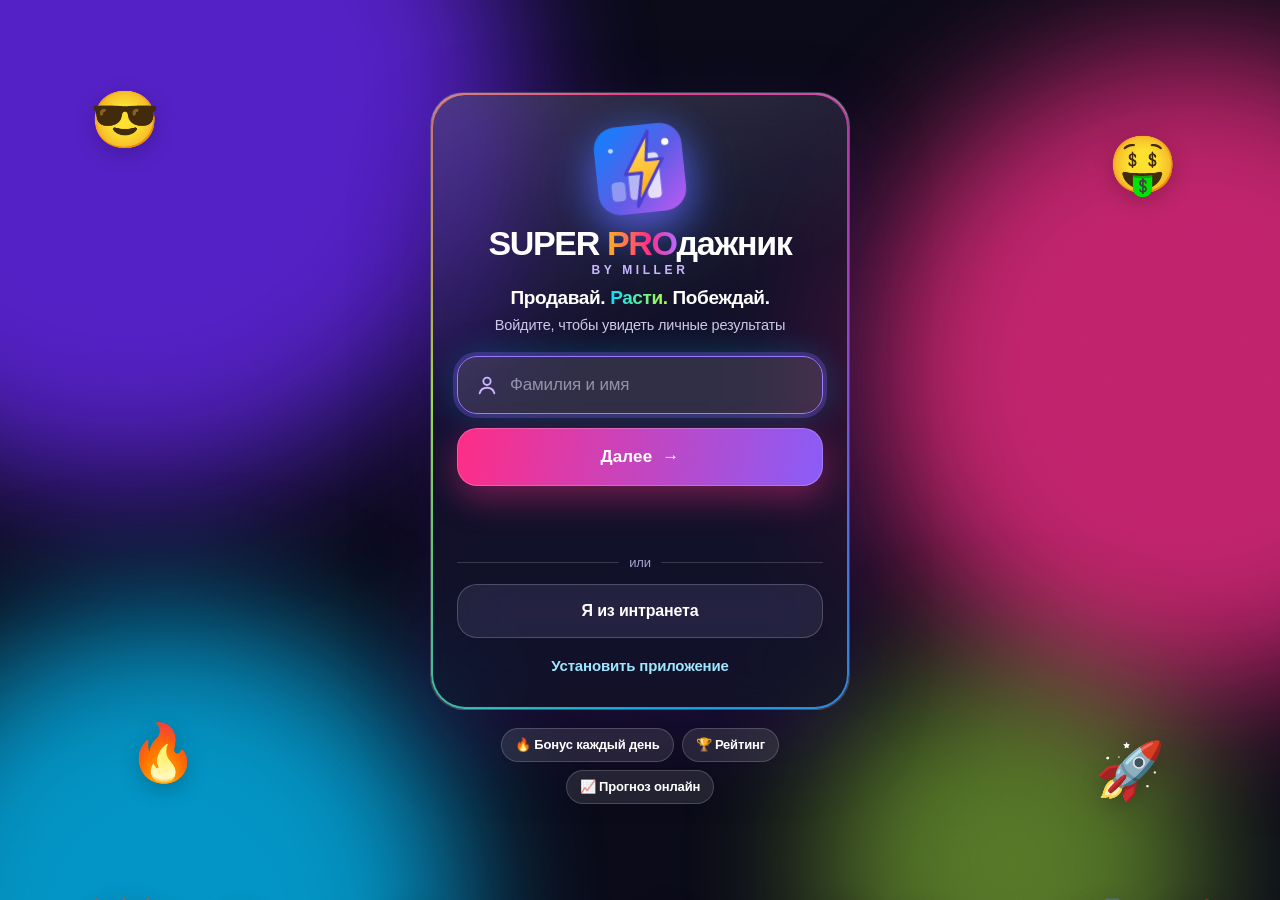
==== index.html @ 59bbe44d "Overall rating by turnover" ====
<!doctype html>
<html lang="ru">
<head>
<meta charset="utf-8">
<meta name="viewport" content="width=device-width, initial-scale=1, viewport-fit=cover">
<meta name="theme-color" content="#f5f5f7" media="(prefers-color-scheme: light)">
<meta name="theme-color" content="#000000" media="(prefers-color-scheme: dark)">
<link rel="manifest" href="manifest.webmanifest">
<link rel="preconnect" href="https://script.google.com" crossorigin>
<link rel="preconnect" href="https://script.googleusercontent.com" crossorigin>
<link rel="apple-touch-icon" href="icons/apple-touch-icon.png">
<meta name="apple-mobile-web-app-capable" content="yes">
<meta name="mobile-web-app-capable" content="yes">
<meta name="apple-mobile-web-app-title" content="PROдажник">
<meta name="apple-mobile-web-app-status-bar-style" content="default">
<link rel="icon" href="data:image/svg+xml,%3Csvg xmlns=%27http://www.w3.org/2000/svg%27 viewBox=%270 0 64 64%27%3E%3Cdefs%3E%3ClinearGradient id=%27a%27 x1=%270%27 y1=%270%27 x2=%271%27 y2=%271%27%3E%3Cstop offset=%270%27 stop-color=%27%230a84ff%27/%3E%3Cstop offset=%271%27 stop-color=%27%23bf5af2%27/%3E%3C/linearGradient%3E%3C/defs%3E%3Crect width=%2764%27 height=%2764%27 rx=%2716%27 fill=%27url(%23a)%27/%3E%3Cpath d=%27M40 5 21 35h12l-5 24 21-33H37z%27 fill=%27%23ffd60a%27/%3E%3C/svg%3E">
<title>SUPER PROдажник</title>
<script>(function(){try{var q=localStorage.getItem('ios16');if(q==='1')document.documentElement.setAttribute('data-ios','16');else if(q==='px')document.documentElement.setAttribute('data-ios','px');else if(q==='cm')document.documentElement.setAttribute('data-ios','cm');else if(q==='bk')document.documentElement.setAttribute('data-ios','bk');var pr=localStorage.getItem('prefx');if(pr)document.documentElement.setAttribute('data-pre',pr)}catch(e){}})();</script>
<style>

:root{
  --bg:#f5f5f7; --card:#fff; --text:#1d1d1f; --muted:#6c6c70; --line:rgba(0,0,0,.08);
  --track:rgba(120,120,128,.16); --blur:rgba(245,245,247,.78); --shadow:0 1px 2px rgba(0,0,0,.04),0 8px 30px rgba(0,0,0,.05);
  --blue:#0a84ff; --orange:#ff9f0a; --purple:#bf5ac2; --green:#30b855; --pink:#ff375f; --gold:#ffb800;
  --r:22px;
}
@media (prefers-color-scheme:dark){:root{
  --bg:#000; --card:#1c1c1e; --text:#f5f5f7; --muted:#98989d; --line:rgba(255,255,255,.1);
  --track:rgba(120,120,128,.32); --blur:rgba(0,0,0,.72); --shadow:none;
  --green:#32d74b; --purple:#bf5af2;
}}
*{box-sizing:border-box;-webkit-tap-highlight-color:transparent}
html{-webkit-text-size-adjust:100%}
body{margin:0;background:var(--bg);color:var(--text);
  font:400 17px/1.4 -apple-system,BlinkMacSystemFont,"SF Pro Display","SF Pro Text","Inter","Segoe UI",Roboto,"Helvetica Neue",Arial,sans-serif;
  -webkit-font-smoothing:antialiased;letter-spacing:-.01em}
button,input{font:inherit;color:inherit;letter-spacing:inherit}
.num{font-variant-numeric:tabular-nums}
[hidden]{display:none!important}

/* header */
.top{position:sticky;top:0;z-index:20;background:var(--blur);backdrop-filter:saturate(180%) blur(22px);-webkit-backdrop-filter:saturate(180%) blur(22px);border-bottom:1px solid var(--line)}
.top-in{max-width:1180px;margin:0 auto;padding:12px 20px;padding-top:max(12px,env(safe-area-inset-top));display:flex;align-items:center;gap:12px}
.brand{font-weight:600;font-size:17px;white-space:nowrap}
@media (max-width:520px){#upd{display:none}h1{font-size:30px}.hero-row b{font-size:17px}}
.sp{flex:1}
.pill{font-size:13px;color:var(--muted)}
.icon-btn{border:0;background:var(--track);width:34px;height:34px;border-radius:50%;display:grid;place-items:center;cursor:pointer;transition:.2s}
.icon-btn:active{transform:scale(.92)}
.icon-btn svg{width:17px;height:17px;stroke:currentColor;fill:none;stroke-width:2;stroke-linecap:round;stroke-linejoin:round}
.spin svg{animation:rot .9s linear infinite}
@keyframes rot{to{transform:rotate(360deg)}}

main{max-width:1180px;margin:0 auto;padding:24px 20px calc(110px + env(safe-area-inset-bottom))}
.grid{display:grid;grid-template-columns:minmax(0,1fr);gap:20px}
@media (min-width:1024px){
  .grid{grid-template-columns:minmax(0,1fr) 360px;align-items:start}
  .side{position:sticky;top:76px}
  #wrap.role-seller .tabbar{display:none!important}
  #wrap.role-seller main{padding-bottom:48px}
}
@media (max-width:1023px){
  #wrap[data-tab="main"] .side{display:none}
  #wrap[data-tab="rating"] .mainc{display:none}
  #wrap[data-tab="main"] .bonusc,#wrap[data-tab="rating"] .bonusc,#wrap[data-tab="point"] .bonusc{display:none}
  #wrap[data-tab="main"] .pointc,#wrap[data-tab="rating"] .pointc,#wrap[data-tab="bonus"] .pointc{display:none}
  #wrap[data-tab="bonus"] .mainc,#wrap[data-tab="bonus"] .side,#wrap[data-tab="point"] .mainc,#wrap[data-tab="point"] .side{display:none}
}
@media (min-width:1024px){
  #wrap.role-seller .bonusc,#wrap.role-seller .pointc{grid-column:1}
  #wrap.role-seller .side{grid-column:2;grid-row:1 / span 2}
}
.card{background:var(--card);border-radius:var(--r);box-shadow:var(--shadow);padding:22px}
.stack{display:grid;gap:20px}
h1{font-size:34px;line-height:1.1;font-weight:700;letter-spacing:-.025em;margin:0}
h2{font-size:21px;font-weight:700;letter-spacing:-.02em;margin:0 0 16px}
.sub{color:var(--muted);font-size:15px;margin-top:6px}
.eyebrow{font-size:13px;font-weight:600;color:var(--muted);text-transform:uppercase;letter-spacing:.04em}

/* hero */
.hero{display:grid;gap:22px;background:linear-gradient(135deg,#0a84ff 0%,#5e5ce6 55%,#bf5af2 100%);color:#fff;box-shadow:0 10px 40px rgba(94,92,230,.28)}
.hero .eyebrow{color:rgba(255,255,255,.75)}
.hero-big{font-size:clamp(44px,9vw,64px);font-weight:700;letter-spacing:-.04em;line-height:1}
.hero-big small{font-size:.45em;font-weight:600;opacity:.8;margin-left:4px}
.hero-row{display:grid;grid-template-columns:repeat(3,1fr);gap:12px}
.hero-row>div{background:rgba(255,255,255,.16);border-radius:16px;padding:12px 14px;backdrop-filter:blur(8px)}
.hero-row b{display:block;font-size:20px;font-weight:650;letter-spacing:-.02em}
.hero-row span{font-size:12.5px;opacity:.8}
.badge-place{display:inline-flex;align-items:baseline;gap:6px;background:rgba(255,255,255,.2);padding:6px 12px;border-radius:99px;font-size:14px;font-weight:600;margin-top:10px}

/* metrics */
.metrics{display:grid;grid-template-columns:repeat(auto-fill,minmax(230px,1fr));gap:14px}
.m{border-radius:20px;background:var(--bg);padding:16px;display:grid;gap:12px}
@media (prefers-color-scheme:dark){.m{background:#2c2c2e}}
.m-head{display:flex;align-items:center;gap:14px}
.ring{width:64px;height:64px;flex:none;position:relative}
.ring svg{width:100%;height:100%;transform:rotate(-90deg)}
.ring circle{fill:none;stroke-width:8;stroke-linecap:round}
.ring .t{stroke:var(--track)}
.ring .p{transition:stroke-dasharray 1s cubic-bezier(.2,.8,.2,1)}
.ring em{position:absolute;inset:0;display:grid;place-items:center;font-style:normal;font-size:14px;font-weight:700;letter-spacing:-.02em}
.m-name{font-weight:650;font-size:17px}
.m-fact{font-size:14px;color:var(--muted)}
.m-fact b{color:var(--text);font-size:20px;letter-spacing:-.02em}
.kv{display:grid;grid-template-columns:1fr auto;gap:6px 10px;font-size:14px;color:var(--muted);border-top:1px solid var(--line);padding-top:10px}
.kv b{color:var(--text);font-weight:600;text-align:right}
.tag-ok{color:var(--green)!important}.tag-mid{color:var(--orange)!important}.tag-bad{color:var(--pink)!important}

/* day plan */
.dp{display:grid;gap:2px}
.dp-row,.dp-head{display:grid;grid-template-columns:minmax(0,1.3fr) 1fr 1fr;gap:10px;align-items:center;padding:12px 10px;border-radius:14px}
.dp-head{font-size:12.5px;font-weight:600;color:var(--muted);text-transform:uppercase;letter-spacing:.04em;padding-bottom:4px}
.dp-row:nth-child(even){background:var(--bg)}
@media (prefers-color-scheme:dark){.dp-row:nth-child(even){background:#2c2c2e}}
.dp-row .n{display:flex;align-items:center;gap:10px;font-weight:600;min-width:0}
.dp-row .n i{width:10px;height:10px;border-radius:50%;flex:none}
.dp-row b{font-size:19px;letter-spacing:-.02em;text-align:right}
.dp-head span:not(:first-child){text-align:right}
.dp-note{font-size:13px;color:var(--muted);margin-top:12px}
/* chart */
.bars{display:flex;align-items:flex-end;gap:clamp(4px,1.2vw,12px);height:170px;padding-top:6px;position:relative}
.bar{flex:1;display:flex;flex-direction:column;justify-content:flex-end;align-items:center;gap:6px;height:100%;min-width:0}
.bar i{display:block;width:100%;max-width:44px;border-radius:9px 9px 5px 5px;background:linear-gradient(180deg,#64b5ff,#0a84ff);min-height:4px;transition:height .8s cubic-bezier(.2,.8,.2,1)}
.bar.zero i{background:var(--track)}
.bar.last i{background:linear-gradient(180deg,#ffd666,#ff9f0a)}
.bar span{font-size:11px;color:var(--muted)}
.bar b{font-size:11px;font-weight:600;position:absolute;transform:translateY(-18px)}
.avgline{position:absolute;left:0;right:0;border-top:1.5px dashed var(--muted);opacity:.55;pointer-events:none}
.avgline span{position:absolute;right:0;top:-18px;font-size:11px;color:var(--muted)}

/* quality */
.q{display:grid;grid-template-columns:repeat(auto-fit,minmax(140px,1fr));gap:12px}
.q>div{background:var(--bg);border-radius:16px;padding:14px}
@media (prefers-color-scheme:dark){.q>div{background:#2c2c2e}}
.q span{display:block;font-size:13px;color:var(--muted)}
.q b{font-size:22px;font-weight:700;letter-spacing:-.025em}
.hours{margin-top:16px}
.hbar{height:10px;border-radius:99px;background:var(--track);overflow:hidden;margin-top:8px}
.hbar i{display:block;height:100%;background:var(--blue);border-radius:99px;transition:width 1s}

/* rating */
.rlist{list-style:none;margin:0;padding:0;display:grid}
.rlist li{display:grid;grid-template-columns:34px 1fr;align-items:center;gap:10px;padding:11px 10px;border-radius:14px;font-size:16px}
.rlist li+li{margin-top:2px}
.rlist .pl{font-weight:700;color:var(--muted);text-align:center}
.rlist .nm{white-space:nowrap;overflow:hidden;text-overflow:ellipsis}
.rlist .sc{font-size:14px;color:var(--muted)}
.rlist li.me{background:rgba(10,132,255,.12);outline:1.5px solid var(--blue)}
.rlist li.me .nm{font-weight:650}
.medal{display:inline-grid;place-items:center;width:26px;height:26px;border-radius:50%;color:#fff;font-size:13px;font-weight:700}
.g1{background:linear-gradient(135deg,#ffd666,#ff9f0a)}.g2{background:linear-gradient(135deg,#d1d1d6,#8e8e93)}.g3{background:linear-gradient(135deg,#e0a370,#a8672f)}

/* tab bar */
/* ---------- меню: на ПК — вертикальная перетаскиваемая панель, сворачивается в кнопку; порядок кнопок — у каждого свой ---------- */
.mbar,.mfab{display:none}
.seg button.drag{opacity:.75;box-shadow:0 6px 18px rgba(0,0,0,.25);transform:scale(1.04);background:var(--card);z-index:2;position:relative}
.seg.reord{touch-action:pan-x pan-y;-webkit-touch-callout:none;-webkit-user-select:none;user-select:none}.seg.reord>button{touch-action:pan-x pan-y}
.tabbar.menu-float{left:auto;right:auto;bottom:auto;width:212px;padding:8px 8px 8px;flex-direction:column;justify-content:flex-start;gap:6px;border:1px solid var(--line);border-radius:20px;box-shadow:0 14px 40px rgba(0,0,0,.18)}
.tabbar.menu-float .mbar{display:flex;align-items:center;gap:6px;padding:2px 2px 0}
.tabbar.menu-float .mgrip{flex:1;display:flex;align-items:center;gap:8px;font-size:13px;font-weight:700;color:var(--muted);cursor:default;user-select:none;padding:6px 8px;border-radius:10px;touch-action:none}

.tabbar.menu-float .mcol{border:0;background:var(--track);color:var(--text);width:30px;height:30px;border-radius:10px;cursor:pointer;font-size:16px;line-height:1}
.tabbar.menu-float .seg{flex-direction:column;max-width:none;width:100%;overflow-x:hidden;overflow-y:auto;max-height:calc(100vh - 130px);gap:2px}
.tabbar.menu-float .seg button{flex:none;text-align:left;padding:10px 14px;font-size:14.5px;cursor:grab}
.tabbar.menu-float.collapsed{width:auto;padding:0;border-radius:50%;border:0;background:transparent;box-shadow:none;-webkit-backdrop-filter:none;backdrop-filter:none}
.tabbar.menu-float.collapsed .mbar,.tabbar.menu-float.collapsed .seg{display:none}
.tabbar.menu-float.collapsed .mfab{display:grid;place-items:center;width:54px;height:54px;border:0;border-radius:50%;background:var(--blue);color:#fff;font-size:24px;cursor:grab;box-shadow:0 10px 28px rgba(10,132,255,.45);touch-action:none}
body.menu-dock #app main,body.menu-dock #app .top-in{margin-left:auto}
body.menu-dock{padding-left:236px}
body.menu-dock:has(#login:not([hidden])){padding-left:0}
.tabbar{position:fixed;left:0;right:0;bottom:0;z-index:30;display:flex;justify-content:center;padding:10px 16px calc(10px + env(safe-area-inset-bottom));background:var(--blur);backdrop-filter:saturate(180%) blur(22px);-webkit-backdrop-filter:saturate(180%) blur(22px);border-top:1px solid var(--line)}
.seg{display:flex;gap:2px;background:var(--track);border-radius:12px;padding:3px;width:100%;max-width:520px}
.seg button{flex:1;border:0;background:none;padding:9px 6px;border-radius:10px;font-size:15px;font-weight:600;color:var(--text);cursor:pointer}
.seg button.on{background:var(--card);box-shadow:0 2px 8px rgba(0,0,0,.12)}

/* login */
.login{min-height:100vh;min-height:100dvh;display:grid;place-items:center;padding:24px}
.login-card{width:100%;max-width:400px;text-align:center}
.logo{width:84px;height:84px;border-radius:22px;margin:0 auto 18px;display:grid;place-items:center;box-shadow:0 10px 30px rgba(94,92,230,.35)}
.logo svg{width:84px;height:84px}
.login h1{font-size:30px}
.login p{color:var(--muted);margin:8px 0 26px;font-size:16px}
.field{width:100%;border:0;background:var(--card);border-radius:14px;padding:15px 16px;font-size:17px;margin-bottom:12px;box-shadow:var(--shadow);outline:2px solid transparent;transition:.15s}
.field:focus{outline-color:var(--blue)}
.btn{width:100%;border:0;border-radius:14px;padding:15px;font-size:17px;font-weight:600;background:var(--blue);color:#fff;cursor:pointer;transition:.15s}
.btn:active{transform:scale(.98);opacity:.9}.btn:disabled{opacity:.5}
.err{color:var(--pink);font-size:14px;min-height:20px;margin-top:12px}
.empty,.loading{text-align:center;color:var(--muted);padding:60px 20px}
.demo{display:inline-block;background:var(--orange);color:#000;font-size:11px;font-weight:700;padding:2px 8px;border-radius:99px;margin-left:8px;vertical-align:middle}
.fade{animation:fade .5s ease both}@keyframes fade{from{opacity:0;transform:translateY(8px)}to{opacity:1;transform:none}}

/* ===== вид руководителя ===== */
.chips{display:flex;flex-wrap:wrap;gap:8px}
.chipb{border:0;background:var(--track);color:var(--text);padding:8px 14px;border-radius:99px;font-size:14px;font-weight:600;cursor:pointer}
.chipb[aria-pressed="true"]{background:var(--blue);color:#fff}
.pane{display:grid;gap:20px}
.hero.mg{grid-template-columns:minmax(0,1fr)}
.hero-pct{display:flex;align-items:baseline;gap:14px;flex-wrap:wrap}
.mtable{overflow-x:auto;margin:0 -4px;padding:0 4px}
.mtable table{border-collapse:collapse;width:100%;font-size:14.5px;font-variant-numeric:tabular-nums}
.mtable th,.mtable td{padding:10px 12px;text-align:right;border-bottom:1px solid var(--line);white-space:nowrap}
.mtable th:first-child,.mtable td:first-child{text-align:left;position:sticky;left:0;background:var(--card)}
.mtable th{font-size:12px;color:var(--muted);font-weight:650;text-transform:uppercase;letter-spacing:.04em}
.mtable tr.tot td{font-weight:700;border-bottom:0}
.mtable td.z{color:var(--muted)}
.pcell{font-weight:650}
.ok{color:var(--green)}.no{color:var(--pink)}.mid{color:var(--orange)}
.fc-list{display:grid;gap:14px}
.fc{background:var(--bg);border-radius:20px;padding:16px 18px;display:grid;gap:8px}
@media (prefers-color-scheme:dark){:root:not([data-theme="light"]) .fc{background:#2c2c2e}}
.fc-h{display:flex;align-items:baseline;justify-content:space-between;gap:12px;flex-wrap:wrap}
.fc-h b{font-size:17px}
.fc-h .big{font-size:24px;font-weight:700;letter-spacing:-.025em}
.fbar{position:relative;height:14px;border-radius:99px;background:var(--track);margin:12px 0 4px}
.fb-fc,.fb-fact{position:absolute;left:0;top:0;bottom:0;border-radius:99px;transition:width 1s cubic-bezier(.2,.8,.2,1)}
.fb-fc{opacity:.32}
.fb-plan{position:absolute;top:-5px;bottom:-5px;width:2px;background:var(--text);border-radius:2px}
.fb-lbl{position:absolute;top:20px;font-size:11px;color:var(--muted);transform:translateX(-50%);white-space:nowrap}
.fc .kv{margin-top:14px}
.legend{display:flex;gap:16px;flex-wrap:wrap;font-size:12.5px;color:var(--muted)}
.legend i{display:inline-block;width:10px;height:10px;border-radius:3px;margin-right:6px;vertical-align:-1px}
.note-s{font-size:13px;color:var(--muted)}
#calc{--ink:var(--text);--mute:var(--muted);--accent:var(--blue);--soft:var(--bg);
  --in-bg:#f2f2f7;--in-line:#c7c7cc;--c-sal:#0a84ff;--c-eco:#5e5ce6;--c-adm:#12a594;--c-op:#ff9f0a;--c-chs:#ff375f;
  --good:#1e8e55;--bad:#d6383d;--grid:rgba(0,0,0,.07);--neutral:#c7c7cc;--tipbg:#fff3c4;--tipink:#5c4400}
@media (prefers-color-scheme:dark){:root:not([data-theme="light"]) #calc{--in-bg:#2c2c2e;--in-line:#5a5a5e;--c-sal:#64b5ff;--c-eco:#8f8dff;--c-adm:#2cc9b3;--c-op:#ffb340;--c-chs:#ff6b8a;--good:#46c985;--bad:#ff7479;--grid:rgba(255,255,255,.1);--neutral:#48484a;--tipbg:#3a3000;--tipink:#ffe58a;--soft:#2c2c2e}}
:root[data-theme="dark"] #calc{--in-bg:#2c2c2e;--in-line:#5a5a5e;--c-sal:#64b5ff;--c-eco:#8f8dff;--c-adm:#2cc9b3;--c-op:#ffb340;--c-chs:#ff6b8a;--good:#46c985;--bad:#ff7479;--grid:rgba(255,255,255,.1);--neutral:#48484a;--tipbg:#3a3000;--tipink:#ffe58a;--soft:#2c2c2e}
#calc .calc-top{display:flex;flex-wrap:wrap;gap:12px;align-items:center;justify-content:space-between}
#calc .subtabs{display:inline-flex;background:var(--track);border-radius:12px;padding:3px}
#calc .subtabs button{border:0;background:none;padding:8px 16px;border-radius:10px;font-weight:600;font-size:14px;cursor:pointer;color:var(--text)}
#calc .subtabs button[aria-pressed="true"]{background:var(--card);box-shadow:0 2px 8px rgba(0,0,0,.12)}
#calc .live{font-size:14px;color:var(--muted);margin-left:auto}
#calc .live b{color:var(--text)}
#calc .dl{display:inline-flex;align-items:center;gap:8px;border:0;cursor:pointer;background:var(--blue);color:#fff;font-weight:600;font-size:14px;padding:9px 16px;border-radius:99px;white-space:nowrap}
#calc .dl[disabled]{opacity:.6;cursor:progress}
@media(max-width:560px){#calc .dl span{display:none}
#calc .dl{padding:10px 12px}
#calc .live{display:none}}
#calc .hint{display:flex;align-items:center;gap:8px;margin:16px 0 0;font-size:13px;color:var(--muted)}
#calc .hint i,#calc .legendin i{width:13px;height:13px;border-radius:4px;background:var(--in-bg);border:1.5px solid var(--in-line);flex:none}
#calc .legendin{display:flex;align-items:center;gap:8px;font-size:12px;color:var(--muted);margin-top:12px}
#calc .num{font-variant-numeric:tabular-nums}
#calc .card{background:var(--card);border-radius:18px;box-shadow:var(--shadow);padding:16px;min-width:0}
#calc .card h3{font-size:15px;font-weight:650;margin:0 0 4px;letter-spacing:-.01em}
#calc .card .cap{font-size:12.5px;color:var(--muted);margin:0 0 10px}
#calc .cv{position:relative;width:100%}
#calc .kpis{display:grid;grid-template-columns:repeat(4,minmax(0,1fr));gap:12px;margin-top:16px}
@media(max-width:980px){#calc .kpis{grid-template-columns:repeat(2,minmax(0,1fr))}}
#calc .kpi{background:var(--card);border-radius:16px;padding:14px 16px;box-shadow:var(--shadow);min-width:0}
#calc .kpi.main{background:var(--accent);color:#fff}
#calc .kpi .l{font-size:12px;font-weight:600;color:var(--muted);letter-spacing:.04em;text-transform:uppercase}
#calc .kpi.main .l,#calc .kpi.main .s{color:inherit;opacity:.8}
#calc .kpi .v{font-weight:700;font-size:clamp(18px,2.2vw,24px);letter-spacing:-.02em;margin-top:4px;white-space:nowrap;font-variant-numeric:tabular-nums}
#calc .kpi .s{font-size:13px;color:var(--muted);margin-top:4px}
#calc .kpi.success{outline:2px solid var(--good)}
#calc .meter{height:6px;border-radius:99px;background:var(--track);margin-top:8px;position:relative}
#calc .meter i{display:block;height:100%;border-radius:99px;transition:width .4s}
#calc .meter u{position:absolute;top:-4px;bottom:-4px;width:2px;background:currentColor;opacity:.85}
#calc .ov{display:grid;grid-template-columns:repeat(auto-fit,minmax(300px,1fr));gap:12px;margin-top:12px}
#calc .sgrid{display:grid;grid-template-columns:repeat(auto-fit,minmax(300px,1fr));gap:12px;margin-top:12px}
#calc .blk{display:grid;grid-template-columns:minmax(0,1fr);gap:12px;margin-top:12px}
#calc .blk-h{display:flex;align-items:center;gap:10px;margin-bottom:12px}
#calc .chip{width:30px;height:30px;border-radius:10px;background:var(--bc);flex:none;display:grid;place-items:center;color:#fff}
#calc .chip svg{width:16px;height:16px}
#calc .blk-h h2{font-size:17px;margin:0;font-weight:650}
#calc .blk-h small{display:block;color:var(--muted);font-size:12.5px;font-weight:500}
#calc .inputs{border:1.5px solid color-mix(in srgb,var(--accent) 60%,transparent);box-shadow:none}
#calc .fields{display:grid;grid-template-columns:repeat(auto-fit,minmax(270px,1fr));gap:8px 28px}
#calc .f{display:grid;grid-template-columns:minmax(0,1fr) 108px;gap:10px;align-items:center}
#calc .f>span{font-size:14px;line-height:1.25;font-weight:600}
#calc .f>span small{display:block;color:var(--muted);font-size:11.5px;font-weight:400}
#calc .inp{position:relative}
#calc .inp input,#calc .inp select{width:100%;font-weight:700;font-size:15px;color:var(--text);background:var(--in-bg);border:1.5px solid var(--in-line);border-radius:10px;padding:8px 26px 8px 10px;font-variant-numeric:tabular-nums;appearance:none;-webkit-appearance:none;-moz-appearance:textfield}
#calc .inp select{padding-right:13px;cursor:pointer}
#calc .inp input:focus,#calc .inp select:focus{border-color:var(--accent);box-shadow:0 0 0 3px color-mix(in srgb,var(--accent) 25%,transparent);outline:none}
#calc .inp i{position:absolute;right:10px;top:50%;transform:translateY(-50%);font-style:normal;font-size:12px;opacity:.7;pointer-events:none}
#calc .sub{grid-column:1/-1;font-weight:700;font-size:11px;letter-spacing:.06em;text-transform:uppercase;color:var(--muted);margin:4px 0 -2px;padding-top:9px;border-top:1px dashed var(--line)}
#calc .sub:first-child{border:0;padding-top:0;margin-top:0}
#calc .digest{background:var(--soft)}
#calc .digest h3{display:flex;align-items:center;gap:8px}
#calc .digest h3::before{content:"";width:10px;height:10px;border-radius:3px;background:var(--bc)}
#calc .digest ul{margin:8px 0 0;padding:0;list-style:none;display:grid;gap:8px}
#calc .digest li{font-size:14px;line-height:1.5;padding-left:16px;position:relative}
#calc .digest li::before{content:"";position:absolute;left:0;top:.62em;width:6px;height:6px;border-radius:50%;background:var(--muted)}
#calc .digest b{font-weight:700}
#calc .good{color:var(--good)}
#calc .bad{color:var(--bad)}
#calc .tip{margin-top:10px;background:var(--tipbg);color:var(--tipink);border-radius:12px;padding:9px 12px;font-size:13px;font-weight:600}
#calc .tip::before{content:"Совет · ";font-weight:800}
#calc details.tb{margin-top:8px}
#calc details.tb summary{cursor:pointer;font-size:12.5px;color:var(--muted);font-weight:600}
#calc .tbl{overflow-x:auto;margin-top:8px}
#calc table{border-collapse:collapse;width:100%;font-size:13px;font-variant-numeric:tabular-nums}
#calc th,#calc td{padding:6px 8px;text-align:right;border-bottom:1px solid var(--line)}
#calc th:first-child,#calc td:first-child{text-align:left}
#calc th{font-size:11.5px;color:var(--muted);font-weight:700;text-transform:uppercase;letter-spacing:.04em}
#calc .aix{grid-column:1/-1;border:1.5px solid color-mix(in srgb,var(--accent) 60%,transparent)}
#calc .aix-h{display:flex;align-items:center;gap:10px;flex-wrap:wrap}
#calc .aix-badge{font-weight:800;font-size:10.5px;letter-spacing:.06em;background:var(--accent);color:#fff;padding:3px 9px;border-radius:99px}
#calc .aix ol{list-style:none;margin:10px 0 0;padding:0;display:grid;gap:12px}
#calc .aix-i{display:grid;grid-template-columns:30px minmax(0,1fr) auto;gap:12px;align-items:center}
#calc .aix-n{width:30px;height:30px;border-radius:10px;background:var(--accent);color:#fff;display:grid;place-items:center;font-weight:800;font-size:14px}
#calc .aix-t{font-weight:650;font-size:14px;display:flex;gap:8px;align-items:center}
#calc .aix-g{width:9px;height:9px;border-radius:3px;flex:none}
#calc .aix-s{font-size:12.5px;color:var(--muted);margin-top:2px}
#calc .aix-bar{height:5px;border-radius:99px;background:var(--track);margin-top:6px}
#calc .aix-bar i{display:block;height:100%;border-radius:99px;transition:width .4s}
#calc .aix-v{font-weight:700;font-size:15px;color:var(--good);white-space:nowrap}
#calc .aix-sum{margin-top:14px;padding:10px 12px;border-radius:12px;background:var(--soft);font-size:13.5px;line-height:1.5}
@media(max-width:560px){#calc .aix-i{grid-template-columns:30px minmax(0,1fr)}
#calc .aix-v{grid-column:2}}
#calc .foot{margin-top:20px;color:var(--muted);font-size:12.5px;display:flex;gap:10px;flex-wrap:wrap;align-items:center}
#calc .foot button{font-weight:600;font-size:12.5px;color:var(--accent);background:none;border:1px solid var(--line);border-radius:99px;padding:6px 12px;cursor:pointer}
#calc .toast{position:fixed;left:50%;bottom:calc(90px + env(safe-area-inset-bottom,0px));transform:translate(-50%,30px);background:var(--text);color:var(--bg);padding:11px 18px;border-radius:12px;font-weight:600;font-size:14px;opacity:0;transition:.25s;z-index:60;max-width:calc(100vw - 32px)}
#calc .toast.on{opacity:1;transform:translate(-50%,0)}
#calc .nochart{padding:30px;text-align:center;color:var(--muted)}
#calc .rep{position:fixed;left:-12000px;top:0;width:794px;color:#14122B}
#calc .rp{width:794px;height:1123px;padding:38px 44px;background:#fff;position:relative;overflow:hidden;font-size:12.5px;line-height:1.45}
#calc .rp *{box-sizing:border-box}
#calc .rp .rh{display:flex;justify-content:space-between;align-items:center;border-bottom:3px solid #0a84ff;padding-bottom:10px;margin-bottom:16px}
#calc .rp .rh b{font-weight:700;font-size:15px}
#calc .rp .rh span{color:#6A6790;font-size:11px}
#calc .rp h2{font-weight:650;font-size:16px;margin:14px 0 6px}
#calc .rp h3{font-weight:700;font-size:12.5px;margin:10px 0 4px}
#calc .rp .rk{display:grid;grid-template-columns:repeat(4,1fr);gap:8px;margin:6px 0}
#calc .rp .rk div{border:1px solid #E2E0F1;border-radius:10px;padding:8px 10px}
#calc .rp .rk small{display:block;color:#6A6790;font-size:10px;text-transform:uppercase;letter-spacing:.04em;font-weight:700}
#calc .rp .rk b{font-weight:700;font-size:16px}
#calc .rp ul{margin:4px 0 0;padding-left:16px}
#calc .rp li{margin:2px 0}
#calc .rp table{font-size:11.5px}
#calc .rp th,#calc .rp td{border-bottom:1px solid #E2E0F1;padding:4px 6px;color:#14122B}
#calc .rp th{color:#6A6790}
#calc .rp .rtip{background:#fff3c4;color:#5c4400;border-radius:8px;padding:7px 10px;font-weight:700;margin-top:6px}
#calc .rp .rtip::before{content:"Совет · "}
#calc .rp .rc{position:relative}
#calc .rp .rf{position:absolute;left:44px;right:44px;bottom:20px;color:#8B88AD;font-size:10px;display:flex;justify-content:space-between}
.metrics.mm{grid-template-columns:repeat(auto-fill,minmax(196px,1fr))}

.stack,.pane{grid-template-columns:minmax(0,1fr)}

.who{display:flex;justify-content:space-between;align-items:center;gap:12px;background:var(--card);border-radius:14px;padding:12px 16px;margin-bottom:12px;box-shadow:var(--shadow);font-weight:600;text-align:left}
.who span{overflow:hidden;text-overflow:ellipsis;white-space:nowrap}
body.isdemo::after{content:"";position:fixed;inset:0;pointer-events:none;z-index:40;background:url("data:image/svg+xml,<svg xmlns='http://www.w3.org/2000/svg' width='420' height='300'><g transform='rotate(-24 210 150)' font-family='-apple-system,Arial,sans-serif' font-weight='700' text-anchor='middle' fill='rgba(120,120,135,.2)'><text x='210' y='140' font-size='22'>ДЕМО-ДОСТУП</text><text x='210' y='168' font-size='15'>предоставил Илья Миллер</text></g></svg>") 0 0/420px 300px repeat}
.demo-banner{background:#fff3d6;color:#7a4b00;font-size:13px;line-height:1.35;text-align:center;padding:8px 16px;border-bottom:1px solid rgba(0,0,0,.06)}
@media(prefers-color-scheme:dark){:root:not([data-theme=light]) .demo-banner{background:#3a2b0c;color:#ffd58a}}:root[data-theme=dark] .demo-banner{background:#3a2b0c;color:#ffd58a}
body.demo-tm .hint,body.demo-tm .note-s,body.demo-tm .dp-note{display:none!important}
.upd-line{max-width:1180px;margin:0 auto;padding:6px 20px 0;font-size:12px;color:var(--muted)}
.hm-t td.hm{text-align:center;font-weight:700;font-variant-numeric:tabular-nums;min-width:74px}
.an-leg,.an-legend{display:flex;gap:14px;flex-wrap:wrap;font-size:12.5px;color:var(--muted);margin:12px 0 4px}.an-leg span:before{content:"";display:inline-block;width:10px;height:10px;border-radius:3px;background:var(--c);margin-right:6px;vertical-align:-1px}
.an-legend span{display:inline-flex;align-items:center;gap:6px}.an-legend i{display:inline-block;width:10px;height:10px;border-radius:3px}.an-legend i.dash{width:16px;height:0;border-top:2px dashed var(--muted);border-radius:0}
.an-h3{font-size:15px;margin:18px 0 8px}.an-weaks{display:grid;gap:6px}.an-weak{display:grid;grid-template-columns:minmax(90px,1.2fr) 1fr auto 1.2fr;gap:10px;align-items:center;padding:9px 12px;background:var(--track);border-radius:12px;font-size:14px}.an-weak span,.an-weak small{color:var(--muted)}.an-weak i{font-style:normal;font-weight:800}
@media(max-width:560px){.an-weak{grid-template-columns:1fr auto;}.an-weak span,.an-weak small{grid-column:1/-1}}
.an-svg{width:100%;height:auto;display:block;margin:8px 0 12px}
.an-sals{display:grid;grid-template-columns:1fr;gap:14px;margin-top:14px}.an-sal{background:var(--track);border-radius:16px;padding:14px}
.an-sal-h{display:flex;flex-wrap:wrap;gap:2px 10px;align-items:baseline;margin-bottom:8px}.an-sal-h span{color:var(--muted);font-size:13px}.an-sal-h small{flex-basis:100%;color:var(--muted);font-size:12.5px}
.an-emp{display:grid;grid-template-columns:minmax(110px,1.1fr) 1.4fr auto 38px;gap:8px;align-items:center;padding:5px 0;font-size:13.5px}.an-emp .n{display:flex;flex-wrap:wrap;gap:6px;align-items:center}.an-emp b{font-variant-numeric:tabular-nums}.an-emp small{color:var(--muted);text-align:right}
.an-emp .bar{position:relative;height:8px;border-radius:5px;background:rgba(120,120,135,.18)}.an-emp .bar i{display:block;height:100%;border-radius:5px}.an-emp .bar u{position:absolute;top:-3px;bottom:-3px;width:2px;background:var(--muted);opacity:.7}
em.up,em.dn{font-style:normal;font-size:11px;font-weight:700;padding:2px 7px;border-radius:999px}em.up{background:rgba(48,209,88,.18);color:var(--green)}em.dn{background:rgba(255,55,95,.15);color:var(--pink)}
.an-sims{display:grid;grid-template-columns:repeat(auto-fill,minmax(190px,1fr));gap:10px;margin-top:12px}.an-sim{background:var(--track);border-radius:16px;padding:12px 14px;display:grid;gap:4px}.an-sim .t{display:flex;justify-content:space-between;gap:8px}.an-sim .t b{color:var(--text);font-size:14px}.an-sim .t span{font-weight:800}.an-sim .v{color:var(--text);font-size:20px;font-weight:800}.an-spk{width:100%;height:34px}
.an-sbs{display:grid;gap:8px}.an-sb{display:grid;grid-template-columns:minmax(90px,.7fr) 3fr auto;gap:10px;align-items:center;font-size:13.5px}.an-sb .stk{display:flex;height:14px;border-radius:7px;overflow:hidden;background:rgba(120,120,135,.15)}.an-sb .stk i{display:block;height:100%}
/* ===== единый стиль таблиц «Сводный» (вариант 3): компактно, шапка групп в цвете направления, зебра, жирный итог ===== */
.mtable table,.dr-t2,.rp-t,.rc-t,.pt-t{font-size:12.5px;line-height:1.25;font-variant-numeric:tabular-nums}
.dr-t2{border-collapse:separate;border-spacing:0}
.dr-t2 th,.dr-t2 td,.mtable th,.mtable td,.rp-t th,.rp-t td,.rc-t th,.rc-t td,.pt-t th,.pt-t td{padding:5px 9px}
.dr-t2 td{min-width:56px}.dr-t2 td.pl{min-width:60px}.dr-t2 td.hm{min-width:64px}
.dr-t2 thead th.g,.dr-t2 thead th.l{background:var(--card)}
.dr-t2 thead tr:first-child th.g{--gc:var(--blue);text-align:left;padding:7px 9px 6px;background:color-mix(in srgb,var(--gc) 13%,var(--card));border-bottom:2px solid var(--gc);border-left:1px solid var(--line)}
.dr-t2 thead tr:first-child th.g .gd{font-size:12.5px;gap:6px}
.dr-t2 thead tr:first-child th.l{border-bottom:2px solid var(--line)}
.dr-t2 thead tr:nth-child(2) th{font-size:10.5px;padding:4px 9px;border-bottom:1px solid var(--line);background:var(--card)}
.dr-t2 tbody td,.dr-t2 tbody th.l{padding-top:4px;padding-bottom:4px}
.dr-t2 tbody th.l{font-size:12.5px;min-width:104px;max-width:136px}
.dr-t2 tbody tr:nth-child(even) td,.dr-t2 tbody tr:nth-child(even) th.l{background:color-mix(in srgb,var(--text) 4%,var(--card))}
.dr-t2 tbody tr:hover td,.dr-t2 tbody tr:hover th.l{background:color-mix(in srgb,var(--blue) 9%,var(--card))}
.dr-t2 tr.tot th,.dr-t2 tr.tot td{background:color-mix(in srgb,var(--text) 8%,var(--card));border-top:2px solid var(--text);font-weight:800}
.dr-t2 td.pc{min-width:64px;padding-left:4px;padding-right:8px}.dr-t2 td.pc .fcp{padding:1px 8px;font-size:11.5px}
.hm-t td.hm{min-width:60px}
.dl-t tbody th.l{white-space:nowrap;max-width:none}.dl-t thead tr:first-child th[rowspan]{vertical-align:bottom}.dl-t td:nth-child(2){text-align:left}
.mtable table tbody tr:nth-child(even) td{background:color-mix(in srgb,var(--text) 4%,var(--card))}
.mtable tr.tot td{border-top:2px solid var(--text);background:color-mix(in srgb,var(--text) 8%,var(--card))}
.dlb td small{display:block;color:var(--muted);font-weight:500;font-size:11.5px}.dlb .mu{color:var(--muted);font-weight:500}.dlb td.bh{background-image:linear-gradient(90deg,color-mix(in srgb,var(--blue) 18%,transparent) var(--w,0%),transparent var(--w,0%))}.dlb td.bb{background-image:linear-gradient(90deg,color-mix(in srgb,var(--green,#34c759) 28%,transparent) var(--w,0%),transparent var(--w,0%))}.dlb tr.prot td{background-color:color-mix(in srgb,#ff9500 12%,transparent)}.dlb .pr{color:#c86a00}.dlb td.up{color:#1a8f3c}.dlb td.dn{color:#d0342c}.dlb th,.dlb td{padding:9px 11px!important}
.dlb tr.sg td{background:var(--chip,rgba(120,120,128,.12));font-size:13px;padding-top:7px;padding-bottom:7px}
.gr-secs{display:flex;flex-wrap:wrap;gap:6px 14px;margin:10px 0}.gr-sec{display:flex;align-items:center;gap:6px;font-size:14px}
.dl-hero b{font-size:19px;white-space:nowrap}.dl-hero span{font-size:12px}
.dlu{border-radius:10px;overflow:hidden;display:inline-flex;gap:1px;background:var(--line)}.dlu button{border:0;background:var(--track);color:var(--text);padding:7px 12px;font:inherit;font-size:13.5px;font-weight:600;cursor:pointer;white-space:nowrap}.dlu button[aria-pressed=true]{background:var(--blue);color:#fff}
.dlu-bar{display:flex;flex-wrap:wrap;gap:8px;align-items:center;margin:12px 0 0}.dlu-bar .seg{display:inline-flex}.dlu-q{flex:1 1 150px;min-width:130px;height:34px;border-radius:10px;border:1px solid var(--line);background:var(--track);color:var(--text);padding:0 10px;font:inherit;font-size:14px}.dlu-d{display:inline-block;width:8px;height:8px;border-radius:50%;margin:0 4px 0 2px}
.dls{margin-top:14px}.dls-h{display:flex;flex-wrap:wrap;gap:2px 10px;align-items:baseline;padding:0 4px 8px}.dls-h b{font-size:16px}.dls-h span{color:var(--muted);font-size:13px}
.dlc-grid{display:grid;grid-template-columns:repeat(auto-fill,minmax(310px,1fr));gap:12px;margin-top:12px}.dls .dlc-grid{margin-top:0}
.dlc{background:var(--card);border-radius:18px;padding:14px 14px 12px;box-shadow:0 1px 0 var(--line)}
.dlc header{display:flex;align-items:center;gap:10px}.dlc-rk{flex:none;width:30px;height:30px;border-radius:50%;display:grid;place-items:center;background:var(--track);font-weight:800;font-size:14px}.dlc-rk.r1{background:#ffd60a;color:#4a3b00}.dlc-rk.r2{background:#d1d5db;color:#333}.dlc-rk.r3{background:#e0a96d;color:#4a2c00}
.dlc-n{flex:1;min-width:0}.dlc-n b{display:block;font-size:16px;white-space:nowrap;overflow:hidden;text-overflow:ellipsis}.dlc-n small,.dlc-sc small{display:block;color:var(--muted);font-size:12px;white-space:nowrap;overflow:hidden;text-overflow:ellipsis}.dlc-sc{text-align:right}.dlc-sc b{font-size:20px;font-variant-numeric:tabular-nums}
.dlc-h{margin:10px 0 4px}.dlc-hb{height:6px;border-radius:3px;background:var(--track);overflow:hidden}.dlc-hb u{display:block;height:100%;background:var(--blue);border-radius:3px}.dlc-h small{display:block;margin-top:4px;color:var(--muted);font-size:12px}.dlc-h small b{color:var(--text)}
.dld{display:grid;grid-template-columns:92px 1fr auto;gap:8px;align-items:center;padding:7px 0;border-top:1px solid var(--line)}.dld-n{display:flex;align-items:center;gap:6px;font-size:13px;font-weight:600}.dld-n i{width:8px;height:8px;border-radius:50%;flex:none}
.dld-b{height:7px;border-radius:4px;background:var(--track);overflow:hidden}.dld-b u{display:block;height:100%;border-radius:4px}.dld-m small{display:block;margin-top:3px;color:var(--muted);font-size:12px;font-variant-numeric:tabular-nums}.dld-m small b{color:var(--text)}
.dld-l{margin-top:6px}.dlc-q{display:flex;flex-wrap:wrap;gap:6px 14px;margin-top:8px;padding-top:8px;border-top:1px solid var(--line);font-size:12.5px;color:var(--muted)}.dlc-q b{color:var(--text)}
.bnc-list{display:grid;gap:10px}.bns{margin-top:6px}.bns-h{display:flex;flex-wrap:wrap;gap:2px 10px;align-items:baseline;padding:10px 4px 8px}.bns-h b{font-size:16px}.bns-h span{color:var(--muted);font-size:12.5px}
.bnc{background:var(--track);border-radius:16px;overflow:hidden}.bnc summary{list-style:none;cursor:pointer;padding:12px 14px}.bnc summary::-webkit-details-marker{display:none}.bnc.prot{box-shadow:inset 3px 0 0 var(--orange)}
.bnc-top{display:flex;gap:10px;align-items:center}.bnc-n{flex:1;min-width:0}.bnc-n b{display:block;font-size:15.5px;white-space:nowrap;overflow:hidden;text-overflow:ellipsis}.bnc-n small,.bnc-z small{display:block;color:var(--muted);font-size:12px}.bnc-z{text-align:right}.bnc-z b{font-size:18px;font-variant-numeric:tabular-nums}
.bnc-bar{height:6px;border-radius:3px;background:color-mix(in srgb,var(--text) 10%,transparent);margin:10px 0 7px;overflow:hidden}.bnc-bar u{display:block;height:100%;background:var(--blue);border-radius:3px}
.bnc-sub{display:flex;flex-wrap:wrap;gap:4px 14px;font-size:12.5px;color:var(--muted);align-items:center}.bnc-sub b{color:var(--text)}.bnc-bd{padding:1px 8px;border-radius:10px;font-weight:700;font-size:11.5px}.bnc-bd.pr{background:color-mix(in srgb,var(--orange) 22%,transparent);color:var(--orange)}.bnc-bd.nb{background:var(--track);color:var(--muted)}
.bnc-body{padding:2px 14px 14px;border-top:1px solid var(--line);background:var(--card)}.bnc-k{display:grid;grid-template-columns:repeat(auto-fit,minmax(130px,1fr));gap:10px;padding:12px 0}.bnc-k span{display:block;font-size:11.5px;color:var(--muted)}.bnc-k b{display:block;font-size:15px;font-variant-numeric:tabular-nums}.bnc-k small{display:block;font-size:11.5px;color:var(--muted)}
.bnc-h{font-size:12px;font-weight:700;color:var(--muted);text-transform:uppercase;letter-spacing:.04em;margin:8px 0 4px}.bnc-g{display:grid;grid-template-columns:minmax(80px,1.3fr) 2fr auto;gap:8px;align-items:center;font-size:12.5px;padding:3px 0}.bnc-gb{height:6px;border-radius:3px;background:var(--track);overflow:hidden}.bnc-gb u{display:block;height:100%;border-radius:3px}.bnc-g b{text-align:right;font-variant-numeric:tabular-nums}
.bnc-w{display:flex;gap:6px;align-items:flex-end}.bnc-w>div{flex:1;text-align:center;font-size:11px;color:var(--muted)}.bnc-w b{display:block;color:var(--text);font-size:11.5px}.bnc-wc{height:44px;display:flex;align-items:flex-end;margin-bottom:3px}.bnc-wc u{display:block;width:70%;margin:0 auto;background:var(--blue);border-radius:3px 3px 0 0;min-height:2px}
@media(max-width:520px){.dlc-grid{grid-template-columns:1fr}.dld{grid-template-columns:84px 1fr auto}}
.wkb{display:flex;gap:8px;align-items:flex-end;margin:12px 0 4px;overflow-x:auto}.wkc{flex:1 0 64px;display:flex;flex-direction:column;align-items:center;gap:4px;font-variant-numeric:tabular-nums}.wkcol{height:110px;width:100%;display:flex;align-items:flex-end;background:var(--track);border-radius:10px;overflow:hidden}.wkcol u{display:block;width:100%;background:var(--blue);border-radius:10px 10px 0 0;min-height:2px}.wkc b{font-size:13px}.wkc span{font-size:11.5px;color:var(--muted)}.wkd{font-style:normal;font-size:11.5px;font-weight:700;min-height:14px}.wkd.up{color:#1a8f3c}.wkd.dn{color:#d0342c}
.rp-t tbody tr:nth-child(even) td,.rc-t tbody tr:nth-child(even) td,.pt-t tbody tr:nth-child(even) td{background:color-mix(in srgb,var(--text) 4%,var(--card))}
/* ===== «жидкое стекло»: полупрозрачные размытые панели и кнопки с бликом; кнопки меню — в исходном виде ===== */
:root{--g-bg:rgba(255,255,255,.46);--g-bg2:rgba(255,255,255,.62);--g-bd:rgba(255,255,255,.7);--g-sh:0 8px 28px rgba(31,38,135,.14),inset 0 1px 0 rgba(255,255,255,.85),inset 0 -1px 0 rgba(255,255,255,.25);--g-hi:linear-gradient(135deg,rgba(255,255,255,.55) 0%,rgba(255,255,255,.08) 42%,rgba(255,255,255,0) 60%);--g-f:blur(26px) saturate(190%)}
@media (prefers-color-scheme:dark){:root:not([data-theme=light]){--g-bg:rgba(44,44,50,.46);--g-bg2:rgba(70,70,80,.55);--g-bd:rgba(255,255,255,.16);--g-sh:0 10px 30px rgba(0,0,0,.45),inset 0 1px 0 rgba(255,255,255,.22),inset 0 -1px 0 rgba(255,255,255,.05);--g-hi:linear-gradient(135deg,rgba(255,255,255,.2) 0%,rgba(255,255,255,.03) 42%,rgba(255,255,255,0) 60%)}}
:root[data-theme=dark]{--g-bg:rgba(44,44,50,.46);--g-bg2:rgba(70,70,80,.55);--g-bd:rgba(255,255,255,.16);--g-sh:0 10px 30px rgba(0,0,0,.45),inset 0 1px 0 rgba(255,255,255,.22),inset 0 -1px 0 rgba(255,255,255,.05);--g-hi:linear-gradient(135deg,rgba(255,255,255,.2) 0%,rgba(255,255,255,.03) 42%,rgba(255,255,255,0) 60%)}
body::before{content:"";position:fixed;inset:0;z-index:0;pointer-events:none;background:radial-gradient(520px 380px at 12% 8%,rgba(10,132,255,.16),transparent 70%),radial-gradient(560px 420px at 92% 22%,rgba(191,90,242,.13),transparent 70%),radial-gradient(520px 420px at 60% 98%,rgba(255,159,10,.11),transparent 70%)}
#app,#login{position:relative;z-index:1}
/* панели */
.top,.tabbar,.demo-banner{background:var(--g-bg);background-image:var(--g-hi);backdrop-filter:var(--g-f);-webkit-backdrop-filter:var(--g-f);border-color:var(--g-bd)}
.top{box-shadow:inset 0 -1px 0 rgba(255,255,255,.3),0 4px 20px rgba(31,38,135,.06)}
.tabbar{box-shadow:inset 0 1px 0 rgba(255,255,255,.7),0 -4px 20px rgba(31,38,135,.06)}
.tabbar.menu-float{background:var(--g-bg);background-image:var(--g-hi);border:1px solid var(--g-bd);box-shadow:var(--g-sh)}
.tabbar.menu-float.collapsed{background:transparent;background-image:none;border:0;box-shadow:none;backdrop-filter:none;-webkit-backdrop-filter:none}
.demo-banner{background:rgba(255,214,120,.55);color:#6b4200}
@media (prefers-color-scheme:dark){:root:not([data-theme=light]) .demo-banner{background:rgba(120,80,10,.5);color:#ffd58a}}
:root[data-theme=dark] .demo-banner{background:rgba(120,80,10,.5);color:#ffd58a}
/* кнопки меню — исходный вид (центр, обычные отступы), стекло вместо серой подложки */
.seg{background:var(--g-bg);background-image:var(--g-hi);border:1px solid var(--g-bd);box-shadow:inset 0 1px 0 rgba(255,255,255,.6)}
.tabbar.menu-float .seg{background:transparent;background-image:none;border:0;box-shadow:none}
.tabbar.menu-float .seg button{text-align:center;padding:9px 14px;font-size:15px}
.seg button{transition:background .2s,box-shadow .2s,transform .15s}
.seg button.on{background:var(--g-bg2);background-image:var(--g-hi);box-shadow:var(--g-sh);border:1px solid var(--g-bd)}
/* кнопки и чипы */
.icon-btn,.chipb,.btn.ghost,.tabbar.menu-float .mcol{background:var(--g-bg);background-image:var(--g-hi);border:1px solid var(--g-bd);box-shadow:inset 0 1px 0 rgba(255,255,255,.7);backdrop-filter:var(--g-f);-webkit-backdrop-filter:var(--g-f)}
.chipb,.btn.ghost{transition:transform .15s,box-shadow .2s,background .2s}
.chipb:hover,.icon-btn:hover,.btn.ghost:hover{box-shadow:0 6px 18px rgba(31,38,135,.16),inset 0 1px 0 rgba(255,255,255,.85);transform:translateY(-1px)}
.chipb:active,.icon-btn:active{transform:scale(.97)}
.chipb[aria-pressed="true"],.btn:not(.ghost){background:linear-gradient(180deg,rgba(64,160,255,.95),rgba(10,132,255,.92));color:#fff;border:1px solid rgba(255,255,255,.45);box-shadow:0 8px 22px rgba(10,132,255,.38),inset 0 1px 0 rgba(255,255,255,.55),inset 0 -1px 0 rgba(0,0,0,.08)}
.tabbar.menu-float.collapsed .mfab{background:linear-gradient(180deg,rgba(64,160,255,.95),rgba(10,132,255,.92));border:1px solid rgba(255,255,255,.5);box-shadow:0 10px 28px rgba(10,132,255,.45),inset 0 1px 0 rgba(255,255,255,.6)}
.fcp{box-shadow:inset 0 1px 0 rgba(255,255,255,.5)}
.btn.ghost{background:var(--track);color:var(--text);font-weight:600;font-size:16px}
.demo-or{display:flex;align-items:center;gap:10px;margin:16px 0 12px;color:var(--muted);font-size:13px}.demo-or:before,.demo-or:after{content:"";flex:1;height:1px;background:var(--line)}
.demo-roles{display:grid;gap:10px;margin-top:6px}.demo-roles .btn{text-align:left;display:flex;flex-direction:column;gap:2px;padding:14px 16px}.demo-roles .btn small{font-size:13px;font-weight:500;opacity:.75}
.linkbtn{border:0;background:none;color:var(--blue);font-weight:600;cursor:pointer;font-size:15px;flex:none}
.field.pin{text-align:center;letter-spacing:.5em;font-size:22px;font-weight:700}
.field.pin::placeholder{letter-spacing:0;font-size:16px;font-weight:400}
.login-card .err{min-height:40px}

.sumtbl th,.sumtbl td{font-size:13px}.sumtbl td:first-child{white-space:normal;min-width:160px}
.lnk{display:grid;grid-template-columns:minmax(0,1fr) auto;gap:6px 8px;align-items:center;padding:10px 0;border-top:1px solid var(--line)}
.lnk label{grid-column:1/-1;font-size:12px;color:var(--muted);font-weight:650}
.lnk input{min-width:0;padding:10px 12px;border-radius:10px;border:1px solid var(--line);background:var(--card);color:var(--text);font:inherit}
.lnk button{padding:10px 14px;border-radius:10px;border:0;background:var(--accent,#0a84ff);color:#fff;font:inherit;font-weight:600}
.lnk .ok{grid-column:1/-1;font-size:12px;color:var(--muted)}

.brand{display:inline-flex;align-items:center;gap:9px}
.lg{width:30px;height:30px;flex:none;filter:drop-shadow(0 3px 8px rgba(94,92,230,.35))}
.wm{font-weight:800;letter-spacing:-.035em;font-size:18px}
.wm b{font-weight:900;background:linear-gradient(90deg,#ff9f0a,#ff375f);-webkit-background-clip:text;background-clip:text;color:transparent}
.wm-h .wm{font-size:30px}
.wm-h{margin-bottom:6px}
@media (max-width:380px){.brand .wm{font-size:16px}}
.icon-btn{position:relative}
.icon-btn .dot{position:absolute;top:4px;right:4px;width:9px;height:9px;border-radius:50%;background:#ff375f;border:2px solid var(--bg)}
.news{display:grid;gap:12px}
.ncard{background:var(--card);border-radius:var(--r);box-shadow:var(--shadow);padding:18px 20px;display:grid;gap:6px}
.ncard h3{margin:0;font-size:18px;letter-spacing:-.015em}
.ncard p{margin:0;white-space:pre-wrap;overflow-wrap:anywhere;line-height:1.45}
.ncard .meta{font-size:12.5px;color:var(--muted)}
.ncard .tag{display:inline-block;font-size:11.5px;font-weight:700;padding:2px 9px;border-radius:99px;background:var(--track);margin-left:6px}
.ncard .tag.mod{background:rgba(255,159,10,.18);color:#c77700}.ncard .tag.rej{background:rgba(255,55,95,.15);color:#d70040}
.nact{display:flex;gap:8px;flex-wrap:wrap;margin-top:6px}
.nact button,.nform button.btn2{border:0;border-radius:10px;padding:9px 14px;font:inherit;font-weight:600;cursor:pointer;background:var(--track);color:var(--text)}
.nact .ok{background:#30d158;color:#fff}.nact .no{background:rgba(255,55,95,.15);color:#d70040}
.nform{display:grid;gap:10px}
.nform input,.nform textarea{width:100%;box-sizing:border-box;padding:12px 14px;border-radius:12px;border:1px solid var(--line);background:var(--card);color:var(--text);font:inherit}
.nform textarea{min-height:120px;resize:vertical}
.nform .row{display:flex;gap:8px;align-items:center;flex-wrap:wrap}
.nform .btn{width:auto;padding:11px 18px}
.sumtbl thead th{text-align:center;white-space:nowrap}
.sumtbl thead tr:first-child th{text-align:left}
.sumtbl thead th.g{background:var(--track);border-radius:8px;color:var(--text)}
.sumtbl tbody tr.me td{font-weight:700}
.vtog{display:flex;gap:2px;background:var(--track);border-radius:10px;padding:3px;width:max-content}
.vtog button{border:0;background:none;padding:7px 14px;border-radius:8px;font:inherit;font-size:14px;font-weight:600;color:var(--text);cursor:pointer}
.vtog button.on{background:var(--card);box-shadow:0 2px 6px rgba(0,0,0,.12)}
.scard{background:var(--card);border-radius:var(--r);box-shadow:var(--shadow);padding:18px 20px}
.scard h3{margin:0 0 10px;font-size:17px}
.sdir{display:grid;grid-template-columns:90px repeat(auto-fit,minmax(70px,1fr));gap:4px 10px;padding:8px 0;border-top:1px solid var(--line);font-variant-numeric:tabular-nums;font-size:13.5px}
.sdir b{align-self:center}
.sdir span{display:block;color:var(--muted);font-size:11px;text-transform:uppercase;letter-spacing:.03em}
.hero-row{grid-template-columns:repeat(3,minmax(0,1fr))}
.hero-row>div{min-width:0;overflow-wrap:anywhere}
@media (max-width:420px){.top-in{gap:8px;padding-left:14px;padding-right:14px}.demo{margin-left:4px;padding:2px 6px;font-size:10px}.brand{gap:7px;min-width:0}.lg{width:26px;height:26px}.brand .wm{font-size:15px}.hero-row{gap:8px}.hero-row>div{padding:10px}.hero-row b{font-size:15px}}

.fcp{display:inline-block;padding:2px 10px;border-radius:99px;font-weight:700;font-variant-numeric:tabular-nums;white-space:nowrap;color:var(--text);
  background:linear-gradient(90deg,color-mix(in srgb,var(--c) 42%,transparent) var(--p),color-mix(in srgb,var(--c) 12%,transparent) var(--p));box-shadow:inset 0 0 0 1px color-mix(in srgb,var(--c) 45%,transparent)}
.fcp.fcl{padding:4px 14px;font-size:22px}
.hero .fcp.hero{color:#fff;background:linear-gradient(90deg,rgba(255,255,255,.5) var(--p),rgba(255,255,255,.14) var(--p));box-shadow:none}
.sumtbl td .fcp{padding:1px 8px}

.bg-tot{display:flex;justify-content:space-between;align-items:baseline;margin-bottom:12px;color:var(--muted)}.bg-tot b{font-size:24px;color:var(--text)}
.bg-row{margin:12px 0}.bg-top{display:grid;grid-template-columns:1fr auto 52px;gap:8px;align-items:center;margin-bottom:6px}.bg-top .n{display:flex;align-items:center;gap:8px;font-weight:600}.bg-top .n i{width:10px;height:10px;border-radius:50%}.bg-top em{font-style:normal;color:var(--muted);text-align:right;font-size:13px}

#tmb{
  --font:-apple-system,BlinkMacSystemFont,"SF Pro Display","SF Pro Text","Inter","Helvetica Neue",Arial,sans-serif;
  --bg:#f2f2f7; --card:rgba(255,255,255,.62); --card-solid:#ffffff; --fg:#1d1d1f; --fg2:#6e6e73; --fg3:#8e8e93;
  --line:rgba(60,60,67,.14); --fill:rgba(120,120,128,.12); --fill2:rgba(120,120,128,.2);
  --accent:#0071e3; --accent-fg:#ffffff; --accent-soft:rgba(0,113,227,.12);
  --good:#1f8a3b; --good-bg:rgba(52,199,89,.16); --warn:#b25000; --warn-bg:rgba(255,159,10,.18); --bad:#d70015; --bad-bg:rgba(255,59,48,.14);
  --shadow:0 1px 2px rgba(0,0,0,.04),0 8px 28px rgba(0,0,0,.06);
  --o1:10,132,255; --o2:191,90,242; --o3:255,159,10; --o4:48,209,88; --oa:.42;
  --ring1:#0a84ff; --ring2:#bf5af2; --ring3:#ff9f0a;
}@media (prefers-color-scheme: dark){:root:not([data-theme="light"]) #tmb{--bg:#000000; --card:rgba(28,28,30,.66); --card-solid:#1c1c1e; --fg:#f5f5f7; --fg2:#a1a1a6; --fg3:#8e8e93;
  --line:rgba(84,84,88,.5); --fill:rgba(120,120,128,.24); --fill2:rgba(120,120,128,.36);
  --accent:#2997ff; --accent-fg:#ffffff; --accent-soft:rgba(41,151,255,.18);
  --good:#30d158; --good-bg:rgba(48,209,88,.18); --warn:#ff9f0a; --warn-bg:rgba(255,159,10,.18); --bad:#ff453a; --bad-bg:rgba(255,69,58,.18);
  --shadow:0 1px 2px rgba(0,0,0,.3),0 8px 30px rgba(0,0,0,.4);
  --o1:10,132,255; --o2:191,90,242; --o3:255,159,10; --o4:48,209,88; --oa:.3;
  --ring1:#0a84ff; --ring2:#bf5af2; --ring3:#ff9f0a; color-scheme:dark}}:root[data-theme="dark"] #tmb{--bg:#000000; --card:rgba(28,28,30,.66); --card-solid:#1c1c1e; --fg:#f5f5f7; --fg2:#a1a1a6; --fg3:#8e8e93;
  --line:rgba(84,84,88,.5); --fill:rgba(120,120,128,.24); --fill2:rgba(120,120,128,.36);
  --accent:#2997ff; --accent-fg:#ffffff; --accent-soft:rgba(41,151,255,.18);
  --good:#30d158; --good-bg:rgba(48,209,88,.18); --warn:#ff9f0a; --warn-bg:rgba(255,159,10,.18); --bad:#ff453a; --bad-bg:rgba(255,69,58,.18);
  --shadow:0 1px 2px rgba(0,0,0,.3),0 8px 30px rgba(0,0,0,.4);
  --o1:10,132,255; --o2:191,90,242; --o3:255,159,10; --o4:48,209,88; --oa:.3;
  --ring1:#0a84ff; --ring2:#bf5af2; --ring3:#ff9f0a; color-scheme:dark}#tmb,#tmb *{box-sizing:border-box}#tmb button,#tmb input,#tmb select{font:inherit;color:inherit}#tmb button{cursor:pointer}#tmb .pill{border:0;background:var(--fill);border-radius:999px;padding:6px 12px;font-size:13px;font-weight:500;display:inline-flex;align-items:center;gap:6px;max-width:100%}#tmb .pill:hover{background:var(--fill2)}#tmb .pill.tot{background:var(--accent);color:var(--accent-fg);font-weight:700;font-variant-numeric:tabular-nums}#tmb select.pill{appearance:none;-webkit-appearance:none;cursor:pointer}#tmb .ib{width:32px;height:32px;border-radius:50%;border:0;background:var(--fill);display:grid;place-items:center;padding:0}#tmb .ib:hover{background:var(--fill2)}#tmb .ib svg{width:17px;height:17px}#tmb .ib.spin svg{animation:spin 1s linear infinite}@keyframes spin{to{transform:rotate(360deg)}}#tmb .stat{font-size:11px;color:var(--fg2);display:inline-flex;align-items:center;gap:6px}#tmb .dot{width:8px;height:8px;border-radius:50%;background:var(--fg3)}#tmb .dot.ok{background:#34c759}#tmb .dot.err{background:#ff3b30}#tmb .dot.load{background:#ff9f0a}@media (max-width:760px){#tmb .stat .t{display:none}}#tmb h1{font-size:22px;letter-spacing:-.02em;margin:0;line-height:1.15}#tmb .sub{color:var(--fg2);margin:2px 0 0;font-size:13px}#tmb .cols{display:grid;grid-template-columns:minmax(0,1fr) minmax(0,1fr);gap:12px;align-items:start}#tmb .col{display:flex;flex-direction:column;gap:12px;min-width:0}@media (max-width:1000px){#tmb .cols{display:flex;flex-direction:column;align-items:stretch}#tmb .col{display:contents}}#tmb .card{background:var(--card);backdrop-filter:saturate(180%) blur(24px);-webkit-backdrop-filter:saturate(180%) blur(24px);border:1px solid var(--line);border-radius:20px;box-shadow:var(--shadow);padding:12px 14px;min-width:0}#tmb .ch{display:flex;align-items:baseline;justify-content:space-between;gap:10px;flex-wrap:wrap;margin-bottom:6px}#tmb .ch h2{font-size:15px;letter-spacing:-.01em;margin:0;font-weight:700}#tmb .ch .tot{font-size:15px;font-weight:700;letter-spacing:-.01em}#tmb .ch .tot small{font-size:12px;font-weight:500;color:var(--fg2)}#tmb .num{font-variant-numeric:tabular-nums}#tmb .lab{font-size:12px;color:var(--fg2);font-weight:500}#tmb .tmhero{display:grid;grid-template-columns:1fr 128px;gap:10px;align-items:center}#tmb .tmhero .big{font-size:clamp(32px,5vw,42px);font-weight:700;letter-spacing:-.04em;line-height:1.05;margin:2px 0}#tmb .tmhero svg{width:128px;height:128px}#tmb .brk4{grid-column:1/-1;display:grid;grid-template-columns:repeat(4,1fr);gap:8px}#tmb .brk4>div{background:var(--fill);border-radius:12px;padding:7px 9px;min-width:0}#tmb .brk4 span{display:block;font-size:11px;color:var(--fg2)}#tmb .brk4 b{display:block;font-size:14px;letter-spacing:-.01em}#tmb .brk4 i{display:block;height:4px;border-radius:2px;margin-top:5px;background:var(--fill2);position:relative;overflow:hidden}#tmb .brk4 i::after{content:"";position:absolute;inset:0;width:var(--w);background:var(--c);border-radius:2px;transition:width .5s}@media (max-width:520px){#tmb .brk4{grid-template-columns:repeat(2,1fr)}#tmb .tmhero{grid-template-columns:1fr 104px}#tmb .tmhero svg{width:104px;height:104px}}#tmb .grid{display:grid;grid-template-columns:repeat(5,minmax(0,1fr));gap:8px}@media (max-width:1180px) and (min-width:1001px),(max-width:620px){#tmb .grid{grid-template-columns:repeat(3,minmax(0,1fr))}}#tmb .f{display:flex;flex-direction:column;gap:3px;min-width:0;font-size:11px;color:var(--fg2);font-weight:500}#tmb .grid .f>span:first-child{white-space:nowrap;overflow:hidden;text-overflow:ellipsis;height:15px;line-height:15px}#tmb .grid .f{min-height:63px}#tmb .inp{height:32px}#tmb .inp{display:flex;align-items:center;background:var(--fill);border-radius:10px;padding:0 9px;border:1px solid transparent}#tmb .inp:focus-within{border-color:var(--accent);background:var(--card-solid)}#tmb .inp input{border:0;background:transparent;outline:0;width:100%;min-width:0;padding:6px 0;font-size:14px;font-weight:600;font-variant-numeric:tabular-nums;color:var(--fg)}#tmb .inp input.auto{color:var(--accent)}#tmb .inp u{text-decoration:none;color:var(--fg3);font-size:12px;margin-left:3px}#tmb .f .rs{border:0;background:none;color:var(--accent);font-size:10px;padding:0;text-align:left}#tmb .hint{font-size:11px;color:var(--fg2);margin:6px 0 0}#tmb .row{display:grid;grid-template-columns:minmax(0,1fr) auto auto;gap:3px 10px;align-items:center;padding:6px 0;border-top:1px solid var(--line)}#tmb .row:first-child{border-top:0}#tmb .row .l b{font-weight:600;display:block;font-size:13px;line-height:1.25}#tmb .row .l small{color:var(--fg2);font-size:11px;line-height:1.2;display:block}#tmb .row .ctl{display:flex;gap:6px 8px;align-items:center;flex-wrap:wrap;width:118px}#tmb .row .ctl.wide{width:176px}#tmb .row .v{font-weight:700;font-variant-numeric:tabular-nums;text-align:right;min-width:78px;font-size:13px}#tmb .row .v small{display:block;font-weight:500;color:var(--fg2);font-size:10.5px}#tmb .row.sum{border-top:2px solid var(--line)}#tmb .row.sum .l b{font-size:13px}#tmb .row.grp{padding:8px 0 3px}@media (max-width:760px){#tmb .row{grid-template-columns:1fr auto}#tmb .row .ctl,#tmb .row .ctl.wide{grid-column:1/-1;width:auto;order:3}#tmb .row .ctl .f{flex:1}}#tmb .chip{display:inline-flex;align-items:center;gap:4px;border-radius:999px;padding:1px 8px;font-size:11px;font-weight:600;background:var(--fill);color:var(--fg2);white-space:nowrap}#tmb .chip.good{background:var(--good-bg);color:var(--good)}#tmb .chip.warn{background:var(--warn-bg);color:var(--warn)}#tmb .chip.acc{background:var(--accent-soft);color:var(--accent)}#tmb .sw{display:inline-flex;align-items:center;gap:5px;font-size:11px;color:var(--fg2);cursor:pointer;user-select:none;white-space:nowrap}#tmb .sw input{appearance:none;-webkit-appearance:none;width:30px;height:18px;border-radius:9px;background:var(--fill2);position:relative;margin:0;transition:background .2s;cursor:pointer}#tmb .sw input::after{content:"";position:absolute;top:2px;left:2px;width:14px;height:14px;border-radius:50%;background:#fff;box-shadow:0 1px 3px rgba(0,0,0,.3);transition:transform .2s}#tmb .sw input:checked{background:#34c759}#tmb .sw input:checked::after{transform:translateX(12px)}#tmb .seg{display:flex;gap:2px;padding:2px;background:var(--fill);border-radius:9px;flex-wrap:wrap}#tmb .seg button{border:0;background:transparent;border-radius:7px;padding:5px 10px;font-size:12px;font-weight:600;color:var(--fg2);flex:1;white-space:nowrap}#tmb .seg button[aria-pressed="true"]{background:var(--card-solid);color:var(--fg);box-shadow:0 1px 3px rgba(0,0,0,.14)}#tmb .sec{font-size:10.5px;text-transform:uppercase;letter-spacing:.06em;color:var(--fg2);font-weight:600;margin:8px 0 4px}#tmb .sec:first-child{margin-top:0}#tmb .coefs{display:grid;grid-template-columns:1fr;gap:10px;margin-top:8px}@media (max-width:520px){#tmb .coefs{grid-template-columns:1fr}}#tmb .banner{border-radius:14px;padding:8px 12px;font-size:12px;background:var(--warn-bg);color:var(--fg);margin-bottom:10px}#tmb .banner.err{background:var(--bad-bg)}#tmb .wi{display:grid;grid-template-columns:minmax(0,1fr) auto;gap:2px 10px;padding:7px 0;border-top:1px solid var(--line);align-items:center}#tmb .wi:first-child{border-top:0}#tmb .wi b{font-weight:600;font-size:13px}#tmb .wi .d{color:var(--fg2);font-size:12px}#tmb .wi .g{font-weight:700;font-variant-numeric:tabular-nums;white-space:nowrap;color:var(--good);font-size:13px}#tmb .empty{color:var(--fg2);font-size:13px;padding:4px 0}#tmb .prio{display:grid;grid-template-columns:1fr 1fr 1.6fr;gap:14px;align-items:start}@media (max-width:900px){#tmb .prio{grid-template-columns:1fr 1fr}#tmb .prio>:last-child{grid-column:1/-1}}#tmb .big2{font-size:28px;font-weight:700;letter-spacing:-.03em;line-height:1.1}#tmb .stack{display:flex;flex-direction:column;gap:12px}#tmb .small{font-size:12px;color:var(--fg2)}@media (prefers-reduced-motion: reduce){#tmb, #tmb *{animation:none!important;transition:none!important}}
#tmb{background:transparent;color:var(--fg);font-family:inherit;font-size:14px;display:grid;gap:12px;--tmb-gutter:0}
#tmb .tmb-head{display:flex;align-items:center;gap:8px 10px;flex-wrap:wrap}
#tmb .tmb-head .sp{flex:1}
#tmb h1{font-size:22px;margin:0;line-height:1.15;letter-spacing:-.02em}
#tmb .sub{color:var(--fg2);margin:2px 0 0;font-size:13px}
#tmb .small{font-size:12px;color:var(--fg2)}
#tmb .toast{position:fixed;left:50%;transform:translateX(-50%);bottom:calc(84px + env(safe-area-inset-bottom,0px));z-index:50;background:var(--fg);color:var(--card-solid);padding:9px 16px;border-radius:999px;font-size:13px;font-weight:600;box-shadow:var(--shadow)}
#tmb .vtog{display:flex;gap:2px;background:var(--fill);border-radius:10px;padding:3px;width:max-content}
#tmb .vtog button{border:0;background:none;padding:7px 14px;border-radius:8px;font:inherit;font-size:13px;font-weight:600;color:var(--fg2);cursor:pointer}
#tmb .vtog button.on{background:var(--card-solid);color:var(--fg);box-shadow:0 1px 3px rgba(0,0,0,.14)}
#tmb .pill{border:0;background:var(--fill);border-radius:999px;padding:6px 12px;font-size:13px;font-weight:500;color:var(--fg)}
#tmb .pill.tot{background:var(--accent);color:var(--accent-fg);font-weight:700;font-variant-numeric:tabular-nums}
#tmb .ib{width:32px;height:32px;border-radius:50%;border:0;background:var(--fill);display:grid;place-items:center;padding:0;color:var(--fg)}
#tmb .ib svg{width:17px;height:17px}
#tmb .ib.spin svg{animation:tmspin 1s linear infinite}
@keyframes tmspin{to{transform:rotate(360deg)}}
#tmb .stat{font-size:11px;color:var(--fg2);display:inline-flex;align-items:center;gap:6px}
#tmb .dot{width:8px;height:8px;border-radius:50%;background:var(--fg3);position:static;border:0;display:inline-block}
#tmb .dot.ok{background:#34c759}#tmb .dot.err{background:#ff3b30}#tmb .dot.load{background:#ff9f0a}
#tmb .card{padding:12px 14px;border-radius:20px}
#tmb .card h2{font-size:15px;margin:0}

/* отчёты ТМ */
.rp-top{margin-bottom:14px}.rp-chips .chipb{font-size:14px}
.rp-meta,.rp-cap{color:var(--muted);font-size:13px}.rp-meta b{color:var(--text)}.rp-cap{font-weight:600}
.rp-wait{display:flex;gap:10px;justify-content:center;align-items:center}.rp-spin{width:16px;height:16px;border-radius:50%;border:2px solid var(--track);border-top-color:var(--blue);animation:rot .8s linear infinite}
.rp-h{font-size:19px;margin:0 0 12px}
.rp-dh{display:flex;justify-content:space-between;gap:12px;align-items:flex-start;flex-wrap:wrap;margin-bottom:10px}.rp-dh h2{margin:2px 0 0}
.rp-big{font-size:26px;font-weight:800;letter-spacing:-.03em;text-align:right}.rp-big small{display:block;font-size:12px;font-weight:500;color:var(--muted);letter-spacing:0}
.rp-chart{background:var(--track);border-radius:14px;padding:10px 10px 4px;margin-bottom:14px}
.rp-cl{display:flex;gap:14px;flex-wrap:wrap;font-size:12px;color:var(--muted);margin-bottom:2px}.rp-cl .k{display:inline-block;width:10px;height:10px;border-radius:3px;margin-right:5px}.rp-cl .k.pl{background:var(--orange);height:3px;vertical-align:middle}
.rp-svg{width:100%;height:auto;display:block;max-height:150px}.rp-ax{font-size:9px;fill:var(--muted)}.rp-pl{stroke:var(--orange);stroke-width:2;stroke-dasharray:4 3}.rp-ln{stroke-width:2.2;stroke-linejoin:round}.rp-ar{opacity:.14}.rp-b.last{opacity:.7}
.rp-sal{display:grid;gap:8px}.rp-s{display:grid;grid-template-columns:minmax(0,1.1fr) minmax(0,1fr) auto;gap:4px 10px;align-items:center;padding:8px 0;border-top:1px solid var(--line)}
.rp-sn{font-weight:600;font-size:14px;min-width:0;overflow:hidden;text-overflow:ellipsis}.rp-sv{font-size:14px;font-weight:700;text-align:right}
.rp-sb{height:8px;border-radius:9px;background:var(--track);overflow:hidden}.rp-sb i{display:block;height:100%;border-radius:9px;transition:width .8s cubic-bezier(.2,.8,.2,1)}
.rp-sx{grid-column:1/-1;display:flex;gap:8px;flex-wrap:wrap;align-items:center}
.rp-gap{font-size:12px;font-weight:700;padding:2px 9px;border-radius:99px;font-variant-numeric:tabular-nums}.rp-gap.bad{background:rgba(255,55,95,.14);color:var(--pink)}.rp-gap.good{background:rgba(48,184,85,.15);color:var(--green)}
.rp-tg{margin-top:12px;width:100%;border:0;background:var(--track);color:var(--text);padding:10px;border-radius:12px;font-weight:600;font-size:14px;cursor:pointer}.rp-tg.on span{display:inline-block;transform:rotate(180deg)}
.rp-gridw{margin-top:12px}.rp-grid{width:100%;table-layout:fixed;border-collapse:separate;border-spacing:2px;font-size:10px;font-variant-numeric:tabular-nums}
.rp-grid th{font-weight:700;color:var(--muted);font-size:10px;padding:3px 0}.rp-grid td{text-align:center;padding:5px 0;border-radius:5px;overflow:hidden;white-space:nowrap}.rp-grid td.pl{color:var(--muted)}.rp-grid th:first-child{width:22px}.rp-grid th:nth-child(2),.rp-grid td.pl{width:32px}
.rp-leg{list-style:none;margin:10px 0 0;padding:0;display:grid;grid-template-columns:repeat(auto-fill,minmax(150px,1fr));gap:4px 12px;font-size:12px;color:var(--muted)}.rp-leg b{display:inline-grid;place-items:center;min-width:18px;height:18px;border-radius:6px;background:var(--track);color:var(--text);margin-right:6px;font-size:11px}
.rp-note{font-size:12px;color:var(--muted);margin-top:8px}
.rp-cards{display:grid;grid-template-columns:repeat(auto-fill,minmax(min(100%,270px),1fr));gap:14px}.rp-cards.wide{grid-template-columns:repeat(auto-fill,minmax(min(100%,330px),1fr))}
.rp-c,.rp-mc{background:var(--card);border-radius:var(--r);box-shadow:var(--shadow);padding:16px 18px;min-width:0}.rp-c.tot{grid-column:1/-1;background:linear-gradient(135deg,rgba(10,132,255,.14),rgba(191,90,242,.14))}.rp-c.me{outline:2px solid var(--blue)}
.rp-c h3{margin:0 0 8px;font-size:16px}.rp-bigv{font-size:30px;font-weight:800;letter-spacing:-.03em}.rp-bigv small{font-size:12px;font-weight:500;color:var(--muted);margin-left:6px}
.rp-stack{display:flex;height:12px;border-radius:9px;overflow:hidden;background:var(--track);margin:8px 0}.rp-stack i{display:block;height:100%}
.rp-chips2,.rp-meta2{display:flex;flex-wrap:wrap;gap:6px}.rp-meta2{margin-bottom:8px}.rp-chip{font-size:12px;background:var(--track);padding:3px 9px;border-radius:99px;display:inline-flex;align-items:center;gap:5px}.rp-chip i{width:8px;height:8px;border-radius:50%}.rp-chip em{font-style:normal;color:var(--muted)}
.rp-gs{display:grid;gap:8px}.rp-g{border-top:1px solid var(--line);padding-top:8px}.rp-g h4{margin:0 0 6px;font-size:13px;color:var(--muted);text-transform:uppercase;letter-spacing:.04em}
.rp-pb{height:6px;border-radius:9px;background:var(--track);overflow:hidden;margin-bottom:6px}.rp-pb i{display:block;height:100%;border-radius:9px;transition:width .8s cubic-bezier(.2,.8,.2,1)}
.rp-gp{display:grid;grid-template-columns:repeat(auto-fit,minmax(68px,1fr));gap:4px 10px;font-size:14px}.rp-gp span{display:block;font-size:11px;color:var(--muted);text-transform:uppercase;letter-spacing:.03em}
.rp-t{width:100%;border-collapse:collapse;font-size:14px;table-layout:fixed}.rp-t th{text-align:left;font-weight:600;padding:8px 6px;overflow:hidden;text-overflow:ellipsis}.rp-t thead th{font-size:11px;color:var(--muted);text-transform:uppercase;text-align:right;white-space:normal}.rp-t thead th:first-child{text-align:left}.rp-t td{padding:8px 6px;text-align:right;background:linear-gradient(90deg,color-mix(in srgb,var(--blue) 22%,transparent) var(--w,0%),transparent var(--w,0%))}.rp-t tr.tot th,.rp-t tr.tot td{font-weight:800;border-top:2px solid var(--line)}.rp-t tbody tr+tr th,.rp-t tbody tr+tr td{border-top:1px solid var(--line)}
.rp-mc .rp-mh{display:flex;justify-content:space-between;gap:8px;align-items:center;font-weight:600;font-size:14px}.rp-mv{font-size:26px;font-weight:800;letter-spacing:-.03em}.rp-mv small{font-size:12px;color:var(--muted);font-weight:500;margin-left:8px}.rp-mf{display:flex;justify-content:space-between;gap:6px;font-size:11px;color:var(--muted)}
.rp-sbars{display:flex;align-items:flex-end;gap:4px;height:150px;margin-bottom:10px}.rp-sc{flex:1;display:flex;flex-direction:column;justify-content:flex-end;height:100%;font-size:9px;color:var(--muted);text-align:center;min-width:0}.rp-st{display:flex;flex-direction:column-reverse;border-radius:4px;overflow:hidden;min-height:2px}.rp-st i{display:block}
.rp-legend{display:grid;gap:6px}.rp-li{display:grid;grid-template-columns:12px minmax(0,1fr) auto;gap:8px;align-items:center;font-size:14px}.rp-li i{width:10px;height:10px;border-radius:3px}.rp-li em{font-style:normal;color:var(--muted);font-weight:500;margin-left:6px}
@media (max-width:420px){.rp-big{font-size:22px}.rp-chips .chipb{font-size:13px;padding:7px 11px}}
/* вход: динамичный фон в стиле «зумер» */
.login{position:relative;overflow:hidden;background:linear-gradient(130deg,#ff9ec4,#a78bfa 35%,#5ac8fa 65%,#b8f27b);background-size:300% 300%;animation:bgmove 14s ease-in-out infinite}
@keyframes bgmove{0%{background-position:0 50%}50%{background-position:100% 50%}100%{background-position:0 50%}}
.login-card{position:relative;z-index:2;background:rgba(255,255,255,.72);backdrop-filter:blur(22px);-webkit-backdrop-filter:blur(22px);border-radius:28px;padding:28px 22px;box-shadow:0 20px 60px rgba(60,20,120,.25);color:#1d1d1f}
.login-card p{color:#4b4b52}
@media (prefers-color-scheme:dark){.login-card{background:rgba(28,28,30,.72);color:#f5f5f7}.login-card p{color:#c7c7cc}}
.byline{display:block;font-size:13px;font-weight:700;letter-spacing:.14em;text-transform:uppercase;margin-top:2px;background:linear-gradient(90deg,#0a84ff,#bf5af2,#ff375f);-webkit-background-clip:text;background-clip:text;color:transparent}
.brand .byline{font-size:9px;letter-spacing:.12em;margin:-2px 0 0}.brand .wmw{display:flex;flex-direction:column;line-height:1.05}
.zf{position:absolute;inset:0;z-index:1;pointer-events:none;overflow:hidden}.zf span{position:absolute;bottom:-60px;left:var(--x);font-size:var(--s);animation:zrise var(--d) linear var(--dl) infinite;filter:drop-shadow(0 4px 8px rgba(0,0,0,.18));opacity:.9}
@keyframes zrise{0%{transform:translateY(0) rotate(0) scale(.8)}50%{transform:translateY(-55vh) rotate(18deg) scale(1.1)}100%{transform:translateY(-125vh) rotate(-14deg) scale(.9)}}
.zs{position:absolute;z-index:1;font-size:56px;animation:zwob 4s ease-in-out infinite;filter:drop-shadow(0 6px 10px rgba(0,0,0,.2))}
@keyframes zwob{0%,100%{transform:rotate(-8deg) translateY(0)}50%{transform:rotate(8deg) translateY(-10px)}}
@media (prefers-reduced-motion:reduce){.login,.zf span,.zs{animation:none}}
@media (max-width:420px){.zs{font-size:40px}}
@media (max-width:420px){.seg button{font-size:12.5px;padding:9px 2px;letter-spacing:-.02em}}
.seg button{min-width:0}
.rp-grid td.cl{font-weight:700;font-size:9.5px}
/* --- графики: масштаб, подсказки, значения --- */
.rp-svg{max-height:none!important;height:auto;touch-action:pan-y}.rp-ax{font-size:10px}.rp-vl{font-size:9.5px;fill:var(--muted);font-weight:600}
.rp-hit{fill:transparent;cursor:crosshair}.rp-hit:hover,.rp-hit.act{fill:rgba(10,132,255,.13)}
.bar,.rp-sb,.rp-sc,.rp-stack i{cursor:default}.bar.act,.rp-sc.act,.rp-stack i.act{filter:brightness(1.15)}
#tip{position:fixed;z-index:300;left:0;top:0;pointer-events:none;background:rgba(28,28,30,.95);color:#fff;border-radius:11px;padding:8px 11px;font-size:12.5px;line-height:1.4;max-width:230px;opacity:0;transform:translateY(4px);transition:opacity .12s,transform .12s;box-shadow:0 6px 24px rgba(0,0,0,.28)}
#tip.on{opacity:1;transform:none}#tip b{display:block;font-size:12.5px;margin-bottom:2px}#tip span{display:block;color:rgba(255,255,255,.82)}
.rp-sb{cursor:default}
/* --- кнопки на карточках --- */
.hx{position:relative}.xt{position:absolute;top:10px;right:10px;display:flex;gap:6px;z-index:4}
.xt button{width:32px;height:32px;border-radius:50%;border:0;background:var(--track);color:var(--muted);display:grid;place-items:center;cursor:pointer;padding:0;transition:.15s}
.xt button:hover{background:var(--blue);color:#fff}.xt button.busy{opacity:.5;pointer-events:none}
.hx>h2:first-of-type,.hx>.rp-dh,.hx>.rp-h,.hx>.eyebrow:first-of-type,.hx>.rp-mh{padding-right:76px}
.hx.rp-mc>.rp-mh{padding-right:70px}
.xl-only{display:none!important}
#xtoast{position:fixed;left:50%;bottom:calc(96px + env(safe-area-inset-bottom,0px));transform:translate(-50%,30px);background:var(--text);color:var(--bg);padding:11px 18px;border-radius:12px;font-weight:600;font-size:14px;opacity:0;transition:.25s;z-index:320;max-width:calc(100vw - 32px);pointer-events:none}
#xtoast.on{opacity:1;transform:translate(-50%,0)}
/* --- итоги дня --- */
.at-lf{display:flex;flex-wrap:wrap;gap:10px;align-items:center;justify-content:space-between}.at-sl{display:flex;flex-direction:column;gap:4px;font-size:12px;color:var(--sub)}.at-sl select{min-height:44px;border-radius:12px;border:.5px solid var(--line);background:var(--card);color:var(--text);padding:0 10px;font:inherit;font-size:14px}
.rv-flt{margin:8px 0 12px}
.rv-flt>summary.rv-fb{border:1px solid var(--line,rgba(0,0,0,.12));list-style:none;display:inline-flex;align-items:center;gap:8px;min-height:44px;padding:0 16px;cursor:pointer;user-select:none}
.rv-flt>summary.rv-fb::-webkit-details-marker{display:none}.rv-flt>summary.rv-fb::marker{content:''}
.rv-fb .rv-ch{transition:transform var(--mo-base,.25s) ease;opacity:.7}.rv-flt[open] .rv-ch{transform:rotate(180deg)}
.rv-fb .rv-n{font-style:normal;font-size:11px;font-weight:700;min-width:18px;height:18px;padding:0 5px;border-radius:9px;display:inline-grid;place-items:center;background:var(--accent,#0a84ff);color:#fff;line-height:1}
.rv-flt[data-on] .rv-fb{border-color:var(--accent,#0a84ff)}
.rv-flt .rv-pan{margin-top:8px;padding:14px;border-radius:var(--r,16px);background:var(--card,#fff);border:1px solid var(--line,rgba(0,0,0,.08))}
.rv-flt .vm-ctl{display:flex;flex-direction:column;gap:12px;margin:0;padding:0;align-items:stretch}
.rv-flt .vm-ctl .chips{display:flex;flex-wrap:wrap;gap:8px}
html[data-ios="cm"] .rv-flt .rv-pan{border:3px solid var(--cm-ink);border-radius:4px;box-shadow:4px 4px 0 var(--cm-ink);background:var(--cm-paper)}
html[data-ios="cm"] .rv-fb .rv-n{background:var(--cm-red);border:2px solid var(--cm-ink);border-radius:50%}
html[data-ios="px"] .rv-flt .rv-pan{border:1px solid var(--outline);border-radius:12px;background:var(--sch,var(--card))}
.rv-sec{margin:12px 0 4px}.rv-body{margin-top:6px}.rv-body .an-h3:first-child{margin-top:8px}
.dlc-grid{grid-template-columns:repeat(auto-fill,minmax(min(100%,260px),1fr));gap:8px}.dlc{padding:10px 12px 8px;border-radius:14px}.dlc-h{margin:6px 0 3px}.dls{margin-top:8px}.dls-h{padding:0 2px 5px}
.dlu-bar{display:flex;flex-wrap:wrap;gap:6px 8px;align-items:center}.dl-hero{gap:6px}
.nr-m{grid-template-columns:repeat(4,minmax(0,1fr))!important;font-variant-numeric:tabular-nums}.nr-m small,.nr-m em{white-space:nowrap;overflow:hidden;text-overflow:ellipsis;display:block;min-height:1.2em}.nr-m b{white-space:nowrap;display:block;min-height:1.3em}.nr-m .pcell{min-width:0}
.nr-grid .nr-row{min-height:92px}.nr-row,.nr-row *{animation:none!important;transition:none!important}.nr-grid .nr-m em{font-size:11px;color:var(--muted)}
@media(max-width:520px){.nr-grid .nr-m{grid-template-columns:repeat(2,minmax(0,1fr))!important}}
.dlr-card{padding:6px}.dlr-t{font-variant-numeric:tabular-nums;font-size:13px}.dlr-t th.l,.dlr-t td.l{min-width:150px;text-align:left}.dlr-t th.l small{display:block;font-weight:500;color:var(--muted);font-size:11px;white-space:nowrap}
.dlr-c{text-align:center;min-width:104px}.dlr-c small,.dlr-h small,.dlr-x small{display:block;font-size:11px;color:var(--muted);white-space:nowrap}.dlr-c small b{color:var(--text)}
.dlr-h{min-width:78px;position:relative;text-align:center}.dlr-h u{display:block;height:3px;border-radius:2px;margin-top:3px;background:linear-gradient(90deg,var(--blue) var(--w),color-mix(in srgb,var(--text) 10%,transparent) var(--w))}
.dlr-rk{width:36px;text-align:center}.dlr-x{text-align:center;white-space:nowrap}.dlr-sc{text-align:center;font-size:15px}
.dlr-t tr.dlr-g th{text-align:left;background:color-mix(in srgb,var(--blue) 8%,var(--tbl-bg));font-weight:500;position:static}.dlr-g b{font-size:14px;margin-right:10px}.dlr-g span{font-size:12px;color:var(--muted)}
.dlu-bar{display:flex;flex-direction:column;gap:8px;margin-top:10px}.dlu-bar .chips{flex-wrap:wrap}.dlu-q{min-height:44px;border-radius:12px;border:.5px solid var(--line);background:var(--card);color:var(--text);padding:0 12px;font:inherit;font-size:14px;width:100%;max-width:340px}
.bnc-list{grid-template-columns:repeat(auto-fill,minmax(min(100%,320px),1fr));gap:8px}.bns{margin-top:10px;border-left:3px solid var(--blue);padding-left:10px}.bns .bns-h{padding:2px 0 8px}.bns>.bnc{margin-bottom:6px}.bnc summary{padding:9px 12px}.bnc-bar{margin:7px 0 5px;height:5px}
.dlu-bar{display:grid!important;gap:10px!important}.dlu-g{display:grid;grid-template-columns:104px 1fr;gap:8px;align-items:center}.dlu-l{font-size:12px;font-weight:700;color:var(--muted)}.dlu-bar .dlg{justify-content:flex-start;margin:0;flex-wrap:wrap}.dlu-sr{display:flex;flex-wrap:wrap;gap:6px 12px;align-items:center}.dlu-bar .dlu-q{flex:1 1 200px;height:44px;max-width:320px}.dlu-hint{margin:0}
@media(max-width:520px){.dlu-g{grid-template-columns:1fr;gap:4px}}

/* ---- новости: фишки (фиолетовые), от ТМ («Стиль»), шлюз после входа ---- */
.ncard.feat{--fx:#af52de;background:color-mix(in srgb,var(--fx) 11%,var(--card));border:1.5px solid var(--fx);box-shadow:0 0 0 4px color-mix(in srgb,var(--fx) 13%,transparent);position:relative}
.ncard.feat h3{color:color-mix(in srgb,var(--fx) 78%,var(--text))}
.ncard .tag.feat{background:var(--fx,#af52de);color:#fff;margin-left:8px;letter-spacing:.01em}
.ncard.feat .btn,.ncard.feat .ngate-ok{background:var(--fx);background-image:none;border:0;color:#fff}
.ncard.feat p{line-height:1.5}
.ncard.tm{--yl:#ffc400;--card:color-mix(in srgb,var(--yl) 16%,var(--card0,#fff));background:var(--card);border:1.5px solid var(--yl);box-shadow:0 0 0 4px color-mix(in srgb,var(--yl) 20%,transparent),0 0 30px color-mix(in srgb,var(--yl) 50%,transparent);position:relative;animation:tmGlow 3.6s ease-in-out infinite}
@keyframes tmGlow{0%,100%{box-shadow:0 0 0 4px color-mix(in srgb,var(--yl) 20%,transparent),0 0 24px color-mix(in srgb,var(--yl) 38%,transparent)}50%{box-shadow:0 0 0 5px color-mix(in srgb,var(--yl) 28%,transparent),0 0 38px color-mix(in srgb,var(--yl) 62%,transparent)}}
@media (prefers-reduced-motion:reduce){.ncard.tm{animation:none}}
.ncard.tm h3{color:var(--text)}
.ncard .tag.tmn{background:var(--yl,#ffc400);color:#2b2100;margin-left:8px;font-weight:700}
.ncard.tm .btn,.ncard.tm .ngate-ok{background:var(--yl);background-image:none;color:#2b2100;border:0;font-weight:700}
html[data-theme=dark] .ncard.tm{--card0:#1c1c1e;--card:color-mix(in srgb,var(--yl) 14%,#1c1c1e)}
@media (prefers-color-scheme:dark){html:not([data-theme=light]) .ncard.tm{--card0:#1c1c1e;--card:color-mix(in srgb,var(--yl) 14%,#1c1c1e)}}
.ngr{display:flex;gap:8px;flex-wrap:wrap}
.ngr button{min-height:44px;padding:0 16px;border-radius:999px;border:1px solid var(--line);background:var(--card);color:var(--text);font:inherit;font-weight:650;font-size:14px;cursor:pointer;display:inline-flex;align-items:center;gap:8px;transition:background-color .2s,transform .2s,box-shadow .2s}
.ngr button b{font-weight:700;font-size:12px;min-width:22px;height:22px;border-radius:11px;display:inline-grid;place-items:center;background:var(--track);color:var(--muted)}
.ngr button[aria-pressed=true]{background:var(--accent,var(--blue));border-color:transparent;color:#fff;box-shadow:0 6px 18px color-mix(in srgb,var(--accent,var(--blue)) 40%,transparent)}
.ngr button[aria-pressed=true] b{background:rgba(255,255,255,.26);color:#fff}
.ngr button:active{transform:scale(.97)}
.ngr button:focus-visible{outline:2px solid var(--accent,var(--blue));outline-offset:2px}
.nrd{margin-top:8px;border-top:.5px solid var(--line);padding-top:6px;font-size:13px}.nrd summary{cursor:pointer;min-height:44px;display:flex;align-items:center;color:var(--muted)}.nrd summary b{color:var(--text);margin-left:4px}
.nrd ul{list-style:none;margin:0;padding:0;display:grid;gap:2px;max-height:260px;overflow:auto}.nrd li{display:flex;justify-content:space-between;gap:10px;padding:6px 0;border-bottom:.5px solid var(--line)}.nrd li small{display:block;color:var(--muted);font-size:11px}.nrd time{color:var(--muted);font-variant-numeric:tabular-nums;white-space:nowrap}
#newsGate{position:fixed;inset:0;z-index:99999;overflow:auto;background:var(--bg);-webkit-overflow-scrolling:touch}
html.ngate-on{overflow:hidden}
.ngate-in{max-width:720px;margin:0 auto;padding:22px 16px 40px;display:grid;gap:14px}
.ngate-h h1{margin:2px 0 4px}.ngate-bar{height:6px;border-radius:3px;background:color-mix(in srgb,var(--text) 10%,transparent);margin-top:10px;overflow:hidden}.ngate-bar u{display:block;height:100%;width:0;background:var(--accent,var(--blue));transition:width .3s}
.ngate-act{margin-top:10px}.ngate-ok{min-height:44px;width:100%}.ncard.isread{opacity:.6}.ncard.isread .ngate-ok{background:var(--track)!important;color:var(--text)!important}
.ngate-f{position:sticky;bottom:0;display:flex;flex-direction:column;gap:6px;padding:12px 0;background:linear-gradient(transparent,var(--bg) 30%)}.ngate-f .btn{min-height:48px}.ngate-f .btn[disabled]{opacity:.45}

.at-ph{background:none;border:0;padding:0;margin:0;font:inherit;color:inherit;text-align:left;cursor:pointer;min-height:44px;display:flex;align-items:center;text-decoration:underline;text-decoration-color:color-mix(in srgb,var(--blue) 50%,transparent);text-underline-offset:3px}.at-ph b{font-weight:650}
.at-cb2{display:block;font-size:11px;font-weight:700;margin-top:2px}.at-cb2.wait{color:var(--orange)}.at-cb2.ok{color:var(--green)}
.atq{position:fixed;inset:0;z-index:9999;background:rgba(0,0,0,.4);display:flex;align-items:flex-end;justify-content:center;-webkit-backdrop-filter:blur(6px);backdrop-filter:blur(6px)}
.atq-in{width:100%;max-width:520px;max-height:92vh;overflow:auto;background:var(--card);border-radius:20px 20px 0 0;padding:16px 16px 22px;display:grid;gap:12px}
@media(min-width:640px){.atq{align-items:center}.atq-in{border-radius:20px}}
.atq-h{display:flex;justify-content:space-between;gap:10px;align-items:flex-start}.atq-h h3{margin:2px 0 0;font-size:18px}
.atq-k{display:grid;grid-template-columns:repeat(3,minmax(0,1fr));gap:8px}.atq-k div{background:var(--track);border-radius:12px;padding:8px 10px;min-width:0}.atq-k span{display:block;font-size:11px;color:var(--muted)}.atq-k b{display:block;font-size:14px;overflow:hidden;text-overflow:ellipsis;white-space:nowrap}
.atq-p{display:flex;flex-wrap:wrap;gap:6px}
.atq-c{border-radius:14px;padding:12px;background:var(--track);display:grid;gap:8px}.atq-c.wait{background:color-mix(in srgb,var(--orange) 13%,var(--card));box-shadow:inset 0 0 0 1px color-mix(in srgb,var(--orange) 45%,transparent)}.atq-c.ok{background:color-mix(in srgb,var(--green) 13%,var(--card));box-shadow:inset 0 0 0 1px color-mix(in srgb,var(--green) 45%,transparent)}
.atq-ch{display:flex;flex-direction:column;gap:2px}.atq-ch small{color:var(--muted)}.atq-c p{margin:0;white-space:pre-wrap;overflow-wrap:anywhere;line-height:1.45}
.atq-c textarea{width:100%;border-radius:12px;border:.5px solid var(--line);background:var(--card);color:var(--text);padding:10px 12px;font:inherit;font-size:15px;resize:vertical}.atq-c .btn{min-height:44px}

/* ===== Фокус: главное на экране выделено (проход дизайнера, 24.11) ===== */
:root{--fx-ac:var(--accent,var(--blue))}
:is(.m-fact b,.dr-t b,.vm-k b,.rp-big,.fc-h .big,.dg-lv,.bnc-z b,.dlr-sc b,.hero-row b,.atq-k b,.pcell){font-weight:800;font-variant-numeric:tabular-nums}
.dr-t b,.vm-k b{font-size:clamp(24px,4.4vw,30px);line-height:1.1}
.m-fact b{font-size:24px}.hero-row b{font-size:22px}
@media (max-width:420px){.hero-row b{font-size:16px}.dr-t b{font-size:22px}}
/* плитки показателей — акцентная кромка слева: взгляд цепляется за число */
.dr-t,.vm-k{position:relative;overflow:hidden;box-shadow:inset 0 0 0 .5px var(--line)}
.dr-t::before,.vm-k::before{content:"";position:absolute;left:0;top:10px;bottom:10px;width:3px;border-radius:0 3px 3px 0;background:var(--fx-ac)}
/* итоговые строки и «я» в таблицах */
:is(.tbl,.mtable,.rp-gridw,.dr-wide) table tr.tot :is(td,th){background-color:color-mix(in srgb,var(--fx-ac) 12%,var(--tbl-bg,var(--card)))!important;font-size:1.04em}
:is(.tbl,.mtable,.rp-gridw,.dr-wide) table tr.tot :is(td,th):first-child{box-shadow:inset 3px 0 0 var(--fx-ac)}
:is(.tbl,.mtable,.rp-gridw,.dr-wide) table tr.me :is(td,th){background-color:color-mix(in srgb,var(--fx-ac) 10%,var(--tbl-bg,var(--card)))!important;font-weight:700}
:is(.tbl,.mtable,.rp-gridw,.dr-wide) table tr.me :is(td,th):first-child{box-shadow:inset 3px 0 0 var(--fx-ac)}
/* заголовок карточки сильнее подписи над ним */
.card>h2,.card>.eyebrow+h2{font-weight:800;letter-spacing:-.025em}
/* выбранные кнопки и фильтры читаются сразу */
.chipb[aria-pressed="true"],.chip.on{box-shadow:0 0 0 2px color-mix(in srgb,var(--fx-ac) 35%,transparent),0 4px 12px color-mix(in srgb,var(--fx-ac) 28%,transparent);font-weight:700}
.btn:not(.ghost):not([disabled]){font-weight:700;box-shadow:0 6px 16px color-mix(in srgb,var(--fx-ac) 30%,transparent)}
/* статусные «таблетки»: слабый результат заметнее */
.fcp{font-weight:800}
.fcp.fcl{box-shadow:inset 0 0 0 1.5px color-mix(in srgb,var(--c) 70%,transparent),0 4px 14px color-mix(in srgb,var(--c) 25%,transparent)}
/* геройская плашка: главное число — единственный крупный объект экрана */
.hero .hero-big{font-weight:800;text-shadow:0 2px 18px rgba(0,0,0,.16)}
.hero .hero-row>div{box-shadow:inset 0 0 0 1px rgba(255,255,255,.22)}
/* видимый фокус клавиатуры */
:is(a,button,input,select,textarea,summary,[tabindex]):focus-visible{outline:3px solid color-mix(in srgb,var(--fx-ac) 80%,transparent);outline-offset:2px;border-radius:10px}
/* предупреждения: слева полоса + иконка в тексте */
.rp-note,.note-s.warn{border-left:3px solid var(--orange);padding-left:10px}
html[data-ios="px"] :is(.dr-t,.vm-k)::before{border-radius:0;width:2px}
html[data-ios="px"] .btn:not(.ghost){box-shadow:none}
html[data-ios="bk"] .btn:not(.ghost),html[data-ios="16"] .btn:not(.ghost){box-shadow:none}
@media (prefers-reduced-motion:reduce){.chipb,.btn{transition:none!important}}
.dr-top{margin:0 0 12px}.dr-copy{margin-top:10px}.dr-copy .chipb{min-height:44px}
.dr-tiles{display:grid;grid-template-columns:repeat(auto-fit,minmax(140px,1fr));gap:10px;margin-top:12px}
.dr-t{background:var(--track);border-radius:14px;padding:12px 14px;display:flex;flex-direction:column;gap:3px}
.dr-t span{font-size:12.5px;color:var(--muted);font-weight:600}.dr-t b{font-size:22px;letter-spacing:-.02em}.dr-t small{font-size:12px;color:var(--muted)}.dr-t .fcp{align-self:flex-start;margin-top:4px}
.dr-t2{width:100%;border-collapse:collapse;font-size:13px}.dr-t2 th,.dr-t2 td{padding:7px 6px;text-align:right;white-space:nowrap;border-bottom:1px solid var(--line)}
.dr-t2 th.l{text-align:left;position:sticky;left:0;background:var(--card);font-weight:600;max-width:170px;overflow:hidden;text-overflow:ellipsis}
.dr-t2 th.g{text-align:center;border-left:1px solid var(--line);font-size:12.5px}.dr-t2 thead th{color:var(--muted);font-weight:600;font-size:12px}
.dr-t2 td.pl{color:var(--muted);border-left:1px solid var(--line)}.dr-t2 tr.tot th,.dr-t2 tr.tot td{font-weight:700;border-top:2px solid var(--line)}
.dr-m{display:none;gap:12px;grid-template-columns:1fr}.dr-s{background:var(--track);border-radius:14px;padding:12px 12px 6px}.dr-s h3{font-size:14.5px;margin:0 0 6px}
.dr-mt{width:100%;border-collapse:collapse;font-size:13px}.dr-mt th,.dr-mt td{padding:6px 4px;text-align:right}.dr-mt th:first-child{text-align:left;font-weight:600}.dr-mt thead th{color:var(--muted);font-size:11.5px;font-weight:600}.dr-mt td.pl{color:var(--muted)}
@media(max-width:820px){.dr-t2{font-size:12px}.dr-t2 th,.dr-t2 td{padding:6px 5px}.dr-t2 th.l{max-width:110px;white-space:normal;line-height:1.15}.dr-wide{-webkit-overflow-scrolling:touch}}

.rp-dt th,.rp-dt td{white-space:nowrap}
/* --- вкладки: на узком экране прокручиваются, ничего не налезает --- */
#tabseg{overflow-x:auto;scrollbar-width:none;-webkit-overflow-scrolling:touch;scroll-behavior:smooth}#tabseg::-webkit-scrollbar{display:none}
.seg button{flex:1 0 auto;white-space:nowrap;padding:9px 14px}
@media (max-width:420px){.seg button{font-size:13.5px;padding:9px 12px;letter-spacing:0}}
.role-manager .seg{max-width:900px}
.hx.rp-ser>.rp-h{min-height:40px;margin-bottom:8px;padding-right:76px}.hx.rp-ser>.xt{top:0}
/* --- смены: график на 3 дня справа --- */
.sh2{display:grid;grid-template-columns:1fr;gap:16px}
.sh-div{height:1px;background:var(--line);margin:2px 0}
.n3h{font-weight:700;font-size:15px;margin:2px 0 10px}
.n3r{display:flex;gap:12px;padding:9px 0;border-top:1px solid var(--line)}.n3r:first-of-type{border-top:0}
.n3d{min-width:76px}.n3d b{display:block;font-size:16px;letter-spacing:-.01em}.n3d span{font-size:12px;color:var(--muted)}
.n3b{flex:1;font-size:14px;font-weight:600}.n3b small{display:block;color:var(--muted);font-weight:500;font-size:12.5px;margin-top:2px}
.n3p{font-style:normal;font-size:11.5px;background:color-mix(in srgb,var(--orange,#ff9f0a) 22%,transparent);color:#b36b00;border-radius:7px;padding:2px 7px;margin-left:4px;font-weight:700}
.n3r.rep .n3d b{color:#b36b00}
@media(min-width:720px){.sh2{grid-template-columns:1fr 1px minmax(240px,.9fr);gap:22px}.sh-div{width:1px;height:auto;margin:0}}
/* --- До сотрудника ДЛ --- */
.dl-t{border-collapse:collapse;font-size:12.5px;width:max-content;min-width:100%}.dl-t th,.dl-t td{padding:7px 8px;text-align:right;white-space:nowrap;border-bottom:1px solid var(--line)}
.dl-t thead th{color:var(--muted);font-weight:600;font-size:11.5px;text-align:center;background:var(--card)}.dl-t thead th.g{font-size:12.5px;color:var(--text)}
.dl-t th.l{text-align:left;position:sticky;left:0;background:var(--card);font-weight:600;z-index:1;border-right:1px solid var(--line)}
.dl-t .sp{border-left:1px solid var(--line)}.dl-t td.neg{color:#d70015}.dl-t tbody tr:hover td,.dl-t tbody tr:hover th{background:var(--track)}
.rp-ser .rp-cards{grid-template-columns:repeat(auto-fit,minmax(min(100%,420px),1fr))}

/* Салоны × направления — единый стиль: карточка, цветные точки направлений, чипы %, без наложений */
.dr-wide{border-radius:16px}
.dr-t2{border-collapse:separate;border-spacing:0;font-size:13.5px}
.dr-t2 th,.dr-t2 td{padding:10px 12px;border-bottom:1px solid var(--line);text-align:right;white-space:nowrap}
.dr-t2 thead th{background:var(--card);position:static}
.dr-t2 th.g{text-align:left;padding:12px 12px 8px;background:var(--bg)}
.dr-t2 .gd{display:inline-flex;align-items:center;gap:8px;font-size:14px;font-weight:700;color:var(--text);text-transform:none;letter-spacing:-.01em}
.dr-t2 .gd i{width:10px;height:10px;border-radius:50%;flex:none}
.dr-t2 thead tr:nth-child(2) th{font-size:11px;text-transform:uppercase;letter-spacing:.04em;font-weight:600;color:var(--muted);padding-top:2px}
.dl-export .dr-t2{font-size:14px}.dl-export .dr-t2 th,.dl-export .dr-t2 td{padding:7px 8px}.dl-export .dr-t2 th.l{position:static;max-width:none;min-width:120px;white-space:nowrap}.dl-export .dr-t2 thead tr:nth-child(2) th{font-size:12.5px}.dl-export .dr-t2 td.pc .fcp{font-size:14px}
.dr-t2 th.l{position:sticky;left:0;z-index:2;background:var(--card);min-width:116px;max-width:150px;white-space:normal;line-height:1.2;text-align:left;font-weight:650;box-shadow:1px 0 0 var(--line)}
.dr-t2 thead th.l{background:var(--bg);z-index:3}
.dr-t2 td.pl{border-left:1px solid var(--line);min-width:72px}
.dr-t2 td{min-width:68px}
.dr-t2 td.pc{min-width:78px;text-align:center;padding-left:6px;padding-right:12px}
.dr-t2 td.pc .fcp{padding:2px 9px;font-size:12.5px}
.dr-t2 tbody tr:nth-child(even) td,.dr-t2 tbody tr:nth-child(even) th.l{background:color-mix(in srgb,var(--bg) 60%,var(--card))}
.dr-t2 tr.tot th,.dr-t2 tr.tot td{font-weight:800;border-top:2px solid var(--line);background:var(--bg)}
@media(max-width:820px){.dr-t2 th,.dr-t2 td{padding:9px 9px}.dr-t2 th.l{min-width:92px;max-width:104px;font-size:12.5px}.dr-t2 td.pl{min-width:62px}}
.dr-t2 tbody th.l{text-transform:none;letter-spacing:-.01em;font-size:13.5px}.dr-t2 thead th.l{font-size:11px}

.rc-kp{display:grid;grid-template-columns:repeat(auto-fit,minmax(110px,1fr));gap:10px;margin:0 0 12px}
.rc-kp>div{background:var(--track);border-radius:14px;padding:10px 12px;display:flex;flex-direction:column;gap:2px}
.rc-kp span{font-size:12px;color:var(--muted);font-weight:600}.rc-kp b{font-size:20px;letter-spacing:-.02em}.rc-kp small{font-size:12px;color:var(--muted)}.rc-kp .fcp{align-self:flex-start;margin-top:4px}
.rc-t{width:100%;border-collapse:collapse;font-size:13px;font-variant-numeric:tabular-nums}.rc-t th,.rc-t td{padding:7px 8px;text-align:right;border-bottom:1px solid var(--line);white-space:nowrap}.rc-t th.l{text-align:left;position:sticky;left:0;background:var(--card);font-weight:600}.rc-t thead th{font-size:11px;color:var(--muted);text-transform:uppercase;letter-spacing:.03em}
.rp-ns{display:inline-block;margin-left:8px;font-size:12px;font-weight:700;padding:2px 9px;border-radius:99px;white-space:nowrap;vertical-align:1px}
.rp-ns.bad{background:rgba(255,55,95,.14);color:var(--pink)}.rp-ns.good{background:rgba(48,184,85,.15);color:var(--green)}
.rp-sn:has(.rp-ns){white-space:normal;overflow:visible}
.cp-seg{margin:0 0 12px}
.rp-et{width:100%}.rp-et td,.rp-et th{padding:7px 8px}.rp-et th.num,.rp-et td.num{text-align:right;white-space:nowrap}.rp-et td:first-child{overflow-wrap:anywhere}
.rc-big .rp-ax{font-size:13px}.rc-big .rp-vl{font-size:13px}
.rp-ser .rp-cl,.rp-dir .rc-kp+.rp-chart .rp-cl{font-size:13.5px}
@media(max-width:560px){.rc-big .rp-ax,.rc-big .rp-vl{font-size:14px}}
h2.n3h{font-size:21px;font-weight:700;letter-spacing:-.02em;margin:0 0 16px}
.sh-l h2{margin-bottom:12px}
@media(max-width:719px){.sh-div{margin:6px 0 2px}}

.pt-t{width:100%;border-collapse:collapse;font-size:14px;font-variant-numeric:tabular-nums}
.pt-t th,.pt-t td{padding:9px 10px;text-align:right;border-bottom:1px solid var(--line);white-space:nowrap}
.pt-t thead th{font-size:11px;color:var(--muted);text-transform:uppercase;letter-spacing:.04em;font-weight:600}
.pt-t tbody th{text-align:left;position:sticky;left:0;background:var(--card);font-weight:600;white-space:normal;min-width:130px;max-width:170px;box-shadow:1px 0 0 var(--line)}
.pt-t thead th:first-child{text-align:left;position:sticky;left:0;background:var(--card)}
.pt-t td.pc{text-align:center}.pt-t td.pc .fcp{padding:2px 9px;font-size:12.5px}
.pt-t tbody tr:last-child th,.pt-t tbody tr:last-child td{border-bottom:0}

/* ===== iOS 27: движение, свечение, кромка ===== */
:root{--spring:cubic-bezier(.34,1.56,.64,1);--ease:cubic-bezier(.22,.9,.28,1);--rim-a:rgba(255,255,255,1);--rim-b:rgba(255,255,255,0);--rim-c:rgba(70,80,140,.16);--glow:10,132,255;--hov:rgba(10,132,255,.07)}
@media (prefers-color-scheme:dark){:root:not([data-theme=light]){--rim-a:rgba(255,255,255,.34);--rim-b:rgba(255,255,255,0);--rim-c:rgba(255,255,255,.1);--glow:64,156,255;--hov:rgba(255,255,255,.06)}}
:root[data-theme=dark]{--rim-a:rgba(255,255,255,.34);--rim-b:rgba(255,255,255,0);--rim-c:rgba(255,255,255,.1);--glow:64,156,255;--hov:rgba(255,255,255,.06)}
/* кромка-подсветка карточек (световой обод, как у стекла iOS) */
:is(#content,#mgrView,#newsView,.pane) .card:not(#calc .card,#tmb .card){position:relative}
:is(#content,#mgrView,#newsView,.pane) .card:not(#calc .card,#tmb .card)::before{content:"";position:absolute;inset:0;border-radius:inherit;padding:1px;pointer-events:none;z-index:2;
 background:radial-gradient(260px circle at var(--mx,-200px) var(--my,-200px),rgba(var(--glow),.7),transparent 65%),linear-gradient(150deg,var(--rim-a),var(--rim-b) 42%,var(--rim-c));
 -webkit-mask:linear-gradient(#000 0 0) content-box,linear-gradient(#000 0 0);-webkit-mask-composite:xor;mask:linear-gradient(#000 0 0) content-box exclude,linear-gradient(#000 0 0);mask-composite:exclude;opacity:.9;transition:opacity .4s}
html.xp .card::before{display:none!important}
/* нажатие и пружина */
.chipb,.btn,.icon-btn,.seg button,.mcol,.mfab{transition:transform .5s var(--spring),background-color .25s,box-shadow .35s,filter .25s,color .2s}
.chipb:active,.btn:active,.icon-btn:active,.seg button:active,.mfab:active{transform:scale(.94);transition-duration:.12s}
@media (hover:hover){
 .chipb:hover,.icon-btn:hover,.btn.ghost:hover{transform:translateY(-1px);box-shadow:inset 0 1px 0 rgba(255,255,255,.8),0 6px 18px rgba(var(--glow),.18)}
 .btn:not(.ghost):hover,.mfab:hover{transform:translateY(-1px);filter:brightness(1.06)}
 :is(#content,#mgrView,.pane) .card:not(.hero):not(.planc):not([style*=gradient]):hover{background-image:radial-gradient(520px circle at var(--mx,50%) var(--my,0%),var(--hov),transparent 60%)}
}
/* свечение активных элементов */
.chipb[aria-pressed="true"],.btn:not(.ghost),.mfab{box-shadow:inset 0 1px 0 rgba(255,255,255,.55),0 6px 22px rgba(var(--glow),.45),0 0 0 .5px rgba(var(--glow),.6)}
.seg button.on{box-shadow:var(--g-sh),0 4px 18px rgba(var(--glow),.2),0 0 0 .5px rgba(var(--glow),.28)}
.chipb:focus-visible,.btn:focus-visible,.icon-btn:focus-visible,.seg button:focus-visible,.mcol:focus-visible{outline:none;box-shadow:0 0 0 3px rgba(var(--glow),.55),0 0 20px rgba(var(--glow),.5)}
/* шапка: усиливается при прокрутке */
.top{transition:box-shadow .4s var(--ease),background-color .4s}
.top.sc{box-shadow:inset 0 -1px 0 rgba(255,255,255,.35),0 10px 34px rgba(20,28,80,.16)}
/* появление при прокрутке */
@media (prefers-reduced-motion:no-preference){
 .rv:not(.in){opacity:0}
 .rv.in{animation:rvIn .85s var(--spring) calc(var(--i,0)*70ms) backwards}
 @keyframes rvIn{0%{opacity:0;transform:translateY(30px) scale(.96);filter:blur(10px)}55%{opacity:1;filter:blur(0)}100%{opacity:1;transform:none;filter:none}}
 .pane:not([hidden]){animation:paneIn .45s var(--ease) backwards}
 @keyframes paneIn{from{opacity:0;transform:translateY(10px)}to{opacity:1;transform:none}}
 .fade{animation:rvIn .7s var(--spring) backwards}
 .tabbar.menu-float:not(.menu-float-keep){animation:mnIn .6s var(--spring) backwards}
 @keyframes mnIn{from{opacity:0;transform:scale(.94) translateY(8px)}to{opacity:1;transform:none}}
}
@media (prefers-reduced-motion:reduce){.rv{opacity:1!important}.card::before{transition:none}}
/* ===== iOS 27: меню — «линза» жидкого стекла, скользящая между кнопками ===== */
#tabseg{position:relative;isolation:isolate}
#tabseg>button{position:relative;z-index:1}
#tabseg>button.on,.tabbar.menu-float #tabseg>button.on{background:transparent!important;box-shadow:none!important;border-color:transparent!important;backdrop-filter:none;-webkit-backdrop-filter:none}
.seg-lens{position:absolute;left:0;top:0;width:0;height:0;border-radius:inherit;border-radius:12px;pointer-events:none;z-index:0;opacity:0;
 background:var(--g-bg2);background-image:var(--g-hi),radial-gradient(120% 140% at 30% -20%,rgba(255,255,255,.55),transparent 55%);
 border:1px solid var(--g-bd);box-shadow:var(--g-sh),0 6px 22px rgba(var(--glow),.28),0 0 0 .5px rgba(var(--glow),.3);
 transition:transform .55s var(--spring),width .55s var(--spring),height .55s var(--spring),opacity .25s}
.seg-lens.on{opacity:1}
.seg-lens.mv{animation:lensSq .55s var(--ease)}
@keyframes lensSq{0%{filter:brightness(1)}35%{filter:brightness(1.18) saturate(1.2)}100%{filter:none}}
#tabseg>button{transition:transform .5s var(--spring),color .25s,opacity .25s}
#tabseg>button.on{font-weight:700}
@media (hover:hover){#tabseg>button:not(.on):hover{transform:scale(1.05);color:rgb(var(--glow))}}
#tabseg>button:active{transform:scale(.93)!important;transition-duration:.12s}
@media (prefers-reduced-motion:no-preference){
 #tabseg.seg-in>button{animation:btnIn .6s var(--spring) calc(var(--k,0)*40ms) backwards}
 @keyframes btnIn{from{opacity:0;transform:translateY(12px) scale(.88);filter:blur(6px)}to{opacity:1;transform:none;filter:none}}
}
@media (prefers-reduced-motion:reduce){.seg-lens{transition:none}}
/* ===== iOS 27: экран входа ===== */
.login-card{background:rgba(255,255,255,.34)!important;background-image:linear-gradient(145deg,rgba(255,255,255,.5),rgba(255,255,255,.06) 45%,rgba(255,255,255,0) 70%)!important;
 -webkit-backdrop-filter:blur(34px) saturate(210%)!important;backdrop-filter:blur(34px) saturate(210%)!important;border-radius:34px!important;padding:32px 26px!important;
 box-shadow:0 30px 80px rgba(60,20,120,.3),0 2px 0 rgba(255,255,255,.55) inset,0 -1px 0 rgba(255,255,255,.2) inset!important}
.login-card::before{content:"";position:absolute;inset:0;border-radius:inherit;padding:1.2px;pointer-events:none;z-index:3;
 background:radial-gradient(280px circle at var(--mx,-300px) var(--my,-300px),rgba(255,255,255,.95),transparent 65%),linear-gradient(150deg,rgba(255,255,255,.95),rgba(255,255,255,.06) 40%,rgba(255,255,255,.5));
 -webkit-mask:linear-gradient(#000 0 0) content-box,linear-gradient(#000 0 0);-webkit-mask-composite:xor;mask:linear-gradient(#000 0 0) content-box exclude,linear-gradient(#000 0 0);mask-composite:exclude}
.login-card::after{content:"";position:absolute;left:12%;right:12%;top:0;height:46%;border-radius:0 0 50% 50%/0 0 40% 40%;background:linear-gradient(180deg,rgba(255,255,255,.28),transparent);pointer-events:none;z-index:0;filter:blur(2px)}
.login-card>*{position:relative;z-index:1}
.login-card .logo{filter:drop-shadow(0 10px 22px rgba(10,132,255,.45))}
.login-card .field{background:rgba(255,255,255,.5);background-image:linear-gradient(180deg,rgba(255,255,255,.55),rgba(255,255,255,.1));border:1px solid rgba(255,255,255,.75);border-radius:16px;box-shadow:inset 0 1px 2px rgba(60,20,120,.08),0 1px 0 rgba(255,255,255,.6);transition:box-shadow .35s var(--ease),transform .5s var(--spring),background-color .25s}
.login-card .field:focus{outline:none;background-color:rgba(255,255,255,.75);transform:scale(1.015);box-shadow:0 0 0 3px rgba(10,132,255,.5),0 0 26px rgba(10,132,255,.4),inset 0 1px 2px rgba(60,20,120,.06)}
.login-card .btn:not(.ghost){background-image:linear-gradient(180deg,rgba(255,255,255,.32),rgba(255,255,255,0) 55%);border:1px solid rgba(255,255,255,.4)}
.login-card .demo-roles .btn{background:rgba(255,255,255,.42);background-image:var(--g-hi);color:#1d1d1f;border:1px solid rgba(255,255,255,.75);box-shadow:inset 0 1px 0 rgba(255,255,255,.8),0 6px 18px rgba(60,20,120,.12)}
.login-card .demo-roles .btn small{color:#55555c}
@media (hover:hover){.login-card .demo-roles .btn:hover{box-shadow:inset 0 1px 0 rgba(255,255,255,.9),0 10px 26px rgba(10,132,255,.3);transform:translateY(-2px)}}
@media (prefers-reduced-motion:no-preference){
 .login-card{animation:lcIn 1s var(--spring) backwards}
 @keyframes lcIn{from{opacity:0;transform:translateY(40px) scale(.92);filter:blur(14px)}to{opacity:1;transform:none;filter:none}}
 .login-card>*{animation:lcItem .7s var(--spring) backwards}
 .login-card>*:nth-child(1){animation-delay:.15s}.login-card>*:nth-child(2){animation-delay:.22s}.login-card>*:nth-child(3){animation-delay:.29s}.login-card>*:nth-child(4){animation-delay:.36s}.login-card>*:nth-child(5){animation-delay:.43s}.login-card>*:nth-child(n+6){animation-delay:.5s}
 @keyframes lcItem{from{opacity:0;transform:translateY(16px) scale(.96)}to{opacity:1;transform:none}}
 .login-card .logo{animation:lgFloat 5s ease-in-out infinite,lcItem .7s var(--spring) .1s backwards}
 @keyframes lgFloat{0%,100%{translate:0 0}50%{translate:0 -5px}}
 #stepDemo:not([hidden]) .demo-roles .btn{animation:lcItem .6s var(--spring) backwards}
 #stepDemo:not([hidden]) .demo-roles .btn:nth-child(2){animation-delay:.08s}#stepDemo:not([hidden]) .demo-roles .btn:nth-child(3){animation-delay:.16s}
 #stepName:not([hidden]),#stepPin:not([hidden]){animation:lcItem .55s var(--spring) backwards}
}
@media (prefers-color-scheme:dark){:root:not([data-theme=light]) .login-card{background:rgba(24,24,32,.42)!important;background-image:linear-gradient(145deg,rgba(255,255,255,.2),rgba(255,255,255,.03) 45%,rgba(255,255,255,0) 70%)!important;color:#f5f5f7!important;box-shadow:0 30px 80px rgba(0,0,0,.45),0 1px 0 rgba(255,255,255,.28) inset!important}
 :root:not([data-theme=light]) .login-card::before{background:radial-gradient(280px circle at var(--mx,-300px) var(--my,-300px),rgba(120,180,255,.9),transparent 65%),linear-gradient(150deg,rgba(255,255,255,.5),rgba(255,255,255,.04) 40%,rgba(255,255,255,.22))}
 :root:not([data-theme=light]) .login-card .field{background-color:rgba(255,255,255,.1);background-image:linear-gradient(180deg,rgba(255,255,255,.14),rgba(255,255,255,.02));border-color:rgba(255,255,255,.22);color:#fff}
 :root:not([data-theme=light]) .login-card .field:focus{background-color:rgba(255,255,255,.18)}
 :root:not([data-theme=light]) .login-card .demo-roles .btn.ghost,:root:not([data-theme=light]) .login-card .btn.ghost{background:rgba(255,255,255,.12);color:#f5f5f7;border-color:rgba(255,255,255,.25)}
 :root:not([data-theme=light]) .login-card .demo-roles .btn small{color:#d1d1d6}}
.login-card .btn:not(.ghost){background-color:#0a84ff!important;color:#fff}
@media (prefers-color-scheme:dark){:root:not([data-theme=light]) .login-card .demo-roles .btn{background:rgba(255,255,255,.14);color:#f5f5f7;border-color:rgba(255,255,255,.28)}
 :root:not([data-theme=light]) .login-card .linkbtn,:root:not([data-theme=light]) .login-card #stepDemo .linkbtn{color:#9ccbff}
 :root:not([data-theme=light]) .login-card .byline{filter:brightness(1.5) saturate(.8)}
 :root:not([data-theme=light]) .login-card .demo-roles .btn small{opacity:1;color:#d1d1d6}}

/* KPI: High Bundle++ и Premium по салонам */
.an-kpih{display:flex;align-items:baseline;justify-content:space-between;gap:10px;margin-top:18px}
.an-kpis{display:grid;grid-template-columns:repeat(auto-fill,minmax(210px,1fr));gap:10px;margin-top:8px}
.an-kpi{background:var(--track);border-radius:16px;padding:12px 14px;display:grid;gap:8px}
.an-kpi.tot{background:color-mix(in srgb,var(--blue) 12%,var(--track))}
.an-kpi>b{font-size:13.5px;font-weight:700}
.an-kv{display:flex;align-items:baseline;justify-content:space-between;gap:8px}
.an-kv span{font-size:12px;color:var(--muted);font-weight:600}
.an-kv strong{font-size:20px;letter-spacing:-.02em;font-variant-numeric:tabular-nums}
.an-kv strong small{font-size:12px;font-weight:600;color:var(--muted);margin-left:4px}
.an-kk{height:5px;border-radius:3px;background:rgba(120,120,135,.18);overflow:hidden}.an-kk i{display:block;height:100%;border-radius:3px}
/* ===== стиль таблиц «Сводный»: единое применение ко всем таблицам (поздние старые правила больше не перебивают) ===== */
.dr-t2 th,.dr-t2 td,.pt-t th,.pt-t td,.rc-t th,.rc-t td,.rp-t th,.rp-t td{padding:5px 9px}
.dr-t2 tbody td,.dr-t2 tbody th.l{padding-top:4px;padding-bottom:4px}
.dr-t2 thead tr:nth-child(2) th{padding:4px 9px}
@media(max-width:820px){.dr-t2 th,.dr-t2 td,.pt-t th,.pt-t td,.rc-t th,.rc-t td,.rp-t th,.rp-t td{padding:5px 7px}}
.pt-t,.rc-t,.rp-t,.dr-mt{font-size:12.5px;line-height:1.25;border-collapse:separate;border-spacing:0;font-variant-numeric:tabular-nums}
.pt-t thead th,.rc-t thead th,.rp-t thead th,.dr-mt thead th{font-size:10.5px;padding:6px 9px 5px;color:var(--muted);text-transform:uppercase;letter-spacing:.04em;font-weight:650;background:var(--card);border-bottom:2px solid var(--line)}
.pt-t tbody th,.rc-t tbody th,.rp-t tbody th{font-size:12.5px;font-weight:650}
.pt-t tbody tr:nth-child(even) th,.pt-t tbody tr:nth-child(even) td,.rc-t tbody tr:nth-child(even) th,.rc-t tbody tr:nth-child(even) td,.rp-t tbody tr:nth-child(even) th,.rp-t tbody tr:nth-child(even) td{background-color:color-mix(in srgb,var(--text) 4%,var(--card))}
.pt-t tbody tr:hover th,.pt-t tbody tr:hover td,.rc-t tbody tr:hover th,.rc-t tbody tr:hover td,.rp-t tbody tr:hover th,.rp-t tbody tr:hover td{background-color:color-mix(in srgb,var(--blue) 9%,var(--card))}
.pt-t tr.tot th,.pt-t tr.tot td,.rc-t tr.tot th,.rc-t tr.tot td,.rp-t tr.tot th,.rp-t tr.tot td{background-color:color-mix(in srgb,var(--text) 8%,var(--card));border-top:2px solid var(--text);font-weight:800}
.rp-t td{background-image:linear-gradient(90deg,color-mix(in srgb,var(--blue) 22%,transparent) var(--w,0%),transparent var(--w,0%))}
.dr-mt th,.dr-mt td{padding:5px 8px}.dr-mt tbody tr:nth-child(even) td,.dr-mt tbody tr:nth-child(even) th{background-color:color-mix(in srgb,var(--text) 4%,var(--card))}
.dr-mt tr.tot td,.dr-mt tr.tot th{border-top:2px solid var(--text);font-weight:800}
/* сетки «по датам» (многосоставные: дата × план/факт/%) — шапка как в «Сводном» */
.rp-grid thead th{font-size:10px;text-transform:uppercase;letter-spacing:.03em;color:var(--muted);font-weight:650;border-bottom:2px solid var(--line);padding:4px 0}
.rp-grid th[colspan],.rp-grid thead th.g{background:color-mix(in srgb,var(--gc,var(--blue)) 13%,var(--card));border-bottom:2px solid var(--gc,var(--blue));color:var(--text)}
.hero .xt button{background:rgba(255,255,255,.22);color:#fff;border-color:rgba(255,255,255,.35)}
/* заголовки столбцов и разделов таблиц — по центру */
:is(.dr-t2,.pt-t,.rc-t,.rp-t,.rp-grid,.dr-mt,.mtable table) thead :is(th,td){text-align:center!important}
.dr-t2 thead th.g .gd,.dr-t2 thead th .gd{justify-content:center}
.an-emp .bar{display:block}.an-emp .bar i{max-width:none;min-height:0;transition:none;height:100%;border-radius:5px;background-image:none}

/* ВМР */
.vm-ctl{display:flex;flex-wrap:wrap;gap:10px 14px;align-items:center;margin-top:12px}.vm-l{display:flex;align-items:center;gap:8px;font-size:13px;color:var(--muted);font-weight:600}
.vm-sel{appearance:none;-webkit-appearance:none;border:1px solid var(--g-bd);background:var(--g-bg);background-image:var(--g-hi);border-radius:999px;padding:8px 14px;font:inherit;font-weight:600;color:var(--text);cursor:pointer;backdrop-filter:var(--g-f);-webkit-backdrop-filter:var(--g-f)}
.vm-ks{display:grid;grid-template-columns:repeat(auto-fit,minmax(170px,1fr));gap:10px;margin-top:14px}.vm-k{background:var(--track);border-radius:16px;padding:12px 14px;display:grid;gap:2px}
.vm-k span{font-size:12px;color:var(--muted);font-weight:600}.vm-k b{font-size:26px;letter-spacing:-.03em;font-variant-numeric:tabular-nums}.vm-k small{font-size:12px;color:var(--muted)}
.vm-k em,.vm-t em{font-style:normal;font-weight:700}.vm-k em.up{color:var(--green)}.vm-k em.dn{color:var(--pink)}
.vm-split{display:grid;grid-template-columns:minmax(0,1fr) 190px;gap:18px;align-items:center;margin-top:10px}@media(max-width:760px){.vm-split{grid-template-columns:1fr}}
.vm-svg{width:100%;height:auto;max-height:290px;overflow:visible}.vm-ax{font-size:11px;fill:var(--muted);font-weight:600}.vm-vl{font-size:12.5px;font-weight:800}.vm-bar{fill:rgba(120,120,135,.2)}
.vm-donut{width:150px;height:150px;display:block;margin:0 auto}.vm-dn{font-size:26px;font-weight:800;fill:var(--text)}
.vm-crs{display:grid;gap:7px;margin-top:12px}.vm-cr{display:grid;grid-template-columns:minmax(120px,.9fr) 2fr 46px 30px;gap:10px;align-items:center;font-size:13.5px}
.vm-cr .bar{height:10px;border-radius:6px;background:rgba(120,120,135,.18);display:block;position:relative}.vm-cr .bar i{display:block;height:100%;border-radius:6px;max-width:none;min-height:0;background-image:none;transition:none}.vm-cr b{text-align:right;font-variant-numeric:tabular-nums}.vm-cr small{color:var(--muted);font-size:11px}
.vm-rev{display:grid;gap:8px;margin-top:12px}.vm-ri{display:grid;grid-template-columns:62px minmax(0,1fr) auto;gap:12px;align-items:center;background:var(--track);border-radius:14px;padding:10px 12px}
.vm-ri>i{font-style:normal;font-weight:800;color:#fff;text-align:center;border-radius:10px;padding:8px 0;font-size:14px;font-variant-numeric:tabular-nums}.vm-ri small{display:block;color:var(--muted);font-size:12px}
.vm-miss{display:flex;flex-wrap:wrap;gap:4px;margin-top:5px}.vm-miss em{font-style:normal;font-size:11px;font-weight:700;color:var(--pink);background:rgba(255,55,95,.12);border-radius:99px;padding:2px 8px}
@media(max-width:560px){.vm-cr{grid-template-columns:1fr 46px}.vm-cr .bar{grid-column:1/-1;order:3}.vm-cr small{display:none}.vm-ri{grid-template-columns:54px 1fr}.vm-ri .chipb{grid-column:1/-1;justify-self:start}}

.vm-dd{position:relative}.vm-dd>.chipb{display:inline-flex;align-items:center;gap:8px}.vm-dd>.chipb:after{content:"";width:7px;height:7px;border-right:2px solid currentColor;border-bottom:2px solid currentColor;transform:rotate(45deg) translateY(-2px);opacity:.7}
.vm-pop{display:none;position:absolute;left:0;top:calc(100% + 8px);z-index:30;width:min(330px,86vw);padding:8px;border-radius:20px;background:var(--g-bg2);background-image:var(--g-hi);border:1px solid var(--g-bd);box-shadow:var(--g-sh),0 18px 50px rgba(20,28,80,.28);backdrop-filter:var(--g-f);-webkit-backdrop-filter:var(--g-f)}
.vm-dd.open .vm-pop{display:block;animation:vmPop .35s var(--spring)}@keyframes vmPop{from{opacity:0;transform:translateY(-8px) scale(.96)}to{opacity:1;transform:none}}
.vm-list{max-height:min(46vh,340px);overflow:auto;display:grid;gap:2px;margin-top:4px}
.vm-opt{display:flex;align-items:center;gap:10px;padding:9px 10px;border-radius:12px;cursor:pointer;font-size:14px;font-weight:600;-webkit-user-select:none;user-select:none}.vm-opt:hover{background:rgba(var(--glow),.1)}
.vm-opt input{appearance:none;-webkit-appearance:none;width:20px;height:20px;border-radius:7px;border:1.5px solid var(--muted);display:grid;place-content:center;flex:none;margin:0;transition:background .2s,border-color .2s}
.vm-opt input:checked{background:#0a84ff;border-color:#0a84ff}.vm-opt input:checked:after{content:"";width:5px;height:10px;border:solid #fff;border-width:0 2.2px 2.2px 0;transform:rotate(45deg) translate(-1px,-1px)}
.vm-opt span{flex:1;min-width:0;overflow:hidden;text-overflow:ellipsis;white-space:nowrap}.vm-opt small{color:var(--muted);font-weight:600;font-size:12px}.vm-opt.all{border-bottom:1px solid var(--line);border-radius:12px 12px 0 0;margin-bottom:2px}
@media(max-width:560px){.vm-pop{position:fixed;left:12px;right:12px;top:auto;bottom:calc(84px + env(safe-area-inset-bottom));width:auto;max-height:60vh}.vm-list{max-height:calc(60vh - 70px)}}
#anVmr.vm-still .card{animation:none!important;opacity:1!important;filter:none!important}
/* ===== выбор «в одну кнопку»: группы чипов автоматически превращаются в выпадающий список ===== */
.dd-src{display:none!important}
.dd{position:relative;display:inline-block;max-width:100%;vertical-align:top}
.dd>.dd-b{display:inline-flex;align-items:center;gap:8px;max-width:100%}.dd-k{color:var(--muted);font-weight:600;font-size:.86em;white-space:nowrap}.dd-v{font-weight:700;overflow:hidden;text-overflow:ellipsis;white-space:nowrap}
.dd>.dd-b:after{content:"";flex:none;width:7px;height:7px;border-right:2px solid currentColor;border-bottom:2px solid currentColor;transform:rotate(45deg) translateY(-2px);opacity:.7;transition:transform .35s var(--spring)}.dd.open>.dd-b:after{transform:rotate(225deg) translate(-1px,-1px)}
.dd-pop{display:none;position:absolute;left:0;top:calc(100% + 8px);z-index:40;width:max-content;min-width:200px;max-width:min(340px,88vw);padding:8px;border-radius:20px;background:var(--g-bg2);background-image:var(--g-hi);border:1px solid var(--g-bd);box-shadow:var(--g-sh),0 18px 50px rgba(20,28,80,.28);backdrop-filter:var(--g-f);-webkit-backdrop-filter:var(--g-f)}
.dd.open .dd-pop{display:block;animation:vmPop .35s var(--spring)}
.dd-list{max-height:min(46vh,340px);overflow:auto;display:grid;gap:2px}
.dd-o{display:flex;align-items:center;gap:10px;width:100%;text-align:left;padding:10px 12px;border:0;border-radius:12px;background:transparent;color:var(--text);font:inherit;font-weight:600;font-size:14px;cursor:pointer}.dd-o:hover{background:rgba(var(--glow),.1)}
.dd-o span{flex:1;min-width:0;overflow:hidden;text-overflow:ellipsis;white-space:nowrap}
.dd-o.on{background:rgba(var(--glow),.14);color:rgb(var(--glow))}.dd-o.on:after{content:"";flex:none;width:6px;height:11px;border:solid currentColor;border-width:0 2.4px 2.4px 0;transform:rotate(45deg) translate(-1px,-2px)}
@media(max-width:560px){.dd-pop{position:fixed;left:12px;right:12px;top:auto;bottom:calc(84px + env(safe-area-inset-bottom));width:auto;max-width:none;max-height:60vh}.dd-list{max-height:calc(60vh - 24px)}}

/* ===== Оформление и журнал входов ===== */
.th-pan{position:fixed;z-index:120;top:64px;right:14px;width:min(340px,calc(100vw - 28px));max-height:calc(100vh - 90px);overflow:auto;padding:16px;border-radius:24px;background:var(--g-bg);-webkit-backdrop-filter:blur(30px) saturate(180%);backdrop-filter:blur(30px) saturate(180%);border:1px solid var(--g-bd);box-shadow:var(--g-sh);animation:thIn .35s var(--spring)}
@keyframes thIn{from{opacity:0;transform:translateY(-8px) scale(.97)}}
.th-pan[hidden]{display:none}.th-h{display:flex;justify-content:space-between;align-items:flex-start;margin-bottom:8px}.th-h small{display:block;color:var(--muted);font-size:12px}
.th-sec{margin-top:12px}.th-sec>span{display:block;font-size:11px;font-weight:700;letter-spacing:.06em;text-transform:uppercase;color:var(--muted);margin-bottom:6px}
.th-pre{display:flex;flex-wrap:wrap;gap:6px}.th-pre button{display:flex;align-items:center;gap:6px;padding:5px 10px 5px 5px;border-radius:99px;border:1px solid var(--g-bd);background:var(--g-bg2);color:inherit;font:inherit;font-size:12px;cursor:pointer}
.th-pre button i{width:20px;height:20px;border-radius:50%}.th-pre button[aria-pressed=true],.th-seg button[aria-pressed=true]{outline:2px solid var(--blue);outline-offset:-1px}
.th-row{display:flex;gap:8px;flex-wrap:wrap}.th-row label{flex:1;min-width:90px;display:flex;flex-direction:column;gap:4px;font-size:12px;color:var(--muted)}
.th-row input[type=color]{width:100%;height:34px;border:1px solid var(--g-bd);border-radius:10px;background:none;padding:2px;cursor:pointer}
.th-seg{display:flex;gap:6px}.th-seg button{flex:1;padding:8px;border-radius:12px;border:1px solid var(--g-bd);background:var(--g-bg2);color:inherit;font:inherit;font-size:13px;cursor:pointer}
.th-chk{display:flex;align-items:center;gap:8px;margin-top:10px;font-size:13px}.th-f{display:flex;align-items:center;justify-content:space-between;gap:10px;margin-top:14px}.th-f small{color:var(--muted);font-size:11px;text-align:right}
@media(max-width:640px){.th-pan{top:auto;bottom:0;right:0;left:0;width:auto;border-radius:24px 24px 0 0;max-height:78vh;padding-bottom:calc(16px + env(safe-area-inset-bottom))}}
.au-list{display:flex;flex-direction:column;max-height:420px;overflow:auto}.au-r{display:flex;align-items:center;gap:10px;padding:8px 2px;border-bottom:1px solid var(--g-bd);font-size:13px;flex-wrap:wrap}
.au-t{font-variant-numeric:tabular-nums;color:var(--muted);min-width:84px}.au-r small{color:var(--muted);margin-left:auto}
.au-ev{padding:2px 9px;border-radius:99px;font-size:11px;font-weight:700;background:color-mix(in srgb,var(--muted) 20%,transparent)}
.au-in{background:color-mix(in srgb,var(--green) 25%,transparent)}.au-pin{background:color-mix(in srgb,var(--blue) 25%,transparent)}.au-fail{background:color-mix(in srgb,var(--pink) 28%,transparent)}
@media(max-width:480px){header .icon-btn,.top .icon-btn{width:36px;height:36px}header .actions,.top .actions{gap:6px}}

.nf-att{display:flex;flex-wrap:wrap;gap:8px}.nf-att:empty{display:none}
.nf-chip{position:relative;display:flex;align-items:center;gap:8px;padding:6px 30px 6px 6px;border-radius:14px;background:var(--g-bg2);border:1px solid var(--g-bd);font-size:12px;max-width:220px}
.nf-chip img{width:44px;height:44px;border-radius:9px;object-fit:cover}.nf-chip .fi{width:44px;height:44px;border-radius:9px;display:grid;place-items:center;background:color-mix(in srgb,var(--blue) 18%,transparent);font-weight:700;font-size:10px}
.nf-chip span{overflow:hidden;text-overflow:ellipsis;white-space:nowrap}.nf-chip small{display:block;color:var(--muted)}
.nf-chip button{position:absolute;top:4px;right:4px;width:20px;height:20px;border-radius:50%;border:0;background:rgba(120,120,128,.3);color:inherit;cursor:pointer;line-height:1}
.nf-tools{display:flex;align-items:center;gap:10px;flex-wrap:wrap}.nf-clip{display:inline-flex;align-items:center;gap:6px;padding:8px 12px;border-radius:99px;border:1px solid var(--g-bd);background:var(--g-bg2);color:inherit;font:inherit;font-size:13px;cursor:pointer}
.nform.drag{outline:2px dashed var(--blue);outline-offset:-6px}
.n-files{display:flex;flex-wrap:wrap;gap:8px;margin-top:6px}.n-img{max-width:min(100%,420px);max-height:320px;border-radius:14px;cursor:zoom-in;display:block;background:var(--g-bg2);min-height:60px;min-width:90px}
.n-file{display:inline-flex;align-items:center;gap:8px;padding:8px 12px;border-radius:12px;border:1px solid var(--g-bd);background:var(--g-bg2);color:inherit;font:inherit;font-size:13px;cursor:pointer}.n-file small{color:var(--muted)}
.n-lb{position:fixed;inset:0;z-index:200;background:rgba(0,0,0,.82);display:grid;place-items:center;cursor:zoom-out}.n-lb img{max-width:94vw;max-height:92vh;border-radius:12px}

.rv-box .vm-ctl{margin:6px 0 10px}.rv-box .vm-chart{margin:4px 0 8px}
.vmrc{display:grid;gap:20px}
@media(max-width:1023px){#wrap.role-seller .vmrc{display:none}#wrap.role-seller[data-tab="vmr"] .vmrc{display:grid}#wrap.role-seller[data-tab="vmr"] .mainc,#wrap.role-seller[data-tab="vmr"] .pointc,#wrap.role-seller[data-tab="vmr"] .bonusc,#wrap.role-seller[data-tab="vmr"] .side{display:none}}
@media(min-width:1024px){#wrap.role-seller .vmrc{grid-column:1}}

.bell-w{position:relative;display:inline-flex}.bell-d{position:absolute;top:-3px;right:-3px;min-width:17px;height:17px;padding:0 4px;border-radius:99px;background:var(--pink,#ff375f);color:#fff;font-size:10.5px;font-weight:800;display:grid;place-items:center;pointer-events:none;box-shadow:0 0 0 2px var(--card)}.bell-d[hidden]{display:none}
.nt-list{display:flex;flex-direction:column;gap:6px;max-height:52vh;overflow:auto;margin-top:6px}
.nt-i{display:flex;gap:10px;text-align:left;padding:10px;border-radius:14px;border:1px solid var(--g-bd);background:var(--g-bg2);color:inherit;font:inherit;cursor:pointer}.nt-i.new{border-color:var(--blue);background:color-mix(in srgb,var(--blue) 10%,var(--g-bg2))}
.nt-i b{display:block;font-size:13.5px}.nt-i small{display:block;color:var(--muted);font-size:12.5px;margin-top:2px}.nt-i em{font-style:normal;color:var(--muted);font-size:11px}
.nt-k{flex:none;align-self:flex-start;padding:2px 8px;border-radius:99px;font-size:10.5px;font-weight:800;background:color-mix(in srgb,var(--muted) 22%,transparent)}.nt-vmr{background:color-mix(in srgb,var(--orange) 28%,transparent)}.nt-release{background:color-mix(in srgb,var(--green) 28%,transparent)}
.nt-toast{position:fixed;z-index:130;top:70px;right:16px;max-width:320px;padding:12px 14px;border-radius:18px;background:var(--g-bg);-webkit-backdrop-filter:blur(30px) saturate(180%);backdrop-filter:blur(30px) saturate(180%);border:1px solid var(--g-bd);box-shadow:var(--g-sh);cursor:pointer;opacity:0;transform:translateY(-10px);transition:opacity .35s,transform .45s var(--spring)}.nt-toast.in{opacity:1;transform:none}.nt-toast b{display:block;font-size:13.5px}.nt-toast span{font-size:12.5px;color:var(--muted)}
@media(max-width:640px){.nt-toast{left:12px;right:12px;max-width:none}}

.vm-ri[data-ri]{cursor:pointer;transition:transform .35s var(--spring),box-shadow .25s}.vm-ri[data-ri]:hover{transform:translateY(-2px);box-shadow:var(--g-sh)}
.vm-modal{position:fixed;inset:0;z-index:210;background:rgba(0,0,0,.45);-webkit-backdrop-filter:blur(8px);backdrop-filter:blur(8px);display:grid;place-items:center;padding:16px;animation:thIn .3s var(--spring)}
.vm-mc{width:min(720px,100%);max-height:92vh;display:flex;flex-direction:column;border-radius:26px;background:var(--g-bg);-webkit-backdrop-filter:blur(30px) saturate(180%);backdrop-filter:blur(30px) saturate(180%);border:1px solid var(--g-bd);box-shadow:var(--g-sh);overflow:hidden}
.vm-mh{display:flex;align-items:center;gap:14px;padding:16px 18px;border-bottom:1px solid var(--g-bd)}.vm-mh>div{flex:1;min-width:0}.vm-mh b{display:block;font-size:17px}.vm-mh small{display:block;color:var(--muted);font-size:12.5px}
.vm-mh i{font-style:normal;color:#fff;font-weight:800;padding:8px 12px;border-radius:14px;font-size:17px}
.vm-mb{padding:14px 18px 18px;overflow:auto}.vm-mt{width:100%;border-collapse:collapse;font-size:13.5px}.vm-mt th{text-align:center;font-size:11px;text-transform:uppercase;letter-spacing:.05em;color:var(--muted);padding:6px 8px}
.vm-mt td{padding:8px;border-top:1px solid var(--g-bd);vertical-align:top}.vm-mt td.r{text-align:center;white-space:nowrap;font-weight:600}.vm-mt td.t{text-align:left;color:var(--muted)}
.vm-mt tr.sub td:first-child{padding-left:24px;color:var(--muted)}.vm-mt tr.na td{opacity:.45}.vm-mt tr.tot td{font-size:15px;background:color-mix(in srgb,var(--blue) 8%,transparent)}
.vm-mt tr.cm td{background:color-mix(in srgb,var(--orange) 12%,transparent);padding:12px}.vm-mt tr.cm div{margin-top:4px;line-height:1.45}
@media(max-width:640px){.vm-modal{padding:0;place-items:end stretch}.vm-mc{max-height:94vh;border-radius:24px 24px 0 0}}

.vm-off{display:flex;flex-wrap:wrap;gap:6px;margin-top:6px}.vm-off span{font-size:11.5px;font-weight:600;padding:3px 9px;border-radius:99px;background:color-mix(in srgb,var(--muted) 18%,transparent)}
.vm-off .y{background:color-mix(in srgb,var(--green) 26%,transparent)}.vm-off .n{background:color-mix(in srgb,var(--pink) 24%,transparent)}.vm-off .na{opacity:.7}

.rlist li.top5{background:linear-gradient(90deg,color-mix(in srgb,var(--orange) 20%,transparent),color-mix(in srgb,var(--orange) 4%,transparent));box-shadow:inset 3px 0 0 var(--orange),0 0 18px -6px rgba(255,159,10,.55);border-radius:12px}
.rlist li.top5 .nm{font-weight:700}.rlist .lead{display:inline-block;margin-left:8px;padding:2px 8px;border-radius:99px;font-size:10.5px;font-weight:800;letter-spacing:.02em;color:#7a4a00;background:linear-gradient(135deg,#ffd60a,#ff9f0a);white-space:nowrap;vertical-align:middle}
@media(prefers-color-scheme:dark){:root:not([data-theme=light]) .rlist .lead{color:#3a2400}}:root[data-theme=dark] .rlist .lead{color:#3a2400}
.rlist li.top5 .nm{white-space:normal!important;overflow:visible!important;text-overflow:clip!important;line-height:1.25}.rlist .lead{display:table;margin:3px 0 0}

.rtop{position:relative;margin:14px 0 8px;padding:20px 8px 6px;border-radius:20px;background:linear-gradient(180deg,color-mix(in srgb,var(--orange) 14%,transparent),color-mix(in srgb,var(--orange) 3%,transparent));box-shadow:inset 0 0 0 2px color-mix(in srgb,var(--orange) 70%,transparent),0 0 26px -8px rgba(255,159,10,.6)}
.rtop-l{position:absolute;top:-10px;left:14px;padding:2px 12px;border-radius:99px;font-size:11px;font-weight:800;color:#7a4a00;background:linear-gradient(135deg,#ffd60a,#ff9f0a);box-shadow:0 2px 8px rgba(255,159,10,.4)}
.rtop .rlist{margin:0}.rtop .rlist li{background:transparent!important;box-shadow:none!important}
.rt-tabs{margin:6px 0 4px}
.rlist .lead,.vm-ri .lead,.an-emp .lead,.hm-t .lead,.lead{display:inline-block;margin:3px 6px 0 0;padding:2px 9px;border-radius:99px;font-size:10.5px;font-weight:800;color:#6a3d00;background:linear-gradient(135deg,#ffe066,#ffb340);white-space:nowrap;vertical-align:middle;letter-spacing:.01em}
.rlist li .nm{white-space:normal;overflow:visible;text-overflow:clip;line-height:1.3}.rlist li .lead{display:table;margin:3px 0 0}
h1 .lead{font-size:12px;margin-left:8px}
@media(prefers-color-scheme:dark){:root:not([data-theme=light]) .lead,:root:not([data-theme=light]) .rtop-l{color:#3a2400}}:root[data-theme=dark] .lead,:root[data-theme=dark] .rtop-l{color:#3a2400}

.nr-sec{margin-top:10px;border-top:.5px solid var(--line);padding-top:8px}.nr-sec>summary{cursor:pointer;font-weight:700;font-size:15px;min-height:44px;display:flex;align-items:center}.nr-sec .nr-h{display:none}
.nr-how summary{cursor:pointer;font-size:12.5px;color:var(--muted);min-height:32px;display:flex;align-items:center}
.nr-grid{display:grid;grid-template-columns:repeat(auto-fit,minmax(340px,1fr));gap:4px 14px}
.nr-grid .nr-gh{margin:6px 0}.nr-grid .nr-gh b{font-size:14px}.nr-grid .nr-row{padding:8px 10px;margin-bottom:6px;border-radius:12px}.nr-grid .nr-row .nr-who{margin-bottom:4px}.nr-grid .nr-m b{font-size:14px}.nr-grid .nr-bar{margin-top:6px;height:4px}
@media(max-width:520px){.nr-grid{grid-template-columns:1fr}.nr-grid .nr-m{grid-template-columns:repeat(2,1fr)}}
.nr-h{margin:16px 0 6px;font-size:15px}.nr-blk{margin-top:12px}.nr-blk h3{font-size:14px;margin:0 0 6px;color:var(--muted);font-weight:650}
.nr-t td:first-child{min-width:170px;white-space:normal}.nr-n{font-size:12px;color:var(--muted);white-space:normal}.nr-b{display:inline-block;font-size:11px;font-weight:700;padding:2px 7px;border-radius:99px;background:var(--g-bg2,rgba(127,127,127,.15));border:1px solid var(--g-bd,transparent)}
.nr-me{color:var(--accent,#0a84ff);font-weight:650}.nr-pl{color:var(--muted)}.nr-t tr.nr-own td{font-weight:650}
/* ===== Профиль «iOS 16»: плоские сгруппированные списки, системные цвета, без «жидкого стекла» и пружин ===== */
html[data-ios="16"]{--bg:#f2f2f7;--card:#fff;--text:#000;--muted:#6c6c70;--line:rgba(60,60,67,.18);--track:rgba(118,118,128,.12);--blur:rgba(249,249,249,.94);--shadow:none;--r:12px;
 --g-bg:rgba(249,249,249,.94);--g-bg2:#fff;--g-bd:rgba(60,60,67,.18);--g-sh:0 0 0 .5px rgba(60,60,67,.12),0 8px 24px rgba(0,0,0,.12);--g-hi:none;--g-f:saturate(180%) blur(20px);
 --spring:cubic-bezier(.25,.1,.25,1);--ease:cubic-bezier(.25,.1,.25,1);--rim-a:transparent;--rim-b:transparent;--rim-c:transparent;--hov:transparent;--purple:#af52de;--gold:#ffcc00;color-scheme:light}
@media (prefers-color-scheme:dark){html[data-ios="16"]:not([data-theme=light]){--bg:#000;--card:#1c1c1e;--text:#fff;--muted:#8d8d93;--line:rgba(84,84,88,.65);--track:rgba(118,118,128,.24);--blur:rgba(29,29,31,.94);
 --g-bg:rgba(29,29,31,.94);--g-bg2:#2c2c2e;--g-bd:rgba(84,84,88,.65);--g-sh:0 0 0 .5px rgba(84,84,88,.5),0 8px 24px rgba(0,0,0,.5);color-scheme:dark}}
html[data-ios="16"][data-theme=dark]{--bg:#000;--card:#1c1c1e;--text:#fff;--muted:#8d8d93;--line:rgba(84,84,88,.65);--track:rgba(118,118,128,.24);--blur:rgba(29,29,31,.94);
 --g-bg:rgba(29,29,31,.94);--g-bg2:#2c2c2e;--g-bd:rgba(84,84,88,.65);--g-sh:0 0 0 .5px rgba(84,84,88,.5),0 8px 24px rgba(0,0,0,.5);color-scheme:dark}
html[data-ios="16"] body{background:var(--bg);font-family:-apple-system,BlinkMacSystemFont,"SF Pro Text","Helvetica Neue",Arial,sans-serif;letter-spacing:-.01em}
html[data-ios="16"] body::before{display:none!important}
/* бары: матовые, тонкая линия */
html[data-ios="16"] .top,html[data-ios="16"] .tabbar,html[data-ios="16"] .demo-banner{background:var(--blur);background-image:none;box-shadow:none;border-color:var(--line);-webkit-backdrop-filter:saturate(180%) blur(20px);backdrop-filter:saturate(180%) blur(20px)}
html[data-ios="16"] .top.sc{box-shadow:none}
html[data-ios="16"] .demo-banner{background:rgba(255,204,0,.2);color:#8a5a00}
/* карточки — сгруппированные списки */
html[data-ios="16"] .card{background:var(--card);border-radius:12px;box-shadow:none;border:0}
html[data-ios="16"] .card::before,html[data-ios="16"] .login-card::before,html[data-ios="16"] .login-card::after{display:none!important}
html[data-ios="16"] .card:hover{background-image:none!important}
html[data-ios="16"] .m{border-radius:10px;background:var(--bg)}
html[data-ios="16"] .hero{box-shadow:none;border-radius:14px}
html[data-ios="16"] .hero-row>div{background:rgba(255,255,255,.18);border-radius:10px;backdrop-filter:none;-webkit-backdrop-filter:none}
html[data-ios="16"] .badge-place{background:rgba(255,255,255,.22)}
/* переключатель вкладок: сегмент iOS, без «линзы» */
html[data-ios="16"] .seg{background:var(--track);background-image:none;border:0;box-shadow:none;border-radius:9px;padding:2px;backdrop-filter:none;-webkit-backdrop-filter:none}
html[data-ios="16"] .seg-lens{display:none!important}
html[data-ios="16"] .seg button,html[data-ios="16"] #tabseg>button{border-radius:7px;font-weight:500;transition:background-color .2s,color .2s;transform:none!important}
html[data-ios="16"] .seg button.on,html[data-ios="16"] #tabseg>button.on,html[data-ios="16"] .tabbar.menu-float #tabseg>button.on{background:var(--card)!important;background-image:none!important;border:0!important;font-weight:600;box-shadow:0 3px 8px rgba(0,0,0,.12),0 3px 1px rgba(0,0,0,.04)!important;color:var(--text)}
html[data-ios="16"] #tabseg>button:not(.on):hover{color:inherit}
html[data-ios="16"] .tabbar.menu-float{background:var(--blur);border:.5px solid var(--line);box-shadow:var(--g-sh);border-radius:14px}
html[data-ios="16"] .tabbar.menu-float.collapsed{background:transparent;border:0;box-shadow:none}
/* кнопки */
html[data-ios="16"] .btn:not(.ghost),html[data-ios="16"] .chipb[aria-pressed="true"],html[data-ios="16"] .tabbar.menu-float.collapsed .mfab{background:var(--accent,#007aff);background-image:none;color:#fff;border:0;border-radius:12px;box-shadow:none;filter:none}
html[data-ios="16"] .chipb[aria-pressed="true"]{border-radius:99px}
html[data-ios="16"] .btn.ghost,html[data-ios="16"] .chipb,html[data-ios="16"] .icon-btn,html[data-ios="16"] .tabbar.menu-float .mcol,html[data-ios="16"] .vm-sel{background:var(--track);background-image:none;border:0;box-shadow:none;backdrop-filter:none;-webkit-backdrop-filter:none;border-radius:99px}
html[data-ios="16"] .btn.ghost{border-radius:12px}
html[data-ios="16"] .chipb:hover,html[data-ios="16"] .icon-btn:hover,html[data-ios="16"] .btn:hover,html[data-ios="16"] .mfab:hover{transform:none;box-shadow:none;filter:none}
html[data-ios="16"] .chipb:active,html[data-ios="16"] .btn:active,html[data-ios="16"] .icon-btn:active,html[data-ios="16"] .mfab:active,html[data-ios="16"] .seg button:active{transform:none!important;opacity:.6;transition-duration:.05s}
html[data-ios="16"] .chipb,html[data-ios="16"] .btn,html[data-ios="16"] .icon-btn{transition:opacity .2s,background-color .2s}
html[data-ios="16"] .chipb:focus-visible,html[data-ios="16"] .btn:focus-visible,html[data-ios="16"] .icon-btn:focus-visible,html[data-ios="16"] .seg button:focus-visible{box-shadow:0 0 0 2px var(--accent,#007aff)}
/* поля ввода */
html[data-ios="16"] .field{background:var(--card);border-radius:10px;box-shadow:none;border:0;font-size:17px;outline:0}
html[data-ios="16"] .field:focus{outline:0;box-shadow:0 0 0 1.5px var(--accent,#007aff);transform:none}
html[data-ios="16"] .lnk input{border-radius:10px}
/* вход */
html[data-ios="16"] .login{background:var(--bg);animation:none}
html[data-ios="16"] .login-card{background:var(--card)!important;background-image:none!important;backdrop-filter:none!important;-webkit-backdrop-filter:none!important;border-radius:14px!important;box-shadow:none!important;color:var(--text)}
html[data-ios="16"] .login-card p{color:var(--muted)}
html[data-ios="16"] .login-card .logo{filter:none}
html[data-ios="16"] .login-card .field{background:var(--track);background-image:none;border:0;border-radius:10px;box-shadow:none;transform:none}
html[data-ios="16"] .login-card .field:focus{background-color:var(--track);transform:none;box-shadow:0 0 0 1.5px var(--accent,#007aff)}
html[data-ios="16"] .login-card .btn:not(.ghost){background-image:none;border:0}
html[data-ios="16"] .byline{background:none;color:var(--muted);-webkit-text-fill-color:currentColor}
/* таблицы: линии вместо зебры */
html[data-ios="16"] .mtable table tbody tr:nth-child(even) td,html[data-ios="16"] .dr-t2 tbody tr:nth-child(even) td,html[data-ios="16"] .dr-t2 tbody tr:nth-child(even) th.l,html[data-ios="16"] .rp-t tbody tr:nth-child(even) td,html[data-ios="16"] .rc-t tbody tr:nth-child(even) td,html[data-ios="16"] .pt-t tbody tr:nth-child(even) td{background:var(--card)}
html[data-ios="16"] .mtable tr.tot td{border-top:.5px solid var(--line);background:var(--card)}
html[data-ios="16"] .mtable th{text-transform:none;letter-spacing:0;font-weight:500;font-size:13px}
/* всплывающие панели, листы и тосты */
html[data-ios="16"] .th-pan,html[data-ios="16"] .nt-pan,html[data-ios="16"] .vm-pop,html[data-ios="16"] .dd-pop,html[data-ios="16"] .nt-toast,html[data-ios="16"] .vm-mc{background:var(--g-bg);background-image:none;border:.5px solid var(--line);border-radius:14px;box-shadow:var(--g-sh);-webkit-backdrop-filter:saturate(180%) blur(20px);backdrop-filter:saturate(180%) blur(20px);animation:ios16In .25s ease-out}
html[data-ios="16"] .vm-mc{border-radius:14px}
html[data-ios="16"] .vm-modal{background:rgba(0,0,0,.4);-webkit-backdrop-filter:none;backdrop-filter:none;animation:ios16Fade .25s ease-out}
html[data-ios="16"] .th-seg button{background:var(--track);border:0;border-radius:8px}
html[data-ios="16"] .th-seg button[aria-pressed=true]{background:var(--card);outline:0;box-shadow:0 3px 8px rgba(0,0,0,.12),0 3px 1px rgba(0,0,0,.04)}
html[data-ios="16"] .th-pre button{background:var(--track);border:0}
html[data-ios="16"] .rtop{border-radius:12px}
/* переключатели — как UISwitch */
html[data-ios="16"] input[type=checkbox]{-webkit-appearance:none;appearance:none;position:relative;flex:none;width:51px;height:31px;margin:0;border-radius:99px;background:rgba(120,120,128,.32);border:0;cursor:pointer;transition:background-color .25s;vertical-align:middle}
html[data-ios="16"] input[type=checkbox]::after{content:"";position:absolute;top:2px;left:2px;width:27px;height:27px;border-radius:50%;background:#fff;box-shadow:0 3px 8px rgba(0,0,0,.15),0 3px 1px rgba(0,0,0,.06);transition:transform .25s}
html[data-ios="16"] input[type=checkbox]:checked{background:var(--green,#34c759)}
html[data-ios="16"] input[type=checkbox]:checked::after{transform:translateX(20px)}
/* движение: простое затухание вместо пружин, размытия и сдвигов */
@keyframes ios16In{from{opacity:0;transform:scale(.98)}to{opacity:1;transform:none}}
@keyframes ios16Fade{from{opacity:0}to{opacity:1}}
html[data-ios="16"] .rv.in,html[data-ios="16"] .fade,html[data-ios="16"] .pane:not([hidden]),html[data-ios="16"] .tabbar.menu-float:not(.menu-float-keep),html[data-ios="16"] #tabseg.seg-in>button{animation:ios16Fade .3s ease-out backwards!important}
/* ===== iOS 16: доработка анимаций всего интерфейса (кривая UIKit .32,.72,0,1) ===== */
html[data-ios="16"]{--seg-on:#fff;--ios-c:cubic-bezier(.32,.72,0,1)}
@media (prefers-color-scheme:dark){html[data-ios="16"]:not([data-theme=light]){--seg-on:#636366}}
html[data-ios="16"][data-theme=dark]{--seg-on:#636366}
html[data-ios="16"] .seg-lens{display:block!important;border-radius:7px;background:var(--seg-on);background-image:none;border:0;box-shadow:0 3px 8px rgba(0,0,0,.12),0 3px 1px rgba(0,0,0,.04);transition:transform .4s var(--ios-c),width .4s var(--ios-c),height .4s var(--ios-c),opacity .2s}
html[data-ios="16"] .seg-lens.mv{animation:none}
html[data-ios="16"] #tabseg>button.on,html[data-ios="16"] .tabbar.menu-float #tabseg>button.on{background:transparent!important;box-shadow:none!important;font-weight:600}
html[data-ios="16"] .seg:not(#tabseg) button.on{background:var(--seg-on)!important}
html[data-ios="16"] .th-seg button[aria-pressed=true]{background:var(--seg-on)}
html[data-ios="16"] .rv.in,html[data-ios="16"] .fade,html[data-ios="16"] .login-card{animation:ios16Up .5s var(--ios-c) calc(var(--i,0)*45ms) backwards!important}
html[data-ios="16"] .tabbar.menu-float:not(.menu-float-keep),html[data-ios="16"] #tabseg.seg-in>button{animation:ios16Fade .3s ease-out backwards!important}
@keyframes ios16Up{from{opacity:0;transform:translateY(16px)}to{opacity:1;transform:none}}
@keyframes ios16Pop{from{opacity:0;transform:scale(.9)}to{opacity:1;transform:none}}
@keyframes ios16Sheet{from{transform:translateY(100%)}to{transform:none}}
html[data-ios="16"] .th-pan,html[data-ios="16"] .nt-pan{transform-origin:top right;animation:ios16Pop .32s var(--ios-c)}
html[data-ios="16"] .dd-pop,html[data-ios="16"] .vm-pop{transform-origin:top left;animation:ios16Pop .28s var(--ios-c)}
html[data-ios="16"] .vm-modal{animation:ios16Fade .3s ease-out}
html[data-ios="16"] .vm-mc{animation:ios16Pop .35s var(--ios-c)}
@media (max-width:700px){html[data-ios="16"] .vm-modal{place-items:end center;padding:0}html[data-ios="16"] .vm-mc{border-radius:14px 14px 0 0;max-height:94vh;animation:ios16Sheet .45s var(--ios-c)}}
html[data-ios="16"] .nt-toast{transform:translateY(-130%) scale(.96);transition:opacity .3s ease,transform .5s var(--ios-c)}
html[data-ios="16"] .nt-toast.in{transform:none}
html[data-ios="16"] .btn,html[data-ios="16"] .chipb,html[data-ios="16"] .icon-btn,html[data-ios="16"] .vm-sel,html[data-ios="16"] .th-pre button,html[data-ios="16"] .th-seg button{transition:opacity .35s ease,background-color .3s ease,color .3s ease}
html[data-ios="16"] [data-open]:active,html[data-ios="16"] li[tabindex]:active,html[data-ios="16"] .mtable tbody tr:active td{background:var(--track)!important;transition:none}
html[data-ios="16"] input[type=checkbox],html[data-ios="16"] input[type=checkbox]::after{transition:background-color .3s ease,transform .3s var(--ios-c),width .25s var(--ios-c)}
html[data-ios="16"] input[type=checkbox]:active::after{width:34px}
html[data-ios="16"] input[type=checkbox]:checked:active::after{transform:translateX(13px)}
html[data-ios="16"] .top{border-bottom:.5px solid transparent;transition:border-color .3s ease,background-color .3s ease}
html[data-ios="16"] .top.sc{border-bottom-color:var(--line)}
html[data-ios="16"] .field{transition:box-shadow .25s ease}
@media (prefers-reduced-motion:reduce){html[data-ios="16"] *{animation-duration:.01ms!important;transition-duration:.01ms!important}}

/* ===== Профиль «Pixel»: Material You (Material 3) — тональные поверхности, пилюли, ripple, эмоциональные кривые ===== */
html[data-ios="px"]{--bg:#f8f9ff;--sc:#eceef6;--sch:#e2e5ee;--card:#eceef6;--text:#191c20;--muted:#5f6368;--line:rgba(116,119,127,.28);--track:#e2e5ee;--pc:#d3e3fd;--opc:#041e49;--sec:#dde3ea;--osec:#151d25;--outline:#74777f;--blur:#f8f9ff;--shadow:none;--r:28px;
 --g-bg:#e2e5ee;--g-bg2:#e2e5ee;--g-bd:transparent;--g-sh:0 4px 10px 3px rgba(0,0,0,.14),0 1px 3px rgba(0,0,0,.28);--g-hi:none;--g-f:none;
 --spring:cubic-bezier(.05,.7,.1,1);--ease:cubic-bezier(.2,0,0,1);--emph:cubic-bezier(.05,.7,.1,1);--std:cubic-bezier(.2,0,0,1);--rim-a:transparent;--rim-b:transparent;--rim-c:transparent;color-scheme:light}
@media (prefers-color-scheme:dark){html[data-ios="px"]:not([data-theme=light]){--bg:#131316;--sc:#1e1f23;--sch:#282a2f;--card:#1e1f23;--text:#e3e2e6;--muted:#c4c6d0;--line:rgba(142,145,153,.3);--track:#282a2f;--pc:#0842a0;--opc:#d3e3fd;--sec:#3c4043;--osec:#e3e3e8;--outline:#8e9099;--blur:#131316;--g-bg:#282a2f;--g-bg2:#282a2f;--g-sh:0 4px 10px 3px rgba(0,0,0,.45),0 1px 3px rgba(0,0,0,.6);color-scheme:dark}}
html[data-ios="px"][data-theme=dark]{--bg:#131316;--sc:#1e1f23;--sch:#282a2f;--card:#1e1f23;--text:#e3e2e6;--muted:#c4c6d0;--line:rgba(142,145,153,.3);--track:#282a2f;--pc:#0842a0;--opc:#d3e3fd;--sec:#3c4043;--osec:#e3e3e8;--outline:#8e9099;--blur:#131316;--g-bg:#282a2f;--g-bg2:#282a2f;--g-sh:0 4px 10px 3px rgba(0,0,0,.45),0 1px 3px rgba(0,0,0,.6);color-scheme:dark}
html[data-ios="px"] body{background:var(--bg);font-family:"Google Sans","Google Sans Text","Product Sans",Roboto,"Segoe UI",system-ui,sans-serif;letter-spacing:0}
html[data-ios="px"] body::before{display:none!important}
html[data-ios="px"] .top,html[data-ios="px"] .demo-banner{background:var(--bg);background-image:none;box-shadow:none;border:0;-webkit-backdrop-filter:none;backdrop-filter:none;transition:background-color .3s var(--std)}
html[data-ios="px"] .top.sc{background:var(--sc);box-shadow:none}
html[data-ios="px"] .demo-banner{background:var(--pc);color:var(--opc)}
html[data-ios="px"] .tabbar{background:var(--sc);background-image:none;box-shadow:none;border:0;-webkit-backdrop-filter:none;backdrop-filter:none}
html[data-ios="px"] .tabbar.menu-float{border-radius:28px;box-shadow:var(--g-sh)}
html[data-ios="px"] .tabbar.menu-float.collapsed{background:transparent;box-shadow:none}
html[data-ios="px"] .tabbar.menu-float.collapsed .mfab{background:var(--pc);color:var(--opc);border:0;border-radius:16px;box-shadow:var(--g-sh);transition:border-radius .3s var(--emph),transform .3s var(--emph)}
html[data-ios="px"] .tabbar.menu-float.collapsed .mfab:hover{border-radius:24px;transform:none}
html[data-ios="px"] .seg{background:transparent;background-image:none;border:0;box-shadow:none;border-radius:99px;backdrop-filter:none;-webkit-backdrop-filter:none}
html[data-ios="px"] .seg-lens{display:block!important;border-radius:99px;background:var(--pc);background-image:none;border:0;box-shadow:none;transition:transform .5s var(--emph),width .5s var(--emph),height .5s var(--emph),opacity .2s}
html[data-ios="px"] .seg-lens.mv{animation:none}
html[data-ios="px"] .seg button,html[data-ios="px"] #tabseg>button{border-radius:99px;font-weight:500;color:var(--text);transform:none!important;transition:color .25s var(--std),background-color .25s var(--std)}
html[data-ios="px"] #tabseg>button.on,html[data-ios="px"] .tabbar.menu-float #tabseg>button.on{background:transparent!important;box-shadow:none!important;color:var(--opc);font-weight:700}
html[data-ios="px"] .seg:not(#tabseg) button.on{background:var(--pc)!important;color:var(--opc)}
html[data-ios="px"] #tabseg>button:not(.on):hover,html[data-ios="px"] .seg:not(#tabseg) button:not(.on):hover{background:rgba(127,127,140,.12);color:var(--text)}
html[data-ios="px"] .card{background:var(--sc);background-image:none;border:0;border-radius:28px;box-shadow:none}
html[data-ios="px"] .card::before,html[data-ios="px"] .login-card::before,html[data-ios="px"] .login-card::after{display:none!important}
html[data-ios="px"] .card:hover{background-image:none!important}
html[data-ios="px"] .m{background:var(--bg);border-radius:20px}
html[data-ios="px"] .hero{border-radius:32px;box-shadow:none}
html[data-ios="px"] .hero-row>div{background:rgba(255,255,255,.18);border-radius:20px;backdrop-filter:none;-webkit-backdrop-filter:none}
html[data-ios="px"] .badge-place{background:rgba(255,255,255,.22)}
/* кнопки: заливка, тональные, морфинг формы при нажатии */
html[data-ios="px"] .btn,html[data-ios="px"] .chipb,html[data-ios="px"] .vm-sel{position:relative;overflow:hidden;min-height:40px;font-weight:500;letter-spacing:.01em;box-shadow:none;backdrop-filter:none;-webkit-backdrop-filter:none;transition:border-radius .3s var(--emph),background-color .25s var(--std),box-shadow .25s var(--std),color .25s var(--std)}
html[data-ios="px"] .btn:not(.ghost){background:var(--accent,#1a73e8);background-image:none;color:#fff;border:0;border-radius:20px;filter:none}
html[data-ios="px"] .btn:not(.ghost):hover{box-shadow:0 1px 3px 1px rgba(0,0,0,.18),0 1px 2px rgba(0,0,0,.3);transform:none}
html[data-ios="px"] .btn.ghost{background:var(--sec);background-image:none;color:var(--osec);border:0;border-radius:20px}
html[data-ios="px"] .chipb,html[data-ios="px"] .vm-sel{background:transparent;background-image:none;color:var(--text);border:1px solid var(--outline);border-radius:8px}
html[data-ios="px"] .chipb[aria-pressed="true"]{background:var(--sec);color:var(--osec);border-color:transparent}
html[data-ios="px"] .icon-btn{background:var(--sch);background-image:none;border:0;box-shadow:none;border-radius:50%;backdrop-filter:none;-webkit-backdrop-filter:none;transition:border-radius .3s var(--emph),background-color .25s var(--std)}
html[data-ios="px"] .icon-btn:hover{background:var(--sec);transform:none}
html[data-ios="px"] .btn:active,html[data-ios="px"] .chipb:active{border-radius:12px;transform:none!important}
html[data-ios="px"] .icon-btn:active{border-radius:14px;transform:none!important}
html[data-ios="px"] .px-rip{position:absolute;border-radius:50%;pointer-events:none;background:currentColor;opacity:.16;transform:scale(0);animation:pxRip .6s var(--std) forwards}
@keyframes pxRip{to{transform:scale(1);opacity:0}}
/* поля */
html[data-ios="px"] .field{background:var(--sch);background-image:none;border:0;border-bottom:2px solid var(--outline);border-radius:16px 16px 4px 4px;box-shadow:none;outline:0;color:var(--text);transition:border-color .25s var(--std),background-color .25s var(--std)}
html[data-ios="px"] .field:focus{outline:0;border-bottom-color:var(--accent,#1a73e8);box-shadow:none;transform:none}
/* вход */
html[data-ios="px"] .login{background:var(--bg);animation:none}
html[data-ios="px"] .login-card{background:var(--sc)!important;background-image:none!important;backdrop-filter:none!important;-webkit-backdrop-filter:none!important;border-radius:28px!important;box-shadow:none!important;color:var(--text)}
html[data-ios="px"] .login-card p{color:var(--muted)}
html[data-ios="px"] .login-card .logo{filter:none}
html[data-ios="px"] .login-card .field{background:var(--sch);background-image:none;border:0;border-bottom:2px solid var(--outline);border-radius:16px 16px 4px 4px;box-shadow:none;transform:none}
html[data-ios="px"] .login-card .field:focus{background-color:var(--sch);border-bottom-color:var(--accent,#1a73e8);box-shadow:none;transform:none}
html[data-ios="px"] .login-card .btn:not(.ghost){background-image:none;border:0}
html[data-ios="px"] .byline{background:none;color:var(--muted);-webkit-text-fill-color:currentColor}
/* таблицы */
html[data-ios="px"] .mtable table tbody tr:nth-child(even) td,html[data-ios="px"] .dr-t2 tbody tr:nth-child(even) td,html[data-ios="px"] .dr-t2 tbody tr:nth-child(even) th.l,html[data-ios="px"] .rp-t tbody tr:nth-child(even) td,html[data-ios="px"] .rc-t tbody tr:nth-child(even) td,html[data-ios="px"] .pt-t tbody tr:nth-child(even) td{background:transparent}
html[data-ios="px"] .mtable th{text-transform:none;letter-spacing:.01em;font-weight:500;font-size:13px;color:var(--muted)}
html[data-ios="px"] .mtable tr.tot td{border-top:1px solid var(--line);background:transparent}
/* меню, листы, снекбар */
html[data-ios="px"] .th-pan,html[data-ios="px"] .nt-pan,html[data-ios="px"] .vm-mc{background:var(--sch);background-image:none;border:0;border-radius:28px;box-shadow:var(--g-sh);-webkit-backdrop-filter:none;backdrop-filter:none}
html[data-ios="px"] .dd-pop,html[data-ios="px"] .vm-pop{background:var(--sch);background-image:none;border:0;border-radius:16px;box-shadow:var(--g-sh);-webkit-backdrop-filter:none;backdrop-filter:none}
html[data-ios="px"] .nt-toast{background:#2e3135;color:#f1f0f4;border:0;border-radius:16px;box-shadow:var(--g-sh);-webkit-backdrop-filter:none;backdrop-filter:none;transform:translateY(-24px) scale(.92);transition:opacity .25s var(--std),transform .45s var(--emph)}
html[data-ios="px"] .nt-toast.in{transform:none}
html[data-ios="px"] .vm-modal{background:rgba(0,0,0,.32);-webkit-backdrop-filter:none;backdrop-filter:none;animation:pxFade .3s var(--std)}
html[data-ios="px"] .th-pan,html[data-ios="px"] .nt-pan{transform-origin:top right;animation:pxPop .4s var(--emph)}
html[data-ios="px"] .dd-pop,html[data-ios="px"] .vm-pop{transform-origin:top left;animation:pxPop .3s var(--emph)}
html[data-ios="px"] .vm-mc{animation:pxPop .45s var(--emph)}
@media (max-width:700px){html[data-ios="px"] .vm-modal{place-items:end center;padding:0}html[data-ios="px"] .vm-mc{border-radius:28px 28px 0 0;max-height:94vh;animation:pxSheet .5s var(--emph)}}
html[data-ios="px"] .th-seg button,html[data-ios="px"] .th-pre button{background:transparent;border:1px solid var(--outline);border-radius:8px}
html[data-ios="px"] .th-seg button[aria-pressed=true],html[data-ios="px"] .th-pre button[aria-pressed=true]{background:var(--sec);color:var(--osec);outline:0;border-color:transparent}
html[data-ios="px"] .rtop{border-radius:24px}
/* переключатели Material 3 */
html[data-ios="px"] input[type=checkbox]{-webkit-appearance:none;appearance:none;position:relative;flex:none;width:52px;height:32px;margin:0;border-radius:99px;background:var(--sch);border:2px solid var(--outline);cursor:pointer;box-sizing:border-box;vertical-align:middle;transition:background-color .3s var(--std),border-color .3s var(--std)}
html[data-ios="px"] input[type=checkbox]::after{content:"";position:absolute;top:50%;left:6px;width:16px;height:16px;margin-top:-8px;border-radius:50%;background:var(--outline);transition:left .3s var(--emph),width .25s var(--emph),height .25s var(--emph),margin .25s var(--emph),background-color .3s var(--std)}
html[data-ios="px"] input[type=checkbox]:checked{background:var(--accent,#1a73e8);border-color:transparent}
html[data-ios="px"] input[type=checkbox]:checked::after{left:22px;width:24px;height:24px;margin-top:-12px;background:#fff}
html[data-ios="px"] input[type=checkbox]:active::after{width:28px;height:28px;margin-top:-14px;left:2px}
html[data-ios="px"] input[type=checkbox]:checked:active::after{left:18px}
/* движение: M3 — «emphasized decelerate», каскад карточек, сквозное затухание */
@keyframes pxIn{from{opacity:0;transform:translateY(28px) scale(.97)}to{opacity:1;transform:none}}
@keyframes pxPop{from{opacity:0;transform:scale(.8)}to{opacity:1;transform:none}}
@keyframes pxFade{from{opacity:0}to{opacity:1}}
@keyframes pxSheet{from{transform:translateY(100%)}to{transform:none}}
html[data-ios="px"] .rv.in,html[data-ios="px"] .fade,html[data-ios="px"] .login-card{animation:pxIn .55s var(--emph) calc(var(--i,0)*50ms) backwards!important}
html[data-ios="px"] .tabbar.menu-float:not(.menu-float-keep),html[data-ios="px"] #tabseg.seg-in>button{animation:pxFade .3s var(--std) backwards!important}
html[data-ios="px"] .m,html[data-ios="px"] .card{transition:background-color .25s var(--std)}
@media (prefers-reduced-motion:reduce){html[data-ios="px"] *{animation-duration:.01ms!important;transition-duration:.01ms!important}}
/* ===== Диагностика, группы меню, индикаторы «По дням» и «План на день» ===== */
.dg-hero .eyebrow{margin-bottom:6px}.dg-v{display:flex;align-items:center;gap:14px;margin-top:4px}.dg-e{font-size:44px;line-height:1}
.dg-vt{font-size:17px;font-weight:700;margin-top:2px}.dg-vs{margin-top:8px;font-size:14px;opacity:.9;max-width:46ch}
.dg-lights{display:flex;gap:14px;flex-wrap:wrap;margin-top:12px;font-size:13px;font-weight:600}.dg-lights i{display:inline-block;width:10px;height:10px;border-radius:50%;margin-right:6px;vertical-align:-1px}
.dg-list{margin:8px 0 0;padding:0;list-style:none;display:grid;gap:10px}.dg-list li{padding:10px 12px;border-radius:12px;background:var(--track);font-size:14px}
.dg-t th,.dg-t td{text-align:center;vertical-align:middle}.dg-t th.l{text-align:left;white-space:nowrap}
.dg-c{background:color-mix(in srgb,var(--c) 13%,transparent);min-width:78px}.dg-c b{display:block;color:var(--c);font-size:15px}.dg-c small{display:block;font-size:11px}
.dg-g{display:block;position:relative;height:6px;border-radius:99px;background:var(--fill2);margin:5px auto 2px;width:64px;overflow:hidden}.dg-g i{position:absolute;left:0;top:0;bottom:0;border-radius:99px}.dg-g u{position:absolute;left:50%;top:-1px;bottom:-1px;width:2px;background:var(--text);opacity:.55}
.dg-loss{display:grid;gap:10px;margin-top:10px}.dg-lr{display:grid;grid-template-columns:minmax(120px,190px) 1fr minmax(96px,auto);gap:12px;align-items:center}
.dg-ln{display:flex;flex-direction:column;line-height:1.2}.dg-ln span{font-size:12px;color:var(--muted)}.dg-lb{height:12px;border-radius:99px;background:var(--fill2);overflow:hidden}.dg-lb i{display:block;height:100%;border-radius:99px;min-width:3px;transition:width .8s var(--ease)}
.dg-lv{text-align:right;font-weight:700;white-space:nowrap}.dg-lv small{display:block;font-size:11px;font-weight:600}.dg-sub{margin:16px 0 2px;font-size:12px;font-weight:700;letter-spacing:.06em;text-transform:uppercase;color:var(--muted)}
.dg-reach{display:grid;gap:16px;margin-top:10px}.dg-rh{display:flex;justify-content:space-between;gap:10px;flex-wrap:wrap;font-size:14px}.dg-rh span{font-size:13px;font-weight:600}
.dg-rb{position:relative;height:14px;border-radius:99px;background:var(--fill2);margin:7px 0 5px;overflow:visible}.dg-rb>i{position:absolute;left:0;top:0;bottom:0;border-radius:99px;min-width:3px}.dg-rb>u{position:absolute;top:-4px;bottom:-4px;width:3px;margin-left:-1.5px;border-radius:2px;background:var(--text)}.dg-rb.sm{height:8px;flex:1}.dg-ghost{opacity:.3;background:var(--blue);z-index:0}
.dg-rb>i:first-child{z-index:1}.dg-rk{display:flex;justify-content:space-between;gap:10px;flex-wrap:wrap;font-size:12.5px;color:var(--muted)}.dg-rk b{color:var(--text)}
.dg-act,.dg-keep{list-style:none;margin:10px 0 0;padding:0;display:grid;gap:12px}.dg-act li{display:flex;gap:12px;padding:12px;border-radius:14px;background:var(--track)}.dg-p{font-size:20px}.dg-act em{font-style:normal;font-size:11px;font-weight:700;padding:2px 8px;border-radius:99px;background:var(--fill2);margin-left:6px}
.dg-at{font-size:13px;margin-top:3px}.dg-ad{font-size:13px;margin-top:4px;color:var(--muted)}.dg-keep li{font-size:13.5px;padding:9px 12px;border-radius:12px;background:color-mix(in srgb,var(--green) 12%,transparent)}
.dg-wd{display:grid;grid-template-columns:repeat(7,1fr);gap:8px;margin-top:12px;text-align:center}.dg-wc{display:flex;flex-direction:column;align-items:center;gap:4px}.dg-wv{font-size:12.5px;font-weight:700}
.dg-wb{position:relative;width:100%;max-width:46px;height:120px;border-radius:12px;background:var(--fill2);overflow:hidden;display:flex;align-items:flex-end}.dg-wb i{display:block;width:100%;border-radius:12px 12px 0 0;transition:height .8s var(--ease)}.dg-wb u{position:absolute;left:0;right:0;height:0;border-top:2px dashed var(--text);opacity:.5}.dg-wl{font-weight:700;text-transform:uppercase;font-size:12px}.dg-wc small{font-size:11px;color:var(--muted)}
.dg-trs{display:grid;gap:18px;margin-top:10px}.dg-cv{display:flex;align-items:center;gap:10px;margin-top:6px;font-size:13px}.dg-cv>span{color:var(--muted);min-width:76px}.dg-cv small{color:var(--muted)}.dg-cv .dg-rb{margin:0}.dg-lost{margin-top:8px;padding:9px 12px;border-radius:12px;background:color-mix(in srgb,var(--orange) 14%,transparent);font-size:13px}
@media (max-width:640px){.dg-lr{grid-template-columns:1fr auto;grid-template-areas:"n v" "b b"}.dg-ln{grid-area:n}.dg-lv{grid-area:v}.dg-lb{grid-area:b}.dg-e{font-size:36px}.dg-wb{height:96px}}
/* меню: подписи групп */
.tabbar.menu-float #tabseg>button[data-gl]{margin-top:24px}.tabbar.menu-float #tabseg>button[data-gl]:first-child{margin-top:20px}
.tabbar.menu-float #tabseg>button[data-gl]::before{content:attr(data-gl);position:absolute;left:8px;top:-19px;font-size:10px;font-weight:700;letter-spacing:.09em;text-transform:uppercase;color:var(--muted);pointer-events:none;white-space:nowrap}
#tabseg>button[data-gl]{scroll-margin-left:10px}
@media (max-width:900px){#tabseg>button[data-gl]:not(:first-child){margin-left:10px;position:relative}#tabseg>button[data-gl]:not(:first-child)::before{content:"";position:absolute;left:-8px;top:22%;bottom:22%;width:1px;background:var(--line,rgba(127,127,127,.35))}}
/* «По дням» */
.dy-strip{display:grid;gap:12px}.dy-tiles{display:grid;grid-template-columns:repeat(auto-fit,minmax(150px,1fr));gap:10px}.dy-tiles>div{padding:12px 14px;border-radius:14px;background:var(--track);display:flex;flex-direction:column;gap:2px}.dy-tiles span{font-size:12px;color:var(--muted)}.dy-tiles b{font-size:20px}.dy-tiles small{font-size:12px;color:var(--muted)}
.dy-spark{display:flex;align-items:flex-end;gap:3px;height:70px;position:relative;margin-top:4px}.dy-spark i{flex:1;min-width:4px;border-radius:4px 4px 0 0;opacity:.95}.dy-spark u{position:absolute;left:0;right:0;border-top:2px dashed var(--text);opacity:.4}
.dh{background:linear-gradient(90deg,color-mix(in srgb,var(--c) 26%,transparent) var(--w),transparent var(--w))}.dy-wd{color:var(--muted);font-size:11px;margin-left:4px;text-transform:uppercase}
.dy-s{min-width:120px;white-space:nowrap}.dy-sb{display:inline-block;width:56px;height:6px;border-radius:99px;background:var(--fill2);overflow:hidden;vertical-align:middle;margin-right:6px}.dy-sb i{display:block;height:100%;border-radius:99px}
/* «План на день» */
.dr-gw{display:flex;align-items:center;gap:8px;margin-top:6px}.dr-gw .dg-g{margin:0;width:70px}.dr-gw em{font-style:normal;font-size:12px}.dr-gw b{font-size:14px!important;display:inline}.dr-t .dr-gw{flex-wrap:nowrap}
.dr-bar{background:linear-gradient(90deg,color-mix(in srgb,var(--c) 24%,transparent) var(--w),transparent var(--w))}.dr-bar small{font-size:11px;color:var(--c);font-weight:700;margin-left:3px}
.at-flt .at-fr{display:flex;flex-wrap:wrap;gap:12px;margin-bottom:10px}.at-flt label{display:flex;flex-direction:column;gap:4px;font-size:12px;font-weight:600;color:var(--muted)}.at-flt input,.at-flt select{font:inherit;font-size:14px;padding:8px 10px;border-radius:12px;border:1px solid var(--g-bd);background:var(--g-bg2);color:var(--text);min-width:150px}
.at-hero .hero-row{grid-template-columns:repeat(4,1fr)}@media(max-width:560px){.at-hero .hero-row{grid-template-columns:repeat(2,1fr)}}
.at-th,.at-tr>summary,.at-tl{display:grid;grid-template-columns:minmax(0,1fr) 56px 64px 46px 58px;gap:6px;align-items:center}
.at-th{font-size:10.5px;font-weight:700;letter-spacing:.05em;text-transform:uppercase;color:var(--muted);padding:0 12px 6px;text-align:right}.at-th span:first-child{text-align:left}
.at-tree{display:grid;gap:6px}.at-tr{border-radius:14px;background:var(--track);overflow:hidden}.at-tr>summary{list-style:none;cursor:pointer;padding:10px 12px}.at-tr>summary::-webkit-details-marker{display:none}
.at-tr[open]>summary{background:color-mix(in srgb,var(--accent,#0a84ff) 8%,transparent)}.at-tr .at-tr{background:color-mix(in srgb,var(--text) 4%,transparent)}
.at-tk{display:grid;gap:4px;padding:2px 8px 8px 14px}.at-tl{padding:8px 10px;border-radius:10px;background:color-mix(in srgb,var(--text) 4%,transparent)}
.at-tt{display:flex;align-items:center;gap:8px;min-width:0;font-size:13.5px;font-weight:600;line-height:1.2}.at-tt>i{flex:none;width:9px;height:9px;border-radius:50%}.at-tt small{display:block;font-size:11px;font-weight:500;color:var(--muted)}
.at-tc{text-align:right;font-size:13px}.at-tc b{display:block}.at-tc small{display:block;font-size:10px;color:var(--muted)}
.at-t1>summary .at-tt{font-size:14.5px;font-weight:700}
@media(max-width:560px){.at-th,.at-tr>summary,.at-tl{grid-template-columns:minmax(0,1fr) 44px 56px 38px}.at-tn0{display:none}}
.at-s{font-size:13px;color:var(--muted);margin:2px 0 10px}.at-l{display:grid;gap:12px;margin-top:8px}
.at-r{display:grid;grid-template-columns:minmax(120px,200px) 1fr 78px;gap:12px;align-items:center}.at-r2{grid-template-columns:minmax(96px,170px) 1fr 54px}
.at-n{display:flex;flex-direction:column;line-height:1.2;font-size:14px;font-weight:600}.at-n small{font-size:11.5px;font-weight:500;color:var(--muted)}.at-d{display:inline-block;width:9px;height:9px;border-radius:50%;margin-right:6px}
.at-b{position:relative;height:12px;border-radius:99px;background:var(--fill2);overflow:visible}.at-b i{position:absolute;left:0;top:0;bottom:0;border-radius:99px;min-width:3px;transition:width .8s var(--ease)}.at-b u{position:absolute;top:-3px;bottom:-3px;width:2px;background:var(--text);opacity:.55;border-radius:2px}
.at-v{text-align:right;font-weight:800;font-size:15px}.at-v small{display:block;font-size:10.5px;font-weight:600;color:var(--muted)}.at-sm{display:block;font-size:11px;font-weight:500;color:var(--muted)}
.at-cl{display:grid;gap:8px;margin-top:10px}.at-ck{border-radius:14px;background:var(--track);overflow:hidden}.at-ck.bad{box-shadow:inset 3px 0 0 #ff375f}
.at-ck summary{list-style:none;cursor:pointer;display:grid;grid-template-columns:auto 1fr auto;gap:10px;align-items:center;padding:10px 12px}.at-ck summary::-webkit-details-marker{display:none}
.at-ct{font-size:12px;font-weight:700;color:var(--muted);white-space:nowrap}.at-cm{display:flex;flex-direction:column;min-width:0;line-height:1.25}.at-cm b{font-size:13.5px;overflow:hidden;text-overflow:ellipsis;white-space:nowrap}.at-cm small{font-size:11.5px;color:var(--muted)}
.at-cc{font-size:12px;font-weight:800;white-space:nowrap}.at-ck.bad .at-cc{color:#ff375f}
.at-cb{display:flex;flex-wrap:wrap;gap:6px;padding:0 12px 12px}.at-pill{padding:4px 10px;border-radius:99px;font-size:12px;background:color-mix(in srgb,var(--c) 18%,transparent);border:1px solid color-mix(in srgb,var(--c) 45%,transparent)}
.at-miss{width:100%;font-size:12px;color:#ff375f;font-weight:600}.at-no{width:100%;font-size:11px;color:var(--muted)}
@media(max-width:560px){.at-r{grid-template-columns:1fr 64px;gap:6px 10px}.at-r .at-n{grid-column:1/-1}.at-r2{grid-template-columns:1fr 54px}.at-r2 .at-n{grid-column:1/-1}}
@media(max-width:1023px){#wrap.role-seller .attc{display:none}#wrap.role-seller[data-tab="attach"] .attc{display:grid}#wrap.role-seller[data-tab="attach"] .mainc,#wrap.role-seller[data-tab="attach"] .pointc,#wrap.role-seller[data-tab="attach"] .bonusc,#wrap.role-seller[data-tab="attach"] .vmrc,#wrap.role-seller[data-tab="attach"] .side{display:none}}
.attc{display:grid;gap:20px}@media(min-width:1024px){#wrap.role-seller .attc{grid-column:1}}
/* ---- мобильное меню ---- */
.mnav,.msheet{display:none}
@media not all and (min-width:901px) and (hover:hover) and (pointer:fine){
  .tabbar{display:none!important}
  .mnav{position:fixed;z-index:30;left:12px;right:12px;bottom:calc(10px + env(safe-area-inset-bottom));height:66px;display:flex;align-items:stretch;gap:0;padding:6px 4px;border-radius:30px;background:var(--g-bg);background-image:var(--g-hi);border:1px solid var(--g-bd);box-shadow:var(--g-sh);-webkit-backdrop-filter:var(--g-f);backdrop-filter:var(--g-f)}
  .mnav[hidden]{display:none}
  .mn-i{flex:1 1 0;min-width:0;padding:0;display:flex;flex-direction:column;align-items:center;justify-content:center;gap:3px;border:0;border-radius:24px;background:none;color:var(--muted);font:inherit;cursor:pointer;-webkit-tap-highlight-color:transparent;transition:background-color .25s,color .25s,transform .35s var(--spring,ease)}
  .mn-i:active{transform:scale(.92)}
  .mn-ic svg{width:25px;height:25px;display:block}
  .mn-l{font-size:10px;font-weight:600;line-height:1.05;max-width:none;overflow:visible;text-overflow:clip;white-space:nowrap;letter-spacing:-.2px}
  .mn-i.on{color:var(--accent,#0a84ff);background:color-mix(in srgb,var(--accent,#0a84ff) 13%,transparent)}
  .mn-i.on .mn-ic svg{stroke-width:2.1}
  .msheet{position:fixed;inset:0;z-index:60;display:block}
  .msheet[hidden]{display:none}
  .ms-bg{position:absolute;inset:0;background:rgba(10,12,24,.38);opacity:0;transition:opacity .3s ease;-webkit-backdrop-filter:blur(3px);backdrop-filter:blur(3px)}
  .msheet.open .ms-bg{opacity:1}
  .ms-p{position:absolute;left:8px;right:8px;bottom:calc(8px + env(safe-area-inset-bottom));max-height:82vh;display:flex;flex-direction:column;border-radius:30px;background:var(--g-bg);background-image:var(--g-hi);border:1px solid var(--g-bd);box-shadow:var(--g-sh);-webkit-backdrop-filter:var(--g-f);backdrop-filter:var(--g-f);transform:translateY(105%);transition:transform .5s var(--spring,cubic-bezier(.2,.9,.3,1));overflow:hidden}
  .msheet.open .ms-p{transform:none}
  .ms-h{flex:none;padding:8px 18px 4px;touch-action:none;cursor:grab}
  .ms-grab{display:block;width:38px;height:5px;border-radius:99px;background:var(--muted);opacity:.4;margin:0 auto 8px}
  .ms-ttl{font-size:17px;font-weight:700;padding:2px 0 6px}
  .ms-b{overflow:auto;padding:0 14px 18px;-webkit-overflow-scrolling:touch;overscroll-behavior:contain}
  .ms-b section+section{margin-top:14px}
  .ms-b h3{margin:6px 4px 8px;font-size:11.5px;font-weight:700;letter-spacing:.08em;text-transform:uppercase;color:var(--muted)}
  .ms-g{display:grid;grid-template-columns:repeat(3,1fr);gap:8px}
  .ms-t{display:flex;flex-direction:column;align-items:center;justify-content:flex-start;gap:7px;min-height:92px;padding:12px 6px 10px;border:1px solid transparent;border-radius:20px;background:var(--track);color:var(--text);font:inherit;cursor:pointer;-webkit-tap-highlight-color:transparent;transition:transform .3s var(--spring,ease),background-color .2s}
  .ms-t:active{transform:scale(.94)}
  .ms-ic{display:grid;place-items:center;width:42px;height:42px;border-radius:14px;background:color-mix(in srgb,var(--accent,#0a84ff) 14%,transparent);color:var(--accent,#0a84ff)}
  .ms-ic svg{width:23px;height:23px}
  .ms-n{font-size:12.5px;font-weight:600;line-height:1.15;text-align:center;overflow-wrap:anywhere}
  .ms-t.on{border-color:var(--accent,#0a84ff);background:color-mix(in srgb,var(--accent,#0a84ff) 11%,var(--track))}
  .ms-t:focus-visible,.mn-i:focus-visible{outline:2px solid var(--accent,#0a84ff);outline-offset:2px}
  body.ms-lock{overflow:hidden}
  main{padding-bottom:calc(104px + env(safe-area-inset-bottom))!important}
  /* iOS 16: классическая панель вкладок */
  /* Pixel: Material 3 navigation bar + modal bottom sheet */
}
@media (prefers-reduced-motion:reduce){.ms-p,.ms-bg,.mn-i{transition:none!important}}
.wp-list{display:grid;gap:8px;margin:12px 0}.wp-i{display:flex;align-items:center;gap:10px;padding:10px 12px;border-radius:12px;background:var(--track);font-size:14px;font-weight:600;cursor:pointer}.wp-i input{width:18px;height:18px;accent-color:var(--accent,#0a84ff)}
.wp-act{display:flex;align-items:center;gap:12px;flex-wrap:wrap;margin:14px 0 8px}

.sr-pan{position:fixed;inset:0;z-index:200;display:flex;justify-content:center;align-items:flex-start;padding:max(64px,9vh) 14px 14px}
.sr-pan[hidden]{display:none}
.sr-bg{position:absolute;inset:0;background:rgba(0,0,0,.32);-webkit-backdrop-filter:blur(6px);backdrop-filter:blur(6px)}
.sr-box{position:relative;width:min(560px,100%);max-height:min(70vh,640px);display:flex;flex-direction:column;border-radius:24px;background:var(--g-bg);-webkit-backdrop-filter:blur(30px) saturate(180%);backdrop-filter:blur(30px) saturate(180%);border:1px solid var(--g-bd);box-shadow:var(--g-sh);overflow:hidden;animation:thIn .3s var(--spring)}
.sr-h{display:flex;align-items:center;gap:10px;padding:14px 16px;border-bottom:1px solid var(--line)}
.sr-h svg{width:20px;height:20px;fill:none;stroke:var(--muted);stroke-width:2;stroke-linecap:round;flex:none}
.sr-h input{flex:1;min-width:0;border:0;background:transparent;font:inherit;font-size:17px;color:var(--text);outline:none}
.sr-x{border:0;background:var(--track);color:var(--muted);font:inherit;font-size:11px;padding:4px 8px;border-radius:8px;cursor:pointer}
.sr-r{overflow:auto;padding:8px}
.sr-i{display:flex;flex-direction:column;align-items:flex-start;gap:2px;width:100%;border:0;background:transparent;text-align:left;font:inherit;color:var(--text);padding:10px 12px;border-radius:14px;cursor:pointer}
.sr-i b{font-weight:600;font-size:15px}.sr-i span{font-size:12px;color:var(--muted)}
.sr-i.on{background:color-mix(in srgb,var(--blue) 14%,transparent)}
.sr-e{padding:22px 14px;color:var(--muted);font-size:14px;text-align:center}
.wp-sel{margin-top:12px;border:1px solid var(--line);border-radius:16px;padding:10px 14px}
.wp-sel summary{cursor:pointer;font-weight:600;font-size:14px}
.wp-sel .wp-g{margin:10px 0 4px;font-size:11px;text-transform:uppercase;letter-spacing:.04em;color:var(--muted)}
.wp-sel .wp-i em{font-style:normal;font-size:11px;color:var(--muted);margin-left:6px}
.wp-sel .wp-b{display:flex;gap:8px;margin-top:8px}
/* ===== Новый экран входа: тёмная «аврора», неон, стикеры ===== */
html #login{background:#0a0a18!important;background-image:none!important;animation:none!important;color:#fff;padding:20px 16px calc(24px + env(safe-area-inset-bottom));display:flex!important;flex-direction:column;align-items:center;justify-content:center;gap:18px;overflow:hidden}
html #login[hidden]{display:none!important}
#login .lg-blobs{position:absolute;inset:0;overflow:hidden;pointer-events:none;z-index:0}
#login .lg-blobs i{position:absolute;border-radius:50%;filter:blur(70px);opacity:.75;will-change:transform;animation:lgBlob 18s ease-in-out infinite}
#login .lg-blobs i:nth-child(1){width:60vmax;height:60vmax;left:-20vmax;top:-22vmax;background:#6d28ff}
#login .lg-blobs i:nth-child(2){width:50vmax;height:50vmax;right:-18vmax;top:4vmax;background:#ff2d87;animation-delay:-6s;animation-duration:22s}
#login .lg-blobs i:nth-child(3){width:46vmax;height:46vmax;left:-10vmax;bottom:-24vmax;background:#00c2ff;animation-delay:-11s}
#login .lg-blobs i:nth-child(4){width:30vmax;height:30vmax;right:6vmax;bottom:-12vmax;background:#b6ff3b;opacity:.45;animation-delay:-3s;animation-duration:26s}
@keyframes lgBlob{0%,100%{transform:translate(0,0) scale(1)}33%{transform:translate(6vmax,4vmax) scale(1.12)}66%{transform:translate(-4vmax,7vmax) scale(.92)}}
#login .lg-grain{position:absolute;inset:0;z-index:0;pointer-events:none;opacity:.07;mix-blend-mode:overlay;background-image:url("data:image/svg+xml;utf8,<svg xmlns='http://www.w3.org/2000/svg' width='160' height='160'><filter id='n'><feTurbulence type='fractalNoise' baseFrequency='.9' numOctaves='2'/></filter><rect width='100%25' height='100%25' filter='url(%23n)'/></svg>")}
#login .zf{z-index:1}
#login .zf span{filter:drop-shadow(0 8px 16px rgba(0,0,0,.35));opacity:.9}
html #login .login-card{max-width:420px;padding:30px 22px 24px;border-radius:34px!important;background:rgba(18,16,40,.55)!important;background-image:linear-gradient(160deg,rgba(255,255,255,.16),rgba(255,255,255,.02) 40%)!important;backdrop-filter:blur(26px) saturate(170%)!important;-webkit-backdrop-filter:blur(26px) saturate(170%)!important;border:1px solid rgba(255,255,255,.18);box-shadow:0 30px 80px rgba(0,0,0,.55),0 0 0 1px rgba(255,255,255,.04) inset,0 0 90px rgba(139,92,246,.28);color:#fff}
html #login .login-card::before{background:conic-gradient(from var(--a,0deg),#ff2d87,#8b5cf6,#00c2ff,#b6ff3b,#ff2d87)!important;padding:1.6px;opacity:.85;animation:lgSpin 7s linear infinite}
@property --a{syntax:'<angle>';initial-value:0deg;inherits:false}
@keyframes lgSpin{to{--a:360deg}}
html #login .login-card::after{display:none}
#login .logo{width:88px;height:88px;margin:0 auto 12px;border-radius:26px;box-shadow:0 14px 40px rgba(139,92,246,.6);transform:rotate(-6deg)}
#login .logo svg{width:88px;height:88px}
#login .wm-h{margin:0 0 4px}
#login .wm-h .wm{font-size:34px;color:#fff;letter-spacing:-.04em}
#login .wm b{background:linear-gradient(90deg,#ffb020,#ff2d87 60%,#b46bff);-webkit-background-clip:text;background-clip:text;color:transparent}
#login .byline{background:none;-webkit-background-clip:initial;background-clip:initial;color:#c9b8ff;filter:none;font-size:12px;letter-spacing:.3em}
#login .lg-tag{margin:10px 0 2px;font-size:19px;font-weight:800;letter-spacing:-.02em;line-height:1.15}
#login .lg-tag em{font-style:normal;background:linear-gradient(90deg,#00e0ff,#b6ff3b);-webkit-background-clip:text;background-clip:text;color:transparent}
#login .login-card p#loginLead{color:#cfc9ea;margin:6px 0 20px;font-size:14.5px;line-height:1.4}
#login .login-card .field{height:58px;padding:0 18px 0 52px;font-size:17px;font-weight:600;color:#fff;border-radius:20px;background-color:rgba(255,255,255,.08)!important;background-image:none;border:1.5px solid rgba(255,255,255,.16);box-shadow:none;margin-bottom:12px;transition:border-color .2s,box-shadow .25s,background-color .2s,transform .2s}
#login .login-card .field::placeholder{color:rgba(230,225,255,.55);font-weight:500}
#login .login-card .field:focus{outline:none;border-color:#9b7bff;background-color:rgba(255,255,255,.13)!important;box-shadow:0 0 0 4px rgba(139,92,246,.28),0 0 34px rgba(0,194,255,.28);transform:none}
#login #inLogin{background-image:url("data:image/svg+xml;utf8,<svg xmlns='http://www.w3.org/2000/svg' viewBox='0 0 24 24' fill='none' stroke='%23c9b8ff' stroke-width='2' stroke-linecap='round'><circle cx='12' cy='8' r='4'/><path d='M4 21c1-4 4-6 8-6s7 2 8 6'/></svg>");background-repeat:no-repeat;background-position:18px center;background-size:22px}
#login .login-card .field.pin{letter-spacing:.5em;text-align:center;padding-left:18px;background-image:none;font-size:22px}
#login .login-card .who{background:rgba(255,255,255,.08);border:1.5px solid rgba(255,255,255,.14);border-radius:20px;box-shadow:none;color:#fff}
#login .login-card .btn:not(.ghost){position:relative;overflow:hidden;height:58px;margin-top:2px;border:0;border-radius:20px;font-size:17px;font-weight:800;letter-spacing:.01em;color:#fff;background-color:transparent!important;background-image:linear-gradient(100deg,#ff2d87,#8b5cf6 50%,#00c2ff)!important;background-size:200% 100%;box-shadow:0 12px 34px rgba(255,45,135,.4),0 0 0 1px rgba(255,255,255,.2) inset;transition:background-position .5s,transform .2s,box-shadow .25s}
#login .login-card #btnLogin::after{content:"→";margin-left:10px;display:inline-block;transition:transform .25s}
#login .login-card #btnLogin::before{content:"";position:absolute;top:0;left:-60%;width:40%;height:100%;background:linear-gradient(100deg,transparent,rgba(255,255,255,.45),transparent);transform:skewX(-20deg);animation:lgShine 3.6s ease-in-out infinite}
@keyframes lgShine{0%,60%{left:-60%}100%{left:130%}}
@media (hover:hover){#login .login-card .btn:not(.ghost):hover{background-position:100% 0;transform:translateY(-2px);box-shadow:0 16px 40px rgba(139,92,246,.55),0 0 0 1px rgba(255,255,255,.3) inset}#login .login-card #btnLogin:hover::after{transform:translateX(5px)}}
#login .login-card .btn:not(.ghost):active{transform:scale(.97)}
#login .login-card .btn.ghost{height:54px;border-radius:20px;background:rgba(255,255,255,.07)!important;background-image:none!important;border:1.5px solid rgba(255,255,255,.2);color:#fff;box-shadow:none;font-weight:700}
@media (hover:hover){#login .login-card .btn.ghost:hover{background:rgba(255,255,255,.14)!important;transform:translateY(-1px)}}
#login .demo-or{color:#a9a3c8}#login .demo-or:before,#login .demo-or:after{background:rgba(255,255,255,.16)}
#login .login-card .demo-roles .btn{background:rgba(255,255,255,.08)!important;background-image:none!important;color:#fff;border:1.5px solid rgba(255,255,255,.16);border-radius:20px;box-shadow:none;height:auto}
#login .login-card .demo-roles .btn small{color:#cfc9ea}
#login .demo-roles .btn:nth-child(1){border-left:5px solid #00e0ff}#login .demo-roles .btn:nth-child(2){border-left:5px solid #b6ff3b}#login .demo-roles .btn:nth-child(3){border-left:5px solid #ff2d87}
#login .linkbtn,#login .login-card .linkbtn{color:#9ee7ff}
#login .err{color:#ff8fb0;font-weight:600}
#login .login-card #stepDemo p{color:#fff}
#login #demoHint{color:#cfc9ea}
#login .lg-chips{position:relative;z-index:2;display:flex;flex-wrap:wrap;justify-content:center;gap:8px;max-width:420px}
#login .lg-chips span{padding:7px 13px;border-radius:999px;font-size:13px;font-weight:700;color:#fff;background:rgba(255,255,255,.1);border:1px solid rgba(255,255,255,.18);backdrop-filter:blur(10px);-webkit-backdrop-filter:blur(10px);animation:lgChip 4s ease-in-out infinite}
#login .lg-chips span:nth-child(2){animation-delay:-1.3s}#login .lg-chips span:nth-child(3){animation-delay:-2.6s}
@keyframes lgChip{0%,100%{transform:translateY(0) rotate(-1deg)}50%{transform:translateY(-4px) rotate(1deg)}}
@media (max-width:420px){#login .wm-h .wm{font-size:30px}html #login{justify-content:flex-start;padding-top:max(28px,env(safe-area-inset-top))}}
@media (prefers-reduced-motion:reduce){#login .lg-blobs i,#login .lg-chips span,html #login .login-card::before,#login .login-card #btnLogin::before{animation:none}}

.nr-how{margin:0 0 10px;line-height:1.45}
.nr-gh{display:flex;flex-wrap:wrap;align-items:baseline;gap:4px 10px;margin:14px 0 8px}.nr-gh b{font-size:16px}.nr-gh span{font-size:12.5px;color:var(--muted)}
.nr-row{padding:12px 14px;border-radius:16px;background:var(--track);margin-bottom:8px}
.nr-row.nr-own{background:color-mix(in srgb,var(--blue) 12%,transparent);box-shadow:inset 0 0 0 1.5px color-mix(in srgb,var(--blue) 45%,transparent)}
.nr-row .nr-who{display:flex;flex-wrap:wrap;align-items:center;gap:4px 8px;margin-bottom:8px}.nr-row .nr-who .nr-n{flex-basis:100%;font-size:13.5px;color:var(--text);font-weight:600}
.nr-m{display:grid;grid-template-columns:repeat(4,1fr);gap:8px}
.nr-m>div{display:flex;flex-direction:column;gap:2px;min-width:0}.nr-m small{font-size:11px;color:var(--muted);line-height:1.2}.nr-m b{font-size:17px;font-weight:700}.nr-m em{font-style:normal;font-size:11.5px;color:var(--muted)}
.nr-m .pcell{display:inline-block;padding:1px 8px;border-radius:8px}
.nr-bar{height:5px;border-radius:99px;background:rgba(120,120,128,.22);margin-top:10px;overflow:hidden}.nr-bar i{display:block;height:100%;border-radius:99px;background:var(--blue)}
@media (max-width:560px){.nr-m{grid-template-columns:repeat(2,1fr);gap:10px 8px}}

.gr-form{display:flex;flex-wrap:wrap;gap:10px;align-items:center}.gr-form .vm-sel{flex:1 1 240px;min-width:0}.gr-days{flex:1 1 100%}
.gr-days button{flex:1}.gr-date{display:flex;align-items:center;gap:10px;flex:1 1 100%;font-size:14px;color:var(--muted)}.gr-date input{font:inherit;padding:8px 12px;border-radius:12px;border:1px solid var(--line);background:var(--track);color:var(--text)}.gr-days button[aria-pressed=true]{background:var(--blue,#0a84ff);color:#fff;border-radius:10px}
.gr-row{display:grid;grid-template-columns:1fr auto auto;gap:10px 14px;align-items:center;padding:11px 0;border-top:1px solid var(--line,rgba(120,120,128,.18))}.gr-row:first-of-type{border-top:0}
.gr-n b,.gr-u b{display:block;font-size:15px}.gr-n small,.gr-u small{display:block;font-size:12px;color:var(--muted)}.gr-u{text-align:right}.gr-x{padding:6px 12px;font-size:13px}
@media (max-width:560px){.gr-row{grid-template-columns:1fr auto}.gr-x{grid-column:1/-1}}
/* алерт трафика */.rc-al{display:grid;grid-template-columns:1fr auto auto;gap:10px;padding:7px 0;border-top:1px solid var(--line);font-size:14px}.rc-al .mu{color:var(--muted)}
/* ===== Единый дизайн: карточки ДЛ/бонуса, полосы, reduce, тёмная тема, адаптив (аудит design-reviewer) ===== */
.dlc{border-radius:var(--r);box-shadow:var(--shadow,0 1px 0 var(--line))}.bnc{border-radius:calc(var(--r) - 4px)}
html[data-ios="16"] .dlc,html[data-ios="16"] .bnc{box-shadow:none}html[data-ios="16"] .bnc{background:var(--bg)}html[data-ios="px"] .bnc{background:var(--sch)}
.dlc,.bnc{transition:background-color .2s}.bnc summary:focus-visible{outline:2px solid var(--accent,var(--blue));outline-offset:-2px}
@keyframes barGrow{from{transform:scaleX(0)}to{transform:none}}@keyframes barGrowY{from{transform:scaleY(0)}to{transform:none}}
@media (prefers-reduced-motion:no-preference){
 .dlc,.bnc{animation:fade .5s var(--ease,ease) both}.dlc:nth-child(n+2),.bnc:nth-child(n+2){animation-delay:.04s}.dlc:nth-child(n+4),.bnc:nth-child(n+4){animation-delay:.08s}
 html[data-ios="16"] .dlc,html[data-ios="16"] .bnc{animation:ios16Up .5s var(--ios-c) both}
 html[data-ios="px"] .dlc,html[data-ios="px"] .bnc{animation:pxIn .5s var(--emph) both}
 .dlc-hb u,.dld-b u,.bnc-bar u,.bnc-gb u{transform-origin:left;animation:barGrow .6s var(--ease,ease) backwards}
 .bnc-wc u,.wkcol u{transform-origin:bottom;animation:barGrowY .5s var(--ease,ease) backwards}
 .bnc[open] .bnc-body{animation:paneIn .3s var(--ease,ease) backwards}
 html[data-ios="16"] .bnc[open] .bnc-body{animation:ios16Fade .3s ease-out}html[data-ios="px"] .bnc[open] .bnc-body{animation:pxFade .3s var(--std)}
 html[data-ios="16"] .dlc-hb u,html[data-ios="16"] .dld-b u,html[data-ios="16"] .bnc-bar u,html[data-ios="16"] .bnc-gb u{animation-duration:.4s;animation-timing-function:var(--ios-c)}
 html[data-ios="px"] .dlc-hb u,html[data-ios="px"] .dld-b u,html[data-ios="px"] .bnc-bar u,html[data-ios="px"] .bnc-gb u{animation-duration:.5s;animation-timing-function:var(--emph)}
}
@media (prefers-reduced-motion:reduce){*,*::before,*::after{animation-duration:.01ms!important;animation-iteration-count:1!important;transition-duration:.01ms!important;scroll-behavior:auto!important}.rv{opacity:1!important}}
html[data-ios="16"] #login .lg-blobs i,html[data-ios="px"] #login .lg-blobs i{filter:none;animation:none;opacity:.35}
html[data-ios="16"] #login .lg-chips span,html[data-ios="px"] #login .lg-chips span{animation:none}
html[data-ios="px"] .pane:not([hidden]){animation:pxIn .45s var(--emph) backwards!important}
:root[data-theme=dark] .dlb td.up,:root[data-theme=dark] .wkd.up{color:#46c985}
:root[data-theme=dark] .dlb td.dn,:root[data-theme=dark] .wkd.dn,:root[data-theme=dark] .dl-t td.neg{color:#ff7479}
:root[data-theme=dark] .dlb .pr{color:#ffb340}
@media (prefers-color-scheme:dark){:root:not([data-theme=light]) .dlb td.up,:root:not([data-theme=light]) .wkd.up{color:#46c985}:root:not([data-theme=light]) .dlb td.dn,:root:not([data-theme=light]) .wkd.dn,:root:not([data-theme=light]) .dl-t td.neg{color:#ff7479}:root:not([data-theme=light]) .dlb .pr{color:#ffb340}}
.dlc-grid{grid-template-columns:repeat(auto-fill,minmax(min(100%,310px),1fr))}
.dld>*{min-width:0}.dld-n{min-width:0;white-space:nowrap;overflow:hidden;text-overflow:ellipsis}
@media(pointer:coarse){.dlu button{min-height:44px}.dlu-q{height:44px}}

/* ===== Оформление «Стиль» (из артефакта «Бонус-калькулятор»): фиолетовый акцент, лаймовые подсветки, Unbounded + Manrope, точечный фон, карточки с рамкой. Основа — плоская (как iOS 16), палитра и детали свои ===== */
html[data-ios="bk"]{--bg:#f2f2f7;--card:#fff;--text:#000;--muted:#6c6c70;--line:rgba(60,60,67,.18);--track:rgba(118,118,128,.12);--blur:rgba(249,249,249,.94);--shadow:none;--r:12px;
 --g-bg:rgba(249,249,249,.94);--g-bg2:#fff;--g-bd:rgba(60,60,67,.18);--g-sh:0 0 0 .5px rgba(60,60,67,.12),0 8px 24px rgba(0,0,0,.12);--g-hi:none;--g-f:saturate(180%) blur(20px);
 --spring:cubic-bezier(.25,.1,.25,1);--ease:cubic-bezier(.25,.1,.25,1);--rim-a:transparent;--rim-b:transparent;--rim-c:transparent;--hov:transparent;--purple:#af52de;--gold:#ffcc00;color-scheme:light}
@media (prefers-color-scheme:dark){html[data-ios="bk"]:not([data-theme=light]){--bg:#000;--card:#1c1c1e;--text:#fff;--muted:#8d8d93;--line:rgba(84,84,88,.65);--track:rgba(118,118,128,.24);--blur:rgba(29,29,31,.94);
 --g-bg:rgba(29,29,31,.94);--g-bg2:#2c2c2e;--g-bd:rgba(84,84,88,.65);--g-sh:0 0 0 .5px rgba(84,84,88,.5),0 8px 24px rgba(0,0,0,.5);color-scheme:dark}}
html[data-ios="bk"][data-theme=dark]{--bg:#000;--card:#1c1c1e;--text:#fff;--muted:#8d8d93;--line:rgba(84,84,88,.65);--track:rgba(118,118,128,.24);--blur:rgba(29,29,31,.94);
 --g-bg:rgba(29,29,31,.94);--g-bg2:#2c2c2e;--g-bd:rgba(84,84,88,.65);--g-sh:0 0 0 .5px rgba(84,84,88,.5),0 8px 24px rgba(0,0,0,.5);color-scheme:dark}
html[data-ios="bk"] body{background:var(--bg);font-family:-apple-system,BlinkMacSystemFont,"SF Pro Text","Helvetica Neue",Arial,sans-serif;letter-spacing:-.01em}
html[data-ios="bk"] body::before{display:none!important}
/* бары: матовые, тонкая линия */
html[data-ios="bk"] .top,html[data-ios="bk"] .tabbar,html[data-ios="bk"] .demo-banner{background:var(--blur);background-image:none;box-shadow:none;border-color:var(--line);-webkit-backdrop-filter:saturate(180%) blur(20px);backdrop-filter:saturate(180%) blur(20px)}
html[data-ios="bk"] .top.sc{box-shadow:none}
html[data-ios="bk"] .demo-banner{background:rgba(255,204,0,.2);color:#8a5a00}
/* карточки — сгруппированные списки */
html[data-ios="bk"] .card{background:var(--card);border-radius:12px;box-shadow:none;border:0}
html[data-ios="bk"] .card::before,html[data-ios="bk"] .login-card::before,html[data-ios="bk"] .login-card::after{display:none!important}
html[data-ios="bk"] .card:hover{background-image:none!important}
html[data-ios="bk"] .m{border-radius:10px;background:var(--bg)}
html[data-ios="bk"] .hero{box-shadow:none;border-radius:14px}
html[data-ios="bk"] .hero-row>div{background:rgba(255,255,255,.18);border-radius:10px;backdrop-filter:none;-webkit-backdrop-filter:none}
html[data-ios="bk"] .badge-place{background:rgba(255,255,255,.22)}
/* переключатель вкладок: сегмент iOS, без «линзы» */
html[data-ios="bk"] .seg{background:var(--track);background-image:none;border:0;box-shadow:none;border-radius:9px;padding:2px;backdrop-filter:none;-webkit-backdrop-filter:none}
html[data-ios="bk"] .seg-lens{display:none!important}
html[data-ios="bk"] .seg button,html[data-ios="bk"] #tabseg>button{border-radius:7px;font-weight:500;transition:background-color .2s,color .2s;transform:none!important}
html[data-ios="bk"] .seg button.on,html[data-ios="bk"] #tabseg>button.on,html[data-ios="bk"] .tabbar.menu-float #tabseg>button.on{background:var(--card)!important;background-image:none!important;border:0!important;font-weight:600;box-shadow:0 3px 8px rgba(0,0,0,.12),0 3px 1px rgba(0,0,0,.04)!important;color:var(--text)}
html[data-ios="bk"] #tabseg>button:not(.on):hover{color:inherit}
html[data-ios="bk"] .tabbar.menu-float{background:var(--blur);border:.5px solid var(--line);box-shadow:var(--g-sh);border-radius:14px}
html[data-ios="bk"] .tabbar.menu-float.collapsed{background:transparent;border:0;box-shadow:none}
/* кнопки */
html[data-ios="bk"] .btn:not(.ghost),html[data-ios="bk"] .chipb[aria-pressed="true"],html[data-ios="bk"] .tabbar.menu-float.collapsed .mfab{background:var(--accent,#007aff);background-image:none;color:#fff;border:0;border-radius:12px;box-shadow:none;filter:none}
html[data-ios="bk"] .chipb[aria-pressed="true"]{border-radius:99px}
html[data-ios="bk"] .btn.ghost,html[data-ios="bk"] .chipb,html[data-ios="bk"] .icon-btn,html[data-ios="bk"] .tabbar.menu-float .mcol,html[data-ios="bk"] .vm-sel{background:var(--track);background-image:none;border:0;box-shadow:none;backdrop-filter:none;-webkit-backdrop-filter:none;border-radius:99px}
html[data-ios="bk"] .btn.ghost{border-radius:12px}
html[data-ios="bk"] .chipb:hover,html[data-ios="bk"] .icon-btn:hover,html[data-ios="bk"] .btn:hover,html[data-ios="bk"] .mfab:hover{transform:none;box-shadow:none;filter:none}
html[data-ios="bk"] .chipb:active,html[data-ios="bk"] .btn:active,html[data-ios="bk"] .icon-btn:active,html[data-ios="bk"] .mfab:active,html[data-ios="bk"] .seg button:active{transform:none!important;opacity:.6;transition-duration:.05s}
html[data-ios="bk"] .chipb,html[data-ios="bk"] .btn,html[data-ios="bk"] .icon-btn{transition:opacity .2s,background-color .2s}
html[data-ios="bk"] .chipb:focus-visible,html[data-ios="bk"] .btn:focus-visible,html[data-ios="bk"] .icon-btn:focus-visible,html[data-ios="bk"] .seg button:focus-visible{box-shadow:0 0 0 2px var(--accent,#007aff)}
/* поля ввода */
html[data-ios="bk"] .field{background:var(--card);border-radius:10px;box-shadow:none;border:0;font-size:17px;outline:0}
html[data-ios="bk"] .field:focus{outline:0;box-shadow:0 0 0 1.5px var(--accent,#007aff);transform:none}
html[data-ios="bk"] .lnk input{border-radius:10px}
/* вход */
html[data-ios="bk"] .login{background:var(--bg);animation:none}
html[data-ios="bk"] .login-card{background:var(--card)!important;background-image:none!important;backdrop-filter:none!important;-webkit-backdrop-filter:none!important;border-radius:14px!important;box-shadow:none!important;color:var(--text)}
html[data-ios="bk"] .login-card p{color:var(--muted)}
html[data-ios="bk"] .login-card .logo{filter:none}
html[data-ios="bk"] .login-card .field{background:var(--track);background-image:none;border:0;border-radius:10px;box-shadow:none;transform:none}
html[data-ios="bk"] .login-card .field:focus{background-color:var(--track);transform:none;box-shadow:0 0 0 1.5px var(--accent,#007aff)}
html[data-ios="bk"] .login-card .btn:not(.ghost){background-image:none;border:0}
html[data-ios="bk"] .byline{background:none;color:var(--muted);-webkit-text-fill-color:currentColor}
/* таблицы: линии вместо зебры */
html[data-ios="bk"] .mtable table tbody tr:nth-child(even) td,html[data-ios="bk"] .dr-t2 tbody tr:nth-child(even) td,html[data-ios="bk"] .dr-t2 tbody tr:nth-child(even) th.l,html[data-ios="bk"] .rp-t tbody tr:nth-child(even) td,html[data-ios="bk"] .rc-t tbody tr:nth-child(even) td,html[data-ios="bk"] .pt-t tbody tr:nth-child(even) td{background:var(--card)}
html[data-ios="bk"] .mtable tr.tot td{border-top:.5px solid var(--line);background:var(--card)}
html[data-ios="bk"] .mtable th{text-transform:none;letter-spacing:0;font-weight:500;font-size:13px}
/* всплывающие панели, листы и тосты */
html[data-ios="bk"] .th-pan,html[data-ios="bk"] .nt-pan,html[data-ios="bk"] .vm-pop,html[data-ios="bk"] .dd-pop,html[data-ios="bk"] .nt-toast,html[data-ios="bk"] .vm-mc{background:var(--g-bg);background-image:none;border:.5px solid var(--line);border-radius:14px;box-shadow:var(--g-sh);-webkit-backdrop-filter:saturate(180%) blur(20px);backdrop-filter:saturate(180%) blur(20px);animation:ios16In .25s ease-out}
html[data-ios="bk"] .vm-mc{border-radius:14px}
html[data-ios="bk"] .vm-modal{background:rgba(0,0,0,.4);-webkit-backdrop-filter:none;backdrop-filter:none;animation:ios16Fade .25s ease-out}
html[data-ios="bk"] .th-seg button{background:var(--track);border:0;border-radius:8px}
html[data-ios="bk"] .th-seg button[aria-pressed=true]{background:var(--card);outline:0;box-shadow:0 3px 8px rgba(0,0,0,.12),0 3px 1px rgba(0,0,0,.04)}
html[data-ios="bk"] .th-pre button{background:var(--track);border:0}
html[data-ios="bk"] .rtop{border-radius:12px}
/* переключатели — как UISwitch */
html[data-ios="bk"] input[type=checkbox]{-webkit-appearance:none;appearance:none;position:relative;flex:none;width:51px;height:31px;margin:0;border-radius:99px;background:rgba(120,120,128,.32);border:0;cursor:pointer;transition:background-color .25s;vertical-align:middle}
html[data-ios="bk"] input[type=checkbox]::after{content:"";position:absolute;top:2px;left:2px;width:27px;height:27px;border-radius:50%;background:#fff;box-shadow:0 3px 8px rgba(0,0,0,.15),0 3px 1px rgba(0,0,0,.06);transition:transform .25s}
html[data-ios="bk"] input[type=checkbox]:checked{background:var(--green,#34c759)}
html[data-ios="bk"] input[type=checkbox]:checked::after{transform:translateX(20px)}
/* движение: простое затухание вместо пружин, размытия и сдвигов */
html[data-ios="bk"] .rv.in,html[data-ios="bk"] .fade,html[data-ios="bk"] .pane:not([hidden]),html[data-ios="bk"] .tabbar.menu-float:not(.menu-float-keep),html[data-ios="bk"] #tabseg.seg-in>button{animation:ios16Fade .3s ease-out backwards!important}
html[data-ios="bk"]{--seg-on:#fff;--ios-c:cubic-bezier(.32,.72,0,1)}
@media (prefers-color-scheme:dark){html[data-ios="bk"]:not([data-theme=light]){--seg-on:#636366}}
html[data-ios="bk"][data-theme=dark]{--seg-on:#636366}
html[data-ios="bk"] .seg-lens{display:block!important;border-radius:7px;background:var(--seg-on);background-image:none;border:0;box-shadow:0 3px 8px rgba(0,0,0,.12),0 3px 1px rgba(0,0,0,.04);transition:transform .4s var(--ios-c),width .4s var(--ios-c),height .4s var(--ios-c),opacity .2s}
html[data-ios="bk"] .seg-lens.mv{animation:none}
html[data-ios="bk"] #tabseg>button.on,html[data-ios="bk"] .tabbar.menu-float #tabseg>button.on{background:transparent!important;box-shadow:none!important;font-weight:600}
html[data-ios="bk"] .seg:not(#tabseg) button.on{background:var(--seg-on)!important}
html[data-ios="bk"] .th-seg button[aria-pressed=true]{background:var(--seg-on)}
html[data-ios="bk"] .rv.in,html[data-ios="bk"] .fade,html[data-ios="bk"] .login-card{animation:ios16Up .5s var(--ios-c) calc(var(--i,0)*45ms) backwards!important}
html[data-ios="bk"] .tabbar.menu-float:not(.menu-float-keep),html[data-ios="bk"] #tabseg.seg-in>button{animation:ios16Fade .3s ease-out backwards!important}
html[data-ios="bk"] .th-pan,html[data-ios="bk"] .nt-pan{transform-origin:top right;animation:ios16Pop .32s var(--ios-c)}
html[data-ios="bk"] .dd-pop,html[data-ios="bk"] .vm-pop{transform-origin:top left;animation:ios16Pop .28s var(--ios-c)}
html[data-ios="bk"] .vm-modal{animation:ios16Fade .3s ease-out}
html[data-ios="bk"] .vm-mc{animation:ios16Pop .35s var(--ios-c)}
@media (max-width:700px){html[data-ios="bk"] .vm-modal{place-items:end center;padding:0}html[data-ios="bk"] .vm-mc{border-radius:14px 14px 0 0;max-height:94vh;animation:ios16Sheet .45s var(--ios-c)}}
html[data-ios="bk"] .nt-toast{transform:translateY(-130%) scale(.96);transition:opacity .3s ease,transform .5s var(--ios-c)}
html[data-ios="bk"] .nt-toast.in{transform:none}
html[data-ios="bk"] .btn,html[data-ios="bk"] .chipb,html[data-ios="bk"] .icon-btn,html[data-ios="bk"] .vm-sel,html[data-ios="bk"] .th-pre button,html[data-ios="bk"] .th-seg button{transition:opacity .35s ease,background-color .3s ease,color .3s ease}
html[data-ios="bk"] [data-open]:active,html[data-ios="bk"] li[tabindex]:active,html[data-ios="bk"] .mtable tbody tr:active td{background:var(--track)!important;transition:none}
html[data-ios="bk"] input[type=checkbox],html[data-ios="bk"] input[type=checkbox]::after{transition:background-color .3s ease,transform .3s var(--ios-c),width .25s var(--ios-c)}
html[data-ios="bk"] input[type=checkbox]:active::after{width:34px}
html[data-ios="bk"] input[type=checkbox]:checked:active::after{transform:translateX(13px)}
html[data-ios="bk"] .top{border-bottom:.5px solid transparent;transition:border-color .3s ease,background-color .3s ease}
html[data-ios="bk"] .top.sc{border-bottom-color:var(--line)}
html[data-ios="bk"] .field{transition:box-shadow .25s ease}
@media (prefers-reduced-motion:reduce){html[data-ios="bk"] *{animation-duration:.01ms!important;transition-duration:.01ms!important}}
@media not all and (min-width:901px) and (hover:hover) and (pointer:fine){
}
 html[data-ios="bk"] .dlc,html[data-ios="bk"] .bnc{animation:ios16Up .5s var(--ios-c) both}
 html[data-ios="bk"] .bnc[open] .bnc-body{animation:ios16Fade .3s ease-out}html[data-ios="px"] .bnc[open] .bnc-body{animation:pxFade .3s var(--std)}
 html[data-ios="bk"] .dlc-hb u,html[data-ios="bk"] .dld-b u,html[data-ios="bk"] .bnc-bar u,html[data-ios="bk"] .bnc-gb u{animation-duration:.4s;animation-timing-function:var(--ios-c)}
html[data-ios="bk"]{--bg:#F2F1FA;--card:#FFFFFF;--text:#14122B;--muted:#6A6790;--line:#E2E0F1;--track:#ECEAF7;--blur:rgba(242,241,250,.9);--r:20px;--shadow:0 1px 2px rgba(30,20,90,.06),0 8px 24px rgba(30,20,90,.06);
 --g-bg:rgba(242,241,250,.9);--g-bg2:#FFFFFF;--g-bd:#E2E0F1;--g-sh:0 1px 2px rgba(30,20,90,.08),0 12px 32px rgba(30,20,90,.14);--lime:#C8F03C;--lime-ink:#1B2200;--dot:rgba(91,61,245,.30);--seg-on:#5B3DF5;--accent-ink:#FFFFFF;--soft:#F7F6FD;
 --font-d:'Unbounded','Manrope',system-ui,sans-serif;--font-b:'Manrope',system-ui,-apple-system,'Segoe UI',sans-serif;color-scheme:light}
@media (prefers-color-scheme:dark){html[data-ios="bk"]:not([data-theme=light]){--bg:#0D0C1E;--card:#17152F;--text:#F1EFFF;--muted:#A09DC6;--line:#2A2750;--track:#1D1A3B;--blur:rgba(13,12,30,.9);--shadow:0 1px 2px rgba(0,0,0,.4),0 8px 24px rgba(0,0,0,.35);--g-bg:rgba(13,12,30,.9);--g-bg2:#1D1A3B;--g-bd:#2A2750;--g-sh:0 1px 2px rgba(0,0,0,.5),0 12px 32px rgba(0,0,0,.5);--dot:rgba(160,140,255,.38);--blue:#8E78FF;--accent:#8E78FF;--accent-ink:#0D0C1E;--seg-on:#8E78FF;--soft:#1D1A3B;color-scheme:dark}}
html[data-ios="bk"][data-theme=dark]{--bg:#0D0C1E;--card:#17152F;--text:#F1EFFF;--muted:#A09DC6;--line:#2A2750;--track:#1D1A3B;--blur:rgba(13,12,30,.9);--shadow:0 1px 2px rgba(0,0,0,.4),0 8px 24px rgba(0,0,0,.35);--g-bg:rgba(13,12,30,.9);--g-bg2:#1D1A3B;--g-bd:#2A2750;--g-sh:0 1px 2px rgba(0,0,0,.5),0 12px 32px rgba(0,0,0,.5);--dot:rgba(160,140,255,.38);--blue:#8E78FF;--accent:#8E78FF;--accent-ink:#0D0C1E;--seg-on:#8E78FF;--soft:#1D1A3B;color-scheme:dark}
html[data-ios="bk"] body{font-family:var(--font-b);font-size:15px;letter-spacing:0}
html[data-ios="bk"] h1,html[data-ios="bk"] h2,html[data-ios="bk"] .hero-big,html[data-ios="bk"] .m-name,html[data-ios="bk"] .brand,html[data-ios="bk"] .rc-big,html[data-ios="bk"] .rp-big{font-family:var(--font-d);font-weight:600;letter-spacing:-.01em}
html[data-ios="bk"] .hero-big{font-weight:700}
/* точечный фон — как в калькуляторе */
html[data-ios="bk"] body::before{display:block!important;content:"";position:fixed;inset:0;z-index:0;pointer-events:none;background:radial-gradient(var(--dot) 1px,transparent 1.6px) 0 0/24px 24px!important;opacity:.5;-webkit-mask-image:linear-gradient(#000,transparent 75%);mask-image:linear-gradient(#000,transparent 75%)}
/* карточки: рамка 1px и мягкая тень */
html[data-ios="bk"] .card{background:var(--card);border:1px solid var(--line);border-radius:20px;box-shadow:var(--shadow)}
html[data-ios="bk"] .m,html[data-ios="bk"] .fc{border-radius:14px;background:var(--soft);border:1px solid var(--line)}
html[data-ios="bk"] .top,html[data-ios="bk"] .tabbar{background:color-mix(in srgb,var(--bg) 88%,transparent);border-bottom:1px solid var(--line);-webkit-backdrop-filter:blur(10px);backdrop-filter:blur(10px)}
/* герой: сплошной акцент, цифры белые, место — лайм */
html[data-ios="bk"] .hero{background:var(--accent)!important;color:var(--accent-ink);border:0;border-radius:20px}
html[data-ios="bk"] .hero .eyebrow{color:inherit;opacity:.75}
html[data-ios="bk"] .hero-row>div{background:rgba(255,255,255,.14);border-radius:14px}
html[data-ios="bk"] .badge-place{background:var(--lime);color:var(--lime-ink);font-weight:800}
/* кнопки: главная — лаймовая пилюля, чип/сегмент — акцент */
html[data-ios="bk"] .btn:not(.ghost){background:var(--lime)!important;background-image:none!important;color:var(--lime-ink)!important;border-radius:999px;font-weight:700;box-shadow:0 4px 14px rgba(150,190,20,.35)}
html[data-ios="bk"] .btn:not(.ghost):hover{transform:translateY(-1px)}
html[data-ios="bk"] .chipb[aria-pressed="true"],html[data-ios="bk"] .seg button.on,html[data-ios="bk"] .th-seg button[aria-pressed=true]{background:var(--accent)!important;color:var(--accent-ink)!important;box-shadow:none!important}
html[data-ios="bk"] .seg{background:var(--card);border:1px solid var(--line);border-radius:999px;padding:3px}
html[data-ios="bk"] .seg button{border-radius:999px;font-weight:600;color:var(--muted)}
html[data-ios="bk"] .seg-lens{background:var(--accent)!important;border-radius:999px}
html[data-ios="bk"] #tabseg>button.on,html[data-ios="bk"] .tabbar.menu-float #tabseg>button.on{color:var(--accent-ink)!important}
html[data-ios="bk"] .chipb,html[data-ios="bk"] .icon-btn{background:var(--card);border:1px solid var(--line);color:var(--text)}
html[data-ios="bk"] .field{background:var(--card);border:1.5px solid var(--line);border-radius:12px}
html[data-ios="bk"] .field:focus{box-shadow:none;border-color:var(--accent);outline:3px solid color-mix(in srgb,var(--accent) 30%,transparent);outline-offset:1px}
html[data-ios="bk"] .eyebrow,html[data-ios="bk"] .dp-head,html[data-ios="bk"] .mtable th{font-weight:700}
/* полосы и кольца — акцент, прогресс — лайм */
html[data-ios="bk"] .bar i:not([style*=background]){background:var(--accent)}
html[data-ios="bk"] .hbar i,html[data-ios="bk"] .meter i{background:var(--lime)}
/* таблицы: бледная зебра, заголовки капсом, итог на фоне soft */
html[data-ios="bk"] .mtable th,html[data-ios="bk"] .dr-t2 thead th,html[data-ios="bk"] .rp-t thead th{text-transform:uppercase;letter-spacing:.04em;font-size:11px;color:var(--muted)}
html[data-ios="bk"] .mtable tbody tr:nth-child(even) td,html[data-ios="bk"] .dr-t2 tbody tr:nth-child(even) td,html[data-ios="bk"] .dr-t2 tbody tr:nth-child(even) th.l,html[data-ios="bk"] .rp-t tbody tr:nth-child(even) td,html[data-ios="bk"] .rc-t tbody tr:nth-child(even) td,html[data-ios="bk"] .pt-t tbody tr:nth-child(even) td,html[data-ios="bk"] .pt-t tbody tr:nth-child(even) th{background-color:var(--soft)}
html[data-ios="bk"] .mtable tr.tot td,html[data-ios="bk"] .dr-t2 tr.tot td,html[data-ios="bk"] .dr-t2 tr.tot th,html[data-ios="bk"] .pt-t tr.tot td,html[data-ios="bk"] .pt-t tr.tot th{background-color:color-mix(in srgb,var(--accent) 10%,var(--card));border-top:2px solid var(--accent)}
html[data-ios="bk"] .tag-ok,html[data-ios="bk"] .dlb td.up{color:#1E8E55}html[data-ios="bk"] .tag-bad,html[data-ios="bk"] .dlb td.dn{color:#D6383D}
:root[data-theme=dark] html[data-ios="bk"] .tag-ok{color:#46C985}
html[data-ios="bk"][data-theme=dark] .tag-ok,html[data-ios="bk"][data-theme=dark] .dlb td.up{color:#46C985}html[data-ios="bk"][data-theme=dark] .tag-bad,html[data-ios="bk"][data-theme=dark] .dlb td.dn{color:#FF7479}
html[data-ios="bk"] .seg-lens{display:none!important}
html[data-ios="bk"] #tabseg>button.on,html[data-ios="bk"] .tabbar.menu-float #tabseg>button.on{background:var(--accent)!important;border-radius:999px;color:var(--accent-ink)!important}
html[data-ios="bk"] .th-pre button,html[data-ios="bk"] .th-seg button{border:1px solid var(--line);background:var(--card)}
html[data-ios="bk"] .th-pan,html[data-ios="bk"] .dd-pop,html[data-ios="bk"] .vm-mc,html[data-ios="bk"] .nt-toast{background:var(--card);border:1px solid var(--line);border-radius:16px;box-shadow:var(--g-sh)}

/* ── Доступность: цели нажатия и минимальный размер текста (аудит 24.11) ── */
.icon-btn::before{content:"";position:absolute;inset:-4px}
@media (max-width:420px){
  .chipb,.dd>.dd-b,.vm-dd>.chipb{min-height:44px}
  .btn{min-height:44px}
  .demo{font-size:11px}
  .brand .byline{font-size:11px;letter-spacing:.06em}
  .mn-l{font-size:11px}
}
@media (min-width:421px){.brand .byline{font-size:11px;letter-spacing:.1em}.mn-l{font-size:11px}}
@media (max-width:420px){.xt button{min-width:44px;min-height:44px}html[data-ios="px"] .btn,html[data-ios="px"] .chipb,html[data-ios="px"] .vm-sel{min-height:44px}}
@media (max-width:420px){.brand .wmw,.top .demo{display:none}}

/* ── Единый стиль таблиц (.tbl): общий фон шапки/первого столбца, наведение, итог ── */
:is(.tbl,.mtable,.rp-gridw,.dr-wide,.vm-mb,.dr-s){--tbl-bg:color-mix(in srgb,var(--card) 72%,var(--bg))}
:is(.tbl,.mtable,.rp-gridw,.dr-wide,.vm-mb,.dr-s) table :is(thead th,th.l,td.l,th:first-child){background-color:var(--tbl-bg)}
:is(.tbl,.mtable,.rp-gridw,.dr-wide,.vm-mb) table tbody tr:nth-child(even) :is(td,th.l):not([style*="background"]){background-color:color-mix(in srgb,var(--text) 4%,var(--tbl-bg))}
:is(.tbl,.mtable,.rp-gridw,.dr-wide,.vm-mb) table tbody tr:hover :is(td,th.l):not([style*="background"]){background-color:color-mix(in srgb,var(--blue) 9%,var(--tbl-bg))}
:is(.tbl,.mtable,.rp-gridw,.dr-wide,.vm-mb) table tr.tot :is(td,th){background-color:color-mix(in srgb,var(--text) 8%,var(--tbl-bg));border-top:2px solid var(--text);border-bottom:0;font-weight:800}
:is(.tbl,.mtable,.rp-gridw,.dr-wide,.vm-mb) table tr.prot td{background-color:color-mix(in srgb,var(--orange) 12%,transparent)}
:is(.tbl,.mtable,.rp-gridw,.dr-wide,.vm-mb) table td.up{color:var(--green)}
:is(.tbl,.mtable,.rp-gridw,.dr-wide,.vm-mb) table :is(td.dn,td.neg){color:var(--pink)}
html[data-ios="16"] :is(.tbl,.mtable,.rp-gridw,.dr-wide) table tr.tot :is(td,th){border-top:.5px solid var(--line);background-color:var(--tbl-bg);font-weight:700}
html[data-ios="16"] :is(.tbl,.mtable,.rp-gridw,.dr-wide) table tbody tr:nth-child(even) :is(td,th.l):not([style*="background"]){background-color:var(--tbl-bg)}
html[data-ios="bk"] :is(.tbl,.mtable,.rp-gridw,.dr-wide) table tr.tot :is(td,th){border-top:.5px solid var(--line);background-color:var(--tbl-bg);font-weight:700}
html[data-ios="bk"] :is(.tbl,.mtable,.rp-gridw,.dr-wide) table tbody tr:nth-child(even) :is(td,th.l):not([style*="background"]){background-color:var(--tbl-bg)}
html[data-ios="px"] :is(.tbl,.mtable,.rp-gridw,.dr-wide) table tr.tot :is(td,th){border-top:1px solid var(--line);background-color:transparent;font-weight:700}
html[data-ios="px"] :is(.tbl,.mtable,.rp-gridw,.dr-wide) table tbody tr:nth-child(even) :is(td,th.l):not([style*="background"]){background-color:transparent}
/* салоны рядом: цвет бренда — МФ зелёный, МТС красный, БЛН жёлтый, Т2 чёрный */
.nr-row[class*="nr-br-"]{border-left:5px solid var(--brc)}.nr-row[class*="nr-br-"] .nr-b{background:var(--brc)!important;color:var(--brt)!important}
.nr-br-mf{--brc:#34c759;--brt:#fff}.nr-br-mts{--brc:#ff3b30;--brt:#fff}.nr-br-bln{--brc:#ffcc00;--brt:#1c1c1e}.nr-br-t2{--brc:#111;--brt:#fff}
html[data-theme=dark] .nr-br-t2{--brc:#000;--brt:#fff}html[data-theme=dark] .nr-row.nr-br-t2{border-left-color:#8e8e93}
/* Attachment: сотрудники с аттачментом ниже 1 — вся строка красная */
.dg-t tr.at-low>th,.dg-t tr.at-low>td{background-color:color-mix(in srgb,var(--bad,#d6383d) 17%,var(--card))!important;color:var(--bad,#d6383d)}
.dg-t tr.at-low>th:first-child{box-shadow:inset 4px 0 0 var(--bad,#d6383d);font-weight:700}.dg-t tr.at-low .dg-c b,.dg-t tr.at-low td b{color:var(--bad,#d6383d)}.dg-t tr.at-low .at-sm{color:inherit;opacity:.8}
#updBar{position:fixed;left:50%;bottom:calc(14px + env(safe-area-inset-bottom,0px));transform:translateX(-50%);z-index:60;display:flex;align-items:center;gap:10px;padding:10px 12px 10px 16px;border-radius:99px;background:var(--card,#fff);color:var(--text,#111);box-shadow:0 8px 30px rgba(0,0,0,.22),0 0 0 .5px rgba(120,120,128,.3);font-size:14px;font-weight:600}
#updBar button{border:0;border-radius:99px;padding:8px 14px;font:inherit;cursor:pointer;background:var(--blue,#0a84ff);color:#fff}#updBar #updX{background:transparent;color:var(--muted,#8a8a8e);padding:6px 8px}
/* дизайн-аудит: читаемость по правилам DESIGN.md (контраст ≥4.5:1, текст ≥12px) */
html:not([data-theme=dark]) .up,html:not([data-theme=dark]) em.up{color:color-mix(in srgb,var(--green) 55%,#000)}
html:not([data-theme=dark]) .dn,html:not([data-theme=dark]) em.dn,html:not([data-theme=dark]) .rp-gap.bad{color:color-mix(in srgb,var(--pink) 78%,#000)}
@media (prefers-color-scheme:dark){html:not([data-theme=light]) .up,html:not([data-theme=light]) em.up{color:var(--green)}html:not([data-theme=light]) .dn,html:not([data-theme=light]) em.dn,html:not([data-theme=light]) .rp-gap.bad{color:var(--pink)}}
/* дизайн-аудит: читаемость по DESIGN.md (текст ≥12px, контраст ≥4.5:1), кнопка копирования не наезжает на заголовок */
.dlr-c small,.dlr-h small,.dlr-x small,small>b,.vm-miss em,.au-r small,.au-ev,.at-no,.at-tc small,.an-emp small,.hm small,.vm-cr small,.at-sm,.n>em.up,.n>em.dn,.dy-wd,.dg-wc small,.at-v small,.nr-b,.lead,tbody th,thead th{font-size:12px!important}
.hx .eyebrow,.hx>h2,.hx .rp-h{padding-right:78px}
html:not([data-theme=dark]) .vm-miss em{color:color-mix(in srgb,var(--pink) 70%,#000)}
@media (prefers-color-scheme:dark){html:not([data-theme=light]) .vm-miss em{color:var(--pink)}}
html:not([data-theme=dark]) .at-miss,html:not([data-theme=dark]) .at-cc{color:color-mix(in srgb,var(--pink) 70%,#000)}
.at-flt .xt{display:none}
/* «Месяц»: карточки направлений — цифры не вылезают за карточку */
.metrics.mm{grid-template-columns:repeat(auto-fill,minmax(240px,1fr))}
.m{min-width:0}
.m-head>div{min-width:0;flex:1 1 auto}
.m-fact{display:flex;flex-wrap:wrap;align-items:baseline;gap:0 6px}
.m-fact b{font-size:clamp(18px,1.6vw,24px);white-space:nowrap}
.m-name{overflow-wrap:anywhere}
.kv{grid-template-columns:minmax(0,1fr) auto}.kv b{white-space:nowrap}
/* сопоставления: подписи на графике не сливаются */
.rp-svg .rp-vl{paint-order:stroke;stroke:var(--card,#fff);stroke-width:3px;stroke-linejoin:round}
/* меню разделов: скругление списка не срезает кнопки и заголовки групп во всех темах */
.tabbar.menu-float #tabseg{border-radius:14px!important}
/* Attachment: статус комментария на чеках без допов — виден всем */
.at-ck.bad{box-shadow:none;border:1.5px solid var(--st,#ff375f);background:color-mix(in srgb,var(--st,#ff375f) 9%,var(--track))}
.at-ck.st-none{--st:#ff375f}.at-ck.st-wait{--st:#ff9f0a}.at-ck.st-ok{--st:#30d158}
.at-cb2.none{color:var(--pink)}
.at-ck.bad .at-cc{color:var(--st)}
.at-ck.bad .at-cb2{padding:2px 8px;border-radius:99px;background:color-mix(in srgb,var(--st) 16%,transparent);display:inline-block;margin-top:4px}
.at-ck.st-ok .at-cb2.ok{color:color-mix(in srgb,#1e8e3e 85%,var(--text))}
.nt-i.nt-cm{border-color:color-mix(in srgb,var(--orange) 55%,transparent)}
.nt-pan .nt-gr{margin:8px 0 4px;gap:6px}.nt-pan .nt-gr button{min-height:36px;padding:0 12px;font-size:13px}
/* ВМР, «Комбо и рассрочка» / «Динамика»: единые интервалы между карточками показателей, таблицами и подзаголовками */
:is(#anVmr,#m-vmr,#vmrc) .card>:is(.vm-ks,.vm-ctl,.rc-kp,.dg-sub,.rp-chart,.an-chart){margin-bottom:16px}
:is(#anVmr,#m-vmr,#vmrc) .card>:is(.tbl,.mtable,.vm-tbl,.an-tbl,table){margin-top:16px;margin-bottom:6px}
:is(#anVmr,#m-vmr,#vmrc) .card>:is(h3,.an-h3){margin:24px 0 10px}
:is(#anVmr,#m-vmr,#vmrc) .card>:is(.tbl,.mtable)+:is(h3,.an-h3,.tbl,.mtable){margin-top:24px}
:is(#anVmr,#m-vmr,#vmrc) .card>p.sub,:is(#anVmr,#m-vmr,#vmrc) .card>.note-s{margin:6px 0 14px}
/* карточка бонуса сотрудника: грейд справа */
.hero{position:relative}
.hero-gr{position:absolute;right:68px;top:16px;display:flex;flex-direction:column;align-items:center;gap:2px;min-width:64px;padding:8px 12px;border-radius:18px;background:rgba(255,255,255,.2);border:1px solid rgba(255,255,255,.38);color:#fff;-webkit-backdrop-filter:blur(8px);backdrop-filter:blur(8px)}
.hero-gr span{font-size:12px;font-weight:600;opacity:.9;letter-spacing:.02em}
.hero-gr b{font-size:28px;line-height:1;font-weight:800}
/* подписи показателей не рвут слова посреди */
.hours-k span,.hero-row span,.kp3 span{overflow-wrap:normal;word-break:normal;hyphens:auto}

/* =================== ТЕМЫ: панель-пресеты, анимации по пресетам, фон =================== */
.th-pre2{display:grid;grid-template-columns:1fr 1fr;gap:8px}
.th-pre2 button{display:flex;align-items:center;gap:10px;padding:10px 12px 10px 10px;min-height:56px;border-radius:16px;text-align:left;transition:transform .25s var(--spring,ease),box-shadow .25s,outline-color .25s}
.th-pre2 button i{flex:none;width:30px;height:30px;border-radius:10px;box-shadow:inset 0 1px 0 rgba(255,255,255,.5),0 4px 10px rgba(0,0,0,.18)}
.th-pre2 button span{display:flex;flex-direction:column;min-width:0;line-height:1.2}
.th-pre2 button b{font-size:14px;font-weight:700}
.th-pre2 button small{font-size:12px;color:var(--muted);overflow-wrap:anywhere}
.th-pre2 button:active{transform:scale(.96)}
@media (hover:hover){.th-pre2 button:hover{transform:translateY(-2px)}}

/* пресеты на основе iOS 27 (все, кроме «Классики»): свой характер движения */
@keyframes anWave{0%{opacity:0;transform:translate3d(0,22px,0) skewY(1.2deg) scale(.985)}60%{opacity:1;transform:translate3d(0,-3px,0) skewY(-.3deg)}100%{opacity:1;transform:none}}
@keyframes anGlow{0%{opacity:0;transform:scale(.96);filter:brightness(1.35) saturate(1.3)}100%{opacity:1;transform:none;filter:none}}
@keyframes anGrow{0%{opacity:0;transform:translate3d(0,28px,0) scale(.96);transform-origin:50% 100%}70%{opacity:1;transform:translate3d(0,-2px,0) scale(1.005)}100%{opacity:1;transform:none}}
@keyframes anBlur{0%{opacity:0;filter:blur(12px);transform:translate3d(0,10px,0)}100%{opacity:1;filter:none;transform:none}}
@keyframes anPop{0%{opacity:0;transform:scale(.88)}55%{opacity:1;transform:scale(1.035)}100%{opacity:1;transform:none}}
@keyframes anSlide{0%{opacity:0;transform:translate3d(-18px,0,0)}100%{opacity:1;transform:none}}
@keyframes bgDrift{0%{transform:translate3d(0,0,0) scale(1)}50%{transform:translate3d(3%,-2%,0) scale(1.06)}100%{transform:translate3d(-3%,3%,0) scale(1.03)}}
html[data-pre=ocean]{--an:anWave;--an-d:.85s;--an-e:cubic-bezier(.22,.8,.2,1);--an-p:.98;--bg-d:34s}
html[data-pre=sunset]{--an:anGlow;--an-d:.7s;--an-e:cubic-bezier(.2,.7,.2,1);--an-p:.97;--bg-d:26s}
html[data-pre=forest]{--an:anGrow;--an-d:.95s;--an-e:cubic-bezier(.25,.9,.3,1);--an-p:.98;--bg-d:40s}
html[data-pre=lavender]{--an:anBlur;--an-d:.85s;--an-e:cubic-bezier(.3,.7,.2,1);--an-p:.97;--bg-d:30s}
html[data-pre=rose]{--an:anPop;--an-d:.65s;--an-e:cubic-bezier(.34,1.56,.64,1);--an-p:.94;--bg-d:22s}
html[data-pre=graphite]{--an:anSlide;--an-d:.4s;--an-e:cubic-bezier(.2,.8,.2,1);--an-p:.985;--bg-d:60s}
:is(html[data-pre=ocean],html[data-pre=sunset],html[data-pre=forest],html[data-pre=lavender],html[data-pre=rose],html[data-pre=graphite]):not([data-ios]) :is(.fade,.rv.in,.ncard,.dlc,.bnc,.m,.vm-k,.dr-t,.at-ck){animation:var(--an) var(--an-d) var(--an-e) backwards!important;animation-delay:calc(var(--i,0)*45ms)!important}
:is(html[data-pre=ocean],html[data-pre=sunset],html[data-pre=forest],html[data-pre=lavender],html[data-pre=rose],html[data-pre=graphite]):not([data-ios]) .pane:not([hidden]){animation:var(--an) calc(var(--an-d)*.8) var(--an-e) backwards}
:is(html[data-pre=ocean],html[data-pre=sunset],html[data-pre=forest],html[data-pre=lavender],html[data-pre=rose],html[data-pre=graphite]):not([data-ios]) :is(.btn,.chipb,.icon-btn,.mn-i,#tabseg>button,.ngr button,.th-pre2 button):active{transform:scale(var(--an-p))!important}
@media (hover:hover){:is(html[data-pre=ocean],html[data-pre=sunset],html[data-pre=forest],html[data-pre=lavender],html[data-pre=rose],html[data-pre=graphite]):not([data-ios]) .card{transition:transform .35s var(--an-e),box-shadow .35s}
 :is(html[data-pre=ocean],html[data-pre=sunset],html[data-pre=forest],html[data-pre=lavender],html[data-pre=rose],html[data-pre=graphite]):not([data-ios]) .card:hover{transform:translate3d(0,-3px,0);box-shadow:0 16px 40px rgba(var(--glow),.18)}}
/* живой цветной фон у пресетов (кроме «Классики»): тот же ambient, но плывёт */
:is(html[data-pre=ocean],html[data-pre=sunset],html[data-pre=forest],html[data-pre=lavender],html[data-pre=rose],html[data-pre=graphite]) body::before{position:fixed;inset:-12%;animation:bgDrift var(--bg-d,40s) ease-in-out infinite alternate;will-change:transform}

/* «Стиль»: свой характер движения и живой фон */
@keyframes bkIn{0%{opacity:0;transform:translate3d(0,18px,0) scale(.94)}60%{opacity:1;transform:translate3d(0,-3px,0) scale(1.02)}100%{opacity:1;transform:none}}
@keyframes bkFlow{0%{transform:translate3d(0,0,0) rotate(0) scale(1)}50%{transform:translate3d(4%,-3%,0) rotate(6deg) scale(1.1)}100%{transform:translate3d(-4%,4%,0) rotate(-5deg) scale(1.04)}}
@keyframes bkShine{0%{background-position:-160% 0}100%{background-position:260% 0}}
html[data-ios="bk"] :is(.fade,.rv.in,.ncard,.dlc,.bnc,.m,.vm-k,.dr-t,.at-ck){animation:bkIn .65s cubic-bezier(.34,1.56,.64,1) backwards!important;animation-delay:calc(var(--i,0)*45ms)!important}
html[data-ios="bk"] .pane:not([hidden]){animation:bkIn .5s cubic-bezier(.34,1.56,.64,1) backwards}
html[data-ios="bk"] :is(.btn,.chipb,.icon-btn,.mn-i,#tabseg>button,.ngr button,.th-pre2 button):active{transform:scale(.93) rotate(-.6deg)!important}
html[data-ios="bk"] body::before{display:block!important;content:"";position:fixed;inset:-25%;z-index:0;pointer-events:none;will-change:transform;animation:bkFlow 26s ease-in-out infinite alternate;
 background:radial-gradient(38% 38% at 18% 24%,rgba(91,61,245,.42),transparent 70%),radial-gradient(32% 32% at 82% 18%,rgba(182,255,59,.42),transparent 70%),radial-gradient(42% 42% at 72% 82%,rgba(255,45,135,.30),transparent 70%),radial-gradient(34% 34% at 14% 86%,rgba(0,194,255,.34),transparent 70%)!important}
/* «Стиль»: больше акцентов — карточки-«стикеры» с цветной тенью, лаймовые метки, тонированные таблицы */
html[data-ios="bk"] .card:nth-of-type(3n+1){--bk-c:#5B3DF5}
html[data-ios="bk"] .card:nth-of-type(3n+2){--bk-c:#8fd400}
html[data-ios="bk"] .card:nth-of-type(3n){--bk-c:#ff2d87}
html[data-ios="bk"] :is(#content,#mgrView,#newsView,.pane) .card:not(.hero):not(.empty){border:1.5px solid color-mix(in srgb,var(--bk-c,#5B3DF5) 55%,var(--line));box-shadow:5px 5px 0 color-mix(in srgb,var(--bk-c,#5B3DF5) 28%,transparent)!important;transition:transform .25s cubic-bezier(.34,1.56,.64,1),box-shadow .25s}
@media (hover:hover){html[data-ios="bk"] :is(#content,#mgrView,#newsView,.pane) .card:not(.hero):not(.empty):hover{transform:translate(-2px,-2px);box-shadow:8px 8px 0 color-mix(in srgb,var(--bk-c,#5B3DF5) 38%,transparent)!important}}
html[data-ios="bk"] .eyebrow{color:var(--accent);font-weight:800}
html[data-ios="bk"] .eyebrow::before{content:"";display:inline-block;width:20px;height:7px;border-radius:4px;margin-right:8px;vertical-align:middle;background:linear-gradient(90deg,#b6ff3b,#5B3DF5);background-size:200% 100%;animation:bkShine 3.4s linear infinite}
html[data-ios="bk"] :is(.m,.vm-k,.dr-t,.rc-kp>div,.atq-k>div){border-left:4px solid var(--bk-c,#5B3DF5);background:color-mix(in srgb,var(--bk-c,#5B3DF5) 7%,var(--track))}
html[data-ios="bk"] :is(.tbl,.mtable) thead th{background:color-mix(in srgb,#5B3DF5 14%,var(--card))}
html[data-ios="bk"] :is(.tbl,.mtable) tbody tr:nth-child(even) td,html[data-ios="bk"] :is(.tbl,.mtable) tbody tr:nth-child(even) th{background:color-mix(in srgb,#b6ff3b 11%,var(--card))}
html[data-ios="bk"] :is(.tbl,.mtable) tr.tot td,html[data-ios="bk"] :is(.tbl,.mtable) tr.tot th{background:color-mix(in srgb,#b6ff3b 34%,var(--card))!important;font-weight:800}
html[data-ios="bk"] :is(.badge-place,.fc-chip,.pcell){font-weight:800;box-shadow:0 0 0 1.5px currentColor inset}
html[data-ios="bk"] .ngr button[aria-pressed=true],html[data-ios="bk"] .chipb[aria-pressed=true]{box-shadow:3px 3px 0 #b6ff3b}
html[data-ios="bk"] #tabseg>button.on{box-shadow:3px 3px 0 #b6ff3b}
html[data-ios="bk"] .mnav{box-shadow:0 10px 30px rgba(91,61,245,.28),4px 4px 0 rgba(182,255,59,.55)}
@media (prefers-reduced-motion:reduce){html[data-pre] :is(.fade,.rv.in,.ncard,.dlc,.bnc,.m,.vm-k,.dr-t,.at-ck,.pane){animation:none!important}html[data-pre] body::before,html[data-ios="bk"] .eyebrow::before{animation:none!important}}

.wp-pre{display:flex;flex-wrap:wrap;gap:8px;margin:10px 0}.th-pre-b{display:inline-flex;align-items:center;gap:8px;min-height:44px;padding:6px 14px 6px 8px;border-radius:999px;border:1.5px solid var(--line);background:var(--card);color:var(--text);font-weight:650;font-size:14px;cursor:pointer}.th-pre-b i{width:26px;height:26px;border-radius:50%;box-shadow:inset 0 1px 0 rgba(255,255,255,.5)}.th-pre-b.on{border-color:var(--accent);box-shadow:0 0 0 3px color-mix(in srgb,var(--accent) 25%,transparent)}

.rp-up{display:flex;flex-wrap:wrap;align-items:center;gap:8px;margin-top:10px}

.wp-th{margin:14px 0 4px}.wp-th>b{display:block;font-size:13px;color:var(--muted);margin-bottom:2px}

/* ПК: шапка на всю ширину, меню прикреплено к ней слева — одно целое */
body.menu-dock{padding-left:236px}
body.menu-dock #app .top,body.menu-dock #app .demo-banner{margin-left:-236px}
body.menu-dock #app .top{padding-left:236px}
body.menu-dock #app .demo-banner{padding-left:calc(16px + 236px)}
html .tabbar.menu-float.menu-attached{width:236px;margin:0;border-radius:0 0 22px 0!important;border-left:0;border-top:0;box-shadow:8px 10px 30px rgba(31,38,135,.10)!important;max-height:calc(100vh - 8px);transition:top .12s linear}
html .tabbar.menu-float.menu-attached .seg{max-height:calc(100vh - 150px)}
body.menu-dock #app .top{box-shadow:0 1px 0 var(--line)}
html[data-ios="bk"] body.menu-dock #app .top,html[data-ios="px"] body.menu-dock #app .top{box-shadow:none}

/* «Стиль»: фон из «Бонус-калькулятора» — точки плывут по диагонали и разбегаются от курсора */
html[data-ios="bk"]{--bk-dot:rgba(91,61,245,.30)}
:root[data-theme="dark"][data-ios="bk"]{--bk-dot:rgba(160,140,255,.38)}
@media (prefers-color-scheme:dark){:root:not([data-theme="light"])[data-ios="bk"]{--bk-dot:rgba(160,140,255,.38)}}
html[data-ios="bk"] body::before{display:none!important;animation:none!important}
#bkDots{display:none;position:fixed;inset:0;width:100%;height:100%;z-index:0;pointer-events:none}
html[data-ios="bk"] #bkDots{display:block}
html[data-ios="bk"] #app,html[data-ios="bk"] #login{position:relative;z-index:1}

/* =================== ТЕМА «КОМИКС»: панели, жирный контур, растровые точки, цвета комикса =================== */
html[data-ios="cm"]:root{color-scheme:light;
 --cm-ink:#0d0d12;--cm-red:#E62429;--cm-blue:#1F4FBF;--cm-yel:#D9E8FF;--cm-sun:#FFD21F;--cm-paper:#F6F1E4;--cm-sky:#BFE3FF;
 --bg:#F6F1E4;--card:#FFFFFF;--text:#0d0d12;--muted:#3b3b48;--line:#0d0d12;--track:#E9E2CF;--blur:#F6F1E4;--shadow:5px 5px 0 #0d0d12;
 --blue:#1F4FBF;--accent:#1F4FBF;--orange:#F2A900;--green:#12A150;--pink:#E62429;--purple:#B5179E;--gold:#F2A900;--r:6px;--g-bg:#F6F1E4;--g-hi:none;--g-bd:#0d0d12;--g-sh:5px 5px 0 #0d0d12;--g-f:none;
 --fcm-h:'Russo One',Impact,'Arial Black','Helvetica Neue',sans-serif;--fcm-b:Nunito,'Trebuchet MS','Segoe UI',Arial,sans-serif}
html[data-ios="cm"] body{font-family:var(--fcm-b);font-weight:700;letter-spacing:0;font-synthesis:none;font-variant-numeric:lining-nums;color:var(--cm-ink);
 background-color:#F6F1E4;
 background-image:radial-gradient(circle at 50% 50%,rgba(230,36,41,.13) 1.7px,transparent 2.1px),radial-gradient(circle at 50% 50%,rgba(31,79,191,.10) 1.4px,transparent 1.9px);
 background-size:15px 15px,15px 15px;background-position:0 0,7.5px 7.5px;background-attachment:fixed}
html[data-ios="cm"] body::before{display:none!important}
html[data-ios="cm"] h1,html[data-ios="cm"] h2,html[data-ios="cm"] h3,html[data-ios="cm"] .eyebrow,html[data-ios="cm"] .brand .wm{font-family:var(--fcm-h);font-weight:400;letter-spacing:.01em;text-transform:uppercase;font-synthesis:none}
html[data-ios="cm"] h1{font-size:1.9em;line-height:1.05}
html[data-ios="cm"] h2{font-size:1.28em;line-height:1.12}
html[data-ios="cm"] h3{font-size:1.02em;line-height:1.2}
html[data-ios="cm"] .eyebrow{font-size:12px;letter-spacing:.04em}
html[data-ios="cm"] .num,html[data-ios="cm"] .m b,html[data-ios="cm"] .hero .big{font-family:var(--fcm-h);letter-spacing:0;font-variant-numeric:tabular-nums}
html[data-ios="cm"] :is(p,li,td,th,label,small,span,div){font-synthesis:none}
html[data-ios="cm"] :is(.at-s,.note-s,.cap,small){font-weight:700;color:#33333f}

/* шапка и меню — «полоса» комикса */
html[data-ios="cm"] .top{background:#fff;border-bottom:4px solid var(--cm-ink);box-shadow:0 5px 0 var(--cm-red)!important;backdrop-filter:none;-webkit-backdrop-filter:none}
html[data-ios="cm"] .demo-banner{background:var(--cm-red);color:#fff;border-bottom:3px solid var(--cm-ink);font-weight:800}
html[data-ios="cm"] .brand .wm{text-shadow:2px 2px 0 #fff}
html[data-ios="cm"] .icon-btn{background:#fff;border:3px solid var(--cm-ink);border-radius:50%;box-shadow:3px 3px 0 var(--cm-ink);color:var(--cm-ink)}
html[data-ios="cm"] .icon-btn:active{transform:translate(3px,3px);box-shadow:0 0 0 var(--cm-ink)}
html[data-ios="cm"] .tabbar,html[data-ios="cm"] .mnav{background:#fff;border:3px solid var(--cm-ink);box-shadow:5px 5px 0 var(--cm-ink)!important;backdrop-filter:none;-webkit-backdrop-filter:none}
html .tabbar.menu-float.menu-attached{}
html[data-ios="cm"] .tabbar.menu-float.menu-attached{background:#fff;border:0;border-right:4px solid var(--cm-ink);border-bottom:4px solid var(--cm-ink);box-shadow:5px 5px 0 var(--cm-red)!important;border-radius:0!important}
html[data-ios="cm"] .seg{background:var(--cm-paper);border:3px solid var(--cm-ink);border-radius:8px}
html[data-ios="cm"] .seg button,html[data-ios="cm"] #tabseg>button{font-family:var(--fcm-h);font-weight:400;font-size:14px;letter-spacing:.03em;text-transform:uppercase;border-radius:6px;color:var(--cm-ink)}
html[data-ios="cm"] .seg button.on,html[data-ios="cm"] #tabseg>button.on{background:var(--cm-yel);color:var(--cm-ink);border:3px solid var(--cm-ink);box-shadow:3px 3px 0 var(--cm-red)}
html[data-ios="cm"] .mnav .mn-i.on,html[data-ios="cm"] .mnav .mn-i[aria-current]{background:var(--cm-yel);color:var(--cm-ink);border-radius:8px;box-shadow:inset 0 0 0 3px var(--cm-ink)}

/* карточки-панели */
html[data-ios="cm"] .card{background:#fff;border:4px solid var(--cm-ink);border-radius:4px;box-shadow:7px 7px 0 var(--cm-ink)!important;position:relative}
html[data-ios="cm"] .card:nth-of-type(3n+2){box-shadow:7px 7px 0 var(--cm-red)!important}
html[data-ios="cm"] .card:nth-of-type(3n){box-shadow:7px 7px 0 var(--cm-blue)!important}
html[data-ios="cm"] .card.empty{background:var(--cm-paper)}
html[data-ios="cm"] .eyebrow{display:inline-block;background:var(--cm-yel);color:var(--cm-ink);border:3px solid var(--cm-ink);padding:2px 10px;font-size:14px;transform:rotate(-1.2deg);box-shadow:3px 3px 0 var(--cm-ink)}
html[data-ios="cm"] .card>h2:first-of-type{display:inline-block;background:var(--cm-red);color:#fff;border:3px solid var(--cm-ink);padding:2px 12px;transform:rotate(-.8deg);box-shadow:4px 4px 0 var(--cm-ink);text-shadow:2px 2px 0 var(--cm-ink)}

/* главный блок — комикс-разворот с взрывом */
html[data-ios="cm"] div.hero{background:var(--cm-red)!important;background-image:radial-gradient(circle,rgba(255,255,255,.28) 2.2px,transparent 2.6px)!important;background-size:12px 12px!important;color:#fff;border:5px solid var(--cm-ink);border-radius:4px;box-shadow:9px 9px 0 var(--cm-ink)!important;overflow:hidden}
html[data-ios="cm"] div.hero::after{content:"";position:absolute;right:-18px;top:-18px;width:120px;height:120px;background:var(--cm-sun);opacity:.9;clip-path:polygon(50% 0,61% 22%,85% 10%,78% 35%,100% 40%,80% 55%,95% 78%,70% 72%,62% 100%,50% 78%,35% 98%,32% 72%,5% 80%,20% 55%,0 38%,25% 33%,18% 8%,40% 22%);z-index:0;pointer-events:none}
html[data-ios="cm"] div.hero>*:not(.xt){position:relative;z-index:1}
html[data-ios="cm"] div.hero h1,html[data-ios="cm"] div.hero .big,html[data-ios="cm"] div.hero .big *{color:#fff;text-shadow:4px 4px 0 var(--cm-ink);-webkit-text-stroke:1px var(--cm-ink);paint-order:stroke fill}
html[data-ios="cm"] div.hero .hero-row>div{background:#fff;color:var(--cm-ink);border:3px solid var(--cm-ink);border-radius:4px;box-shadow:4px 4px 0 var(--cm-ink);backdrop-filter:none;-webkit-backdrop-filter:none}
html[data-ios="cm"] div.hero .hero-row>div *{color:var(--cm-ink)}
html[data-ios="cm"] div.hero .pill,html[data-ios="cm"] div.hero .badge-place{background:var(--cm-yel);color:var(--cm-ink);border:3px solid var(--cm-ink);box-shadow:3px 3px 0 var(--cm-ink);font-family:var(--fcm-h);font-weight:400;letter-spacing:.05em}
html[data-ios="cm"] div.hero .hero-gr{background:var(--cm-yel);color:var(--cm-ink);border:3px solid var(--cm-ink)}

/* кнопки, чипы, переключатели */
html[data-ios="cm"] .btn:not(.ghost){background:var(--cm-red)!important;background-image:none!important;color:#fff!important;border:3px solid var(--cm-ink)!important;border-radius:6px!important;font-family:var(--fcm-h);font-weight:400;font-size:1em;letter-spacing:.03em;text-transform:uppercase;box-shadow:5px 5px 0 var(--cm-ink)!important;text-shadow:2px 2px 0 var(--cm-ink);transition:transform .08s,box-shadow .08s}
html[data-ios="cm"] .btn:not(.ghost):active{transform:translate(5px,5px);box-shadow:0 0 0 var(--cm-ink)!important}
html[data-ios="cm"] .btn.ghost,html[data-ios="cm"] .chipb,html[data-ios="cm"] .ngr button,html[data-ios="cm"] .th-pre-b{background:#fff;color:var(--cm-ink);border:3px solid var(--cm-ink);border-radius:6px;font-weight:900;box-shadow:3px 3px 0 var(--cm-ink)}
html[data-ios="cm"] .chipb[aria-pressed="true"],html[data-ios="cm"] .ngr button[aria-pressed="true"],html[data-ios="cm"] .th-pre-b.on,html[data-ios="cm"] .th-pre2 button[aria-pressed="true"]{background:var(--cm-yel)!important;color:var(--cm-ink)!important;box-shadow:3px 3px 0 var(--cm-red)!important;border-color:var(--cm-ink)!important}
html[data-ios="cm"] input,html[data-ios="cm"] select,html[data-ios="cm"] textarea,html[data-ios="cm"] .vm-sel{background:#fff;color:var(--cm-ink);border:3px solid var(--cm-ink);border-radius:6px;font-weight:800}
html[data-ios="cm"] input:focus-visible,html[data-ios="cm"] select:focus-visible,html[data-ios="cm"] button:focus-visible,html[data-ios="cm"] summary:focus-visible{outline:4px solid var(--cm-blue);outline-offset:2px}
html[data-ios="cm"] details{border-color:var(--cm-ink)}
html[data-ios="cm"] .sel-chip,html[data-ios="cm"] .dd-btn{background:#fff;border:3px solid var(--cm-ink);border-radius:6px;box-shadow:3px 3px 0 var(--cm-ink);font-weight:900}

/* плитки показателей */
html[data-ios="cm"] :is(.m,.vm-k,.dr-t,.rc-kp>div,.atq-k>div,.bnc,.dlc,.kpi){background:var(--cm-paper);border:3px solid var(--cm-ink);border-radius:4px;box-shadow:4px 4px 0 var(--cm-ink)}
html[data-ios="cm"] :is(.m,.vm-k,.kpi):nth-child(3n+2){background:#E4EEFF}
html[data-ios="cm"] :is(.m,.vm-k,.kpi):nth-child(3n){background:#FDE6E6}
html[data-ios="cm"] .kpi.main{background:var(--cm-red);color:#fff}

/* таблицы */
html[data-ios="cm"] :is(.tbl,.mtable,table){border-color:var(--cm-ink)}
html[data-ios="cm"] :is(.tbl,.mtable) thead th,html[data-ios="cm"] table thead th{background:var(--cm-blue);color:#fff;font-family:var(--fcm-h);font-weight:400;font-size:.82em;letter-spacing:.03em;text-transform:uppercase;border-bottom:3px solid var(--cm-ink)}
html[data-ios="cm"] :is(.tbl,.mtable,table) td,html[data-ios="cm"] :is(.tbl,.mtable,table) th{border-color:var(--cm-ink)}
html[data-ios="cm"] :is(.tbl,.mtable) tbody tr:nth-child(even) td,html[data-ios="cm"] :is(.tbl,.mtable) tbody tr:nth-child(even) th{background:var(--cm-paper)}
html[data-ios="cm"] :is(.tbl,.mtable) tr.tot td,html[data-ios="cm"] :is(.tbl,.mtable) tr.tot th{background:var(--cm-yel)!important;font-weight:900}

/* статусы */
html[data-ios="cm"] .tag-ok{color:#0a7a3a!important}html[data-ios="cm"] .tag-mid{color:#a86a00!important}html[data-ios="cm"] .tag-bad{color:var(--cm-red)!important}
html[data-ios="cm"] :is(.st-ok,.st-wait,.st-none,.fc-chip,.pcell,.pct-chip){border:2.5px solid var(--cm-ink);border-radius:4px;font-weight:900;box-shadow:2px 2px 0 var(--cm-ink)}

/* ГРАФИКИ И ДИАГРАММЫ: контур как у рисунка тушью, плоские цвета, растр в заливках */
html[data-ios="cm"] svg :is(rect,path,circle,polygon,line,polyline){shape-rendering:geometricPrecision}
html[data-ios="cm"] .ring svg{filter:drop-shadow(3px 3px 0 var(--cm-ink))}
html[data-ios="cm"] .ring .t{stroke:#fff}
html[data-ios="cm"] .ring .p{stroke-linecap:butt}
html[data-ios="cm"] .ring b,html[data-ios="cm"] .ring .rp{font-family:var(--fcm-h);font-weight:400;letter-spacing:.04em}
html[data-ios="cm"] .bar{background:#fff;border:3px solid var(--cm-ink);border-radius:3px;height:16px;box-shadow:2px 2px 0 var(--cm-ink)}
html[data-ios="cm"] .bar i{border-radius:0;border-right:3px solid var(--cm-ink);background-image:repeating-linear-gradient(45deg,rgba(255,255,255,.35) 0 3px,transparent 3px 7px)!important}
html[data-ios="cm"] :is(.an-svg,.rp-svg,.vm-svg,.dl-svg,.chart-svg) :is(rect,path.area,circle){stroke:var(--cm-ink);stroke-width:2.2px;paint-order:stroke}
html[data-ios="cm"] :is(.an-svg,.rp-svg,.vm-svg,.dl-svg,.chart-svg) :is(path.line,polyline,path[fill=none]){stroke-width:3.4px;stroke-linejoin:round;stroke-linecap:round;filter:drop-shadow(2px 2px 0 var(--cm-ink))}
html[data-ios="cm"] :is(.an-svg,.rp-svg) text,html[data-ios="cm"] .rp-ax{font-family:var(--fcm-b);font-weight:900;fill:var(--cm-ink)}
html[data-ios="cm"] .an-svg line[stroke-dasharray],html[data-ios="cm"] .rp-svg line{stroke:var(--cm-ink)!important;opacity:.5}
html[data-ios="cm"] .heat td,html[data-ios="cm"] .hm-c{border:2px solid var(--cm-ink)!important;border-radius:0}
html[data-ios="cm"] #calc .cv canvas{filter:drop-shadow(3px 3px 0 var(--cm-ink))}
html[data-ios="cm"] #calc{--c-sal:#1F4FBF;--c-eco:#E62429;--c-adm:#FFD21F;--c-op:#12A150;--c-chs:#B5179E;--ink:#0d0d12;--mute:#3b3b48;--grid:#0d0d12;--neutral:#C7C7D1;--card:#fff;--accent:#E62429;--in-bg:#FFF4CF;--in-line:#0d0d12;--in-ink:#0d0d12;--good:#12A150;--bad:#E62429}

/* уведомления, окна, подсказки — «выноски» */
html[data-ios="cm"] :is(.ntp,.nt-panel,.themepanel,.sheet,.modal,.pop,.dd-menu,.srch-box){background:#fff;border:4px solid var(--cm-ink);border-radius:6px;box-shadow:7px 7px 0 var(--cm-ink)}
html[data-ios="cm"] .ncard{background:#fff;border:3px solid var(--cm-ink);border-radius:4px;box-shadow:4px 4px 0 var(--cm-ink)}
html[data-ios="cm"] .ncard.tm{background:#FFF3C4;border-color:var(--cm-ink)}
html[data-ios="cm"] .login-card{border:5px solid var(--cm-ink);border-radius:4px;box-shadow:10px 10px 0 var(--cm-red)!important;background:#fff}
html[data-ios="cm"] .login-card::before{display:none!important}
html[data-ios="cm"] .demo{background:var(--cm-red);color:#fff;border:2px solid var(--cm-ink);font-family:var(--fcm-h);letter-spacing:.05em}
html[data-ios="cm"] .toast,html[data-ios="cm"] .snack{background:#fff;color:var(--cm-ink);border:3px solid var(--cm-ink);box-shadow:4px 4px 0 var(--cm-ink)}
html[data-ios="cm"] ::selection{background:var(--cm-yel);color:var(--cm-ink)}

/* движение: «шлёп» панелей, как появление кадра */
@keyframes cmPanel{0%{opacity:0;transform:translate3d(0,26px,0) scale(.94)}55%{opacity:1;transform:translate3d(0,-4px,0) scale(1.015)}100%{opacity:1;transform:none}}
html[data-ios="cm"] :is(.fade,.rv.in,.ncard,.dlc,.bnc,.m,.vm-k,.dr-t,.at-ck){animation:cmPanel .5s cubic-bezier(.3,1.5,.5,1) backwards!important;animation-delay:calc(var(--i,0)*50ms)!important}
html[data-ios="cm"] .pane:not([hidden]){animation:cmPanel .45s cubic-bezier(.3,1.5,.5,1) backwards}
@media (hover:hover){html[data-ios="cm"] .card{transition:transform .15s,box-shadow .15s}html[data-ios="cm"] .card:hover{transform:translate(-3px,-3px)}}
@media (prefers-reduced-motion:reduce){html[data-ios="cm"] :is(.fade,.rv.in,.ncard,.dlc,.bnc,.m,.vm-k,.dr-t,.at-ck,.pane){animation:none!important}}
@media (max-width:700px){html[data-ios="cm"] .card{box-shadow:5px 5px 0 var(--cm-ink)!important}html[data-ios="cm"] div.hero::after{width:84px;height:84px;right:-14px;top:-14px}}

html[data-ios="cm"] :is(.an-svg,.rp-svg,.vm-svg,svg.chart) rect[fill]:not([fill="none"]):not([fill="transparent"]){fill-opacity:1;opacity:1}
html[data-ios="cm"] svg circle[stroke-dasharray]{stroke-linecap:butt;filter:drop-shadow(2px 2px 0 var(--cm-ink))}

/* «Все разделы» (нижняя шторка телефона) — по выбранной теме */
@media (max-width:900px),(hover:none){
html[data-ios="cm"] .ms-bg{background:rgba(13,13,18,.5);background-image:radial-gradient(circle,rgba(230,36,41,.35) 1.6px,transparent 2px);background-size:12px 12px;-webkit-backdrop-filter:none;backdrop-filter:none}
html[data-ios="cm"] .ms-p{background:#fff;background-image:none;border:4px solid var(--cm-ink);border-radius:6px;box-shadow:7px 7px 0 var(--cm-red)}
html[data-ios="cm"] .ms-grab{height:6px;background:var(--cm-ink);opacity:1}
html[data-ios="cm"] .ms-ttl{font-family:var(--fcm-h);font-weight:400;text-transform:uppercase;font-size:19px;letter-spacing:.02em}
html[data-ios="cm"] .ms-b h3{font-family:var(--fcm-h);font-weight:400;color:var(--cm-red);font-size:12.5px;letter-spacing:.04em}
html[data-ios="cm"] .ms-t{background:var(--cm-paper);border:3px solid var(--cm-ink);border-radius:4px;box-shadow:3px 3px 0 var(--cm-ink);color:var(--cm-ink)}
html[data-ios="cm"] .ms-t:nth-child(3n+2){background:#E4EEFF}html[data-ios="cm"] .ms-t:nth-child(3n){background:#FDE6E6}
html[data-ios="cm"] .ms-t:active{transform:translate(3px,3px);box-shadow:0 0 0 var(--cm-ink)}
html[data-ios="cm"] .ms-ic{background:#fff;color:var(--cm-ink);border:3px solid var(--cm-ink);border-radius:50%}
html[data-ios="cm"] .ms-n{font-weight:900;font-size:11.5px}
html[data-ios="cm"] .ms-n,html[data-ios="bk"] .ms-n{overflow-wrap:break-word;hyphens:auto;-webkit-hyphens:auto}
html[data-ios="cm"] .ms-t.on{background:var(--cm-yel);border-color:var(--cm-ink);box-shadow:3px 3px 0 var(--cm-red)}
html[data-ios="cm"] .ms-t.on .ms-ic{background:var(--cm-red);color:#fff}

html[data-ios="bk"] .ms-p{background:var(--card);background-image:none;border:1.5px solid color-mix(in srgb,#5B3DF5 55%,var(--line));border-radius:18px;box-shadow:6px 6px 0 color-mix(in srgb,#5B3DF5 28%,transparent)}
html[data-ios="bk"] .ms-ttl{font-family:var(--font-d,inherit);font-weight:700}
html[data-ios="bk"] .ms-b h3{color:#5B3DF5;font-weight:800}
html[data-ios="bk"] .ms-t{border-radius:12px;border-left:4px solid #5B3DF5;background:color-mix(in srgb,#5B3DF5 7%,var(--track))}
html[data-ios="bk"] .ms-t:nth-child(3n+2){border-left-color:#8fd400}html[data-ios="bk"] .ms-t:nth-child(3n){border-left-color:#ff2d87}
html[data-ios="bk"] .ms-ic{background:#5B3DF5;color:#fff;border-radius:10px}
html[data-ios="bk"] .ms-t.on{box-shadow:3px 3px 0 #b6ff3b;border-color:#5B3DF5}

html[data-ios="px"] .ms-p{background:var(--bg);background-image:none;border:0;border-radius:28px}
html[data-ios="px"] .ms-t{border-radius:20px;background:color-mix(in srgb,var(--accent) 8%,var(--card));border:0}
html[data-ios="px"] .ms-ic{border-radius:50%;background:color-mix(in srgb,var(--accent) 22%,transparent)}
html[data-ios="px"] .ms-t.on{background:color-mix(in srgb,var(--accent) 24%,var(--card))}

html[data-ios="16"] .ms-p{background:var(--blur);background-image:none;border:.5px solid var(--line);border-radius:14px;box-shadow:var(--g-sh)}
html[data-ios="16"] .ms-t{border-radius:12px;background:var(--card);border:.5px solid var(--line)}
html[data-ios="16"] .ms-ic{border-radius:10px;background:var(--accent);color:#fff}
html[data-ios="16"] .ms-t.on{border-color:var(--accent)}
}

/* выпадающие списки: плотный фон по теме (без просвечивания) */
.dd-pop,.vm-pop{background:var(--card,#fff)!important;background-image:none!important;-webkit-backdrop-filter:none!important;backdrop-filter:none!important}
html[data-ios="16"] .dd-pop,html[data-ios="16"] .vm-pop,html[data-ios="bk"] .dd-pop,html[data-ios="bk"] .vm-pop{background:var(--card,#fff)!important}
html[data-ios="px"] .dd-pop,html[data-ios="px"] .vm-pop{background:var(--sch,var(--card))!important}
html[data-ios="cm"] .dd-pop,html[data-ios="cm"] .vm-pop{background:#fff!important;border:3px solid var(--cm-ink);border-radius:6px;box-shadow:5px 5px 0 var(--cm-red);animation:none}
html[data-ios="cm"] .dd-o{border-radius:4px;font-weight:800;color:var(--cm-ink)}
html[data-ios="cm"] .dd-o:hover{background:var(--cm-yel)}
html[data-ios="cm"] .dd-o.on{background:var(--cm-red);color:#fff}
html[data-ios="bk"] .dd-pop{border:1.5px solid color-mix(in srgb,#5B3DF5 55%,var(--line));box-shadow:5px 5px 0 color-mix(in srgb,#5B3DF5 28%,transparent)}
html[data-ios="bk"] .dd-o.on{background:#5B3DF5;color:#fff}

/* уведомления: обводка и шрифты по теме */
html[data-ios="cm"] .nt-pan{background:#fff!important;border:4px solid var(--cm-ink);border-radius:6px;box-shadow:7px 7px 0 var(--cm-red);animation:none}
html[data-ios="cm"] .nt-pan .th-h b{font-family:var(--fcm-h);font-weight:400;text-transform:uppercase;font-size:18px;letter-spacing:.02em}
html[data-ios="cm"] .nt-pan .th-h small{font-weight:700;color:var(--cm-ink);opacity:.7}
html[data-ios="cm"] .nt-pan .nt-gr button{border:3px solid var(--cm-ink);border-radius:4px;background:#fff;box-shadow:2px 2px 0 var(--cm-ink);font-weight:900;color:var(--cm-ink)}
html[data-ios="cm"] .nt-pan .nt-gr button[aria-pressed=true]{background:var(--cm-red)!important;color:#fff!important;outline:0}html[data-ios="cm"] .nt-pan .nt-gr button b{font-family:var(--fcm-h);font-weight:400}
html[data-ios="cm"] .nt-pan .nt-i{background:var(--cm-paper);border:3px solid var(--cm-ink);border-radius:4px;box-shadow:3px 3px 0 var(--cm-ink);color:var(--cm-ink)}
html[data-ios="cm"] .nt-i:nth-child(even){background:#E4EEFF}
html[data-ios="cm"] .nt-pan .nt-i.new{background:var(--cm-yel)!important;border-color:var(--cm-ink);box-shadow:3px 3px 0 var(--cm-red)}
html[data-ios="cm"] .nt-pan .nt-i b{font-family:var(--fcm-h)!important;font-weight:400!important;font-size:13.5px;letter-spacing:.01em}
html[data-ios="cm"] .nt-i small{color:var(--cm-ink);font-weight:700;opacity:.8}
html[data-ios="cm"] .nt-i em{font-weight:800;color:var(--cm-red)}
html[data-ios="cm"] .nt-k{background:#fff;border:2px solid var(--cm-ink);border-radius:50%;padding:3px 5px}
html[data-ios="cm"] .nt-pan .btn.ghost{border:3px solid var(--cm-ink);border-radius:4px;background:#fff;box-shadow:3px 3px 0 var(--cm-ink);font-weight:900;color:var(--cm-ink)}
html[data-ios="cm"] .nt-toast{background:#fff!important;border:3px solid var(--cm-ink);border-radius:4px;box-shadow:5px 5px 0 var(--cm-red);color:var(--cm-ink)}
html[data-ios="cm"] .nt-toast b{font-family:var(--fcm-h);font-weight:400}

html[data-ios="bk"] .nt-pan{background:var(--card)!important;border:1.5px solid color-mix(in srgb,#5B3DF5 55%,var(--line));border-radius:18px;box-shadow:6px 6px 0 color-mix(in srgb,#5B3DF5 28%,transparent)}
html[data-ios="bk"] .nt-pan .th-h b{font-weight:800}
html[data-ios="bk"] .nt-pan .nt-gr button[aria-pressed=true]{background:#5B3DF5;color:#fff;outline:0}
html[data-ios="bk"] .nt-i{background:color-mix(in srgb,#5B3DF5 6%,var(--track));border:1px solid var(--line);border-left:4px solid #5B3DF5;border-radius:12px}
html[data-ios="bk"] .nt-i.new{background:color-mix(in srgb,#5B3DF5 14%,var(--card));border-color:#5B3DF5;box-shadow:3px 3px 0 #b6ff3b}
html[data-ios="bk"] .nt-k{background:#5B3DF5;color:#fff}
html[data-ios="bk"] .nt-toast{background:var(--card)!important;border:1.5px solid #5B3DF5;box-shadow:4px 4px 0 color-mix(in srgb,#5B3DF5 28%,transparent)}

html[data-ios="px"] .nt-pan{background:var(--sch,var(--card))!important}
html[data-ios="px"] .nt-i{border:0;border-radius:20px;background:color-mix(in srgb,var(--accent) 8%,var(--card))}
html[data-ios="px"] .nt-i.new{background:color-mix(in srgb,var(--accent) 20%,var(--card))}
html[data-ios="px"] .nt-k{background:color-mix(in srgb,var(--accent) 22%,transparent);color:var(--accent)}

html:not([data-ios]) .nt-pan{background:var(--card)!important;-webkit-backdrop-filter:none;backdrop-filter:none}

/* ============ СТАНДАРТ ШРИФТОВ (единые группы для всех тем) ============
   Группы: ui — интерфейс/текст; display — заголовки и крупные числа; num — таблицы и цифры.
   Шкала: --fs-xs 12 · --fs-s 13 · --fs-m 15 · --fs-l 18 · --fs-xl 22 · --fs-2xl clamp(26,5vw,40) */
:root{--f-ui:-apple-system,BlinkMacSystemFont,"SF Pro Text","Inter","Segoe UI",Roboto,"Helvetica Neue",Arial,sans-serif;--f-display:var(--f-ui);--fw-ui:500;--fw-d:700;--ls-d:-.01em;
  --fs-xs:12px;--fs-s:13px;--fs-m:15px;--fs-l:18px;--fs-xl:22px;--fs-2xl:clamp(26px,5vw,40px)}
html[data-ios="px"]{--f-ui:"Google Sans","Google Sans Text","Product Sans",Roboto,"Segoe UI",system-ui,sans-serif;--f-display:var(--f-ui);--fw-d:600;--ls-d:0}
html[data-ios="bk"]{--f-ui:var(--font-b);--f-display:var(--font-d);--fw-d:600;--ls-d:-.01em}
html[data-ios="cm"]{--f-ui:var(--fcm-b);--f-display:var(--fcm-h);--fw-d:400;--ls-d:.02em}
body,button,input,select,textarea{font-family:var(--f-ui)}
:is(h1,h2,h3,.hero-big,.m-name,.brand,.rc-big,.rp-big,.ms-ttl,.th-h>div>b,.nt-i b,.sec-t,.card>h3,.dr-t b,.m-fact b,.rc-kp b){font-family:var(--f-display);font-weight:var(--fw-d);letter-spacing:var(--ls-d)}
html[data-ios="cm"] :is(h1,h2,h3,.hero-big,.m-name,.rc-big,.rp-big,.ms-ttl,.dr-t b,.m-fact b,.rc-kp b){text-transform:none;font-synthesis:none}
:is(table,.tbl,.m-fact b,.hero-big,.rc-big,.rp-big,.dr-t b,.rc-kp b,.num){font-variant-numeric:tabular-nums lining-nums}
small,.muted{font-size:max(var(--fs-xs),.86em)}

/* ============ СТАНДАРТ ДВИЖЕНИЯ ============
   Правила: анимируем только transform/opacity/filter; при наведении элементы не сдвигаются
   (сдвиг из-под курсора даёт дрожание на краях) — меняются только тень, цвет, яркость;
   вращение во входных анимациях запрещено; длительности из токенов. */
:root{--mo-fast:.15s;--mo-base:.25s;--mo-slow:.45s}
@media (hover:hover){
  .card:hover,.chipb:hover,.icon-btn:hover,.btn:hover,.mfab:hover,#tabseg>button:hover,.vm-ri:hover,.th-pre2 button:hover,.nt-i:hover,.ms-t:hover,
  #login .login-card .btn:hover,.login-card .demo-roles .btn:hover{transform:none!important}
  html[data-ios="cm"] .card:hover{box-shadow:10px 10px 0 var(--cm-ink)}
  html[data-ios="bk"] :is(#content,#mgrView,#newsView,.pane) .card:not(.hero):not(.empty):hover{box-shadow:8px 8px 0 color-mix(in srgb,var(--bk-c,#5B3DF5) 38%,transparent)!important}
  .card:hover{box-shadow:var(--g-sh)}
}
.card,.chipb,.icon-btn,.btn{transition-property:box-shadow,background-color,border-color,color,filter,opacity;transition-duration:var(--mo-base)}
@media (prefers-reduced-motion:reduce){.card,.pane,.fade,.rv{animation:none!important}}

/* скорость: мелкие кнопки без backdrop-filter (слои blur дороги, на глаз не видны) */
.icon-btn,.chipb,.mcol{-webkit-backdrop-filter:none!important;backdrop-filter:none!important}

/* звания лидеров: свой цвет у каждого направления, оформление по теме */
.lead i{font-style:normal;margin-right:5px}
.lead.ld-all{background:linear-gradient(135deg,#ffe066,#ff9f0a);color:#5a3200}
.lead.ld-smart{background:linear-gradient(135deg,#a9d4ff,#5aa9ff);color:#08306b}
.lead.ld-acc{background:linear-gradient(135deg,#ffc2e0,#ff7ab8);color:#6b0838}
.lead.ld-screen{background:linear-gradient(135deg,#ffd9a8,#ff9f43);color:#5c2a00}
.lead.ld-serv{background:linear-gradient(135deg,#b8f0c8,#4cd27a);color:#08411f}
.lead.ld-ins{background:linear-gradient(135deg,#a8ece6,#2bc4b8);color:#05403b}
.lead.ld-sim{background:linear-gradient(135deg,#d8c7ff,#9b7bff);color:#2c0f73}
html[data-ios="cm"] .lead{border:2px solid var(--cm-ink);border-radius:4px;box-shadow:2px 2px 0 var(--cm-ink);background:var(--cm-yel)!important;color:var(--cm-ink)!important;font-family:var(--fcm-h);font-weight:400;letter-spacing:.02em;text-transform:uppercase}
html[data-ios="cm"] .lead.ld-all{background:var(--cm-red)!important;color:#fff!important}
html[data-ios="bk"] .lead{border-radius:8px;background:#5B3DF5!important;color:#fff!important;box-shadow:0 0 0 1.5px #b6ff3b inset}
html[data-ios="px"] .lead{background:var(--pc)!important;color:var(--opc)!important}

.dw-c{border:1px solid color-mix(in srgb,var(--orange) 55%,transparent);background:color-mix(in srgb,var(--orange) 9%,var(--card))}
.dw-h{display:flex;justify-content:space-between;gap:10px;align-items:baseline;flex-wrap:wrap}.dw-h span{color:var(--muted);font-size:12px}
.dw-c p{margin:6px 0 4px;font-size:13.5px;line-height:1.45}.dw-c summary{cursor:pointer;font-weight:700;font-size:13px;color:var(--accent)}
.dw-l{list-style:none;margin:6px 0 0;padding:0;display:grid;gap:4px;font-size:12.5px}.dw-l li{display:flex;justify-content:space-between;gap:12px}.dw-l span{overflow-wrap:anywhere}
html[data-ios="cm"] .dw-c{border:3px solid var(--cm-ink);border-radius:4px;box-shadow:4px 4px 0 var(--cm-red);background:var(--cm-paper)}
html[data-ios="bk"] .dw-c{border-left:4px solid #5B3DF5}
.dw-h{padding-right:44px}

/* ===== СТАНДАРТ ИТОГОВЫХ СТРОК (агент report-design): без заливки — только жирность и линия сверху ===== */
html:not(#_) :is(.tbl,.mtable,.rp-gridw,.dr-wide,.vm-mb,.dr-t2,.dr-mt,.rp-t,.rc-t,.pt-t,.vm-mt) tr.tot :is(td,th){background:var(--tbl-bg,var(--card))!important;box-shadow:none!important;font-size:inherit;font-weight:800;border-top:2px solid var(--text);border-bottom:0}
html:not(#_) :is(.tbl,.mtable,.rp-gridw,.dr-wide,.vm-mb,.dr-t2,.dr-mt,.rp-t,.rc-t,.pt-t,.vm-mt) tr.tot+tr.tot :is(td,th){border-top:1px solid var(--line)}
html[data-ios="cm"]:not(#_) :is(.tbl,.mtable,.rp-gridw,.dr-wide,.vm-mb,.dr-t2,.dr-mt,.rp-t,.rc-t,.pt-t,.vm-mt) tr.tot :is(td,th){border-top:3px solid var(--cm-ink);font-weight:900}
html[data-ios="cm"]:not(#_) :is(.tbl,.mtable,.rp-gridw,.dr-wide,.dr-t2,.rp-t,.rc-t,.pt-t) tr.tot+tr.tot :is(td,th){border-top:1px solid var(--cm-ink)}
html[data-ios="16"]:not(#_) :is(.tbl,.mtable,.rp-gridw,.dr-wide,.dr-t2,.rp-t,.rc-t,.pt-t) tr.tot :is(td,th),html[data-ios="bk"]:not(#_) :is(.tbl,.mtable,.rp-gridw,.dr-wide,.dr-t2,.rp-t,.rc-t,.pt-t) tr.tot :is(td,th){border-top:1px solid var(--text);font-weight:700}
html[data-ios="px"]:not(#_) :is(.tbl,.mtable,.rp-gridw,.dr-wide,.dr-t2,.rp-t,.rc-t,.pt-t) tr.tot :is(td,th){background:var(--tbl-bg,var(--card))!important;border-top:1px solid var(--outline,var(--text));font-weight:700}

/* ===== СТАНДАРТ ПРОПОРЦИЙ ОТЧЁТОВ (агент report-design) =====
   сетка: один отступ между блоками (--rp-gap), один внутренний отступ карточки (--rp-pad);
   строка салона: имя | полоса | значение — колонки одинаковой ширины во всех отчётах;
   таблицы: первая колонка слева, все числа и их заголовки справа; ряд действий не заходит на заголовок */
:root{--rp-gap:16px;--rp-pad:18px;--rp-name:clamp(120px,26%,220px);--rp-val:92px}
.rp-top{display:flex;flex-wrap:wrap;align-items:center;gap:8px 10px;margin-bottom:var(--rp-gap)}
.rp-top .rp-up{display:inline-flex;align-items:center;gap:8px;margin-left:auto;width:auto}
#m-reports .stack,#rpBody.stack{gap:var(--rp-gap)}
#m-reports :is(.rp-dir,.rp-ser,.rp-c,.rp-mc){padding:var(--rp-pad)}
#m-reports .rp-dh{margin-bottom:12px}
#m-reports .hx:has(.xt button:nth-child(3))>.rp-dh{padding-right:124px}
#m-reports .rp-s{grid-template-columns:var(--rp-name) minmax(0,1fr) var(--rp-val);gap:4px 12px;padding:10px 0}
#m-reports .rp-sv{white-space:nowrap;text-align:right}
#m-reports .rp-sx{padding-left:0}
#m-reports .rp-cards{display:grid;grid-template-columns:repeat(auto-fit,minmax(min(100%,280px),1fr));gap:var(--rp-gap);align-items:stretch}
#m-reports .rp-cards>*{display:flex;flex-direction:column}
#m-reports .rp-chart{margin-bottom:var(--rp-gap)}
#m-reports table:not(.rp-grid) :is(th,td){text-align:right}
#m-reports table:not(.rp-grid) :is(th:first-child,td:first-child){text-align:left}
#m-reports .tbl{margin-top:0}
#m-reports .rp-ser .rp-cards{grid-template-columns:repeat(auto-fit,minmax(min(100%,280px),1fr))}
#m-reports table:not(.rp-grid) thead th:not(:first-child){text-align:right!important}
#m-reports table:not(.rp-grid) tbody tr:nth-child(even) :is(td,th){background:color-mix(in srgb,var(--text) 4%,var(--card))}
#m-reports table:not(.rp-grid) tbody th:first-child{background:inherit}
#m-reports .hx.rp-ser>.rp-h{display:flex;align-items:center;min-height:32px;margin:0 0 12px;padding-right:84px}
#m-reports .hx.rp-ser>.xt{top:0;right:0}
@media(max-width:560px){:root{--rp-gap:12px;--rp-pad:14px;--rp-name:30%;--rp-val:74px}
  #m-reports .hx>.rp-dh{padding-right:0;padding-top:40px}
  #m-reports .rp-dh{flex-direction:column;align-items:flex-start;gap:6px}#m-reports .rp-dh .rp-big{text-align:left}#m-reports .rp-dh .rp-big small{display:inline;margin-left:6px}
  .rp-top .rp-up{margin-left:0;width:100%}
  #m-reports .hx:has(.xt button:nth-child(3))>.rp-dh{padding-right:0;padding-top:40px}}
/* «Сотрудники ДЛ»: один отчёт «как в таблице», одинаковые промежутки (--rp-gap) между переключателем, подписью и карточкой */
#m-dl .rp-top{margin:0 0 var(--rp-gap,16px)!important}
#m-dl .rp-meta{margin:0 0 var(--rp-gap,16px)!important;padding:0}
#m-dl .stack{display:flex;flex-direction:column;gap:var(--rp-gap,16px);margin:0!important}
#m-dl .stack>.card,#m-dl .stack>section{margin:0!important}
#m-dl .rp-dl .note-s{margin:12px 2px 0!important}
</style>
</head>
<body>
<canvas id="bkDots" aria-hidden="true"></canvas>
<div id="wrap" class="role-seller" data-tab="main">
<svg width="0" height="0" style="position:absolute" aria-hidden="true"><defs>
<linearGradient id="lgBg" x1="0" y1="0" x2="1" y2="1"><stop offset="0" stop-color="#0a84ff"/><stop offset=".55" stop-color="#5e5ce6"/><stop offset="1" stop-color="#bf5af2"/></linearGradient>
<linearGradient id="lgBolt" x1="0" y1="0" x2="0" y2="1"><stop offset="0" stop-color="#ffe566"/><stop offset="1" stop-color="#ff9f0a"/></linearGradient>
<symbol id="lg" viewBox="0 0 64 64"><rect width="64" height="64" rx="16" fill="url(#lgBg)"/>
<rect x="10" y="40" width="10" height="14" rx="3" fill="#fff" opacity=".35"/><rect x="23" y="31" width="10" height="23" rx="3" fill="#fff" opacity=".55"/><rect x="36" y="21" width="10" height="33" rx="3" fill="#fff" opacity=".8"/>
<path d="M40 5 21 35h12l-5 24 21-33H37z" fill="url(#lgBolt)" stroke="#4b3fd0" stroke-width="2.2" stroke-linejoin="round"/>
<circle cx="52" cy="14" r="2.6" fill="#fff"/><circle cx="12" cy="17" r="1.8" fill="#fff" opacity=".7"/></symbol></defs></svg>

<!-- ВХОД -->
<section id="login" class="login" hidden>
<div class="lg-blobs" aria-hidden="true"><i></i><i></i><i></i><i></i></div><div class="lg-grain" aria-hidden="true"></div>
<div class="zf" aria-hidden="true"><span style="--x:0%;--s:26px;--d:11s;--dl:-0.0s">💸</span><span style="--x:53%;--s:33px;--d:14s;--dl:-2.3s">🔥</span><span style="--x:10%;--s:40px;--d:17s;--dl:-4.6s">😎</span><span style="--x:63%;--s:47px;--d:11s;--dl:-6.9s">🚀</span><span style="--x:20%;--s:28px;--d:14s;--dl:-9.2s">📱</span><span style="--x:73%;--s:35px;--d:17s;--dl:-11.5s">✨</span><span style="--x:30%;--s:42px;--d:11s;--dl:-1.8s">🤑</span><span style="--x:83%;--s:49px;--d:14s;--dl:-4.1s">💅</span><span style="--x:40%;--s:30px;--d:17s;--dl:-6.4s">🫶</span><span style="--x:93%;--s:37px;--d:11s;--dl:-8.7s">🧃</span><span style="--x:50%;--s:44px;--d:14s;--dl:-11.0s">😜</span><span style="--x:7%;--s:51px;--d:17s;--dl:-1.3s">💥</span><span style="--x:60%;--s:32px;--d:11s;--dl:-3.6s">🎧</span><span style="--x:17%;--s:39px;--d:14s;--dl:-5.9s">💎</span><span style="--x:70%;--s:46px;--d:17s;--dl:-8.2s">🦄</span><span style="--x:27%;--s:27px;--d:11s;--dl:-10.5s">🤯</span><span style="--x:80%;--s:34px;--d:14s;--dl:-0.8s">🍓</span><span style="--x:37%;--s:41px;--d:17s;--dl:-3.1s">⚡</span><span style="--x:90%;--s:48px;--d:11s;--dl:-5.4s">🥳</span><span style="--x:47%;--s:29px;--d:14s;--dl:-7.7s">🛍️</span></div><div class="zs" style="top:9%;left:7%" aria-hidden="true">😎</div><div class="zs" style="top:14%;right:8%;animation-delay:-1s" aria-hidden="true">🤑</div><div class="zs" style="bottom:12%;left:10%;animation-delay:-2s" aria-hidden="true">🔥</div><div class="zs" style="bottom:10%;right:9%;animation-delay:-3s" aria-hidden="true">🚀</div>
  <form class="login-card" id="loginForm" autocomplete="off">
    <div class="logo"><svg viewBox="0 0 64 64"><use href="#lg"/></svg></div>
    <h1 class="wm-h"><span class="wm">SUPER <b>PRO</b>дажник</span><span class="byline">by Miller</span></h1>
    <div class="lg-tag">Продавай. <em>Расти.</em> Побеждай.</div>
    <p id="loginLead">Войдите, чтобы увидеть личные результаты</p>
    <div id="stepName">
      <input class="field" id="inLogin" placeholder="Фамилия и имя" autocapitalize="words" autocomplete="name" required>
    </div>
    <div id="stepPin" hidden>
      <div class="who"><span id="whoLine"></span><button type="button" class="linkbtn" id="btnBack">Изменить</button></div>
      <input class="field pin" id="inPin" placeholder="PIN-код (4 цифры)" type="password" inputmode="numeric" pattern="[0-9]*" maxlength="4" autocomplete="off">
      <input class="field pin" id="inPin2" placeholder="Повторите PIN" type="password" inputmode="numeric" pattern="[0-9]*" maxlength="4" autocomplete="off" hidden>
    </div>
    <button class="btn" id="btnLogin" type="submit">Далее</button>
    <div class="err" id="loginErr" role="alert"></div>
    <div id="demoEntry"><div class="demo-or"><span>или</span></div><button class="btn ghost" id="btnIntranet" type="button">Я из интранета</button></div>
    <button type="button" class="linkbtn" id="btnInstall" style="display:block;margin:16px auto 0" hidden>Установить приложение</button>
    <p id="installHint" hidden style="font-size:13px;margin:10px 0 0;line-height:1.45;text-align:left"></p>
    <div id="stepDemo" hidden>
      <p style="margin:0 0 4px;font-weight:600">Демо-доступ: выберите роль</p>
      <div class="demo-roles">
        <button class="btn" type="button" data-demo="seller">Продавец<small>личные результаты, бонус, рейтинг</small></button>
        <button class="btn" type="button" data-demo="manager">РТТ / УТТ<small>салоны, итоги дня, прогноз, бонус</small></button>
        <button class="btn" type="button" data-demo="tm">Территориальный менеджер<small>все салоны, отчёты, сотрудники ДЛ</small></button>
      </div>
      <button class="linkbtn" type="button" id="btnDemoBack" style="margin-top:12px">← Назад ко входу</button>
    </div>
    <p id="demoHint" hidden style="font-size:13px;margin:14px 0 0">Демо: введите любую фамилию, при первом входе придумаете PIN из 4 цифр. «ТМ …» (например, ТМ Миллер) открывает вид территориального менеджера, «Руководитель» — вид РТТ/УТТ, «Гость» показывает отказ для тех, кого нет в списке.</p>
  </form>
<div class="lg-chips" aria-hidden="true"><span>🔥 Бонус каждый день</span><span>🏆 Рейтинг</span><span>📈 Прогноз онлайн</span></div>
</section>

<!-- ПРИЛОЖЕНИЕ -->
<div id="app" hidden>
  <div class="demo-banner" id="demoBanner" hidden>Это демо-доступ, который предоставил Илья Миллер. Если хотите полный доступ — переходите к нему в команду.</div>
  <header class="top"><div class="top-in">
    <span class="brand"><svg class="lg" viewBox="0 0 64 64"><use href="#lg"/></svg><span class="wmw"><span class="wm">SUPER <b>PRO</b>дажник</span><span class="byline">by Miller</span></span><span id="demoTag" class="demo" hidden>ДЕМО</span></span>
    <span class="sp"></span>
    <span class="pill" id="upd"></span>
    <button class="icon-btn" id="btnSearch" title="Поиск отчётов (/)" aria-label="Поиск отчётов"><svg viewBox="0 0 24 24"><circle cx="11" cy="11" r="6.5"/><path d="M16 16l4.500 4.500"/></svg></button>
    <button class="icon-btn" id="btnNews" title="Новости" aria-label="Новости"><svg viewBox="0 0 24 24"><path d="M4 5h13a2 2 0 0 1 2 2v12H6a2 2 0 0 1-2-2z"/><path d="M19 9h1a1 1 0 0 1 1 1v7a2 2 0 0 1-2 2"/><path d="M8 9h7M8 13h7M8 16h4"/></svg><i class="dot" id="newsDot" hidden></i></button>
    <span class="bell-w"><button class="icon-btn" id="btnBell" title="Уведомления" aria-label="Уведомления"><svg viewBox="0 0 24 24"><path d="M6 17h12l-1.5-2.2V10a4.5 4.5 0 0 0-9 0v4.8L6 17z"/><path d="M10 20a2 2 0 0 0 4 0"/></svg></button><i class="bell-d" id="bellDot" hidden></i></span>
    <button class="icon-btn" id="btnTheme" title="Оформление" aria-label="Оформление"><svg viewBox="0 0 24 24"><circle cx="12" cy="12" r="9"/><circle cx="8.5" cy="10" r="1.2"/><circle cx="12" cy="7.5" r="1.2"/><circle cx="15.5" cy="10" r="1.2"/><path d="M12 21c-1.5 0-2-1-1.5-2.2.6-1.4-.2-2.8-1.7-2.8"/></svg></button>
    <button class="icon-btn" id="btnRefresh" title="Обновить"><svg viewBox="0 0 24 24"><path d="M21 12a9 9 0 1 1-3-6.7L21 8"/><path d="M21 3v5h-5"/></svg></button>
    <button class="icon-btn" id="btnLogout" title="Выйти"><svg viewBox="0 0 24 24"><path d="M9 21H5a2 2 0 0 1-2-2V5a2 2 0 0 1 2-2h4"/><path d="M16 17l5-5-5-5"/><path d="M21 12H9"/></svg></button>
  </div></header>
  <div class="upd-line" id="updLine" aria-live="polite"></div>

  <main>
    <div id="loading" class="loading">Загружаем данные…</div>

    <!-- новости -->
    <div class="stack" id="newsView" hidden></div>

    <!-- продавец -->
    <div class="grid" id="content" hidden>
      <div class="stack mainc" id="mainc"></div>
      <div class="stack pointc" id="pointc"></div>
      <div class="stack bonusc" id="bonusc"></div>
      <div class="stack vmrc" id="vmrc"></div>
      <div class="stack attc" id="attc"></div>
      <aside class="side"><div class="card" id="ratingCard"></div></aside>
    </div>

    <!-- руководитель -->
    <div class="stack" id="mgrView" hidden>
      <div class="stack" id="mgrHead"></div>
      <section class="pane" data-pane="results" id="m-results"></section>
      <section class="pane" data-pane="dayres" id="m-dayres" hidden></section>
      <section class="pane" data-pane="days" id="m-days" hidden></section>
      <section class="pane" data-pane="forecast" id="m-forecast" hidden></section>
      <section class="pane" data-pane="summary" id="m-summary" hidden></section>
      <section class="pane" data-pane="reports" id="m-reports" hidden></section>
      <section class="pane" data-pane="diag" id="m-diag" hidden></section>
      <section class="pane" data-pane="attach" id="m-attach" hidden></section>
      <section class="pane" data-pane="pulse" id="m-pulse" hidden></section>
      <section class="pane" data-pane="analytics" id="m-analytics" hidden></section>
      <section class="pane" data-pane="dl" id="m-dl" hidden></section>
      <section class="pane" data-pane="teambonus" id="m-teambonus" hidden></section>
      <section class="pane" data-pane="auth" id="m-auth" hidden></section>
      <section class="pane" data-pane="access" id="m-access" hidden></section>
      <section class="pane" data-pane="vmr" id="m-vmr" hidden></section>
      <section class="pane" data-pane="cards" id="m-cards" hidden></section>
      <section class="pane" data-pane="recon" id="m-recon" hidden></section>
      <section class="pane" data-pane="links" id="m-links" hidden></section>
      <section class="pane" data-pane="tmbonus" id="m-tmbonus" hidden>
        <div id="tmb">
          <div class="tmb-head">
            <div class="vtog" id="tmTabs"><button data-v="overview" class="on">Выполнение</button><button data-v="insights">Аналитика</button></div>
            <span class="sp"></span>
            <select id="tmSel" hidden aria-hidden="true"></select>
            <span class="pill tot" id="tmTot" title="К выплате">—</span>
            <span class="stat" id="tmStat"><i class="dot"></i><span class="t" id="tmStatT">…</span></span>
            <button class="ib" id="tmXls" aria-label="Выгрузить в Excel" title="Выгрузить в Excel"><svg viewBox="0 0 24 24" fill="none" stroke="currentColor" stroke-width="2" stroke-linecap="round" stroke-linejoin="round"><path d="M12 3v12"/><path d="M7 11l5 5 5-5"/><path d="M5 21h14"/></svg></button>
            <button class="ib" id="tmRef" aria-label="Обновить данные" title="Обновить данные"><svg viewBox="0 0 24 24" fill="none" stroke="currentColor" stroke-width="2" stroke-linecap="round" stroke-linejoin="round"><path d="M20 11a8 8 0 1 0-2.3 5.7"/><path d="M20 4v7h-7"/></svg></button>
          </div>
          <div id="tmPeriod" class="small"></div>
          <div id="tmApp"></div>
          <div class="toast" id="tmToast" hidden></div>
        </div>
      </section>
      <section class="pane" data-pane="bonus" id="m-bonus" hidden>
        <div id="calc">
          <div id="calc-body">
            <div class="calc-top">
              <div class="subtabs" role="group" aria-label="Раздел калькулятора"><button type="button" data-sub="input" aria-pressed="true">Ввод данных</button><button type="button" data-sub="sum" aria-pressed="false">Итоги и советы</button></div>
              <span class="live" id="live"></span>
              <button class="dl" id="dl" type="button"><svg width="18" height="18" viewBox="0 0 24 24" fill="none" stroke="currentColor" stroke-width="2.4" stroke-linecap="round" stroke-linejoin="round"><path d="M12 3v12m0 0l-5-5m5 5l5-5M4 20h16"/></svg><span>Скачать всю статистику</span></button>
            </div>
            <div id="v-input">
              <p class="hint"><i></i>Серые поля — сюда вносятся данные. Часть полей подставлена из таблицы.</p>
              <section class="blk" id="b-sal" style="--bc:var(--c-sal)"></section>
              <section class="blk" id="b-eco" style="--bc:var(--c-eco)"></section>
              <section class="blk" id="b-adm" style="--bc:var(--c-adm)"></section>
              <section class="blk" id="b-op" style="--bc:var(--c-op)"></section>
              <section class="blk" id="b-chs" style="--bc:var(--c-chs)"></section>
            </div>
            <div id="v-sum" hidden>
              <div class="kpis" id="kpis"></div>
              <div class="ov">
                <div class="card aix"><div class="aix-h"><h3>ИИ-аналитика: топ-5 действий</h3><span class="aix-badge">AI</span></div><p class="cap">Автоматически перебирает сценарии и пересчитывает их по формулам калькулятора при каждом изменении данных. Шаги выстроены по прибавке к итоговой сумме, каждый следующий считается с учётом предыдущих.</p><div id="ai-body"></div></div>
                <div class="card"><h3>Бюджет и факт</h3><div class="cv" style="height:220px"><canvas id="ch-ov1" role="img" aria-label="Бюджет и факт по блокам"></canvas></div></div>
                <div class="card"><h3>Выборка по блокам</h3><div class="cv" style="height:260px"><canvas id="ch-ov2" role="img" aria-label="Структура бюджета"></canvas></div></div>
                <div class="card digest" style="--bc:var(--accent)"><h3>Итог</h3><ul id="dg-ov"></ul><div class="tip" id="tip-ov"></div></div>
              </div>
              <div class="sgrid" id="sgrid"></div>
            </div>
            <div class="foot"><span>Данные сохраняются в этом браузере.</span><button type="button" id="prefill">Подставить данные из таблицы</button><button type="button" id="reset">Сбросить к примеру из Excel</button></div>
          </div>
          <div class="toast" id="toast" role="status"></div>
          <div class="rep" id="rep" aria-hidden="true"></div>
        </div>
      </section>
    </div>
  </main>

  <nav class="tabbar" id="tabnav"><div class="mbar"><div class="mgrip" id="mgrip" title="Меню">Меню</div><button class="mcol" id="mcol" type="button" title="Свернуть" aria-label="Свернуть меню">—</button></div><button class="mfab" id="mfab" type="button" title="Открыть меню" aria-label="Открыть меню">☰</button><div class="seg" id="tabseg"></div></nav>
  <nav class="mnav" id="mnav" aria-label="Разделы" hidden></nav>
  <div class="msheet" id="msheet" hidden></div>
</div>
</div>


<script>
(function(){
'use strict';
/* ---------- методика ---------- */
const GR=[['3','Грейд 3'],['2','Грейд 2'],['1','Грейд 1'],['Ф','Флагман'],['Ф+','Флагман +']];
const FIX={'3':25000,'2':28000,'1':31000,'Ф':34000,'Ф+':37000};
const COM={'3':[3000,2500,7000,3500],'2':[5000,2500,7500,4500],'1':[6000,3000,8500,5000],'Ф':[7500,3000,9500,5500],'Ф+':[8500,3500,11000,6500]};
const OPB={1:15000,2:18000};
const ADM=[['Выполнение плана по рекомендациям (дошедшие на ПД)',3000],['Доля продаж по карте ≤ 25%',1000],['Чек-лист ДОВ',2000],['Ежемесячное тестирование',1000],['Фотоотчёт Билайн ≥ 80%',2000],['Доля неактивных SIM ≤ 5%',2000],['Выполнение плана заявок на кредит',1000]];
const OPK=['HB++ (доля > 25%)','Выручка (100%)','Актив с 1 по 15 (100%)'];
const TARGET=1;
const DEF={grade:'3',salons:2,hours:168,sales:0,fix:true,
  econ:{c10:21,d10:79,d11:93,c12:1.9,d12:89,d13:51,d14:100},
  adm:[100,100,100,100,100,100,100],
  op:[100,50,100,1,100,100],
  bl:{sim1:100,dec11:100,dec21:100,vmr1:0,act1:0,sim2:0,dec12:0,dec22:0,vmr2:0,act2:0},
  flags:{vmr90:true,q4m:true,extra:true}};
let S=clone(DEF),KEY='bonus-calc',PRE=null,started=false,TOUCH={};
function saveTouch(){try{localStorage.setItem(KEY+'-t',JSON.stringify(TOUCH))}catch(e){}}
function loadTouch(){try{TOUCH=JSON.parse(localStorage.getItem(KEY+'-t')||'{}')||{}}catch(e){TOUCH={}}}
function clone(o){return JSON.parse(JSON.stringify(o))}
function load(){try{const r=localStorage.getItem(KEY);if(r){const o=JSON.parse(r);return Object.assign(clone(DEF),o,{econ:Object.assign({},DEF.econ,o.econ),bl:Object.assign({},DEF.bl,o.bl),flags:Object.assign({},DEF.flags,o.flags),adm:o.adm&&o.adm.length===7?o.adm:DEF.adm.slice(),op:o.op&&o.op.length===6?o.op:DEF.op.slice()})}}catch(e){}return clone(DEF)}
function save(){try{localStorage.setItem(KEY,JSON.stringify(S))}catch(e){}}

/* ---------- расчёт (повторяет формулы листа «Расчет») ---------- */
const kkp=c=>c>=1.1?1.1:c>=1?1:0.8;
const att=c=>c>=3.6?1.1:c>=2.3?1:0.8;
const kvp=d=>d>=1.2?1.2:d>=0.85?d:d>=0.75?0.75:0;
const tierOf=r=>r>=0.9?1:r>=0.8?0.8:r>=0.6?0.5:r>=0.4?0.2:0;
const num=v=>{const n=parseFloat(v);return isFinite(n)?n:0};
function compute(S,fixedOverride){
  const fixed=false, n=S.salons, g=S.grade, e=S.econ;
  /* ЧС */
  const bl=[]; const act=n; // число активных салонов
  const addSim=(k,v)=>{const d=num(v)/100;bl.push({k:'sim'+k,name:'План по SIM, салон '+k,w:d>=1?0:d>=0.9?-0.10/act:-0.15/n,max:-0.15/n})};
  const addW=(key,name,v,w)=>{bl.push({k:key,name,w:num(v)/100>=1?0:w,max:w})};
  for(let k=1;k<=n;k++){
    addSim(k,S.bl['sim'+k]);
    addW('dec1'+k,'1 декада, салон '+k,S.bl['dec1'+k],-0.025/n);
    addW('dec2'+k,'2 декада, салон '+k,S.bl['dec2'+k],-0.025/n);
    addW('vmr'+k,'ВМР, салон '+k,S.bl['vmr'+k],-0.10/n);
    addW('act'+k,'Актив 1–15, салон '+k,S.bl['act'+k],-0.10/n);
  }
  bl.push({k:'vmr90',name:'ВМР 90% два месяца',w:S.flags.vmr90?0.05:0,max:0.05});
  bl.push({k:'q4m',name:'Качество SIM 4М',w:S.flags.q4m?0.05:0,max:0.05});
  bl.push({k:'extra',name:'Превышение лимита Экстра',w:S.flags.extra?-0.025:0,max:-0.025});
  const m=1+bl.reduce((a,x)=>a+x.w,0);
  /* экономический блок */
  const com=COM[g], c10=num(e.c10)/100, c12=num(e.c12);
  const lines=[
    {name:'Телефоны',b:com[0],k:kkp(c10),v:kvp(num(e.d10)/100)},
    {name:'Sell Out / Priority / Трейд-ин',b:com[1],k:kkp(c10),v:kvp(num(e.d11)/100)},
    {name:'Аксессуары + услуги',b:com[2],k:att(c12),v:kvp(num(e.d12)/100)},
    {name:'Страховки',b:com[3],k:fixed?att(c12):kkp(c12),v:kvp(num(e.d13)/100)},
    {name:'Доля комбо 40%',b:2000,k:1,v:num(e.d14)>=100?1:0}];
  lines.forEach(l=>{l.e=l.b*l.k*l.v;l.coef=l.k*l.v});
  const eB=lines.reduce((a,l)=>a+l.b,0), eS=lines.reduce((a,l)=>a+l.e,0);
  const eNo=fixed?eS:eS*m;
  const eco={key:'eco',name:'Экономический блок',budget:eB,noChs:eNo,earned:eNo*m,lossKpi:eB-eNo,lossChs:eNo*m-eNo,lines,raw:eS};
  /* админ */
  const al=ADM.map((a,i)=>{const d=num(S.adm[i]);const f=d>=100?1:d===50?0.5:0;return{name:a[0],b:a[1],e:a[1]*f,f}});
  const aB=al.reduce((a,l)=>a+l.b,0), aS=al.reduce((a,l)=>a+l.e,0);
  const adm={key:'adm',name:'Административный блок',budget:aB,noChs:aS,earned:aS*m,lossKpi:aB-aS,lossChs:aS*m-aS,lines:al};
  /* операторский */
  const items=[];for(let k=1;k<=n;k++)OPK.forEach((nm,i)=>items.push({name:nm+(n>1?' · салон '+k:''),v:num(S.op[(k-1)*3+i])}));
  const done=items.filter(x=>x.v>=100).length, tot=items.length, ratio=done/tot, tier=tierOf(ratio);
  const oB=OPB[n], oS=tier*oB;
  const op={key:'op',name:'Операторский блок',budget:oB,noChs:oS,earned:oS*m,lossKpi:oB-oS,lossChs:fixed?oS*m-oS:-2335,items,done,tot,ratio,tier,lines:items};
  /* оклад + продажи */
  const fx=FIX[g], hrs=num(S.hours)||0, norm=168;
  const salE=fx/norm*hrs, sales=fixed?Math.min(num(S.sales),9000):num(S.sales);
  const sB=fx+(fixed?9000:num(S.sales)), sE=salE+sales;
  const sal={key:'sal',name:'Оклад + продажи',budget:sB,noChs:sE,earned:sE,lossKpi:Math.max(0,sB-sE),lossChs:0,salE,sales,fx};
  const blocks=[sal,eco,adm,op];
  const T={budget:0,earned:0,noChs:0,lossKpi:0,lossChs:0};
  blocks.forEach(b=>{b.pct=b.budget?b.earned/b.budget:0;for(const k in T)T[k]+=b[k]});
  T.pct=T.budget?T.earned/T.budget:0;
  const base=eco.noChs+adm.noChs+op.noChs;
  return{m,bl,sal,eco,adm,op,blocks,T,base,fixed};
}

/* ---------- форматирование ---------- */
const nf=new Intl.NumberFormat('ru-RU',{maximumFractionDigits:0});
const fmt=v=>(v<0?'−':'')+nf.format(Math.abs(Math.round(v)))+' ₽';
const pc=(v,d=0)=>(v*100).toFixed(d).replace('.',',')+'%';
const kfmt=v=>Math.abs(v)>=1000?nf.format(v/1000)+' тыс':nf.format(v);
const wrapL=(t,w=24)=>{const r=[];let l='';t.split(' ').forEach(x=>{if(l&&l.length+x.length>w){r.push(l);l=x;}else{l+=(l?' ':'')+x;}});if(l)r.push(l);return r;};
const esc=s=>String(s).replace(/[&<>]/g,c=>({'&':'&amp;','<':'&lt;','>':'&gt;'}[c]));

/* ---------- формы ---------- */
const ICON={
 sal:'<svg width="18" height="18" viewBox="0 0 24 24" fill="none" stroke="currentColor" stroke-width="2.2" stroke-linecap="round"><rect x="3" y="6" width="18" height="13" rx="3"/><path d="M3 11h18M8 15h2"/></svg>',
 eco:'<svg width="18" height="18" viewBox="0 0 24 24" fill="none" stroke="currentColor" stroke-width="2.2" stroke-linecap="round"><rect x="7" y="2.5" width="10" height="19" rx="3"/><path d="M11 18h2"/></svg>',
 adm:'<svg width="18" height="18" viewBox="0 0 24 24" fill="none" stroke="currentColor" stroke-width="2.2" stroke-linecap="round" stroke-linejoin="round"><path d="M9 11l2 2 4-4"/><rect x="4" y="4" width="16" height="17" rx="3"/></svg>',
 op:'<svg width="18" height="18" viewBox="0 0 24 24" fill="none" stroke="currentColor" stroke-width="2.2" stroke-linecap="round"><circle cx="12" cy="12" r="8"/><circle cx="12" cy="12" r="3"/></svg>',
 chs:'<svg width="18" height="18" viewBox="0 0 24 24" fill="none" stroke="currentColor" stroke-width="2.2" stroke-linecap="round" stroke-linejoin="round"><path d="M12 3l9 16H3z"/><path d="M12 10v4M12 17h.01"/></svg>'};
const fNum=(p,label,suf,sub,step)=>`<label class="f"><span>${label}${sub?`<small>${sub}</small>`:''}</span><div class="inp"><input type="number" inputmode="decimal" step="${step||'any'}" data-p="${p}" id="in-${p.replace(/\./g,'-')}"><i>${suf}</i></div></label>`;
const fSel=(p,label,opts,sub,bool)=>`<label class="f"><span>${label}${sub?`<small>${sub}</small>`:''}</span><div class="inp"><select data-p="${p}" ${bool?'data-bool="1"':''} id="in-${p.replace(/\./g,'-')}">${opts.map(o=>`<option value="${o[0]}">${o[1]}</option>`).join('')}</select></div></label>`;
const head=(k,t,s)=>`<div class="blk-h"><div class="chip">${ICON[k]}</div><div><h2>${t}</h2><small>${s}</small></div></div>`;
const legendIn='<div class="legendin"><i></i>Серые поля — сюда вносятся данные</div>';
const cvBox=(id,h,label)=>`<div class="cv" style="height:${h}px"><canvas id="ch-${id}" role="img" aria-label="${label}"></canvas></div>`;
const tblBox='<details class="tb"><summary>Показать таблицу</summary><div class="tbl"></div></details>';
function out(k,charts,two){return `<div class="out"><div class="${two?'pair':'pair one'}">${charts}</div><div class="card digest"><h3>Выжимка</h3><ul id="dg-${k}"></ul><div class="tip" id="tip-${k}"></div>${tblBox}</div></div>`}
const chCard=(t,cap,id,h,label)=>`<div class="card"><h3>${t}</h3><p class="cap">${cap}</p>${cvBox(id,h,label)}</div>`;

function resCard(k,title,id,hh,label){return `<div class="card digest" style="--bc:var(--c-${k})"><h3>${title}</h3><div class="cv" style="height:${hh}px;margin-top:6px"><canvas id="ch-${id}" role="img" aria-label="${label}"></canvas></div><ul id="dg-${k}"></ul><div class="tip" id="tip-${k}"></div></div>`}
function buildForms(){
  const chart=()=>'';
  document.getElementById('b-sal').innerHTML=
   `<div class="card inputs">${head('sal','Параметры','')}<div class="fields">
     ${fSel('grade','Грейд',GR)}
     ${fSel('salons','Количество салонов',[[1,'1 салон'],[2,'2 салона']])}
     ${fNum('hours','Часы','ч')}
     ${fNum('sales','Личные продажи','₽')}
     </div></div>`+chart('sal',150,'Оклад и продажи');
  document.getElementById('b-eco').innerHTML=
   `<div class="card inputs">${head('eco','Экономический блок','')}<div class="fields">
     <div class="sub">Телефоны</div>${fNum('econ.c10','Кредит / ККП','%')}${fNum('econ.d10','КВП','%')}
     <div class="sub">Sell Out и Priority / Трейд-ин</div>${fNum('econ.d11','КВП','%')}
     <div class="sub">Аксессуары + услуги</div>${fNum('econ.c12','ATT','','','0.01')}${fNum('econ.d12','КВП','%')}
     <div class="sub">Страховки</div>${fNum('econ.d13','КВП','%')}
     <div class="sub">Доля комбо 40%</div>${fNum('econ.d14','КВП','%')}
     </div></div>`+chart('ecoA',230,'Строки экономического блока');
  document.getElementById('b-adm').innerHTML=
   `<div class="card inputs">${head('adm','Административный блок','')}<div class="fields">
     ${ADM.map((a,i)=>fSel('adm.'+i,a[0],[[100,'100%'],[50,'50%'],[0,'0%']])).join('')}
     </div></div>`+chart('admA',260,'Критерии админ блока');
  document.getElementById('b-op').innerHTML=
   `<div class="card inputs">${head('op','Операторский блок','')}<div class="fields" id="opf"></div></div>`+chart('opA',200,'KPI операторского блока');
  document.getElementById('b-chs').innerHTML=
   `<div class="card inputs">${head('chs','Чёрный список','')}<div class="fields" id="blf"></div></div>`+chart('blA',260,'Множитель ЧС');
  buildDyn();
  document.querySelectorAll('[data-p]').forEach(setVal);
}
function buildSummary(){
  const cv=(id,hh,l)=>`<div class="cv" style="height:${hh}px"><canvas id="ch-${id}" role="img" aria-label="${l}"></canvas></div>`;
  const S2=[['eco','Экономический блок',cv('ecoA',260,'Строки блока')+cv('ecoB',240,'Коэффициенты')+cv('spE',80,'Структура')],['adm','Административный блок',cv('admA',340,'Критерии')+cv('spA',80,'Структура')],['op','Операторский блок',cv('opA',200,'KPI')+cv('spO',80,'Структура')],['chs','Чёрный список',cv('blA',340,'Множитель ЧС')]];
  document.getElementById('sgrid').innerHTML=S2.map(s=>`<div class="card digest" id="s-${s[0]}" style="--bc:var(--c-${s[0]})"><h3>${s[1]}</h3><ul id="dg-${s[0]}"></ul><div class="tip" id="tip-${s[0]}"></div>${s[2]}${tblBox}</div>`).join('');
}
function buildDyn(){
  const n=S.salons;
  let h='';
  for(let k=1;k<=n;k++){h+=`<div class="sub">${n>1?'Салон '+k:'Салон'}</div>`+OPK.map((nm,i)=>fNum('op.'+((k-1)*3+i),nm,'%','Факт выполнения')).join('')}
  document.getElementById('opf').innerHTML=h;
  h='';
  for(let k=1;k<=n;k++){h+=`<div class="sub">${n>1?'Салон '+k:'Салон'}</div>`+
    fNum('bl.sim'+k,'План по SIM','%','90–99% — штраф меньше')+fNum('bl.dec1'+k,'Закрытие 1 декады','%')+fNum('bl.dec2'+k,'Закрытие 2 декады','%')+fNum('bl.vmr'+k,'ВМР','%')+fNum('bl.act'+k,'Актив с 1 по 15','%')}
  h+='<div class="sub">Общие условия</div>'+fSel('flags.vmr90','ВМР 90% два месяца подряд',[[1,'Да (+5%)'],[0,'Нет']],null,true)+fSel('flags.q4m','Качество SIM 4М',[[1,'Да (+5%)'],[0,'Нет']],null,true)+fSel('flags.extra','Превышение лимита Экстра',[[1,'Да (−2,5%)'],[0,'Нет']],null,true);
  document.getElementById('blf').innerHTML=h;
}
function getP(p){return p.split('.').reduce((o,k)=>o[k],S)}
function setP(p,v){const ks=p.split('.');const last=ks.pop();ks.reduce((o,k)=>o[k],S)[last]=v}
function setVal(el){const v=getP(el.dataset.p);el.value=el.dataset.bool?(v?1:0):(v===0&&el.type==='number'&&el.dataset.p==='sales'?'':v)}
function onInput(e){
  const el=e.target.closest('[data-p]');if(!el)return;
  const p=el.dataset.p;let v;
  if(el.dataset.bool)v=el.value==='1';
  else if(el.tagName==='SELECT')v=(p==='grade')?el.value:num(el.value);
  else v=el.value===''?0:num(el.value);
  setP(p,v);TOUCH[p]=1;saveTouch();
  if(p==='salons'){buildDyn();document.querySelectorAll('#opf [data-p],#blf [data-p]').forEach(setVal)}
  save();render();
}

/* ---------- графики ---------- */
const COL=()=>{const cs=getComputedStyle(document.getElementById('calc'));const g=n=>cs.getPropertyValue(n).trim();
  return{ink:g('--ink'),mute:g('--mute'),grid:g('--grid'),card:g('--card'),neutral:g('--neutral'),sal:g('--c-sal'),eco:g('--c-eco'),adm:g('--c-adm'),op:g('--c-op'),chs:g('--c-chs'),good:g('--good'),bad:g('--bad'),accent:g('--accent')}};
const LIGHT={ink:'#14122B',mute:'#6A6790',grid:'#ECEAF7',card:'#FFFFFF',neutral:'#C9C6E3',sal:'#0a84ff',eco:'#5e5ce6',adm:'#12a594',op:'#ff9f0a',chs:'#ff375f',good:'#1E8E55',bad:'#D6383D',accent:'#0a84ff'};
function opts(T,o={}){const h=!!o.h;
  const val={stacked:!!o.stacked,grid:{color:T.grid},border:{display:false},ticks:{color:T.mute,callback:o.pct?(v=>v+'%'):(v=>kfmt(v))},beginAtZero:true};
  if(o.max!==undefined)val.max=o.max; if(o.min!==undefined)val.min=o.min; if(o.hideVal)val.display=false;
  const cat={stacked:!!o.stacked,grid:{display:false},border:{display:false},ticks:{color:T.ink,font:{size:12}}};
  if(o.hideCat)cat.display=false;
  return{responsive:true,maintainAspectRatio:false,indexAxis:h?'y':'x',animation:o.anim===false?false:{duration:450},
   layout:{padding:{right:6}},
   plugins:{legend:{display:o.legend!==false,position:'bottom',labels:{color:T.mute,boxWidth:10,boxHeight:10,usePointStyle:true,pointStyle:'rectRounded',padding:14}},
    tooltip:{callbacks:{label:c=>{const v=h?c.parsed.x:c.parsed.y;return ' '+c.dataset.label+': '+(o.pct?v.toFixed(0)+'%':o.coef?v.toFixed(2).replace('.',','):fmt(v))}}}},
   scales:h?{x:val,y:cat}:{x:cat,y:val}}}
const bar=(label,data,color,extra)=>Object.assign({label,data,backgroundColor:color,borderRadius:5,borderSkipped:false,maxBarThickness:22},extra||{});
function splitCfg(b,T){const c=T[b.key]||T.accent;
  const data=[Math.max(0,b.earned),Math.max(0,b.lossKpi),Math.abs(Math.min(0,b.lossChs))];
  return{type:'bar',data:{labels:[''],datasets:[bar('Заработано',[data[0]],c,{maxBarThickness:30}),bar('Потеря на KPI',[data[1]],T.neutral,{maxBarThickness:30}),bar('Потеря на ЧС',[data[2]],T.chs,{maxBarThickness:30})]},
   options:opts(T,{h:true,stacked:true,hideCat:true,anim:T.anim})}}
const vb=r=>r.blocks.filter(b=>b.key!=='sal');
const CTR={id:'ctr',afterDraw(c){const o=c.options.plugins&&c.options.plugins.ctr;if(!o)return;const a=c.chartArea,x=(a.left+a.right)/2,y=(a.top+a.bottom)/2,x2=c.ctx;x2.save();x2.textAlign='center';x2.fillStyle=o.ink;x2.font='800 24px Manrope,sans-serif';x2.fillText(pc(o.pct,0),x,y+6);x2.fillStyle=o.mute;x2.font='600 11px Manrope,sans-serif';x2.fillText('цель 100%',x,y+22);x2.restore()}};
const DEFS={
 ov1:(r,T)=>{const v=vb(r);const o=opts(T,{anim:T.anim});
   o.plugins.legend.labels.generateLabels=()=>[{text:'Бюджет блока',fillStyle:T.neutral,strokeStyle:T.neutral,pointStyle:'rectRounded',hidden:false,datasetIndex:0,fontColor:T.mute},{text:'Заработано',fillStyle:T.accent,strokeStyle:T.accent,pointStyle:'rectRounded',hidden:false,datasetIndex:1,fontColor:T.mute}];
   o.plugins.legend.onClick=()=>{};
   return{type:'bar',data:{labels:v.map(b=>b.name.replace(' блок','')),datasets:[
    bar('Бюджет блока',v.map(b=>b.budget),T.neutral,{grouped:false,order:2,barPercentage:1,categoryPercentage:.7,maxBarThickness:80}),
    bar('Заработано',v.map(b=>b.earned),v.map(b=>T[b.key]),{grouped:false,order:1,barPercentage:.5,categoryPercentage:.7,maxBarThickness:40})]},options:o}},
 ov2:(r,T)=>{const v=vb(r),data=[],cols=[],labs=[];
   v.forEach(b=>{const e=Math.max(0,Math.min(b.earned,b.budget)),l=Math.max(0,b.budget-e),n=b.name.replace(' блок','');data.push(e,l);cols.push(T[b.key],T.neutral);labs.push(n+' · заработано',n+' · не добрано')});
   return{type:'doughnut',plugins:[CTR],data:{labels:labs,datasets:[{data,backgroundColor:cols,borderColor:T.card,borderWidth:2,hoverOffset:4}]},
    options:{responsive:true,maintainAspectRatio:false,cutout:'62%',animation:T.anim===false?false:{duration:450},
     plugins:{ctr:{pct:r.T.pct,ink:T.ink,mute:T.mute},
      legend:{position:'bottom',onClick:()=>{},labels:{color:T.mute,boxWidth:10,boxHeight:10,usePointStyle:true,padding:12,generateLabels:()=>v.map(b=>({text:b.name.replace(' блок',''),fillStyle:T[b.key],strokeStyle:T[b.key],pointStyle:'rectRounded',hidden:false,fontColor:T.mute})).concat([{text:'Не добрано',fillStyle:T.neutral,strokeStyle:T.neutral,pointStyle:'rectRounded',hidden:false,fontColor:T.mute}])}},
      tooltip:{callbacks:{label:c=>' '+c.label+': '+fmt(c.parsed)}}}}}},
 sal:(r,T)=>({type:'bar',data:{labels:['План','Факт'],datasets:[bar('Оклад за часы',[r.sal.fx,r.sal.salE],T.sal),bar('Личные продажи',[num(S.sales),r.sal.sales],T.neutral)]},options:opts(T,{stacked:true,anim:T.anim})}),
 salB:(r,T)=>{const h=num(S.hours);return{type:'bar',data:{labels:['Часы'],datasets:[bar('Отработано',[h],T.sal,{maxBarThickness:40}),bar('До нормы 168 ч',[Math.max(0,168-h)],T.neutral,{maxBarThickness:40})]},options:Object.assign(opts(T,{h:true,stacked:true,hideCat:true,anim:T.anim}),{})}},
 ecoA:(r,T)=>({type:'bar',data:{labels:r.eco.lines.map(l=>wrapL(l.name,24)),datasets:[bar('Бюджет',r.eco.lines.map(l=>l.b),T.neutral),bar('Итог',r.eco.lines.map(l=>l.e),T.eco)]},options:opts(T,{h:true,anim:T.anim})}),
 ecoB:(r,T)=>({type:'bar',data:{labels:r.eco.lines.map(l=>wrapL(l.name,24)),datasets:[bar('Коэффициент',r.eco.lines.map(l=>l.coef),r.eco.lines.map(l=>l.coef>=1?T.eco:T.neutral))]},options:Object.assign(opts(T,{h:true,coef:true,legend:false,anim:T.anim,max:1.4}),{})}),
 spE:(r,T)=>splitCfg(r.eco,T), spA:(r,T)=>splitCfg(r.adm,T), spO:(r,T)=>splitCfg(r.op,T),
 admA:(r,T)=>({type:'bar',data:{labels:r.adm.lines.map(l=>wrapL(l.name,26)),datasets:[bar('Бюджет',r.adm.lines.map(l=>l.b),T.neutral),bar('Итог',r.adm.lines.map(l=>l.e),T.adm)]},options:opts(T,{h:true,anim:T.anim})}),
 opA:(r,T)=>({type:'doughnut',plugins:[CTR],data:{labels:['Выполнено KPI','Не выполнено'],datasets:[{data:[r.op.done,r.op.tot-r.op.done],backgroundColor:[T.op,T.neutral],borderColor:T.card,borderWidth:2,hoverOffset:4}]},options:{responsive:true,maintainAspectRatio:false,cutout:'65%',animation:T.anim===false?false:{duration:450},plugins:{ctr:{pct:r.op.ratio,ink:T.ink,mute:T.mute},legend:{position:'bottom',labels:{color:T.mute,usePointStyle:true,padding:14}},tooltip:{callbacks:{label:c=>' '+c.label+': '+c.parsed+' шт.'}}}}}),
 blA:(r,T)=>{let run=100;const labels=['База'],data=[[0,100]],cols=[T.accent];
   r.bl.filter(x=>x.w!==0).forEach(x=>{const a=run,b=run+x.w*100;labels.push(wrapL(x.name,22));data.push([Math.min(a,b),Math.max(a,b)]);cols.push(x.w<0?T.bad:T.good);run=b});
   labels.push(wrapL('Итоговый множитель',22));data.push([0,run]);cols.push(T.accent);
   const mn=Math.floor(Math.min(...data.map(d=>d[0]),run)/10)*10;
   const o=opts(T,{h:true,pct:true,legend:false,min:Math.max(0,mn-10),anim:T.anim});
   o.plugins.tooltip.callbacks.label=c=>{const d=c.raw;return c.dataIndex===0||c.dataIndex===labels.length-1?' '+(c.dataIndex?run.toFixed(1):'100')+'%':' '+((d[1]-d[0])*(cols[c.dataIndex]===T.bad?-1:1)).toFixed(1).replace('.',',')+' п.п.'};
   return{type:'bar',data:{labels,datasets:[{label:'Множитель',data,backgroundColor:cols,borderRadius:5,borderSkipped:false,maxBarThickness:20}]},options:o}}
};
const live={};
function mount(canvas,id,r,T,store){
  const cfg=DEFS[id](r,T);
  if(store&&store[id]){const c=store[id];c.data=cfg.data;c.options=cfg.options;c.update();return c}
  const c=new Chart(canvas,cfg);if(store)store[id]=c;return c;
}

/* ---------- ИИ-аналитика: перебор сценариев ---------- */
const TOPN=5;
const BLN={sim:'План по SIM',dec1:'Закрытие 1 декады',dec2:'Закрытие 2 декады',vmr:'ВМР',act:'Актив с 1 по 15'};
const fv=(v,u)=>String(Math.round(v*100)/100).replace('.',',')+(u||'');
/* список возможных действий из текущего состояния s */
function cands(s,r){
  const n=s.salons,L=[];
  const add=(fam,grp,title,from,to,why,fn)=>L.push({fam,grp,title,from,to,why,fn});
  for(let k=1;k<=n;k++)['sim','dec1','dec2','vmr','act'].forEach(key=>{
    const p=key+k,v=num(s.bl[p]);
    if(v<100)add('bl.'+p,'chs',BLN[key]+(n>1?', салон '+k:''),fv(v,'%'),'100%','Снимает штраф ЧС, а множитель действует на все блоки',x=>{x.bl[p]=100});
  });
  if(!s.flags.vmr90)add('f.vmr90','chs','Бонус «ВМР 90% два месяца подряд»','нет','да','+5 п.п. к множителю ЧС, он влияет на все блоки',x=>{x.flags.vmr90=true});
  if(!s.flags.q4m)add('f.q4m','chs','Бонус «Качество SIM 4М»','нет','да','+5 п.п. к множителю ЧС, он влияет на все блоки',x=>{x.flags.q4m=true});
  if(s.flags.extra)add('f.extra','chs','Превышение лимита Экстра','да','нет','Убирает −2,5 п.п. из множителя ЧС',x=>{x.flags.extra=false});
  ADM.forEach((a,i)=>{const v=num(s.adm[i]);if(v<100)add('adm.'+i,'adm',a[0],fv(v,'%'),'100%','Критерий админ-блока закрывается целиком',x=>{x.adm[i]=100})});
  const e=s.econ;
  const ec=(f,title,steps,u,why)=>{const v=num(e[f]);const t=steps.find(z=>v<z-1e-9);if(t!==undefined)add('econ.'+f,'eco',title,fv(v,u),fv(t,u),why,x=>{x.econ[f]=t})};
  ec('c10','Кредит / ККП (телефоны, Sell Out)',[100,110],'%','Меняет коэффициент ККП сразу у двух строк');
  ec('d10','КВП: телефоны',[100,120],'%','Растёт коэффициент выполнения плана по строке');
  ec('d11','КВП: Sell Out / Priority / Трейд-ин',[100,120],'%','Растёт коэффициент выполнения плана по строке');
  ec('c12','ATT (аксессуары и услуги)',[2.3,3.6],'','Повышает коэффициент ATT по строке');
  ec('d12','КВП: аксессуары + услуги',[100,120],'%','Растёт коэффициент выполнения плана по строке');
  ec('d13','КВП: страховки',[100,120],'%','Растёт коэффициент выполнения плана по строке');
  ec('d14','Доля комбо 40%',[100],'%','Строка выплачивается только при 100%');
  /* операторский блок: ближайший уровень шкалы */
  const o=r.op;let need=0;
  for(let k=o.done+1;k<=o.tot;k++){if(tierOf(k/o.tot)>o.tier){need=k-o.done;break}}
  if(need){
    const pick=o.items.map((x,idx)=>({idx,v:x.v,name:x.name})).filter(x=>x.v<100).sort((a,b)=>b.v-a.v).slice(0,need);
    add('op','op','Операторский блок: закрыть '+need+' KPI на 100%',o.done+' из '+o.tot,(o.done+need)+' из '+o.tot,'Следующий уровень шкалы. Ближе всего: '+pick.map(p=>p.name+' ('+fv(p.v,'%')+')').join('; '),x=>pick.forEach(p=>{x.op[p.idx]=100}));
  }
  const h=num(s.hours);
  if(h<168)add('hours','sal','Отработать норму часов',fv(h,' ч'),'168 ч','Оклад начисляется пропорционально часам',x=>{x.hours=168});
  return L;
}
/* жадный подбор топ-N: каждый шаг пересчитывается с учётом предыдущих */
function analyze(s0){
  let s=clone(s0),r=compute(s);
  const base=r.T.earned,budget=r.T.budget,used=new Set(),acts=[],byGrp={};
  cands(s,r).forEach(c=>{const s2=clone(s);c.fn(s2);const d=compute(s2).T.earned-base;if(d>0.5&&(!byGrp[c.grp]||d>byGrp[c.grp].d))byGrp[c.grp]={title:c.title,d}});
  for(let i=0;i<TOPN;i++){
    const cur=r.T.earned;let best=null;
    cands(s,r).forEach(c=>{
      if(used.has(c.fam))return;
      const s2=clone(s);c.fn(s2);
      const d=compute(s2).T.earned-cur;
      if(d>0.5&&(!best||d>best.d))best={c,d,s2};
    });
    if(!best)break;
    used.add(best.c.fam);s=best.s2;r=compute(s);
    acts.push(Object.assign({},best.c,{gain:best.d,cum:r.T.earned-base}));
  }
  return{base,budget,acts,byGrp,final:r.T.earned,finalPct:r.T.pct,gain:r.T.earned-base};
}
function aiSummary(A){
  if(!A.acts.length)return'';
  const top=A.acts[0],share=A.gain>0?top.gain/A.gain:0;
  return`Главный рычаг: «${top.title}», это ${pc(share)} всего потенциала. Если выполнить ${A.acts.length>1?'все '+A.acts.length+' '+(A.acts.length<5?'шага':'шагов'):'этот шаг'}, итог вырастет с ${fmt(A.base)} до ${fmt(A.final)} (+${fmt(A.gain)}${A.base>0?', +'+pc(A.gain/A.base):''}), выборка составит ${pc(A.finalPct,1)}.`;
}
function aiHTML(A){
  if(!A.acts.length)return'<p class="cap" style="margin:10px 0 0">Все доступные рычаги уже задействованы. Остаётся удержать результат.</p>';
  const mx=A.acts[0].gain||1;
  return`<ol>${A.acts.map((a,i)=>`<li class="aix-i"><div class="aix-n">${i+1}</div><div><div class="aix-t"><span class="aix-g" style="background:var(--c-${a.grp})"></span>${esc(a.title)}</div><div class="aix-s">${esc(a.from)} → <b>${esc(a.to)}</b>. ${esc(a.why)}</div><div class="aix-bar"><i style="width:${Math.max(6,a.gain/mx*100)}%;background:var(--c-${a.grp})"></i></div></div><div class="aix-v num">+${fmt(a.gain)}</div></li>`).join('')}</ol><div class="aix-sum">${esc(aiSummary(A))}</div>`;
}
function applyAI(D,A){
  if(A.acts.length){const a=A.acts[0];D.ov.tip=`Главный рычаг по ИИ-аналитике: <b>${esc(a.title)}</b> (${esc(a.from)} → ${esc(a.to)}), это ≈ <b>+${fmt(a.gain)}</b>. ${A.acts.length>1?'Все '+A.acts.length+' '+(A.acts.length<5?'шага':'шагов')+' вместе дают':'Этот шаг даёт'} <b>+${fmt(A.gain)}</b>.`}
  for(const k in A.byGrp){if(k!=='ov'&&D[k]){const b=A.byGrp[k];D[k].tip+=` ИИ: лучший ход в блоке — «${esc(b.title)}», ≈ +${fmt(b.d)}.`}}
}

/* ---------- выжимки ---------- */
function digests(r){
  const D={};
  const T=r.T,worst=vb(r).slice().sort((a,b)=>(b.budget-b.earned)-(a.budget-a.earned))[0];
  const gap=TARGET*T.budget-T.earned;
  D.ov={lines:[
    `Заработано <b class="num">${fmt(T.earned)}</b> из <b class="num">${fmt(T.budget)}</b>, это <b>${pc(T.pct,1)}</b> бюджета.`,
    gap>0?`До выборки ${pc(TARGET)} не хватает <b class="bad num">${fmt(gap)}</b>.`:`Выборка ${pc(TARGET)} достигнута, запас <b class="good num">${fmt(-gap)}</b>.`,
    `Множитель ЧС <b>${r.m.toFixed(3).replace('.',',')}</b>, потеряно на нём <b class="num">${fmt(-T.lossChs)}</b>. На KPI потеряно <b class="num">${fmt(T.lossKpi)}</b>.`,
    `Сильнее всего проседает блок «${worst.name}»: <b class="num">${fmt(worst.budget-worst.earned)}</b> до бюджета.`],
    tip:`Самый дешёвый рычаг: убрать штрафы ЧС. Закрыв их все, вы получите около <b>${fmt(r.base*Math.abs(r.bl.filter(x=>x.w<0).reduce((a,x)=>a+x.w,0)))}</b>.`};
  /* оклад */
  const s=r.sal,h=num(S.hours);
  D.sal={lines:[
    `Оклад за часы <b class="num">${fmt(s.salE)}</b> (${h} из 168 ч, ${pc(h/168)}).`,
    `Личные продажи <b class="num">${fmt(s.sales)}</b>.`,
    `Грейд ${esc(GR.find(g=>g[0]===S.grade)[1])}: фиксированная часть <b class="num">${fmt(s.fx)}</b>.`],
    tip:h<168?`До нормы 168 ч не хватает <b>${168-h}</b> ч: это ≈ <b>+${fmt(s.fx/168*(168-h))}</b> к окладу.`:`Норма часов выполнена. Дальше растут только личные продажи.`};
  /* эконом */
  const e=r.eco,ls=e.lines;
  const gapL=ls.map(l=>({l,g:l.b-l.e})).sort((a,b)=>b.g-a.g)[0];
  const c10=num(S.econ.c10)/100;
  const credGain=(kkp(1)-kkp(c10))*(ls[0].b*ls[0].v+ls[1].b*ls[1].v)*r.m;
  const lineGain=gapL.l.b*gapL.l.k*(1-gapL.l.v)*r.m;
  D.eco={lines:[
    `Заработано <b class="num">${fmt(e.earned)}</b> из <b class="num">${fmt(e.budget)}</b> (${pc(e.earned/e.budget,0)}).`,
    `Потери на KPI <b class="bad num">${fmt(e.lossKpi)}</b>, на ЧС <b class="bad num">${fmt(-e.lossChs)}</b>.`,
    `Больше всего недобираете по строке «${esc(gapL.l.name)}»: <b class="num">${fmt(gapL.g)}</b>.`,
    c10<1?`Доля кредитов ${pc(c10)} ниже 100%, поэтому на телефонах и Sell Out действует <b>×0,8</b>.`:`Кредиты закрыты, коэффициент по ним ≥ 1,0.`],
    tip:(c10<1&&credGain>lineGain)?`Доведите выполнение по кредитам до 100%: коэффициент ×0,8 станет ×1,0, это ≈ <b>+${fmt(credGain)}</b> на телефонах и Sell Out.`:`Закрыв КВП по «${esc(gapL.l.name)}» до 100%, получите ≈ <b>+${fmt(lineGain)}</b>.`};
  /* админ */
  const miss=r.adm.lines.filter(l=>l.f<1);
  D.adm={lines:[
    `Заработано <b class="num">${fmt(r.adm.earned)}</b> из <b class="num">${fmt(r.adm.budget)}</b> (${pc(r.adm.earned/r.adm.budget,0)}).`,
    miss.length?`Не закрыто полностью: <b>${miss.length}</b> из ${r.adm.lines.length}. Потеряно <b class="bad num">${fmt(r.adm.lossKpi)}</b>.`:`Все критерии закрыты на 100%.`,
    miss.length?`Самый дорогой пропуск: «${esc(miss.sort((a,b)=>(b.b-b.e)-(a.b-a.e))[0].name)}».`:`Остаётся удержать результат и не получить штрафы ЧС.`],
    tip:miss.length?`Критерии здесь бинарные: закрыть чек-лист или тест проще, чем нагонять план. Возврат по ним ≈ <b>${fmt(miss.reduce((a,l)=>a+l.b-l.e,0)*r.m)}</b> после ЧС.`:`Блок выжат полностью, смотрите на ЧС.`};
  /* оператор */
  const o=r.op;let need=0,gainT=0;
  for(let k=o.done+1;k<=o.tot;k++){if(tierOf(k/o.tot)>o.tier){need=k-o.done;gainT=(tierOf(k/o.tot)-o.tier)*o.budget*r.m;break}}
  D.op={lines:[
    `Закрыто <b>${o.done}</b> из ${o.tot} KPI (${pc(o.ratio)}). Уровень выплаты <b>${pc(o.tier)}</b> от бюджета ${fmt(o.budget)}.`,
    `Заработано <b class="num">${fmt(o.earned)}</b>, потеряно на KPI <b class="bad num">${fmt(o.lossKpi)}</b>.`,
    `Шкала: ≥90% KPI дают 100%, ≥80% дают 80%, ≥60% дают 50%, ≥40% дают 20%.`],
    tip:need?`Закройте ещё <b>${need}</b> KPI на 100%: следующий уровень даст ≈ <b>+${fmt(gainT)}</b>.`:`Максимальный уровень выплаты. Держите результат.`};
  /* ЧС */
  const pen=r.bl.filter(x=>x.w<0).sort((a,b)=>a.w-b.w),bon=r.bl.filter(x=>x.w>0);
  D.chs={lines:[
    `Итоговый множитель <b>${r.m.toFixed(3).replace('.',',')}</b>: ${r.m<1?'<b class="bad">ниже</b>':'<b class="good">не ниже</b>'} 100%.`,
    pen.length?`Штрафов: <b>${pen.length}</b>, самый тяжёлый «${esc(pen[0].name)}» (${(pen[0].w*100).toFixed(1).replace('.',',')} п.п.).`:`Штрафов нет.`,
    `Бонусы: <b>${bon.length}</b> из 2, это ${(bon.reduce((a,x)=>a+x.w,0)*100).toFixed(0)} п.п.`,
    `Каждый 1 п.п. множителя стоит около <b class="num">${fmt(r.base*0.01)}</b> в месяц.`],
    tip:pen.length?`Начните с «${esc(pen[0].name)}»: это <b>+${fmt(r.base*Math.abs(pen[0].w))}</b> к выплате.`:`Штрафов нет, можно целиться в бонусы +5%.`};
  return D;
}

/* ---------- таблицы ---------- */
function tables(r){
  const T={};
  const row=(a)=>'<tr>'+a.map(x=>`<td>${x}</td>`).join('')+'</tr>';
  const tb=(h,rows)=>`<table><thead><tr>${h.map(x=>`<th>${x}</th>`).join('')}</tr></thead><tbody>${rows.join('')}</tbody></table>`;
  T.sal=tb(['Показатель','План','Факт'],[row(['Оклад за часы',fmt(r.sal.fx),fmt(r.sal.salE)]),row(['Личные продажи',fmt(num(S.sales)),fmt(r.sal.sales)])]);
  T.eco=tb(['Строка','Бюджет','Коэф.','Итог'],r.eco.lines.map(l=>row([esc(l.name),fmt(l.b),l.coef.toFixed(2).replace('.',','),fmt(l.e)])));
  T.adm=tb(['Критерий','Бюджет','Итог'],r.adm.lines.map(l=>row([esc(l.name),fmt(l.b),fmt(l.e)])));
  T.op=tb(['KPI','Факт','Закрыт'],r.op.items.map(x=>row([esc(x.name),x.v+'%',x.v>=100?'да':'нет'])));
  T.chs=tb(['Сработавший пункт','Влияние'],r.bl.filter(x=>x.w!==0).map(x=>row([esc(x.name),(x.w>0?'+':'')+(x.w*100).toFixed(2).replace('.',',')+' п.п. <br><small style="color:var(--mute)">(заложено '+(x.max>0?'+':'')+(x.max*100).toFixed(2).replace('.',',')+' п.п.)</small>'])).concat(row(['<b>Итоговый множитель</b>','<b>'+r.m.toFixed(3).replace('.',',')+'</b>'])));
  return T;
}

/* ---------- рендер ---------- */
let R=null;
function render(){
  const r=compute(S);R=r;const C=COL();C.anim=undefined; Chart.defaults.color=C.mute; Chart.defaults.font.family = document.documentElement.dataset.ios==='cm' ? "Nunito,'Russo One',Impact,sans-serif" : "-apple-system,BlinkMacSystemFont,'SF Pro Text',Inter,'Segoe UI',Roboto,sans-serif";
  /* KPI */
  const K=r.T;
  document.getElementById('kpis').innerHTML=
   `<div class="kpi main"><div class="l">Заработано</div><div class="v">${fmt(K.earned)}</div><div class="s">со всеми коэффициентами</div></div>
    <div class="kpi"><div class="l">Бюджет</div><div class="v">${fmt(K.budget)}</div><div class="s">оклад, эконом, админ, оператор</div></div>
    <div class="kpi ${K.pct>=TARGET?'success':''}"><div class="l">Выборка</div><div class="v">${pc(K.pct,1)}</div><div class="s">цель ${pc(TARGET)}</div><div class="meter" aria-hidden="true"><i style="width:${Math.min(100,K.pct*100)}%;background:${K.pct>=TARGET?'var(--good)':'var(--accent)'}"></i><u style="left:${TARGET*100}%"></u></div></div>
    <div class="kpi"><div class="l">Множитель ЧС</div><div class="v">×${r.m.toFixed(3).replace('.',',')}</div><div class="s">потеряно ${fmt(-K.lossChs)}</div></div>`;
  const lv=document.getElementById('live');if(lv)lv.innerHTML='Итого <b>'+fmt(K.earned)+'</b> · '+pc(K.pct,1);
  Object.keys(DEFS).forEach(id=>{const cv=document.getElementById('ch-'+id);if(cv)mount(cv,id,r,C,live)});
  const D=digests(Object.assign(r,{T:K}));const TB=tables(r);
  const A=analyze(S);applyAI(D,A);
  const aib=document.getElementById('ai-body');if(aib)aib.innerHTML=aiHTML(A);
  for(const k in D){if(!document.getElementById('dg-'+k))continue;document.getElementById('dg-'+k).innerHTML=D[k].lines.map(l=>`<li>${l}</li>`).join('');document.getElementById('tip-'+k).innerHTML=D[k].tip;
    const t=document.querySelector('#s-'+k+' .tbl');if(t&&TB[k])t.innerHTML=TB[k]}
}

/* ---------- PDF ---------- */
const toast=(t)=>{const el=document.getElementById('toast');el.textContent=t;el.classList.add('on');clearTimeout(toast.t);toast.t=setTimeout(()=>el.classList.remove('on'),3500)};
async function exportPDF(){
  const btn=document.getElementById('dl');

  btn.disabled=true;toast('Собираю отчёт…');
  const rep=document.getElementById('rep');
  try{
    await (document.fonts&&document.fonts.ready);
    const r=compute(S),T=LIGHT;r.T=r.T;const D=digests(r),TB=tables(r);
    const A=analyze(S);applyAI(D,A);
    const today=new Date().toLocaleDateString('ru-RU');
    const page=(inner,n)=>`<div class="rp"><div class="rh"><b>Бонус-калькулятор</b><span>${today} · ${GR.find(g=>g[0]===S.grade)[1]}, салонов: ${S.salons}</span></div>${inner}<div class="rf"><span>Бонус-калькулятор · Билайн</span><span>Стр. ${n}</span></div></div>`;
    const cv=(id,h)=>`<div class="rc" style="height:${h}px;width:706px"><canvas data-rid="${id}" width="706" height="${h}" style="width:706px;height:${h}px"></canvas></div>`;
    const dg=k=>`<ul>${D[k].lines.map(l=>`<li>${l}</li>`).join('')}</ul><div class="rtip">${D[k].tip.replace(/<[^>]+>/g,'')}</div>`;
    const K=r.T;
    const p1=`<h2>Общая сводка</h2><div class="rk"><div><small>Заработано</small><b>${fmt(K.earned)}</b></div><div><small>Бюджет</small><b>${fmt(K.budget)}</b></div><div><small>Выборка</small><b>${pc(K.pct,1)}</b></div><div><small>Множитель ЧС</small><b>×${r.m.toFixed(3).replace('.',',')}</b></div></div>
      <h3>Бюджет и факт по блокам</h3>${cv('ov1',230)}<h3>Куда уходят деньги</h3>${cv('ov2',230)}
      <h3>Таблица блоков</h3><table><thead><tr><th>Блок</th><th>Бюджет</th><th>Заработано</th><th>%</th><th>Потеря KPI</th><th>Потеря ЧС</th></tr></thead><tbody>${vb(r).map(b=>`<tr><td>${b.name}</td><td>${fmt(b.budget)}</td><td>${fmt(b.earned)}</td><td>${pc(b.pct)}</td><td>${fmt(b.lossKpi)}</td><td>${fmt(b.lossChs)}</td></tr>`).join('')}</tbody></table>
      <h3>Выжимка</h3>${dg('ov')}`;
    const pAI=`<h2>ИИ-аналитика: топ-${A.acts.length||TOPN} действий</h2>`+(A.acts.length?`<table><thead><tr><th>№</th><th>Действие</th><th>Было → стало</th><th>Эффект</th><th>Накоплено</th></tr></thead><tbody>${A.acts.map((a,i)=>`<tr><td>${i+1}</td><td>${esc(a.title)}</td><td>${esc(a.from)} → ${esc(a.to)}</td><td>+${fmt(a.gain)}</td><td>+${fmt(a.cum)}</td></tr>`).join('')}</tbody></table><h3>Почему именно так</h3><ul>${A.acts.map(a=>`<li><b>${esc(a.title)}.</b> ${esc(a.why)}</li>`).join('')}</ul><div class="rtip">${esc(aiSummary(A))}</div>`:'<p>Все доступные рычаги уже задействованы.</p>');
    const p2=`<h2>Экономический блок</h2>${dg('eco')}${cv('ecoA',200)}`;
    const p3=`<h2>Административный блок</h2>${dg('adm')}${cv('admA',360)}${TB.adm}<h2>Операторский блок</h2>${dg('op')}${cv('opA',200)}`;
    const p4=`<h2>Чёрный список</h2>${dg('chs')}${cv('blA',360)}${TB.chs}`;
    rep.innerHTML=[p1,pAI,p2,p3,p4].map((p,i)=>page(p,i+1)).join('');
    const charts=[];
    rep.querySelectorAll('canvas[data-rid]').forEach(c=>{const id=c.dataset.rid;const cfg=DEFS[id](r,Object.assign({},T,{anim:false}));cfg.options.animation=false;cfg.options.responsive=false;cfg.options.maintainAspectRatio=false;charts.push(new Chart(c,cfg))});
    await new Promise(res=>setTimeout(res,150));
    const pdf=new window.jspdf.jsPDF({unit:'px',format:[794,1123],orientation:'portrait',hotfixes:['px_scaling']});
    const pages=[...rep.querySelectorAll('.rp')];
    for(let i=0;i<pages.length;i++){
      const cnv=await html2canvas(pages[i],{scale:2,backgroundColor:'#ffffff',logging:false});
      if(i)pdf.addPage([794,1123],'portrait');
      pdf.addImage(cnv.toDataURL('image/jpeg',0.92),'JPEG',0,0,794,1123);
    }
    charts.forEach(c=>c.destroy());rep.innerHTML='';
    const filename='bonus-statistika-'+new Date().toISOString().slice(0,10)+'.pdf';
    pdf.save(filename);
    toast('Отчёт готов');
  }catch(err){
    rep.innerHTML='';
    if(err&&err.code==='declined')toast('Сохранение отменено');
    else toast('Не удалось собрать отчёт');
    if(window.console)console.warn(err);
  }finally{btn.disabled=false}
}



/* ---------- подстановка данных из таблицы ---------- */
function applyPre(force){
  if(!PRE)return;const p=PRE,r1=v=>Math.round(v*10)/10;
  const ok=k=>force||!TOUCH[k];
  if(p.grade&&['3','2','1','Ф','Ф+'].indexOf(p.grade)>=0&&ok('grade'))S.grade=p.grade;
  if(p.salons&&ok('salons'))S.salons=Math.max(1,Math.min(2,p.salons));
  if(p.hours!=null&&p.hours>0&&ok('hours'))S.hours=p.hours;
  if(p.att!=null&&ok('econ.c12'))S.econ.c12=p.att;
  if(p.kvp){if(p.kvp.phones!=null&&ok('econ.d10'))S.econ.d10=r1(p.kvp.phones);if(p.kvp.accserv!=null&&ok('econ.d12'))S.econ.d12=r1(p.kvp.accserv);if(p.kvp.ins!=null&&ok('econ.d13'))S.econ.d13=r1(p.kvp.ins)}
  if(p.sim)p.sim.forEach((v,i)=>{if(v!=null&&i<S.salons&&ok('bl.sim'+(i+1)))S.bl['sim'+(i+1)]=r1(v)});
  /* экономический и операторский блоки — из KPI ОСС (прогноз выполнения, как в листах «Экономические KPI» и «Операторские…») */
  const pv=x=>x==null||isNaN(x)?null:r1(x*100);
  if(p.eco){const E=p.eco,set=(k,v)=>{if(v!=null&&ok(k)){const g=k.split('.');S[g[0]][g[1]]=v}};
    set('econ.c10',pv(E.credit));set('econ.d10',pv(E.tel));set('econ.d11',pv(E.sell));set('econ.d12',pv(E.acc));set('econ.d13',pv(E.ins));set('econ.d14',pv(E.combo));
    if(E.attach!=null&&ok('econ.c12'))S.econ.c12=Math.round(E.attach*100)/100}
  if(p.st)p.st.forEach((x,i)=>{if(!x||i>=S.salons)return;const k=i+1,sb=(key,v)=>{if(v!=null&&ok(key))S.bl[key.slice(3)]=v};
    sb('bl.sim'+k,pv(x.sim));sb('bl.dec1'+k,pv(x.dec1));sb('bl.dec2'+k,pv(x.dec2));sb('bl.act'+k,pv(x.act));
    const so=(j,v)=>{if(v!=null&&ok('op.'+(i*3+j)))S.op[i*3+j]=v};
    so(0,x.hb==null?null:r1(Math.min(100,x.hb/0.25*100)));so(1,pv(x.rev));so(2,pv(x.act))});
}
function sub(name){
  const s=name==='sum';
  document.getElementById('v-input').hidden=s;document.getElementById('v-sum').hidden=!s;
  document.querySelectorAll('#calc .subtabs button').forEach(b=>b.setAttribute('aria-pressed',b.dataset.sub===name?'true':'false'));
  setTimeout(()=>{render();Object.keys(live).forEach(k=>{try{live[k].resize()}catch(e){}})},30);
}
function setup(){
  Chart.defaults.font.family="-apple-system,BlinkMacSystemFont,'SF Pro Text',Inter,'Segoe UI',Roboto,sans-serif";Chart.defaults.font.size=12;
  buildForms();buildSummary();
  document.addEventListener('input',onInput);document.addEventListener('change',onInput);
  document.getElementById('dl').addEventListener('click',exportPDF);
  document.getElementById('reset').addEventListener('click',()=>{S=clone(DEF);save();buildForms();render();toast('Данные сброшены к примеру')});
  document.getElementById('prefill').addEventListener('click',()=>{if(!PRE){toast('Нет данных таблицы для подстановки');return}TOUCH={};saveTouch();S=clone(DEF);applyPre(true);save();buildForms();render();toast('Подставлены данные из таблицы')});
  document.querySelectorAll('#calc .subtabs button').forEach(b=>b.addEventListener('click',()=>sub(b.dataset.sub)));
  const redraw=()=>{Object.keys(live).forEach(k=>{live[k].destroy();delete live[k]});render()};
  window.__calcRedraw = redraw;
  try{matchMedia('(prefers-color-scheme: dark)').addEventListener('change',redraw)}catch(e){}
  new MutationObserver(redraw).observe(document.documentElement,{attributes:true,attributeFilter:['data-theme']});
}
window.BonusCalc={
  init(o){
    if(!window.Chart){document.getElementById('calc-body').innerHTML='<div class="nochart card">Не загрузилась библиотека графиков. Проверьте интернет и обновите страницу.</div>';return false}
    KEY='bonus-calc-v1-'+o.key;PRE=o.prefill||null;
    let saved=false;try{saved=!!localStorage.getItem(KEY)}catch(e){}
    loadTouch();S=load();if(PRE){applyPre();save()}
    if(!started){setup();started=true}else{buildForms()}
    render();return true;
  },
  show(){if(!started)return;setTimeout(()=>{render();Object.keys(live).forEach(k=>{try{live[k].resize()}catch(e){}})},30)},
  setPrefill(p){PRE=p;if(started){applyPre();save();buildForms();render()}}
};
})();

</script>
<script>
(function(){
'use strict';
const BR = { 'Т2': 't2', 'МТС': 'mts', 'МФ': 'mf', 'БЛН': 'bln' };
const OPS = [
  { k: 't2', name: 'Теле2', brand: 'Т2', w: 1.2, kpis: [['dig', 'Цифровые сервисы 100%', .25], ['sub', 'Подписки 100%', .2], ['ftp', 'ФТП 90% и ЗН / Абонементы 100%', .25], ['shpd', 'ШПД Т2 100%', .3]] },
  { k: 'mts', name: 'МТС', brand: 'МТС', w: 1, kpis: [['abon', 'Абонементы 100%', .2], ['disc', 'Скидка на связь + Карты 100%', .25], ['vt', 'Voicetech «Комбо 2» 100%', .25], ['tnps', 'tNPS 77%', .3]] },
  { k: 'mf', name: 'Мегафон', brand: 'МФ', w: .8, kpis: [['abon', 'Абонементы МФ + Yota 95%', .35], ['rev', 'Выручка 1М 100%', .35], ['ftp', 'ФТП «Семейный +» 95%', .3]] },
  { k: 'bln', name: 'Билайн', brand: 'БЛН', w: .8, kpis: [['act', 'Активные 15 дней 100%', .5], ['rev', 'Выручка 1М 100%', .3], ['hb', 'HB++ 25%', .2]] }
];
const MET = [
  ['sim', /сим/i], ['mnp', /mnp|мнп/i],
  ['t2.dig', /циф/i], ['t2.sub', /подписк/i], ['t2.shpd', /шпд|ртк/i],
  ['mf.abon', /абон.*(мф|yota|мегафон)|(мф|yota).*абон/i], ['mts.abon', /абон.*мтс/i],
  ['mts.tnps', /tnps/i], ['mts.green', /зелен|зелён/i], ['mts.vt', /voice|войс/i], ['mts.disc', /скидк/i], ['bln.hb', /hb\s*\+/i],
  ['bln.act', /актив/i], ['mf.rev', /выруч.*(мф|мегафон)/i], ['bln.rev', /выруч.*(бил|бln)/i]
];

function NUM(s) {
  if (s == null) return null;
  s = String(s).replace(/[ \s]/g, '').replace(',', '.');
  if (s === '' || s[0] === '#') return null;
  const pct = s.endsWith('%'); if (pct) s = s.slice(0, -1);
  if (!/^-?\d+(\.\d+)?$/.test(s)) return null;
  const v = parseFloat(s); return pct ? v / 100 : v;
}
function parseCSV(t) {
  const rows = []; let r = [], f = '', q = false;
  for (let i = 0; i < t.length; i++) {
    const c = t[i];
    if (q) { if (c === '"') { if (t[i + 1] === '"') { f += '"'; i++; } else q = false; } else f += c; }
    else if (c === '"') q = true;
    else if (c === ',') { r.push(f); f = ''; }
    else if (c === '\n' || c === '\r') { if (c === '\r' && t[i + 1] === '\n') i++; r.push(f); f = ''; rows.push(r); r = []; }
    else f += c;
  }
  if (f !== '' || r.length) { r.push(f); rows.push(r); }
  return rows;
}
// markdown table (Drive "read_file_content") -> 2D array
function parseMD(t) {
  const out = [];
  for (const line of t.split('\n')) {
    const L = line.trim();
    if (!L.startsWith('|')) continue;
    if (/^\|[\s:|-]+\|?$/.test(L)) continue;
    const cells = L.replace(/^\|/, '').replace(/\|$/, '').split(/(?<!\\)\|/).map(c => c.replace(/\\_/g, '_').replace(/\\\|/g, '|').trim());
    out.push(cells);
  }
  return out;
}
const norm = s => String(s || '').replace(/\.{3}|…/g, '').replace(/\s+/g, ' ').trim().toLowerCase();

function parseMain(rows) {
  const hdr = rows.findIndex(r => (r[0] || '').trim() === 'ТМ' && (r[7] || '').trim() === 'Наименование ТТ');
  const top = rows.findIndex(r => (r[8] || '').trim() === 'Трафик');
  if (hdr < 0 || top < 0) return null;
  const g = rows[top], s = rows[top + 1] || [], cols = []; let cur = '';
  for (let i = 0; i < g.length; i++) { if ((g[i] || '').trim()) cur = g[i].trim(); cols.push({ g: cur, s: (s[i] || '').trim() }); }
  const find = (gr, sub, nth = 0) => { let k = 0; for (let i = 0; i < cols.length; i++) if (cols[i].g === gr && (sub == null || cols[i].s === sub)) { if (k === nth) return i; k++; } return -1; };
  const C = {
    telPlan: find('Тел, руб', 'План, руб'), telFact: find('Тел, руб', 'Факт, руб'), telProg: find('Тел, руб', 'Прогн, %'),
    pcsPlan: find('Портативка (траф)', 'План, шт'), pcsFact: find('Портативка (траф)', 'Факт, шт'),
    accPlan: find('Аксесс', 'План, руб'), svcPlan: find('Услуги', 'План, руб'), accProg: find('Акс + Усл', 'Прогн, %'),
    insPlan: find('Страховки', 'План, руб'), insProg: find('Страховки', 'Вып доли %'),
    attach: find('Аттачмент', ''), credPlan: find('Кредиты', 'План, руб'), cred: find('Кредиты', 'Выпол-е,%', 0), req: find('Кредиты', 'Выпол-е,%', 1),
    sellPlan: find('Sell_Out + TI', 'План'), sell: find('Sell_Out + TI', 'Выполнение'), helloPlan: find('План Hello', ''), hello: find('% вып', '', 0)
  };
  const stores = [], aggs = [];
  for (let i = hdr + 1; i < rows.length; i++) {
    const r = rows[i]; const code = (r[4] || '').trim(), name = (r[7] || '').trim();
    if (!code || code === 'Код ТТ' || !name) continue;
    stores.push({ tm: (r[0] || '').trim(), brand: (r[3] || '').trim(), code, region: (r[5] || '').trim(), name, r });
  }
  for (let i = top + 2; i < hdr; i++) {
    const r = rows[i]; const name = (r[7] || '').trim();
    if (name && (r[8] || '').trim()) aggs.push({ name, zone: (r[0] || '').trim(), r });
  }
  let asOf = '';
  for (let i = 0; i < Math.min(rows.length, 12); i++) { const j = rows[i].findIndex(c => /на дату/i.test(c || '')); if (j >= 0) { asOf = (rows[i].slice(j + 1).find(c => (c || '').trim()) || '').trim(); break; } }
  const regions = new Set(stores.map(s => s.region));
  const tms = [...new Set(stores.map(s => s.tm).filter(Boolean))].filter(t => !regions.has(t) && !/^#/.test(t)).sort((a, b) => a.localeCompare(b, 'ru'));
  return { C, stores, aggs, asOf, tms };
}

function parseOp(rows) {
  const hdr = rows.findIndex(r => r.some(c => /^название тт$/i.test((c || '').trim())) && r.some(c => /сим,?\s*итого/i.test(c || '')));
  if (hdr < 0) return null;
  const h = rows[hdr]; const nameIdx = h.findIndex(c => /^название тт$/i.test((c || '').trim()));
  const metrics = [];
  for (let i = nameIdx + 1; i < h.length; i++) {
    const t = (h[i] || '').trim(); if (!t) continue;
    const m = MET.find(x => x[1].test(t)); metrics.push({ idx: i, h: t, key: m ? m[0] : null });
  }
  const list = [];
  for (let i = hdr + 1; i < rows.length; i++) {
    const r = rows[i]; const n = (r[nameIdx] || '').trim(); if (!n) continue;
    const vals = {}; let any = false;
    for (const m of metrics) { const v = NUM(r[m.idx]); if (v != null && m.key) { vals[m.key] = v; any = true; } }
    if (any) list.push({ name: n, vals });
  }
  return { metrics, list };
}

// attach operator rows to stores (by truncated name) -> {code: {key:value}}
function matchOp(main, op) {
  const res = {}; if (!main || !op) return res;
  const idx = main.stores.map(s => ({ s, n: norm(s.name) }));
  const used = {}; let prevBrand = null;
  const keyBrand = k => { const o = k.split('.')[0]; const f = OPS.find(x => x.k === o); return f ? f.brand : null; };
  for (const row of op.list) {
    const n = norm(row.name); if (!n) continue;
    let cand = idx.filter(x => x.n === n); if (!cand.length) cand = idx.filter(x => x.n.startsWith(n));
    if (!cand.length) continue;
    if (cand.length > 1) {
      const kb = Object.keys(row.vals).map(keyBrand).find(Boolean);
      let c2 = kb ? cand.filter(x => x.s.brand === kb) : [];
      if (!c2.length) { const nb = prevBrand && cand.filter(x => x.s.brand === prevBrand); c2 = nb && nb.length ? nb : cand; }
      const free = c2.filter(x => !used[x.s.code]); cand = free.length ? free : c2;
    }
    const pick = cand[0]; used[pick.s.code] = 1; prevBrand = pick.s.brand;
    res[pick.s.code] = Object.assign(res[pick.s.code] || {}, row.vals);
  }
  return res;
}


// "Операторские РДО ММБ": per-store operator KPIs, value = «% прогноз» of each block
function parseRDO(rows) {
  const hdr = rows.findIndex(r => (r[0] || '').trim() === 'ТМ' && /оператор/i.test(r[2] || '') && /название тт/i.test(r[4] || ''));
  if (hdr < 1) return null;
  const lab = rows[hdr - 1] || [], sub = rows[hdr] || [], cols = [];
  const pctIdx = i => { for (let j = i; j < Math.min(i + 4, sub.length); j++) if (/%\s*прогноз/i.test(sub[j] || '')) return j; return -1; };
  for (let i = 5; i < lab.length; i++) {
    const t = (lab[i] || ''); const s = t.trim(); if (!s) continue; const q = /["«»]/.test(s);
    let key = null;
    if (/gross as 1-15/i.test(s)) key = 'bln.act';
    else if (/^["«]?\s*выручка 1м/i.test(s)) key = q ? 'mf.rev' : 'bln.rev';
    else if (/^["«]?\s*абонементы/i.test(s)) key = q ? 'mf.abon' : 'mts.abon';
    else if (/^мнп/i.test(s)) key = 'mnp';
    else if (/tnps/i.test(s)) key = 'mts.tnps';
    else if (/зелен/i.test(s)) key = 'mts.green';
    else if (/voicetech|войстех/i.test(s)) key = 'mts.vt';
    else if (/скидк.*связ/i.test(s)) key = 'mts.disc';
    else if (/hb\s*\+\+/i.test(s)) key = 'bln.hb';
    if (key) { const j = pctIdx(i); if (j >= 0) cols.push({ key, j }); }
  }
  const gi = sub.findIndex(x => /прогноз gi/i.test(x || '')); if (gi >= 0) cols.push({ key: 'simgi', j: gi });
  // TM-level rows from the top table («Салоны» header): План/Факт оператора, Прогноз GI
  const tm = {}; const th = rows.findIndex(r => (r[4] || '').trim() === 'Салоны');
  if (th >= 0) {
    const h = rows[th], gI = h.findIndex(x => /прогноз gi/i.test(x || '')), pI = h.findIndex(x => /план оператора/i.test(x || '')), fI = h.findIndex(x => /факт оператора/i.test(x || ''));
    for (let i = th + 1; i < hdr; i++) {
      const r = rows[i]; if ((r[5] || '').trim() === 'Sim-карты') break;
      const nm = (r[4] || '').trim(); if (!nm || (r[3] || '').trim()) continue;
      tm[nm] = { gi: gI >= 0 ? NUM(r[gI]) : null, plan: pI >= 0 ? NUM(r[pI]) : null, fact: fI >= 0 ? NUM(r[fI]) : null };
    }
  }
  const byCode = {}; let n = 0;
  for (let i = hdr + 1; i < rows.length; i++) {
    const r = rows[i]; const code = (r[3] || '').trim(); if (!code || code === 'Код ТТ') continue;
    const v = {}; for (const c of cols) { const x = NUM(r[c.j]); if (x != null) v[c.key] = x; }
    byCode[code] = Object.assign(byCode[code] || {}, v); n++;
  }
  return n ? { byCode, tm, cols: cols.map(c => c.key) } : null;
}

function tmData(P, tm) {
  const st = P.main.stores.filter(s => s.tm === tm);
  const ag = P.main.aggs.filter(a => a.name === tm);
  const C = P.main.C; const g = (r, k) => (C[k] >= 0 ? NUM(r[C[k]]) : null);
  const o = { n: { t2: 0, mts: 0, mf: 0, bln: 0 }, stores: st, src: ag.length === 1 ? 'tm' : 'stores' };
  for (const s of st) { const b = BR[s.brand]; if (b) o.n[b]++; }
  const wavg = (vk, wk) => { let sw = 0, sv = 0; for (const s of st) { const v = g(s.r, vk), w = g(s.r, wk); if (v != null && w > 0) { sv += v * w; sw += w; } } return sw ? sv / sw : null; };
  const sum = k => st.reduce((a, s) => a + (g(s.r, k) || 0), 0);
  if (ag.length === 1) {
    const r = ag[0].r;
    o.telRub = g(r, 'telProg'); const pp = g(r, 'pcsPlan'), pf = g(r, 'pcsFact'); o.telPcs = pp > 0 ? pf / pp : null;
    o.sell = g(r, 'sell'); o.acc = g(r, 'accProg'); o.ins = g(r, 'insProg'); o.credit = g(r, 'cred'); o.req = g(r, 'req'); o.attach = g(r, 'attach'); o.hello = g(r, 'hello');
  } else if (st.length) {
    o.telRub = wavg('telProg', 'telPlan'); const pp = sum('pcsPlan'); o.telPcs = pp > 0 ? sum('pcsFact') / pp : null;
    o.sell = wavg('sell', 'sellPlan'); o.acc = wavg('accProg', 'accPlan'); o.ins = wavg('insProg', 'insPlan'); o.credit = wavg('cred', 'credPlan'); o.req = wavg('req', 'credPlan');
    o.attach = wavg('attach', 'telFact'); o.hello = wavg('hello', 'helloPlan');
  }
  // operator metrics from the second tab
  o.op = {}; o.sim = null; o.opCount = {};
  if (P.opByCode) {
    const per = {};
    for (const s of st) { const v = P.opByCode[s.code]; if (!v) continue; for (const k in v) (per[k] = per[k] || []).push({ v: v[k], brand: s.brand }); }
    for (const k in per) {
      if (k === 'sim' || k === 'simgi') { const m = per[k].reduce((a, x) => a + x.v, 0) / per[k].length; if (k === 'sim') o.sim = m; else o.simGi = m; continue; }
      const br = k === 'mnp' ? null : (OPS.find(x => x.k === k.split('.')[0]) || {}).brand;
      const arr = per[k].filter(x => !br || x.brand === br); if (!arr.length) continue;
      o.op[k] = arr.filter(x => x.v >= 1).length / arr.length; o.opCount[k] = arr.length;
    }
  }
  // SIM plan fulfilment: «Операторские РДО ММБ» (ТМ row, then stores) first, «я ЛИСТ» as fallback
  const rt = P.rdo && P.rdo.tm && P.rdo.tm[tm];
  if (rt && rt.gi != null) { o.sim = rt.gi; o.simSrc = 'РДО ММБ'; }
  else if (o.simGi != null) { o.sim = o.simGi; o.simSrc = 'РДО ММБ, по салонам'; }
  else if (o.sim != null) o.simSrc = 'лист «я ЛИСТ»';
  // distinct towns (first word of store name) as a hint for «3+ городов»
  o.citiesAuto = new Set(st.map(s => s.name.split(' ')[0])).size;
  return o;
}

/* ===== calculation ===== */
const f0 = x => (x == null || isNaN(x) ? 0 : x);
const kvp1 = e => { e = f0(e); return e >= 1.1 ? 1.1 : e >= .9 ? e : e >= .8 ? .7 : e >= .75 ? .4 : 0; };
const credK = d => { d = f0(d); return d >= 1.2 ? 1.2 : d >= .9 ? d : d >= .75 ? .75 : .5; };
const attK = a => { a = f0(a); return a >= 3.2 ? 1.2 : a >= 2.5 ? 1 : .8; };
const simK = s => { s = f0(s); return s >= 1 ? 1 : s >= .95 ? .9 : s >= .9 ? .8 : .5; };
const stepK = p => { p = f0(p); return p >= .9 ? 1 : p >= .75 ? .66 : p >= .5 ? .3 : 0; };
const ADM = [
  ['vmr', 'ВМР пройден', '% салонов в цели', p => p >= .8 ? 1 : p >= .7 ? .5 : p >= .55 ? .25 : 0],
  ['photo', 'Фотоотчёт', '% салонов в цели', p => p >= .9 ? 1 : p >= .8 ? .5 : p >= .7 ? .25 : 0],
  ['rdo', 'Цель от РДО', 'выполнение', p => p >= .9 ? 1 : p >= .8 ? .5 : 0],
  ['rec', 'Выполнение плана по рекомендациям', 'выполнение', p => p >= 1 ? 1 : p >= .8 ? .5 : 0],
  ['turn', 'Текучесть от среднесписочной численности', 'чем ниже, тем лучше', p => p == null ? 0 : p >= .10 ? 0 : p >= .07 ? .5 : 1]
];
const ADM_BUDGET = 4000;

function calc(V) {
  const n = V.n, total = n.t2 + n.mts + n.mf + n.bln, over = Math.max(0, total - 5);
  const R = { total };
  // salary
  R.sal = { base: 40000, geo: V.cities >= 3 ? 3000 : 0, extra: over * 1500 }; R.sal.sum = R.sal.base + R.sal.geo + R.sal.extra;
  // economic
  const budget = 30000 + over * 1000;
  const dc = credK(V.credit), da = attK(V.attach);
  const tele = V.telRub;
  const rows = [
    { k: 'tel', name: 'Телефоны, руб', share: .35, e: tele, dK: dc, dName: 'Доля кредитов' },
    { k: 'req', name: 'Выполнение плана по заявкам на кредит', share: .1, e: V.req, dK: dc, dName: 'Доля кредитов' },
    { k: 'acc', name: 'Аксессуары / носимая электроника + услуги, руб', share: .35, e: V.acc, dK: da, dName: 'Проникновение допов' },
    { k: 'ins', name: 'Страховки (доля)', share: .2, e: V.ins, dK: da, dName: 'Проникновение допов' }
  ];
  let es = 0;
  for (const r of rows) { r.budget = budget * r.share; r.eK = kvp1(r.e); r.pay = r.budget * r.dK * r.eK; es += r.pay; }
  R.econ = { budget, rows, sk: simK(V.sim), hello: V.hello >= 1 ? 2000 : 0 };
  R.econ.sub = es; R.econ.sum = es * R.econ.sk + R.econ.hello; R.econ.max = budget + 2000;
  // admin
  R.adm = { rows: [] }; let as = 0;
  for (const [k, name, hint, fn] of ADM) { const v = V.adm[k]; const m = fn(v == null ? (k === 'turn' ? null : 0) : v); const pay = ADM_BUDGET * m; R.adm.rows.push({ k, name, hint, v, m, pay }); as += pay; }
  R.adm.sum = as; R.adm.max = ADM_BUDGET * ADM.length;
  // operator
  const mnpRate = total >= 15 ? 500 : total >= 10 ? 600 : total >= 5 ? 700 : 800;
  const mnpBudget = total * mnpRate; const mnpP = V.op.mnp;
  const mnp = { budget: mnpBudget, p: mnpP, m: stepK(mnpP) }; mnp.pay = mnp.budget * mnp.m;
  const wsum = OPS.reduce((a, o) => a + n[o.k] * o.w, 0);
  const pool = Math.max(0, budget - mnpBudget);
  let os = mnp.pay; const ops = [];
  for (const o of OPS) {
    if (!n[o.k]) continue;
    const opool = wsum ? n[o.k] * o.w * pool / wsum : 0; const ks = []; let sub = 0;
    for (const [kk, name, sh] of o.kpis) {
      const key = o.k + '.' + kk; const p = V.fail1 && V.fail1[key] ? 0 : V.op[key]; const m = stepK(p);
      const b = opool * sh; const pay = b * m; ks.push({ key, name, share: sh, budget: b, p: V.op[key], fail: !!(V.fail1 && V.fail1[key]), m, pay }); sub += pay;
    }
    ops.push({ k: o.k, name: o.name, n: n[o.k], pool: opool, kpis: ks, sum: sub }); os += sub;
  }
  R.op = { budget, mnp, mnpRate, ops, pool, raw: os, qm: V.qm, cs: V.cs, sum: os * V.qm * V.cs, max: budget * 1.1 };
  const ex = V.ex; R.year = ex.year || 0; R.ex = (ex.reserve || 0) + (ex.minTop || 0) + (ex.bonus || 0) + (ex.corr || 0); /* годовой бонус в «Итого к выплате» не входит (как на листе «Стиль») */
  R.calcSum = R.sal.sum + R.econ.sum + R.adm.sum + R.op.sum;
  R.grand = R.calcSum + R.ex;
  return R;
}
if (false && typeof module !== 'undefined') module.exports = { parseRDO, parseCSV, parseMD, parseMain, parseOp, matchOp, tmData, calc, NUM, OPS, ADM, BR };

/* ===== minimal styled .xlsx writer (no dependencies) ===== */
const XL = (function () {
  const enc = new TextEncoder();
  const ex = s => String(s).replace(/&/g, '&amp;').replace(/</g, '&lt;').replace(/>/g, '&gt;').replace(/"/g, '&quot;').replace(/[\u0000-\u0008\u000b\u000c\u000e-\u001f]/g, '');
  let T = null;
  function crc32(b) {
    if (!T) { T = new Uint32Array(256); for (let n = 0; n < 256; n++) { let c = n; for (let k = 0; k < 8; k++) c = c & 1 ? 0xEDB88320 ^ (c >>> 1) : c >>> 1; T[n] = c >>> 0; } }
    let c = 0xFFFFFFFF; for (let i = 0; i < b.length; i++) c = T[(c ^ b[i]) & 255] ^ (c >>> 8); return (c ^ 0xFFFFFFFF) >>> 0;
  }
  function zip(files) { // store-only zip
    const parts = [], cd = []; let off = 0;
    const u16 = n => [n & 255, (n >> 8) & 255], u32 = n => [n & 255, (n >>> 8) & 255, (n >>> 16) & 255, (n >>> 24) & 255];
    for (const f of files) {
      const name = enc.encode(f.name), data = typeof f.data === 'string' ? enc.encode(f.data) : f.data, crc = crc32(data);
      const h = new Uint8Array([0x50, 0x4b, 3, 4, 20, 0, 0, 8, 0, 0, 0, 0, 33, 0, ...u32(crc), ...u32(data.length), ...u32(data.length), ...u16(name.length), 0, 0]);
      parts.push(h, name, data);
      cd.push(new Uint8Array([0x50, 0x4b, 1, 2, 20, 0, 20, 0, 0, 8, 0, 0, 0, 0, 33, 0, ...u32(crc), ...u32(data.length), ...u32(data.length), ...u16(name.length), 0, 0, 0, 0, 0, 0, 0, 0, 0, 0, 0, 0, ...u32(off)]), name);
      off += h.length + name.length + data.length;
    }
    const cdLen = cd.reduce((a, b) => a + b.length, 0);
    const end = new Uint8Array([0x50, 0x4b, 5, 6, 0, 0, 0, 0, ...u16(files.length), ...u16(files.length), ...u32(cdLen), ...u32(off), 0, 0]);
    const all = [...parts, ...cd, end], out = new Uint8Array(all.reduce((a, b) => a + b.length, 0)); let p = 0;
    for (const a of all) { out.set(a, p); p += a.length; } return out;
  }
  const col = n => { let s = ''; while (n > 0) { const m = (n - 1) % 26; s = String.fromCharCode(65 + m) + s; n = Math.floor((n - 1) / 26); } return s; };
  const argb = c => 'FF' + String(c).replace('#', '').toUpperCase();

  class Styles {
    constructor(font) { this.font = font || 'Helvetica Neue'; this.fonts = []; this.fills = ['<fill><patternFill patternType="none"/></fill>', '<fill><patternFill patternType="gray125"/></fill>']; this.borders = []; this.nf = []; this.xfs = []; this.cache = {};
      this.get({}); }
    idx(arr, x) { let i = arr.indexOf(x); if (i < 0) { arr.push(x); i = arr.length - 1; } return i; }
    get(s) {
      const key = JSON.stringify(s); if (key in this.cache) return this.cache[key];
      const font = `<font>${s.b ? '<b/>' : ''}${s.i ? '<i/>' : ''}<sz val="${s.sz || 11}"/><color rgb="${argb(s.color || '1D1D1F')}"/><name val="${ex(s.name || this.font)}"/></font>`;
      const fill = s.bg ? `<fill><patternFill patternType="solid"><fgColor rgb="${argb(s.bg)}"/><bgColor indexed="64"/></patternFill></fill>` : null;
      const side = (k, c, st) => c ? `<${k} style="${st || 'thin'}"><color rgb="${argb(c)}"/></${k}>` : `<${k}/>`;
      const border = `<border>${side('left', s.bl)}${side('right', s.br)}${side('top', s.bt)}${side('bottom', s.bb, s.bbs)}<diagonal/></border>`;
      let nfId = 0; if (s.nf) { let i = this.nf.indexOf(s.nf); if (i < 0) { this.nf.push(s.nf); i = this.nf.length - 1; } nfId = 164 + i; }
      const al = `<alignment horizontal="${s.h || 'general'}" vertical="${s.v || 'center'}"${s.wrap ? ' wrapText="1"' : ''}${s.ind ? ` indent="${s.ind}"` : ''}/>`;
      const xf = `<xf numFmtId="${nfId}" fontId="${this.idx(this.fonts, font)}" fillId="${fill ? this.idx(this.fills, fill) : 0}" borderId="${this.idx(this.borders, border)}" xfId="0" applyNumberFormat="1" applyFont="1" applyFill="1" applyBorder="1" applyAlignment="1">${al}</xf>`;
      this.xfs.push(xf); return (this.cache[key] = this.xfs.length - 1);
    }
    xml() {
      return `<?xml version="1.0" encoding="UTF-8" standalone="yes"?><styleSheet xmlns="http://schemas.openxmlformats.org/spreadsheetml/2006/main">` +
        (this.nf.length ? `<numFmts count="${this.nf.length}">${this.nf.map((f, i) => `<numFmt numFmtId="${164 + i}" formatCode="${ex(f)}"/>`).join('')}</numFmts>` : '') +
        `<fonts count="${this.fonts.length}">${this.fonts.join('')}</fonts><fills count="${this.fills.length}">${this.fills.join('')}</fills><borders count="${this.borders.length}">${this.borders.join('')}</borders>` +
        `<cellStyleXfs count="1"><xf numFmtId="0" fontId="0" fillId="0" borderId="0"/></cellStyleXfs><cellXfs count="${this.xfs.length}">${this.xfs.join('')}</cellXfs>` +
        `<cellStyles count="1"><cellStyle name="Normal" xfId="0" builtinId="0"/></cellStyles></styleSheet>`;
    }
  }
  class Sheet {
    constructor(name, st, o) { this.name = name; this.st = st; this.o = o || {}; this.cells = new Map(); this.widths = []; this.heights = {}; this.merges = []; this.maxR = 1; this.bg = o.bg; }
    set(r, c, v, s) { this.cells.set(r + ',' + c, { r, c, v, s: this.st.get(s || {}) }); if (r > this.maxR) this.maxR = r; }
    fillRow(r, c1, c2, s) { for (let c = c1; c <= c2; c++) if (!this.cells.has(r + ',' + c)) this.set(r, c, null, s); }
    merge(r1, c1, r2, c2) { this.merges.push(`${col(c1)}${r1}:${col(c2)}${r2}`); }
    xml() {
      const bgS = this.st.get({ bg: this.bg });
      const rows = {}; for (const x of this.cells.values()) (rows[x.r] = rows[x.r] || []).push(x);
      let sd = '';
      for (const r of Object.keys(rows).map(Number).sort((a, b) => a - b)) {
        const h = this.heights[r];
        sd += `<row r="${r}"${h ? ` ht="${h}" customHeight="1"` : ''}>` + rows[r].sort((a, b) => a.c - b.c).map(x => {
          const ref = col(x.c) + x.r;
          if (x.v == null || x.v === '') return `<c r="${ref}" s="${x.s}"/>`;
          if (typeof x.v === 'number' && isFinite(x.v)) return `<c r="${ref}" s="${x.s}"><v>${x.v}</v></c>`;
          return `<c r="${ref}" s="${x.s}" t="inlineStr"><is><t xml:space="preserve">${ex(x.v)}</t></is></c>`;
        }).join('') + '</row>';
      }
      const n = this.widths.length;
      let cols = this.widths.map((w, i) => `<col min="${i + 1}" max="${i + 1}" width="${w}" style="${bgS}" customWidth="1"/>`).join('') + `<col min="${n + 1}" max="16384" width="9" style="${bgS}"/>`;
      return `<?xml version="1.0" encoding="UTF-8" standalone="yes"?><worksheet xmlns="http://schemas.openxmlformats.org/spreadsheetml/2006/main"><sheetPr><tabColor rgb="${argb(this.o.tab || '0071E3')}"/><pageSetUpPr fitToPage="1"/></sheetPr><sheetViews><sheetView showGridLines="0" workbookViewId="0"${this.o.first ? ' tabSelected="1"' : ''}>${this.o.freeze ? `<pane ySplit="${this.o.freeze}" topLeftCell="A${this.o.freeze + 1}" activePane="bottomLeft" state="frozen"/>` : ''}</sheetView></sheetViews><sheetFormatPr defaultRowHeight="18" customHeight="1"/><cols>${cols}</cols><sheetData>${sd}</sheetData>` +
        (this.merges.length ? `<mergeCells count="${this.merges.length}">${this.merges.map(m => `<mergeCell ref="${m}"/>`).join('')}</mergeCells>` : '') +
        `<pageMargins left="0.5" right="0.5" top="0.6" bottom="0.6" header="0.3" footer="0.3"/><pageSetup orientation="portrait" fitToWidth="1" fitToHeight="0"/></worksheet>`;
    }
  }
  function workbook(sheets, st) {
    const files = [
      { name: '[Content_Types].xml', data: `<?xml version="1.0" encoding="UTF-8" standalone="yes"?><Types xmlns="http://schemas.openxmlformats.org/package/2006/content-types"><Default Extension="rels" ContentType="application/vnd.openxmlformats-package.relationships+xml"/><Default Extension="xml" ContentType="application/xml"/><Override PartName="/xl/workbook.xml" ContentType="application/vnd.openxmlformats-officedocument.spreadsheetml.sheet.main+xml"/>${sheets.map((s, i) => `<Override PartName="/xl/worksheets/sheet${i + 1}.xml" ContentType="application/vnd.openxmlformats-officedocument.spreadsheetml.worksheet+xml"/>`).join('')}<Override PartName="/xl/styles.xml" ContentType="application/vnd.openxmlformats-officedocument.spreadsheetml.styles+xml"/></Types>` },
      { name: '_rels/.rels', data: `<?xml version="1.0" encoding="UTF-8" standalone="yes"?><Relationships xmlns="http://schemas.openxmlformats.org/package/2006/relationships"><Relationship Id="rId1" Type="http://schemas.openxmlformats.org/officeDocument/2006/relationships/officeDocument" Target="xl/workbook.xml"/></Relationships>` },
      { name: 'xl/workbook.xml', data: `<?xml version="1.0" encoding="UTF-8" standalone="yes"?><workbook xmlns="http://schemas.openxmlformats.org/spreadsheetml/2006/main" xmlns:r="http://schemas.openxmlformats.org/officeDocument/2006/relationships"><bookViews><workbookView/></bookViews><sheets>${sheets.map((s, i) => `<sheet name="${ex(s.name)}" sheetId="${i + 1}" r:id="rId${i + 1}"/>`).join('')}</sheets></workbook>` },
      { name: 'xl/_rels/workbook.xml.rels', data: `<?xml version="1.0" encoding="UTF-8" standalone="yes"?><Relationships xmlns="http://schemas.openxmlformats.org/package/2006/relationships">${sheets.map((s, i) => `<Relationship Id="rId${i + 1}" Type="http://schemas.openxmlformats.org/officeDocument/2006/relationships/worksheet" Target="worksheets/sheet${i + 1}.xml"/>`).join('')}<Relationship Id="rId${sheets.length + 1}" Type="http://schemas.openxmlformats.org/officeDocument/2006/relationships/styles" Target="styles.xml"/></Relationships>` },
      ...sheets.map((s, i) => ({ name: `xl/worksheets/sheet${i + 1}.xml`, data: s.xml() })),
      { name: 'xl/styles.xml', data: st.xml() }
    ];
    return zip(files);
  }
  return { Styles, Sheet, workbook, col };
})();
if (false && typeof module !== 'undefined') module.exports = XL;

/* ===== workbook model -> styled xlsx (same look as the site) ===== */
function buildXlsx(M) {
  const P = M.dark
    ? { bg: '000000', card: '1C1C1E', fg: 'F5F5F7', fg2: 'A1A1A6', line: '38383A', accent: '2997FF', good: '30D158', head: '2C2C2E', bad: 'FF453A' }
    : { bg: 'F2F2F7', card: 'FFFFFF', fg: '1D1D1F', fg2: '6E6E73', line: 'D1D1D6', accent: '0071E3', good: '1F8A3B', head: 'E5E5EA', bad: 'D70015' };
  const MONEY = '#,##0 "₽"', PCT = '0.0%', COEF = '0.00', GAIN = '+#,##0 "₽";-#,##0 "₽";0 "₽"';
  const st = new XL.Styles('Helvetica Neue');
  const R = M.R, V = M.V;
  const B = 2, E = 5; // used columns B..E

  function mk(name, o) { const s = new XL.Sheet(name, st, Object.assign({ bg: P.bg, tab: P.accent }, o)); return s; }
  const S = {
    title: { sz: 22, b: 1, color: P.fg, bg: P.bg, v: 'center' },
    sub: { sz: 11, color: P.fg2, bg: P.bg },
    sec: { sz: 10, b: 1, color: P.accent, bg: P.bg, v: 'bottom' },
    colh: { sz: 9, b: 1, color: P.fg2, bg: P.bg, h: 'right' },
    colhL: { sz: 9, b: 1, color: P.fg2, bg: P.bg, ind: 1 }
  };
  const card = (extra) => Object.assign({ bg: P.card, bb: P.line, color: P.fg, sz: 11 }, extra || {});
  function secRow(sh, r, text, heads) {
    sh.heights[r] = 26; sh.set(r, B, String(text).toUpperCase(), Object.assign({}, S.sec, { ind: 1 }));
    sh.fillRow(r, B, E, S.sec);
    if (heads) heads.forEach((h, i) => sh.set(r, B + 1 + i, h, Object.assign({}, S.colh, { v: 'bottom' })));
  }
  function row(sh, r, label, c, d, e, o) {
    o = o || {}; sh.heights[r] = o.h || 21;
    const base = card(o.bold ? { b: 1 } : {});
    sh.set(r, B, label, Object.assign({}, base, { ind: o.ind != null ? o.ind : 1, color: o.dim ? P.fg2 : P.fg }));
    const cell = (col, v, nf, extra) => sh.set(r, col, v, Object.assign({}, base, { h: 'right', nf, color: P.fg2 }, extra || {}));
    cell(B + 1, c, o.nfC); cell(B + 2, d, o.nfD);
    cell(B + 3, e, o.nfE || MONEY, { color: o.eColor || P.fg, b: 1 });
  }
  function totalRow(sh, r, label, e, nf) {
    sh.heights[r] = 26;
    const base = { bg: P.head, color: P.fg, b: 1, sz: 12, bt: P.line };
    sh.set(r, B, label, Object.assign({}, base, { ind: 1 }));
    sh.set(r, B + 1, null, base); sh.set(r, B + 2, null, base);
    sh.set(r, B + 3, e, Object.assign({}, base, { h: 'right', nf: nf || MONEY, color: P.accent }));
  }
  const gap = (sh, r, h) => { sh.heights[r] = h || 10; };

  /* ---------- sheet 1: Выполнение ---------- */
  const s1 = mk('Выполнение', { first: true }); s1.widths = [2, 46, 16, 16, 18, 2];
  let r = 2;
  s1.heights[r] = 34; s1.set(r, B, `Бонус ТМ · ${M.tm}`, Object.assign({}, S.title, { ind: 1 })); s1.fillRow(r, B, E, S.title); s1.merge(r, B, r, E); r++;
  s1.set(r, B, `${M.month} · данные таблицы на ${M.asOf || '—'} · выгрузка ${M.stamp}`, Object.assign({}, S.sub, { ind: 1 })); s1.fillRow(r, B, E, S.sub); s1.merge(r, B, r, E); r += 2;
  s1.heights[r] = 40;
  s1.set(r, B, 'Итого к выплате', card({ sz: 13, color: P.fg2, ind: 1, bb: null }));
  s1.set(r, B + 1, null, card({ bb: null })); s1.set(r, B + 2, null, card({ bb: null }));
  s1.set(r, B + 3, R.grand, card({ sz: 22, b: 1, color: P.accent, h: 'right', nf: MONEY, bb: null })); r += 2;

  secRow(s1, r++, 'Итоги по блокам', ['Бюджет блока', 'Выполнение', 'Начислено']);
  const blocks = [['Оклад', R.sal.sum, R.sal.sum], ['Эконом блок', R.econ.max, R.econ.sum], ['Админ блок', R.adm.max, R.adm.sum], ['Операторский блок', R.op.max, R.op.sum]];
  blocks.forEach(b => row(s1, r++, b[0], b[1], b[1] ? b[2] / b[1] : 0, b[2], { nfC: MONEY, nfD: PCT }));
  row(s1, r++, 'Доплаты и корректировки', null, null, R.ex);
  totalRow(s1, r++, 'Итого к выплате', R.grand); gap(s1, r++);

  secRow(s1, r++, 'Моя зона', ['', '', 'Значение']);
  [['Салонов Теле2', V.n.t2], ['Салонов МТС', V.n.mts], ['Салонов Мегафон', V.n.mf], ['Салонов Билайн', V.n.bln], ['Городов в зоне', V.cities]].forEach(x => row(s1, r++, x[0], null, null, x[1], { nfE: '0' }));
  totalRow(s1, r++, 'Всего салонов', R.total, '0'); gap(s1, r++);

  secRow(s1, r++, 'Оклад', ['', '', 'Сумма']);
  row(s1, r++, 'Безусловный оклад (до 5 салонов)', null, null, R.sal.base);
  row(s1, r++, 'Сложная география (3 и более городов)', null, null, R.sal.geo);
  row(s1, r++, 'Салоны свыше 5', Math.max(0, R.total - 5), 1500, R.sal.extra, { nfC: '0 "шт"', nfD: '#,##0 "₽"' });
  totalRow(s1, r++, 'Оклад итого', R.sal.sum); gap(s1, r++);

  const E_ = R.econ;
  secRow(s1, r++, 'Эконом блок', ['Выполнение плана', '', '']);
  [['Телефоны, руб (прогноз)', V.telRub], ['Заявки на кредит', V.req], ['Аксессуары + услуги', V.acc], ['Страховки (доля)', V.ins],
   ['Выполнение доли кредитов', V.credit], ['План по SIM без Экстра', V.sim], ['Салоны Hello в ТЗ', V.hello]].forEach(x => row(s1, r++, x[0], x[1], null, null, { nfC: PCT, dim: 1 }));
  row(s1, r++, 'Проникновение допов', V.attach, null, null, { nfC: '0.00 "шт"', dim: 1 }); gap(s1, r++, 6);
  secRow(s1, r++, 'Расчёт эконом блока', ['Бюджет', 'Коэффициент', 'Начислено']);
  E_.rows.forEach(x => row(s1, r++, x.name, x.budget, x.dK * x.eK, x.pay, { nfC: MONEY, nfD: COEF }));
  row(s1, r++, 'Множитель выполнения плана по SIM', null, E_.sk, null, { nfD: COEF });
  row(s1, r++, 'Салоны Hello в ТЗ', null, null, E_.hello);
  totalRow(s1, r++, 'Эконом блок итого', E_.sum); gap(s1, r++);

  secRow(s1, r++, 'Административный блок', ['Результат', 'Доля бонуса', 'Начислено']);
  R.adm.rows.forEach(x => row(s1, r++, x.name, x.v == null ? '' : x.v, x.m, x.pay, { nfC: PCT, nfD: '0%' }));
  totalRow(s1, r++, 'Админ блок итого', R.adm.sum); gap(s1, r++);

  const O = R.op;
  secRow(s1, r++, 'Операторский блок', ['% салонов в цели', 'Коэффициент', 'Начислено']);
  row(s1, r++, `MNP 100% (${R.total} × ${O.mnpRate} ₽)`, O.mnp.p == null ? '' : O.mnp.p, O.mnp.m, O.mnp.pay, { nfC: PCT, nfD: COEF });
  O.ops.forEach(o => {
    row(s1, r++, `${o.name} · ${o.n} салон. · пул ${Math.round(o.pool).toLocaleString('ru-RU')} ₽`, null, null, null, { bold: 1 });
    o.kpis.forEach(k => row(s1, r++, k.name + (k.fail ? ' (провал 1 кл)' : ''), k.p == null ? '' : k.p, k.m, k.pay, { nfC: PCT, nfD: COEF, ind: 2 }));
  });
  row(s1, r++, 'До коэффициентов', null, null, O.raw);
  row(s1, r++, 'КВП качество 2М', null, O.qm, null, { nfD: COEF });
  row(s1, r++, 'КВП CS (меры поддержки)', null, O.cs, null, { nfD: COEF });
  totalRow(s1, r++, 'Операторский блок итого', O.sum); gap(s1, r++);

  secRow(s1, r++, 'Доплаты, вводятся вручную', ['', '', 'Сумма']);
  [['Премия за резерв ТМ от КД', V.ex.reserve], ['Доплата до несгораемого минимума', V.ex.minTop], ['Доп. бонус', V.ex.bonus], ['Годовой бонус (выплачивается отдельно, в итог не входит)', V.ex.year], ['Корректировка с прошлого месяца', V.ex.corr]].forEach(x => row(s1, r++, x[0], null, null, x[1] || 0));
  row(s1, r++, 'Итого расчёт ЗП', null, null, R.calcSum);
  totalRow(s1, r++, 'Итого к выплате', R.grand);

  /* ---------- sheet 2: Аналитика ---------- */
  const s2 = mk('Аналитика', {}); s2.widths = [2, 46, 16, 16, 18, 2]; r = 2;
  s2.heights[r] = 34; s2.set(r, B, 'Аналитика · «Можно вытянуть»', Object.assign({}, S.title, { ind: 1 })); s2.fillRow(r, B, E, S.title); s2.merge(r, B, r, E); r++;
  s2.set(r, B, `${M.tm} · ${M.month} · сейчас ${Math.round(R.grand).toLocaleString('ru-RU')} ₽`, Object.assign({}, S.sub, { ind: 1 })); s2.fillRow(r, B, E, S.sub); s2.merge(r, B, r, E); r += 2;
  secRow(s2, r++, 'Приоритеты', ['', '', 'Прибавка']);
  row(s2, r++, 'Если закрыть все ближайшие шаги', null, null, M.allGain, { nfE: GAIN, eColor: P.good });
  row(s2, r++, 'Итого при закрытии всех шагов', null, null, R.grand + M.allGain);
  row(s2, r++, 'Потолок по бюджетам блоков', null, null, R.sal.sum + R.econ.max + R.adm.max + R.op.max); gap(s2, r++);
  const grp = [['econ', 'Эконом блок'], ['adm', 'Админ блок'], ['op', 'Операторский блок']];
  const salary = M.salary || [];
  if (salary.length) { secRow(s2, r++, 'Оклад и зона', ['', '', 'Прибавка']); salary.forEach(x => row(s2, r++, x.label, null, null, x.gain, { nfE: GAIN, eColor: P.good })); gap(s2, r++); }
  grp.forEach(([k, name]) => {
    const list = M.imp.filter(x => x.blk === k); if (!list.length) return;
    secRow(s2, r++, `${name} · можно вытянуть`, ['Сейчас', 'Цель', 'Прибавка']);
    list.forEach(x => row(s2, r++, x.label, x.cur, x.to, x.gain, { nfE: GAIN, eColor: P.good, nfC: '@', nfD: '@' }));
    gap(s2, r++);
  });

  /* ---------- sheet 3: Салоны ---------- */
  const s3 = mk('Салоны', { freeze: 4 }); const heads = ['Код ТТ', 'Салон', 'Оператор'].concat(M.metricCols.map(c => c[1]));
  s3.widths = [2, 12, 44, 12].concat(M.metricCols.map(() => 16)).concat([2]); r = 2;
  s3.heights[r] = 34; s3.set(r, B, `Салоны · ${M.tm}`, Object.assign({}, S.title, { ind: 1 })); s3.fillRow(r, B, B + heads.length - 1, S.title); r++;
  s3.set(r, B, 'Значения «% прогноз» по салонам из таблицы KPI ОСС. Зелёным отмечены салоны в цели (от 100%).', Object.assign({}, S.sub, { ind: 1 })); r++;
  s3.heights[r] = 26;
  heads.forEach((h, i) => s3.set(r, B + i, h, { bg: P.head, color: P.fg2, b: 1, sz: 9, h: i < 3 ? 'left' : 'right', ind: i < 3 ? 1 : 0, bb: P.line }));
  r++;
  M.stores.forEach(x => {
    s3.heights[r] = 20;
    const base = card();
    s3.set(r, B, x.code, Object.assign({}, base, { ind: 1, color: P.fg2 }));
    s3.set(r, B + 1, x.name, base); s3.set(r, B + 2, x.brand, Object.assign({}, base, { color: P.fg2 }));
    M.metricCols.forEach((c, i) => { const v = x.vals[c[0]]; s3.set(r, B + 3 + i, v == null ? '' : v, Object.assign({}, base, { h: 'right', nf: PCT, color: v != null && v >= 1 ? P.good : P.fg, b: v != null && v >= 1 ? 1 : 0 })); });
    r++;
  });
  return XL.workbook([s1, s2, s3], st);
}
if (false && typeof module !== 'undefined') module.exports = buildXlsx;

/* ===================== app (встроено в SUPER PROдажник) ===================== */
const ROOT=document.getElementById('tmb');
const $=s=>ROOT.querySelector(s), $$=s=>[...ROOT.querySelectorAll(s)];
const esc=s=>String(s??'').replace(/[&<>"]/g,c=>({'&':'&amp;','<':'&lt;','>':'&gt;','"':'&quot;'}[c]));
let LSK='tmb.v2',API=null,ME='';
let ST={tm:'',ov:{},fail1:{},qm:1};
const save=()=>{try{localStorage.setItem(LSK,JSON.stringify(ST))}catch(e){}};
const D={main:null,op:null,rdo:null,opByCode:null,at:null,state:'idle',err:'',src:'',raw:{}};
let VIEW='overview';
function toast(t){const n=$('#tmToast');n.textContent=t;n.hidden=false;clearTimeout(toast.t);toast.t=setTimeout(()=>{n.hidden=true},3200)}
/* ---------- formatting ---------- */
const fR=x=>new Intl.NumberFormat('ru-RU',{maximumFractionDigits:0}).format(Math.round(x||0)).replace(/ /g,' ')+' ₽';
const fS=x=>(x>0?'+':x<0?'−':'')+new Intl.NumberFormat('ru-RU',{maximumFractionDigits:0}).format(Math.abs(Math.round(x))).replace(/ /g,' ')+' ₽';
const fP=x=>x==null||isNaN(x)?'—':(Math.round(x*1000)/10).toString().replace('.',',')+'%';
const fN=(x,d=2)=>x==null||isNaN(x)?'—':(Math.round(x*10**d)/10**d).toString().replace('.',',');
const fK=x=>'×'+(Math.round(x*100)/100).toString().replace('.',',');
function ingest(rows,label){
  const m=parseMain(rows);if(m&&m.stores.length){D.main=m;D.raw.main=label;return 'main'}
  const r=parseRDO(rows);if(r){D.rdo=r;D.raw.rdo=label;return 'rdo'}
  const o=parseOp(rows);if(o&&o.list.length){D.op=o;D.raw.op=label;return 'op'}
  return null;
}
async function refresh(silent){
  D.state='load';if(!silent)renderBar();$('#tmRef').classList.add('spin');
  let r=null;
  try{r=await API({action:'tm_sheets'})}catch(e){}
  $('#tmRef').classList.remove('spin');
  if(!r||r.error||!r.tables){
    D.state=D.main?'stale':'err';
    D.err=r&&r.error==='forbidden'?'Эта страница доступна только ТМ.':r&&r.error==='no_kpi'?'Не найдена таблица KPI ОСС: проверьте ссылку на вкладке «Ссылки».':'Не удалось прочитать таблицу KPI ОСС.';
    renderAll();return;
  }
  if(r.me)ME=r.me;
  D.src='KPI ОСС';
  for(const t of r.tables)ingest(t,D.src);
  if(!D.main){D.state='err';D.err='В таблице не найден лист «Экономические KPI» с колонками «ТМ» и «Наименование ТТ».';renderAll();return}
  finishLoad();
}
function pickTm(){
  const tms=D.main.tms,me=norm(ME);
  const mine=tms.find(t=>me&&(me===norm(t)||me.startsWith(norm(t)+' ')));
  if(mine){ST.tm=mine;return true}
  return false;
}
function finishLoad(){
  const a=D.op?matchOp(D.main,D.op):{};const b=D.rdo?D.rdo.byCode:{};const m={};
  for(const k of new Set([...Object.keys(a),...Object.keys(b)]))m[k]=Object.assign({},a[k],b[k]);
  D.opByCode=Object.keys(m).length?m:null;D.at=new Date();D.state='ok';D.err='';
  if(!pickTm()&&!D.main.tms.includes(ST.tm)&&D.main.tms.length)ST.tm=D.main.tms[0];
  save();renderAll();
}
/* ---------- state -> V ---------- */
function td(){return D.main?tmData({main:D.main,opByCode:D.opByCode,rdo:D.rdo},ST.tm):null}
const kindOf=k=>k.startsWith('n.')||k==='cities'?'i':k==='attach'||k==='cs'?'n':k.startsWith('ex.')?'r':'p';
function auto(k,T){
  if(!T)return undefined;
  if(k.startsWith('n.'))return T.n[k.slice(2)];
  if(k==='cities')return T.citiesAuto;
  if(k.startsWith('op.'))return T.op[k.slice(3)];
  if(['telRub','sell','acc','ins','credit','req','attach','hello','sim'].includes(k))return T[k]??undefined;
  return undefined;
}
function parseIn(k,s){s=String(s).replace(',','.').replace(/[^\d.\-]/g,'');if(s===''||s==='-'||isNaN(+s))return null;const v=+s;return kindOf(k)==='p'?v/100:v}
function val(k,T){
  const o=ST.ov[k];if(o!==undefined&&o!==''){const v=parseIn(k,o);if(v!=null)return v}
  const a=auto(k,T);return a==null?null:a;
}
function buildV(T){
  const g=k=>val(k,T);
  const V={n:{t2:g('n.t2')||0,mts:g('n.mts')||0,mf:g('n.mf')||0,bln:g('n.bln')||0},cities:g('cities')||0,
    telRub:g('telRub'),sell:g('sell'),acc:g('acc'),ins:g('ins'),credit:g('credit')??0,req:g('req')??0,attach:g('attach')??0,
    sim:g('sim')??1,hello:g('hello')??0,adm:{},op:{},fail1:ST.fail1,qm:ST.qm,cs:1,ex:{}};
  ADM.forEach(a=>V.adm[a[0]]=g('adm.'+a[0]));
  V.op.mnp=g('op.mnp');
  OPS.forEach(o=>o.kpis.forEach(k=>V.op[o.k+'.'+k[0]]=g('op.'+o.k+'.'+k[0])));
  ['reserve','minTop','bonus','year','corr'].forEach(k=>V.ex[k]=g('ex.'+k)||0);
  return V;
}

/* ---------- ui helpers ---------- */
function fld(k,label,T,o={}){
  const kd=kindOf(k),a=auto(k,T),raw=ST.ov[k];
  const has=raw!==undefined;
  const v=has?raw:(a!=null?(kd==='p'?fN(a*100,1):kd==='n'?fN(a,2):fN(a,0)):'');
  const unit=kd==='p'?'%':kd==='r'?'₽':(o.unit||'');
  const ph=o.ph||(a!=null?'':'—');
  return `<label class="f">${o.nl?'':`<span>${esc(label)}</span>`}<span class="inp"><input data-k="${k}" aria-label="${esc(label)}" inputmode="decimal" autocomplete="off" value="${esc(v)}" placeholder="${esc(ph)}" class="${!has&&a!=null?'auto':''}"><u>${unit}</u></span>${has&&a!=null?`<button type="button" class="rs" data-reset="${k}">из таблицы: ${kd==='p'?fP(a):fN(a,2)}</button>`:''}</label>`;
}
function rowH(l,sub,ctl,v,vs,cls='',wide=false){return `<div class="row ${cls}"><div class="l"><b>${l}</b>${sub?`<small>${sub}</small>`:''}</div>${ctl?`<div class="ctl${wide?' wide':''}">${ctl}</div>`:'<span></span>'}<div class="v num">${v}${vs?`<small>${vs}</small>`:''}</div></div>`}
function ring(cx,cy,r,p,color,w=11){const c=2*Math.PI*r,pp=Math.max(0,Math.min(1,p));return `<circle cx="${cx}" cy="${cy}" r="${r}" fill="none" stroke="var(--fill2)" stroke-width="${w}"/><circle cx="${cx}" cy="${cy}" r="${r}" fill="none" stroke="${color}" stroke-width="${w}" stroke-linecap="round" stroke-dasharray="${c*pp} ${c}" transform="rotate(-90 ${cx} ${cy})" style="transition:stroke-dasharray .6s"/>`}
const monthName=()=>{const m=/(\d+)\.(\d+)\.(\d{4})/.exec(D.main?.asOf||'');const d=m?new Date(+m[3],+m[2]-1,1):new Date();return d.toLocaleDateString('ru-RU',{month:'long',year:'numeric'}).replace(' г.','')};
const card=(order,html,cls='')=>`<section class="card ${cls}" style="order:${order}">${html}</section>`;

/* ---------- page 1 ---------- */
function pageOverview(T,V,R){
  let notes='';
  if(D.state==='err'&&!D.main)notes+=`<div class="banner err"><b>Данные не загружены.</b> ${esc(D.err)}</div>`;
  else if(D.state==='stale')notes+=`<div class="banner"><b>Показаны прошлые данные.</b> ${esc(D.err)}</div>`;
  const miss=[];if(T&&T.src==='stores')miss.push('для этого ТМ нет итоговой строки в таблице, показатели посчитаны по салонам');
  if(T&&!D.op&&!D.rdo)miss.push('листы с операторскими показателями не найдены');
  if(miss.length)notes+=`<div class="banner">${miss.map(esc).join('. ')}.</div>`;
  const pe=R.econ.sum/R.econ.max,pa=R.adm.sum/R.adm.max,po=R.op.sum/R.op.max;
  const bl=[['Оклад',R.sal.sum,1,'var(--fg3)'],['Эконом',R.econ.sum,pe,'var(--ring1)'],['Админ',R.adm.sum,pa,'var(--ring2)'],['Оператор',R.op.sum,po,'var(--ring3)']];
  const hero=`<div><div class="lab">${esc(ST.tm)} · ${esc(monthName())}</div><div class="big num">${fR(R.grand)}</div><div class="lab">К выплате · данные на ${esc(D.main?.asOf||'—')}</div></div>
    <svg viewBox="0 0 128 128" role="img" aria-label="Выполнение блоков">${ring(64,64,56,pe,'var(--ring1)',9)}${ring(64,64,42,pa,'var(--ring2)',9)}${ring(64,64,28,po,'var(--ring3)',9)}</svg>
    <div class="brk4">${bl.map(b=>`<div><span>${b[0]}</span><b class="num">${fR(b[1])}</b><i style="--w:${Math.round(Math.min(1,b[2])*100)}%;--c:${b[3]}"></i></div>`).join('')}</div>`;
  const zo=!!ST.zoneOpen;
  const zone=`<div class="ch" data-act="zoneToggle" role="button" tabindex="0" aria-expanded="${zo}" style="cursor:pointer;margin-bottom:${zo?6:0}px"><h2>Моя зона <span class="chip">${zo?'скрыть':'детали'}</span></h2><span class="chip">${R.total} салонов</span></div>
   ${zo?`<div class="grid">${fld('n.t2','Теле2',T)}${fld('n.mts','МТС',T)}${fld('n.mf','Мегафон',T)}${fld('n.bln','Билайн',T)}${fld('cities','Городов',T)}</div>
   <p class="hint">Салоны по колонке «ТМ». Города по названиям салонов (около ${T?T.citiesAuto:'—'}), от 3 городов +3 000 ₽ к окладу.</p>`:''}`;
  const so=!!ST.salOpen;
  const sal=`<div class="ch" data-act="salToggle" role="button" tabindex="0" aria-expanded="${so}" style="cursor:pointer;margin-bottom:${so?6:0}px"><h2>Оклад <span class="chip">${so?'скрыть':'детали'}</span></h2><span class="tot num">${fR(R.sal.sum)}</span></div>
    ${so?rowH('Безусловный оклад','до 5 салонов','',fR(R.sal.base))+rowH('Сложная география',`${V.cities} гор., нужно от 3`,'',fR(R.sal.geo))+rowH('Салоны свыше 5',`${Math.max(0,R.total-5)} × 1 500 ₽`,'',fR(R.sal.extra)):''}`;
  const A=R.adm;
  const ao=!!ST.admOpen;
  const adm=`<div class="ch" data-act="admToggle" role="button" tabindex="0" aria-expanded="${ao}" style="cursor:pointer;margin-bottom:${ao?6:0}px"><h2>Административный блок <span class="chip">${ao?'скрыть':'детали'}</span></h2><span class="tot num">${fR(A.sum)} <small>из ${fR(A.max)}</small></span></div>
   ${!ao?'':A.rows.map(r=>rowH(esc(r.name),esc(r.hint),fld('adm.'+r.k,r.name,T,{nl:1}),fR(r.pay),r.v==null?'не заполнено':r.m===1?'полный':r.m>0?'частично':'без бонуса')).join('')}`;
  const ex=`<div class="ch"><h2>Итого</h2><span class="tot num">${fR(R.grand)}</span></div>
   <div class="grid">${fld('ex.reserve','Резерв ТМ от КД',T)}${fld('ex.minTop','До несгор. минимума',T)}${fld('ex.bonus','Доп. бонус',T)}${fld('ex.year','Годовой бонус (отдельно)',T)}${fld('ex.corr','Корр. с прошлого мес.',T)}</div>
   ${rowH('Расчёт ЗП','оклад + эконом + админ + операторский','',fR(R.calcSum))}${rowH('Доплаты','вводятся вручную; годовой бонус выплачивается отдельно','',fR(R.ex))}${rowH('Итого к выплате','','',fR(R.grand),'','sum')}`;
  const E=R.econ;
  const eo=!!ST.econOpen;
  const econ=`<div class="ch" data-act="econToggle" role="button" tabindex="0" aria-expanded="${eo}" style="cursor:pointer;margin-bottom:${eo?6:0}px"><h2>Эконом блок <span class="chip">${eo?'скрыть':'детали'}</span></h2><span class="tot num">${fR(E.sum)} <small>из ${fR(E.max)}</small></span></div>
   ${eo?`<div class="sec">Выполнение плана · прогноз на конец месяца</div>
   <div class="grid">${fld('telRub','Телефоны, руб',T)}${fld('req','Заявки на кредит',T)}${fld('acc','Акс. + услуги',T)}${fld('ins','Страховки',T)}</div>
   <div class="sec" style="margin-top:8px">Показатель 2 и множители</div>
   <div class="grid">${fld('credit','Доля кредитов',T)}${fld('attach','Допы (аттачмент)',T,{unit:'шт'})}${fld('sim','План по SIM',T)}${fld('hello','Салоны Hello',T)}</div>
   ${T&&T.simSrc?`<p class="hint">План по SIM: ${esc(T.simSrc)}.</p>`:''}
   <div style="margin-top:6px">${E.rows.map(r=>rowH(esc(r.name),`бюджет ${fR(r.budget)} · ${r.k==='acc'||r.k==='ins'?'допы':'кредиты'} ${fK(r.dK)} · план ${fK(r.eK)}`,'',fR(r.pay),`КВП ${fP(r.e)}`)).join('')}
    ${rowH('Множитель SIM',`SIM ${fP(V.sim)}, на четыре строки выше`,'',fK(E.sk))}${rowH('Салоны Hello в ТЗ','2 000 ₽ при выполнении плана','',fR(E.hello),fP(V.hello))}</div>`:''}`;
  const O=R.op;
  const oo=!!ST.opOpen;
  const op=`<div class="ch" data-act="opToggle" role="button" tabindex="0" aria-expanded="${oo}" style="cursor:pointer;margin-bottom:${oo?6:0}px"><h2>Операторский блок <span class="chip">${oo?'скрыть':'детали'}</span></h2><span class="tot num">${fR(O.sum)} <small>из ${fR(O.max)}</small></span></div>
   ${oo?`<p class="hint" style="margin:0 0 2px">% салонов в цели (от 100% плана). Бюджет блока ${fR(O.budget)}. Что есть в таблице, подставляется само.</p>
   ${rowH('MNP 100%',`${R.total} × ${O.mnpRate} ₽ = ${fR(O.mnp.budget)}`,fld('op.mnp','MNP: % салонов в цели',T,{nl:1}),fR(O.mnp.pay),O.mnp.m?fK(O.mnp.m):'без бонуса')}
   ${O.ops.map(o=>`<div class="row grp"><div class="l"><b>${esc(o.name)} <span class="chip">${o.n} салон.</span> <span class="chip acc">пул ${fR(o.pool)}</span></b></div><span></span><span></span></div>
     ${o.kpis.map(k=>{const a=T&&T.op[k.key]!=null;return rowH(esc(k.name),`доля ${Math.round(k.share*100)}% · ${fR(k.budget)}${a?'':' · вручную'}`,
       fld('op.'+k.key,k.name,T,{nl:1})+`<label class="sw"><input type="checkbox" data-fail="${k.key}" ${k.fail?'checked':''}>провал 1 кл</label>`,fR(k.pay),k.m?fK(k.m):'без бонуса',``,true)}).join('')}`).join('')}
   <div class="coefs"><div class="f">КВП: качество 2М прошлого месяца
     <div class="seg" id="qmSeg">${[[1.1,'1,1'],[1,'1,0'],[.9,'0,9'],[.8,'0,8']].map(x=>`<button data-qm="${x[0]}" aria-pressed="${ST.qm===x[0]}">${x[1]}</button>`).join('')}</div>
     <span class="small">1,1: 100% по 2М + Экстра без фрода · 1,0: 100% · 0,9: 80% · 0,8: менее 80%</span></div></div>
   ${rowH('Операторский блок итого',`${fR(O.raw)} × ${fN(O.qm,2)} × ${fN(O.cs,2)}`,'',fR(O.sum),'','sum')}`:''}`;
  return `${notes}<div class="cols"><div class="col">${card(1,hero,'tmhero')}${card(2,zone)}${card(6,sal)}${card(4,adm)}${card(7,ex)}</div><div class="col">${card(3,econ)}${card(5,op)}</div></div>`;
}

/* ---------- what-if engine (improvements only) ---------- */
const UP={kvp:[.75,.8,.9,1,1.1]};
function levers(V){
  const L=[];
  const P=(id,blk,label,get,set,bps,step)=>L.push({id,blk,label,get,set,bps,step,kind:'p',dir:1});
  P('telRub','econ','Телефоны, руб',V=>V.telRub??0,(V,x)=>V.telRub=x,UP.kvp,.05);
  P('req','econ','Заявки на кредит',V=>V.req??0,(V,x)=>V.req=x,UP.kvp,.05);
  P('acc','econ','Аксессуары + услуги',V=>V.acc??0,(V,x)=>V.acc=x,UP.kvp,.05);
  P('ins','econ','Страховки (доля)',V=>V.ins??0,(V,x)=>V.ins=x,UP.kvp,.05);
  P('credit','econ','Доля кредитов',V=>V.credit,(V,x)=>V.credit=x,[.75,.9,1,1.2],.05);
  L.push({id:'attach',blk:'econ',label:'Проникновение допов',get:V=>V.attach,set:(V,x)=>V.attach=x,bps:[2.5,3.2],step:0,kind:'n',dir:1,unit:' шт'});
  P('sim','econ','Выполнение плана SIM',V=>V.sim,(V,x)=>V.sim=x,[.9,.95,1],0);
  P('hello','econ','Салоны Hello в ТЗ',V=>V.hello,(V,x)=>V.hello=x,[1],0);
  const A={vmr:[.55,.7,.8],photo:[.7,.8,.9],rdo:[.8,.9],rec:[.8,1]};
  ADM.forEach(a=>{const k=a[0];if(k==='turn')L.push({id:'adm.turn',blk:'adm',label:a[1],get:V=>V.adm.turn,set:(V,x)=>V.adm.turn=x,dir:-1,imp:[.0999,.0699],kind:'p'});
    else P('adm.'+k,'adm',a[1],V=>V.adm[k]??0,(V,x)=>V.adm[k]=x,A[k],0)});
  const opP=(key,label)=>P('op.'+key,'op',label,V=>V.op[key]??0,(V,x)=>V.op[key]=x,[.5,.75,.9],0);
  opP('mnp','MNP');
  OPS.forEach(o=>{if(V.n[o.k])o.kpis.forEach(k=>opP(o.k+'.'+k[0],o.name+': '+k[1]))});
  return L;
}
const fmtLv=(l,x)=>l.kind==='n'?fN(x,2)+(l.unit||''):fP(x);
function scen(V){
  const base=calc(V).grand,imp=[];
  for(const l of levers(V)){
    const cur=l.get(V);
    let cands=l.dir===-1?l.imp.filter(x=>cur==null||x<cur):l.bps.filter(b=>b>cur+1e-9);
    if(l.dir===1&&l.step)cands.push(Math.round((cur+l.step)*1000)/1000);
    cands=[...new Set(cands)].sort((a,b)=>l.dir===-1?b-a:a-b);
    const rs=[];
    for(const c of cands){const W=structuredClone(V);l.set(W,c);const g=calc(W).grand-base;if(g>0.5)rs.push({c,g})}
    if(rs.length){const near=rs[0],best=rs.reduce((a,b)=>b.g>a.g+.5?b:a,rs[0]);
      imp.push({l,cur,to:near.c,gain:near.g,blk:l.blk,best:best.c!==near.c?best:null,eff:near.g/Math.max(.01,Math.abs(near.c-cur))})}
  }
  imp.sort((a,b)=>b.gain-a.gain);return imp;
}
function analysis(V,R){
  const imp=scen(V),base=R.grand;
  const W=structuredClone(V);const ls=levers(V);imp.forEach(s=>{ls.find(x=>x.id===s.l.id).set(W,s.to)});
  const allGain=calc(W).grand-base;
  const salary=[];
  if(V.cities<3){const X=structuredClone(V);X.cities=3;salary.push({label:`Города в зоне: ${V.cities} → 3`,hint:'+3 000 ₽ за сложную географию',gain:calc(X).grand-base})}
  OPS.forEach(o=>{if(!V.n[o.k])return;const X=structuredClone(V);X.n[o.k]++;const d=calc(X).grand-base;if(d>0)salary.push({label:`Ещё один салон ${o.name}`,hint:'оклад +1 500 ₽ и рост бюджетов блоков при текущих процентах',gain:d})});
  const qm=[[1.1,'1,1'],[1,'1,0'],[.9,'0,9'],[.8,'0,8']].filter(x=>x[0]>V.qm).map(x=>{const X=structuredClone(V);X.qm=x[0];return {label:`Качество 2М: КВП ${x[1]}`,hint:'оценка за прошлый месяц',gain:calc(X).grand-base}}).filter(x=>x.gain>0);
  return {imp,allGain,salary,qm,base};
}
const wiImp=s=>`<div class="wi"><div><b>${esc(s.l.label)}</b><div class="d">${fmtLv(s.l,s.cur)} → ${fmtLv(s.l,s.to)}${s.best?` · до ${fmtLv(s.l,s.best.c)} ещё ${fS(s.best.g)}`:''}</div></div><div class="g num">${fS(s.gain)}</div></div>`;
const wiSimple=s=>`<div class="wi"><div><b>${esc(s.label)}</b><div class="d">${esc(s.hint)}</div></div><div class="g num">${fS(s.gain)}</div></div>`;

/* ---------- page 2 ---------- */
function pageInsights(T,V,R){
  if(!T)return `<div class="banner err"><b>Нет данных для анализа.</b> Проверьте ссылку на KPI ОСС (вкладка «Ссылки»).</div>`;
  const A=analysis(V,R),imp=A.imp;
  const top=imp.slice().sort((a,b)=>b.eff-a.eff).slice(0,3);
  const prio=`<div class="ch"><h2>Приоритеты</h2><span class="chip acc">сейчас ${fR(A.base)}</span></div><div class="prio">
     <div><div class="lab">Если закрыть все ближайшие шаги</div><div class="big2 num" style="color:var(--good)">${fS(A.allGain)}</div><div class="lab">итого ${fR(A.base+A.allGain)}</div></div>
     <div><div class="lab">Потолок по бюджетам блоков</div><div class="big2 num">${fR(R.sal.sum+R.econ.max+R.adm.max+R.op.max)}</div><div class="lab">оклад, эконом, админ, оператор</div></div>
     <div><div class="lab">Самые выгодные шаги</div>${top.length?top.map(s=>`<div class="wi"><div><b>${esc(s.l.label)}</b><div class="d">${fmtLv(s.l,s.cur)} → ${fmtLv(s.l,s.to)}</div></div><div class="g num">${fS(s.gain)}</div></div>`).join(''):'<div class="empty">Ближайших шагов нет.</div>'}</div></div>`;
  const block=(title,blk,now,max,extra=[])=>{
    const im=imp.filter(s=>s.blk===blk).slice(0,4);
    const body=im.map(wiImp).join('')+extra.map(wiSimple).join('');
    return `<section class="card"><div class="ch"><h2>${title}</h2><span class="tot num">${fR(now)} <small>из ${fR(max)}</small></span></div><div class="sec">Можно вытянуть</div>${body||'<div class="empty">Все показатели блока на максимуме ближайших порогов.</div>'}</section>`};
  const salCard=`<section class="card"><div class="ch"><h2>Оклад</h2><span class="tot num">${fR(R.sal.sum)}</span></div><div class="sec">Можно вытянуть</div>${A.salary.length?A.salary.map(wiSimple).join(''):'<div class="empty">Оклад на максимуме для текущей зоны.</div>'}</section>`;
  return `<div style="margin-bottom:10px"><h1>Аналитика</h1><p class="sub">Сколько можно добавить к бонусу при росте показателей. Суммы посчитаны по методике на текущих данных.</p></div>
   <div class="stack"><section class="card">${prio}</section>
   <div class="cols"><div class="col">${block('Эконом блок','econ',R.econ.sum,R.econ.max)}${salCard}</div><div class="col">${block('Административный блок','adm',R.adm.sum,R.adm.max)}${block('Операторский блок','op',R.op.sum,R.op.max,A.qm)}</div></div></div>`;
}

/* ---------- excel export ---------- */
async function exportXls(){
  const T=td();if(!T){toast('Нет данных для выгрузки');return}
  const V=buildV(T),R=calc(V),A=analysis(V,R);
  const cols=[['sim','SIM: я ЛИСТ'],['simgi','SIM: прогноз GI'],['bln.act','Активные 15 дней'],['bln.rev','Выручка 1М (Билайн)'],['mnp','MNP'],['mts.tnps','tNPS'],['mts.abon','Абонементы МТС'],['mts.vt','Voicetech (Комбо 2)'],['mts.disc','Скидка на связь + Карты'],['bln.hb','HB++'],['mf.abon','Абон. МФ + Yota'],['mf.rev','Выручка 1М (МФ)'],['t2.dig','Цифр. сервисы Т2']];
  const stores=T.stores.map(s=>({code:s.code,name:s.name,brand:s.brand,vals:(D.opByCode&&D.opByCode[s.code])||{}}));
  const metricCols=cols.filter(c=>stores.some(s=>s.vals[c[0]]!=null));
  const now=new Date();const p2=n=>String(n).padStart(2,'0');
  const stamp=`${p2(now.getDate())}.${p2(now.getMonth()+1)}.${now.getFullYear()} ${p2(now.getHours())}:${p2(now.getMinutes())}`;
  const M={tm:ST.tm,month:monthName(),asOf:D.main.asOf,stamp,dark:(document.documentElement.dataset.theme==='dark')||(document.documentElement.dataset.theme!=='light'&&matchMedia('(prefers-color-scheme: dark)').matches),R,V,allGain:A.allGain,
    salary:A.salary,imp:A.imp.map(s=>({blk:s.blk,label:s.l.label,cur:fmtLv(s.l,s.cur),to:fmtLv(s.l,s.to),gain:s.gain})).concat(A.qm.map(q=>({blk:'op',label:q.label,cur:'',to:'',gain:q.gain}))),metricCols,stores};
  let bytes;try{bytes=buildXlsx(M)}catch(e){toast('Не удалось собрать файл Excel');return}
  const name=`Бонус_ТМ_${ST.tm}_${now.getFullYear()}-${p2(now.getMonth()+1)}-${p2(now.getDate())}.xlsx`;
  const blob=new Blob([bytes],{type:'application/vnd.openxmlformats-officedocument.spreadsheetml.sheet'});
  const dl=window.claude?.use?await Promise.race([window.claude.use('downloads'),new Promise(r=>setTimeout(()=>r(null),4000))]):null;
  if(dl){try{await dl.save({filename:name,data:blob});toast('Файл Excel сохранён')}catch(e){toast(e&&e.code==='declined'?'Сохранение отменено':'Не удалось сохранить файл')}}
  else{const a=document.createElement('a');a.href=URL.createObjectURL(blob);a.download=name;document.body.appendChild(a);a.click();a.remove();setTimeout(()=>URL.revokeObjectURL(a.href),4000);toast('Файл Excel готов')}
}function renderBar(R){
  const T=D.main;const sel=$('#tmSel');
  const list=T?T.tms:[ST.tm];
  const html=list.map(n=>`<option ${n===ST.tm?'selected':''}>${esc(n)}</option>`).join('');
  if(sel.dataset.sig!==html){sel.innerHTML=html;sel.dataset.sig=html}
  sel.value=ST.tm;
  const dot=$('#tmStat .dot');dot.className='dot '+({ok:'ok',load:'load',err:'err',stale:'err'}[D.state]||'');
  const t=D.state==='load'?'Обновляю…':D.state==='ok'?`Данные на ${D.main.asOf||'—'} · ${D.at.toLocaleTimeString('ru-RU',{hour:'2-digit',minute:'2-digit'})}`:D.state==='err'||D.state==='stale'?'Нет связи с таблицей':'Загрузка';
  $('#tmStatT').textContent=t;$('#tmStat').title=D.src?'Источник: '+D.src:'';
  $('#tmPeriod').textContent=T?monthName():' ';
  if(R)$('#tmTot').textContent=fR(R.grand);
  $$('#tmTabs button').forEach(a=>a.classList.toggle('on',a.dataset.v===VIEW));
}
function renderAll(){
  const ae=document.activeElement,ak=ae&&ae.dataset&&ae.dataset.k,ss=ae&&ae.selectionStart,se=ae&&ae.selectionEnd;
  const T=td(),V=buildV(T),R=calc(V);
  $('#tmApp').innerHTML=VIEW==='insights'?pageInsights(T,V,R):pageOverview(T,V,R);
  renderBar(R);
  if(ak){const n=ROOT.querySelector(`[data-k="${ak}"]`);if(n){n.focus();try{n.setSelectionRange(ss,se)}catch(e){}}}
}
document.addEventListener('visibilitychange',()=>{});
ROOT.addEventListener('input',e=>{const k=e.target.dataset&&e.target.dataset.k;if(!k)return;ST.ov[k]=e.target.value;save();renderAll()});
ROOT.addEventListener('click',e=>{
  const v=e.target.closest('[data-v]');if(v&&v.closest('#tmTabs')){VIEW=v.dataset.v;renderAll();return}
  const t=e.target.closest('[data-reset],[data-qm],[data-act]');if(!t)return;
  if(t.dataset.reset){delete ST.ov[t.dataset.reset];save();renderAll()}
  else if(t.dataset.qm){ST.qm=+t.dataset.qm;save();renderAll()}
  else if(t.dataset.act==='zoneToggle'){ST.zoneOpen=!ST.zoneOpen;save();renderAll()}
  else if(t.dataset.act==='admToggle'){ST.admOpen=!ST.admOpen;save();renderAll()}
  else if(t.dataset.act==='econToggle'){ST.econOpen=!ST.econOpen;save();renderAll()}
  else if(t.dataset.act==='opToggle'){ST.opOpen=!ST.opOpen;save();renderAll()}
  else if(t.dataset.act==='salToggle'){ST.salOpen=!ST.salOpen;save();renderAll()}
});
ROOT.addEventListener('change',e=>{if(e.target.dataset&&e.target.dataset.fail){ST.fail1[e.target.dataset.fail]=e.target.checked;save();renderAll()}});
$('#tmRef').addEventListener('click',()=>refresh());
$('#tmXls').addEventListener('click',exportXls);
let started=false;
window.TMBonus={
  init(o){
    API=o.api;ME=o.me||'';LSK='tmb.v2.'+(o.key||'');
    ST={tm:'',ov:{},fail1:{},qm:1};
    try{const j=JSON.parse(localStorage.getItem(LSK)||'null');if(j)ST=Object.assign(ST,j)}catch(e){}
    D.main=D.op=D.rdo=D.opByCode=null;started=true;renderAll();refresh(true);
  },
  show(){if(!started)return;if(!D.at||Date.now()-D.at>300000)refresh(true);else renderAll()}
};
})();

</script>
<script>
/* ================== НАСТРОЙКА ==================
   Вставьте сюда URL веб-приложения Apps Script (см. README).
   Пока поле пустое — сайт работает в ДЕМО-режиме с вымышленными данными. */
const API_URL = 'https://script.google.com/macros/s/AKfycbzf7A-i9hWjho_MNtfu8a5rFwUgpDcxjmmAHaTbRq7_5JidXJf2VAIT9Lex4Nces0yW/exec';
/* =============================================== */

const COLORS = {sim:'var(--orange)', smart:'var(--blue)', phones:'var(--blue)', acc:'var(--purple)', serv:'var(--green)', ins:'var(--pink)'};
const DIR_ORDER = ['phones','acc','serv','sim','ins'];
const $ = s => document.querySelector(s);
const WRAP = $('#wrap');
const fmt = (n, d=0) => n==null||isNaN(n) ? '—' : new Intl.NumberFormat('ru-RU',{maximumFractionDigits:d}).format(n);
const rub = n => fmt(n)+' ₽';
const fmtU = (n,u) => n==null||isNaN(n) ? '—' : (u==='шт' ? fmt(n,0)+' шт' : rub(n));
const esc = s => String(s??'').replace(/[&<>"]/g, c=>({'&':'&amp;','<':'&lt;','>':'&gt;','"':'&quot;'}[c]));
const store = { get(k){try{return localStorage.getItem(k)}catch(e){return null}}, set(k,v){try{localStorage.setItem(k,v)}catch(e){}}, del(k){try{localStorage.removeItem(k)}catch(e){}} };
let DEMO = !API_URL || store.get('demoMode')==='1';
const byDate = (a,b) => Number(a.slice(0,2)) - Number(b.slice(0,2));
let DATA = null, SEL = 'all', DIRSEL = 'all', ROLE = 'seller';

const LIBS={chart:'https://cdnjs.cloudflare.com/ajax/libs/Chart.js/4.4.1/chart.umd.min.js',h2c:'https://cdnjs.cloudflare.com/ajax/libs/html2canvas/1.4.1/html2canvas.min.js',pdf:'https://cdnjs.cloudflare.com/ajax/libs/jspdf/2.5.1/jspdf.umd.min.js'};
const _lp={};
function lib(k){ return _lp[k]||(_lp[k]=new Promise((res,rej)=>{const s=document.createElement('script');s.src=LIBS[k];s.async=true;s.onload=res;s.onerror=()=>{delete _lp[k];rej()};document.head.appendChild(s)})); }

async function api(body){
  if (DEMO) return demoApi(body);
  try{ body.dev = devInfo(); }catch(e){}
  let last;
  for (let i=0;i<2;i++){
    let r;
    try{ r = await fetch(API_URL,{method:'POST',headers:{'Content-Type':'text/plain;charset=utf-8'},body:JSON.stringify(body)}); }
    catch(e){ last = e; if (i===0) await new Promise(s=>setTimeout(s,600)); continue; }
    return r.json();
  }
  throw last;
}

/* ---------- вход / выход ---------- */
function applyDemoUI(){ const on=!!DEMO && !$('#app').hidden; document.body.classList.toggle('isdemo',on); document.body.classList.toggle('demo-tm',on&&DEMO_TM()); const b=$('#demoBanner'); if (b) b.hidden=!on; }
function showLogin(msg){
  try{ NOTIFS = []; NOTIF_KNOWN.clear(); NOTIF_FIRST = true; bellDraw(); const np = $('#notifPanel'); if (np) np.hidden = true; }catch(e){}
  try{ MYVMR = null; ANCACHE = {}; }catch(e){}
  try{ THEME = Object.assign({}, THEME_DEF, store.get('ios16')==='1' ? {a:'#007aff', b:'#5856d6', lo:'#ff3b30', mid:'#ff9500', hi:'#34c759', amb:false, ios:16} : store.get('ios16')==='px' ? {a:'#1a73e8', b:'#0b57d0', lo:'#d93025', mid:'#f9ab00', hi:'#1e8e3e', amb:false, bg:'', bgi:'', ios:'px'} : {}); themeApply(false); }catch(e){}
  document.body.classList.remove('menu-dock');
  $('#app').hidden = true; $('#login').hidden = false; applyDemoUI(); demoStep(false); $('#loginErr').textContent = msg||'';
}
/* шаги входа: name -> (enter | set) */
let LMODE = 'name';
const onlyDigits = e => { e.target.value = e.target.value.replace(/\D/g,'').slice(0,4); };
$('#inPin').addEventListener('input', onlyDigits); $('#inPin2').addEventListener('input', onlyDigits);
function loginStep(mode, who){
  LMODE = mode; $('#loginErr').textContent='';
  $('#stepName').hidden = mode!=='name'; $('#stepPin').hidden = mode==='name';
  $('#inPin2').hidden = mode!=='set'; $('#inPin').value=''; $('#inPin2').value='';
  $('#inLogin').required = mode==='name'; $('#inPin').required = mode!=='name'; $('#inPin2').required = mode==='set';
  $('#btnLogin').textContent = mode==='name' ? 'Далее' : mode==='set' ? 'Сохранить PIN и войти' : 'Войти';
  $('#loginLead').textContent = mode==='set' ? 'Это ваш первый вход. Придумайте PIN из 4 цифр: он будет нужен при каждом входе.'
    : mode==='enter' ? 'Введите ваш PIN-код' : 'Войдите, чтобы увидеть личные результаты';
  $('#inPin').placeholder = mode==='set' ? 'Придумайте PIN (4 цифры)' : 'PIN-код (4 цифры)';
  if (who) $('#whoLine').textContent = who;
  setTimeout(()=>{ (mode==='name'?$('#inLogin'):$('#inPin')).focus(); }, 30);
}
$('#btnBack').onclick = ()=>loginStep('name');
function demoStep(on){ ['stepName','stepPin'].forEach(i=>{ if (on) $('#'+i).hidden=true; }); if (!on) loginStep('name'); $('#stepDemo').hidden=!on; $('#demoEntry').hidden=on; $('#btnLogin').hidden=on; $('#loginErr').textContent=''; if (on) $('#loginLead').textContent='Это демонстрационный доступ: данные условные, ничего не сохраняется в таблицу.'; }
$('#btnIntranet').onclick = ()=>demoStep(true);
$('#btnDemoBack').onclick = ()=>demoStep(false);
document.querySelectorAll('[data-demo]').forEach(b=>b.onclick=()=>{
  const k=b.dataset.demo, P={seller:['Иванов Демо','seller'], manager:['Тюрин Демо','manager'], tm:['ТМ Демо','manager']}[k];
  DEMO=true; store.set('demoMode','1'); store.set('demoName',P[0]); store.set('demoRole',P[1]); store.set('token','demo'); store.set('login',P[0].toLowerCase());
  DATA=null; demoStep(false); start();
});
const LERR = {
  no_access:'Доступ не выдан. Обратитесь к руководителю, чтобы вас добавили в список.',
  ambiguous:'Нашлось несколько сотрудников. Введите фамилию и имя полностью.',
  locked:'Слишком много попыток. Подождите 10 минут.',
  bad_credentials:'Неверный PIN.',
  bad_pin_format:'PIN должен состоять ровно из 4 цифр.',
  already_set:'PIN уже задан. Введите его, а если забыли, попросите руководителя сбросить.',
  need_pin:'PIN ещё не задан.',
  server:'Ошибка на сервере. Попробуйте ещё раз через минуту.',
  bad_request:'Сервер не понял запрос. Обновите страницу и попробуйте снова.',
};
$('#loginForm').addEventListener('submit', async e=>{
  e.preventDefault();
  const b = $('#btnLogin'); b.disabled = true; $('#loginErr').textContent='';
  const login = $('#inLogin').value.trim();
  try{
    let r;
    if (LMODE==='name'){
      r = await api({action:'start', login});
      if (r.status) loginStep(r.status, login);
      else if (r.error==='no_access') $('#loginErr').textContent = 'Доступ не выдан для «'+login+'». Проверьте написание или попросите руководителя добавить вас в список «Доступ».';
      else $('#loginErr').textContent = LERR[r.error]||'Не удалось войти.';
    } else {
      const pin = $('#inPin').value;
      if (!/^\d{4}$/.test(pin)){ $('#loginErr').textContent = LERR.bad_pin_format; }
      else if (LMODE==='set' && pin!==$('#inPin2').value){ $('#loginErr').textContent='PIN-коды не совпадают.'; }
      else {
        r = await api({action: LMODE==='set'?'setpin':'login', login, pin});
        if (r.token){ store.set('token', r.token); store.set('login', login.toLowerCase()); DATA=null; loginStep('name'); start(); }
        else if (r.error==='already_set'){ loginStep('enter', login); $('#loginErr').textContent = LERR.already_set; }
        else { const msg = r.error==='no_access' ? 'Доступ не выдан для «'+login+'». Проверьте написание или попросите руководителя добавить вас в список «Доступ».' : (LERR[r.error]||'Не удалось войти.'); if (r.error==='locked'||r.error==='no_access') loginStep('name'); $('#loginErr').textContent = msg; }
      }
    }
  }catch(err){ $('#loginErr').textContent='Сервер не ответил. Проверьте интернет и попробуйте ещё раз.'; }
  b.disabled = false;
});
$('#btnLogout').onclick = ()=>{ GATE_DONE=false; load.once=0; store.del('token'); store.del('bonus:team'); store.del('bonus:dl'); TBD=null; DLB=null; if (store.get('demoMode')==='1'){ store.del('demoMode'); DEMO = !API_URL; } rpClear(); DATA=null; $('#content').hidden=true; $('#mgrView').hidden=true; $('#loading').hidden=false; showLogin(); };
$('#btnRefresh').onclick = ()=>{ if (WRAP.dataset.tab==='reports') loadReports(true); if (WRAP.dataset.tab==='dl') loadDL(true); if (WRAP.dataset.tab==='teambonus') loadTeamBonus(true); if (WRAP.dataset.tab==='dayres') loadDayPlan(true); if (WRAP.dataset.tab==='analytics') ANCACHE={}; if (WRAP.dataset.tab==='auth') loadAuth(true); load(true,true); };

/* ---------- вкладки ---------- */
const TABS = {
  seller:  [['main','Результаты'],['point','Точка'],['attach','Attachment'],['vmr','ВМР'],['bonus','Бонус'],['rating','Рейтинг']],
  manager: [['results','Месяц'],['dayres','Итоги дня'],['days','По дням'],['vmr','ВМР'],['forecast','Прогноз'],['bonus','Бонус']],
};
let TABSET = '', PREV_TAB = null;
const gHas = (d,k) => !!(d && d.guest && (d.guest.sections||[]).indexOf(k)>=0);               // у гостя открыт раздел
let GV = false;   // открыт гостевой (выданный) вид раздела — отдельный пункт меню «Предоставили доступ»
const gOn = (d,k) => GV && gHas(d,k);
const viewD = (d,k) => (gOn(d,k) && d.tmData) ? d.tmData : d;                                // «вид ТМ» для открытых разделов
function tabsFor(role,d){
  const t = TABS[role].slice();
  if (role==='manager' && d){
    const bi = () => t.findIndex(x=>x[0]==='bonus');
    t.splice(bi(),0,['cards','Карточки']);
    if (!d.canLinks) t.splice(bi(),0,['recon','Сопоставления']);
    if (!d.canLinks) t.splice(bi(),0,['dl','Сотрудники ДЛ']);      // у РТТ/УТТ «Сотрудники ДЛ» (рейтинг + бонус) — только их сотрудники
    if (d.canLinks){ t[bi()]=['tmbonus','Бонус ТМ']; t.splice(5,0,['reports','Отчёты']); t.splice(6,0,['dl','Сотрудники ДЛ']);  t.splice(8,0,['auth','Входы'],['access','Доступы']); t.push(['pulse','Weekly Pulse']); t.push(['links','Ссылки']); if (DEMO) for (let i=t.length-1;i>=0;i--) if (t[i][0]==='tmbonus'||t[i][0]==='links') t.splice(i,1); }
  }
  const GL = [];                                   // выданные на время разделы — отдельным блоком «Предоставили доступ»
  if (role==='manager' && d && d.guest && !d.canLinks){
    if (gHas(d,'reports')) GL.push(['reports','Отчёты']);
    if (gHas(d,'dayres')||gHas(d,'dayplan')) GL.push(['g_dayres','Итоги дня · доступ']);
    if (gHas(d,'analytics')) GL.push(['g_analytics','Аналитика · доступ']);
    if (gHas(d,'cards')) GL.push(['g_cards','Карточки · доступ']);
    if (gHas(d,'vmr')) GL.push(['g_vmr','ВМР · доступ']);
  }
  if (role==='manager' && d){ const i=t.findIndex(x=>x[0]==='vmr'); if (i>=0) t.splice(i+1,0,['attach','Attachment'],['analytics','Аналитика']);
    const gr = id => { if (GL.some(x=>x[0]===id)) return 50; const k = TAB_GROUPS.findIndex(g=>g[1].indexOf(id)>=0); return k<0 ? 99 : k; };
    GL.forEach(x=>{ if (!t.some(y=>y[0]===x[0])) t.push(x); });
    return t.map((x,j)=>[x,j]).sort((a,b)=>gr(a[0][0])-gr(b[0][0]) || a[1]-b[1]).map(x=>x[0]); }
  return t;
}
function buildTabs(role,d){ menuInit(); try{ themeLoad(); }catch(e){}
  let T = tabsFor(role,d); TABSET = role+':'+T.map(x=>x[0]).join();
  T = menuOrdered(T);
  $('#tabseg').innerHTML = T.map(t=>`<button data-tab="${t[0]}">${t[1]}</button>`).join('');
  $('#tabseg').querySelectorAll('button').forEach(b=>b.onclick=()=>{ if (MENU_DRAG) return; setTab(b.dataset.tab); scrollTo({top:0,behavior:'smooth'}); });
  menuGroups(); setTab(T[0][0]); menuApply();
  try{ const nv=$('#mnav'); if (nv) nv.hidden=false; mnavBuild(tabsFor(role,d), role); }catch(e){}
}
function applyView(){
  const n = WRAP.dataset.tab==='news';
  $('#newsView').hidden = !n;
  if (n){ $('#content').hidden = true; $('#mgrView').hidden = true; }
}
function lcParse(str){ const m=String(str||'').match(/^(\d{2})\.(\d{2})\.(\d{4})(?:\s+(\d{1,2}):(\d{2}))?/); return m ? {d:m[1]+'.'+m[2]+'.'+m[3], t:m[4]!=null ? m[4].padStart(2,'0')+':'+m[5] : ''} : null; }
function lcFor(d){ let lc = lcParse(d && d.lastCheck); if (!lc && d && d.updated && DEMO){ const x=new Date(new Date(d.updated).getTime()-40*60000); lc={d:x.toLocaleDateString('ru-RU',{day:'2-digit',month:'2-digit',year:'numeric'}), t:x.toLocaleTimeString('ru-RU',{hour:'2-digit',minute:'2-digit'})}; } return lc; }
function updLine(d){ const el=$('#updLine'); if (!el) return; d=d||DATA; const lc=lcFor(d); if (!d||(!lc&&!d.updated)){ el.hidden=true; return; } el.hidden=false;
  const dt = d.updated ? new Date(d.updated) : null, two = n=>String(n).padStart(2,'0');
  const upd = dt && !isNaN(dt) ? two(dt.getDate())+'.'+two(dt.getMonth()+1)+'.'+dt.getFullYear()+' в '+two(dt.getHours())+':'+two(dt.getMinutes()) : '';
  const chk = lc ? lc.d+(lc.t?' в '+lc.t:'') : '';
  el.textContent=(d.guest?'Доступ к отчётам до '+grFmt(d.guest.until)+' · ':'')+(upd?'Данные обновлены '+upd:'')+(chk?(upd?' · ':'')+'последний чек '+chk:''); }
function setTab(t){
  const virt = t; GV = t.indexOf('g_')===0; if (GV) t = t.slice(2);
  WRAP.dataset.tab = t; updLine(); try{ mnavSync(virt); }catch(e){}

  $('#tabseg').querySelectorAll('button').forEach(x=>x.classList.toggle('on', x.dataset.tab===virt));
  { const on=$('#tabseg').querySelector('button.on'), sg=$('#tabseg'); if (on && sg.scrollWidth>sg.clientWidth) sg.scrollLeft = on.offsetLeft - (sg.clientWidth-on.offsetWidth)/2; }
  document.querySelectorAll('.pane').forEach(p=>p.hidden = p.dataset.pane!==t);
  if (t==='bonus') ensureCalc();
  if (t==='tmbonus') ensureTmb();
  { const mh=$('#mgrHead'); if (mh) mh.hidden = (t==='tmbonus'||t==='links'||t==='dl'||t==='teambonus'||t==='dayplan'||t==='analytics'||t==='auth'||t==='access'||t==='vmr'||t==='attach'||t==='pulse'); }
  if (t==='links') loadLinks();
  if (t==='reports') loadReports();
  if (t==='dl') loadDL();
  if (t==='teambonus') loadTeamBonus();
  if (t==='analytics') loadAnalytics();
  if (t==='dayres') loadDayPlan();
  if (t==='auth') loadAuth();
  if (t==='access') loadAccess();
  if (t==='vmr') loadMyVmr();
  if (t==='attach') loadAttach();
  if (t==='pulse') loadPulse();
  if (t==='cards') cardsLoad($('#m-cards'));
  if (t==='recon') reconLoad($('#m-recon'));
  if (t==='news'){ applyView(); loadNews(); }
  else if ($('#newsView') && !$('#newsView').hidden){ $('#newsView').hidden = true; if (DATA){ if (ROLE==='manager') $('#mgrView').hidden=false; else $('#content').hidden=false; } }
}

$('#btnNews').onclick = ()=>{
  if (WRAP.dataset.tab==='news'){ setTab(PREV_TAB || tabsFor(ROLE,DATA)[0][0]); }
  else { PREV_TAB = WRAP.dataset.tab; setTab('news'); }
  scrollTo({top:0});
};
/* ---------- загрузка ---------- */
let timer;
function start(){
  $('#login').hidden = true; $('#app').hidden = false; $('#demoTag').hidden = !DEMO; applyDemoUI(); try{ menuApply(); }catch(e){}
  load(); clearInterval(timer); timer = setInterval(()=>load(true), 30*60*1000);
}
let LAST=0;
document.addEventListener('visibilitychange',()=>{ if(!document.hidden && store.get('token') && !$('#app').hidden && Date.now()-LAST>30*60*1000) load(true); });

function paint(d){
  if (DEMO && DEMO_TM() && !d.dataWarn) d.dataWarn = {other:[{g:'Продукты оператора',n:1,sum:2940},{g:'(не исп) Неактуальные номенклатуры',n:2,sum:600}],noGroup:{n:122,sum:1412888,fixN:122,fixSum:1412888,models:73,top:[{n:'Смартфон Samsung A07s 4/128Gb Black РСТ НЕМАРКИРУЕМЫЙ ТОВАР',sum:96880},{n:'Смартфон Honor X7d 8/256Gb НЕМАРКИРУЕМЫЙ ТОВАР',sum:81990},{n:'Мобильный телефон Olmio X14 Black НЕМАРКИРУЕМЫЙ ТОВАР',sum:60400}]}};
  DATA = d; LEADERS = d.leaders || (DEMO ? {all:'Иванов Пётр',serv:'Смирнова Анна',smart:'Иванов Пётр',acc:'Попова Мария',screen:'Смирнова Анна',ins:'Орлова Дарья',sim:'Соколов Артём'} : {}); if (d.role==='seller') leadNotify(d.name);
  if (d.role==='manager') renderManager(d); else renderSeller(d);
  applyView();
  { const lc=lcFor(d); $('#upd').textContent = lc ? 'чек '+lc.d.slice(0,5)+(lc.t?' '+lc.t:'') : 'обновлено '+new Date(d.updated).toLocaleTimeString('ru-RU',{hour:'2-digit',minute:'2-digit'}); } updLine(d);
}
async function load(silent, fresh){
  const token = store.get('token'); if(!token) return showLogin();
  if (!DATA && !fresh){ try{ const c=JSON.parse(store.get('dc')||'null'); if (c && c.tk===token.slice(-12) && c.d){ paint(c.d); } }catch(e){} }
  if (!load.once) newsFetch().catch(()=>{});            // новости запрашиваем параллельно с данными, а не после них
  const btn = $('#btnRefresh'); btn.classList.add('spin');
  const slowT = (!silent && !DATA) ? setTimeout(()=>{ if (!DATA && !$('#loading').hidden) $('#loading').textContent='Сервер собирает данные заново (так бывает, когда кэш устарел) — подождите до минуты…'; }, 7000) : 0;
  try{
    const d = await api({action:'data', token, fresh:!!fresh});
    if (d.error==='auth') return showLogin('Сессия истекла. Войдите снова.');
    if (d.error) throw new Error(d.error);
    LAST = Date.now();
    paint(d); store.set('dc', JSON.stringify({tk:token.slice(-12), d}));
    if (!load.once){ load.once=1; newsGate(); setTimeout(checkNewsDot, 2500); setTimeout(notifPoll, 3500); setTimeout(()=>{ lib('chart').catch(()=>{}); lib('h2c').catch(()=>{}); lib('pdf').catch(()=>{}); }, 6000); }
  }catch(e){
    if(!silent) $('#loading').textContent='Не удалось загрузить данные. Нажмите «Обновить».';
  }finally{ clearTimeout(slowT); btn.classList.remove('spin'); }
}
function switchRole(role,d){
  const want = role+':'+tabsFor(role,d).map(x=>x[0]).join();
  if (ROLE===role && $('#tabseg').children.length && TABSET===want) return;
  const cur = WRAP.dataset.tab;
  ROLE = role; WRAP.className = 'role-'+role;
  buildTabs(role,d);
  if (cur && $('#tabseg').querySelector('[data-tab="'+cur+'"]')) setTab(cur);
}
const animate = () => requestAnimationFrame(()=>requestAnimationFrame(()=>{
  document.querySelectorAll('.ring .p').forEach(c=>c.setAttribute("stroke-dasharray",c.dataset.dash));
  document.querySelectorAll('.bar i').forEach(i=>i.style.height=i.dataset.h+'px');
  document.querySelectorAll('.hbar i').forEach(i=>i.style.width=i.dataset.w+'%');
  document.querySelectorAll('.rp-sb i,.rp-pb i').forEach(i=>i.style.width=i.dataset.w+'%');
  document.querySelectorAll('.fb-fact,.fb-fc').forEach(i=>i.style.width=i.dataset.w+'%');
}));

/* ---------- прогнозный процент с заливкой ---------- */
/* единые пороги статусов: красный < 85 %, жёлтый 85–100 %, зелёный ≥ 100 % */
const ST_WARN = 85, ST_OK = 100;
const stCls = p => p>=ST_OK ? 'ok' : p>=ST_WARN ? 'mid' : 'no';
const STC = {hi:'#30d158',mid:'#ff9f0a',lo:'#ff375f'}; const stCol = p => p>=ST_OK ? STC.hi : p>=ST_WARN ? STC.mid : STC.lo;
const stVar = p => p>=ST_OK ? 'var(--green)' : p>=ST_WARN ? 'var(--orange)' : 'var(--pink)';
function fcChip(pct, txt, cls){
  if (pct==null || isNaN(pct)) return '<span class="fcp">—</span>';
  const col = stCol(pct);
  return `<span class="fcp ${cls||''}" style="--p:${Math.max(0,Math.min(100,pct)).toFixed(1)}%;--c:${col}">${txt||fmt(pct)+'%'}</span>`;
}

/* ---------- общие блоки ---------- */
function ring(pct, color){
  const r=28, c=2*Math.PI*r, p=Math.max(0,Math.min(100,pct))/100*c;
  return `<div class="ring"><svg viewBox="0 0 64 64"><circle class="t" cx="32" cy="32" r="${r}"/><circle class="p" cx="32" cy="32" r="${r}" stroke="${color}" stroke-dasharray="0 ${c}" data-dash="${p} ${c}"/></svg><em class="num">${fmt(pct)}%</em></div>`;
}
function bars(days, line, label, f){
  if(!days.length) return '<div class="empty">Пока нет данных</div>';
  const max = Math.max(1, ...days.map(d=>d.v||0), line||0);
  const H=140, lineY = (line||0)/max*H;
  return `<div class="bars" style="padding-top:20px">
    ${line>0?`<div class="avgline" style="bottom:${lineY+24}px"><span>${label} ${f(line)}</span></div>`:''}
    ${days.map((d,i)=>{ const h=Math.max(4,(d.v||0)/max*H);
      return `<div class="bar ${d.v?'' :'zero'} ${i===days.length-1?'last':''}" data-tip="${esc(d.d.slice(0,5))}&#10;${esc(f(d.v||0))}${line>0&&d.v!=null?'&#10;'+esc(label)+': '+esc(f(line))+' · '+fmt((d.v||0)/line*100)+'%':''}"><i data-h="${h}" style="height:4px"></i><span>${d.d.slice(0,2)}</span></div>`;}).join('')}
  </div>`;
}

/* =================== ПРОДАВЕЦ =================== */
const mu = m => m.key==='sim' ? 'шт' : '₽';
const fm = (m,v) => fmtU(v, mu(m));
function metricCard(m){
  const left = Math.max(0, m.planMonth - m.fact);
  const fc = m.forecastPct;
  return `<div class="m">
    <div class="m-head">${ring(m.pct, COLORS[m.key])}
      <div><div class="m-name">${esc(m.label)}</div>
      <div class="m-fact"><b class="num">${fm(m,m.fact)}</b> из <span class="num">${fm(m,m.planMonth)}</span></div></div></div>
    <div class="kv num">
      <span>План на день</span><b>${fm(m,m.planDay)}</b>
      <span>Осталось</span><b>${fm(m,left)}</b>
      ${fc==null?'':`<span>Прогноз</span><b>${fcChip(fc)}</b>`}
    </div></div>`;
}
function dayPlanCard(d){
  // линейный план = план месяца ÷ запланированные смены; план с отставанием = остаток плана ÷ оставшиеся смены (с сегодняшней)
  const now=new Date(), last=new Date(now.getFullYear(),now.getMonth()+1,0).getDate();
  const daysLeft=Math.max(1,(d.cal&&d.cal.dim&&d.cal.today>0&&d.cal.today<99)?d.cal.dim-d.cal.today+1:last-now.getDate()+1);
  const sc=d.schedule||{}, shifts=sc.planned>0?sc.planned:0, left=sc.left>0?sc.left:daysLeft;
  const rows=d.metrics.map(m=>{
    const lin = shifts ? m.planMonth/shifts : m.planDay, lag = Math.max(0,m.planMonth-m.fact)/left;
    return `<div class="dp-row num"><span class="n"><i style="background:${COLORS[m.key]}"></i>${esc(m.label)}</span><b>${fm(m,lin)}</b><b style="color:${lag>lin*1.05?'var(--pink)':'var(--green)'}">${fm(m,lag)}</b></div>`}).join('');
  return `<div class="card fade"><h2>План на день</h2><div class="dp"><div class="dp-head"><span>Направление</span><span>Линейный план</span><span>План с отставанием</span></div>${rows}</div>
    <div class="dp-note">Линейный план — план месяца ÷ ${shifts?shifts+' запланированных смен':'дни месяца'}. План с отставанием — сколько продавать за смену, чтобы выполнить план: остаток плана ÷ ${left} ${sc.left>0?'оставшихся смен':'дн.'} (сим — в штуках, остальное — в рублях). Красным — если нужно продавать больше линейного плана.</div></div>`;
}
const GRP_COL = ['#0a84ff','#ff9f0a','#30d158','#bf5af2','#ff375f','#64d2ff','#8e8e93'];
function bonusGroupsHTML(d){
  const g = (d.bonus.groups||[]).filter(x=>x.v!==0);
  if (!g.length) return '<div class="card fade"><h2>Бонус по группам товаров</h2><div class="empty">Разбивка по группам пока недоступна</div></div>';
  const sum = g.reduce((a,x)=>a+x.v,0), tot = d.bonus.groupsTotal!=null ? d.bonus.groupsTotal : sum;
  const max = Math.max(...g.map(x=>Math.abs(x.v)),1);
  const sorted = g.slice().sort((a,b)=>b.v-a.v);
  const rows = sorted.map((x,i)=>`<div class="bg-row"><div class="bg-top"><span class="n"><i style="background:${GRP_COL[i%GRP_COL.length]}"></i>${esc(x.name)}</span><b class="num">${rub(x.v)}</b><em class="num">${tot?fmt(x.v/tot*100,1):0}%</em></div><div class="hbar"><i data-w="${Math.max(2,Math.abs(x.v)/max*100)}" style="width:0;background:${GRP_COL[i%GRP_COL.length]}"></i></div></div>`).join('');
  return `<div class="card fade"><h2>Бонус по группам товаров</h2>
    <div class="bg-tot num"><span>Всего за месяц</span><b>${rub(tot)}</b></div>${rows}
    <div class="dp-note">Данные листа «Доход сотрудника». Копейки в группах округляются, поэтому сумма может отличаться от итога на 1–2 ₽.</div></div>`;
}

function pointHTML(d){
  const r = d.pointRes;
  if (!r || !r.found) return `<div class="card fade"><h2>Результаты торговой точки</h2><div class="empty">${r&&r.salon?`Для точки «${esc(rpShort(r.salon))}» не найден план в листе «План».`:'Основная торговая точка пока не определена — проверьте график.'}</div></div>`;
  const pc = v => (v==null||isNaN(v)) ? '<span class="fcp">—</span>' : fcChip(v, null);
  const cell = (v,u) => v==='' || v==null ? '<span class="z">—</span>' : typeof v==='number' ? (u==='pct' ? fmt(v,1).replace('.',',')+'%' : u==='ratio' ? fmt(v,2).replace('.',',') : fmt(Math.round(v))) : esc(v);
  const blocks = (r.blocks||[]).map(b=>`<section class="card fade"><h2>${esc(b.title)}</h2><div class="tbl mtable"><table class="pt-t"><thead><tr><th>Показатель</th><th>План</th><th>Факт</th><th>Остаток</th><th>На день</th><th>Вып.%</th><th>Прог.%</th></tr></thead><tbody>${
    b.rows.map(x=>`<tr><th>${esc(x.label)}</th><td>${cell(x.plan,x.unit)}</td><td><b>${cell(x.fact,x.unit)}</b></td><td>${cell(x.rest,x.unit==='pct'&&x.label.indexOf('доля')>=0?'':x.unit)}</td><td>${cell(x.perDay,x.unit==='pct'&&x.label.indexOf('доля')>=0?'':x.unit)}</td><td class="pc">${pc(x.pct)}</td><td class="pc">${pc(x.prog)}</td></tr>`).join('')}</tbody></table></div></section>`).join('');
  return `<div class="card hero fade"><div><div class="eyebrow">Результаты торговой точки</div><div class="hero-big" style="font-size:clamp(26px,6vw,40px);margin-top:8px">${esc(String(r.label||r.salon).replace(/^КЗН\s+/,''))}</div></div>
    <div class="hero-row num" style="grid-template-columns:repeat(2,minmax(0,1fr))"><div><b>${r.date?esc(r.date.slice(0,5)):'—'}</b><span>Данные на дату</span></div><div><b>${fmt(r.daysPassed)} из ${fmt(r.daysTotal)}</b><span>День месяца</span></div></div></div>${blocks}
    ${r.noFact?'<div class="dp-note">Фактических данных по этой точке в KPI ОСС пока нет — показан только план.</div>':''}<div class="dp-note">Точка определяется по графику: там, где у вас больше всего часов. План — из листа «План», факт — из KPI ОСС; остаток, «на день», выполнение и прогноз считаются по формулам шаблона.</div>`;
}
function renderSeller(d){
  switchRole('seller');
  $('#mgrView').hidden = true;
  const first = d.name.split(' ');
  const hp = d.hours.plan>0 ? Math.min(100,d.hours.fact/d.hours.plan*100) : 0;
  const q = d.quality||{};
  $('#mainc').innerHTML = `
    <div class="fade"><div class="eyebrow">${esc(d.month)}</div>
      <h1>Привет, ${esc(first[1]||first[0])} 👋</h1>${leadTags(d.name)?'<div>'+leadTags(d.name)+'</div>':''}
      ${d.tt?`<div class="sub">${esc(d.tt)}</div>`:''}</div>

    <div class="card hero fade">
      ${d.grade?`<div class="hero-gr" title="Грейд сотрудника"><span>Грейд</span><b>${esc(d.grade)}</b></div>`:''}
      <div><div class="eyebrow">Среднедневной бонус</div>
        <div class="hero-big num" style="margin-top:8px">${fmt(d.bonus.avgDaily)}<small>₽</small></div>
        <span class="badge-place">${d.place<=3?['🥇','🥈','🥉'][d.place-1]:'🏁'} ${d.place} место <span style="opacity:.7;font-weight:500">из ${d.total}</span></span></div>
      <div class="hero-row num">
        <div><b>${rub(d.bonus.total)}</b><span>Примерный бонус за месяц</span></div>
        <div><b>${d.bonus.shifts}</b><span>Отработано смен</span></div>
        <div><b>${fmt(d.score)}%</b><span>Выполнение плана</span></div>
      </div>
    </div>

    <div class="card fade">
      <div class="sh2"><div class="sh-l"><h2>Смены и часы</h2>
      ${d.schedule?`<div class="hero-row num" style="margin-top:0">
        <div><b>${d.schedule.planned}</b><span>Запланировано смен</span></div>
        <div><b>${d.schedule.done}</b><span>Отработано</span></div>
        <div><b>${d.schedule.left}</b><span>Осталось</span></div></div>`:''}
      <div class="hours num" style="margin-top:16px"><div style="display:flex;justify-content:space-between;color:var(--muted);font-size:14px"><span>Часы: отработано / запланировано</span><span><b style="color:var(--text)">${fmt(d.hours.fact,1)}</b> из ${fmt(d.hours.plan,1)}</span></div>
      <div class="hbar"><i data-w="${hp}" style="width:0"></i></div>
      <div style="color:var(--muted);font-size:13px;margin-top:6px">${d.hours.fact1c!=null?'По данным 1С: <b style="color:var(--text)">'+fmt(d.hours.fact1c,1)+' ч</b> · ':''}Осталось отработать: <b style="color:var(--text)">${fmt(Math.max(0,d.hours.plan-d.hours.fact),1)} ч</b></div></div>
      </div>${next3HTML(d)}</div>
    </div>
    <div class="card fade"><h2>План и факт за месяц</h2><div class="metrics">${d.metrics.map(metricCard).join('')}</div></div>

    ${dayPlanCard(d)}

    <div class="card fade"><h2>Качество</h2>
      <div class="q num">
        <div><span>ВМР</span><b>${q.vmr==null?'—':fmt(q.vmr)+'%'}</b></div>
        <div><span>Кредиты, шт</span><b>${fmt(q.credits)}</b></div>
        <div><span>Кредиты, ₽</span><b>${fmt(q.creditsRub)}</b></div>
        <div><span>Аттачмент</span><b>${q.attach==null?'—':fmt(q.attach,1)}</b></div>
      </div>
    </div>`;
  $('#bonusc').innerHTML = `<div class="card hero fade"><div><div class="eyebrow">Бонус за месяц</div><div class="hero-big num" style="margin-top:8px">${fmt(d.bonus.total)}<small>₽</small></div></div><div class="hero-row num"><div><b>${d.bonus.shifts}</b><span>Отработано смен</span></div><div><b>${fmt(d.bonus.avgDaily)} ₽</b><span>В среднем за смену</span></div></div></div>`+bonusGroupsHTML(d)+`<div class="card fade"><h2>Бонус по дням</h2>${bars(d.bonus.days, d.bonus.avgDaily, 'среднее', rub)}</div>`;
  $('#pointc').innerHTML = pointHTML(d);
  $('#ratingCard').innerHTML = ratingHTML(d);
  if (!MYVMR) loadMyVmr();
  $('#loading').hidden = true; $('#content').hidden = false;
  animate();
}

/* =================== РУКОВОДИТЕЛЬ (РТТ / УТТ / ТМ) =================== */
function aggregate(d){
  const list = SEL==='all' ? d.salons : [d.salons[+SEL]].filter(Boolean);
  const dim = d.daysInMonth || 30;
  let passed = d.daysPassed || 0;
  const today = (d.today>0 && d.today<99) ? d.today : 0;      // сегодняшний день ещё идёт — в темп не берём
  const map = {};
  list.forEach(s=>s.dirs.forEach(x=>{
    const a = map[x.key] || (map[x.key]={key:x.key,label:x.label,unit:x.unit,plan:0,fact:0,planDay:0,forecast:null,days:{}});
    a.plan+=x.plan; a.fact+=x.fact; a.planDay+=x.planDay;
    if (x.forecast!=null) a.forecast=(a.forecast||0)+x.forecast;
    x.days.forEach(z=>{ a.days[z.d]=(a.days[z.d]||0)+(z.v||0); if(z.v) passed=Math.max(passed,Number(z.d.slice(0,2))); });
  }));
  const left = Math.max(1, today ? dim-today+1 : dim-passed);
  const dirs = DIR_ORDER.filter(k=>map[k]).map(k=>{
    const a = map[k];
    a.dayList = Object.keys(a.days).sort(byDate).map(z=>({d:z,v:a.days[z]}));
    a.pct = a.plan>0 ? a.fact/a.plan*100 : 0;
    a.fcSrc = 'по темпу';
    const fb = fcBase(a.dayList, a.fact, dim, today, passed);
    a.forecast = fb.forecast;                                     // единая методика (ячейки «прогноз» из таблицы не используются)
    a.fcPct = a.plan>0 ? a.forecast/a.plan*100 : null;
    a.rest = Math.max(0, a.plan-a.fact);
    a.need = a.rest/left;
    a.pace = fb.pace;
    return a;
  });
  return {dirs, dim, passed, left, list, today};
}
const avg = arr => arr.length ? arr.reduce((a,b)=>a+b,0)/arr.length : 0;
const clsPct = stCls;
/* ЕДИНАЯ МЕТОДИКА ПРОГНОЗА: темп по полностью завершённым дням (сегодняшний неполный день не берётся) × дней в месяце.
   Для сотрудников ДЛ тот же принцип считается по сменам на сервере (факт ÷ отработанные смены × смены по графику). */
function fcBase(days, fact, dim, today, passed){
  const full = today ? today-1 : passed;
  const done = today ? (days||[]).filter(z=>Number(String(z.d).slice(0,2))<today).reduce((s,z)=>s+(z.v||0),0) : fact;
  return {full, done, pace: full>0 ? done/full : 0, forecast: full>0 ? done/full*dim : 0};
}


/* Сторож данных (только ТМ): чеки, у которых в выгрузке нет группы товара */
function dataWarnHTML(d){
  const W = d && d.dataWarn, cw = W && W.credits;
  const cr = cw ? `<div class="card dw-c fade" role="status"><div class="dw-h"><b>⚠️ Кредиты не загружаются</b></div><p>${esc(cw)}. Пока так, кредиты (шт и ₽) у сотрудников считаются нулём. Проверьте строку «Кредиты» в листе «Ссылки» (ссылка, название вкладки месяца, доступ к таблице) и формулу IMPORTRANGE в листе «Кредиты текущий месяц».</p></div>` : '';
  return cr + dataWarnMain_(d);
}
function dataWarnMain_(d){
  const W = d && d.dataWarn, g = W && W.noGroup, og = (W && W.other) || []; if (!W || (!(g && g.n) && !og.length)) return '';
  if (!(g && g.n)) return `<div class="card dw-c fade" role="status"><div class="dw-h"><b>⚠️ Не учтены группы товаров</b></div><p>${og.map(x=>esc(x.g)+': '+x.n+' чеков на '+fmt(Math.round(x.sum))+' ₽').join('; ')}. Нет ни карточки, ни ставки бонуса — проверьте группу в каталоге 1С.</p></div>`;
  const rub = v => fmt(Math.round(v||0))+' ₽', rest = g.n-g.fixN;
  const top = (g.top||[]).slice(0,5).map(x=>`<li><span>${esc(String(x.n).replace(/\s*НЕМАРКИРУЕМЫЙ ТОВАР/i,''))}</span><b>${rub(x.sum)}</b></li>`).join('');
  return `<div class="card dw-c fade" role="status"><div class="dw-h"><b>⚠️ Чеков без группы товара: ${g.n} на ${rub(g.sum)}</b><span>${g.models||''} поз.</span></div>
    <p>В выгрузке из 1С у этих товаров группа «нет». ${g.fixN?`Как телефоны учтены ${g.fixN} чеков на ${rub(g.fixSum)} (по названию «Смартфон», «Мобильный телефон», «Планшет»). `:''}${rest>0?`<b>Не учтены: ${rest} чеков на ${rub(g.sum-g.fixSum)}.</b> `:''}Чтобы цифры в таблице и на сайте совпали, поставьте этим позициям группу в каталоге 1С.</p>
    ${og.length?`<p><b>Ещё не учтены:</b> ${og.map(x=>esc(x.g)+' — '+x.n+' чеков на '+fmt(Math.round(x.sum))+' ₽').join('; ')}. Для них нет ни карточки, ни ставки бонуса.</p>`:''}<details><summary>Самые крупные позиции</summary><ul class="dw-l">${top}</ul></details></div>`;
}
function renderManager(d){
  switchRole('manager',d);
  $('#content').hidden = true; $('#mgrView').hidden = false;
  if (SEL!=='all' && !d.salons[+SEL]) SEL='all';
  const A = aggregate(d), first = d.name.split(' ');
  const withPlan = A.dirs.filter(x=>x.plan>0);
  const total = avg(withPlan.map(x=>x.pct)), totalFc = avg(withPlan.filter(x=>x.fcPct!=null).map(x=>x.fcPct));
  const salonNames = A.list.map(s=>s.name).join(' · ');

  $('#mgrHead').innerHTML = `
    <div class="fade"><div class="eyebrow">${esc(d.month)} · ${esc(d.roleTitle)}</div>
      <h1>Привет, ${esc(first[1]||first[0])} 👋</h1>
      ${d.salons.length?'':'<div class="sub">Салон не найден в таблице</div>'}</div>
    ${dataWarnHTML(d)}
    ${d.salons.length>1?`<div class="chips" role="group" aria-label="Салон">
      <button class="chipb" data-sel="all" aria-pressed="${SEL==='all'}">Все салоны</button>
      ${d.salons.map((s,i)=>`<button class="chipb" data-sel="${i}" aria-pressed="${SEL===String(i)}">${esc(s.name)}</button>`).join('')}</div>`:''}`;
  $('#mgrHead').querySelectorAll('[data-sel]').forEach(b=>b.onclick=()=>{SEL=b.dataset.sel;renderManager(DATA)});
  renderSummary(d);
  dayComboDraw(d); if (WRAP.dataset.tab==='analytics') loadAnalytics();

  if (!A.dirs.length){
    const ks = (d.kpiShops||[]);
    $('#m-results').innerHTML = '<div class="card empty">'+(ks.length
      ? 'В KPI ОСС за вами закреплено: <b>'+esc(ks.join('; '))+'</b>, но в таблице продаж салонов такого названия нет. Проверьте название салона в «Деталях продаж салоны».'
      : 'За вами не закреплен ни один салон в KPI ОСС (лист «закрепление»). Проверьте ФИО в этой таблице.')+'</div>';
  } else {
    $('#m-results').innerHTML = `
    <div class="card hero fade">
      <div><div class="eyebrow">Выполнение плана ${A.list.length>1?'салонов':'салона'}</div>
        <div class="hero-big num" style="margin-top:8px">${fmt(total)}<small>%</small></div>
        <span class="badge-place">День ${A.passed} из ${A.dim} · осталось ${A.left} дн.</span></div>
      <div class="hero-row num">
        <div><b>${fcChip(totalFc,null,'hero')}</b><span>Прогноз по плану</span></div>
        <div><b>${withPlan.filter(x=>x.pct>=100).length} из ${withPlan.length}</b><span>Направл. в плане</span></div>
        <div><b>${A.list.length}</b><span>${A.list.length>1?'Салона':'Салон'}</span></div>
      </div>
    </div>
    <div class="card fade"><h2>Результаты по направлениям</h2><div class="metrics mm">${A.dirs.map(a=>mCard(a)).join('')}</div></div>
    ${(SEL==='all' && d.salons.length>1) || nearGroups(d).length ? salonCompare(d) : ''}`;
    $('#m-days').innerHTML = daysPane(d, A);
    /* «Прогноз» = прогноз + диагностика (светофор) + тепловая карта: одна методика, один экран */
    let dg = '', hm = '';
    try{ dg = diagPane(d, A); }catch(e){ console.error(e); dg = '<div class="card empty">Диагностика временно недоступна.</div>'; }
    try{ hm = `<div id="anHeat">${anHeat(d)}</div>`; }catch(e){ console.error(e); }
    $('#m-forecast').innerHTML = forecastPane(A) + dg;       // тепловая карта убрана: дублировала «Светофор салонов» на том же экране
    $('#m-days').querySelectorAll('[data-dir]').forEach(b=>b.onclick=()=>{DIRSEL=b.dataset.dir; $('#m-days').innerHTML=daysPane(DATA,aggregate(DATA)); bindDays(); animate();});
  }
  $('#loading').hidden = true;
  if (WRAP.dataset.tab==='bonus') ensureCalc(true);
  animate();
}
function mCard(a){
  const ok = a.fcPct==null ? '' : (a.fcPct>=ST_OK?'tag-ok':a.fcPct>=ST_WARN?'tag-mid':'tag-bad');
  return `<div class="m">
    <div class="m-head">${ring(a.pct, COLORS[a.key])}
      <div><div class="m-name">${esc(a.label)}</div>
      <div class="m-fact"><b class="num">${fmtU(a.fact,a.unit)}</b> из <span class="num">${fmtU(a.plan,a.unit)}</span></div></div></div>
    <div class="kv num">
      <span>План на день</span><b>${fmtU(a.planDay,a.unit)}</b>
      <span>Осталось</span><b>${fmtU(a.rest,a.unit)}</b>
      <span>Нужно в день</span><b class="${a.need>a.planDay*1.05?'tag-bad':'tag-ok'}">${fmtU(a.need,a.unit)}</b>
      ${a.fcPct==null?'':`<span>Прогноз</span><b>${fcChip(a.fcPct)}</b>`}
    </div></div>`;
}
function nearGroups(d){
  const g=(d.near&&d.near.groups)||[];
  return SEL==='all'?g:g.filter(x=>nmKey(x.salon)===nmKey(SEL));
}
function nmKey(s){return String(s||'').toLowerCase().replace(/ё/g,'е').replace(/\s+/g,' ').trim()}
function nearBlock(g,N){
  const cv=v=>v!=null?(v*100).toFixed(2).replace('.',',')+'%':'—';
  const row=(x,own)=>{const t=x.tr||{},c=x.cv||{};
    const pf = (t.plan>0&&t.fact!=null) ? Math.min(100,t.fact/t.plan*100) : null;
    const fcCls = (t.fc!=null&&t.plan>0) ? 'pcell '+clsPct(t.fc/t.plan*100) : '';
    const cvCls = (c.fact!=null&&c.plan>0) ? 'pcell '+clsPct(c.fact/c.plan*100) : '';
    const bk = ({'МФ':'mf','МТС':'mts','БЛН':'bln','Т2':'t2'})[String(x.brand||'').toUpperCase().replace(/T/g,'Т')]||'';
    return `<div class="nr-row${own?' nr-own':''}${bk?' nr-br-'+bk:''}"><div class="nr-who"><span class="nr-b">${esc(x.brand.toUpperCase())}</span>${own?'<small class="nr-me">ваш салон</small>':''}<div class="nr-n">${esc(x.name)}</div></div>
      <div class="nr-m"><div><small>План трафика</small><b>${t.plan!=null?fmt(t.plan):'—'}</b></div><div><small>Факт трафика</small><b>${t.fact!=null?fmt(t.fact):'—'}</b></div><div><small>Прогноз на месяц</small><b><span class="${fcCls}">${t.fc!=null?fmt(t.fc):'—'}</span></b></div><div><small>Конверсия</small><b><span class="${cvCls}">${cv(c.fact)}</span></b><em>${c.plan!=null?'план '+cv(c.plan):'&nbsp;'}</em></div></div>
      ${pf==null?'':`<div class="nr-bar" title="Факт трафика к плану"><i style="width:${pf.toFixed(0)}%"></i></div>`}</div>`};
  return `<div class="nr-blk"><div class="nr-gh"><b>${esc(g.salon)}</b><span>и салоны на этом же адресе</span></div>${g.own?row(g.own,true):''}${g.near.map(x=>row(x,false)).join('')}</div>`;
}
function salonCompare(d){
  const keys = DIR_ORDER.filter(k=>d.salons.some(s=>s.dirs.some(x=>x.key===k)));
  const label = k => (d.salons.flatMap(s=>s.dirs).find(x=>x.key===k)||{}).label;
  const ng = nearGroups(d), N=d.near||{};
  const own = (SEL==='all' && d.salons.length>1) ? `<div class="tbl mtable"><table>
       <thead><tr><th>Салон</th>${keys.map(k=>`<th>${esc(label(k))}</th>`).join('')}</tr></thead><tbody>
       ${d.salons.map(s=>`<tr><td>${esc(s.name)}</td>${keys.map(k=>{const x=s.dirs.find(z=>z.key===k);
         if(!x||!(x.plan>0))return '<td class="z">—</td>';const p=x.fact/x.plan*100;return `<td class="pcell ${clsPct(p)}">${fmt(p)}%</td>`}).join('')}</tr>`).join('')}
       </tbody></table></div><div class="note-s" style="margin-top:10px">Процент выполнения плана месяца по каждому направлению.</div>` : '';
  const own0 = own; const nr = ng.length ? `<div class="nr-grid">${ng.map(g=>nearBlock(g,N)).join('')}</div>
       <div class="note-s">Источник: «KPI ОСС»${N.asOf?' на '+esc(N.asOf):''}. Прогноз трафика = факт ÷ прошедшие дни × дни месяца${N.passed?` (${N.passed} из ${N.dim})`:''}.</div>` : '';
  return nr ? `<div class="card fade"><h2>Салоны рядом</h2>${nr}</div>` : '';
}

/* --- по дням --- */
function daysPane(d, A){
  const opts = [['all','Все направления']].concat(A.dirs.map(a=>[a.key,a.label]));
  if (!opts.some(o=>o[0]===DIRSEL)) DIRSEL='all';
  const chips = `<div class="chips" role="group" aria-label="Направление">${opts.map(o=>`<button class="chipb" data-dir="${o[0]}" aria-pressed="${DIRSEL===o[0]}">${esc(o[1])}</button>`).join('')}</div>`;
  let body;
  if (DIRSEL==='all'){
    const dates = [...new Set(A.dirs.flatMap(a=>a.dayList.map(z=>z.d)))].sort(byDate);
    const cut = (d.today>0 && d.today<99) ? d.today : 99, pr = A.dirs.filter(a=>a.planDay>0);
    const score = dt => pr.length ? pr.reduce((t,a)=>t+Math.min(200,(a.days[dt]||0)/a.planDay*100),0)/pr.length : null;
    const sc = dates.filter(dt=>Number(dt.slice(0,2))<cut).map(dt=>({dt,s:score(dt)})).filter(z=>z.s!=null);
    const best = sc.slice().sort((a,b)=>b.s-a.s)[0], worst = sc.slice().sort((a,b)=>a.s-b.s)[0], inPlan = sc.filter(z=>z.s>=ST_OK).length;
    let streak = 0; for (let k=sc.length-1;k>=0 && sc[k].s<ST_OK;k--) streak++;
    const strip = sc.length ? `<div class="card fade dy-strip"><h2>Дисциплина по дням</h2><div class="dy-tiles">
        <div><span>Дней в плане</span><b class="num" style="color:${stCol(inPlan/sc.length*100)}">${inPlan} из ${sc.length}</b><small>${fmt(inPlan/sc.length*100)}% дней</small></div>
        <div><span>Лучший день</span><b class="num">${best.dt.slice(0,5)} ${WD_N[wdOf(best.dt)]||''}</b><small style="color:${stCol(best.s)}">${fmt(best.s)}% плана дня</small></div>
        <div><span>Слабый день</span><b class="num">${worst.dt.slice(0,5)} ${WD_N[wdOf(worst.dt)]||''}</b><small style="color:${stCol(worst.s)}">${fmt(worst.s)}% плана дня</small></div>
        <div><span>Серия ниже плана</span><b class="num" style="color:${streak>=3?STC.lo:streak>0?STC.mid:STC.hi}">${streak} дн.</b><small>${streak>=3?'🔥 нужна реакция':streak>0?'⚠️ следим':'✅ нет серии'}</small></div></div>
        <div class="dy-spark" title="Выполнение плана дня, % по дням">${sc.map(z=>`<i style="height:${Math.min(100,z.s/1.5)}%;background:${stCol(z.s)}" title="${z.dt.slice(0,5)} · ${fmt(z.s)}%"></i>`).join('')}<u style="bottom:${100/1.5}%"></u></div>
        <div class="note-s">Средний процент выполнения плана дня по направлениям (столбики — по дням, пунктир — 100%).</div></div>` : '';
    const scOf = dt => { const z = sc.find(q=>q.dt===dt); return z ? z.s : null; };
    const heat = (a,v) => { if (!v) return '<td class="z">—</td>'; if (!(a.planDay>0)) return `<td>${fmt(v)}</td>`; const p = v/a.planDay*100; return `<td class="dh" style="--c:${stCol(p)};--w:${Math.min(100,p/1.5)}%" title="${fmt(p)}% плана дня">${fmt(v)}</td>`; };
    body = strip + `<div class="card fade"><h2>Продажи по дням</h2><div class="tbl mtable"><table>
      <thead><tr><th>Дата</th>${A.dirs.map(a=>`<th>${esc(a.label)}${a.unit==='шт'?', шт':', ₽'}</th>`).join('')}<th>День к плану</th></tr></thead><tbody>
      <tr class="tot planrow"><td>План на день</td>${A.dirs.map(a=>`<td>${fmt(a.planDay,a.unit==='шт'?1:0)}</td>`).join('')}<td class="dy-s">100%</td></tr>
      ${dates.slice().reverse().map(dt=>{ const sv = scOf(dt); return `<tr><td>${dt.slice(0,5)}<span class="dy-wd">${WD_N[wdOf(dt)]||''}</span></td>${A.dirs.map(a=>heat(a,a.days[dt])).join('')}<td class="dy-s">${sv==null?'<span class="z">…</span>':`<span class="dy-sb"><i style="width:${Math.min(100,sv/1.5)}%;background:${stCol(sv)}"></i></span><b>${fmt(sv)}%</b>`}</td></tr>`}).join('')}
      <tr class="tot"><td>Итого</td>${A.dirs.map(a=>`<td>${fmt(a.fact)}</td>`).join('')}<td class="dy-s"><b>${sc.length?fmt(avg(sc.map(z=>z.s)))+'%':'—'}</b></td></tr>
      <tr class="tot"><td>К плану месяца</td>${A.dirs.map(a=>a.plan>0?`<td class="pcell ${clsPct(a.pct)}">${fmt(a.pct)}%</td>`:'<td class="z">—</td>').join('')}<td></td></tr>
      </tbody></table></div><div class="note-s" style="margin-top:10px">Цветная подложка в ячейке — доля плана дня (полная ширина = 150%). Зелёный — план дня выполнен.</div></div>`;

  } else {
    const a = A.dirs.find(x=>x.key===DIRSEL);
    const f = v=>fmtU(v,a.unit);
    const sal = A.list;
    const sx = sal.map(s=>s.dirs.find(x=>x.key===a.key));
    body = `<div class="card fade planc"><div class="eyebrow">План на день</div>
        <div class="hero-big num" style="margin-top:6px;color:var(--text)">${fmtU(a.planDay,a.unit)}</div>
        ${sal.length>1?`<div class="rp-chips2" style="margin-top:10px">${sx.map((x,i)=>x?`<span class="rp-chip"><em>${esc(rpShort(sal[i].name))}</em> <b class="num">${fmtU(x.planDay,a.unit)}</b></span>`:'').join('')}</div>`:''}
        <div class="rp-note">Нужно продавать в день до конца месяца: <b>${fmtU(a.need,a.unit)}</b></div></div>
      <div class="card fade"><h2>Продажи по дням</h2>
        ${bars(a.dayList, a.planDay, 'план на день', f)}
        <div class="legend" style="margin-top:12px"><span><i style="background:#0a84ff"></i>Продажи за день</span><span><i style="background:#ff9f0a"></i>Последний день</span></div></div>
      <div class="card fade"><h2>Таблица</h2><div class="tbl mtable"><table>
        <thead><tr><th>Дата</th>${sal.length>1?sal.map(s=>`<th>${esc(s.name.replace(/^КЗН /,''))}</th>`).join(''):''}<th>${sal.length>1?'Итого':'Продано'}</th><th>К плану дня</th></tr></thead><tbody>
        <tr class="tot planrow"><td>План на день</td>${sal.length>1?sx.map(x=>`<td>${x?fmtU(x.planDay,a.unit):'—'}</td>`).join(''):''}<td>${f(a.planDay)}</td><td class="z">100%</td></tr>
        ${a.dayList.slice().reverse().map(z=>{const p=a.planDay>0?z.v/a.planDay*100:null;
          return `<tr><td>${z.d.slice(0,5)}</td>${sal.length>1?sx.map(x=>{const q=x&&x.days.find(w=>w.d===z.d);return q&&q.v?`<td>${fmt(q.v)}</td>`:'<td class="z">—</td>'}).join(''):''}
          <td>${z.v?f(z.v):'<span class="z">—</span>'}</td><td class="pcell ${p==null?'z':clsPct(p)}">${p==null?'—':fmt(p)+'%'}</td></tr>`}).join('')}
        <tr class="tot"><td>Итого</td>${sal.length>1?sx.map(x=>`<td>${x?fmt(x.fact):'—'}</td>`).join(''):''}<td>${f(a.fact)}</td><td class="pcell ${clsPct(a.pct)}">${fmt(a.pct)}%</td></tr>
        </tbody></table></div></div>`;
  }
  return chips + body;
}
function bindDays(){ $('#m-days').querySelectorAll('[data-dir]').forEach(b=>b.onclick=()=>{DIRSEL=b.dataset.dir; $('#m-days').innerHTML=daysPane(DATA,aggregate(DATA)); bindDays(); animate();}); }

/* --- прогноз --- */
function forecastPane(A){
  const withPlan = A.dirs.filter(x=>x.plan>0);
  const tf = avg(withPlan.filter(x=>x.fcPct!=null).map(x=>x.fcPct));
  const rows = A.dirs.map(a=>{
    const max = Math.max(a.plan, a.forecast, a.fact, 1)*1.08;
    const w = v => Math.min(100, v/max*100);
    const col = COLORS[a.key];
    const gap = a.forecast - a.plan;
    return `<div class="fc">
      <div class="fc-h"><b>${esc(a.label)}</b><span class="big num">${fcChip(a.fcPct,null,'fcl')}</span></div>
      <div class="fbar">
        <div class="fb-fc" style="background:${col};width:0" data-w="${w(a.forecast)}"></div>
        <div class="fb-fact" style="background:${col};width:0" data-w="${w(a.fact)}"></div>
        ${a.plan>0?`<div class="fb-plan" style="left:${w(a.plan)}%"></div><span class="fb-lbl" style="left:${w(a.plan)}%">план</span>`:''}
      </div>
      <div class="kv num">
        <span>Факт</span><b>${fmtU(a.fact,a.unit)}</b>
        <span>Прогноз на конец месяца</span><b>${fmtU(a.forecast,a.unit)}</b>
        <span>План на месяц</span><b>${fmtU(a.plan,a.unit)}</b>
        <span>${gap>=0?'Запас к плану':'Не хватает до плана'}</span><b class="${gap>=0?'tag-ok':'tag-bad'}">${fmtU(Math.abs(gap),a.unit)}</b>
        <span>Текущий темп в день</span><b>${fmtU(a.pace,a.unit)}</b>
        <span>Нужно в день до конца месяца</span><b class="${a.need>a.pace*1.05?'tag-bad':'tag-ok'}">${fmtU(a.need,a.unit)}</b>
      </div>
      <div class="note-s">Источник прогноза: ${a.fcSrc==='таблица'?'таблица':'расчёт по текущему темпу (в таблице прогноз не заполнен)'}.</div>
    </div>`}).join('');
  return `<div class="card hero fade"><div><div class="eyebrow">Прогноз выполнения плана · темп завершённых дней</div>
      <div class="hero-big num" style="margin-top:8px">${fmt(tf)}<small>%</small></div>
      <span class="badge-place">Осталось ${A.left} дн. из ${A.dim}</span></div></div>
    <div class="card fade"><h2>Прогноз по направлениям</h2>
      <div class="legend" style="margin-bottom:14px"><span><i style="background:var(--blue)"></i>Факт</span><span><i style="background:var(--blue);opacity:.35"></i>Прогноз</span><span><i style="background:var(--text);width:3px"></i>План</span></div>
      <div class="fc-list">${rows}</div></div>`;
}

/* --- бонус (калькулятор) --- */
function calcPrefill(d){
  const all = d.salons;
  const sum = k => { let p=0,f=0; all.forEach(s=>{const x=s.dirs.find(z=>z.key===k); if(x){p+=x.plan;f+=x.fact}}); return {p,f}; };
  const pct = (...ks) => { let p=0,f=0; ks.forEach(k=>{const s=sum(k);p+=s.p;f+=s.f}); return p>0?f/p*100:null };
  return { grade: d.prefill&&d.prefill.grade||null, salons: Math.min(2, all.length)||1, hours: d.prefill&&d.prefill.hours, att: d.prefill&&d.prefill.att,
    kvp:{ phones:pct('phones'), accserv:pct('acc','serv'), ins:pct('ins') },
    sim: all.slice(0,2).map(s=>{const x=s.dirs.find(z=>z.key==='sim');return x&&x.plan>0?x.fact/x.plan*100:null}),
    eco: d.kpi&&d.kpi.eco||null,
    st: (function(){const K=d.kpi&&d.kpi.stores||{},nm=t=>String(t||'').toLowerCase().replace(/ё/g,'е').replace(/\s+/g,' ').trim();
      const names=(all.length?all.map(s=>s.name):(d.kpiShops||[])).slice(0,2);
      return names.map((n,i)=>K[nm(n)]||K[nm((d.kpiShops||[])[i])]||null)})() };
}
let tmbKey = null;
function ensureTmb(){
  if (!DATA || !DATA.canLinks || !window.TMBonus) return;
  if (tmbKey!==DATA.name){ tmbKey = DATA.name;
    window.TMBonus.init({key:DATA.name.toLowerCase(), me:DATA.name, api:b=>api(Object.assign({token:store.get('token')},b))});
  } else window.TMBonus.show();
}
let calcReady = false;
function ensureCalc(refresh){
  if (!DATA || DATA.role!=='manager') return;
  if (!window.Chart){ lib('chart').then(()=>ensureCalc(refresh)).catch(()=>{}); return; }
  if (!calcReady){
    calcReady = window.BonusCalc.init({key:DATA.name.toLowerCase(), prefill:calcPrefill(DATA)});
  } else { window.BonusCalc.setPrefill(calcPrefill(DATA)); }
  window.BonusCalc.show();
}

/* ---------- «Общий свод» (РТТ/УТТ) — лист как есть, только строки своих салонов ---------- */
let SUMVIEW = 'table';
/* таблица «Салоны × направления» из листа с двумя шапками (направление → план / факт / %): общий свод, итоги дня, факт продаж */
function drTableHtml(g, note){
  let hr = -1; for (let r=0;r<Math.min(g.length,10);r++) if (g[r].some(c=>/^факт$/i.test(String(c).trim()))) hr = r;
  if (hr<1) return '<div class="stack">'+rpGrid(g,{hl:nm=>!/КЗН|(?:^|\s)(?:БЛН|МТС|Т2|МФ)(?=\s|$)/.test(nm)})+'</div>';
  const W = Math.max(...g.map(r=>r.length)), dirOf = []; let cur = '';
  for (let c=1;c<W;c++){ const t=String((g[hr-1]||[])[c]||'').trim(); if (t) cur=t; dirOf[c]=cur; }
  const dmap = {}, dirs = [];
  for (let c=1;c<W;c++){ const lab=String(g[hr][c]||'').trim(), dn=dirOf[c]; if (!lab||!dn) continue; if (!dmap[dn]){ dmap[dn]={name:dn,key:({'sim':'sim','сим':'sim','телефоны':'phones','аксессуары':'acc','услуги':'serv','страховки':'ins'})[dn.toLowerCase()]||'', cols:[]}; dirs.push(dmap[dn]); } dmap[dn].cols.push({c,lab}); }
  const body = g.slice(hr+1).filter(r=>String(r[0]||'').trim());
  const isLead = nm => !/КЗН|(?:^|\s)(?:БЛН|МТС|Т2|МФ)(?=\s|$)/.test(nm);
  const isTmRow = nm => /миллер|^\s*тм(?=\s|$)|итого|все салоны/i.test(String(nm));
  const lead = body.filter(r=>isLead(String(r[0]))).sort((x,y)=>isTmRow(x[0])-isTmRow(y[0])), sal = body.filter(r=>!isLead(String(r[0])));
  const pcOf = v => { const n=parseFloat(String(v).replace(/\s/g,'').replace(',','.')); return /%/.test(String(v)) && isFinite(n) ? n : null; };
  const nfs = v => { v=String(v==null?'':v).trim(); const n=parseFloat(v.replace(/\s/g,'').replace(',','.')); return /^-?[\d\s]+([.,]\d+)?$/.test(v) && isFinite(n) ? fmt(n,0) : v; };
  const cellH = (v,col) => { v=String(v==null?'':v).trim(); if (!v) return '<td class="z">—</td>'; const p=/прогноз/i.test(col.lab)?pcOf(v):null; if (p!==null) return `<td class="pc">${fcChip(p)}</td>`; const n=parseFloat(v.replace(/\s/g,'').replace(',','.')); return `<td class="${/план/i.test(col.lab)?'pl':''}${isFinite(n)&&n<0?' neg':''}">${esc(nfs(v))}</td>`; };
  const total = lead.find(r=>isTmRow(r[0])) || lead[0] || null, rowsList = sal;
  const tiles = total ? dirs.map(dr=>{ const val = lb => { const k=dr.cols.find(x=>lb.test(x.lab)); return k ? String(total[k.c]||'').trim() : ''; }; const fc=pcOf(val(/прогноз/i)); return `<div class="dr-t"><span>${esc(dr.name)}</span><b class="num">${esc(nfs(val(/факт/i))||'—')}</b><small>план ${esc(nfs(val(/план/i))||'—')}</small>${fc==null?'':fcChip(fc)}</div>`; }).join('') : '';
  const head1 = `<tr><th rowspan="2" class="l">Салон</th>${dirs.map(dr=>`<th colspan="${dr.cols.length}" class="g"><span class="gd"><i style="background:${COLORS[dr.key]||'var(--blue)'}"></i>${esc(dr.name)}</span></th>`).join('')}</tr>`;
  const head2 = `<tr>${dirs.map(dr=>dr.cols.map(x=>`<th>${esc(x.lab)}</th>`).join('')).join('')}</tr>`;
  const rowH = (r,cls) => `<tr${cls?` class="${cls}"`:''}><th class="l">${esc(rpShort(String(r[0])))}</th>${dirs.map(dr=>dr.cols.map(x=>cellH(r[x.c],x)).join('')).join('')}</tr>`;
  const rows = rowsList.map(r=>rowH(r)).join('') + lead.map(r=>rowH(r,'tot')).join('');
  const mob = rowsList.concat(lead).map(r=>`<div class="dr-s"><h3>${esc(rpShort(String(r[0])))}</h3><table class="tbl dr-mt" data-xl="skip"><thead><tr><th></th>${dmap[dirs[0].name].cols.map(x=>`<th>${esc(x.lab.replace('Отставание','Отст.'))}</th>`).join('')}</tr></thead><tbody>${dirs.map(dr=>`<tr><th>${esc(dr.name)}</th>${dr.cols.map(x=>cellH(r[x.c],x)).join('')}</tr>`).join('')}</tbody></table></div>`).join('');
  const asof = String((g[1]||[]).join(' ')).trim();
  return `<div class="stack">${tiles?`<div class="card fade"><div class="eyebrow">Общий свод</div><h2>${esc(String(total[0]).trim()||'Итого')}</h2><div class="dr-tiles">${tiles}</div></div>`:''}
    <div class="card fade"><h2>Салоны × направления</h2>
      <div class="tbl mtable dr-wide"><table class="dr-t2"><thead>${head1}${head2}</thead><tbody>${rows}</tbody></table></div>
      <div class="dr-m">${mob}</div>
      ${(note===undefined?'<div class="note-s" style="margin-top:10px">План на месяц — из листа «План». «Отставание» — сколько не хватает до плана на текущую дату, «Прогноз» — ожидаемое выполнение плана месяца.</div>':note)}</div></div>`;
}
function renderSummary(d){
  const el = $('#m-summary'); if (!el) return;
  const S = d.summary;
  if (!S){ el.innerHTML=''; return; }
  if (S.missing){ el.innerHTML = '<div class="card empty">Лист «'+esc(S.name)+'» не найден в таблице. Как только он появится, страница заполнится автоматически.</div>'; return; }
  if (!S.found){ el.innerHTML = '<div class="card empty">В листе «'+esc(S.name)+'» не нашлось строк ваших салонов.</div>'; return; }
  const g = rpClean(S.head.concat(S.rows));
  el.innerHTML = drTableHtml(g);
  animate();
}
/* ---------- новости ---------- */
let NEWS = null, NEWS_FORM = false;
const seenKey = ()=>'newsSeen';
/* один общий запрос ленты: вход, шлюз и вкладка «Новости» не дублируют друг друга */
let NEWS_REQ = null, NEWS_T = 0;
function newsFetch(force){
  if (NEWS_REQ) return NEWS_REQ;
  if (!force && NEWS && Date.now()-NEWS_T < 20000) return Promise.resolve(NEWS);
  NEWS_REQ = api({action:'news_list', token:store.get('token')}).then(r=>{ if (r && !r.error){ NEWS_T = Date.now(); NEWS = r; } return r; }).finally(()=>{ NEWS_REQ = null; });
  return NEWS_REQ;
}
function checkNewsDot(){
  newsFetch().then(r=>{
    if (!r || r.error) return;
    NEWS = r;
    const pub = r.items.filter(x=>x.status==='опубликовано').map(x=>x.id);
    const seen = (store.get(seenKey())||'').split(',');
    const fresh = pub.some(i=>!seen.includes(i)) || (r.canModerate && r.items.some(x=>x.status==='на модерации'));
    $('#newsDot').hidden = !fresh || WRAP.dataset.tab==='news';
  }).catch(()=>{});
}
async function loadNews(){
  const el = $('#newsView'); if (!el) return;
  if (!NEWS) el.innerHTML = '<div class="card empty">Загрузка…</div>'; else renderNews();     // сразу показываем то, что уже загружено, и обновляем в фоне
  const r = await newsFetch(true);
  if (!r || r.error){ if (NEWS) return; el.innerHTML = '<div class="card empty">Не удалось загрузить новости.</div>'; return; }
  NEWS = r; renderNews();
  store.set(seenKey(), r.items.filter(x=>x.status==='опубликовано').map(x=>x.id).join(',')); $('#newsDot').hidden = true;
}
/* вид новости: «фишка» (обновления сайта) — фиолетовая с обводкой; от ТМ — в стиле «Стиль» со шрифтом текущей темы */
const newsKind = x => (x.role==='Обновление' || x.author==='SUPER PROдажник') ? 'feat' : (String(x.role||'').trim()==='ТМ' ? 'tm' : '');
function newsCardHtml(x, tm, o){
  o = o||{}; const k = newsKind(x);
  const badge = k==='feat' ? '<span class="tag feat">✨ Новая фишка</span>' : k==='tm' ? '<span class="tag tmn">от ТМ</span>' : '';
  const rd = (tm && !o.gate && x.status==='опубликовано') ? `<details class="nrd"><summary>👁 Прочитали: <b>${(x.readers||[]).length}</b></summary>${(x.readers||[]).length?`<ul>${x.readers.map(q=>`<li><span>${esc(q.n)}<small>${esc(q.r||'')}</small></span><time>${esc(q.t)}</time></li>`).join('')}</ul>`:'<div class="sub">Пока никто не прочитал.</div>'}</details>` : '';
  const gate = o.gate ? `<div class="ngate-act"><button type="button" class="btn ngate-ok" data-read="${esc(x.id)}">Прочитано</button></div>` : '';
  return `<article class="ncard fade${k?' '+k:''}${o.gate?' gated':''}" data-id="${esc(x.id)}">
    <div class="meta">${esc(x.date)} · ${esc(x.author)}${badge}${x.status==='на модерации'?'<span class="tag mod">на модерации</span>':''}${x.status==='отклонено'?'<span class="tag rej">отклонено</span>':''}</div>
    <h3>${esc(x.title)}</h3><p>${esc(x.text)}</p>${nfHtml(x)}${gate}${rd}
    ${tm&&!o.gate?`<div class="nact">${x.status==='на модерации'?'<button class="ok" data-d="approve">Опубликовать</button><button class="no" data-d="reject">Отклонить</button>':''}<button data-d="delete">Удалить</button></div>`:''}</article>`;
}
/* Шлюз после входа: пока все свежие новости не прочитаны — дальше не пускаем */
let GATE_DONE = false;
async function newsGate(){
  if (GATE_DONE) return;
  let r; try{ r = await newsFetch(); }catch(e){ return; }
  if (!r || r.error) return;
  GATE_DONE = true; NEWS = r;
  const need = r.items.filter(x=>x.status==='опубликовано' && x.must && !x.read);
  if (!need.length) return;
  const old = $('#newsGate'); if (old) old.remove();
  const g = document.createElement('div'); g.id = 'newsGate'; g.setAttribute('role','dialog'); g.setAttribute('aria-modal','true'); g.setAttribute('aria-label','Новости');
  g.innerHTML = `<div class="ngate-in"><div class="ngate-h"><div class="eyebrow">Перед началом работы</div><h1>Новости</h1><p class="sub" id="ngSub"></p><div class="ngate-bar"><u id="ngBar"></u></div></div>
    <div class="news">${need.map(x=>newsCardHtml(x, false, {gate:true})).join('')}</div>
    <div class="ngate-f"><button type="button" class="btn" id="ngGo" disabled>Продолжить</button><span class="sub" id="ngMsg"></span></div></div>`;
  document.body.appendChild(g); document.documentElement.classList.add('ngate-on');
  nfShow(g);
  let done = 0; const upd = ()=>{ $('#ngSub').textContent = done<need.length ? `Прочитано ${done} из ${need.length}. Отметьте каждую новость, чтобы продолжить.` : 'Всё прочитано — можно продолжать.'; $('#ngBar').style.width = (done/need.length*100)+'%'; $('#ngGo').disabled = done<need.length; };
  upd();
  /* отметка мгновенная, на сервер уходит одной пачкой; «Продолжить» ждёт подтверждения сервера */
  const pend = new Set(); let flushT = null, inflight = null;
  const flush = async ()=>{
    clearTimeout(flushT); flushT = null; if (inflight) await inflight; if (!pend.size) return true;
    const ids = [...pend];
    inflight = (async ()=>{ let x; try{ x = await api({action:'news_read', token:store.get('token'), ids}); }catch(e){ x = null; } return x && x.ok; })();
    const ok = await inflight; inflight = null;
    if (ok){ ids.forEach(i=>pend.delete(i)); $('#ngMsg').textContent = ''; } else $('#ngMsg').textContent = 'Не удалось сохранить отметки. Проверьте соединение — повторим при нажатии «Продолжить».';
    return ok;
  };
  g.querySelectorAll('[data-read]').forEach(b=>b.onclick = ()=>{
    const id = b.dataset.read; if (b.disabled) return; b.disabled = true;
    const c = b.closest('.ncard'); c.classList.add('isread'); b.textContent = '✓ Прочитано';
    const it = r.items.find(q=>q.id===id); if (it) it.read = true; pend.add(id); done++; upd();
    clearTimeout(flushT); flushT = setTimeout(flush, 600);
    const nx = g.querySelector('.ncard:not(.isread)'); if (nx) nx.scrollIntoView({behavior:'smooth',block:'start'});
  });
  $('#ngGo').onclick = async ()=>{
    const go = $('#ngGo'); go.disabled = true; go.textContent = 'Сохраняем…';
    if (!(await flush())){ go.disabled = false; go.textContent = 'Продолжить'; return; }
    NEWS_T = 0; g.remove(); document.documentElement.classList.remove('ngate-on'); const d=$('#newsDot'); if (d) d.hidden = true; store.set(seenKey(), r.items.filter(x=>x.status==='опубликовано').map(x=>x.id).join(','));
  };
}
let NEWS_G = 'all';
function renderNews(){
  const el = $('#newsView'), r = NEWS, tm = r.canModerate;
  const card = x=>newsCardHtml(x, tm);
  const pend = r.items.filter(x=>x.status==='на модерации'), pub = r.items.filter(x=>x.status==='опубликовано'), mine = r.items.filter(x=>x.mine && x.status!=='опубликовано');
  el.innerHTML = `<div class="fade"><div class="eyebrow">Новости</div><h1>Что нового</h1></div>
    ${NEWS_FORM?`<form class="card nform fade" id="nForm"><h2 style="margin:0">${tm?'Новая новость':'Предложить новость'}</h2>
      ${tm?'':'<div class="sub">Предложение уйдёт на модерацию ТМ и появится в ленте после одобрения.</div>'}
      <input id="nTitle" maxlength="100" placeholder="Заголовок" required><textarea id="nText" maxlength="1500" placeholder="Текст новости (можно вставить картинку из буфера или перетащить файл)" required></textarea>
      <div class="nf-att" id="nfAtt"></div>
      <div class="nf-tools"><button type="button" class="nf-clip" id="nClip">📎 Прикрепить файл</button><input type="file" id="nFile" multiple hidden accept="image/*,.pdf,.doc,.docx,.xls,.xlsx,.ppt,.pptx,.txt,.csv,.zip"><span class="sub">до 3 файлов, каждый до 1 МБ; фото сжимаются автоматически</span></div>
      <div class="row"><button class="btn" type="submit">${tm?'Опубликовать':'Отправить на модерацию'}</button><button type="button" class="btn2" id="nCancel">Отмена</button><span class="sub" id="nMsg"></span></div></form>`
     :`<div><button class="btn" id="nNew" style="width:auto;padding:12px 20px">${tm?'＋ Новая новость':'＋ Предложить новость'}</button></div>`}
    ${tm&&pend.length?`<div class="news"><h2 style="margin:8px 0 0">На модерации · ${pend.length}</h2>${pend.map(card).join('')}</div>`:''}
    ${!tm&&mine.length?`<div class="news"><h2 style="margin:8px 0 0">Мои предложения</h2>${mine.map(card).join('')}</div>`:''}
    <div class="ngr" role="group" aria-label="Группы новостей">${[['all','Все',pub.length],['upd','Обновления',pub.filter(x=>newsKind(x)==='feat').length],['ret','От розницы',pub.filter(x=>newsKind(x)!=='feat').length]].map(g=>`<button type="button" data-ng="${g[0]}" aria-pressed="${NEWS_G===g[0]}">${g[1]}<b>${g[2]}</b></button>`).join('')}</div>
    <div class="news">${(()=>{ const v = pub.filter(x=>NEWS_G==='all'||(NEWS_G==='upd')===(newsKind(x)==='feat')); return v.length?v.map(card).join(''):'<div class="card empty">В этой группе пока нет новостей.</div>'; })()}</div>`;
  el.querySelectorAll('[data-ng]').forEach(b=>b.onclick=()=>{ NEWS_G=b.dataset.ng; renderNews(); });
  const nn = $('#nNew'); if (nn) nn.onclick = ()=>{NEWS_FORM=true;NF=[];renderNews();$('#nTitle').focus()};
  nfBind(); nfShow(el);
  const nc = $('#nCancel'); if (nc) nc.onclick = ()=>{NEWS_FORM=false;NF=[];renderNews()};
  const f = $('#nForm'); if (f) f.onsubmit = async e=>{
    e.preventDefault(); const m = $('#nMsg'); m.textContent='…';
    const x = await api({action:'news_add', token:store.get('token'), title:$('#nTitle').value, text:$('#nText').value, files:NF.map(f=>({name:f.name,mime:f.mime,data:f.data}))});
    if (x.ok){ NEWS_FORM=false; NF=[]; await loadNews(); if (x.status==='на модерации'){ const mm=document.createElement('div'); mm.className='card fade'; mm.textContent='Спасибо! Новость отправлена на модерацию ТМ.'; $('#newsView').prepend(mm); } }
    else m.textContent = x.error==='bad_file' ? 'Файлы не приняты: проверьте тип и размер (до 1 МБ, всего до 2 МБ).' : x.error==='too_many' ? 'Слишком много предложений на модерации (макс. 5).' : 'Проверьте заголовок (3–100 символов) и текст.';
  };
  el.querySelectorAll('.nact [data-d]').forEach(b=>b.onclick=async ()=>{
    const id = b.closest('.ncard').dataset.id;
    await api({action:'news_moderate', token:store.get('token'), id, decision:b.dataset.d}); loadNews();
  });
}
/* ---------- ссылки (только ТМ) ---------- */
async function loadLinks(){
  const el = $('#m-links'); if (!el || !DATA || !DATA.canLinks) return;
  el.innerHTML = '<div class="card empty">Загрузка…</div>';
  const r = await api({action:'links_get', token:store.get('token')});
  if (r.error){ el.innerHTML = '<div class="card empty">Нет доступа.</div>'; return; }
  el.innerHTML = '<div class="card fade"><h2>Ссылки на таблицы</h2><div class="sub" style="margin:4px 0 12px">Изменения сразу применяются для всех. Вставьте ссылку на таблицу или её ID.</div>'+
    r.links.map(l=>`<div class="lnk" data-row="${l.row}"><label>${esc(l.name)}</label><input type="text" value="${esc(l.value)}" spellcheck="false"><button class="btn">Сохранить</button><span class="ok"></span></div>`).join('')+'</div>';
  el.querySelectorAll('.lnk').forEach(box=>{
    const inp = box.querySelector('input'), ok = box.querySelector('.ok');
    box.querySelector('button').onclick = async ()=>{
      ok.textContent='…';
      const x = await api({action:'links_set', token:store.get('token'), row:+box.dataset.row, value:inp.value});
      ok.textContent = x.ok ? 'Сохранено ✓' : 'Ошибка';
      if (x.ok) setTimeout(()=>load(true),300);
    };
  });
}


/* =================== Доступы (только ТМ): временный доступ РТТ/УТТ к отчётам =================== */
let GRC = null, GRD = 7;
const GR_SECS = [['reports','Отчёты'],['dl','Сотрудники ДЛ'],['dayplan','План на день'],['dayres','Итоги дня'],['cards','Карточки'],['analytics','Аналитика'],['vmr','ВМР']], GRS = new Set(['reports','dl','dayplan','dayres','cards','analytics','vmr']);
const grFmt = iso => { const d = new Date(iso); return isNaN(d) ? '' : d.toLocaleDateString('ru-RU',{day:'2-digit',month:'2-digit'})+' '+d.toLocaleTimeString('ru-RU',{hour:'2-digit',minute:'2-digit'}); };
function grLeft(iso){ const ms = new Date(iso) - Date.now(); if (ms<=0) return 'закончился'; const h = Math.floor(ms/36e5), d = Math.floor(h/24); return d>=1 ? 'ещё '+d+' дн. '+(h%24)+' ч' : h>=1 ? 'ещё '+h+' ч' : 'ещё '+Math.max(1,Math.round(ms/6e4))+' мин'; }
function accessPane(r){
  if (!r || r.error) return `<div class="card empty">${r&&r.error==='forbidden'?'Раздел доступен только ТМ.':'Не удалось загрузить доступы. Нажмите «Обновить».'}</div>`;
  const act = r.grants.filter(g=>g.active), old = r.grants.filter(g=>!g.active).slice(0,15);
  const opts = r.people.map(p=>`<option value="${esc(p.key)}">${esc(p.name)} · ${esc(p.role)}</option>`).join('');
  const tmr = new Date(Date.now()+864e5), isoD = d=>d.getFullYear()+'-'+String(d.getMonth()+1).padStart(2,'0')+'-'+String(d.getDate()).padStart(2,'0');
  const row = g => `<div class="gr-row"><div class="gr-n"><b>${esc(g.name)}</b><small>${esc(g.role)} · выдал ${esc(g.by||'—')}${g.sections?' · '+esc(GR_SECS.filter(x=>g.sections.indexOf(x[0])>=0).map(x=>x[1]).join(', ')):''}</small></div><div class="gr-u"><b>${g.active?esc(grLeft(g.until)):(g.revoked?'отозван':'закончился')}</b><small>${g.active?'до ':''}${esc(grFmt(g.until))}</small></div>${g.active?`<button class="btn ghost gr-x" data-grrev="${esc(g.key)}" type="button">Закрыть</button>`:'<span></span>'}</div>`;
  return `<div class="card fade"><h2>Доступ к отчётам на время</h2>
    <p class="note-s" style="margin:0 0 12px">Выберите РТТ/УТТ, срок и отметьте разделы — они откроются в виде ТМ (по всей сети). Исключение: «Сотрудники ДЛ» и «ВМР» — только его сотрудники и салоны. Без доступа РТТ/УТТ видят только свои салоны и сотрудников. Не открываются: «Бонус ТМ», «Входы», «Ссылки», «Weekly Pulse» и эта страница. Доступ закрывается сам.</p>
    <div class="gr-form"><select id="grWho" class="vm-sel"><option value="">Кому открыть…</option>${opts}</select>
      <div class="seg gr-days" id="grDays">${[[1,'1 день'],[3,'3 дня'],[7,'7 дней'],[14,'14 дней'],[30,'30 дней'],[0,'До даты']].map(x=>`<button type="button" data-grd="${x[0]}" aria-pressed="${GRD===x[0]}">${x[1]}</button>`).join('')}</div>
      <div class="gr-secs" id="grSecs">${GR_SECS.map(x=>`<label class="gr-sec"><input type="checkbox" data-grs="${x[0]}" ${GRS.has(x[0])?'checked':''}><span>${x[1]}</span></label>`).join('')}</div>
      <label class="gr-date" id="grDateW" ${GRD===0?'':'hidden'}><span>Включительно до</span><input type="date" id="grDate" min="${isoD(new Date())}" max="${isoD(new Date(Date.now()+120*864e5))}" value="${isoD(tmr)}"></label>
      <button class="btn" id="grGo" type="button">Открыть доступ</button></div><div class="note-s" id="grMsg" style="margin-top:8px"></div></div>
    <div class="card fade"><h2>Сейчас открыт доступ</h2>${act.length?act.map(row).join(''):'<div class="empty">Временных доступов нет.</div>'}</div>
    ${old.length?`<div class="card fade"><h2>История</h2>${old.map(row).join('')}</div>`:''}`;
}
function accessBind(){
  const el = $('#m-access'); if (!el) return; const msg = t => { const m = $('#grMsg'); if (m) m.textContent = t; };
  el.querySelectorAll('[data-grd]').forEach(b=>b.onclick=()=>{ GRD = Number(b.dataset.grd); el.querySelectorAll('[data-grd]').forEach(x=>x.setAttribute('aria-pressed', String(x===b))); const w = $('#grDateW'); if (w) w.hidden = GRD!==0; });
  el.querySelectorAll('[data-grs]').forEach(c=>c.onchange=()=>{ c.checked ? GRS.add(c.dataset.grs) : GRS.delete(c.dataset.grs); });
  const go = $('#grGo'); if (go) go.onclick = async ()=>{ const key = $('#grWho').value; if (!key) return msg('Выберите сотрудника'); if (!GRS.size) return msg('Отметьте хотя бы один раздел'); go.disabled = true; msg('Открываем доступ…');
    try{ const body = {action:'grants_set', token:store.get('token'), key, sections:[...GRS]}; if (GRD===0){ const dv = ($('#grDate')||{}).value; if (!dv){ go.disabled = false; return msg('Выберите дату'); } body.untilDate = dv; } else body.days = GRD; const r = await api(body); if (r && r.error==='bad_date'){ go.disabled = false; return msg('Дата должна быть в будущем (не дальше 120 дней)'); } if (r&&r.ok){ await loadAccess(true); const m = $('#grMsg'); if (m) m.textContent = 'Доступ открыт до '+grFmt(r.until); } else { msg('Не удалось открыть доступ'); go.disabled = false; } }catch(e){ msg('Нет связи с сервером'); go.disabled = false; } };
  el.querySelectorAll('[data-grrev]').forEach(b=>b.onclick=async ()=>{ b.disabled = true; try{ await api({action:'grants_set', token:store.get('token'), key:b.dataset.grrev, revoke:true}); }catch(e){} loadAccess(true); });
}
async function loadAccess(force){
  const el = $('#m-access'); if (!el) return;
  if (!GRC || force){ el.innerHTML = '<div class="card empty rp-wait"><span class="rp-spin"></span>Загружаем доступы…</div>'; try{ GRC = await api({action:'grants_get', token:store.get('token')}); }catch(e){ GRC = {error:'net'}; } }
  el.innerHTML = accessPane(GRC); accessBind();
}
function demoGrants(b){
  const P = [['ivanov','Иванов Пётр Андреевич','РТТ'],['smirn','Смирнова Анна Олеговна','УТТ'],['kuz','Кузнецов Илья Сергеевич','РТТ']];
  const G = demoGrants.G || (demoGrants.G = [{key:'smirn',name:'Смирнова Анна Олеговна',role:'УТТ',until:new Date(Date.now()+2*864e5+3*36e5).toISOString(),by:'ТМ Демо',when:new Date().toISOString(),active:true,revoked:false}]);
  if (b.action==='grants_set'){ const p = P.find(x=>x[0]===b.key); if (!p) return {error:'bad_request'}; G.forEach(g=>{ if (g.key===b.key && g.active){ g.active = false; g.revoked = !!b.revoke; g.until = new Date().toISOString(); } });
    if (b.revoke) return {ok:true}; const until = b.untilDate ? new Date(b.untilDate+'T23:59:59+03:00').toISOString() : new Date(Date.now()+b.days*864e5).toISOString(); G.unshift({key:p[0],name:p[1],role:p[2],until,by:'ТМ Демо',when:new Date().toISOString(),active:true,revoked:false,sections:b.sections}); return {ok:true,until}; }
  return {people:P.map(p=>({key:p[0],name:p[1],role:p[2]})),grants:G,now:new Date().toISOString()};
}

/* ---------- ДЕМО-данные (работают, пока API_URL пуст) ---------- */
function demoApi(b){
  if (b.action==='auth_log') return Promise.resolve(demoAuthLog());
  if (b.action==='grants_get' || b.action==='grants_set') return Promise.resolve(demoGrants(b));
  if (b.action==='dl_bonus') return Promise.resolve(demoDlBonus());
  if (b.action==='notif_list'){ const t = Date.now(), tm = DEMO_TM(), items = [{id:'d1',t:new Date(t-36e5).toISOString(),kind:'release',title:'🚀 Скорее беги в приложение!',text:'Там новая штука появилась 👀',tab:'news'}];
    if (ROLE==='manager') items.unshift({id:'d2',t:new Date(t-6e5).toISOString(),kind:'vmr',title:'👥 Анкета на твоего сотрудника',text:'На твоего сотрудника Зайцева Полина (Мира 30а) пришла анкета с результатом ⚠️ 74%',tab:'vmr'}); else items.unshift({id:'d3',t:new Date(t-6e5).toISOString(),kind:'vmr',title:'📋 Пришла анкета ВМР',text:'На тебя пришла анкета с результатом ⚠️ 78%',tab:'vmr'});
    if (tm) items.unshift({id:'d4',t:new Date(t-9e5).toISOString(),kind:'attc',title:'💬 Комментарий к чеку без допов',text:'Зайцева П.: Смартфон 24 990 ₽. Нужно подтвердить комментарий.',tab:'attach'});
    return Promise.resolve({items:items}); }
  if (b.action==='attach'){ const d = demoAttach(); d.comments = Object.assign({}, DEMO_ATC); d.canConfirm = DEMO_TM(); return Promise.resolve(d); }
  if (b.action==='att_comment'){ if (DEMO_ATC[b.check]) return Promise.resolve({error:'exists'}); const cm = {by:(store.get('demoName')||'Демо'), role:DEMO_TM()?'ТМ':'РТТ', text:b.text, at:'24.11.2026 12:00', ok:false, by2:'', at2:''}; DEMO_ATC[b.check] = cm; return Promise.resolve({ok:true, comment:cm}); }
  if (b.action==='att_confirm'){ const cm = DEMO_ATC[b.check]; if (!cm) return Promise.resolve({error:'not_found'}); if (cm.ok) return Promise.resolve({error:'locked'}); Object.assign(cm,{ok:true,by2:(store.get('demoName')||'ТМ Демо'),at2:'24.11.2026 12:05'}); return Promise.resolve({ok:true, comment:cm}); }
  if (b.action==='pulse_data'){ const sn = ((typeof DATA!=='undefined' && DATA && DATA.salons)||[]).map(s=>s.name), P = ['01.09.26 - 15.09.26','16.09.26 - 30.09.26','01.10.26 - 15.10.26','16.10.26 - 31.10.26','01.11.26 - 15.11.26'];
    const inv = [['','Салоны/Неделя','Регион','ТМ'].concat(P)].concat(sn.map((n,i)=>[String(i+1),n,'Казань','Миллер  '].concat(P.map((_,j)=>((i+j)%4===0?'0':'1')))));
    const cols = ['|','|','|','|Бренд','|','|','|','|Наименование ТТ','Трафик|План, чел','Трафик|Факт, чел','Конв|План, %','Конв|Факт, %','Кредиты|План, руб','Кредиты|Выпол-е,%','Ср. цена|Телефона, руб']; while (cols.length<94) cols.push('|'); cols.push('Прогн, %|','Прогн, %|','Прогн, %|','Прогн, %|','Прогн, %|','Прогн, %|','Прогн, %|');
    const rows = sn.map((n,i)=>{ const r = ['','','','БЛН','','','',n,1200+i*50,700+i*40,0.2,0.17+i*0.01,250000,0.7+i*0.1,21000+i*900]; while (r.length<94) r.push(''); const f = 230000+i*12000; return r.concat([i%4===3?'':200000+i*9000, i%4===3?'':f, i%4===3?'':(i%3?0.15+i*0.02:-0.2), '', 210000+i*7000, f, 0.1-i*0.03]); });
    return Promise.resolve({inv:inv, eco:{cols:cols, rows:rows, dim:30, passed:9, asOf:'09.11.2026'}}); }
  if (b.action==='vmr_mine'){ const g = demoVmrGrid(), hi = g.findIndex(r=>r.indexOf('ТТ')>=0), H = g[hi], iT = H.indexOf('ТТ'), iF = H.indexOf('Фио сотрудника'), body = g.slice(hi+1);
    let keep; if (ROLE==='manager'){ const t3 = [...new Set(body.map(r=>r[iT]))].slice(0,3); keep = body.filter(r=>t3.includes(r[iT])); } else { const sn = String(store.get('demoName')||'').split(/\s+/)[0]; keep = body.filter(r=>String(r[iF]).split(' ')[0]===sn); if (!keep.length) keep = body.filter(r=>r[iF]===body[0][iF]); }
    return Promise.resolve({name:'отчет по вмр ММБ', grid:g.slice(0,hi+1).concat(keep)}); }
  const MG = ['рук','тюрин','ашрапова','нигматулин','тм','утт'];
  const l=(b.login||'').trim().toLowerCase(), pk='demoPin:'+l;
  if (b.action==='start'){
    if (!l || l.startsWith('гость')) return Promise.resolve({error:'no_access'});
    return Promise.resolve({status: store.get(pk) ? 'enter' : 'set'});
  }
  if (b.action==='setpin' || b.action==='login'){
    if (b.action==='setpin'){ if (store.get(pk)) return Promise.resolve({error:'already_set'}); store.set(pk,b.pin); }
    else if (store.get(pk)!==b.pin) return Promise.resolve({error:'bad_credentials'});
    store.set('demoName', b.login.trim()); store.set('demoRole', MG.some(m=>l.startsWith(m))?'manager':'seller');
    return Promise.resolve({token:'demo', role:store.get('demoRole')});
  }
  if (b.action==='cards_get') return Promise.resolve(demoCards(b.by));
  if (b.action==='recon_get') return Promise.resolve(demoRecon());
  if (b.action==='tm_report'){
    if (!DEMO_TM()) return Promise.resolve({error:'forbidden'});
    if (b.name==='vmr') return Promise.resolve({name:'отчет по вмр ММБ', grid:demoVmrGrid(), at:new Date().toISOString()});
    return Promise.resolve(Object.assign({at:new Date().toISOString()},DEMO_RPT[b.name]||{missing:true,name:b.name}));
  }
  if (b.action==='tm_sheets'){
    if (!DEMO_TM()) return Promise.resolve({error:'forbidden'});
    return Promise.resolve({me:store.get('demoName')||'ТМ Демо', tables:[demoTmTable()]});
  }
  if (b.action==='news_list'){
    const tm = DEMO_TM();
    const rd = (store.get('demoRead')||'').split(',').filter(Boolean);
    return Promise.resolve({canModerate:tm, items: DEMO_NEWS.filter(x=>x.status==='опубликовано'||tm||x.mine).map(x=>Object.assign({}, x, {read:rd.includes(x.id), must:x.status==='опубликовано', readers: tm&&x.status==='опубликовано' ? (x.readers||[{n:'Иванов Пётр',r:'Продавец',t:'12.11.2026 09:14'},{n:'Смирнова Анна',r:'Продавец',t:'12.11.2026 09:02'}]).concat(rd.includes(x.id)?[{n:(store.get('demoName')||'ТМ Демо'),r:'ТМ',t:'сейчас'}]:[]) : undefined}))});
  }
  if (b.action==='news_read'){ const rd = (store.get('demoRead')||'').split(',').filter(Boolean); (b.ids||[]).forEach(i=>{ if (!rd.includes(i)) rd.push(i); }); store.set('demoRead', rd.join(',')); return Promise.resolve({ok:true,saved:(b.ids||[]).length}); }
  if (b.action==='news_file') return Promise.resolve(DEMO_FILES[b.id] ? DEMO_FILES[b.id] : {error:'not_found'});
  if (b.action==='news_add'){
    const tm = DEMO_TM();
    const fl = (b.files||[]).map((f,i)=>{ const id = 'f'+Date.now()+i; DEMO_FILES[id] = f; return {id, name:f.name, mime:f.mime, size:Math.round(f.data.length*3/4)}; });
    DEMO_NEWS.unshift({id:'n'+Date.now(),date:'12.11.2026 09:00',author:(store.get('demoName')||'Демо'),title:b.title,text:b.text,status:tm?'опубликовано':'на модерации',mine:true,files:fl});
    return Promise.resolve({ok:true,status:tm?'опубликовано':'на модерации'});
  }
  if (b.action==='news_moderate'){
    const i = DEMO_NEWS.findIndex(x=>x.id===b.id);
    if (i>=0){ if (b.decision==='delete') DEMO_NEWS.splice(i,1); else DEMO_NEWS[i].status = b.decision==='approve'?'опубликовано':'отклонено'; }
    return Promise.resolve({ok:true});
  }
  if (b.action==='links_get'){
    return Promise.resolve(DEMO_TM() ? {links:[{row:1,name:'Отчет',value:'1Bovnm2Vq…'},{row:2,name:'Kpi ОСС текущий месяц',value:'1Bovnm2Vq…'},{row:3,name:'График',value:'https://docs.google.com/…'}]} : {error:'forbidden'});
  }
  if (b.action==='links_set'){
    return Promise.resolve(DEMO_TM() ? {ok:true} : {error:'forbidden'});
  }
  return Promise.resolve(store.get('demoRole')==='manager' ? demoManager() : demoSeller());
}
const DEMO_FILES = {};
const DEMO_ATC = {};
const DEMO_NEWS = [
  {id:'rel1',date:'24.11.2026 09:00',author:'SUPER PROдажник',role:'Обновление',title:'Итоги дня одной таблицей',text:'Что нового:\n• Итоги дня: Сводка, Итог дня, План на день, Факт продаж.\n• Сводку можно скопировать текстом.\n• Attachment: фильтр по торговой точке.',status:'опубликовано',mine:false,files:[]},
  {id:'n1',date:'11.11.2026 18:30',author:'Лысенкова Анна',role:'ТМ',title:'Акция «Чёрная пятница» стартует 20 ноября',text:'Готовим витрины заранее: ценники и POS-материалы придут до 18 ноября. Планёрка по акции — в четверг.',status:'опубликовано'},
  {id:'n2',date:'10.11.2026 12:05',author:'Лысенкова Анна',role:'ТМ',title:'Новый чек-лист ДОВ',text:'Обновлённый чек-лист доступен в рабочем чате. Проходим до конца недели.',status:'опубликовано'},
  {id:'n3',date:'12.11.2026 08:10',author:'Гайнцев Ярослав',title:'Идея: бонус за лучший аттачмент недели',text:'Предлагаю отмечать лучшего по аттачменту каждую неделю — подстегнёт продажи аксессуаров.',status:'на модерации'}];
function demoRecon(){
  const days=[]; for(let i=1;i<=9;i++) days.push(String(i).padStart(2,'0')+'.11');
  const mk=(k)=>({sim1c:days.map((_,i)=>Math.round((18+((i*7+k)%9))*(k?0.4:1))),traffic:days.map((_,i)=>Math.round((400+((i*37+k*11)%120))*(k?0.18:1))),plan:days.map(()=>k?9:34),planConv:5.65,
    simOp:days.map((_,i)=>Math.round((15+(i%5))*(k?0.4:1))),inactive:days.map((_,i)=>i%3),active:days.map((_,i)=>Math.round((14+(i%4))*(k?0.4:1)))});
  return {month:11,days,opStale:false,updated:new Date().toISOString(),options:[{key:'all',label:'Всего по Миллеру',series:mk(0)},{key:'КЗН Зорге 75 БЛН',label:'КЗН Зорге 75 БЛН',series:mk(1)},{key:'КЗН Мира 30а БЛН',label:'КЗН Мира 30а БЛН',series:mk(2)}]};
}
function demoCards(by){
  const EMP = by==='emp', S=EMP?['Егоров Даниил','Логинова Василиса','Гайнцев Ярослав','Жилина Ксения']:['КЗН Зорге 75 БЛН','КЗН Мира 30а БЛН'], days=Array.from({length:12},(_,i)=>String(i+1).padStart(2,'0')+'.11.2026');
  let sd=11; const rn=m=>{sd=(sd*9301+49297)%233280;return Math.floor(sd/233280*m)};
  const mk=(title,dir,pctFlag,max,plan)=>{ const v=days.map(()=>S.map(()=>pctFlag?rn(160):(rn(4)===0?null:rn(max)))); return {title,dir,kind:'days',pct:pctFlag,salons:S,days,plan:days.map(()=>plan),v,tot:pctFlag?S.map((_,j)=>Math.round(v.reduce((a,r)=>a+(r[j]||0),0)/v.length)):S.map((_,j)=>v.reduce((a,r)=>a+(r[j]||0),0)),sums:[]}; };
  const cards=[mk('Дней без продажи · Защита экрана','Аксессуары',false,3,1),mk('ПЗУ','Аксессуары',false,2,0),mk('Часы','Аксессуары',false,2,0),mk('Наушники','Аксессуары',false,4,1),mk('БП','Услуги',false,3,1),mk('Чистка','Услуги',false,2,0),mk('Пакет','Услуги',false,3,1)];
  cards.push({title:'Сводка: ПЗУ, Наушники, Часы',dir:'Аксессуары',kind:'pivot',pct:false,salons:S,rows:[{label:'ПЗУ',vals:[1,2]},{label:'Наушники',vals:[5,3]},{label:'Часы',vals:[0,2]}],sums:[]});
  if (EMP){ const T=['Защита экрана','ПЗУ','Часы','Наушники','БП','Чистка','Пакет'], D=[['Аксессуары'],['Аксессуары'],['Аксессуары'],['Аксессуары'],['Услуги'],['Услуги'],['Услуги']];
    const ec=T.map((t,i)=>{ const rows=S.map((n,j)=>({name:n,days:9+((i+j)%4),n:rn(14)})).sort((a,b)=>b.n-a.n); return {title:t,dir:D[i][0],kind:'emp',rows,total:rows.reduce((a,r)=>a+r.n,0)}; });
    return {cards:ec,salons:['КЗН Зорге 75 БЛН','КЗН Мира 30а БЛН'],by:'emp'}; }
  return {cards,salons:S};
}
const DEMO_TM = ()=>(store.get('demoName')||'').toLowerCase().startsWith('тм ');
function demoTmTable(){
  // «Экономические KPI»: шапка из двух строк, строка ТМ, шапка салонов, салоны
  const G=[['Тел, руб','План, руб'],['Тел, руб','Факт, руб'],['Тел, руб','Прогн, %'],['Портативка (траф)','План, шт'],['Портативка (траф)','Факт, шт'],['Аксесс','План, руб'],['Услуги','План, руб'],['Акс + Усл','Прогн, %'],['Страховки','План, руб'],['Страховки','Вып доли %'],['Аттачмент',''],['Кредиты','План, руб'],['Кредиты','Выпол-е,%'],['Кредиты','Выпол-е,%'],['Sell_Out + TI','План'],['Sell_Out + TI','Выполнение'],['План Hello',''],['% вып','']];
  const W=9+G.length, row=()=>Array(W).fill('');
  const top=row(); top[8]='Трафик'; G.forEach((g,i)=>top[9+i]=g[0]);
  const sub=row(); G.forEach((g,i)=>sub[9+i]=g[1]);
  const mk=(name,k)=>{const r=row(); const v=[900000*k,507350*k,'104%',120*k,51*k,160000*k,70000*k,'96%',60000*k,'88%','2,6',300000*k,'92%','101%',20*k,'94%','100%','100%']; v.forEach((x,i)=>r[9+i]=String(x).replace('.',',')); r[7]=name; return r;};
  const agg=mk('ТМ',5); agg[0]='Казань'; agg[8]='1 200';
  const hdr=row(); hdr[0]='ТМ'; hdr[7]='Наименование ТТ';
  const stores=[['КЗН Зорге 75 БЛН','БЛН'],['КЗН Мира 30а БЛН','БЛН'],['КЗН Ямашева 71а БЛН','БЛН'],['Кукмор Ленина 30Б МТС','МТС'],['Арск Свободы 29 Т2','Т2'],['Высокая Гора 168 МФ','МФ']].map(([n,b],i)=>{const r=mk(n,1+i*.1); r[0]='ТМ'; r[3]=b; r[4]=String(1000+i); r[5]='Казань'; return r;});
  const asof=row(); asof[1]='на дату'; asof[2]='11.11.2026';
  return [asof,top,sub,agg,row(),hdr,...stores];
}
function demoSeller(){
  const dn=(store.get('demoName')||'Демо').replace(/\S+/g,w=>w[0].toUpperCase()+w.slice(1).toLowerCase());
  const rnd=(a,z)=>a+Math.random()*(z-a), mk=(key,label,plan,pf)=>{const day=plan/30,fact=Math.round(plan*pf);
    return {key,label,planDay:day,planMonth:plan,fact,pct:fact/plan*100,forecast:null,forecastPct:pf*30/9*100};};
  const names=['Егоров Даниил','Логинова Василиса','Гайнцев Ярослав','Сакирьянова София','Ракчеев Даниил','Жилина Ксения','Зарипова Ляйсан','Фахреева Алина','Парукова Мария','Хасаншина Камилла',dn,'Глебов Артем'];
  const rating=names.map((n,i)=>({place:i+1,name:n,score:Math.round(112-i*6.5),me:i===10}));
  const ratings={}; ['sim','smart','acc','serv','ins','screen'].forEach((k,ki)=>{ const sh=(ki*3+4)%12, perm=names.map((_,i)=>names[(i+sh)%12]); ratings[k]=perm.map((n,i)=>({place:i+1,name:n,score:Math.round(118-i*7.5-ki*2),me:n===names[10]})); });
  const leaders={}; Object.keys(ratings).forEach(k=>leaders[k]=ratings[k][0].name);
  const vals=[1840,2310,0,2750,1990,2480,3120,2260,1730];
  const days=vals.map((v,i)=>({d:String(i+1).padStart(2,'0')+'.11.2026',v}));
  const total=vals.reduce((a,b)=>a+b,0), sh=vals.filter(v=>v>0).length;
  return {role:'seller',grade:'B',name:dn,month:'Ноябрь 2026',updated:new Date().toISOString(),place:11,total:12,
    tt:'КЗН Мира 30а БЛН',hours:{plan:173,fact:54,fact1c:50},score:Math.round(rnd(60,95)),
    metrics:[mk('sim','Сим',150,.42),mk('smart','Смарты',420000,.31),mk('acc','Аксессуары',45000,.28),mk('serv','Услуги',60000,.36),mk('ins','Страховки',25000,.22)],
    schedule:{planned:21,done:9,left:12},cal:{today:10,dim:30},next3:[{date:'10.11',wd:'вт',day:'сегодня',kind:'shift',shift:'II',time:'13:00 - 22:00',salon:'КЗН Зорге 75 БЛН'},{date:'11.11',wd:'ср',day:'завтра',kind:'shift',shift:'I',time:'9:00 - 18:00',salon:'КЗН Мира 30а БЛН',repl:true,from:'КЗН Зорге 75 БЛН'},{date:'12.11',wd:'чт',day:'послезавтра',kind:'off'}],
    quality:{vmr:34,credits:3,creditsRub:41500,attach:1.7},
pointRes:{found:true,salon:'КЗН Зорге 75 БЛН',label:'Зорге 75',date:'15.11.2026',daysPassed:15,daysTotal:30,blocks:[{title:'Экономика',rows:[{label:'Телефоны руб',plan:'110000',fact:'91081',rest:'18919',perDay:'1182',pct:83,prog:166},{label:'Аксессуары',plan:'33600',fact:'17753',rest:'15847',perDay:'990',pct:53,prog:106},{label:'Услуги',plan:'21223',fact:'9016',rest:'12207',perDay:'763',pct:42,prog:85},{label:'АКС+Услуги',plan:'54823',fact:'26769',rest:'28054',perDay:'1753',pct:49,prog:98},{label:'Страховки',plan:'6930',fact:'15010',rest:'-8080',perDay:'-505',pct:217,prog:433},{label:'Кредитная заявка',plan:'8',fact:'1',rest:'7',perDay:'0',pct:13,prog:25}]},{title:'Операторка БЛН',rows:[{label:'Сим декада 1',plan:'53',fact:'53',rest:'0',perDay:'0',pct:100,prog:200},{label:'Сим декада 2',plan:'52',fact:'32',rest:'20',perDay:'1',pct:62,prog:123},{label:'Сим итого',plan:'160',fact:'85',rest:'75',perDay:'5',pct:53,prog:106},{label:'МНП',plan:'21',fact:'21',rest:'0',perDay:'0',pct:100,prog:200},{label:'Актив 1-15',plan:'80',fact:'80',rest:'0',perDay:'0',pct:100,prog:200}]},{title:'Фокусное направление',rows:[{label:'Комбо М',plan:'1',fact:'3',rest:'-2',perDay:'0',pct:300,prog:600},{label:'Пленки',plan:'15',fact:'7',rest:'8',perDay:'1',pct:47,prog:93},{label:'БП и Пакетные услуги',plan:'15',fact:'5',rest:'10',perDay:'1',pct:33,prog:67}]}]},
    bonus:{total,shifts:sh,avgDaily:total/sh,days:days,groups:[{name:'Аксессуары',v:Math.round(total*.2)},{name:'Сим-карты',v:Math.round(total*.35)},{name:'Страхование и защита',v:Math.round(total*.1)},{name:'Телефоны и планшеты',v:Math.round(total*.12)},{name:'Услуги',v:Math.round(total*.2)},{name:'Финансовые продукты',v:total-Math.round(total*.97)}],groupsTotal:total},rating,ratings,leaders};
}
function demoManager(){
  const dn=(store.get('demoName')||'Руководитель').replace(/\S+/g,w=>w[0].toUpperCase()+w.slice(1).toLowerCase());
  let seed=7; const rnd=()=>{seed=(seed*9301+49297)%233280;return seed/233280};
  const spec=[['phones','Телефоны','₽',900000],['acc','Аксессуары','₽',160000],['serv','Услуги','₽',70000],['sim','Сим','шт',120],['ins','Страховки','₽',60000]];
  const mkSalon=(name,k)=>({name,dirs:spec.map(([key,label,unit,plan])=>{
    plan=Math.round(plan*k); const per=plan/30, days=[];let fact=0;
    for(let i=1;i<=9;i++){const v=Math.round(per*(0.45+rnd()*1.3)*(unit==='шт'?1:1)); const vv=unit==='шт'?Math.max(0,Math.round(v)):Math.round(v/10)*10; days.push({d:String(i).padStart(2,'0')+'.11.2026',v:vv}); fact+=vv;}
    return {key,label,unit,plan,fact,planDay:per,forecast:fact/9*30,days};
  })});
  return {role:'manager',roleTitle:'РТТ',name:dn+' Демо Иванович',month:'Ноябрь 2026',updated:new Date().toISOString(),daysInMonth:30,daysPassed:9,
    salons:[mkSalon('КЗН Зорге 75 БЛН',1),mkSalon('КЗН Мира 30а БЛН',.8)],
    near:(function(){const it=(name,brand,pl,k,cv,fc)=>({name,brand,code:'',mgr:'',tr:{plan:pl,fact:Math.round(pl*k),dev:k-1,fc:Math.round(pl*k/9*30/ (pl/30*30/ (pl/30*30)))},cv:{plan:.0105,fact:cv},fc});
      const mk=(name,brand,pl,k,cv,fc)=>{const o=it(name,brand,pl,k,cv,fc); o.tr.plan=pl; o.tr.fact=Math.round(pl*k*9/30); o.tr.dev=k-1; o.tr.fc=Math.round(pl*k); return o};
      return {asOf:'09.11.2026',dim:30,passed:9,groups:[
        {salon:'КЗН Зорге 75 БЛН',own:mk('КЗН Зорге 75 БЛН','блн',5200,.97,.0108,{tel:.92,acc:.88,ins:.81,combo:1.05}),near:[mk('КЗН Зорге 75 МТС','мтс',4300,.91,.0097,{tel:.86,acc:.9,ins:.78,combo:.95}),mk('КЗН Зорге 75 Т2','т2',6100,1.04,.0112,{tel:1.03,acc:.97,ins:.9,combo:1.1})]},
        {salon:'КЗН Мира 30а БЛН',own:mk('КЗН Мира 30а БЛН','блн',3900,1.08,.0121,{tel:1.12,acc:.99,ins:.95,combo:1.2}),near:[mk('КЗН Мира 30а МТС','мтс',3500,.94,.0101,{tel:.9,acc:.85,ins:.8,combo:.92}),mk('КЗН Мира 30а МФ','мф',2600,.88,.0089,{tel:.84,acc:.82,ins:.7,combo:.8})]}]}})(),
    canLinks:DEMO_TM(), roleTitle:DEMO_TM()?'ТМ':'РТТ',
    summary:DEMO_TM()?null:{name:'общий свод',head:[['Минимальный прогноз'],['Планирование на ','Общая'],['4','Сим','','','','Телефоны','','','','Аксессуары','','','','Услуги','','','','Страховки','','','','Кредиты'],['','План на день','Факт','Отставание','Прогноз','План на день','Факт','Отставание','Прогноз','План на день','Факт','Отставание','Прогноз','План на день','Факт','Отставание','Прогноз','План на день','Факт','Отставание','Прогноз','План на день']],found:3,
      rows:[['Миллер','87','336','163','67%','150325','887819','43651','84%','44723','250205','37138','84%','10616','71099','2680','88%','7548','57711','-57294','71%','85284'],['КЗН Зорге 75 БЛН','13','30','26','54%','18423','2580','50490','5%','3738','6906','8304','45%','1459','5695','2329','71%','713','450','-394','7%','9733'],['КЗН Мира 30а БЛН','4','25','5','85%','9200','89843','-5663','107%','3362','30902','-142','100%','1980','6363','3575','64%','580','9161','-9131','173%','6048']]},
    kpi:{asOf:'15.11.2026',eco:{tel:.96,sell:1.2,acc:.88,ins:.9,credit:1.02,attach:2.4,combo:1.1},
      stores:{'кзн зорге 75 блн':{name:'КЗН Зорге 75 БЛН',sim:.83,dec1:1.05,dec2:.9,hb:.19,rev:.78,act:.95},'кзн мира 30а блн':{name:'КЗН Мира 30а БЛН',sim:1.21,dec1:1.1,dec2:1.0,hb:.31,rev:1.05,act:1.2}}},
    prefill:{grade:'2',hours:112,att:2.1,vmr:34,credits:6}};
}

const DEMO_RPT = {"details": {"name": "Детали продаж салоны", "grid": [["", "4", "Телефоны", "34998", "50490", "48770", "50242", "-5663"], ["", "Телефоны", "Прогноз", "52%", "5%", "24%", "49%", "107%"], ["", "План на день", "Телефоны", "Торговая точка", "", "", "", ""], ["", "", "Дата", "КЗН Ершова 62 БЛН ТЦ Арт Центр", "КЗН Зорге 75 БЛН", "КЗН Краснококшайская 150а БЛН", "КЗН Кулахметова 28 БЛН ТЦ Моки", "КЗН Мира 30а БЛН"], ["", "71898", "01.11.2026", "23477", "37910", "20752", "", "19261"], ["", "71716", "02.11.2026", "62918", "38006", "90271", "", "34377"], ["", "60757", "03.11.2026", "", "19797", "", "12618", "94410"], ["", "79380", "04.11.2026", "23058", "36674", "", "", "18075"], ["", "108274", "05.11.2026", "33811", "11896", "28072", "42573", "27760"], ["", "76838", "06.11.2026", "", "46193", "", "19504", "41902"], ["", "95690", "07.11.2026", "", "29217", "", "99286", ""], ["", "63330", "08.11.2026", "", "33526", "", "49988", "32116"], ["", "76547", "09.11.2026", "13075", "", "", "19317", ""], ["", "74580", "10.11.2026", "8186", "", "10393", "", "22549"], ["", "103494", "11.11.2026", "", "", "", "", ""], ["Телефоны", "#N/A", "Итого", "164525", "253219", "149488", "243286", "290450"], ["", "#N/A", "", "", "", "", "", ""], ["", "#N/A", "", "", "", "", "", ""], ["", "#N/A", "", "", "", "", "", ""], ["", "", "", "", "", "", "", ""], ["", "5", "Аксессуары", "4995", "8304", "17874", "4727", "-142"], ["", "Аксессуары", "Прогноз", "90%", "45%", "38%", "84%", "100%"], ["", "План на день", "Аксессуары", "Торговая точка", "", "", "", ""], ["", "", "Дата", "КЗН Ершова 62 БЛН ТЦ Арт Центр", "КЗН Зорге 75 БЛН", "КЗН Краснококшайская 150а БЛН", "КЗН Кулахметова 28 БЛН ТЦ Моки", "КЗН Мира 30а БЛН"], ["", "19827", "01.11.2026", "11650", "", "7348", "20105", ""], ["", "20468", "02.11.2026", "3323", "8058", "9912", "1570", "10686"], ["", "16665", "03.11.2026", "18478", "5470", "3631", "4083", ""], ["", "26935", "04.11.2026", "", "3697", "3574", "2120", ""], ["", "19614", "05.11.2026", "7273", "3734", "", "20365", "3250"], ["", "23171", "06.11.2026", "2335", "", "19716", "", "3862"], ["", "17805", "07.11.2026", "", "18879", "9236", "", ""], ["", "17385", "08.11.2026", "6427", "2690", "8996", "8125", ""], ["", "21479", "09.11.2026", "3126", "14795", "6978", "", ""], ["", "20966", "10.11.2026", "14862", "6912", "11386", "15491", "20590"], ["", "27042", "11.11.2026", "", "", "", "", ""], ["Аксессуары", "#N/A", "Итого", "67474", "64235", "80777", "71859", "38388"], ["", "#N/A", "", "", "", "", "", ""], ["", "#N/A", "", "", "", "", "", ""], ["", "#N/A", "", "", "", "", "", ""], ["", "", "", "", "", "", "", ""], ["", "5", "Услуги", "2247", "3736", "8043", "2127", "-63"], ["", "Услуги", "Прогноз", "90%", "45%", "38%", "84%", "100%"], ["", "План на день", "Услуги", "Торговая точка", "", "", "", ""], ["", "", "Дата", "КЗН Ершова 62 БЛН ТЦ Арт Центр", "КЗН Зорге 75 БЛН", "КЗН Краснококшайская 150а БЛН", "КЗН Кулахметова 28 БЛН ТЦ Моки", "КЗН Мира 30а БЛН"], ["", "8922", "01.11.2026", "5242", "", "3306", "9047", ""], ["", "9210", "02.11.2026", "1495", "3626", "4460", "706", "4808"], ["", "7499", "03.11.2026", "8315", "2461", "1633", "1837", ""], ["", "12120", "04.11.2026", "", "1663", "1608", "954", ""], ["", "8826", "05.11.2026", "3272", "1680", "", "9164", "1462"], ["", "10426", "06.11.2026", "1050", "", "8872", "", "1737"], ["", "8012", "07.11.2026", "", "8495", "4156", "", ""], ["", "7823", "08.11.2026", "2892", "1210", "4048", "3656", ""], ["", "9665", "09.11.2026", "1406", "6657", "3140", "", ""], ["", "9434", "10.11.2026", "6687", "3110", "5123", "6970", "9265"], ["", "12168", "11.11.2026", "", "", "", "", ""], ["Аксессуары", "#N/A", "Итого", "30363", "28905", "36349", "32336", "17274"], ["", "#N/A", "", "", "", "", "", ""], ["", "#N/A", "", "", "", "", "", ""], ["", "#N/A", "", "", "", "", "", ""], ["", "", "", "", "", "", "", ""], ["", "6", "Сим", "23", "26", "7", "40", "5"], ["", "Сим", "Прогноз", "64%", "54%", "62%", "46%", "85%"], ["", "План на день", "Сим", "Торговая точка", "", "", "", ""], ["", "", "Дата", "КЗН Ершова 62 БЛН ТЦ Арт Центр", "КЗН Зорге 75 БЛН", "КЗН Краснококшайская 150а БЛН", "КЗН Кулахметова 28 БЛН ТЦ Моки", "КЗН Мира 30а БЛН"], ["", "871", "01.11.2026", "", "587", "", "", "658"], ["", "699", "02.11.2026", "281", "", "", "93", ""], ["", "806", "03.11.2026", "227", "", "380", "", ""], ["", "1043", "04.11.2026", "", "189", "", "", "542"], ["", "624", "05.11.2026", "94", "401", "134", "168", ""], ["", "987", "06.11.2026", "", "", "", "", "208"], ["", "757", "07.11.2026", "114", "284", "97", "120", ""], ["", "958", "08.11.2026", "342", "254", "124", "847", "298"], ["", "621", "09.11.2026", "134", "647", "520", "592", ""], ["", "867", "10.11.2026", "712", "182", "", "112", "512"], ["", "731", "11.11.2026", "", "", "", "", ""], ["Сим", "#N/A", "Итого", "1904", "2544", "1255", "1932", "2218"], ["", "#N/A", "", "", "", "", "", ""], ["", "#N/A", "", "", "", "", "", ""], ["", "#N/A", "", "", "", "", "", ""], ["", "", "", "", "", "", "", ""], ["", "5", "Страховки", "1498", "2491", "5362", "1418", "-42"], ["", "Страховки", "Прогноз", "90%", "45%", "38%", "84%", "100%"], ["", "План на день", "Страховки", "Торговая точка", "", "", "", ""], ["", "", "Дата", "КЗН Ершова 62 БЛН ТЦ Арт Центр", "КЗН Зорге 75 БЛН", "КЗН Краснококшайская 150а БЛН", "КЗН Кулахметова 28 БЛН ТЦ Моки", "КЗН Мира 30а БЛН"], ["", "5948", "01.11.2026", "3495", "", "2204", "6031", ""], ["", "6140", "02.11.2026", "996", "2417", "2973", "471", "3205"], ["", "4999", "03.11.2026", "5543", "1641", "1089", "1224", ""], ["", "8080", "04.11.2026", "", "1109", "1072", "636", ""], ["", "5884", "05.11.2026", "2181", "1120", "", "6109", "975"], ["", "6951", "06.11.2026", "700", "", "5914", "", "1158"], ["", "5341", "07.11.2026", "", "5663", "2770", "", ""], ["", "5215", "08.11.2026", "1928", "807", "2698", "2437", ""], ["", "6443", "09.11.2026", "937", "4438", "2093", "", ""], ["", "6289", "10.11.2026", "4458", "2073", "3415", "4647", "6177"], ["", "8112", "11.11.2026", "", "", "", "", ""], ["Аксессуары", "#N/A", "Итого", "20242", "19270", "24233", "21557", "11516"], ["", "#N/A", "", "", "", "", "", ""], ["", "#N/A", "", "", "", "", "", ""], ["", "#N/A", "", "", "", "", "", ""], ["", "", "", "", "", "", "", ""]]}, "summary": {"name": "общий свод", "grid": [["Минммальный прогноз", "", "", "", "", "", "", "", "", "", "", "", "", "", "", "", ""], ["Планирование на ", "Общая", "", "", "", "", "", "", "", "", "", "", "", "", "", "", ""], ["4", "Сим", "", "", "", "Телефоны", "", "", "", "Аксессуары", "", "", "", "Услуги", "", "", ""], ["", "План на день", "Факт", "Отставание", "Прогноз", "План на день", "Факт", "Отставание", "Прогноз", "План на день", "Факт", "Отставание", "Прогноз", "План на день", "Факт", "Отставание", "Прогноз"], ["Миллер", "87", "336", "163", "67%", "150325", "887819", "43651", "84%", "44723", "250205", "37138", "84%", "10616", "71099", "2680", "88%"], ["КЗН Ершова 62 БЛН ТЦ Арт Центр", "13", "40", "23", "64%", "16749", "38203", "34998", "52%", "6955", "47213", "4995", "90%", "673", "6694", "-533", "109%"], ["КЗН Зорге 75 БЛН", "13", "30", "26", "54%", "18423", "2580", "50490", "5%", "3738", "6906", "8304", "45%", "1459", "5695", "2329", "71%"]]}, "fact": {"name": "Факт продаж", "grid": [["12.11.2026", "", "", "", "", "", "", "", "", "", "", "", "", "", "", "", "", ""], ["Минммальный прогноз", "Актуально на", "", "11.11.2026 10:59:31", "", "", "", "", "", "", "", "", "", "", "", "", "", ""], ["Планирование на ", "Сим", "", "", "Телефоны", "", "", "Аксессуары", "", "", "Услуги", "", "", "Страховки", "", "", "Пленки", "Часы"], ["4", "План", "Факт", "%", "План", "Факт", "%", "План", "Факт", "%", "План", "Факт", "%", "План", "Факт", "%", "", ""], ["Миллер", "156", "336", "215%", "272250", "887819", "326%", "60000", "250205", "417%", "16000", "71099", "444%", "#N/A", "57711", "", "12", "5"], ["КЗН Ершова 62 БЛН ТЦ Арт Центр", "13", "40", "307%", "16749", "38203", "228%", "", "47213", "", "", "6694", "", "#N/A", "4950", "", "", ""], ["КЗН Зорге 75 БЛН", "13", "30", "230%", "18423", "2580", "14%", "", "6906", "", "", "5695", "", "#N/A", "450", "", "", ""]]}, "dl": {"name": "До сотрудника ДЛ", "calc": true, "grid": [["", "", "", "", "", "", "", "", "План на день", "", "", "", "", "", "План на месяц", "", "", "", "", "Факт", "", "", "", "", "Качество", "", "", "", "Прогноз", "", "", "", "", "Итог"], ["", "ТТ", "План, ч", "Факт 1С, ч", "Факт график, ч", "Разница, ч", "Место", "ФИО", "Остаток по SIM", "SIM", "Телефоны", "Аксессуары", "Услуги", "Страховки", "SIM", "Телефоны", "Аксессуары", "Услуги", "Страховки", "SIM", "Телефоны", "Аксессуары", "Услуги", "Страховки", "ВМР", "Кредитов, шт", "Кредитов, руб", "Аттачмент", "SIM", "Телефоны", "Аксессуары", "Услуги", "Страховки", "Рейтинг"], ["", "Кукмор Ленина 30Б", "80", "9", "8", "-1", "1", "Иванов Пётр Демо", "-2", "0", "1129", "2564", "225", "215", "33", "33333", "33333", "3333", "3333", "35", "23174", "10255", "1312", "1399", "", "0", "0", "0", "1050%", "695%", "308%", "394%", "420%", "10"], ["", "Ершова 62", "88", "7", "8", "1", "2", "Смирнова Анна Демо", "-15", "0", "1322", "1069", "45", "187", "22", "22088", "22088", "2209", "2209", "37", "8866", "11403", "1758", "335", "", "0", "0", "0", "1843%", "442%", "568%", "875%", "167%", "11"], ["", "Ершова 62", "176", "85", "88", "3", "3", "Кузнецов Илья Демо", "-13", "0", "0", "610", "0", "19", "14", "13860", "13860", "1386", "1386", "27", "33375", "7147", "2151", "1179", "", "0", "0", "0", "390%", "482%", "103%", "310%", "170%", "24"], ["", "Мира 30а", "133", "20", "16", "-4", "4", "Попова Мария Демо", "11", "1", "0", "0", "60", "91", "13", "13244", "13244", "1324", "1324", "2", "22927", "14559", "607", "229", "", "0", "0", "0", "106%", "1212%", "770%", "321%", "121%", "27"], ["", "Ямашева 71а", "162", "74", "72", "-2", "5", "Соколов Артём Демо", "10", "1", "0", "0", "62", "64", "15", "14554", "14554", "1455", "1455", "5", "18339", "20674", "837", "819", "", "0", "0", "0", "73%", "266%", "300%", "121%", "119%", "48"], ["", "Осиново Садовая 9", "144", "80", "80", "0", "6,5", "Лебедева Ольга Демо", "-16", "0", "310", "0", "172", "128", "20", "19862", "19862", "1986", "1986", "36", "17380", "20658", "609", "963", "", "0", "0", "0", "326%", "158%", "187%", "55%", "87%", "50"], ["", "Осиново Садовая 9", "153", "68", "70", "2", "6,5", "Морозов Данил Демо", "-3", "0", "1978", "38", "65", "97", "21", "21103", "21103", "2110", "2110", "24", "1320", "20728", "1462", "1139", "", "0", "0", "0", "256%", "14%", "221%", "156%", "121%", "50"], ["", "Осиново Садовая 9", "123", "63", "67", "4", "8", "Новикова Алина Демо", "-9", "0", "0", "2167", "0", "163", "17", "16966", "16966", "1697", "1697", "26", "23057", "1799", "2233", "559", "", "0", "0", "0", "287%", "255%", "20%", "247%", "62%", "53"], ["", "Осиново Садовая 9", "94", "71", "68", "-3", "9", "Волков Кирилл Демо", "-10", "0", "2919", "606", "0", "139", "13", "12966", "12966", "1297", "1297", "23", "1291", "10542", "2565", "742", "", "0", "0", "0", "248%", "14%", "114%", "277%", "80%", "58"], ["", "Ильича 21/8", "130", "49", "48", "-1", "10", "Зайцева Полина Демо", "19", "2", "1697", "4156", "136", "269", "43", "43176", "43176", "4318", "4318", "24", "26208", "1612", "2959", "1625", "", "0", "0", "0", "148%", "162%", "10%", "183%", "100%", "60"], ["", "Осиново Садовая 9", "155", "90", "91", "1", "11", "Павлов Егор Демо", "3", "0", "1790", "2328", "0", "19", "21", "21379", "21379", "2138", "2138", "18", "7057", "2754", "2692", "1985", "", "0", "0", "0", "145%", "57%", "22%", "217%", "160%", "62"], ["", "Кулахметова 28", "156", "83", "86", "3", "12", "Орлова Дарья Демо", "9", "1", "1090", "1318", "290", "342", "35", "34513", "34513", "3451", "3451", "26", "25796", "23971", "1132", "715", "", "0", "0", "0", "136%", "135%", "125%", "59%", "37%", "68"], ["", "Зорге 75", "181", "77", "73", "-4", "13", "Фёдоров Максим Демо", "39", "3", "1581", "3466", "350", "344", "54", "54320", "54320", "5432", "5432", "15", "35348", "12724", "1237", "1303", "", "0", "0", "0", "69%", "163%", "59%", "57%", "60%", "77"], ["", "Кулахметова 28", "140", "60", "58", "-2", "14", "Крылова Вера Демо", "15", "2", "1956", "1129", "296", "279", "31", "30973", "30973", "3097", "3097", "16", "13372", "20808", "435", "583", "", "0", "0", "0", "118%", "99%", "154%", "32%", "43%", "80"], ["", "Ершова 62", "156", "84", "84", "0", "16", "Тихонов Глеб Демо", "10", "1", "667", "1437", "393", "360", "39", "39264", "39264", "3926", "3926", "29", "33262", "26334", "389", "687", "", "0", "0", "0", "134%", "154%", "122%", "18%", "32%", "82"], ["", "Ямашева 71а", "140", "62", "64", "2", "16", "Белова София Демо", "12", "2", "0", "4734", "135", "432", "38", "38440", "38440", "3844", "3844", "26", "39281", "567", "2764", "389", "", "0", "0", "0", "135%", "204%", "3%", "144%", "20%", "82"], ["", "Зорге 75", "186", "96", "100", "4", "16", "Комаров Тимур Демо", "16", "2", "2187", "3736", "382", "398", "53", "52751", "52751", "5275", "5275", "37", "30881", "15394", "1460", "1300", "", "0", "0", "0", "134%", "112%", "56%", "53%", "47%", "82"], ["", "Ильича 21/8", "122", "51", "48", "-3", "18", "Ширяева Ксения Демо", "29", "3", "4931", "4713", "183", "315", "46", "45656", "45656", "4566", "4566", "17", "1274", "3241", "2923", "1734", "", "0", "0", "0", "93%", "7%", "18%", "160%", "95%", "87"], ["", "Ямашева 71а", "98", "83", "82", "-1", "19", "Захаров Никита Демо", "22", "11", "11363", "3475", "95", "764", "27", "26908", "26908", "2691", "2691", "5", "4183", "19959", "2500", "1163", "", "0", "0", "0", "22%", "18%", "88%", "110%", "51%", "91"], ["", "Ямашева 71а", "144", "63", "64", "1", "20", "Мельникова Ева Демо", "57", "6", "5678", "7220", "498", "579", "72", "71810", "71810", "7181", "7181", "15", "20704", "6833", "2698", "1972", "", "0", "0", "0", "44%", "61%", "20%", "80%", "58%", "96"], ["", "Сибирский тракт 8", "180", "97", "100", "3", "21,5", "Дорофеев Лев Демо", "14", "2", "2646", "4403", "428", "508", "50", "50000", "50000", "5000", "5000", "36", "26185", "10377", "1147", "430", "", "0", "0", "0", "131%", "95%", "38%", "42%", "16%", "98"], ["", "Сибирский тракт 8", "176", "90", "86", "-4", "21,5", "Гусева Алиса Демо", "36", "4", "4818", "2146", "253", "410", "49", "48889", "48889", "4889", "4889", "13", "711", "27431", "2356", "787", "", "0", "0", "0", "53%", "3%", "112%", "96%", "32%", "98"], ["", "Краснококшайская 150а", "180", "102", "100", "-2", "23", "Титов Рустам Демо", "30", "3", "4962", "4206", "419", "394", "49", "49180", "49180", "4918", "4918", "19", "4523", "11325", "1148", "1375", "", "0", "0", "0", "70%", "17%", "42%", "42%", "51%", "101"], ["", "Кукмор Ленина 30Б", "160", "96", "96", "0", "24", "Баранова Лия Демо", "34", "4", "4373", "5149", "727", "767", "67", "66667", "66667", "6667", "6667", "33", "31679", "25472", "847", "529", "", "0", "0", "0", "83%", "79%", "64%", "21%", "13%", "103"], ["", "Мира 30а", "213", "129", "131", "2", "25", "Ефимов Марк Демо", "41", "5", "5638", "8116", "858", "795", "80", "79686", "79686", "7969", "7969", "39", "34584", "14755", "1102", "1610", "", "0", "0", "0", "79%", "70%", "30%", "22%", "33%", "104"], ["", "Кулахметова 28", "162", "80", "84", "4", "26", "Субботина Яна Демо", "51", "6", "6963", "6485", "472", "679", "70", "70410", "70410", "7041", "7041", "19", "7745", "12047", "2792", "934", "", "0", "0", "0", "51%", "21%", "33%", "75%", "25%", "105"], ["", "Ершова 62", "108", "75", "72", "-3", "27", "Киселёв Давид Демо", "19", "4", "54", "3346", "502", "486", "27", "27108", "27108", "2711", "2711", "8", "26840", "10376", "199", "281", "", "0", "0", "0", "42%", "140%", "54%", "10%", "15%", "110"], ["", "Краснококшайская 150а", "178", "89", "88", "-1", "28", "Власова Рита Демо", "44", "4", "4556", "4433", "343", "345", "49", "48634", "48634", "4863", "4863", "5", "3073", "4299", "1433", "1417", "", "0", "0", "0", "21%", "13%", "18%", "59%", "58%", "113"], ["", "Ильича 21/8", "64", "-1", "0", "1", "", "Иванов Пётр Демо", "-1", "0", "3326", "1028", "318", "303", "32", "32258", "32258", "3226", "3226", "33", "5647", "24035", "682", "798", "", "0", "0", "0", "", "", "", "", "", ""]]}, "sim": {"name": "Детализация СИМ", "grid": [["SUM из Количество", "Группа тарифов", "", "", "", "", "", "", "", "", "", "", "", "", "", "", "", "", "", "", "", "", "", ""], ["Торговая точка", "Базовые ТП", "Золото / Комбо сим 3 мес", "Промо Sim / Бустер", "Bundle Базовые ТП", "High Bundle + ТП", "High Bundle ++ ТП", "High Bundle ТП", "#N/A", "Итого", "", "", "", "", "", "", "", "", "", "", "", "", "", ""], ["КЗН Ершова 62 БЛН ТЦ Арт Центр", "2", "1", "", "17", "6", "11", "3", "", "40", "", "", "", "", "", "", "", "", "", "", "", "", "", ""], ["КЗН Зорге 75 БЛН", "5", "", "4", "10", "5", "4", "2", "", "30", "", "", "", "", "", "", "", "", "", "", "", "", "", ""], ["КЗН Мира 30а БЛН", "5", "", "", "3", "3", "11", "3", "", "25", "", "", "", "", "", "", "", "", "", "", "", "", "", ""], ["Итого", "32", "9", "27", "76", "85", "69", "28", "10", "336", "", "", "", "", "", "", "", "", "", "", "", "", "", ""], ["", "", "", "", "", "", "", "", "", "", "", "", "", "", "", "", "", "", "", "", "", "", "", ""], ["", "", "", "", "", "", "", "", "", "", "", "", "", "", "", "", "", "", "", "", "", "", "", ""], ["Торговая точка", "Базовые ТП", "Золото / Комбо сим 3 мес", "Промо Sim / Бустер", "Bundle Базовые ТП", "High Bundle + ТП", "High Bundle ++ ТП", "High Bundle ТП", "#N/A", "Итого", "", "", "", "", "", "", "", "", "", "", "", "", "", ""], ["КЗН Ершова 62 БЛН ТЦ Арт Центр", "5%", "3%", "0%", "43%", "15%", "28%", "8%", "#N/A", "", "", "", "", "", "", "", "", "", "", "", "", "", "", ""], ["КЗН Зорге 75 БЛН", "17%", "0%", "13%", "33%", "17%", "13%", "7%", "#N/A", "", "", "", "", "", "", "", "", "", "", "", "", "", "", ""], ["", "", "", "", "", "", "", "", "", "", "", "", "", "", "", "", "", "", "", "", "", "", "", ""], ["", "", "", "", "", "", "", "", "", "", "", "", "", "", "", "", "", "", "", "", "", "", "", ""], ["", "", "", "", "", "", "", "", "", "", "", "", "", "01.11.2026", "02.11.2026", "03.11.2026", "04.11.2026", "05.11.2026", "06.11.2026", "07.11.2026", "08.11.2026", "09.11.2026", "10.11.2026", "Итого"], ["#REF!", "", "", "", "", "", "", "", "", "", "", "", "SUM из Количество", "Дата", "", "", "", "", "", "", "", "", "", ""], ["", "", "", "", "", "", "", "", "", "", "", "", "Номенклатура", "01.11.2026", "02.11.2026", "03.11.2026", "04.11.2026", "05.11.2026", "06.11.2026", "07.11.2026", "08.11.2026", "09.11.2026", "10.11.2026", "Итого"], ["", "", "", "", "", "", "", "", "", "", "", "", "Билайн 300р", "", "", "2", "5", "1", "2", "1", "", "1", "5", "17"], ["", "", "", "", "", "", "", "", "", "", "", "", "Билайн 500р", "9", "11", "19", "7", "7", "7", "10", "7", "16", "6", "99"], ["", "", "", "", "", "", "", "", "", "", "", "", "Билайн 700р", "10", "14", "12", "15", "9", "11", "14", "14", "15", "15", "134"], ["", "", "", "", "", "", "", "", "", "", "", "", "Итого", "19", "25", "33", "27", "17", "20", "25", "21", "32", "26", "250"]]}, "recon": {"name": "Сопоставления 1с и рег", "grid": [["", "", "0", "1", "2", "3", "4", "5", "6", "7", "8", "9", "10"], ["", "Миллер", "", "", "", "", "", "", "", "", "", "", ""], ["", "", "01.11", "02.11", "03.11", "04.11", "05.11", "06.11", "07.11", "08.11", "09.11", "10.11", "11.11"], ["336", "Сим 1с", "26", "32", "44", "36", "26", "24", "30", "26", "48", "38", "6"], ["4845", "Трафик", "424", "473", "512", "496", "462", "356", "374", "352", "391", "517", "488"], ["6,9%", "Конверсия", "6,1%", "6,8%", "8,6%", "7,3%", "5,6%", "6,7%", "8,0%", "7,4%", "12,3%", "7,4%", "1,2%"], ["394", "План ", "32", "34", "34", "34", "34", "38", "35", "36", "39", "39", "39"], ["", "Плановая конверсия", "5,65%", "5,65%", "5,65%", "5,65%", "5,65%", "5,65%", "5,65%", "5,65%", "5,65%", "5,65%", "5,65%"]]}, "dayplan": {"name": "План на день", "calc": true, "left": 14, "grid": [["Торговая точка", "SIM", "Телефоны", "Аксессуары", "Услуги", "Страховки"], ["КЗН Ершова 62 БЛН ТЦ Арт Центр", "16", "45760", "9000", "2016", "1860"], ["КЗН Зорге 75 БЛН", "24", "64480", "6840", "1584", "1500"], ["КЗН Мира 30а БЛН", "19", "52000", "10080", "2232", "1140"], ["КЗН Ямашева 71а БЛН", "27", "39520", "7920", "1800", "1680"], ["Кукмор Ленина 30Б БЛН ТЦ Ратмир", "22", "58240", "11160", "1368", "1320"], ["Итого", "108", "260000", "45000", "9000", "7500"]]}};
/* =================== ОТЧЁТЫ: листы таблицы в стиле сайта (без горизонтального скролла) =================== */
const RPTS = [['details','Детали продаж','📊'],['sim','Детализация СИМ','📶'],['recon','Сопоставления 1С и рег.','🔗'],];
let RPT = 'details';
const RP_MAN = {};
const rpCanUp = () => !!((DATA&&DATA.canLinks) || store.get('demoName'));
const RP_ERR = /^#(N\/A|DIV\/0!|REF!|VALUE!|NAME\?|NUM!|NULL!|ERROR!)/i;
const rpClean = g => g.map(r=>r.map(c=>{c=String(c==null?'':c).trim(); return RP_ERR.test(c)?'':c;}));
const rpNum = s => { s=String(s==null?'':s).replace(/[\s ]/g,'').replace('%','').replace(',','.'); if(s===''||isNaN(s)) return null; return parseFloat(s); };
const rpPct = s => /%\s*$/.test(String(s||''));
const rpDate = s => /^\d{1,2}\.\d{2}(\.\d{4})?$/.test(String(s||'').trim());
const rpShort = n => String(n||'').replace(/^КЗН\s+/,'').replace(/\s+(БЛН|МТС|Т2|МФ)(?=\s|$).*$/,'').trim();
const rpPal = ['var(--blue)','var(--orange)','var(--green)','var(--purple)','var(--pink)','#5ac8fa','#ffd60a','#8e8e93'];
function rpK(v){ if(v==null||isNaN(v)) return '·'; const a=Math.abs(v); if(a>=1e6) return fmt(v/1e6,1)+'М'; if(a>=1e4) return fmt(v/1e3,1)+'к'; return fmt(v, a%1?1:0); }
const rpCol = stVar;
const rpMark = h => h && h.mark ? ' class="rp-me"' : '';

/* ---------- загрузка: сначала из кэша браузера, потом свежие данные ---------- */
const rpKey = k => 'rp:'+k;
function rpClear(){ try{ Object.keys(localStorage).filter(k=>k.indexOf('rp:')===0||k==='dc').forEach(k=>localStorage.removeItem(k)); }catch(e){} }
async function rpLoad(key, force, host){
  const el = $(host||'#rpBody'); if (!el) return;
  if (!host && RP_MAN[key]){ rpDraw(key, RP_MAN[key]); return; }          // вручную загруженный Excel (только в этой сессии)
  if (key==='cards') return cardsLoad(el, force);
  if (key==='recon') return reconLoad(el, force);
  let cached = null; try{ cached = JSON.parse(store.get(rpKey(key))||'null'); }catch(e){}
  if (cached && !force) rpDraw(key, cached, host);
  else if (!cached) el.innerHTML = '<div class="card empty rp-wait"><span class="rp-spin"></span>Загружаем лист…</div>';
  try{
    const r = await api({action:'tm_report', token:store.get('token'), name:key, fresh:!!force});
    if (r && r.error){ if (r.error==='auth') return showLogin('Сессия истекла. Войдите снова.'); if (!cached) el.innerHTML = '<div class="card empty">Не удалось загрузить лист ('+esc(r.error)+').</div>'; return; }
    const same = cached && !force && JSON.stringify(cached.grid)===JSON.stringify(r.grid);
    store.set(rpKey(key), JSON.stringify(r));
    if ((host||RPT===key) && !same) rpDraw(key, r, host);
  }catch(e){ if (!cached) el.innerHTML = '<div class="card empty">Нет связи. Нажмите «Обновить».</div>'; }
}
function loadDayPlan(){ if (DATA) dayComboDraw(DATA); }
let DLV = 'rate', DLB = null;
function loadDL(force){
  const el = $('#m-dl'); if (!el) return;
  if (!$('#dlBody')){
    el.innerHTML = `<div class="rp-top"><div class="chips rp-chips" role="group" aria-label="Раздел"><button class="chipb" data-dlv="rate">🏆 Рейтинг и планы</button><button class="chipb" data-dlv="bonus">💰 Бонус</button></div></div><div id="dlBody" class="stack"></div>`;
    el.querySelectorAll('[data-dlv]').forEach(b=>b.onclick=()=>{ DLV = b.dataset.dlv; loadDL(); scrollTo({top:0,behavior:'smooth'}); });
  }
  el.querySelectorAll('[data-dlv]').forEach(b=>b.setAttribute('aria-pressed', String(b.dataset.dlv===DLV)));
  if (DLV==='bonus') return dlBonusLoad(force);
  rpLoad('dl', force, '#dlBody');
}
/* «Бонус»: данные считаются раз в день — после утренней выгрузки (08:30). Дальше берём сохранённое, перезапрос только по кнопке обновления */
const bonusDay = () => { const t = new Date(Date.now()-(8*60+30)*60000); return t.getFullYear()+'-'+(t.getMonth()+1)+'-'+t.getDate(); };
function bonusStored(k){ try{ const o = JSON.parse(store.get('bonus:'+k)||'null'); return o && o.day===bonusDay() && o.r && !o.r.error ? o.r : null; }catch(e){ return null; } }
function bonusKeep(k, r){ try{ if (r && !r.error) store.set('bonus:'+k, JSON.stringify({day:bonusDay(), r})); }catch(e){} }
let TBD = null;
async function loadTeamBonus(force){
  const el = $('#m-teambonus'); if (!el) return;
  if (!TBD && !force) TBD = bonusStored('team');
  if (!TBD || force){ el.innerHTML = '<div class="card empty rp-wait"><span class="rp-spin"></span>Считаем бонус по сотрудникам…</div>'; try{ TBD = await api({action:'dl_bonus', team:true, token:store.get('token'), fresh:!!force}); bonusKeep('team', TBD); }catch(e){ TBD = {error:'net'}; } }
  if (WRAP.dataset.tab!=='teambonus') return;
  el.innerHTML = dlBonusPane(TBD, true); animate();
}
async function dlBonusLoad(force){
  const el = $('#dlBody'); if (!el) return;
  if (!DLB && !force) DLB = bonusStored('dl');
  if (!DLB || force){ el.innerHTML = '<div class="card empty rp-wait"><span class="rp-spin"></span>Считаем бонус по сотрудникам…</div>'; try{ DLB = await api({action:'dl_bonus', token:store.get('token'), fresh:!!force}); bonusKeep('dl', DLB); }catch(e){ DLB = {error:'net'}; } }
  if (DLV!=='bonus') return;
  el.innerHTML = dlBonusPane(DLB); animate();
}
function dlBonusPane(r, team){
  if (!r || r.error){ if (r && r.error==='auth') { showLogin('Сессия истекла. Войдите снова.'); return ''; } return `<div class="card empty">Не удалось посчитать бонус${r&&r.error?' ('+esc(r.error)+')':''}. Нажмите «Обновить».</div>`; }
  const rows = (r.rows||[]).filter(x=>!/^(ртт|утт|тм)$/i.test(String(x.role||'').trim())), G = r.groups||[], W = r.weeks||[];
  if (!rows.length) return '<div class="card empty">'+(team?'Пока нет данных по бонусу сотрудников ваших салонов.':'Пока нет данных по бонусу сотрудников.')+'</div>';
  const sum = k => rows.reduce((a,x)=>a+(x[k]||0),0), gS = {}; G.forEach(g=>gS[g]=rows.reduce((a,x)=>a+(x.groups[g]||0),0));
  const zpS = rows.reduce((a,x)=>a+(x.zp!=null?x.zp:(x.salaryFc||0)+(x.fcProt!=null?x.fcProt:(x.fc||0))),0), salS = sum('salary'), bonS = sum('totalProt')||sum('total'), protN = rows.filter(x=>x.prot).length;
  const per = x => x.workH>0 ? x.total/x.workH : null, pct = x => x.planH>0 ? Math.min(100,x.workH/x.planH*100) : 0, v0 = v => v==null?'—':fmt(Math.round(v));
  const sm = `<div class="card fade"><h2>${team?'Бонус команды':'Бонус сотрудников'}${r.month?' · '+esc(r.month):''}</h2><div class="hero-row num dl-hero" style="margin-top:8px"><div><b>${fmt(salS)} ₽</b><span>Оклад на сегодня</span></div><div><b>${fmt(bonS)} ₽</b><span>Бонус на сегодня${protN?' (с защитой)':''}</span></div><div><b>${fmt(zpS)} ₽</b><span>Прогноз ЗП на месяц</span></div></div>
    <p class="note-s" style="margin-top:10px">Отработано ${fmt(sum('workH'))} из ${fmt(sum('planH'))} ч («Факт 1С», план — по графику). Оклад = отработанные часы × ставка города. Прогноз бонуса = бонус на сегодня ÷ отработанные часы × плановые часы. Прогноз ЗП = оклад и бонус на плановые часы, с защитой бонуса. Защита: если бонус на час ниже ставки грейда сотрудника по салону — бонус доводится до ставки × часы.${protN?` Защита сейчас у ${protN} из ${rows.length}.`:''} РТТ и УТТ не входят.</p></div>`;
  const salOf = x => String(x.ttFull||x.tt||'').trim()||'Без салона', salShort = n => n.split(/\s+/).slice(0,3).join(' ');
  const salNames = [...new Set(rows.map(salOf))].sort((a,b)=>a.localeCompare(b,'ru')), multiS = salNames.length>1;
  const zpOf = x => x.zp!=null ? x.zp : (x.salaryFc||0)+(x.fcProt!=null?x.fcProt:(x.fc||0));
  const gcol = ['var(--blue)','var(--purple)','var(--green)','var(--orange)','var(--pink,#ff375f)'];
  const card = x=>{
    const p = per(x), wp = pct(x), mw = Math.max(1,...W.map((_,i)=>(x.wk||[])[i]||0)), gm = Math.max(1,...G.map(g=>x.groups[g]||0));
    const groups = G.map((g,i)=>{ const v=x.groups[g]||0; return `<div class="bnc-g"><span>${esc(g)}</span><div class="bnc-gb"><u style="width:${(v/gm*100).toFixed(0)}%;background:${gcol[i%gcol.length]}"></u></div><b>${v?fmt(v)+' ₽':'<span class="mu">—</span>'}</b></div>`; }).join('');
    const weeks = W.length ? `<div class="bnc-w">${W.map((w,i)=>{ const v=(x.wk||[])[i]||0; return `<div><div class="bnc-wc"><u style="height:${(v/mw*100).toFixed(0)}%"></u></div><b>${v?fmt(v):'·'}</b><span>${esc(w.label)}</span></div>`; }).join('')}</div>` : '';
    const prot = x.rate==null ? '<span class="bnc-bd nb">нет ставки</span>' : x.prot ? '<span class="bnc-bd pr">защита бонуса</span>' : '';
    return `<details class="bnc${x.prot?' prot':''}"><summary>
      <div class="bnc-top"><div class="bnc-n"><b>${esc(x.name)}</b><small>${esc(x.role||'')}${multiS?'':(x.tt?' · '+esc(x.tt):'')}</small></div><div class="bnc-z"><b>${v0(zpOf(x))} ₽</b><small>прогноз ЗП</small></div></div>
      <div class="bnc-bar" title="Отработано ${fmt(x.workH)} из ${fmt(x.planH)} ч"><u style="width:${wp.toFixed(0)}%"></u></div>
      <div class="bnc-sub"><span><b>${fmt(x.workH)}</b> из ${fmt(x.planH)} ч</span><span>бонус <b>${fmt(x.total)} ₽</b></span><span><b>${p==null?'—':fmt(Math.round(p))}</b> ₽/ч</span>${prot}</div></summary>
      <div class="bnc-body">
        <div class="bnc-k"><div><span>Оклад на сегодня</span><b>${v0(x.salary)} ₽</b><small>${fmt(x.workH)} ч × ${v0(x.city)} ₽</small></div><div><span>Грейд ${esc(x.grade||'—')}</span><b>${v0(x.rate)} ₽/ч</b><small>ставка защиты</small></div><div><span>Бонус на сегодня</span><b>${fmt(x.total)} ₽</b>${x.prot?`<small>доплата защиты ${fmt(Math.round(x.protNow))} ₽</small>`:''}</div><div><span>Бонус, прогноз</span><b>${v0(x.fcProt!=null?x.fcProt:x.fc)} ₽</b><small>на ${fmt(x.planH)} ч</small></div></div>
        <div class="bnc-h">Бонус по группам</div>${groups}
        ${weeks?`<div class="bnc-h">По неделям, ₽</div>${weeks}`:''}
      </div></details>`; };
  const list = (!multiS ? rows.slice().sort((a,b)=>(b.total||0)-(a.total||0)).map(card).join('') : salNames.map(sn=>{ const rs = rows.filter(x=>salOf(x)===sn).sort((a,b)=>(b.total||0)-(a.total||0)); const w=rs.reduce((a,x)=>a+(x.workH||0),0), t=rs.reduce((a,x)=>a+(x.total||0),0), z=rs.reduce((a,x)=>a+zpOf(x),0);
      return `<section class="bns"><div class="bns-h"><b>${esc(salShort(sn))}</b><span>${rs.length} сотр. · бонус ${fmt(t)} ₽ · ${w>0?fmt(Math.round(t/w)):'—'} ₽/ч · ЗП ${fmt(Math.round(z))} ₽</span></div>${rs.map(card).join('')}</section>`; }).join(''));
  const main = `<div class="card fade"><h2>Сотрудники</h2><p class="note-s" style="margin:0 0 10px">Нажмите на сотрудника — откроется расчёт: оклад, ставка защиты, бонус по группам и по неделям. Полоса — отработанные часы к плану.</p><div class="bnc-list">${list}</div></div>`;
  let wk = '';
  if (W.length){
    const wt = W.map((_,i)=>rows.reduce((a,x)=>a+((x.wk||[])[i]||0),0)), wm = Math.max(1,...wt);
    const bars = `<div class="wkb">${W.map((w,i)=>{ const d = i>0 && wt[i-1]>0 ? (wt[i]/wt[i-1]-1)*100 : null; return `<div class="wkc"><i class="wkd ${d==null?'':d>=0?'up':'dn'}">${d==null?'':(d>=0?'+':'')+Math.round(d)+'%'}</i><div class="wkcol"><u style="height:${(wt[i]/wm*100).toFixed(0)}%"></u></div><b>${fmt(wt[i])}</b><span>${esc(w.label)}</span></div>`; }).join('')}</div>`;
    wk = `<div class="card fade"><h2>Динамика по неделям, ₽</h2>${bars}<p class="note-s" style="margin:6px 0 0">Бонус всех сотрудников по неделям (с понедельника по воскресенье; первая и последняя могут быть неполными). Процент — к прошлой неделе.</p></div>`;
  }
  let wg = '';
  if (W.length && G.length){
    const gt = G.map(g=>W.map((_,i)=>rows.reduce((a,x)=>a+(((x.wkg||{})[g]||[])[i]||0),0)));
    if (gt.some(a=>a.some(v=>v>0))){
      const head = `<tr><th class="l">Группа</th>${W.map(w=>`<th>${esc(w.label)}</th>`).join('')}<th>Итого</th></tr>`;
      const body = G.map((g,gi)=>{ const a = gt[gi], tot = a.reduce((x,y)=>x+y,0); return `<tr><th class="l"><span class="gd"><i style="background:${gcol[gi%gcol.length]}"></i>${esc(g)}</span></th>${a.map((v,i)=>{ const pv = i>0?a[i-1]:0, d = i>0 && pv>0 ? Math.round((v/pv-1)*100) : null; return `<td>${v?fmt(v):'·'}${d==null||!v?'':`<small class="${d>=0?'up':'dn'}">${d>=0?'+':''}${d}%</small>`}</td>`; }).join('')}<td><b>${fmt(tot)}</b></td></tr>`; }).join('');
      const tw = W.map((_,i)=>gt.reduce((x,a)=>x+a[i],0));
      wg = `<div class="card fade"><h2>Динамика по группам, ₽</h2><div class="tbl mtable dr-wide"><table class="dr-t2 hm-t"><thead>${head}</thead><tbody>${body}<tr class="tot"><th class="l">Всего</th>${tw.map(v=>`<td>${fmt(v)}</td>`).join('')}<td>${fmt(tw.reduce((x,y)=>x+y,0))}</td></tr></tbody></table></div><p class="note-s" style="margin:8px 0 0">Бонус по группам товаров и неделям; процент — к прошлой неделе. Показывает, за счёт какой группы растёт или падает неделя.</p></div>`;
    }
  }
  /* для ТМ: итоговая прогнозная доплата по защите бонуса — по салонам */
  let pc = '';
  if (!team){
    const pr = salNames.map(sn=>{ const rs = rows.filter(x=>salOf(x)===sn), pp = rs.filter(x=>x.prot); return {sn, n:rs.length, k:pp.length, now:pp.reduce((a,x)=>a+(x.protNow||0),0), fc:pp.reduce((a,x)=>a+(x.protFc||0),0), bon:rs.reduce((a,x)=>a+(x.fcProt!=null?x.fcProt:(x.fc||0)),0), who:pp.map(x=>x.name)}; }).sort((a,b)=>b.fc-a.fc);
    const T = pr.reduce((t,x)=>({n:t.n+x.n,k:t.k+x.k,now:t.now+x.now,fc:t.fc+x.fc,bon:t.bon+x.bon}),{n:0,k:0,now:0,fc:0,bon:0});
    pc = `<div class="card fade dl-prot"><h2>Защита бонуса по салонам</h2><div class="hero-row num dl-hero" style="margin-top:8px"><div><b>${fmt(Math.round(T.fc))} ₽</b><span>Прогноз выплаты защиты на месяц</span></div><div><b>${fmt(Math.round(T.now))} ₽</b><span>Доплата на сегодня</span></div><div><b>${T.k} из ${T.n}</b><span>Сотрудников на защите</span></div></div>
      <div class="tbl mtable dr-wide" style="margin-top:10px"><table class="dr-t2"><thead><tr><th class="l">Салон</th><th>На защите</th><th>Сейчас, ₽</th><th>Прогноз, ₽</th><th>Бонус с защитой, прогноз, ₽</th></tr></thead><tbody>${pr.map(x=>`<tr><th class="l" title="${esc(x.who.join(', '))}">${esc(salShort(x.sn))}</th><td>${x.k} из ${x.n}</td><td>${x.now>0?fmt(Math.round(x.now)):'—'}</td><td><b>${x.fc>0?fmt(Math.round(x.fc)):'—'}</b></td><td>${fmt(Math.round(x.bon))}</td></tr>`).join('')}<tr class="tot"><th class="l">Итого</th><td>${T.k} из ${T.n}</td><td>${fmt(Math.round(T.now))}</td><td><b>${fmt(Math.round(T.fc))}</b></td><td>${fmt(Math.round(T.bon))}</td></tr></tbody></table></div>
      <p class="note-s" style="margin:8px 0 0">Защита бонуса: если бонус на час ниже ставки грейда сотрудника по салону, он доводится до ставки × часы. Прогноз — доплата на плановые часы месяца (ставка × плановые часы − прогноз бонуса). Наведите на салон, чтобы увидеть, у кого защита.</p></div>`;
  }
  return sm + pc + main + wk + wg;
}
function demoDlBonus(){
  const g = (DEMO_RPT.dl && DEMO_RPT.dl.grid) || [], G = ['Сим-карты','Телефоны и планшеты','Аксессуары','Страхование и защита','Услуги'], W = [{label:'1 ноя'},{label:'2–8 ноя'},{label:'9–15 ноя'},{label:'16–22 ноя'},{label:'23–24 ноя'}];
  const rows = g.slice(2).filter(x=>String(x[7]||'').trim()).map((x,i)=>{ const planH = Number(String(x[2]).replace(',','.'))||150, workH = Number(String(x[3]).replace(',','.'))||Math.round(planH*.7), gr = {}; let t = 0; G.forEach((n,j)=>{ const v = Math.round((400+((i*37+j*53)%900))*workH/60); gr[n] = v; t += v; }); const sh=[.04,.26,.28,.30,.12], wk=sh.map((k,n)=>Math.round(t*k*(1+((i+n)%3-1)*.08))); return {name:String(x[7]), role:i%7===0?'Старший продавец':'Продавец', tt:String(x[1]), planH, workH, factGraph:workH, groups:gr, total:t, fc:t/workH*planH, wk, wkg:Object.fromEntries(G.map((n,j)=>[n, sh.map((k,m)=>Math.round(gr[n]*k*(1+((i+m+j)%3-1)*.12)))]))}; }).sort((a,b)=>b.fc-a.fc);
  rows.forEach((x,i)=>{ const city=[100,110,120,140][i%4], rate=[165,180,195][i%3]; x.grade='CBA'[i%3]; x.city=city; x.rate=rate; x.salary=city*x.workH; x.salaryFc=city*x.planH; x.perH=x.total/x.workH; x.prot=x.perH<rate; x.protNow=x.prot?rate*x.workH-x.total:0; x.protFc=x.prot?rate*x.planH-x.fc:0; x.totalProt=x.total+x.protNow; x.fcProt=x.fc+x.protFc; x.zp=x.salaryFc+x.fcProt; x.zpNow=x.salary+x.totalProt; });
  return {groups:G, rows, weeks:W, month:'Ноябрь 2026', at:new Date().toISOString()};
}
function loadReports(force){
  const el = $('#m-reports'); if (!el) return;
  if (!$('#rpBody')){
    el.innerHTML = `<div class="rp-top"><div class="chips rp-chips" role="group" aria-label="Отчёт">${RPTS.map(t=>`<button class="chipb" data-rp="${t[0]}">${t[2]} ${esc(t[1])}</button>`).join('')}</div></div><div id="rpBody" class="stack"></div>`;
    el.querySelectorAll('[data-rp]').forEach(b=>b.onclick=()=>{ RPT=b.dataset.rp; loadReports(); scrollTo({top:0,behavior:'smooth'}); });
    if (rpCanUp()){ const top = el.querySelector('.rp-top'); top.insertAdjacentHTML('beforeend','<div class="rp-up"><button type="button" class="chipb" id="rpUp">📎 Загрузить Excel</button><button type="button" class="chipb" id="rpUpX" hidden>Вернуть данные сайта</button><input type="file" id="rpFile" hidden accept=".xlsx,.xls,.csv"><span class="note-s" id="rpUpSt"></span></div>');
      $('#rpUp').onclick = () => $('#rpFile').click();
      $('#rpUpX').onclick = () => { delete RP_MAN[RPT]; loadReports(true); };
      $('#rpFile').onchange = async e => { const f = e.target.files[0]; e.target.value = ''; if (!f) return; const st = $('#rpUpSt'); st.textContent = 'Читаем файл…';
        try{ await lib('xlsx'); const wb = XLSX.read(await f.arrayBuffer(), {type:'array'}), nm = wb.SheetNames.find(n=>/детал|свод|факт|сим/i.test(n)) || wb.SheetNames[0], g = XLSX.utils.sheet_to_json(wb.Sheets[nm], {header:1, raw:false, defval:''});
          if (!g.length) throw new Error('пусто'); RP_MAN[RPT] = {name:f.name+' · '+nm, grid:g, at:Date.now(), manual:true}; st.textContent = ''; loadReports(); }
        catch(err){ console.error(err); st.textContent = 'Не удалось прочитать файл. Нужен .xlsx с таблицей на первом листе.'; } };
    }
  }
  { const man = !!RP_MAN[RPT], sp = RPT==='cards'||RPT==='recon'; const u = $('#rpUp'), x = $('#rpUpX'); if (u) u.hidden = sp; if (x) x.hidden = !man; }
  el.querySelectorAll('[data-rp]').forEach(b=>b.setAttribute('aria-pressed', String(b.dataset.rp===RPT)));
  rpLoad(RPT, force);
}
function rpDraw(key, r, host){
  const el = $(host||'#rpBody'); if (!el) return;
  if (r.missing){ el.innerHTML = `<div class="card empty">Лист «${esc(r.name)}» не найден в таблице. Как только он появится, страница заполнится автоматически.</div>`; return; }
  let html;
  try{ const g = rpClean(r.grid); html = key==='details' ? rpDetails(g) : key==='dl' ? rpDLView(g, r.calc) : key==='summary' ? drTableHtml(g) : key==='fact' ? drTableHtml(g, '<div class="note-s" style="margin-top:10px">Факт продаж на сегодня по салонам и направлениям. «%» — выполнение плана.</div>') : rpGrid(g, {}); }
  catch(e){ console.error(e); html = `<div class="card empty">Не удалось разобрать лист «${esc(r.name)}».</div>`; }
  const t = r.at ? new Date(r.at).toLocaleTimeString('ru-RU',{hour:'2-digit',minute:'2-digit'}) : '';
  el.innerHTML = `<div class="rp-meta"><b>${esc(r.name)}</b>${t?' · обновлено '+t:''}</div>`+html;
  el.querySelectorAll('[data-tg]').forEach(b=>b.onclick=()=>{ const t=b.nextElementSibling; t.hidden=!t.hidden; b.classList.toggle('on',!t.hidden); });
  if (key==='dl'){ try{ dlBind(el); }catch(e){ console.error(e); } }
  animate();
}

/* ---------- «Сопоставления 1С и рег.»: переключатель «Всего / салон», блоки как на листе ---------- */
let RECSEL = 'all';


/* ---------- «Сопоставления»: две сводные диаграммы вместо шести ---------- */
function rcPrep(ctx){ const W=ctx.w||CW(), H=ctx.h||Math.round(Math.max(150,Math.min(230,W*.44))); return {W,H,pl:6,pr:6,pb:19,pt:16}; }
function rcAxis(labels, n, W, xAt, H){
  const fit=Math.max(1,Math.floor((W-60)/46)), step=Math.max(1,Math.ceil(n/fit)); let out='';
  for(let i=0;i<n;i+=step){ const xx=xAt(i), an=xx<24?'start':(xx>W-24?'end':'middle'); out+=`<text class="rp-ax" x="${an==='start'?2:(an==='end'?W-2:xx).toFixed?xx.toFixed(1):xx}" y="${H-5}" text-anchor="${an}">${esc(String(labels[i]).slice(0,5))}</text>`; }
  return out;
}
function rpCombo(days, s, conv){
  // как в примере из таблицы: серые столбцы — трафик, узкие столбцы — сим 1с (общая левая шкала «Сим»),
  // плавная линия — конверсия (правая шкала, %), пунктиры — плановая конверсия и план сим
  const n=days.length, W=Math.max(340,Math.min(900,Math.round((($('#app')||document.body).clientWidth||innerWidth)-72))), H=Math.round(Math.max(200,Math.min(340,W*.46))), pl=42, pr=46, pb=24, pt=20, labels=days.map(d=>d.slice(0,5));
  const bw=(W-pl-pr)/n, xc=i=>pl+i*bw+bw/2;
  const nice=(m)=>{ const p=Math.pow(10,Math.floor(Math.log10(m||1))), f=m/p; return (f<=1?1:f<=2?2:f<=2.5?2.5:f<=5?5:10)*p; };
  const left=[...s.traffic,...s.sim1c,...(s.plan||[])].filter(v=>v!=null), mL=nice(Math.max(1,...left)*1.04);
  const right=[...conv,s.planConv].filter(v=>v!=null), mR=nice(Math.max(1,...right)*1.1);
  const yL=v=>pt+(H-pt-pb)*(1-v/mL), yR=v=>pt+(H-pt-pb)*(1-v/mR);
  const lab = n<=16 && bw>=34, f1=v=>(Math.round(v*10)/10+'%').replace('.',',');
  const grid=[0,.25,.5,.75,1].map(t=>{ const y=pt+(H-pt-pb)*(1-t); return `<line x1="${pl}" x2="${W-pr}" y1="${y.toFixed(1)}" y2="${y.toFixed(1)}" stroke="var(--line)" stroke-width="1"/><text class="rp-ax" x="${pl-4}" y="${(y+3).toFixed(1)}" text-anchor="end">${fmt(mL*t)}</text><text class="rp-ax" x="${W-pr+4}" y="${(y+3).toFixed(1)}" text-anchor="start">${(Math.round(mR*t*10)/10+'').replace('.',',')}%</text>`; }).join('');
  const tr=s.traffic.map((v,i)=>{ if(v==null) return ''; const x=pl+i*bw+bw*.16,w=bw*.68,y0=yL(v); return `<rect style="fill:var(--muted);opacity:.42" x="${x.toFixed(1)}" y="${y0.toFixed(1)}" width="${w.toFixed(1)}" height="${Math.max(1,H-pb-y0).toFixed(1)}" rx="2"/>`+(lab?`<text class="rp-vl" style="fill:var(--text)" x="${xc(i).toFixed(1)}" y="${(H-pb-30).toFixed(1)}" text-anchor="middle">${fmt(v)}</text>`:''); }).join('');
  const sm=s.sim1c.map((v,i)=>{ if(v==null) return ''; const x=pl+i*bw+bw*.30,w=bw*.40,y0=yL(v); return `<rect style="fill:var(--blue)" x="${x.toFixed(1)}" y="${y0.toFixed(1)}" width="${w.toFixed(1)}" height="${Math.max(1.5,H-pb-y0).toFixed(1)}" rx="2"/>`+(lab&&v?`<text class="rp-vl" style="fill:var(--blue);font-weight:700" x="${xc(i).toFixed(1)}" y="${(Math.min(H-pb-3,y0-3)).toFixed(1)}" text-anchor="middle">${v}</text>`:''); }).join('');
  const smooth=(pts)=>{ if(pts.length<2) return pts.length?`M${pts[0][0].toFixed(1)},${pts[0][1].toFixed(1)}`:''; let d=`M${pts[0][0].toFixed(1)},${pts[0][1].toFixed(1)}`; for(let i=0;i<pts.length-1;i++){ const p0=pts[i-1]||pts[i],p1=pts[i],p2=pts[i+1],p3=pts[i+2]||p2,t=.18;
      d+=` C${(p1[0]+(p2[0]-p0[0])*t).toFixed(1)},${(p1[1]+(p2[1]-p0[1])*t).toFixed(1)} ${(p2[0]-(p3[0]-p1[0])*t).toFixed(1)},${(p2[1]-(p3[1]-p1[1])*t).toFixed(1)} ${p2[0].toFixed(1)},${p2[1].toFixed(1)}`; } return d; };
  const cp=conv.map((v,i)=>v==null?null:[xc(i),yR(v)]).filter(Boolean);
  const cvL = cp.length ? `<path d="${smooth(cp)}" fill="none" class="rp-ln" style="stroke:var(--orange)"/>`+(lab?conv.map((v,i)=>v==null?'':`<text class="rp-vl" style="fill:var(--orange);font-weight:700" x="${xc(i).toFixed(1)}" y="${(yR(v)-5).toFixed(1)}" text-anchor="middle">${f1(v)}</text>`).join(''):'')+cp.map(p=>`<circle class="rp-dot" style="fill:var(--orange)" cx="${p[0].toFixed(1)}" cy="${p[1].toFixed(1)}" r="2.2"/>`).join('') : '';
  const pcL = s.planConv!=null ? `<line x1="${xc(0).toFixed(1)}" x2="${xc(n-1).toFixed(1)}" y1="${yR(s.planConv).toFixed(1)}" y2="${yR(s.planConv).toFixed(1)}" stroke="var(--orange)" stroke-width="1.8" stroke-dasharray="5 4"/><text class="rp-vl" style="fill:var(--orange)" x="${(W-pr-2).toFixed(1)}" y="${(yR(s.planConv)-4).toFixed(1)}" text-anchor="end">план ${f1(s.planConv)}</text>` : '';
  const pp=(s.plan||[]).map((v,i)=>v==null||!(v>0)?null:[xc(i),yL(v)]).filter(Boolean);
  const psL = pp.length ? `<path d="${smooth(pp)}" fill="none" stroke="var(--pink)" stroke-width="1.8" stroke-dasharray="5 4"/>`+(false?(s.plan||[]).map((v,i)=>{ if(!(v>0)) return ''; const sy=s.sim1c[i]==null?9e9:yL(s.sim1c[i])-3, py=yL(v)-4, dy=Math.abs(py-sy)<11?-11:0; return `<text class="rp-vl" style="fill:var(--pink)" x="${xc(i).toFixed(1)}" y="${(py+dy).toFixed(1)}" text-anchor="middle">${v}</text>`; }).join(''):'') : '';
  const hits=days.map((_,i)=>{ const t=[labels[i],'Трафик: '+(s.traffic[i]==null?'—':fmt(s.traffic[i])),'Сим 1с: '+(s.sim1c[i]==null?'—':s.sim1c[i])+(s.plan&&s.plan[i]>0?' · план '+s.plan[i]:''),'Конверсия: '+(conv[i]==null?'—':f1(conv[i]))+(s.planConv!=null?' · план '+f1(s.planConv):'')].join('\n');
    return `<rect class="rp-hit" x="${(pl+i*bw).toFixed(1)}" y="0" width="${bw.toFixed(1)}" height="${H}" data-tip="${tipA(t)}"/>`; }).join('');
  return `<svg class="rp-svg rc-big" style="max-height:none" viewBox="0 0 ${W} ${H}" role="img">${grid}${tr}${sm}${psL}${pcL}${cvL}${rcAxis(labels,n,W,i=>xc(i),H)}${hits}</svg>`;
}
function rpStackDays(days, a, b, tot){   // a — не актив (снизу), b — актив (сверху)
  const n=days.length, g=rcPrep({}), {W,H,pl,pr,pb,pt}=g, labels=days.map(d=>d.slice(0,5));
  const bw=(W-pl-pr)/n, xc=i=>pl+i*bw+bw/2, mx=Math.max(1,...tot.filter(v=>v!=null)), y=v=>pt+(H-pt-pb)*(1-v/mx);
  const seg=(i,v,base,col)=>{ if(!v) return ''; const x=pl+i*bw+bw*.18,w=bw*.64,y1=y(base+v),y0=y(base); return `<rect style="fill:${col}" x="${x.toFixed(1)}" y="${y1.toFixed(1)}" width="${w.toFixed(1)}" height="${Math.max(1,y0-y1).toFixed(1)}" rx="2"/>`; };
  const bars=days.map((_,i)=>{ const A=a[i]||0,B=b[i]||0; return seg(i,B,0,'var(--green)')+seg(i,A,B,'var(--orange)')+(n<=16&&bw>=24&&tot[i]?`<text class="rp-vl" x="${xc(i).toFixed(1)}" y="${Math.max(9,y(tot[i])-3).toFixed(1)}" text-anchor="middle">${tot[i]}</text>`:''); }).join('');
  const hits=days.map((_,i)=>`<rect class="rp-hit" x="${(pl+i*bw).toFixed(1)}" y="0" width="${bw.toFixed(1)}" height="${H}" data-tip="${tipA([labels[i],'Сим у оператора: '+(tot[i]==null?'—':tot[i]),'Актив: '+(b[i]==null?'—':b[i]),'Не актив: '+(a[i]==null?'—':a[i])].join('\n'))}"/>`).join('');
  return `<svg class="rp-svg rc-big" viewBox="0 0 ${W} ${H}" role="img">${bars}${rcAxis(labels,n,W,xc,H)}${hits}</svg>`;
}
function reconBody(r, o){
  const s=o.series, days=r.days, n=days.length, sum=a=>a.reduce((t,v)=>t+(v||0),0), has=a=>(a||[]).some(v=>v!=null);
  const pf = v => v==null?'—':(Math.round(v*10)/10+'%').replace('.',',');
  const conv = days.map((_,i)=> s.traffic[i]>0 && s.sim1c[i]!=null ? s.sim1c[i]/s.traffic[i]*100 : null);
  const tS=sum(s.sim1c), tT=sum(s.traffic), cAvg = tT>0 ? tS/tT*100 : null, planSum=sum(s.plan||[]);
  const dt = (cols, rows) => `<button class="rp-tg on" data-tg type="button">Таблица по датам <span>▾</span></button><div><div class="tbl mtable"><table class="rc-t"><thead><tr><th class="l">Дата</th>${cols.map(c=>`<th>${c}</th>`).join('')}</tr></thead><tbody>${rows.map(x=>`<tr><th class="l">${x[0]}</th>${x.slice(1).map(v=>`<td>${v}</td>`).join('')}</tr>`).join('')}</tbody></table></div></div>`;
  let out='';
  if (has(s.sim1c)||has(s.traffic)){
    const cp = (cAvg!=null && s.planConv>0) ? fcChip(cAvg/s.planConv*100) : '';
    out += `<section class="card rp-dir fade"><div class="rp-dh"><div><div class="eyebrow">${esc(o.key==='all'?o.label:rpShort(o.label))}</div><h2>Сим 1с · трафик · конверсия</h2></div>
      <div class="rp-big num">${fmt(tS)}<small>сим 1с за месяц${planSum?' · план '+fmt(planSum):''}</small></div></div>
      <div class="rc-kp num"><div><span>Сим 1с</span><b>${fmt(tS)}</b>${planSum?`<small>план ${fmt(planSum)}</small>`:''}</div><div><span>Трафик</span><b>${fmt(tT)}</b></div><div><span>Конверсия</span><b>${pf(cAvg)}</b><small>${s.planConv!=null?'план '+pf(s.planConv):''}</small>${cp}</div></div>
      <div class="rp-chart"><div class="rp-cl"><span><i class="k" style="background:var(--muted);opacity:.5"></i>Трафик</span><span><i class="k" style="background:var(--blue)"></i>Сим 1с</span><span><i class="k" style="background:var(--orange)"></i>Конверсия, %</span><span><i class="k pl"></i>План конв.</span>${planSum?'<span><i class="k pl" style="background:var(--pink)"></i>План сим</span>':''}</div>${rpCombo(days,s,conv)}</div>
      <div class="rp-note">Серые столбцы — трафик, синие — сим 1с (левая шкала). Оранжевая линия — конверсия, пунктир — плановая конверсия (правая шкала, %). Розовый пунктир — план сим.</div>
      ${dt(['Сим 1с','План','Трафик','Конв.','План конв.'], days.map((d,i)=>[d.slice(0,5), s.sim1c[i]==null?'':s.sim1c[i], (s.plan&&s.plan[i])||'', s.traffic[i]==null?'':fmt(s.traffic[i]), conv[i]==null?'':pf(conv[i]), s.planConv!=null?pf(s.planConv):'']))}</section>`;
  }
  const A=s.inactive||[], B=s.active||[], O=s.simOp||[];
  if (has(A)||has(B)||has(O)){
    const tot = days.map((_,i)=> (A[i]!=null||B[i]!=null) ? (A[i]||0)+(B[i]||0) : (O[i]==null?null:O[i]));
    const tA=sum(A), tB=sum(B), tO=sum(tot);
    out += `<section class="card rp-dir fade"><div class="rp-dh"><div><div class="eyebrow">${esc(o.key==='all'?o.label:rpShort(o.label))}</div><h2>Сим у оператора</h2></div>
      <div class="rp-big num">${fmt(tO)}<small>регистраций за месяц</small></div></div>
      <div class="rc-kp num"><div><span>Актив</span><b>${fmt(tB)}</b></div><div><span>Не актив</span><b>${fmt(tA)}</b></div><div><span>Сим 1с</span><b>${fmt(tS)}</b><small>${tS>0?'у оператора '+fmt(tO/tS*100)+'% от 1с':''}</small></div></div>
      <div class="rp-chart"><div class="rp-cl"><span><i class="k" style="background:var(--green)"></i>Сим актив</span><span><i class="k" style="background:var(--orange)"></i>Сим не актив</span></div>${rpStackDays(days,A,B,tot)}</div>
      <div class="rp-note">Высота столбца — всего сим у оператора = актив + не актив.</div>
      ${dt(['Актив','Не актив','У оператора','Сим 1с'], days.map((d,i)=>[d.slice(0,5), B[i]==null?'':B[i], A[i]==null?'':A[i], tot[i]==null?'':tot[i], s.sim1c[i]==null?'':s.sim1c[i]]))}</section>`;
  }
  return out || '<div class="card empty">Данных за текущий месяц пока нет.</div>';
}
/* Алерт «трафик есть — продаж нет»: за последние 7 дней салон-дни, где трафик не ниже половины среднего, а SIM (1С) = 0 */
function reconAlert(r){
  const days = r.days||[], from = Math.max(0, days.length-7), hits = [];
  r.options.filter(x=>x.key!=='all' && !x.near).forEach(o=>{
    const s=o.series||{}, tr=s.traffic||[], sm=s.sim1c||[], vals=tr.filter(v=>v>0), mean = vals.length ? vals.reduce((a,b)=>a+b,0)/vals.length : 0, min = Math.max(5, mean*0.5);
    for (let i=from;i<days.length;i++) if (tr[i]>=min && sm[i]===0) hits.push({n:rpShort(o.label), d:days[i], t:tr[i]});
  });
  if (!hits.length) return '<div class="card fade"><h2>Трафик есть — продаж нет</h2><p class="note-s" style="margin:6px 0 0">✅ За последние 7 дней нет салонов с нормальным трафиком и нулём продаж SIM.</p></div>';
  return `<div class="card fade"><h2>⚠️ Трафик есть — продаж нет</h2><p class="note-s" style="margin:6px 0 8px">Дни за неделю, когда трафик был не ниже половины обычного, а SIM по 1С — ноль.</p>${hits.slice(0,14).map(h=>`<div class="rc-al"><b>${esc(h.n)}</b><span>${esc(String(h.d))}</span><span class="mu">трафик ${fmt(h.t)}</span></div>`).join('')}${hits.length>14?`<p class="note-s">…и ещё ${hits.length-14}</p>`:''}</div>`;
}
function reconDraw(el, r){
  const o = r.options.find(x=>x.key===RECSEL) || r.options[0]; RECSEL = o.key;
  const own = r.options.filter(x=>!x.near), nearO = r.options.filter(x=>x.near), btn = x=>`<button class="chipb" data-rc="${esc(x.key)}" aria-pressed="${x.key===o.key}" title="${esc(x.near?x.label+' · рядом с '+x.nearTo:x.label)}">${esc(x.key==='all'?x.label:rpShort(x.label))}</button>`;
  const chips = (own.length>1||nearO.length) ? `<div class="chips" role="group" aria-label="Салон">${own.map(btn).join('')}</div>${nearO.length?`<div class="note-s" style="margin:8px 4px 4px">Смежные салоны — тот же адрес, другой бренд</div><div class="chips" role="group" aria-label="Смежные салоны">${nearO.map(btn).join('')}</div>`:''}` : '';
  const t = r.updated ? new Date(r.updated).toLocaleTimeString('ru-RU',{hour:'2-digit',minute:'2-digit'}) : '';
  let body; try{ body = r.days.length ? reconAlert(r)+reconBody(r,o) : '<div class="card empty">Данных за текущий месяц пока нет.</div>'; }catch(e){ console.error(e); body='<div class="card empty">Не удалось построить страницу.</div>'; }
  el.innerHTML = `<div class="rp-meta"><b>Сопоставления 1С и рег.</b>${t?' · обновлено '+t:''}</div>${chips}${body}${r.opStale?'<div class="rp-note">Выгрузка регистраций оператора ещё за прошлый месяц — блок «Сим у оператора» появится, когда она обновится.</div>':''}`;
  el.querySelectorAll('[data-rc]').forEach(b=>b.onclick=()=>{ RECSEL=b.dataset.rc; reconDraw(el,r); });
  el.querySelectorAll('[data-tg]').forEach(b=>b.onclick=()=>{ const q=b.nextElementSibling; q.hidden=!q.hidden; b.classList.toggle('on',!q.hidden); });
  animate();
}
async function reconLoad(el, force){
  if (!el) return;
  const ck='rp:recon'; let cached=null; try{ cached=JSON.parse(store.get(ck)||'null'); }catch(e){}
  if (cached && !force) reconDraw(el,cached); else if (!cached) el.innerHTML = '<div class="card empty rp-wait"><span class="rp-spin"></span>Загружаем…</div>';
  try{
    const r = await api({action:'recon_get', token:store.get('token'), fresh:!!force});
    if (r.error){ if (r.error==='auth') return showLogin('Сессия истекла. Войдите снова.'); if(!cached) el.innerHTML='<div class="card empty">Не удалось загрузить ('+esc(r.error)+').</div>'; return; }
    const same = cached && !force && JSON.stringify(cached)===JSON.stringify(r);
    store.set(ck, JSON.stringify(r)); if (!same) reconDraw(el,r);
  }catch(e){ if(!cached) el.innerHTML='<div class="card empty">Нет связи. Нажмите «Обновить».</div>'; }
}
/* ---------- «До сотрудника ДЛ»: как в самой таблице — строки сотрудники, столбцы направления с результатами ---------- */
const DLGC = {'План на день':'var(--blue)','План на месяц':'var(--purple)','Факт':'var(--green)','Качество':'var(--orange)','Прогноз':'var(--pink)','Итог':'var(--muted)'};
function rpDLTable(g, calc){
  let hr=-1, nc=-1;
  for (let r=0;r<Math.min(g.length,12)&&hr<0;r++) for (let c=0;c<g[r].length;c++) if (String(g[r][c]).trim()==='ФИО'){ hr=r; nc=c; break; }
  if (hr<1) return rpGrid(g,{});
  const cl = v => { v=String(v==null?'':v).replace(/\s+/g,' ').trim(); return /^#/.test(v)?'':v; };
  const rows=[]; for (let r=hr+1;r<g.length;r++){ if (!cl(g[r][nc])) break; rows.push(g[r]); }
  const pc0 = g[hr].findIndex(h=>cl(h)==='Место'); if (pc0>=0) rows.sort((a,b)=>{ const x=parseFloat(String(cl(a[pc0])).replace(',','.')), y=parseFloat(String(cl(b[pc0])).replace(',','.')); return (isNaN(x)?1e9:x)-(isNaN(y)?1e9:y); });   // авто-сортировка по рейтингу
  const W = Math.max(g[hr].length, ...rows.map(r=>r.length));
  const grp=[]; let cur=''; for (let c=0;c<W;c++){ const t=cl((g[hr-1]||[])[c]); if (t) cur=t; grp[c]=cur; }
  const keep=[nc]; for (let c=0;c<W;c++) if (c!==nc && rows.some(r=>cl(r[c])) && cl(g[hr][c])) keep.push(c);
  const lab = c => { const vs=rows.map(r=>cl(r[c])).filter(Boolean); return vs.length && vs.every(v=>isNaN(parseFloat(v.replace(/\s/g,'').replace(',','.')))) ? 'Салон' : cl(g[hr][c]); };
  const sep = new Set(); keep.forEach((c,i)=>{ if (i>1 && grp[c]!==grp[keep[i-1]]) sep.add(c); });
  const top=[]; let i=1; while (i<keep.length){ const c=keep[i], gname=grp[c]; if (!gname){ top.push(`<th rowspan="2" class="${sep.has(c)?'sp':''}">${esc(lab(c))}</th>`); i++; continue; } let j=i; while (j<keep.length && grp[keep[j]]===gname) j++; top.push(`<th colspan="${j-i}" class="g sp"><span class="gd"><i style="background:${DLGC[gname]||'var(--blue)'}"></i>${esc(gname)}</span></th>`); i=j; }
  const sub = keep.slice(1).filter(c=>grp[c]).map(c=>`<th class="${sep.has(c)?'sp':''}">${esc(lab(c))}</th>`).join('');
  const body = rows.map(r=>`<tr><th class="l">${esc(short_(cl(r[nc])))}</th>${keep.slice(1).map(c=>{ const v=cl(r[c]); const pct=/%$/.test(v), n=parseFloat(v.replace(/\s/g,'').replace(',','.')); const cls=[sep.has(c)?'pl':'', pct&&isFinite(n)?'pc':'', !pct&&isFinite(n)&&n<0?'neg':''].filter(Boolean).join(' '); return pct&&isFinite(n) ? `<td class="${cls}">${fcChip(n)}</td>` : `<td class="${cls}">${esc(/^-?\d{4,}$/.test(String(v))?fmt(+v,0):v)}</td>`; }).join('')}</tr>`).join('');
  return `<section class="card fade rp-dl"><div class="eyebrow">Сотрудники ДЛ</div><h2>План, отставание и прогноз по сотруднику</h2>
    <div class="tbl mtable dr-wide"><table class="dr-t2 dl-t"><thead><tr><th rowspan="2" class="l">Сотрудник</th>${top.join('')}</tr><tr>${sub}</tr></thead><tbody>${body}</tbody></table></div>
    <div class="note-s" style="margin-top:8px">${rows.length} сотр.${calc?' · план на месяц = план салона × доля часов сотрудника в салоне; план на день = (план − факт) ÷ оставшиеся смены; прогноз = факт ÷ отработано смен × смен по графику ÷ план; место — по сумме мест прогноза за вычетом аттачмента и кредитов':' · значения как на листе «До сотрудника ДЛ»'}</div></section>`;
}
/* ---------- «Сотрудники ДЛ»: карточки сотрудников вместо широкой таблицы ---------- */
let DLUI = {v:'cards', s:'place', grp:true, q:''}, DLSRC = null;
const DL_NAMES = ['SIM','Телефоны','Аксессуары','Услуги','Страховки'], DL_DC = ['var(--blue)','var(--purple)','var(--green)','var(--orange)','var(--pink,#ff375f)'];
const dlNum = v => { const n = parseFloat(String(v==null?'':v).replace(/\s/g,'').replace(',','.')); return isFinite(n) ? n : null; };
function dlParse(g){
  let hr=-1, nc=-1;
  for (let r=0;r<Math.min(g.length,12)&&hr<0;r++) for (let c=0;c<g[r].length;c++) if (String(g[r][c]).trim()==='ФИО'){ hr=r; nc=c; break; }
  if (hr<1) return null;
  const cl = v => { v=String(v==null?'':v).replace(/\s+/g,' ').trim(); return /^#/.test(v)?'':v; };
  const H = g[hr].map(cl), grp = []; let cur=''; for (let c=0;c<H.length;c++){ const t=cl((g[hr-1]||[])[c]); if (t) cur=t; grp[c]=cur; }
  const f = (label, group) => { for (let c=0;c<H.length;c++) if (H[c].toLowerCase()===label.toLowerCase() && (!group || grp[c]===group)) return c; return -1; };
  const dirs = DL_NAMES.map(n=>({n, day:f(n,'План на день'), plan:f(n,'План на месяц'), fact:f(n,'Факт'), fc:f(n,'Прогноз')}));
  if (!dirs.some(d=>d.plan>=0 && d.fact>=0)) return null;
  const C = {tt:f('ТТ'), planH:f('План, ч'), f1c:f('Факт 1С, ч'), fg:f('Факт график, ч'), place:f('Место'), rem:f('Остаток по SIM'), vmr:f('ВМР'), cn:f('Кредитов, шт'), cs:f('Кредитов, руб'), att:f('Аттачмент'), score:f('Рейтинг')};
  const v = (r,c) => c<0 ? '' : cl(r[c]);
  const emps = []; for (let r=hr+1;r<g.length;r++){ const row=g[r]; if (!cl(row[nc])) break;
    emps.push({name:cl(row[nc]), tt:v(row,C.tt), planH:dlNum(v(row,C.planH)), f1c:dlNum(v(row,C.f1c)), fg:dlNum(v(row,C.fg)), place:dlNum(v(row,C.place)), rem:v(row,C.rem), vmr:v(row,C.vmr), cn:v(row,C.cn), cs:v(row,C.cs), att:v(row,C.att), score:dlNum(v(row,C.score)), scoreT:v(row,C.score),
      dirs:dirs.map(d=>({n:d.n, day:v(row,d.day), plan:v(row,d.plan), fact:v(row,d.fact), fc:dlNum(v(row,d.fc))}))}); }
  return emps;
}
function dlCardHtml(e){
  const wh = e.f1c!=null ? e.f1c : e.fg, wp = e.planH>0 && wh!=null ? Math.min(100, wh/e.planH*100) : 0, fm = x => { const n=dlNum(x); return n==null ? esc(x||'—') : fmt(Math.round(n)); };
  const rk = e.place!=null ? Math.round(e.place) : null;
  const rows = e.dirs.map((d,i)=>{ const pl=dlNum(d.plan), fa=dlNum(d.fact), w = pl>0&&fa!=null ? Math.min(100,fa/pl*100) : 0, col = d.fc==null ? 'var(--muted)' : stCol(d.fc), dd = dlNum(d.day);
    if (pl==null && fa==null && d.fc==null) return '';
    return `<div class="dld"><span class="dld-n"><i style="background:${DL_DC[i]}"></i>${esc(d.n)}</span><div class="dld-m"><div class="dld-b"><u style="width:${w.toFixed(0)}%;background:${col}"></u></div><small><b>${fm(d.fact)}</b> из ${fm(d.plan)}${dd!=null&&dd>0?` · в день ${fm(d.day)}`:''}</small></div>${d.fc==null?'<span class="fcp">—</span>':fcChip(d.fc)}</div>`; }).join('');
  const q = [e.vmr?`ВМР <b>${esc(e.vmr)}</b>`:'', e.att?`Аттачмент <b>${esc(e.att)}</b>`:'', e.cn?`Кредитов <b>${esc(e.cn)} шт</b>${e.cs?' · '+fm(e.cs)+' ₽':''}`:'', e.rem!==''&&e.rem!=null?`Остаток SIM <b>${esc(e.rem)}</b>`:''].filter(Boolean).map(t=>`<span>${t}</span>`).join('');
  return `<article class="dlc"><header><span class="dlc-rk${rk&&rk<=3?' r'+rk:''}">${rk!=null?rk:'·'}</span><div class="dlc-n"><b>${esc(short_(e.name))}</b>${e.tt?`<small>${esc(e.tt)}</small>`:''}</div><div class="dlc-sc"><b>${e.score!=null?fmt(e.score,1):'—'}</b><small>рейтинг</small></div></header>
    <div class="dlc-h"><div class="dlc-hb"><u style="width:${wp.toFixed(0)}%"></u></div><small>Отработано <b>${wh!=null?fmt(Math.round(wh)):'—'}</b> из ${e.planH!=null?fmt(Math.round(e.planH)):'—'} ч</small></div>
    <div class="dld-l">${rows}</div>${q?`<div class="dlc-q">${q}</div>`:''}</article>`;
}
function dlInner(){
  const S = DLSRC;
  return rpDLTable(S.g, S.calc);                      // только вид «как в таблице» (список карточек убран)
  const emps = dlParse(S.g);
  const seg = (k, items, lab) => `<div class="dlu-g"><span class="dlu-l">${lab||''}</span><div class="chips dlg" role="group" aria-label="${lab||''}">${items.map(x=>`<button type="button" class="chipb" data-dlu="${k}:${x[0]}" aria-pressed="${String(DLUI[k]===true?'1':DLUI[k]===false?'0':DLUI[k])===x[0]}">${x[1]}</button>`).join('')}</div></div>`;
  if (!emps) return rpDLTable(S.g, S.calc);
  const q = DLUI.q.trim().toLowerCase(), list = emps.filter(e=>!q || (e.name+' '+e.tt).toLowerCase().includes(q));
  if (DLUI.s==='sim') DLUI.s = 'd0';
  const NA = 1e9, di = /^d(\d)$/.test(DLUI.s) ? Number(DLUI.s[1]) : -1;
  const metric = e => di>=0 ? (e.dirs[di].fc==null ? null : e.dirs[di].fc) : (e.place==null ? null : e.place);   // рейтинг: меньше место — лучше; направление: больше прогноз — лучше
  const cmp = DLUI.s==='name' ? (a,b)=>a.name.localeCompare(b.name,'ru') : (a,b)=>{ const x=metric(a), y=metric(b); if (x==null && y==null) return 0; if (x==null) return 1; if (y==null) return -1; return di>=0 ? y-x : x-y; };
  list.sort(cmp);
  const sc = emps.map(e=>e.score).filter(x=>x!=null), avg = sc.length ? sc.reduce((a,b)=>a+b,0)/sc.length : null;
  const wH = emps.reduce((a,e)=>a+((e.f1c!=null?e.f1c:e.fg)||0),0), pH = emps.reduce((a,e)=>a+(e.planH||0),0);
  const salons = (() => { const names = [...new Set(list.map(e=>e.tt||'Без салона'))]; if (DLUI.s==='name') return names.sort((a,b)=>a.localeCompare(b,'ru'));
    const avgOf = n => { const v = list.filter(e=>(e.tt||'Без салона')===n).map(metric).filter(x=>x!=null); return v.length ? v.reduce((a,b)=>a+b,0)/v.length : null; };
    return names.sort((a,b)=>{ const x=avgOf(a), y=avgOf(b); if (x==null) return 1; if (y==null) return -1; return di>=0 ? y-x : x-y; }); })();
  const hero = `<div class="hero-row num dl-hero"><div><b>${emps.length}</b><span>сотрудников</span></div><div><b>${avg!=null?fmt(avg,1):'—'}</b><span>средний рейтинг</span></div><div><b>${fmt(Math.round(wH))} ч</b><span>из ${fmt(Math.round(pH))} ч по плану</span></div></div>`;
  const SORTS = [['place','Рейтинг'],...DL_NAMES.map((n,i)=>['d'+i,n]),['name','Имя']];
  const ctl = `<div class="dlu-bar">${seg('v',[['cards','Список'],['table','Как в таблице']],'Вид')}${DLUI.v==='cards'
    ? seg('s',SORTS,'Сортировка')+seg('grp',[['1','По салонам'],['0','Без групп']],'Группировка')+`<div class="dlu-g"><span class="dlu-l">Поиск</span><div class="dlu-sr"><input id="dlq" class="dlu-q" type="search" placeholder="Фамилия или салон" value="${esc(DLUI.q)}" autocomplete="off"><span class="sub">${q?`Найдено ${list.length} из ${emps.length}`:`${emps.length} сотр.`}</span></div></div>`
    : `<p class="note-s dlu-hint">Лист показан как в таблице. Сортировка, группировка и поиск работают в виде «Список».</p>`}</div>`;
  if (DLUI.v==='table') return `<section class="card fade rp-dl"><div class="eyebrow">Сотрудники ДЛ</div><h2>План, отставание и прогноз по сотруднику</h2>${hero}${ctl}</section>`+rpDLTable(S.g, S.calc);
  const leg = `<p class="note-s" style="margin:8px 0 0">Полоса — факт к плану месяца, цвет и процент — прогноз выполнения (<span class="dlu-d" style="background:${STC.hi}"></span>в плане · <span class="dlu-d" style="background:${STC.mid}"></span>близко · <span class="dlu-d" style="background:${STC.lo}"></span>отстаёт). «В день» — сколько нужно продавать в день, чтобы выполнить план. Рейтинг: чем меньше место, тем лучше.</p>`;
  const fm0 = x => { const n=dlNum(x); return n==null ? esc(x||'—') : fmt(Math.round(n)); };
  const dcell = d => { const pl=dlNum(d.plan), fa=dlNum(d.fact), dd=dlNum(d.day); if (pl==null && fa==null && d.fc==null) return '<td class="z">—</td>'; return `<td class="dlr-c">${d.fc==null?'<span class="fcp">—</span>':fcChip(d.fc)}<small><b>${fm0(d.fact)}</b> из ${fm0(d.plan)}${dd!=null&&dd>0?` · ${fm0(d.day)}/д`:''}</small></td>`; };
  const rowH = e => { const wh = e.f1c!=null ? e.f1c : e.fg, rk = e.place!=null ? Math.round(e.place) : null, wp = e.planH>0&&wh!=null ? Math.min(100,wh/e.planH*100) : 0;
    return `<tr><td class="dlr-rk"><span class="dlc-rk${rk&&rk<=3?' r'+rk:''}">${rk!=null?rk:'·'}</span></td><th class="l"><b>${esc(short_(e.name))}</b>${e.tt&&!(DLUI.grp&&salons.length>1)?`<small>${esc(e.tt)}</small>`:''}</th><td class="dlr-h"><b>${wh!=null?fmt(Math.round(wh)):'—'}</b><small>из ${e.planH!=null?fmt(Math.round(e.planH)):'—'} ч</small><u style="--w:${wp.toFixed(0)}%"></u></td>${e.dirs.map(dcell).join('')}<td class="dlr-x">${e.att?esc(e.att):'—'}</td><td class="dlr-x">${e.cn?esc(e.cn)+' шт'+(e.cs?'<small>'+fm0(e.cs)+' ₽</small>':''):'—'}</td><td class="dlr-x">${esc(e.vmr||'—')}</td><td class="dlr-sc"><b>${e.score!=null?fmt(e.score,1):'—'}</b></td></tr>`; };
  const thead = `<thead><tr><th>#</th><th class="l">Сотрудник</th><th>Часы</th>${DL_NAMES.map((n,i)=>`<th><span class="gd"><i style="background:${DL_DC[i]}"></i>${n}</span></th>`).join('')}<th>Аттач.</th><th>Кредиты</th><th>ВМР</th><th>Рейтинг</th></tr></thead>`;
  const cols = 3+DL_NAMES.length+4;
  const grouped = DLUI.grp && salons.length>1;
  const tb = grouped ? salons.map(sn=>{ const rs=list.filter(e=>(e.tt||'Без салона')===sn), ss=rs.map(e=>e.score).filter(x=>x!=null), a=ss.length?ss.reduce((x,y)=>x+y,0)/ss.length:null; return `<tr class="dlr-g"><th colspan="${cols}"><b>${esc(sn)}</b><span>${rs.length} сотр.${a!=null?' · средний рейтинг '+fmt(a,1):''}</span></th></tr>`+rs.map(rowH).join(''); }).join('') : list.map(rowH).join('');
  const body = !list.length ? '<div class="card empty">Никого не найдено.</div>' : `<div class="card fade dlr-card"><div class="tbl mtable dr-wide"><table class="dr-t2 dlr-t">${thead}<tbody>${tb}</tbody></table></div></div>`;
  return `<section class="card fade rp-dl"><div class="eyebrow">Сотрудники ДЛ</div><h2>План, отставание и прогноз по сотруднику</h2>${hero}${ctl}${leg}</section>${body}<div class="note-s" style="margin:10px 4px">${calc_note(S.calc)}</div>`;
}
const calc_note = calc => calc ? 'План на месяц = план салона × доля часов сотрудника в салоне; план на день = (план − факт) ÷ оставшиеся смены; прогноз = факт ÷ отработано смен × смен по графику ÷ план; место — по сумме мест прогноза за вычетом аттачмента и кредитов.' : 'Значения как на листе «До сотрудника ДЛ».';
function rpDLView(g, calc){ DLSRC = {g, calc}; return `<div id="dlw">${dlInner()}</div>`; }
function dlBind(el){
  const w = el.querySelector('#dlw'); if (!w || !DLSRC) return;
  const draw = () => { w.innerHTML = dlInner(); bind(); animate(); };
  const bind = () => {
    w.querySelectorAll('[data-dlu]').forEach(b=>b.onclick=()=>{ const i=b.dataset.dlu.indexOf(':'), k=b.dataset.dlu.slice(0,i), v=b.dataset.dlu.slice(i+1); DLUI[k] = k==='grp' ? v==='1' : v; draw(); });
    const q = w.querySelector('#dlq'); if (q) q.oninput = () => { DLUI.q = q.value; const pos = q.selectionStart; draw(); const q2 = w.querySelector('#dlq'); if (q2){ q2.focus(); try{ q2.setSelectionRange(pos,pos); }catch(e){} } };
  };
  bind();
}
const short_ = n => String(n||'').trim().split(/\s+/).slice(0,2).join(' ');
/* ---------- мини-графики (SVG) ---------- */
const CW = () => { const w = ($('#app')||document.body).clientWidth || innerWidth; return Math.max(250, Math.min(560, Math.round(w-72))); };
const tipA = t => esc(String(t)).replace(/\n/g,'&#10;');
function rpAxis(labels, n, W, xAt, H){
  const per = Math.max(1, Math.ceil(n*31/W)); let out='';
  labels.forEach((l,i)=>{ if (i%per===0 || (i===n-1 && (n-1)%per>=Math.ceil(per/2))) { const xx=xAt(i), an = xx<17?'start':(xx>W-17?'end':'middle'), ax = an==='start'?2:(an==='end'?W-2:xx); out += `<text class="rp-ax" x="${ax.toFixed(1)}" y="${H-4}" text-anchor="${an}">${esc(String(l).slice(0,5))}</text>`; } });
  return out;
}
function rpTip(i, labels, vals, o){
  const f = o.f || (v=>fmt(v,1)); let t = String(labels[i]||'')+'\n'+(o.name||'Факт')+': '+(vals[i]==null?'—':f(vals[i]));
  const pl = o.line && o.line[i]; if (pl!=null){ t += '\nПлан: '+f(pl); if (pl>0 && vals[i]!=null) t += ' · '+fmt(vals[i]/pl*100)+'%'; }
  if (o.extra){ const ex = o.extra(i); if (ex && ex.length) t += '\n'+ex.join('\n'); }
  return t;
}
function rpBars(vals, labels, o){
  o = o||{}; const n=vals.length; if(!n) return '';
  const W=o.w||CW(), H=o.h||Math.round(Math.max(125,Math.min(200,W*.4))), pl=4, pr=4, pb=19, pt=15;
  const all = vals.concat(o.line||[]).filter(v=>v!=null); const mx = Math.max(1e-9, ...all), mn = Math.min(0, ...all);
  const bw = (W-pl-pr)/n, y = v => pt + (H-pt-pb)*(1-(v-mn)/(mx-mn||1)), xc = i => pl+i*bw+bw/2;
  const lbl = n<=16 && bw>=19;
  const bars = vals.map((v,i)=>{ if(v==null) return ''; const x=pl+i*bw+bw*.14, w=bw*.72, y0=y(Math.max(v,0)), y1=y(Math.min(v,0)); const last = i===n-1;
    return `<rect class="rp-b${last?' last':''}" style="fill:${o.color||'var(--blue)'}" x="${x.toFixed(1)}" y="${y0.toFixed(1)}" width="${w.toFixed(1)}" height="${Math.max(1.5,y1-y0).toFixed(1)}" rx="2.5"/>`+
      (lbl && v ? `<text class="rp-vl" x="${xc(i).toFixed(1)}" y="${Math.max(9,y0-3).toFixed(1)}" text-anchor="middle">${esc(rpK(v))}</text>` : ''); }).join('');
  const line = o.line ? '<polyline class="rp-pl" fill="none" points="'+o.line.map((v,i)=>v==null?null:xc(i).toFixed(1)+','+y(v).toFixed(1)).filter(Boolean).join(' ')+'"/>' : '';
  const hits = vals.map((v,i)=>`<rect class="rp-hit" x="${(pl+i*bw).toFixed(1)}" y="0" width="${bw.toFixed(1)}" height="${H}" data-tip="${tipA(rpTip(i,labels,vals,o))}"/>`).join('');
  return `<svg class="rp-svg" viewBox="0 0 ${W} ${H}" role="img">${bars}${line}${rpAxis(labels,n,W,xc,H)}${hits}</svg>`;
}
function rpLine(vals, labels, o){
  o = o||{}; const n=vals.length; if(!n) return '';
  const W=o.w||CW(), H=o.h||Math.round(Math.max(125,Math.min(200,W*.4))), pl=8, pr=8, pb=19, pt=12;
  const all = vals.concat(o.line||[]).filter(v=>v!=null); const mx=Math.max(1e-9,...all), mn=Math.min(...all,0);
  const x = i => pl+(W-pl-pr)*(n>1?i/(n-1):.5), y = v => pt+(H-pt-pb)*(1-(v-mn)/(mx-mn||1));
  const pts = vals.map((v,i)=>v==null?null:x(i).toFixed(1)+','+y(v).toFixed(1)).filter(Boolean);
  const area = pts.length>1 ? `<polygon style="fill:${o.color||'var(--blue)'}" class="rp-ar" points="${x(0).toFixed(1)},${H-pb} ${pts.join(' ')} ${x(n-1).toFixed(1)},${H-pb}"/>` : '';
  const pln = o.line ? '<polyline class="rp-pl" fill="none" points="'+o.line.map((v,i)=>v==null?null:x(i).toFixed(1)+','+y(v).toFixed(1)).filter(Boolean).join(' ')+'"/>' : '';
  const dots = vals.map((v,i)=>v==null?'':`<circle class="rp-dot" style="fill:${o.color||'var(--blue)'}" cx="${x(i).toFixed(1)}" cy="${y(v).toFixed(1)}" r="${i===n-1?3.8:2.4}"/>`).join('');
  const step = n>1 ? (W-pl-pr)/(n-1) : W, hits = vals.map((v,i)=>`<rect class="rp-hit" x="${(x(i)-step/2).toFixed(1)}" y="0" width="${step.toFixed(1)}" height="${H}" data-tip="${tipA(rpTip(i,labels,vals,o))}"/>`).join('');
  return `<svg class="rp-svg" viewBox="0 0 ${W} ${H}" role="img">${area}<polyline fill="none" style="stroke:${o.color||'var(--blue)'}" class="rp-ln" points="${pts.join(' ')}"/>${pln}${dots}${rpAxis(labels,n,W,x,H)}${hits}</svg>`;
}
function rpStack(vals, labels){ // горизонтальная полоса-структура
  const t = vals.reduce((a,b)=>a+(b>0?b:0),0); if(t<=0) return '<div class="rp-stack"></div>';
  return '<div class="rp-stack">'+vals.map((v,i)=>v>0?`<i style="width:${(v/t*100).toFixed(2)}%;background:${rpPal[i%rpPal.length]}" data-tip="${esc(labels[i])}&#10;${fmt(v,1)} · ${fmt(v/t*100)}%"></i>`:'').join('')+'</div>';
}

/* ---------- «Детали продаж салоны»: направления → салоны → дни ---------- */
function rpParseDetails(g){
  const out = [];
  for (let r=0; r<g.length; r++){
    const dir = g[r][2], nx = g[r+1];
    if (!dir || rpNum(g[r][1])===null || !nx || String(nx[2]||'').trim().toLowerCase()!=='прогноз') continue;
    let hr = -1; for (let k=r+1; k<Math.min(r+8,g.length); k++) if (String(g[k][2]||'').toLowerCase()==='дата'){ hr=k; break; }
    if (hr<0) continue;
    const cols = []; for (let c=3; c<g[hr].length; c++){ const t=g[hr][c]; if(!t||/^итого$/i.test(t)) break; cols.push(c); }
    const days = []; let tot = null;
    for (let k=hr+1; k<g.length; k++){ const t=g[k][2]; if (rpDate(t)) days.push(g[k]); else if (/^итого$/i.test(t)){ tot=g[k]; break; } else if (days.length && !g[k].some(Boolean)) break; }
    // «Закрытие» — % выполнения плана дня (колонка после «Итого»)
    const hh = g[hr]; let ci = -1; for (let c=3;c<hh.length;c++) if (/^закрытие$/i.test(hh[c])){ ci=c; break; }
    // боковая таблица справа (Защита экрана, БП, Отставание…): колонка с датами правее «Закрытия», салоны — следующие заголовки
    let side = null; const from = Math.max(ci+1, 15);
    const dayRow = days[0] || []; let dc = -1; for (let c=from;c<dayRow.length;c++) if (rpDate(dayRow[c])){ dc=c; break; }
    if (dc>=0){
      const scs = []; for (let c=dc+1;c<hh.length;c++) if (hh[c] && !/^(дата|итого)$/i.test(hh[c])) scs.push(c);
      const tl = []; for (let k=r;k<hr;k++) for (let c=dc-1;c<=dc+1;c++){ const t=g[k][c]; if (t && rpNum(t)===null && !/^(план на день|торговая точка\S*|дата)$/i.test(t) && tl.indexOf(t)<0) tl.push(t); }
      if (scs.length) side = {dc, scs, title: tl.join(' · ') || 'Дополнительная таблица'};
    }
    out.push({dir, gap:g[r], fc:nx, hr, cols, days, tot, g, ci, side});
  }
  return out;
}
/* текст для копирования из «Отчётов» и «Карточек»: ТТ — прогноз — продажи за последний день — динамика прогноза; лидеры и аутсайдеры отдельно */
const RPTX = {}; let RPTX_N = 0;
function rpCopyText(title, dateLbl, rows, fmtV, goal){
  const pc = v => v==null ? '—' : Math.round(v)+'%';
  const dy = d => d==null ? 'нет данных' : d>0.05 ? '▲ +'+fmt(d,1).replace('.',',')+' п.п.' : d<-0.05 ? '▼ −'+fmt(Math.abs(d),1).replace('.',',')+' п.п.' : '= без изменений';
  const line = (r,ic) => `${ic?ic+' ':'• '}${r.n} — ${pc(r.fc)} — ${r.last==null ? 'нет продаж' : fmtV(r.last)} — ${dy(r.dyn)}`;
  const lead = rows.filter(r=>r.fc!=null && r.fc>=100).sort((a,b)=>b.fc-a.fc), out = rows.filter(r=>r.fc!=null && r.fc<100).sort((a,b)=>a.fc-b.fc), none = rows.filter(r=>r.fc==null);
  const medal = ['🥇','🥈','🥉'], withF = rows.length-none.length;
  const L = [`📊 ${title}${dateLbl?' · день '+dateLbl:''}`, 'Точка — прогноз — продажи за день — динамика прогноза'];
  if (goal && goal.pct!=null) L.push('', `Цель дня: закрыто ${Math.round(goal.pct)}%${goal.fact!=null&&goal.plan>0?` (факт ${fmtV(goal.fact)} из ${fmtV(goal.plan)})`:''}`);
  if (lead.length) L.push('', '🏆 Лидеры прогноза — план закрываем', ...lead.map((r,i)=>line(r, medal[i]||'')));
  if (out.length) L.push('', '⚠️ Аутсайдеры прогноза — нужен рывок', ...out.map(r=>line(r,'')));
  if (none.length) L.push('', 'Без прогноза', ...none.map(r=>line(r,'')));
  if (withF) L.push('', `В плане: ${lead.length} из ${withF}`);
  return L.join('\n');
}
/* текст «Карточек»: общий факт и факт за последний день; группы — «продажи были» и «не было продаж» (сколько дней с последней продажи) */
function rpCardsText(cd, labels, lj, f, tot){
  if (lj<0) return `📦 ${cd.title}\nПродаж за месяц пока нет.`;
  const dayLbl = labels[lj], n = cd.salons.length, col = j => cd.v.map(r=>r[j]);
  const rows = cd.salons.map((nm,j)=>{ const a = col(j), last = a[lj];
    let gap = 0, since = ''; for (let i=lj;i>=0;i--){ if (a[i]!=null && a[i]!==0){ since = labels[i]; break; } gap++; }
    return {n:rpShort(nm), total:tot[j], last, sold: last!=null && last!==0, gap, since}; });
  const all = rows.reduce((t,r)=>t+(r.total||0),0), dayAll = rows.reduce((t,r)=>t+(r.sold?r.last:0),0);
  const days = k => k+' '+(k%10===1&&k%100!==11?'день':(k%10>=2&&k%10<=4&&(k%100<10||k%100>=20))?'дня':'дней');
  const yes = rows.filter(r=>r.sold).sort((a,b)=>b.last-a.last), no = rows.filter(r=>!r.sold).sort((a,b)=>b.gap-a.gap);
  const L = [`📦 ${cd.title}`, `Последний день: ${dayLbl}`, `Всего за месяц: ${f(all)} · за ${dayLbl}: ${f(dayAll)}`];
  if (yes.length) L.push('', `🟢 Продажи были (${dayLbl}) — ${yes.length} из ${n}`, ...yes.map(r=>`• ${r.n} — всего ${f(r.total)} · за день ${f(r.last)}`));
  if (no.length) L.push('', `🔴 Не было продаж (${dayLbl}) — ${no.length} из ${n}`, ...no.map(r=>`• ${r.n} — всего ${f(r.total)} · ${r.since ? 'без продаж '+days(r.gap)+' (последняя '+r.since+')' : 'продаж в месяце не было'}`));
  return L.join('\n');
}
/* динамика прогноза: прогноз при темпе «по сегодня» против темпа «по вчера», п.п. закрытия плана */
function rpFcDyn(days, li, fc){
  if (fc==null || li<1) return null;
  let now=0, prev=0; for (let i=0;i<=li;i++){ const v=days[i]; if (v!=null){ now+=v; if (i<li) prev+=v; } }
  if (!(now>0) || !(prev>0)) return null;
  return fc - fc*((prev/li)/(now/(li+1)));
}
function rpDetails(g){
  const B = rpParseDetails(g);
  if (!B.length) return '<div class="card empty">В листе не найдено блоков «направление → салоны → дни».</div>';
  const cap = 'Детали продаж';
  return B.map((b,bi)=>{
    const unit = /^сим/i.test(b.dir) ? 'шт' : '₽', f = v => v==null?'—':fmt(v)+(unit==='шт'?' шт':' ₽');
    const sal = b.cols.map(c=>{ const days=b.days.map(d=>rpNum(d[c])); const total = b.tot ? rpNum(b.tot[c]) : days.reduce((a,v)=>a+(v||0),0);
      return {name:b.g[b.hr][c], gap:rpNum(b.gap[c]), fc:rpNum(b.fc[c]), fcTxt:b.fc[c], total:total||0, days}; })
      .filter(s=>s.name);
    const labels = b.days.map(d=>d[2].slice(0,5)), planDay = b.days.map(d=>rpNum(d[1]));
    const perDay = b.days.map((d,i)=>{ let s=0, any=false; sal.forEach(x=>{ if(x.days[i]!=null){ s+=x.days[i]; any=true; } }); return any?s:null; });
    const sumT = sal.reduce((a,s)=>a+s.total,0), mxT = Math.max(1,...sal.map(s=>Math.abs(s.total)));
    const done = perDay.filter(v=>v!=null).length, planSum = planDay.reduce((a,v)=>a+(v||0),0);
    const col = COLORS[Object.keys(DIR_LABELS_RP).find(k=>DIR_LABELS_RP[k]===b.dir.toLowerCase())] || rpPal[bi%rpPal.length];
    const mx = Math.max(1,...sal.flatMap(s=>s.days.map(v=>v||0)));
    const grid = `<div class="tbl rp-gridw"><table class="rp-grid"><thead><tr><th>д</th><th title="План на день">пл</th>${sal.map((s,i)=>`<th title="${esc(s.name)}">${i+1}</th>`).join('')}${b.ci>=0?'<th title="Закрытие плана дня">%</th>':''}</tr></thead><tbody>${b.days.map((d,i)=>`<tr><th>${esc(labels[i].slice(0,2))}</th><td class="pl">${rpK(planDay[i])}</td>${sal.map(s=>{const v=s.days[i]; return v==null?'<td class="z"></td>':`<td style="background:color-mix(in srgb,${col} ${Math.round(8+Math.min(1,Math.abs(v)/mx)*52)}%,transparent)">${rpK(v)}</td>`;}).join('')}${b.ci>=0?(()=>{const p=rpNum(d[b.ci]);return p==null?'<td class="z"></td>':`<td class="cl" style="color:${rpCol(p)}">${fmt(p)}</td>`})():''}</tr>`).join('')}</tbody></table>
      <ol class="rp-leg">${sal.map((s,i)=>`<li><b>${i+1}</b>${esc(rpShort(s.name))}</li>`).join('')}</ol></div>`;
    const li = (()=>{ for (let i=b.days.length-1;i>=0;i--) if (sal.some(x=>x.days[i]!=null)) return i; return -1; })();
    const ctxId = 'rt'+(++RPTX_N);
    RPTX[ctxId] = () => rpCopyText(b.dir, li>=0 ? labels[li] : '', sal.map(x=>({n:rpShort(x.name), fc:x.fc, last:li>=0?x.days[li]:null, dyn:li>=0?rpFcDyn(x.days, li, x.fc):null})), v=>f(v), (()=>{ if (li<0) return null; const pl = planDay[li], fa = perDay[li], pr = b.ci>=0 ? rpNum(b.days[li][b.ci]) : null; return {pct: pr!=null ? pr : (pl>0 && fa!=null ? fa/pl*100 : null), fact: fa, plan: pl}; })());
    return `<section class="card rp-dir fade" data-ctx="${ctxId}"><div class="rp-dh"><div><div class="eyebrow">${esc(cap||'Детали продаж')}</div><h2>${esc(b.dir)}</h2></div>
      <div class="rp-big num">${f(sumT)}<small>всего за месяц</small></div></div>
      <div class="rp-chart"><div class="rp-cl"><span><i class="k" style="background:${col}"></i>Факт по дням (все салоны)</span>${planSum?'<span><i class="k pl"></i>План на день</span>':''}</div>
        ${rpBars(perDay, labels, {color:col, line: planSum?planDay:null, f, extra:i=>sal.filter(x=>x.days[i]!=null).map(x=>rpShort(x.name)+': '+f(x.days[i]))})}</div>
      <div class="rp-sal">${sal.map(s=>{ const gp = s.gap; const w = Math.max(2, Math.abs(s.total)/mxT*100);
        return `<div class="rp-s"><div class="rp-sn">${esc(rpShort(s.name))}</div>
          <div class="rp-sb" data-tip="${tipA(rpShort(s.name)+'\nВсего: '+f(s.total)+(s.gap!=null?'\nОтставание: '+fmt(s.gap):'')+(s.fcTxt?'\nПрогноз: '+s.fcTxt:''))}"><i style="width:0;background:${col}" data-w="${w.toFixed(1)}"></i></div>
          <div class="rp-sv num">${f(s.total)}</div>
          <div class="rp-sx">${gp==null?'':`<span class="rp-gap ${gp>0?'bad':'good'}" title="Отставание от плана на текущую дату">${gp>0?'−':'+'}${fmt(Math.abs(gp))}</span>`}${s.fc==null?'':fcChip(s.fc, s.fcTxt)}</div></div>`; }).join('')}</div>
      <button class="rp-tg" data-tg type="button">Подробно по дням <span>▾</span></button>
      <div hidden>${grid}<div class="rp-note">Значения в тысячах (к) и миллионах (М). Номера столбцов — салоны из списка ниже; «пл» — план на день${b.ci>=0?', «%» — закрытие плана дня':''}. День ${done} из ${b.days.length}.</div></div></section>`+rpSide(b, bi);
  }).join('');
}
function rpSide(b, bi){
  const S = b.side; if (!S) return '';
  const g = b.g, sal = S.scs.map(c=>({c, name:g[b.hr][c]}));
  const col = rpPal[(bi+2)%rpPal.length];
  const rows = b.days.map(d=>({d:d[S.dc], v:sal.map(s=>rpNum(d[s.c]))}));
  const tot = b.tot ? sal.map(s=>rpNum(b.tot[s.c])) : sal.map((s,i)=>rows.reduce((a,r)=>a+(r.v[i]||0),0));
  const mx = Math.max(1,...rows.flatMap(r=>r.v.map(v=>v||0))), mt = Math.max(1,...tot.map(v=>Math.abs(v||0)));
  const perDay = rows.map(r=>r.v.some(v=>v!=null)?r.v.reduce((a,v)=>a+(v||0),0):null);
  const lab = rows.map(r=>String(r.d).slice(0,2));
  return `<section class="card rp-dir fade"><div class="rp-dh"><div><div class="eyebrow">${esc(b.dir)}</div><h2>${esc(S.title)}</h2></div></div>
    <div class="rp-chart">${rpBars(perDay, lab, {color:col, extra:i=>sal.map((x,j)=>rows[i].v[j]!=null?rpShort(x.name)+': '+fmt(rows[i].v[j]):null).filter(Boolean)})}</div>
    <div class="rp-sal">${sal.map((s,i)=>`<div class="rp-s"><div class="rp-sn">${esc(rpShort(s.name))}</div><div class="rp-sb"><i style="width:0;background:${col}" data-w="${Math.max(2,Math.abs(tot[i]||0)/mt*100).toFixed(1)}"></i></div><div class="rp-sv num">${tot[i]==null?'—':fmt(tot[i])}</div></div>`).join('')}</div>
    <button class="rp-tg" data-tg type="button">Подробно по дням <span>▾</span></button>
    <div hidden><div class="tbl rp-gridw"><table class="rp-grid"><thead><tr><th>д</th>${sal.map((s,i)=>`<th title="${esc(s.name)}">${i+1}</th>`).join('')}</tr></thead><tbody>${rows.map((r,ri)=>`<tr><th>${esc(lab[ri])}</th>${r.v.map(v=>v==null?'<td class="z"></td>':`<td style="background:color-mix(in srgb,${col} ${Math.round(8+Math.min(1,Math.abs(v)/mx)*52)}%,transparent)">${rpK(v)}</td>`).join('')}</tr>`).join('')}</tbody></table>
    <ol class="rp-leg">${sal.map((s,i)=>`<li><b>${i+1}</b>${esc(rpShort(s.name))}</li>`).join('')}</ol></div></div></section>`;
}
/* ---------- «Остальные карточки» (защита экрана, ПЗУ, часы, наушники, БП, чистка, пакет, трафик…) только по салонам руководителя ---------- */
function rpCardsHTML(r){
  if (r.missing) return `<div class="card empty">Лист «${esc(r.name||'Детали продаж салоны')}» не найден.</div>`;
  if (r.cards) r = Object.assign({}, r, {cards: r.cards.filter(c=>c.kind!=='pivot' && !/отставани\S*[,\s]+прогноз/i.test(c.title||''))});   // не показываем сводные таблицы по салонам и карточки «… · отставание, прогноз»
  const byEmp = r.by==='emp';
  if (!r.cards || !r.cards.length) return '<div class="card empty">'+(byEmp?'По сотрудникам ваших салонов карточек пока нет — в этом месяце не было продаж.':'Для ваших салонов дополнительных карточек пока нет.')+((r.salons&&r.salons.length)?'':' За вами не закреплен ни один салон (лист «закрепление» в KPI ОСС).')+'</div>';
  const head = `<div class="rp-cap">${byEmp?'Сотрудники салонов':'Ваши салоны'}: ${esc((r.salons||[]).map(rpShort).join(', '))}</div>`;
  return head + r.cards.map((cd,i)=>cd.kind==='pivot' ? rpPivotCard(cd,i) : cd.kind==='emp' ? rpEmpCard(cd) : rpDaysCard(cd,i)).join('');
}
/* «Карточки» → «Сотрудники»: без графиков — сколько дней отработано и сколько продаж */
function rpEmpCard(cd){
  const rows = cd.rows||[];
  return `<section class="card rp-dir rp-emp fade"><div class="rp-dh"><div><div class="eyebrow">${esc(cd.dir||'Детали продаж')}</div><h2>${esc(cd.title)}</h2></div>
    <div class="rp-big num">${fmt(cd.total||0)}<small>продаж за месяц</small></div></div>
    <div class="tbl"><table class="rp-et"><thead><tr><th>Сотрудник</th><th class="num">Дней</th><th class="num">Продаж</th></tr></thead><tbody>${rows.map(x=>`<tr><td>${esc(x.name)}</td><td class="num">${x.days==null?'—':x.days}</td><td class="num"><b>${fmt(x.n||0)}</b></td></tr>`).join('')}</tbody></table></div></section>`;
}
function rpPivotCard(cd,i){
  const sub = [['Салон'].concat(cd.rows.map(x=>x.label)).concat(['Итого'])];
  cd.salons.forEach((n,j)=>{ const vals=cd.rows.map(x=>x.vals[j]); sub.push([n].concat(vals.map(v=>v==null?'':String(v))).concat([String(vals.reduce((a,v)=>a+(v||0),0))])); });
  return `<section class="rp-cardblk fade"><div class="eyebrow">${esc(cd.dir||'Детали продаж')}</div>${rpGrid(sub.map(r=>r.map(String)),{})}</section>`;
}
function rpDaysCard(cd,i){
  const col = rpPal[(i+2)%rpPal.length], pct = cd.pct, f = v=>v==null?'—':(pct?fmt(v)+'%':fmt(v,1));
  const labels = cd.days.map(d=>d.slice(0,5));
  const perDay = cd.v.map(row=>{ const x=row.filter(v=>v!=null); return x.length ? (pct ? avgOf(x) : x.reduce((a,b)=>a+b,0)) : null; });
  const plan = (!pct && cd.plan.some(v=>v>0)) ? cd.plan : null;
  const tot = cd.tot||[], tv = tot.filter(v=>v!=null), grand = tv.length ? (pct ? avgOf(tv) : tv.reduce((a,b)=>a+b,0)) : null;
  const mxT = Math.max(1,...tot.map(v=>Math.abs(v||0))), mx = Math.max(1,...cd.v.flatMap(r=>r.map(v=>Math.abs(v||0))));
  const nsCard = /дней без продаж/i.test(cd.title||'');
  const tdy = (typeof DATA!=='undefined' && DATA && DATA.today>0 && DATA.today<99) ? DATA.today : 99;
  const noSale = j => { if (!nsCard) return ''; let n=0; for (let ri=cd.days.length-1; ri>=0; ri--){ if (Number(cd.days[ri].slice(0,2))>=tdy) continue; const v=cd.v[ri][j]; if (v==null || v===0) n++; else break; }
    return `<span class="rp-ns ${n?'bad':'good'}" title="Дней подряд без продажи защиты экрана — с последней продажи">${n?n+' дн. с последней продажи защиты':'продажа была вчера'}</span>`; };
  const chips = j => (cd.sums||[]).map(x=>{ const v=x.vals[j]; if (v==null) return ''; const l=x.label.toLowerCase();
    return /прогноз/.test(l) ? fcChip(v) : /отстав/.test(l) ? `<span class="rp-gap ${v>0?'bad':'good'}" title="Отставание">${v>0?'−':'+'}${fmt(Math.abs(v))}</span>` : `<span class="rp-chip"><em>${esc(x.label)}</em> ${fmt(v,1)}${/%/.test(x.label)?'':''}</span>`; }).join('');
  const fcRow = (cd.sums||[]).find(x=>/прогноз/i.test(x.label)), lj = (()=>{ for (let i=cd.v.length-1;i>=0;i--) if (cd.v[i].some(v=>v!=null)) return i; return -1; })();
  const ctxId = 'rt'+(++RPTX_N);
  RPTX[ctxId] = () => rpCardsText(cd, labels, lj, f, tot);
  return `<section class="card rp-dir fade" data-ctx="${ctxId}"><div class="rp-dh"><div><div class="eyebrow">${esc(cd.dir||'Детали продаж')}</div><h2>${esc(cd.title)}</h2></div>
    <div class="rp-big num">${grand==null?'—':(pct?fmt(grand)+'%':fmt(grand))}<small>${pct?'в среднем':'всего за месяц'}</small></div></div>
    <div class="rp-chart">${rpBars(perDay, labels, {color:col, line:plan, f, extra:i=>cd.salons.map((n,j)=>cd.v[i][j]!=null?rpShort(n)+': '+f(cd.v[i][j]):null).filter(Boolean)})}</div>
    <div class="rp-sal">${cd.salons.map((n,j)=>`<div class="rp-s"><div class="rp-sn">${esc(rpShort(n))}${noSale(j)}</div><div class="rp-sb" data-tip="${tipA(rpShort(n)+'\nВсего: '+f(tot[j]))}"><i style="width:0;background:${col}" data-w="${Math.max(2,Math.abs(tot[j]||0)/mxT*100).toFixed(1)}"></i></div><div class="rp-sv num">${f(tot[j])}</div>${chips(j)?`<div class="rp-sx">${chips(j)}</div>`:''}</div>`).join('')}</div>
    <button class="rp-tg" data-tg type="button">Подробно по дням <span>▾</span></button>
    <div hidden><div class="tbl rp-gridw"><table class="rp-grid"><thead><tr><th>д</th>${plan?'<th title="План на день">пл</th>':''}${cd.salons.map((n,j)=>`<th title="${esc(n)}">${j+1}</th>`).join('')}</tr></thead><tbody>${cd.v.map((row,ri)=>`<tr><th>${esc(labels[ri].slice(0,2))}</th>${plan?`<td class="pl">${rpK(plan[ri])}</td>`:''}${row.map(v=>v==null?'<td class="z"></td>':`<td style="background:color-mix(in srgb,${col} ${Math.round(8+Math.min(1,Math.abs(v)/mx)*52)}%,transparent)">${pct?fmt(v):rpK(v)}</td>`).join('')}</tr>`).join('')}</tbody></table>
    <ol class="rp-leg">${cd.salons.map((n,j)=>`<li><b>${j+1}</b>${esc(rpShort(n))}</li>`).join('')}</ol></div></div></section>`;
}
let CPG = 'salons';   // страница отчёта «Карточки»: salons — по салонам, emp — по сотрудникам
async function cardsLoad(el, force){
  const own = !(GV && gHas(DATA,'cards')), emp = CPG==='emp', ck = (own ? 'rp:cards' : 'rp:cards:g') + (emp ? ':emp' : ''); let cached=null; try{ cached=JSON.parse(store.get(ck)||'null'); }catch(e){}
  const seg = `<div class="chips rt-tabs cp-seg" role="group" aria-label="Карточки по">${[['salons','Салоны'],['emp','Сотрудники']].map(x=>`<button class="chipb" data-cpg="${x[0]}" aria-pressed="${CPG===x[0]}">${x[1]}</button>`).join('')}</div>`;
  const bind = () => el.querySelectorAll('[data-cpg]').forEach(b=>b.onclick=()=>{ if (CPG===b.dataset.cpg) return; CPG=b.dataset.cpg; cardsLoad(el); });
  const draw = r => { el.innerHTML = seg + rpCardsHTML(r); bind(); el.querySelectorAll('[data-tg]').forEach(b=>b.onclick=()=>{ const t=b.nextElementSibling; t.hidden=!t.hidden; b.classList.toggle('on',!t.hidden); }); animate(); };
  if (cached && !force) draw(cached); else if (!cached){ el.innerHTML = seg + '<div class="card empty rp-wait"><span class="rp-spin"></span>Загружаем карточки…</div>'; bind(); }
  try{
    const r = await api({action:'cards_get', token:store.get('token'), fresh:!!force, own:own, by:emp?'emp':'salons'});
    if (emp!==(CPG==='emp')) return;   // пока грузилось, переключили страницу
    if (r.error){ if (r.error==='auth') return showLogin('Сессия истекла. Войдите снова.'); if(!cached){ el.innerHTML=seg+'<div class="card empty">Не удалось загрузить ('+esc(r.error)+').</div>'; bind(); } return; }
    const same = cached && !force && JSON.stringify(cached)===JSON.stringify(r);
    store.set(ck, JSON.stringify(r)); if (!same) draw(r);
  }catch(e){ if(!cached){ el.innerHTML=seg+'<div class="card empty">Нет связи. Нажмите «Обновить».</div>'; bind(); } }
}
const DIR_LABELS_RP = {phones:'телефоны',acc:'аксессуары',serv:'услуги',sim:'сим',ins:'страховки'};

/* ---------- универсальный разбор листа: таблицы, сводные, ряды по датам ---------- */
function rpBlocks(g){
  const R = g.length, W = Math.max(0, ...g.map(r=>r.length));
  const ne = r => g[r].some(Boolean), has = (r,c) => String(g[r][c]==null?'':g[r][c])!=='';
  const bands = []; let s = -1;
  for (let r=0; r<=R; r++){ if (r<R && ne(r)){ if (s<0) s=r; } else if (s>=0){ bands.push([s,r-1]); s=-1; } }
  const rects = [];
  bands.forEach(([a,b])=>{ let cs=-1;
    for (let c=0; c<=W; c++){ let any=false; if (c<W) for (let r=a;r<=b;r++) if (has(r,c)){ any=true; break; }
      if (any){ if (cs<0) cs=c; } else if (cs>=0){ rects.push({a,b,c0:cs,c1:c-1}); cs=-1; } } });
  return rects.map(q=>{ let rows = g.slice(q.a,q.b+1).map(r=>{ const x=[]; for(let c=q.c0;c<=q.c1;c++) x.push(r[c]==null?'':r[c]); return x; });
    while (rows.length && !rows[0].some(Boolean)) rows.shift(); while (rows.length && !rows[rows.length-1].some(Boolean)) rows.pop(); return rows; })
    .filter(rows=>rows.length && rows.reduce((a,r)=>a+r.filter(Boolean).length,0)>=2);
}
function rpSegments(rows){
  const seg = []; let cur = null, cap = [];
  const nz = r => r.filter(Boolean).length, nnum = r => r.filter(v=>v&&rpNum(v)!==null).length;
  const headish = r => { const x=r.slice(1).filter(Boolean); return x.length>=2 && x.every(v=>rpNum(v)===null); };
  const dcount = r => r.slice(1).filter(rpDate).length;
  const isHead = r => r && (dcount(r)>=3 || (nz(r)>=4 && headish(r)));
  for (let i=0; i<rows.length; i++){
    const r = rows[i], n = nz(r), nn = nnum(r);
    if (dcount(r)>=3){ cur={kind:'series',head:r,body:[],title:cap.join(' · ')}; cap=[]; seg.push(cur); continue; }
    if (n>=4 && headish(r)){
      if (cur && cur.kind==='matrix' && !cur.body.length && !cur.head2){ cur.head2=r; continue; }
      cur={kind:'matrix',head:r,body:[],title:cap.join(' · ')}; cap=[]; seg.push(cur); continue; }
    if (n<=3 && nn===0 && (!cur || !cur.body.length || isHead(rows[i+1]))){ cap.push(r.filter(Boolean).join(' · ')); cur=null; continue; }
    if (nn===0) continue;                          // подпись без значений внутри таблицы
    if (cur) cur.body.push(r);
    else if (n>=2 && seg.length===0 && false){ }   // значения без шапки — игнорируем
  }
  return {seg, cap};
}
const rpTitle = t => String(t||'').replace(/SUM из Количество/gi,'').replace(/(^|\s·\s)Дата(\s·\s|$)/g,'$1').replace(/^[\s·]+|[\s·]+$/g,'').replace(/\s·\s·\s/g,' · ');
function rpGrid(g, opt){
  const blocks = rpBlocks(g); let heads = [], html = '';
  blocks.forEach((rows,bi)=>{
    const S = rpSegments(rows);
    if (S.cap.length && !S.seg.length) heads.push(...S.cap);
    S.seg.forEach(sg=>{ if (!sg.body.length) return; html += sg.kind==='series' ? rpSeries(sg, opt) : rpMatrix(sg, opt); });
    if (S.seg.length && S.cap.length && S.seg[0].title!==S.cap[0]) heads.push(...S.cap.slice(0,1));
  });
  const head = heads.length ? `<div class="rp-cap">${esc(heads.filter((v,i,a)=>a.indexOf(v)===i).slice(0,3).join(' · '))}</div>` : '';
  return head + (html || '<div class="card empty">На листе нет данных для показа.</div>');
}

/* ряд по датам: «Сим 1с / Трафик / Конверсия / План», сводные «по дням» */
function rpSeries(sg, opt){
  const dcs = [], dl = []; sg.head.forEach((v,c)=>{ if (rpDate(v)){ dcs.push(c); dl.push(String(v).slice(0,5)); } });
  const tc = sg.head.findIndex(v=>/^итого$/i.test(v)), first = dcs[0];
  const rows = [];
  sg.body.forEach(r=>{
    let lc=-1; for (let c=0; c<Math.min(first,3); c++) if (r[c] && rpNum(r[c])===null){ lc=c; break; }
    const vals = dcs.map(c=>rpNum(r[c])); if (!vals.some(v=>v!==null)) return;
    let total = tc>=0 ? rpNum(r[tc]) : null;
    if (total===null) for (let c=0;c<first;c++) if (c!==lc && r[c] && rpNum(r[c])!==null){ total=rpNum(r[c]); break; }
    const pct = dcs.some(c=>rpPct(r[c])) || rpPct(r[lc>=0?lc-1:0]);
    const label = (lc>=0?r[lc]:'').trim();
    rows.push({label:label||'Всего', vals, total, pct, isTot:/^(итого|всего)$/i.test(label)||label===''});
  });
  if (!rows.length) return '';
  const isPlan = r => /^план/i.test(r.label), plans = rows.filter(isPlan), main = rows.filter(r=>!isPlan(r));
  const planFor = r => { const mi = main.indexOf(r);
    return plans.find(p=>{ const rest = p.label.toLowerCase().replace(/^плановая\s*|^план\s*/,'').trim(); return rest ? r.label.toLowerCase().indexOf(rest)>=0 : (mi===0 && !r.pct); }); };
  const t0 = rpTitle(sg.title) || (rows.length===1 ? rows[0].label : (sg.head[0]||'')); const title = t0 ? `<h2 class="rp-h">${esc(t0)}</h2>` : '';
  // структура по дням: есть строка «Итого/Всего» и остальные строки в сумме дают её
  const parts = main.filter(r=>!r.isTot && !r.pct), tot = main.find(r=>r.isTot);
  if (tot && parts.length>=2 && parts.length<=8 && dcs.every((_,i)=> tot.vals[i]==null || Math.abs(parts.reduce((a,r)=>a+(r.vals[i]||0),0)-tot.vals[i]) <= Math.max(1,tot.vals[i]*.03))){
    const mx = Math.max(1,...tot.vals.map(v=>v||0)), sorted = parts.slice().sort((a,b)=>(b.total||0)-(a.total||0));
    const colOf = r => rpPal[parts.indexOf(r)%rpPal.length];
    const bars = dcs.map((_,i)=>`<div class="rp-sc" data-tip="${tipA(dl[i]+'\n'+parts.map(r=>r.label+': '+fmt(r.vals[i]||0)).join('\n')+'\nВсего: '+fmt(tot.vals[i]||0))}"><div class="rp-st" style="height:${((tot.vals[i]||0)/mx*100).toFixed(1)}%">${parts.map(r=>`<i style="flex:${r.vals[i]||0};background:${colOf(r)}"></i>`).join('')}</div><span>${esc(dl[i].slice(0,2))}</span></div>`).join('');
    return `<section class="card rp-ser fade">${title}<div class="rp-sbars">${bars}</div>
      <div class="rp-legend">${sorted.map(r=>`<div class="rp-li"><i style="background:${colOf(r)}"></i><span>${esc(r.label)}</span><b class="num">${r.total==null?fmt(r.vals.reduce((a,v)=>a+(v||0),0)):fmt(r.total)}${tot.total? `<em>${fmt((r.total||0)/tot.total*100)}%</em>`:''}</b></div>`).join('')}</div>
      <div class="rp-note">Всего за период: <b>${tot.total==null?'—':fmt(tot.total)}</b></div></section>`;
  }
  const cards = main.map((r,idx)=>{
    const pl = planFor(r), tv = r.total!=null ? r.total : (r.pct ? avgOf(r.vals) : r.vals.reduce((a,v)=>a+(v||0),0));
    const f = v => r.pct ? fmt(v,1)+'%' : fmt(v,1), colr = rpPal[idx%rpPal.length];
    const planTot = pl ? (pl.total!=null ? pl.total : (pl.pct ? avgOf(pl.vals) : pl.vals.reduce((a,v)=>a+(v||0),0))) : null;
    const pc = (pl && planTot>0) ? tv/planTot*100 : null;
    const valsOnly = r.vals.filter(v=>v!=null), last = [...r.vals].reverse().find(v=>v!=null);
    return `<div class="rp-mc"><div class="rp-mh"><span>${esc(r.label)}</span>${pc!=null?fcChip(pc):''}</div>
      <div class="rp-mv num">${f(tv)}${pl?`<small>план ${f(planTot)}</small>`:''}</div>
      ${r.pct ? rpLine(r.vals, dl, {color:colr, line: pl?pl.vals:null, f}) : rpBars(r.vals, dl, {color:colr, line: pl?pl.vals:null, f})}
      <div class="rp-mf num"><span>мин ${f(Math.min(...valsOnly))}</span><span>макс ${f(Math.max(...valsOnly))}</span><span>посл. ${f(last)}</span></div></div>`;
  }).join('');
  const allR = main.concat(plans), cellT = (r,i) => r.vals[i]==null ? '' : fmt(r.vals[i], r.pct?1:0)+(r.pct?'%':'');
  const dtab = `<button class="rp-tg" data-tg type="button">Таблица по датам <span>▾</span></button>
    <div hidden><div class="tbl rp-gridw"><table class="rp-grid rp-dt"><thead><tr><th>Дата</th>${allR.map(r=>`<th>${esc(r.label)}</th>`).join('')}</tr></thead><tbody>${dl.map((x,i)=>`<tr><th>${esc(x)}</th>${allR.map(r=>`<td>${cellT(r,i)}</td>`).join('')}</tr>`).join('')}</tbody></table></div></div>`;
  return `<section class="rp-ser fade">${title}<div class="rp-cards">${cards}</div>${dtab}</section>`;
}
const avgOf = a => { const x=a.filter(v=>v!=null); return x.length ? x.reduce((s,v)=>s+v,0)/x.length : 0; };

/* таблица / карточки: сводные по салонам, сотрудникам, направлениям */
function rpMatrix(sg, opt){
  const H1 = sg.head, H2 = sg.head2 || null, Wd = H1.length, body = sg.body;
  const cover = c => body.filter(r=>r[c] && rpNum(r[c])===null).length;
  let lc = 0; for (let c=0; c<Math.min(Wd,10); c++) if (cover(c) >= Math.max(1, body.length*.6)){ lc=c; break; }
  // группы: верхняя шапка тянется вправо до следующей
  const grp = new Array(Wd).fill(''); if (H2){ let cur=''; for (let c=0;c<Wd;c++){ if (H1[c] && c!==lc) cur=H1[c]; else if (c===lc) cur=''; grp[c]=/^(рейтинг|без вмр)$/i.test(H2[c]||'')?'':cur; } }
  const lab = c => (H2 ? (H2[c]||'') : H1[c]) || '';
  const cols = []; for (let c=0;c<Wd;c++) if (c!==lc && (H1[c]||(H2&&H2[c]))) cols.push(c);
  const numCols = cols.filter(c=>body.filter(r=>rpNum(r[c])!==null).length>=Math.max(1,body.length*.3));
  if (!numCols.length) return '';
  const totC = cols.find(c=>/^итого$/i.test(lab(c)));
  const isTotRow = r => /^(итого|всего)/i.test(String(r[lc]||'').trim());
  const useTable = !H2 && numCols.length<=5;
  const t1 = rpTitle(sg.title), title = t1 ? `<h2 class="rp-h">${esc(t1)}</h2>` : '';
  // подпись, если у блока нет заголовка: «Доли, %» для сводных с процентами
  const allPct = numCols.every(c=>body.every(r=>!r[c]||rpPct(r[c])));
  const mkTitle = title || (allPct ? '<h2 class="rp-h">Доли, %</h2>' : (H1[lc]?`<h2 class="rp-h">${esc(H1[lc])}</h2>`:''));
  const seen = {};
  const isShop = nm => /КЗН|(?:^|\s)(?:БЛН|МТС|Т2|МФ)(?=\s|$)/.test(nm);
  const hasShops = body.some(r=>isShop(String(r[lc]||'')));
  /* строка ТМ (не точка, когда в таблице есть точки) и «Итого» всегда в конце */
  const rowsO = body.map(r=>{ let nm = String(r[lc]||'').trim()||'—'; seen[nm]=(seen[nm]||0)+1; if (seen[nm]>1) nm += ' · '+seen[nm]; return {r, nm, tot:isTotRow(r)||(hasShops&&nm!=='—'&&!isShop(nm)&&rpNum(nm)===null)}; });
  rowsO.sort((x,y)=>(x.tot?1:0)-(y.tot?1:0));
  const mark = nm => opt && opt.hl && opt.hl(nm);
  if (useTable){
    const mx = {}; numCols.forEach(c=>{ mx[c]=Math.max(1e-9,...rowsO.filter(o=>!o.tot).map(o=>Math.abs(rpNum(o.r[c])||0))); });
    return `<section class="card rp-tb fade">${mkTitle}<table class="tbl rp-t"><thead><tr><th>${esc(H1[lc]||'')}</th>${numCols.map(c=>`<th>${esc(lab(c)||H1[c])}</th>`).join('')}</tr></thead><tbody>${rowsO.map(o=>`<tr class="${o.tot?'tot':''}"><th>${esc(rpShort(o.nm))}</th>${numCols.map(c=>{ const v=rpNum(o.r[c]), p=rpPct(o.r[c]); if(v===null) return '<td class="z"></td>';
        const w = o.tot||c===totC ? 0 : Math.min(100,Math.abs(v)/mx[c]*100); return `<td class="num" style="--w:${p?Math.min(100,Math.abs(v)):w}%">${esc(o.r[c])}</td>`; }).join('')}</tr>`).join('')}</tbody></table></section>`;
  }
  const items = rowsO.filter(o=>o.r.some((v,c)=>c!==lc&&v));
  const card = o => {
    const r = o.r; let inner = '';
    if (H2){
      const metaCols = numCols.filter(c=>!grp[c]), gnames = []; numCols.forEach(c=>{ if (grp[c] && gnames.indexOf(grp[c])<0) gnames.push(grp[c]); });
      const meta = metaCols.filter(c=>r[c]).map(c=>`<span class="rp-chip"><em>${esc(lab(c)||H1[c])}</em> ${esc(r[c])}</span>`).join('');
      const tiles = gnames.map(gn=>{
        const gc = numCols.filter(c=>grp[c]===gn), v = c => rpNum(r[c]);
        if (gc.every(c=>!r[c] || v(c)===0)) return '';
        const lc2 = c => lab(c).toLowerCase(), cPlan = gc.find(c=>/^план/.test(lc2(c))), cFact = gc.find(c=>/^факт/.test(lc2(c))), cPct = gc.find(c=>lc2(c)==='%');
        let bar = '';
        if (cPlan!=null && cFact!=null && v(cPlan)>0){ const p = (v(cFact)||0)/v(cPlan)*100; bar = `<div class="rp-pb"><i data-w="${Math.min(100,Math.max(0,p)).toFixed(1)}" style="width:0;background:${rpCol(p)}"></i></div>`; }
        const pairs = gc.map(c=>{ const t=r[c]; if(!t) return ''; const l=lc2(c), p=rpPct(t), vv=v(c);
          let val = esc(t);
          if ((/прогноз|^%$|выполн/.test(l) || /прогноз/i.test(gn)) && p) val = fcChip(vv, esc(t));
          else if (/отстав/.test(l) && vv!=null) val = `<span class="rp-gap ${vv>0?'bad':'good'}">${esc(t)}</span>`;
          return `<div><span>${esc(lab(c)||gn)}</span><b class="num">${val}</b></div>`; }).join('');
        return `<div class="rp-g"><h4>${esc(gn)}</h4>${bar}<div class="rp-gp">${pairs}</div></div>`; }).join('');
      inner = `${meta?`<div class="rp-meta2">${meta}</div>`:''}<div class="rp-gs">${tiles||'<div class="rp-note">Нет данных</div>'}</div>`;
    } else {
      const parts = numCols.filter(c=>c!==totC), vals = parts.map(c=>rpNum(r[c])||0);
      const total = totC!=null ? rpNum(r[totC]) : (allPct ? null : vals.reduce((a,b)=>a+b,0));
      const nzp = parts.map((c,i)=>({c,v:vals[i],i})).filter(x=>x.v>0);
      inner = `${total!=null?`<div class="rp-bigv num">${fmt(total)}<small>${/итого|всего/i.test(lab(totC)||'')||true?'всего':''}</small></div>`:''}
        ${rpStack(vals, parts.map(c=>lab(c)))}
        <div class="rp-chips2">${nzp.map(x=>`<span class="rp-chip"><i style="background:${rpPal[x.i%rpPal.length]}"></i>${esc(lab(x.c))} <b class="num">${esc(r[x.c])}</b></span>`).join('')||'<span class="rp-note">Нет значений</span>'}</div>`;
    }
    return `<div class="rp-c${o.tot?' tot':''}${mark(o.nm)?' me':''}"><h3>${esc(rpShort(o.nm))}</h3>${inner}</div>`;
  };
  const totals = items.filter(o=>o.tot), rest = items.filter(o=>!o.tot);
  const xlT = `<table class="xl-only" hidden><thead><tr><th>${esc(H1[lc]||'Строка')}</th>${numCols.map(c=>`<th>${esc((grp[c]?grp[c]+' · ':'')+(lab(c)||H1[c]))}</th>`).join('')}</tr></thead><tbody>${items.map(o=>`<tr><th>${esc(o.nm)}</th>${numCols.map(c=>`<td>${esc(o.r[c]||'')}</td>`).join('')}</tr>`).join('')}</tbody></table>`;
  return `<section class="rp-mx fade">${mkTitle}<div class="rp-cards ${H2?'wide':''}">${rest.concat(totals).map(card).join('')}</div>${xlT}</section>`;
}

/* =================== ИТОГИ ДНЯ: салоны × направления (план на день, факт, % закрытия) =================== */
let DAYSEL = null;
function next3HTML(d){
  const n = d.next3||[]; if (!n.length) return '';
  const row = x => {
    let main='', sub='';
    if (x.kind==='shift'){ main = `${esc(x.shift)} смена${x.time?' · '+esc(x.time.replace(/\s*-\s*/,' – ')):''}`; sub = esc(rpShort(x.salon||'')); }
    else if (x.kind==='repl'){ main = 'Замена'; sub = x.from?'вместо: '+esc(rpShort(x.from)):'точка не указана'; }
    else if (x.kind==='other'){ main = esc(x.label); }
    else if (x.kind==='nodata'){ main = '<span class="z">график следующего месяца ещё не внесён</span>'; }
    else main = '<span class="z">Выходной</span>';
    return `<div class="n3r${x.repl?' rep':''}"><div class="n3d"><b>${esc(x.date)}</b><span>${esc(x.wd)} · ${esc(x.day)}</span></div>
      <div class="n3b"><div>${main}${x.repl&&x.kind==='shift'?' <em class="n3p">Замена</em>':''}</div>${sub?`<small>${sub}${x.repl&&x.kind==='shift'&&x.from?' · вместо: '+esc(rpShort(x.from)):''}</small>`:''}</div></div>`;
  };
  return `<div class="sh-div" role="separator"></div><div class="sh-r"><h2 class="n3h">График на 3 дня</h2>${n.map(row).join('')}</div>`;
}
/* план на день с учётом отставания (механика «Итогов дня»): (план месяца − факт за прошлые дни) ÷ оставшиеся дни месяца, включая выбранный */
function dayPlanOf(x, dt){
  const pm = /^(\d{2})\.(\d{2})\.(\d{4})$/.exec(dt), dd = Number(String(dt).slice(0,2)), dim = pm ? new Date(+pm[3], +pm[2], 0).getDate() : 30, left = Math.max(1, dim-dd+1);
  if (!(x.plan>0)) return {rem:null, day:x.planDay||0, left};
  const before = x.days.filter(w=>w.d && byDate(w.d,dt)<0).reduce((t,w)=>t+(w.v||0),0), rem = Math.max(0, x.plan-before);
  return {rem, day:rem/left, left};
}
let PLSEL = null;
function dayPlanPane(d){
  const sal = d.salons||[];
  const dirs = DIR_ORDER.filter(k=>sal.some(s=>s.dirs.some(x=>x.key===k)));
  if (!dirs.length) return '<div class="card empty">Нет данных по салонам.</div>';
  const dates = [...new Set(sal.flatMap(s=>s.dirs.flatMap(x=>x.days.filter(z=>z.v).map(z=>z.d))))].sort(byDate);
  if (!dates.length) return '<div class="card empty">Продаж за месяц пока нет — план на день появится с первой продажей.</div>';
  const last = dates[dates.length-1], lm = /^(\d{2})\.(\d{2})\.(\d{4})$/.exec(last);
  const dim = lm ? new Date(+lm[3], +lm[2], 0).getDate() : 30, nd = Number(last.slice(0,2))+1;
  const next = lm && nd<=dim ? String(nd).padStart(2,'0')+'.'+lm[2]+'.'+lm[3] : null;
  const opts = dates.slice(-9).concat(next?[next]:[]);
  if (!PLSEL || opts.indexOf(PLSEL)<0) PLSEL = next || last;
  const dt = PLSEL, meta = k => sal.flatMap(s=>s.dirs).find(x=>x.key===k)||{};
  const nf = (v,k) => v==null ? '—' : fmt(v, 0);
  const cell = (s,k) => { const x=s.dirs.find(z=>z.key===k); return x ? dayPlanOf(x, dt) : null; };
  const tot = {}; dirs.forEach(k=>{ let r=0,p=0; sal.forEach(s=>{ const c=cell(s,k); if(c){ r+=c.rem||0; p+=c.day; } }); tot[k]={rem:r, day:p}; });
  const left = (cell(sal[0],dirs[0])||{}).left;
  const chips = `<div class="chips" role="group" aria-label="День">${opts.map(x=>`<button class="chipb" data-pl="${x}" aria-pressed="${x===dt}">${x.slice(0,5)}${x===next?' · след.':''}</button>`).join('')}</div>`;
  const dn = Number(dt.slice(0,2)), pdays = Math.max(1, dn-1);
  const paceOf = (list,k) => { let f=0; list.forEach(s=>{ const x=s.dirs.find(z=>z.key===k); if (x) f+=x.days.filter(w=>w.d && byDate(w.d,dt)<0).reduce((t,w)=>t+(w.v||0),0); }); return f/pdays; };
  const rxOf = (day,p) => p>0 ? day/p : (day>0 ? 99 : 0);
  const tiles = dirs.map(k=>{ const r = rxOf(tot[k].day, paceOf(sal,k)); return `<div class="dr-t"><span>${esc(meta(k).label)}</span><b class="num">${nf(tot[k].day,k)}</b><small>осталось ${nf(tot[k].rem,k)} за ${left} дн.</small><div class="dr-gw">${dgGauge(r)}<em>${dgX(r)} к темпу</em></div></div>`; }).join('');
  const colMax = {}; dirs.forEach(k=>{ colMax[k] = Math.max(0, ...sal.map(s=>{ const c=cell(s,k); return c ? c.day : 0; })); });
  const head1 = `<tr><th rowspan="2" class="l">Салон</th>${dirs.map(k=>`<th colspan="2" class="g"><span class="gd"><i style="background:${COLORS[k]||'var(--blue)'}"></i>${esc(meta(k).label)}</span></th>`).join('')}</tr>`;
  const head2 = `<tr>${dirs.map(()=>'<th>Осталось</th><th>На день</th>').join('')}</tr>`;
  const rows = sal.map(s=>`<tr><th class="l">${esc(rpShort(s.name))}</th>${dirs.map(k=>{ const c=cell(s,k); if (!c) return '<td class="z">—</td><td class="z">—</td>'; const r = rxOf(c.day, paceOf([s],k)), w = colMax[k]>0 ? c.day/colMax[k]*100 : 0, col = r<=1.05 ? STC.hi : r<=1.3 ? STC.mid : STC.lo; return `<td class="pl">${nf(c.rem,k)}</td><td class="dr-bar" style="--w:${w}%;--c:${col}"><b>${nf(c.day,k)}</b><small>×${dec1(r)}</small></td>`; }).join('')}</tr>`).join('');
  const totRow = `<tr class="tot"><th class="l">Итого</th>${dirs.map(k=>`<td class="pl">${nf(tot[k].rem,k)}</td><td>${nf(tot[k].day,k)}</td>`).join('')}</tr>`;
  const mob = sal.map(s=>`<div class="dr-s"><h3>${esc(rpShort(s.name))}</h3><table class="tbl dr-mt" data-xl="skip"><thead><tr><th></th><th>Осталось</th><th>На день</th></tr></thead><tbody>${dirs.map(k=>{ const c=cell(s,k); return c ? `<tr><th>${esc(meta(k).label)}</th><td class="pl">${nf(c.rem,k)}</td><td><b>${nf(c.day,k)}</b></td></tr>` : ''; }).join('')}</tbody></table></div>`).join('');
  return `${chips}
    <div class="card fade"><div class="eyebrow">План на день · ${esc(dt.slice(0,5))}</div><h2>Итого по салонам</h2>
      <div class="dr-tiles">${tiles}</div></div>
    <div class="card fade"><h2>Салоны × направления · ${esc(dt.slice(0,5))}</h2>
      <div class="tbl mtable dr-wide"><table class="dr-t2"><thead>${head1}${head2}</thead><tbody>${rows}${totRow}</tbody></table></div>
      <div class="dr-m">${mob}</div>
      <div class="note-s" style="margin-top:10px">Метка ×N — во сколько раз нужный на день объём выше текущего среднего темпа (зелёный — до ×1,05, жёлтый — до ×1,3, красный — выше); шкала — до ×2. План на день с учётом отставания = (план месяца − факт за прошлые дни) ÷ оставшиеся дни месяца, включая выбранный. «Осталось» — сколько ещё нужно продать до конца месяца.</div></div>`;
}
function bindDayPlan(){ const el=$('#m-dayplan'); if (!el) return; el.querySelectorAll('[data-pl]').forEach(b=>b.onclick=()=>{ PLSEL=b.dataset.pl; el.innerHTML=dayPlanPane(viewD(DATA,'dayplan')); bindDayPlan(); }); }
function dayResPane(d){
  const sal = d.salons||[];
  const dirs = DIR_ORDER.filter(k=>sal.some(s=>s.dirs.some(x=>x.key===k)));
  if (!dirs.length) return '<div class="card empty">Нет данных по салонам.</div>';
  const dates = [...new Set(sal.flatMap(s=>s.dirs.flatMap(x=>x.days.filter(z=>z.v).map(z=>z.d))))].sort(byDate);
  if (!dates.length) return '<div class="card empty">Продаж за месяц пока нет — итоги дня появятся с первой продажей.</div>';
  if (!DAYSEL || dates.indexOf(DAYSEL)<0) DAYSEL = dates[dates.length-1];
  const dt = DAYSEL, dd = Number(dt.slice(0,2)), live = d.today>0 && d.today<99 && dd===d.today;
  const meta = k => sal.flatMap(s=>s.dirs).find(x=>x.key===k)||{};
  const pm = /^(\d{2})\.(\d{2})\.(\d{4})$/.exec(dt), dim = pm ? new Date(+pm[3], +pm[2], 0).getDate() : 30, dleft = Math.max(1, dim-dd+1);
  const planOf = x => dayPlanOf(x, dt).day;   // план на день с учётом отставания
  const cell = (s,k) => { const x=s.dirs.find(z=>z.key===k); if(!x) return null; const z=x.days.find(w=>w.d===dt), fact=(z&&z.v)||0, plan=planOf(x); return {plan, fact, pct: plan>0 ? fact/plan*100 : null}; };
  const tot = {}; dirs.forEach(k=>{ let p=0,f=0; sal.forEach(s=>{ const c=cell(s,k); if(c){ p+=c.plan; f+=c.fact; } }); tot[k]={plan:p, fact:f, pct:p>0?f/p*100:null}; });
  const nf = (v,k) => fmt(v, 0);
  const pc = p => p==null ? '<td class="z pc">—</td>' : `<td class="pc">${fcChip(p)}</td>`;
  const chips = `<div class="chips" role="group" aria-label="День">${dates.slice(-12).map(x=>`<button class="chipb" data-dr="${x}" aria-pressed="${x===dt}">${x.slice(0,5)}${d.today>0&&d.today<99&&Number(x.slice(0,2))===d.today?' · сегодня':''}</button>`).join('')}</div>`;
  const tiles = dirs.map(k=>{ const t=tot[k]; return `<div class="dr-t"><span>${esc(meta(k).label)}</span><b class="num">${nf(t.fact,k)}</b><small>план ${nf(t.plan,k)}</small>${t.pct==null?'':fcChip(t.pct)}</div>`; }).join('');
  const head1 = `<tr><th rowspan="2" class="l">Салон</th>${dirs.map(k=>`<th colspan="3" class="g"><span class="gd"><i style="background:${COLORS[k]||'var(--blue)'}"></i>${esc(meta(k).label)}</span></th>`).join('')}</tr>`;
  const head2 = `<tr>${dirs.map(()=>'<th>План</th><th>Факт</th><th>%</th>').join('')}</tr>`;
  const rows = sal.map(s=>`<tr><th class="l">${esc(rpShort(s.name))}</th>${dirs.map(k=>{ const c=cell(s,k); return c ? `<td class="pl">${nf(c.plan,k)}</td><td>${c.fact?nf(c.fact,k):'<span class="z">—</span>'}</td>${pc(c.pct)}` : '<td class="z">—</td><td class="z">—</td><td class="z">—</td>'; }).join('')}</tr>`).join('');
  const totRow = `<tr class="tot"><th class="l">Итого</th>${dirs.map(k=>`<td class="pl">${nf(tot[k].plan,k)}</td><td>${nf(tot[k].fact,k)}</td>${pc(tot[k].pct)}`).join('')}</tr>`;
  const mob = sal.map(s=>`<div class="dr-s"><h3>${esc(rpShort(s.name))}</h3><table class="tbl dr-mt" data-xl="skip"><thead><tr><th></th><th>План</th><th>Факт</th><th>%</th></tr></thead><tbody>${dirs.map(k=>{ const c=cell(s,k); return c ? `<tr><th>${esc(meta(k).label)}</th><td class="pl">${nf(c.plan,k)}</td><td>${c.fact?nf(c.fact,k):'—'}</td>${pc(c.pct)}</tr>` : ''; }).join('')}</tbody></table></div>`).join('');
  return `${chips}
    <div class="card fade"><div class="eyebrow">Итоги дня · ${esc(dt.slice(0,5))}</div><h2>Итого по салонам</h2>
      <div class="dr-tiles">${tiles}</div>${live?'<div class="rp-note">День ещё идёт — факт неполный.</div>':''}</div>
    <div class="card fade"><h2>Салоны × направления · ${esc(dt.slice(0,5))}</h2>
      <div class="tbl mtable dr-wide"><table class="dr-t2"><thead>${head1}${head2}</thead><tbody>${rows}${totRow}</tbody></table></div>
      <div class="note-s" style="margin-top:10px">План на день с учётом отставания = (план месяца − факт за прошлые дни) ÷ оставшиеся дни месяца, включая выбранный. «%» — закрытие плана дня.</div></div>`;
}
/* «Сводка дня» — одна таблица: план · факт · % · план на завтра по каждому направлению; копируется текстом и картинкой */
let DAYTOP = 'sum';
function daySumPane(d){
  const sal = d.salons||[], dirs = DIR_ORDER.filter(k=>sal.some(s=>s.dirs.some(x=>x.key===k)));
  if (!dirs.length || !DAYSEL) return '';
  const dt = DAYSEL, m = /^(\d{2})\.(\d{2})\.(\d{4})$/.exec(dt); if (!m) return '';
  const dim = new Date(+m[3], +m[2], 0).getDate(), nn = Number(m[1])+1, nx = nn<=dim ? String(nn).padStart(2,'0')+'.'+m[2]+'.'+m[3] : null;
  const lab = k => (sal.flatMap(s=>s.dirs).find(x=>x.key===k)||{}).label||k;
  const cell = (s,k) => { const x=s.dirs.find(z=>z.key===k); if(!x) return null; const z=x.days.find(w=>w.d===dt), fact=(z&&z.v)||0, plan=dayPlanOf(x,dt).day, nxt = nx ? dayPlanOf(x,nx).day : null; return {plan,fact,nxt,pct:plan>0?fact/plan*100:null}; };
  const rowsD = sal.map(s=>({n:rpShort(s.name), c:dirs.map(k=>cell(s,k))}));
  const tot = dirs.map((k,i)=>{ let p=0,f=0,n=0,hn=false; rowsD.forEach(r=>{ const c=r.c[i]; if(c){ p+=c.plan; f+=c.fact; if(c.nxt!=null){ n+=c.nxt; hn=true; } } }); return {plan:p,fact:f,nxt:hn?n:null,pct:p>0?f/p*100:null}; });
  const f0 = v => v==null ? '—' : fmt(v,0), pc = v => v==null ? '—' : Math.round(v)+'%';
  const h1 = `<tr><th rowspan="2" class="l">Салон</th>${dirs.map(k=>`<th colspan="4" class="g"><span class="gd"><i style="background:${COLORS[k]||'var(--blue)'}"></i>${esc(lab(k))}</span></th>`).join('')}</tr>`;
  const h2 = `<tr>${dirs.map(()=>'<th>План</th><th>Факт</th><th>%</th><th>Завтра</th>').join('')}</tr>`;
  const body = rowsD.map(r=>`<tr><th class="l">${esc(r.n)}</th>${r.c.map(c=>c?`<td class="pl">${f0(c.plan)}</td><td>${c.fact?f0(c.fact):'—'}</td>${c.pct==null?'<td class="z">—</td>':`<td class="pc">${fcChip(c.pct)}</td>`}<td class="pl">${f0(c.nxt)}</td>`:'<td class="z">—</td><td class="z">—</td><td class="z">—</td><td class="z">—</td>').join('')}</tr>`).join('');
  const totR = `<tr class="tot"><th class="l">Итого</th>${tot.map(t=>`<td class="pl">${f0(t.plan)}</td><td>${f0(t.fact)}</td><td class="pc">${t.pct==null?'—':fcChip(t.pct)}</td><td class="pl">${f0(t.nxt)}</td>`).join('')}</tr>`;
  window.__daySumTxt = () => { const L=['Итоги дня '+dt.slice(0,5)+(nx?' · план на '+nx.slice(0,5):'')]; rowsD.concat([{n:'ИТОГО',c:tot.map(t=>t)}]).forEach((r,ri,A)=>{ const isT = ri===A.length-1; L.push(r.n+': '+dirs.map((k,i)=>{ const c=r.c[i]; return c? lab(k)+' '+f0(c.plan)+'/'+f0(c.fact||0)+' ('+pc(c.pct)+') →'+f0(c.nxt) : ''; }).filter(Boolean).join(' · ')); }); return L.join('\n'); };
  return `<div class="card fade" id="daySumCard"><div class="eyebrow">Сводка · ${esc(dt.slice(0,5))}</div><h2>Итоги дня одной таблицей</h2>
    <div class="tbl mtable dr-wide"><table class="dr-t2"><thead>${h1}${h2}</thead><tbody>${body}${totR}</tbody></table></div>
    <div class="note-s" style="margin-top:10px">План / Факт / % — выбранный день; «Завтра» — нужный объём на следующий день${nx?' ('+esc(nx.slice(0,5))+')':''}.</div>
    <div class="dr-copy"><button class="chipb" id="daySumCopy">Копировать текстом</button></div></div>`;
}
function bindDayRes(){ bindDayPlan(); $('#m-dayres').querySelectorAll('[data-dr]').forEach(b=>b.onclick=()=>{ DAYSEL=b.dataset.dr; dayComboDraw(DATA); }); $('#m-dayres').querySelectorAll('[data-dtop]').forEach(b=>b.onclick=()=>{ DAYTOP=b.dataset.dtop; dayComboDraw(DATA); }); $('#m-dayres').querySelectorAll('[data-dmode]').forEach(b=>b.onclick=()=>{ DAYMODE=b.dataset.dmode; dayComboDraw(DATA); }); const cb=$('#daySumCopy'); if (cb) cb.onclick=async()=>{ try{ await navigator.clipboard.writeText(window.__daySumTxt()); xToast('Скопировано'); }catch(e){ xToast('Не удалось скопировать'); } }; }
/* «Итоги дня» = итоги + план на день + факт продаж на сегодня (раньше три отдельных экрана) */
let DAYMODE = 'day';
function dayMonthHTML(d){
  const S = d.summary;
  if (S){
    if (S.missing) return '<div class="card empty">Лист «'+esc(S.name)+'» не найден в таблице. Как только он появится, страница заполнится автоматически.</div>';
    if (!S.found) return '<div class="card empty">В листе «'+esc(S.name)+'» не нашлось строк ваших салонов.</div>';
    return drTableHtml(rpClean(S.head.concat(S.rows)));
  }
  return '<div id="dayMonth" class="stack"><div class="card empty rp-wait"><span class="rp-spin"></span>Считаем…</div></div>';   // ТМ: общий свод считает сервер
}
/* «Итоги дня» = одна таблица «Салоны × направления» с переключателем Месяц / Сегодня (раньше «Общий свод», «Итоги дня» и «Факт продаж» были тремя таблицами) + план на день */
function dayComboDraw(d){
  const el = $('#m-dayres'); if (!el) return;
  const withPlan = !!(d.canLinks || gOn(d,'dayplan'));
  const tabs = [['sum','Салоны × направления'],...(withPlan?[['plan','План на день']]:[])];
  if (!tabs.some(t=>t[0]===DAYTOP)) DAYTOP = 'sum';
  const res = dayResPane(viewD(d,'dayres'));             // выбирает день и рисует переключатель дней
  const seg = tabs.length>1 ? `<div class="chips dr-top" role="tablist" aria-label="Раздел">${tabs.map(t=>`<button class="chipb" role="tab" data-dtop="${t[0]}" aria-pressed="${t[0]===DAYTOP}">${t[1]}</button>`).join('')}</div>` : '';
  const mode = `<div class="chips dr-mode" role="group" aria-label="Период">${[['month','Месяц'],['day','Сегодня']].map(m=>`<button class="chipb" data-dmode="${m[0]}" aria-pressed="${m[0]===DAYMODE}">${m[1]}</button>`).join('')}</div>`;
  let body = '', pre = '';
  if (DAYTOP==='sum'){
    pre = mode;
    if (DAYMODE==='month') body = dayMonthHTML(d);
    else { body = daySumPane(viewD(d,'dayres')); pre += res.slice(0, res.indexOf('<div class="card')); }
  } else body = '<div id="m-dayplan" class="stack">'+dayPlanPane(viewD(d,'dayplan'))+'</div>';
  el.innerHTML = seg + pre + body;
  bindDayRes();
  if (DAYTOP==='sum' && DAYMODE==='month' && !d.summary) rpLoad('summary', false, '#dayMonth');
}

/* =================== ПОДСКАЗКИ при наведении / касании =================== */
const TIP = document.createElement('div'); TIP.id='tip'; document.body.appendChild(TIP);
let TIPEL = null;
function tipShow(el,x,y){
  if (TIPEL && TIPEL!==el) TIPEL.classList.remove('act');
  TIPEL = el; el.classList.add('act');
  const L = el.getAttribute('data-tip').split('\n');
  TIP.innerHTML = '<b>'+esc(L[0])+'</b>'+L.slice(1).map(t=>'<span>'+esc(t)+'</span>').join('');
  TIP.classList.add('on');
  const r = TIP.getBoundingClientRect(), vw = innerWidth;
  let px = Math.min(vw-r.width-8, Math.max(8, x - r.width/2)), py = y - r.height - 16; if (py<8) py = y + 22;
  TIP.style.left = px+'px'; TIP.style.top = py+'px';
}
function tipHide(){ TIP.classList.remove('on'); if (TIPEL){ TIPEL.classList.remove('act'); TIPEL=null; } }
const tipAt = (x,y,t) => { const el = (t && t.closest) ? t : document.elementFromPoint(x,y); const h = el && el.closest ? el.closest('[data-tip]') : null; if (h) tipShow(h,x,y); else tipHide(); };
document.addEventListener('pointermove', e=>{ if (e.pointerType==='touch') return; tipAt(e.clientX,e.clientY,e.target); });
document.addEventListener('pointerdown', e=>tipAt(e.clientX,e.clientY,e.target));
document.addEventListener('touchmove', e=>{ const p=e.touches[0]; if (p) tipAt(p.clientX,p.clientY); }, {passive:true});
document.addEventListener('scroll', tipHide, {passive:true});
document.addEventListener('pointerleave', tipHide);
document.addEventListener('pointerup', e=>{ if (e.pointerType==='touch') setTimeout(tipHide, 1800); });

/* =================== КНОПКИ НА КАЖДОМ ДАШБОРДЕ: копировать картинкой и скачать Excel (Excel — ТМ / УТТ / РТТ) =================== */
LIBS.xlsx = 'https://cdnjs.cloudflare.com/ajax/libs/xlsx/0.18.5/xlsx.full.min.js';
const ICO_IMG = '<svg viewBox="0 0 24 24" width="16" height="16" fill="none" stroke="currentColor" stroke-width="2" stroke-linecap="round" stroke-linejoin="round"><rect x="9" y="9" width="11" height="11" rx="2.5"/><path d="M5 15V6a2 2 0 0 1 2-2h9"/></svg>';
const ICO_TXT = '<svg viewBox="0 0 24 24" width="16" height="16" fill="none" stroke="currentColor" stroke-width="2" stroke-linecap="round" stroke-linejoin="round"><path d="M5 6h14M5 12h14M5 18h9"/></svg>';
const ICO_XL  = '<svg viewBox="0 0 24 24" width="16" height="16" fill="none" stroke="currentColor" stroke-width="2" stroke-linecap="round" stroke-linejoin="round"><path d="M12 4v11"/><path d="m7 11 5 5 5-5"/><path d="M5 20h14"/></svg>';
const XSEL = '.card, .rp-mc, section.rp-mx, section.rp-ser';
const XHAS = 'svg.rp-svg,.bars,.rp-sal,.rp-sbars,.rp-stack,.fbar,table,.rp-cards,.dr-tiles';
function canXl(){ return !!(DATA && DATA.role==='manager'); }
function decorate(){
  document.querySelectorAll(XSEL).forEach(el=>{
    if (el.classList.contains('hx') || el.classList.contains('empty')) return;
    if (el.closest('#calc,#tmb,#login,#newsView')) return;
    const hasT = !!el.querySelector(XHAS);
    if (!hasT && el.parentElement && el.parentElement.closest('.hx')) return;
    el.classList.add('hx');
    const xt = document.createElement('div'); xt.className='xt'; xt.setAttribute('data-nocap','');
    xt.innerHTML = `<button type="button" data-x="img" title="Копировать как картинку" aria-label="Копировать как картинку">${ICO_IMG}</button>` +
      (el.dataset.ctx ? `<button type="button" data-x="txt" title="Копировать текстом: ТТ — прогноз — день — динамика" aria-label="Копировать текстом">${ICO_TXT}</button>` : '') +
      (canXl() && hasT ? `<button type="button" data-x="xl" title="Скачать в Excel" aria-label="Скачать в Excel">${ICO_XL}</button>` : '');
    el.insertBefore(xt, el.firstChild);
  });
  document.querySelectorAll('.hx > .xt').forEach(x=>{ const has = !!x.querySelector('[data-x=xl]'), ht = !!x.parentElement.querySelector(XHAS); if (canXl() && ht && !has){ const b=document.createElement('button'); b.type='button'; b.dataset.x='xl'; b.title='Скачать в Excel'; b.innerHTML=ICO_XL; x.appendChild(b); } if (!canXl() && has) x.querySelector('[data-x=xl]').remove(); });
}
let _dq=0; new MutationObserver(()=>{ clearTimeout(_dq); _dq=setTimeout(decorate,70); }).observe(document.body,{childList:true,subtree:true});
document.addEventListener('click', e=>{
  const b = e.target.closest && e.target.closest('.xt button'); if (!b) return;
  e.stopPropagation(); const card = b.closest('.hx');
  if (b.dataset.x==='img') copyCard(card,b); else if (b.dataset.x==='txt') copyCardText(card,b); else xlCard(card,b);
}, true);

function xToast(t){ let el=$('#xtoast'); if(!el){ el=document.createElement('div'); el.id='xtoast'; document.body.appendChild(el); } el.textContent=t; el.classList.add('on'); clearTimeout(xToast.t); xToast.t=setTimeout(()=>el.classList.remove('on'),2400); }
function saveBlob(blob, name){ const a=document.createElement('a'); a.href=URL.createObjectURL(blob); a.download=name; document.body.appendChild(a); a.click(); a.remove(); setTimeout(()=>URL.revokeObjectURL(a.href),4000); }
const stamp = () => { const n=new Date(), p=x=>String(x).padStart(2,'0'); return p(n.getDate())+'.'+p(n.getMonth()+1)+'.'+n.getFullYear()+' '+p(n.getHours())+':'+p(n.getMinutes()); };
const xName = card => { const h=card.querySelector('h2,h3,.rp-mh span,.rp-h'); return ((h?h.textContent:'Данные')||'Данные').replace(/\s+/g,' ').trim().slice(0,60); };
const fileBase = card => xName(card).replace(/[\\/:*?"<>|]+/g,' ').trim().replace(/\s+/g,'_')+'_'+new Date().toISOString().slice(0,10);

/* --- картинка: рисуем карточку средствами браузера (SVG foreignObject), запасной путь — html2canvas --- */
function inlineStyles(o, c){
  if (o.nodeType!==1) return;
  const cs = getComputedStyle(o); let t=''; for (const p of cs) t += p+':'+cs.getPropertyValue(p)+';';
  c.setAttribute('style', t+'animation:none;transition:none;');
  for (let i=0;i<o.children.length;i++) inlineStyles(o.children[i], c.children[i]);
}
async function cardToBlob(card){
  const bodyBg = getComputedStyle(document.body).backgroundColor, bg = (bodyBg && bodyBg!=='rgba(0, 0, 0, 0)') ? bodyBg : '#f5f5f7';
  const r = card.getBoundingClientRect(), PAD = 0, FT = 0, RAD = parseFloat(getComputedStyle(card).borderTopLeftRadius)||0;
  const wideO = [...card.querySelectorAll('.mtable,.rp-gridw,.dr-wide')];
  const extra = Math.max(0, ...wideO.map(e=>e.scrollWidth-e.clientWidth));
  const W = Math.ceil(r.width)+extra, H = Math.ceil(r.height);
  const clone = card.cloneNode(true); inlineStyles(card, clone); clone.classList.remove('rv','in'); clone.style.animation='none'; clone.style.opacity='1'; clone.style.filter='none'; clone.style.transform='none';
  [...clone.querySelectorAll('.mtable,.rp-gridw,.dr-wide')].forEach((e,i)=>{ const o=wideO[i]; e.style.overflow='visible'; e.style.width=o.scrollWidth+'px'; e.style.maxWidth='none'; });
  clone.querySelectorAll('.xt').forEach(n=>n.remove());
  clone.style.position='static'; clone.style.left='auto'; clone.style.top='auto'; clone.style.margin='0'; clone.style.width=W+'px'; clone.style.height=H+'px'; clone.style.boxSizing='border-box';
  const wrap = document.createElement('div'); wrap.setAttribute('xmlns','http://www.w3.org/1999/xhtml');
  wrap.style.cssText = `width:${W+PAD*2}px;height:${H+PAD*2+FT}px;padding:${PAD}px;box-sizing:border-box;background:${bg};font-family:-apple-system,BlinkMacSystemFont,"SF Pro Text","Segoe UI",Roboto,sans-serif`;
  wrap.appendChild(clone);
  const TW = W+PAD*2, TH = H+PAD*2+FT;
  const svg = `<svg xmlns="http://www.w3.org/2000/svg" width="${TW}" height="${TH}"><foreignObject x="0" y="0" width="${TW}" height="${TH}">${new XMLSerializer().serializeToString(wrap)}</foreignObject></svg>`;
  const img = new Image(); img.src = 'data:image/svg+xml;charset=utf-8,'+encodeURIComponent(svg);
  await img.decode();
  const sc = Math.min(3, Math.max(2, devicePixelRatio||1)), cv = document.createElement('canvas'); cv.width = TW*sc; cv.height = TH*sc;
  { const g = cv.getContext('2d'); rrClip(g, cv.width, cv.height, RAD*sc); g.drawImage(img,0,0,cv.width,cv.height); }
  return await new Promise((res,rej)=>cv.toBlob(b=>b?res(b):rej(new Error('blob')),'image/png'));
}
/* снимок — только сама карточка с её скруглением: углы прозрачные, без полей и без подгонки под 16:9 */
function rrClip(g, w, h, r){ r = Math.max(0, Math.min(r, w/2, h/2)); g.beginPath(); g.moveTo(r,0); g.arcTo(w,0,w,h,r); g.arcTo(w,h,0,h,r); g.arcTo(0,h,0,0,r); g.arcTo(0,0,w,0,r); g.closePath(); g.clip(); }
function clipCanvas(cv, r){ const o = document.createElement('canvas'); o.width = cv.width; o.height = cv.height; const g = o.getContext('2d'); rrClip(g, o.width, o.height, r); g.drawImage(cv,0,0); return o; }
function rgbaOf(v){ const c=document.createElement('canvas').getContext('2d'); c.fillStyle='#000'; c.fillStyle=v; c.fillRect(0,0,1,1); const p=c.getImageData(0,0,1,1).data; return `rgba(${p[0]},${p[1]},${p[2]},${(p[3]/255).toFixed(3)})`; }
async function cardToBlobH2C(card){
  await lib('h2c'); document.documentElement.classList.add('xp');
  const saved = [];
  card.querySelectorAll('*').forEach(el=>{ const st = el.getAttribute('style')||''; if (/color-mix|gradient/.test(st) || /fcp/.test(el.className&&el.className.baseVal===undefined?el.className:'')){ saved.push([el,st]); const cs=getComputedStyle(el); el.style.backgroundImage='none'; el.style.backgroundColor=rgbaOf(cs.getPropertyValue('--c')||cs.backgroundColor); } });
  try{
    const bodyBg = getComputedStyle(document.body).backgroundColor;
    const cv = await window.html2canvas(card,{backgroundColor:bodyBg, scale:Math.min(3,Math.max(2,devicePixelRatio||1)), ignoreElements:el=>el.hasAttribute&&el.hasAttribute('data-nocap')});
    const rad = (parseFloat(getComputedStyle(card).borderTopLeftRadius)||0) * (cv.width / Math.max(1, card.getBoundingClientRect().width));
    return await new Promise((res,rej)=>clipCanvas(cv, rad).toBlob(b=>b?res(b):rej(new Error('blob')),'image/png'));
  } finally { document.documentElement.classList.remove('xp'); saved.forEach(([el,st])=>el.setAttribute('style',st)); }
}
/* «Сотрудники ДЛ»: 32 колонки в одну картинку нечитаемы — режем на три блока по ~12 колонок и печатаем крупнее */
function dlParts(tbl){
  const heads=[...tbl.tHead.rows], top=[...heads[0].cells].slice(1), sub=[...heads[1].cells], cols=[]; let si=0;
  top.forEach(th=>{ if ((th.rowSpan||1)>1){ cols.push({g:'',gh:'',l:th.textContent.trim(),sp:th.classList.contains('sp')}); } else { const n=th.colSpan||1; for (let i=0;i<n;i++){ cols.push({g:th.textContent.trim(),gh:th.innerHTML,l:sub[si].textContent.trim(),sp:sub[si].classList.contains('sp')}); si++; } } });
  const rows=[...tbl.tBodies[0].rows].map(tr=>({n:tr.cells[0].textContent.trim(),c:[...tr.cells].slice(1).map(td=>td.outerHTML)}));
  return {cols,rows};
}
function dlTableHTML(P, idx){
  const cs=idx.map(i=>P.cols[i]); let top='', i=0;
  while (i<cs.length){ const c=cs[i]; if (!c.g){ top+=`<th rowspan="2">${esc(c.l)}</th>`; i++; continue; } let j=i; while (j<cs.length && cs[j].g===c.g) j++; top+=`<th colspan="${j-i}" class="g">${c.gh}</th>`; i=j; }
  const sub=cs.filter(c=>c.g).map(c=>`<th>${esc(c.l)}</th>`).join('');
  const body=P.rows.map(r=>`<tr><th class="l">${esc(r.n)}</th>${idx.map(i=>r.c[i]).join('')}</tr>`).join('');
  return `<div class="tbl mtable dr-wide" style="overflow:visible"><table class="dr-t2 dl-t"><thead><tr><th rowspan="2" class="l">Сотрудник</th>${top}</tr><tr>${sub}</tr></thead><tbody>${body}</tbody></table></div>`;
}
async function dlExportBlobs(card){
  const P = dlParts(card.querySelector('.dl-t')), all = P.cols.map((_,i)=>i);
  const grp = g => all.filter(i=>P.cols[i].g===g), place = all.filter(i=>!P.cols[i].g && /Место/.test(P.cols[i].l));
  // в картинки не попадают ТТ, часы и разница в часах; РТТ/УТТ (без места в рейтинге) не выводятся
  const pi = place[0]; if (pi!=null) P.rows = P.rows.filter(r=>String(r.c[pi]).replace(/<[^>]*>/g,'').trim());
  const parts = [
    {t:'План на день · План на месяц · Факт', idx:place.concat(grp('План на день'), grp('План на месяц'), grp('Факт'))},
    {t:'Качество · Прогноз · Итог', idx:place.concat(grp('Качество'), grp('Прогноз'), grp('Итог'))}
  ].filter(p=>p.idx.length>place.length);
  const ey = card.querySelector('.eyebrow'), h2 = card.querySelector('h2'), out = [];
  for (const p of parts){
    const off = document.createElement('section'); off.className='card rp-dl dl-export'; off.setAttribute('style','position:fixed;left:-30000px;top:0;width:max-content;max-width:none;margin:0;padding:16px 18px');
    off.innerHTML = `${ey?`<div class="eyebrow">${ey.innerHTML} · ${p.t}</div>`:''}${h2?`<h2>${h2.innerHTML}</h2>`:''}${dlTableHTML(P,p.idx)}`;
    document.body.appendChild(off);
    try{ out.push(await cardToBlob(off)); } finally { off.remove(); }
  }
  return out;
}
/* (устарело) раньше картинка подгонялась под 16:9 — теперь не используется */
async function to169(blob){
  try{
    const bmp = await createImageBitmap(blob), w = bmp.width, h = bmp.height;
    const W = Math.ceil(Math.max(w, h*16/9)), H = Math.ceil(W*9/16);
    const cv = document.createElement('canvas'); cv.width = W; cv.height = H; const g = cv.getContext('2d');
    const bb = getComputedStyle(document.body).backgroundColor; g.fillStyle = (bb && bb!=='rgba(0, 0, 0, 0)') ? bb : '#f5f5f7'; g.fillRect(0,0,W,H);
    g.drawImage(bmp, Math.round((W-w)/2), Math.round((H-h)/2));
    return await new Promise((res,rej)=>cv.toBlob(x=>x?res(x):rej(new Error('blob')),'image/png'));
  }catch(e){ return blob; }
}
const makeBlob = card => cardToBlob(card).catch(()=>cardToBlobH2C(card));
function cardText(card){ const f = card && card.dataset && RPTX[card.dataset.ctx]; try{ return f ? f() : ''; }catch(e){ return ''; } }
async function copyCardText(card, btn){
  const t = cardText(card); if (!t){ xToast('Нет данных для текста'); return; }
  try{ await navigator.clipboard.writeText(t); xToast('Текст скопирован — вставляйте в чат'); }
  catch(e){ const ta = document.createElement('textarea'); ta.value = t; ta.style.cssText='position:fixed;opacity:0'; document.body.appendChild(ta); ta.select(); try{ document.execCommand('copy'); xToast('Текст скопирован'); }catch(_){ xToast('Не удалось скопировать текст'); } ta.remove(); }
}
async function copyCard(card, btn){
  btn.classList.add('busy');
  try{
    if (card.querySelector('.dl-t')){
      // два отдельных снимка; в буфер помещается один, поэтому второй копируется следующим нажатием
      const blobs = await dlExportBlobs(card), canC = !!(navigator.clipboard && window.ClipboardItem);
      if (!blobs.length) throw new Error('empty');
      if (canC){
        const k = (card._dlStep||0) % blobs.length; card._dlStep = k+1;
        try{ await navigator.clipboard.write([new ClipboardItem({'image/png': blobs[k]})]); xToast(blobs.length>1 ? `Скопирован снимок ${k+1} из ${blobs.length} — нажмите ещё раз для следующего` : 'Скопировано — вставляйте в чат'); return; }
        catch(e){ if (e && e.name==='NotAllowedError') throw e; }
      }
      blobs.forEach((bl,i)=>saveBlob(bl, fileBase(card)+(blobs.length>1?' '+(i+1):'')+'.png')); xToast('Снимки сохранены файлами'); return;
    }
    const canClip = !!(navigator.clipboard && window.ClipboardItem);
    if (canClip){
      try{ const tx = cardText(card), it = {'image/png': makeBlob(card)}; if (tx) it['text/plain'] = new Blob([tx], {type:'text/plain'});
        try{ await navigator.clipboard.write([new ClipboardItem(it)]); }catch(e2){ if (!tx || (e2 && e2.name==='NotAllowedError')) throw e2; await navigator.clipboard.write([new ClipboardItem({'image/png': makeBlob(card)})]); }
        xToast(tx ? 'Скопировано: картинка и текст' : 'Скопировано — вставляйте в чат'); return; }
      catch(e){ if (e && e.name==='NotAllowedError') throw e; }
    }
    const blob = await makeBlob(card); saveBlob(blob, fileBase(card)+'.png'); xToast(canClip ? 'Скопировать не удалось — файл сохранён' : 'Браузер не копирует картинки — файл сохранён');
  }catch(e){ console.error(e); xToast('Не удалось сделать картинку'); }
  finally{ btn.classList.remove('busy'); }
}

/* --- Excel: все таблицы карточки, список салонов и точки диаграмм --- */
function xlVal(t){ t=String(t==null?'':t).replace(/[ \s]+/g,' ').trim(); const u=t.replace(/\s?(₽|шт)$/,'').replace(/\s(?=\d{3}(\D|$))/g,''); return /^-?\d+([.,]\d+)?$/.test(u) ? Number(u.replace(',','.')) : t; }
function tableGrid(t){
  const g=[]; [...t.rows].forEach((tr,ri)=>{ g[ri]=g[ri]||[]; let c=0; [...tr.cells].forEach(td=>{ while(g[ri][c]!==undefined) c++;
    let tx = td.textContent; if (td.tagName==='TH' && /^(д|пл|%)$/.test(tx.trim()) && td.closest('.rp-grid')){ tx = {'д':'Дата','пл':'План на день','%':'Закрытие, %'}[tx.trim()]; } else if (td.tagName==='TH' && td.getAttribute('title') && /^\d+$/.test(tx.trim())) tx = td.getAttribute('title');
    const cs=td.colSpan||1, rs=td.rowSpan||1; for (let i=0;i<rs;i++) for (let j=0;j<cs;j++){ g[ri+i]=g[ri+i]||[]; g[ri+i][c+j] = (i===0&&j===0) ? tx : (j>0&&i===0 ? tx : ''); } c+=cs; }); });
  let rows = g.map(r=>Array.from(r,v=>v===undefined?'':v));
  const hh = t.tHead ? t.tHead.rows.length : 0;
  if (hh===2){ const a=rows[0], b=rows[1]; const head=a.map((x,i)=>{ x=String(x).trim(); const y=String(b[i]||'').trim(); return x && y && x!==y ? x+' · '+y : (y||x); }); rows = [head].concat(rows.slice(2)); }
  return rows.map((r,i)=>r.map(v=>i===0&&hh>0?String(v).replace(/\s+/g,' ').trim():xlVal(v)));
}
function cardSheets(card){
  const base = xName(card), out = [];
  card.querySelectorAll('table:not([data-xl="skip"])').forEach(t=>{ const rows=tableGrid(t); if (rows.length>1) out.push({name: base, rows}); });
  const tl = [...card.querySelectorAll('.dr-tiles .dr-t')];
  if (tl.length) out.push({name:'Все салоны', rows:[['Направление','Факт','План на день','Закрытие, %']].concat(tl.map(t=>[t.querySelector('span')?.textContent.trim()||'', xlVal(t.querySelector('b')?.textContent||''), xlVal((t.querySelector('small')?.textContent||'').replace('план','')), (t.querySelector('.fcp')?.textContent||'').trim()]))});
  const sal = [...card.querySelectorAll('.rp-sal .rp-s')];
  if (sal.length) out.push({name:'Салоны', rows:[['Салон','Итого','Отклонение / прогноз']].concat(sal.map(s=>[s.querySelector('.rp-sn')?.textContent.trim()||'', xlVal(s.querySelector('.rp-sv')?.textContent||''), (s.querySelector('.rp-sx')?.textContent||'').replace(/\s+/g,' ').trim()]))});
  card.querySelectorAll('svg.rp-svg').forEach((sv,i)=>{
    const keys=[], pts=[...sv.querySelectorAll('[data-tip]')].map(h=>{ const L=h.getAttribute('data-tip').split('\n'), o={'Дата':L[0]}; L.slice(1).forEach(x=>{ const k=x.split(': ')[0], v=x.slice(k.length+2); const kk=k.replace(/ · .*/,''); if(keys.indexOf(kk)<0) keys.push(kk); o[kk]=xlVal(v.replace(/ · .*$/,'')); }); return o; });
    if (pts.length) out.push({name:'График '+(i+1), rows:[['Дата'].concat(keys)].concat(pts.map(o=>[o['Дата']].concat(keys.map(k=>o[k]==null?'':o[k]))))});
  });
  card.querySelectorAll('.rp-sc[data-tip]').length && (()=>{ const L=[...card.querySelectorAll('.rp-sc[data-tip]')].map(n=>n.getAttribute('data-tip').split('\n')); const keys=[]; L.forEach(l=>l.slice(1).forEach(x=>{ const k=x.split(': ')[0]; if(keys.indexOf(k)<0) keys.push(k); })); out.push({name:'По дням', rows:[['Дата'].concat(keys)].concat(L.map(l=>{ const o={}; l.slice(1).forEach(x=>{ const k=x.split(': ')[0]; o[k]=xlVal(x.slice(k.length+2)); }); return [l[0]].concat(keys.map(k=>o[k]==null?'':o[k])); }))}); })();
  if (!out.length){ const tx=[...card.querySelectorAll('.rp-chip,.kv span,.kv b,.rp-mv,.rp-mh span')].map(n=>n.textContent.trim()).filter(Boolean); if (tx.length) out.push({name:base, rows:[[base]].concat(tx.map(x=>[x]))}); }
  const used={}; out.forEach(s=>{ let n=String(s.name).replace(/[\[\]:*?\/\\]/g,' ').trim().slice(0,28)||'Лист'; let k=n,i=2; while(used[k]) k=n.slice(0,26)+' '+(i++); used[k]=1; s.name=k; });
  return out;
}
async function xlCard(card, btn){
  if (!canXl()) return;
  btn.classList.add('busy');
  try{
    const sheets = cardSheets(card); if (!sheets.length){ xToast('В этом блоке нет данных для таблицы'); return; }
    const file = fileBase(card);
    try{
      await lib('xlsx');
      const wb = XLSX.utils.book_new();
      sheets.forEach(s=>{ const ws = XLSX.utils.aoa_to_sheet(s.rows); ws['!cols'] = s.rows[0].map((_,c)=>({wch: Math.min(40, Math.max(8, ...s.rows.map(r=>String(r[c]==null?'':r[c]).length)))})); XLSX.utils.book_append_sheet(wb, ws, s.name); });
      const buf = XLSX.write(wb,{bookType:'xlsx',type:'array'});
      saveBlob(new Blob([buf],{type:'application/vnd.openxmlformats-officedocument.spreadsheetml.sheet'}), file+'.xlsx');
    }catch(e){
      const h = '<html><head><meta charset="utf-8"></head><body>'+sheets.map(s=>`<h3>${esc(s.name)}</h3><table border="1">${s.rows.map(r=>'<tr>'+r.map(v=>'<td>'+esc(String(v==null?'':v))+'</td>').join('')+'</tr>').join('')}</table>`).join('<br>')+'</body></html>';
      saveBlob(new Blob(['﻿'+h],{type:'application/vnd.ms-excel'}), file+'.xls');
    }
    xToast('Файл скачан');
  }catch(e){ console.error(e); xToast('Не удалось скачать файл'); }
  finally{ btn.classList.remove('busy'); }
}

/* --- масштабирование: при смене ширины экрана графики перерисовываются под новый размер --- */
let _rw = innerWidth, _rt = 0;
addEventListener('resize', ()=>{ clearTimeout(_rt); _rt = setTimeout(()=>{ if (Math.abs(innerWidth-_rw)<40) return; _rw = innerWidth; if (DATA && !$('#app').hidden){ paint(DATA); if (WRAP.dataset.tab==='reports') loadReports(); if (WRAP.dataset.tab==='dl') loadDL(); if (WRAP.dataset.tab==='dayres') loadDayPlan(); if (WRAP.dataset.tab==='cards') cardsLoad($('#m-cards')); } }, 300); });



/* =================== МЕНЮ: порядок кнопок, вертикальная панель на ПК, сворачивание (настройки — отдельно для каждого пользователя) =================== */
let MENU_DRAG = false;
const menuKey = () => 'menuPref:'+(store.get('login')||'guest');
function menuPref(){ try{ return JSON.parse(store.get(menuKey())||'{}')||{}; }catch(e){ return {}; } }
function menuSave(p){ store.set(menuKey(), JSON.stringify(Object.assign(menuPref(), p))); }
function menuOrdered(T){
  return T; const o = menuPref().order; if (!Array.isArray(o) || !o.length) return T;
  const rank = id => { const i=o.indexOf(id); return i<0 ? 1e6 : i; };
  return T.map((t,i)=>[t,i]).sort((a,b)=>rank(a[0][0])-rank(b[0][0]) || a[1]-b[1]).map(x=>x[0]);
}
const menuDesk = () => matchMedia('(min-width:901px) and (hover:hover) and (pointer:fine)').matches;
function menuApply(){
  const nav = $('#tabnav'); if (!nav) return;
  const desk = menuDesk(), p = menuPref();
  nav.classList.toggle('menu-float', desk);
  nav.classList.toggle('collapsed', desk && !!p.collapsed);
  $('#tabseg').classList.toggle('reord', true);
  if (!desk){ nav.style.left=nav.style.top=''; document.body.classList.remove('menu-dock'); return; }
  const col = nav.classList.contains('collapsed'), dock = !col && innerWidth>1100, topEl = document.querySelector('#app .top');
  document.body.classList.toggle('menu-dock', dock);
  nav.classList.toggle('menu-attached', dock);
  const tb = topEl && !$('#app').hidden ? Math.max(0, Math.round(topEl.getBoundingClientRect().bottom)) : 0;
  if (dock){ nav.style.left = '0px'; nav.style.top = (tb||60)+'px'; return; }
  const w = col ? 54 : 212, h = nav.offsetHeight || 400;
  let x = 14, y = Math.max(96, tb + 12);
  x = Math.max(4, Math.min(innerWidth-w-4, x)); y = Math.max(4, Math.min(innerHeight-Math.min(h,innerHeight-8)-4, y));
  nav.style.left = x+'px'; nav.style.top = y+'px';
}
function menuInit(){
  const nav = $('#tabnav'), seg = $('#tabseg'); if (!nav || menuInit.done) return; menuInit.done = true;
  /* меню закреплено: без перетаскивания панели и кнопок */
  $('#mfab').onclick = ()=>{ menuSave({collapsed:false}); menuApply(); };
  $('#mcol').onclick = ()=>{ menuSave({collapsed:true}); menuApply(); };
  addEventListener('resize', menuApply);
  addEventListener('scroll', () => { if (document.body.classList.contains('menu-dock')) menuApply(); }, {passive:true});
  matchMedia('(min-width:901px) and (hover:hover) and (pointer:fine)').addEventListener?.('change', menuApply);
}

/* =================== АНАЛИТИКА: тепловая карта, темп по неделям, вклад сотрудников, SIM по тарифным группам =================== */
let ANPACE = 'turn', ANCONT = 'phones';
const AN_DIRS = ['phones','acc','serv','sim','ins'];
function anPassed(d){ let p = d.daysPassed||0; (d.salons||[]).forEach(s=>s.dirs.forEach(x=>x.days.forEach(z=>{ if (z.v) p = Math.max(p, Number(z.d.slice(0,2))); }))); return p; }
function anSalons(d){ return (d.salons||[]).filter(s=>s.dirs&&s.dirs.length); }
/* 1. тепловая карта: выполнение плана на текущую дату = факт ÷ (план месяца × прошедшие дни ÷ дни месяца) */
function anHeat(d){
  const sal = anSalons(d), dim = d.daysInMonth||30, ps = anPassed(d);
  if (!sal.length || !ps) return '<div class="card empty">Пока нет продаж — тепловая карта появится с первой продажей.</div>';
  const dirs = AN_DIRS.filter(k=>sal.some(s=>s.dirs.some(x=>x.key===k && x.plan>0)));
  const meta = k => sal.flatMap(s=>s.dirs).find(x=>x.key===k)||{};
  const pct = x => x && x.plan>0 ? x.fact/(x.plan*ps/dim)*100 : null;
  const bg = p => { if (p==null) return 'transparent'; const a = p>=ST_OK ? Math.min(55, 24+(p-ST_OK)/3) : p>=ST_WARN ? 26 : Math.min(62, 30+(ST_WARN-p)*0.6); return `color-mix(in srgb, ${stCol(p)} ${a}%, transparent)`; };
  const rows = sal.map(s=>{ const v = dirs.map(k=>pct(s.dirs.find(x=>x.key===k))), ok = v.filter(x=>x!=null); return {s, v, avg: ok.length ? ok.reduce((a,b)=>a+b,0)/ok.length : null}; }).sort((a,b)=>(a.avg==null?1e9:a.avg)-(b.avg==null?1e9:b.avg));
  const tot = dirs.map(k=>{ let f=0,p=0; sal.forEach(s=>{ const x=s.dirs.find(z=>z.key===k); if (x&&x.plan>0){ f+=x.fact; p+=x.plan; } }); return p>0 ? f/(p*ps/dim)*100 : null; });
  const cell = p => `<td class="hm" style="background:${bg(p)}">${p==null?'—':fmt(p)+'%'}</td>`;
  const weak = []; rows.forEach(r=>r.v.forEach((p,i)=>{ if (p!=null && p<ST_WARN){ const x=r.s.dirs.find(z=>z.key===dirs[i]); weak.push({n:rpShort(r.s.name), k:dirs[i], p, gap:Math.max(0, x.plan*ps/dim-x.fact), u:x.unit}); } }));
  weak.sort((a,b)=>a.p-b.p);
  const wk = weak.slice(0,5).map(w=>`<div class="an-weak"><b>${esc(w.n)}</b><span>${esc(meta(w.k).label)}</span><i style="color:${stCol(w.p)}">${fmt(w.p)}%</i><small>не хватает ${fmtU(w.gap,w.u)}</small></div>`).join('');
  return `<div class="card fade"><div class="eyebrow">Тепловая карта · на ${ps}-е число из ${dim}</div><h2>Салоны × направления</h2>
    <div class="tbl mtable dr-wide"><table class="dr-t2 hm-t"><thead><tr><th class="l">Салон</th>${dirs.map(k=>`<th class="g"><span class="gd"><i style="background:${COLORS[k]||'var(--blue)'}"></i>${esc(meta(k).label)}</span></th>`).join('')}<th>Среднее</th></tr></thead>
      <tbody>${rows.map(r=>`<tr><th class="l">${esc(rpShort(r.s.name))}</th>${r.v.map(cell).join('')}${cell(r.avg)}</tr>`).join('')}<tr class="tot"><th class="l">Все салоны</th>${tot.map(cell).join('')}<td></td></tr></tbody></table></div>
    <div class="an-leg"><span style="--c:#ff375f">ниже ${ST_WARN}%</span><span style="--c:#ff9f0a">${ST_WARN}–${ST_OK}%</span><span style="--c:#30d158">от ${ST_OK}%</span></div>
    ${wk?`<h3 class="an-h3">Слабые связки</h3><div class="an-weaks">${wk}</div>`:''}
    <div class="note-s" style="margin-top:10px">Процент выполнения плана на текущую дату: факт ÷ (план месяца × прошедшие дни ÷ дни месяца). Строки отсортированы от самых слабых салонов.</div></div>`;
}
/* 2. темп по неделям: факт по неделям, накопление и «нужный темп» */
function anWeeks(dim){ const w=[]; for (let a=1;a<=dim;a+=7) w.push([a, Math.min(dim,a+6)]); if (w.length>1 && w[w.length-1][1]-w[w.length-1][0]<2){ const l=w.pop(); w[w.length-1][1]=l[1]; } return w; }
function anPace(d){
  const sal = anSalons(d), dim = d.daysInMonth||30, ps = anPassed(d);
  const dirs = AN_DIRS.filter(k=>sal.some(s=>s.dirs.some(x=>x.key===k && x.plan>0)));
  if (!dirs.length || !ps) return '<div class="card empty">Пока нет данных для темпа.</div>';
  const allD = sal.flatMap(s=>s.dirs), rubK = dirs.filter(x=>(allD.find(z=>z.key===x)||{}).unit!=='шт'), keys = (rubK.length>1?['turn']:[]).concat(dirs);
  if (keys.indexOf(ANPACE)<0) ANPACE = keys[0];
  const k = ANPACE, meta = k==='turn' ? {label:'Весь товарооборот', unit:'₽'} : (allD.find(x=>x.key===k)||{}), byDay = {}; let plan = 0;
  sal.forEach(s=>s.dirs.forEach(x=>{ if (k==='turn' ? rubK.indexOf(x.key)<0 : x.key!==k) return; plan += x.plan||0; x.days.forEach(z=>{ const n=Number(z.d.slice(0,2)); byDay[n]=(byDay[n]||0)+(z.v||0); }); }));
  const W = anWeeks(dim); let cum = 0;
  const rows = W.map((w,i)=>{ let f=0; for (let n=w[0];n<=Math.min(w[1],ps);n++) f+=byDay[n]||0; cum+=f; const need = plan*(w[1]-w[0]+1)/dim, needCum = plan*w[1]/dim, started = w[0]<=ps, done = w[1]<=ps; return {i, a:w[0], b:w[1], f, need, cum, needCum, started, done}; });
  const max = Math.max(plan, ...rows.map(r=>r.cum), 1), Wd=640, H=230, L=44, R=12, T=14, B=34, iw=Wd-L-R, ih=H-T-B, X=i=>L+iw*(i+.5)/rows.length, Y=v=>T+ih-ih*v/max;
  const bw = Math.min(54, iw/rows.length*.5);
  const grid = [0,.25,.5,.75,1].map(t=>`<line x1="${L}" x2="${Wd-R}" y1="${Y(max*t)}" y2="${Y(max*t)}" stroke="var(--line)" stroke-width="1"/><text x="${L-6}" y="${Y(max*t)+4}" text-anchor="end" font-size="10" fill="var(--muted)">${meta.unit==='шт'?fmt(max*t):fmt(max*t/1000)+'к'}</text>`).join('');
  const bars = rows.map(r=>`<rect x="${X(r.i)-bw/2}" y="${Y(r.f)}" width="${bw}" height="${Math.max(0,Y(0)-Y(r.f))}" rx="5" fill="${COLORS[k]||'var(--blue)'}" opacity=".35"/>`).join('');
  const done = rows.filter(r=>r.started);
  const lineF = done.map((r,j)=>`${j?'L':'M'}${X(r.i)},${Y(r.cum)}`).join(' '), lineN = `M${L},${Y(0)} `+rows.map(r=>`L${X(r.i)},${Y(r.needCum)}`).join(' ');
  const dots = done.map(r=>`<circle cx="${X(r.i)}" cy="${Y(r.cum)}" r="4.5" fill="${COLORS[k]||'var(--blue)'}"/>`).join('');
  const xl = rows.map(r=>`<text x="${X(r.i)}" y="${H-12}" text-anchor="middle" font-size="11" fill="var(--muted)">${r.a}–${r.b}</text>`).join('');
  const svg = `<svg viewBox="0 0 ${Wd} ${H}" class="an-svg" role="img" aria-label="Темп по неделям">${grid}${bars}<path d="${lineN}" fill="none" stroke="var(--muted)" stroke-width="2" stroke-dasharray="6 5"/><path d="${lineF}" fill="none" stroke="${COLORS[k]||'var(--blue)'}" stroke-width="3" stroke-linejoin="round"/>${dots}${xl}</svg>`;
  const chips = `<div class="chips" role="group" aria-label="Направление">${keys.map(x=>`<button class="chipb" data-anp="${x}" aria-pressed="${x===k}">${x==='turn'?'Весь товарооборот':esc((allD.find(z=>z.key===x)||{}).label)}</button>`).join('')}</div>`;
  const tr = rows.map(r=>{ const p = r.started && r.needCum>0 ? r.cum/(plan*Math.min(r.b,ps)/dim)*100 : null; return `<tr><th class="l">${r.a}–${r.b}${!r.done&&r.started?' · идёт':''}</th>${r.started?`<td>${fmtU(r.f,meta.unit)}</td><td class="pl">${fmtU(r.need,meta.unit)}</td><td>${fmtU(r.cum,meta.unit)}</td><td class="pl">${fmtU(r.needCum,meta.unit)}</td><td class="pc">${fcChip(p)}</td>`:`<td class="z">—</td><td class="pl">${fmtU(r.need,meta.unit)}</td><td class="z">—</td><td class="pl">${fmtU(r.needCum,meta.unit)}</td><td class="z">—</td>`}</tr>`; }).join('');
  return `<div class="card fade"><div class="eyebrow">Темп по неделям</div><h2>Факт, накопление и нужный темп</h2>${chips}
    <div class="an-legend"><span><i style="background:${COLORS[k]||'var(--blue)'};opacity:.35"></i>факт за неделю</span><span><i style="background:${COLORS[k]||'var(--blue)'}"></i>факт накопленным</span><span><i class="dash"></i>нужный темп (план ${fmtU(plan,meta.unit)})</span></div>
    ${svg}
    <div class="tbl mtable dr-wide"><table class="dr-t2"><thead><tr><th class="l">Дни</th><th>Факт</th><th>Нужно</th><th>Накоплено</th><th>Нужно накоплением</th><th>К плану</th></tr></thead><tbody>${tr}</tbody></table></div>
    <div class="note-s" style="margin-top:10px">Нужный темп — план месяца, равномерно распределённый по дням. «К плану» — накопленный факт к накопленному плану на конец недели (для идущей недели — на сегодня).</div></div>`;
}
/* 3. вклад сотрудников в салон (отчёт «Сотрудники ДЛ») */
function anParseDL(g){
  g = rpClean(g); let hr=-1, nc=-1; for (let r=0;r<Math.min(g.length,12)&&hr<0;r++){ const c=g[r].findIndex(x=>x==='ФИО'); if (c>=0){ hr=r; nc=c; } }
  if (hr<1) return null; const W = Math.max(...g.map(r=>r.length)); let cur=''; const grp=[]; for (let c=0;c<W;c++){ const t=(g[hr-1]||[])[c]; if (t) cur=t; grp[c]=cur; }
  const lab = {'SIM':'sim','Телефоны':'phones','Аксессуары':'acc','Услуги':'serv','Страховки':'ins'}, fc = {};
  for (let c=0;c<W;c++) if (grp[c]==='Факт' && lab[g[hr][c]]) fc[lab[g[hr][c]]] = c;
  const tt = g[hr].findIndex(x=>x==='ТТ'||x==='Салон'); if (tt<0) return null;
  const rows=[]; for (let r=hr+1;r<g.length;r++){ if (!g[r][nc]) break; const o={name:g[r][nc], tt:g[r][tt], f:{}}; Object.keys(fc).forEach(k=>{ o.f[k]=parseFloat(String(g[r][fc[k]]).replace(/\s/g,'').replace(',','.'))||0; }); rows.push(o); }
  return rows;
}
function anContrib(rows){
  if (!rows||!rows.length) return '<div class="card empty">Нет данных по сотрудникам.</div>';
  const k = ANCONT, lbl = {phones:'Телефоны',acc:'Аксессуары',serv:'Услуги',sim:'SIM',ins:'Страховки'}, unit = k==='sim' ? 'шт' : '₽';
  const by = {}; rows.forEach(r=>{ if (r.tt) (by[r.tt]=by[r.tt]||[]).push(r); });
  const salons = Object.keys(by).map(n=>{ const l=by[n].slice().sort((a,b)=>b.f[k]-a.f[k]), t=l.reduce((a,x)=>a+x.f[k],0); return {n,l,t}; }).filter(x=>x.t>0).sort((a,b)=>b.t-a.t);
  const chips = `<div class="chips" role="group" aria-label="Направление">${AN_DIRS.map(x=>`<button class="chipb" data-anc="${x}" aria-pressed="${x===k}">${lbl[x]}</button>`).join('')}</div>`;
  // один блок: все сотрудники списком; «лучший»/«подтянуть» — по правилу внутри своего салона (если в салоне больше одного сотрудника)
  const flat = []; salons.forEach(s=>s.l.forEach((x,i)=>{ const many=s.l.length>1; flat.push({x, t:s.t, ev:100/s.l.length, tag: many && i===0 ? '<em class="up">лучший</em>' : many && i===s.l.length-1 ? '<em class="dn">подтянуть</em>' : ''}); }));
  flat.sort((a,b)=>b.x.f[k]-a.x.f[k]);
  const body = flat.length ? `<div class="an-sal">${flat.map(o=>{ const sh=o.x.f[k]/o.t*100; return `<div class="an-emp"><span class="n">${esc(short2(o.x.name))}${o.tag}${leadTags(o.x.name)}</span><div class="bar"><i style="width:${Math.max(2,sh)}%;background:${COLORS[k]||'var(--blue)'}"></i><u style="left:${Math.min(100,o.ev)}%" title="равная доля"></u></div><b>${fmtU(o.x.f[k],unit)}</b><small>${fmt(sh)}%</small></div>`; }).join('')}</div>` : '';
  return `<div class="card fade"><div class="eyebrow">Вклад сотрудников</div><h2>Доля сотрудника в факте своего салона</h2>${chips}<div class="an-sals">${body||'<div class="empty">Продаж по направлению пока нет.</div>'}</div>
    <div class="note-s" style="margin-top:10px">«Лучший» и «подтянуть» — наибольший и наименьший вклад среди сотрудников своего салона (ТТ — где у сотрудника больше всего часов). Тонкая отметка на полосе — «равная доля» (100% ÷ число сотрудников салона).</div></div>`;
}
const short2 = n => String(n).trim().split(/\s+/).slice(0,2).join(' ');
/* 4. SIM по тарифным группам (отчёт «Детализация СИМ») */
function anParseSim(g){
  g = rpClean(g); let t1=-1; for (let r=0;r<g.length;r++) if (g[r][0]==='Торговая точка'){ t1=r; break; }
  if (t1<0) return null; const gl=[]; for (let c=1;c<g[t1].length;c++){ if (g[t1][c]==='Итого') break; gl.push({c, n:g[t1][c]||'Без группы'}); }
  const salons=[]; let tot=null; for (let r=t1+1;r<g.length;r++){ const row=g[r]; if (!row[0]) break; const o={n:row[0], v:gl.map(x=>parseFloat(row[x.c])||0)}; if (row[0]==='Итого') { tot=o; break; } salons.push(o); }
  let dh=-1; for (let r=0;r<g.length;r++) if (g[r][0]==='Группа тарифов' && /^\d{2}\.\d{2}\.\d{4}$/.test(g[r][1]||'')){ dh=r; break; }
  const days = {}; if (dh>=0){ const dates=[]; for (let c=1;c<g[dh].length;c++){ if (/^\d{2}\.\d{2}\.\d{4}$/.test(g[dh][c])) dates.push({c,d:g[dh][c]}); } for (let r=dh+1;r<g.length;r++){ const row=g[r]; if (!row[0]||row[0]==='Итого') break; days[row[0]||'Без группы'] = dates.map(x=>parseFloat(row[x.c])||0); } }
  return {gl, salons, tot, days};
}
const AN_PAL = ['#0a84ff','#bf5af2','#30d158','#ff9f0a','#ff375f','#64d2ff','#ac8e68','#8e8e93'];
function anSim(m){
  if (!m || !m.tot) return '<div class="card empty">Нет данных по SIM.</div>';
  const all = m.tot.v.reduce((a,b)=>a+b,0)||1, order = m.gl.map((x,i)=>i).sort((a,b)=>m.tot.v[b]-m.tot.v[a]);
  const col = i => AN_PAL[order.indexOf(i)%AN_PAL.length];
  const spark = arr => { if (!arr||arr.length<2) return ''; const mx=Math.max(...arr,1), w=120, h=34, pts=arr.map((v,i)=>`${(i/(arr.length-1)*w).toFixed(1)},${(h-3-(h-6)*v/mx).toFixed(1)}`).join(' '); return `<svg viewBox="0 0 ${w} ${h}" class="an-spk"><polyline points="${pts}" fill="none" stroke="currentColor" stroke-width="2" stroke-linejoin="round" stroke-linecap="round"/></svg>`; };
  const cards = order.map(i=>{ const g=m.gl[i], v=m.tot.v[i], sh=v/all*100, dy=m.days[g.n]||m.days[g.n==='Без группы'?'#N/A':g.n]; let dl=''; if (dy&&dy.length>=8){ const a=dy.slice(-7).reduce((x,y)=>x+y,0), b=dy.slice(-14,-7).reduce((x,y)=>x+y,0); if (b>0){ const p=(a-b)/b*100; dl=`<em class="${p>=0?'up':'dn'}">${p>=0?'+':''}${fmt(p)}% к пред. 7 дн.</em>`; } else if (a>0) dl='<em class="up">новая</em>'; }
    return `<div class="an-sim" style="color:${col(i)}"><div class="t"><b>${esc(g.n==='#N/A'?'Без группы':g.n)}</b><span>${fmt(sh,1)}%</span></div><div class="v">${fmtU(v,'шт')}</div>${spark(dy)}${dl}</div>`; }).join('');
  const bars = m.salons.slice().sort((a,b)=>b.v.reduce((x,y)=>x+y,0)-a.v.reduce((x,y)=>x+y,0)).map(s=>{ const t=s.v.reduce((a,b)=>a+b,0)||1; return `<div class="an-sb"><span>${esc(rpShort(s.n))}</span><div class="stk">${order.map(i=>s.v[i]?`<i style="width:${s.v[i]/t*100}%;background:${col(i)}" title="${esc(m.gl[i].n)}: ${s.v[i]}"></i>`:'').join('')}</div><b>${fmtU(t,'шт')}</b></div>`; }).join('');
    const hbI=m.gl.map((x,i)=>/high\s*bundle\s*\+\s*\+/i.test(x.n)?i:-1).filter(i=>i>=0), prI=m.gl.map((x,i)=>/premium|премиум/i.test(x.n)?i:-1).filter(i=>i>=0);
    const sumI=(v,ix)=>ix.reduce((a,i)=>a+(v[i]||0),0);
    const kpiT=(name,v,cls)=>{ const t=v.reduce((a,b)=>a+b,0)||0, hb=sumI(v,hbI), pr=sumI(v,prI), p=x=>t?x/t*100:0;
      const row=(l,x,c)=>`<div><div class="an-kv"><span>${l}</span><strong>${fmtU(x,'шт')}<small>${fmt(p(x),1)}%</small></strong></div><div class="an-kk"><i style="width:${Math.min(100,p(x))}%;background:${c}"></i></div></div>`;
      return `<div class="an-kpi ${cls||''}"><b>${esc(name)}</b>${row('High Bundle++',hb,'#bf5af2')}${row('Premium',pr,'#ff9f0a')}<div class="note-s" style="margin:0">из ${fmtU(t,'шт')} SIM</div></div>`; };
    const kpiAll=m.salons.slice().sort((a,b)=>(sumI(b.v,hbI)+sumI(b.v,prI))-(sumI(a.v,hbI)+sumI(a.v,prI))).map(s=>kpiT(rpShort(s.n),s.v)).concat(kpiT('Все салоны',m.tot.v,'tot')).join('');
    const kpiMiss=(!hbI.length?'High Bundle++':'')+(!hbI.length&&!prI.length?' и ':'')+(!prI.length?'Premium':'');
    const kpiBlock=`<div class="an-kpih"><h3 class="an-h3" style="margin:0">KPI: High Bundle++ и Premium по салонам</h3></div><div class="an-kpis">${kpiAll}</div>${kpiMiss?`<div class="note-s" style="margin-top:6px">В отчёте нет группы тарифов: ${kpiMiss}.</div>`:''}`;
  const leg = order.map(i=>`<span><i style="background:${col(i)}"></i>${esc(m.gl[i].n==='#N/A'?'Без группы':m.gl[i].n)}</span>`).join('');
  return `<div class="card fade"><div class="eyebrow">SIM по тарифным группам</div><h2>Доли тарифов и динамика</h2><div class="an-sims">${cards}</div>
    ${kpiBlock}<h3 class="an-h3">Структура по салонам</h3><div class="an-legend">${leg}</div><div class="an-sbs">${bars}</div>
    <div class="note-s" style="margin-top:10px">Без исключённых SIM. Динамика — продажи за последние 7 дней против предыдущих 7; линия — продажи по дням месяца.</div></div>`;
}
let ANCACHE = {};
async function anFetch(key){ try{ const r = await api({action:'tm_report', token:store.get('token'), name:key}); return r && !r.error ? r : null; }catch(e){ return null; } }
function loadAnalytics(){
  const el = $('#m-analytics'); if (!el || !DATA) return; const d = viewD(DATA,'analytics'), tm = !!(d.canLinks || gOn(DATA,'analytics'));
  el.innerHTML = `<div class="stack"><div id="anPace">${anPace(d)}</div>${tm?'<div id="anContrib"><div class="card empty rp-wait"><span class="rp-spin"></span>Загружаем сотрудников…</div></div><div id="anSim"><div class="card empty rp-wait"><span class="rp-spin"></span>Загружаем SIM…</div></div>':''}</div>`;
  anBind();
  if (!tm) return;
  (async()=>{
    const [dl, sim] = await Promise.all([ANCACHE.dl||anFetch('dl'), ANCACHE.sim||anFetch('sim')]); ANCACHE.dl=dl; ANCACHE.sim=sim;
    if (!$('#anContrib')) return;
    ANCACHE.dlRows = dl ? anParseDL(dl.grid) : null; ANCACHE.simM = sim ? anParseSim(sim.grid) : null;
    $('#anContrib').innerHTML = dl && ANCACHE.dlRows ? anContrib(ANCACHE.dlRows) : '<div class="card empty">Не удалось загрузить сотрудников.</div>';
    $('#anSim').innerHTML = sim && ANCACHE.simM ? anSim(ANCACHE.simM) : '<div class="card empty">Не удалось загрузить SIM.</div>';
    anBind();
  })();
}
async function loadTmVmr(){            // ВМР у ТМ — отдельная страница (раньше был блоком «Аналитики»)
  if (VMR_OWN){ VMR_OWN = false; ANCACHE.vmrRows = null; }
  const host = $('#m-vmr'); if (!host) return;
  if (!ANCACHE.vmrRows) host.innerHTML = '<div class="stack"><div id="anVmr"><div class="card empty rp-wait"><span class="rp-spin"></span>Загружаем ВМР…</div></div></div>';
  else host.innerHTML = '<div class="stack"><div id="anVmr"></div></div>';
  if (!ANCACHE.vmrRows){ const vm = ANCACHE.vmr || await anFetch('vmr'); ANCACHE.vmr = vm; if (!$('#anVmr')) return;
    ANCACHE.vmrRows = vm && vm.grid ? vmrParse(vm.grid) : null;
    if (!ANCACHE.vmrRows){ $('#anVmr').innerHTML = `<div class="card empty">${vm&&vm.missing?'Лист «отчет по вмр ММБ» не найден в таблице.':'Не удалось загрузить ВМР.'}</div>`; return; } }
  $('#anVmr').innerHTML = anVmr(ANCACHE.vmrRows); vmrBind();
}
function anBind(){
  const el = $('#m-analytics'); if (!el) return;
  el.querySelectorAll('[data-anp]').forEach(b=>b.onclick=()=>{ ANPACE=b.dataset.anp; $('#anPace').innerHTML=anPace(DATA); anBind(); });
  el.querySelectorAll('[data-anc]').forEach(b=>b.onclick=()=>{ ANCONT=b.dataset.anc; $('#anContrib').innerHTML=anContrib(ANCACHE.dlRows); anBind(); });
}


/* окраска шапок групп в цвет направления (берётся из точки в заголовке) */
(function(){ const run = root => (root.querySelectorAll ? root : document).querySelectorAll('th.g:not([data-t])').forEach(th=>{ th.dataset.t='1'; const i=th.querySelector('.gd i'); if (i && i.style.background) th.style.setProperty('--gc', i.style.background); });
  new MutationObserver(()=>run(document)).observe(document.body,{childList:true,subtree:true}); })();

/* при выпуске новой версии один раз чистим кэш данных в браузере — вход сохраняется */
const CACHE_REV = '2026-11-22-1';
try { if (store.get('cacheRev') !== CACHE_REV) { rpClear(); store.set('cacheRev', CACHE_REV); } } catch(e) {}

/* старт */
if (store.get('token')) start(); else showLogin();
if (DEMO){ $('#demoHint').hidden=false; }

/* --- установка как приложение (PWA): нативная кнопка там, где браузер её даёт, иначе — инструкция для текущего браузера --- */
let INSTALL_EVT = null;
const isStandalone = () => matchMedia('(display-mode: standalone)').matches || navigator.standalone === true;
function installHintText(){
  if (!/^https?:$/.test(location.protocol)) return 'Сайт открыт локально (файл на компьютере) — установка так не работает. Откройте https://milllumi.github.io/super-prodazhnik/ в браузере и добавьте приложение оттуда.';
  const ua = navigator.userAgent, ios = /iPhone|iPad|iPod/.test(ua);
  if (/Firefox|FxiOS/i.test(ua)) return 'Firefox не ставит веб-приложения на рабочий стол. Откройте сайт в Chrome (Android) или Safari (iPhone) и добавьте оттуда.';
  if (ios) return /(Telegram|Instagram|FBAN|FBAV|VK|OKApp|WhatsApp|Snapchat|YaBrowser)/i.test(ua)
    ? 'Сайт открыт во встроенном браузере — установка в нём не работает. Откройте ссылку в Safari, нажмите «Поделиться» → «На экран «Домой»».'
    : 'В Safari нажмите «Поделиться» (квадрат со стрелкой) → «На экран «Домой»» → «Добавить». Значок появится на рабочем столе и сайт откроется без адресной строки.';
  if (/Android/i.test(ua)) return 'В Chrome откройте меню ⋮ → «Установить приложение» (на некоторых версиях — «Добавить на главный экран»). Приложение откроется без адресной строки.';
  if (/Edg\//.test(ua)) return 'В Edge откройте меню … → «Приложения» → «Установить этот сайт как приложение».';
  return 'В Chrome нажмите значок установки справа в адресной строке или меню ⋮ → «Установить приложение». В Safari на Mac — «Файл» → «Добавить в Dock».';
}
function initInstall(){
  const btn = $('#btnInstall'), hint = $('#installHint');
  if (!btn || !hint) return;
  if (isStandalone()) return;
  btn.hidden = false;
  btn.onclick = async () => {
    if (INSTALL_EVT) { INSTALL_EVT.prompt(); try { await INSTALL_EVT.userChoice; } catch(e){} INSTALL_EVT = null; btn.hidden = true; hint.hidden = true; return; }
    hint.textContent = installHintText(); hint.hidden = false;
  };
  addEventListener('appinstalled', () => { btn.hidden = true; hint.hidden = true; });
}
addEventListener('beforeinstallprompt', e => { e.preventDefault(); INSTALL_EVT = e; });
initInstall();

if('serviceWorker' in navigator && location.protocol.startsWith('http')) addEventListener('load',()=>navigator.serviceWorker.register('sw.js').catch(()=>{}));
if('serviceWorker' in navigator && location.protocol.startsWith('http')) addEventListener('load',()=>{ const hi = ()=>{ try{ navigator.serviceWorker.controller && navigator.serviceWorker.controller.postMessage('hello'); }catch(e){} }; hi(); setTimeout(hi, 4000); });
if('serviceWorker' in navigator && location.protocol.startsWith('http')) navigator.serviceWorker.addEventListener('message', ev=>{ if (ev.data!=='shell-updated' || document.getElementById('updBar')) return;
  const b = document.createElement('div'); b.id = 'updBar'; b.setAttribute('role','status'); b.innerHTML = '<span>Вышла новая версия сайта</span><button type="button" id="updGo">Обновить</button><button type="button" id="updX" aria-label="Закрыть">✕</button>'; document.body.appendChild(b);
  document.getElementById('updGo').onclick = ()=>location.reload(); document.getElementById('updX').onclick = ()=>b.remove(); });
/* iOS 27: появление блоков при прокрутке, свечение за курсором, состояние шапки */
(function(){
  const root=document.documentElement;
  try{
    const top=document.querySelector('.top');
    const onSc=()=>{ if(top) top.classList.toggle('sc', (window.scrollY||0)>8); };
    addEventListener('scroll',onSc,{passive:true}); onSc();
    if(matchMedia('(hover:hover)').matches){
      let raf=0,ev=null;
      document.addEventListener('pointermove',e=>{ ev=e; if(raf)return; raf=requestAnimationFrame(()=>{ raf=0;
        const t=ev.target&&ev.target.closest&&ev.target.closest('.card,.login-card,.chipb,.btn,.icon-btn,.seg button'); if(!t)return;
        const r=t.getBoundingClientRect(); t.style.setProperty('--mx',(ev.clientX-r.left)+'px'); t.style.setProperty('--my',(ev.clientY-r.top)+'px'); }); },{passive:true});
    }
  }catch(_){}
  if(matchMedia('(prefers-reduced-motion:reduce)').matches||!('IntersectionObserver' in window)) return;
  const SEL='.pane .card,#content .card,#mgrView .card,#newsView .card';
  const io=new IntersectionObserver(es=>{ es.forEach(e=>{ if(e.isIntersecting){ const t=e.target; io.unobserve(t); requestAnimationFrame(()=>t.classList.add('in')); } }); },{threshold:.05,rootMargin:'0px 0px -5% 0px'});
  function scan(){
    let n=0;
    document.querySelectorAll(SEL).forEach(el=>{
      if(el.__rv||el.closest('#calc,#tmb')||(el.parentElement&&el.parentElement.closest('.rv')))return;
      el.__rv=1; el.style.setProperty('--i',Math.min(n++,6)); el.classList.add('rv'); io.observe(el);
    });
    setTimeout(()=>document.querySelectorAll('.rv:not(.in)').forEach(el=>{ if(el.offsetParent!==null){ const r=el.getBoundingClientRect(); if(r.height>0&&r.top<innerHeight&&r.bottom>0) el.classList.add('in'); } }),1600);
  }
  let q=0; const sched=()=>{ if(q)return; q=requestAnimationFrame(()=>{ q=0; try{scan();}catch(_){} }); };
  new MutationObserver(sched).observe(document.body,{childList:true,subtree:true});
  sched();
})();
/* iOS 27: линза активной вкладки */
(function(){
  const seg=document.getElementById('tabseg'); if(!seg) return;
  const lens=document.createElement('i'); lens.className='seg-lens'; seg.appendChild(lens);
  let first=true;
  function upd(anim){
    try{
      const on=seg.querySelector(':scope>button.on'); if(!on||!on.offsetWidth){ lens.classList.remove('on'); return; }
      lens.style.width=on.offsetWidth+'px'; lens.style.height=on.offsetHeight+'px';
      lens.style.transform=`translate(${on.offsetLeft}px,${on.offsetTop}px)`;
      if(first){ lens.style.transition='none'; lens.classList.add('on'); void lens.offsetWidth; lens.style.transition=''; first=false; }
      else{ lens.classList.add('on'); if(anim){ lens.classList.remove('mv'); void lens.offsetWidth; lens.classList.add('mv'); } }
    }catch(_){}
  }
  new MutationObserver(m=>{
    m=m.filter(x=>x.target!==lens); if(!m.length) return;
    if(m.some(x=>x.target===seg&&x.type==='childList'&&[...x.addedNodes].some(n=>n!==lens&&n.nodeType===1))){
      if(!lens.parentNode) seg.appendChild(lens);
      [...seg.children].forEach((b,i)=>b.style&&b.style.setProperty('--k',i)); seg.classList.add('seg-in'); setTimeout(()=>seg.classList.remove('seg-in'),1100); first=true;
    }
    requestAnimationFrame(()=>upd(m.some(x=>x.type==='attributes')));
  }).observe(seg,{childList:true,attributes:true,subtree:true,attributeFilter:['class']});
  if('ResizeObserver' in window){ const ro=new ResizeObserver(()=>upd(false)); ro.observe(seg); ro.observe(document.getElementById('tabnav')||seg); }
  addEventListener('resize',()=>upd(false)); seg.addEventListener('scroll',()=>{},{passive:true});
  upd(false);
})();

/* =================== ВМР: проверки («отчет по вмр ММБ») — сводные, динамика, критерии, разбор =================== */
const VMR_CR = [['1','Приветствие'],['2','Выявление потребности'],['3','Основной запрос'],['5','MNP: выявление'],['5.1','MNP: предложение'],['6','Внутр. акция'],['6.2','Отработка возражений'],['6.3','Кредит / рассрочка'],['7','Опер. продукты'],['11','Прощание'],['12','Бонус-блок']];
const VMR_SC = ['Обслуживание','Подключение','Продажа'], VMR_SCC = {'Обслуживание':'#0a84ff','Подключение':'#bf5af2','Продажа':'#ff9f0a'};
const MN_RU = ['','янв','фев','мар','апр','май','июн','июл','авг','сен','окт','ноя','дек'];
let VMR_OWN = false;
let VMRS = {tm:null, m:'all', sc:'all', tt:[], dd:false};
const vmrNum = x => { const v = parseFloat(String(x==null?'':x).replace('%','').replace(/\s/g,'').replace(',','.')); return isNaN(v) ? null : v; };
const vmrAv = a => a.length ? a.reduce((x,y)=>x+y,0)/a.length : null;
const vmrMe = () => { const t = String((DATA&&DATA.name)||store.get('demoName')||'').split(/\s+/).filter(x=>x&&!/^(тм|руководитель)$/i.test(x)); return t[0]||''; };
let VMR_H = [];
const vmrUrl = t => { const m = /(https?:\/\/[^\s<>"']+|www\.[^\s<>"']+)/i.exec(String(t||'')); return m ? (/^www\./i.test(m[1]) ? 'https://'+m[1] : m[1]) : ''; };
function vmrParse(g){
  if (!g || !g.length) return null;
  const hi = g.findIndex(r=>r.some(c=>String(c).trim()==='ТТ') && r.some(c=>/^оценка$/i.test(String(c).trim())));
  if (hi<0) return null;
  const H = g[hi].map(c=>String(c).trim()), ix = n=>H.findIndex(c=>c.toLowerCase()===n);
  const c = {tm:ix('тм'), tt:ix('тт'), m:ix('месяц'), sc:ix('сценарий'), fio:ix('фио сотрудника'), pos:ix('должность'), s:ix('оценка'), d:ix('дата проверки'), link:ix('ссылка на видео'), w:ix('неделя'), cm:ix('комментарий')}; VMR_H = H;
  if (c.tt<0 || c.s<0) return null;
  const crc = {}; H.forEach((h,i)=>{ const m = h.match(/^(\d+(?:\.\d+)?)\.?\s/); if (m && crc[m[1]]==null) crc[m[1]] = i; });
  const g2 = (r,i) => i<0 ? '' : String(r[i]==null?'':r[i]).trim(), rows = [];
  g.slice(hi+1).forEach(r=>{ const tt = g2(r,c.tt), s = vmrNum(r[c.s]); if (!tt || s==null) return;
    const cr = {}; VMR_CR.forEach(([k])=>{ const v = crc[k]==null ? '' : g2(r,crc[k]); cr[k] = v==='1' ? 1 : v==='0' ? 0 : null; });
    const dt = (g2(r,c.d).match(/(\d{1,2})\.(\d{1,2})\.(\d{4})/)||[]); const dd = dt[1] ? new Date(Date.UTC(+dt[3],+dt[2]-1,+dt[1])) : null;
    const txt = ['6.1','8.1','9.1'].map(k=>crc[k]==null?'':g2(r,crc[k])).join(' '), t61 = crc['6.1']==null?'':g2(r,crc['6.1']), v6 = crc['6']==null?'':g2(r,crc['6']), v63 = crc['6.3']==null?'':g2(r,crc['6.3']);
    const cmb = /комбо/i.test(txt) ? true : (t61 || v6==='0') ? false : null, ins = (v63==='1' || /рассрочк|кредит/i.test(txt)) ? true : v63==='0' ? false : null;
    rows.push({tm:g2(r,c.tm), tt, m:Number(g2(r,c.m))||(dd?dd.getUTCMonth()+1:0), w:Number(g2(r,c.w))||0, dt:dd, scen:g2(r,c.sc), fio:g2(r,c.fio), pos:g2(r,c.pos), d:g2(r,c.d), s, cr, link:vmrUrl(g2(r,c.link)), cm:g2(r,c.cm), raw:r, combo:cmb, inst:ins}); });
  return rows;
}
function vmrFiltered(rows, withMonth){ const me = (VMRS.tm||'all').toLowerCase();
  return rows.filter(r=>(me==='all'||r.tm.toLowerCase()===me) && (!VMRS.tt.length||VMRS.tt.includes(r.tt)) && (VMRS.sc==='all'||r.scen===VMRS.sc) && (!withMonth||VMRS.m==='all'||r.m===VMRS.m)); }
const vmrBg = p => { if (p==null) return 'transparent'; const a = p>=ST_OK ? Math.min(55, 24+(p-ST_OK)/3) : p>=ST_WARN ? 26 : Math.min(62, 30+(ST_WARN-p)*0.6); return `color-mix(in srgb, ${stCol(p)} ${a}%, transparent)`; };
const vmrCell = (p,extra='') => `<td class="hm" style="background:${vmrBg(p)}">${p==null?'—':fmt(p)+'%'}${extra}</td>`;
const vmrTT = n => String(n).replace(/^КЗН\s+/,'').replace(/\s+(БЛН|МТС|МФ)\b.*$/,'').trim() || n;
function vmrLine(ms){   // ms: [{m, avg, n}] — линия средней оценки + столбики числа проверок
  if (!ms.length) return '';
  const W=680, H=262, L=38, R=14, T=18, B=44, vals = ms.map(x=>x.avg), lo = Math.max(0, Math.floor((Math.min(...vals,60)-5)/10)*10), hi = Math.max(110, Math.ceil((Math.max(...vals)+3)/10)*10);
  const x = i => ms.length===1 ? (L+W-R)/2 : L+34 + (W-L-R-68)*i/(ms.length-1), y = v => T + (H-T-B)*(1-(v-lo)/(hi-lo)), mxn = Math.max(...ms.map(z=>z.n),1);
  const grid = [ST_WARN, ST_OK].map(v=>`<line x1="${L}" x2="${W-R}" y1="${y(v)}" y2="${y(v)}" stroke="${stCol(v)}" stroke-dasharray="4 4" opacity=".55"/><text x="${L-6}" y="${y(v)+4}" text-anchor="end" class="vm-ax">${v}%</text>`).join('');
  const bars = ms.map((z,i)=>{ const bh = (H-T-B)*0.28*z.n/mxn; return `<rect x="${x(i)-14}" y="${H-B-bh}" width="28" height="${bh}" rx="6" class="vm-bar"/>`; }).join('');
  const pts = ms.map((z,i)=>`${x(i).toFixed(1)},${y(z.avg).toFixed(1)}`).join(' ');
  const area = ms.length>1 ? `<polygon points="${x(0).toFixed(1)},${H-B} ${pts} ${x(ms.length-1).toFixed(1)},${H-B}" fill="url(#vmg)" opacity=".5"/>` : '';
  const dots = ms.map((z,i)=>`<circle cx="${x(i)}" cy="${y(z.avg)}" r="6" fill="var(--card)" stroke="${stCol(z.avg)}" stroke-width="3"/><text x="${x(i)}" y="${y(z.avg)-13}" text-anchor="middle" class="vm-vl" style="fill:${stCol(z.avg)}">${fmt(z.avg)}%</text><text x="${x(i)}" y="${H-20}" text-anchor="middle" class="vm-ax" style="fill:var(--text)">${z.l||MN_RU[z.m]||z.m}</text><text x="${x(i)}" y="${H-6}" text-anchor="middle" class="vm-ax">${z.n} пров.</text>`).join('');
  return `<svg viewBox="0 0 ${W} ${H}" class="vm-svg" role="img" aria-label="Динамика оценки ВМР по месяцам"><defs><linearGradient id="vmg" x1="0" x2="0" y1="0" y2="1"><stop offset="0" stop-color="#0a84ff" stop-opacity=".35"/><stop offset="1" stop-color="#0a84ff" stop-opacity="0"/></linearGradient></defs>${grid}${bars}${area}<polyline points="${pts}" fill="none" stroke="#0a84ff" stroke-width="3" stroke-linejoin="round" stroke-linecap="round"/>${dots}</svg>`;
}
function vmrDonut(parts){   // parts: [{n, v, c}]
  const tot = parts.reduce((a,p)=>a+p.v,0)||1, R=52, C=2*Math.PI*R; let off=0;
  const arcs = parts.filter(p=>p.v>0).map(p=>{ const len = p.v/tot*C, o = `<circle cx="70" cy="70" r="${R}" fill="none" stroke="${p.c}" stroke-width="20" stroke-dasharray="${len.toFixed(2)} ${(C-len).toFixed(2)}" stroke-dashoffset="${(-off).toFixed(2)}" transform="rotate(-90 70 70)"/>`; off += len; return o; }).join('');
  return `<svg viewBox="0 0 140 140" class="vm-donut" role="img" aria-label="Структура проверок по сценариям"><circle cx="70" cy="70" r="${R}" fill="none" stroke="rgba(120,120,135,.15)" stroke-width="20"/>${arcs}<text x="70" y="68" text-anchor="middle" class="vm-dn">${tot}</text><text x="70" y="86" text-anchor="middle" class="vm-ax">проверок</text></svg>`;
}
function anVmr(all){
  if (!all || !all.length) return '<div class="card empty">Нет данных ВМР: лист «отчет по вмр ММБ» пуст или не найден.</div>';
  const tmc = {}; all.forEach(r=>{ if (r.tm) tmc[r.tm] = (tmc[r.tm]||0)+1; });
  const tms = Object.keys(tmc).sort((a,b)=>tmc[b]-tmc[a]);
  if (VMR_OWN) VMRS.tm = 'all';
  if (VMRS.tm===null){ const me = vmrMe().toLowerCase(), hit = tms.find(t=>t.toLowerCase()===me); VMRS.tm = hit || 'all'; }
  const tmRows = all.filter(r=>VMRS.tm==='all'||r.tm.toLowerCase()===String(VMRS.tm).toLowerCase()), ttc = {}; tmRows.forEach(r=>{ ttc[r.tt] = (ttc[r.tt]||0)+1; });
  const ttOpts = Object.keys(ttc).sort((a,b)=>ttc[b]-ttc[a]); VMRS.tt = VMRS.tt.filter(t=>ttc[t]);
  const ttLbl = !VMRS.tt.length ? 'Все ТТ' : VMRS.tt.length===1 ? vmrTT(VMRS.tt[0]) : VMRS.tt.length+' ТТ';
  const ttDD = `<div class="vm-dd${VMRS.dd?' open':''}"><button type="button" class="chipb" data-vmdd="btn" aria-haspopup="listbox" aria-expanded="${VMRS.dd}" aria-pressed="${VMRS.tt.length>0}">${esc(ttLbl)}</button><div class="vm-pop" role="listbox" aria-label="Торговые точки" aria-multiselectable="true"><label class="vm-opt all"><input type="checkbox" data-vmtt="all"${VMRS.tt.length?'':' checked'}><span>Все торговые точки</span><small>${tmRows.length}</small></label><div class="vm-list">${ttOpts.map(t=>`<label class="vm-opt"><input type="checkbox" data-vmtt="${esc(t)}"${VMRS.tt.includes(t)?' checked':''}><span title="${esc(t)}">${esc(vmrTT(t))}</span><small>${ttc[t]}</small></label>`).join('')}</div></div></div>`;
  const base = vmrFiltered(all,false), cur = vmrFiltered(all,true);
  const months = [...new Set(base.map(r=>r.m).filter(Boolean))].sort((a,b)=>a-b);
  if (VMRS.m!=='all' && !months.includes(VMRS.m)) VMRS.m = 'all';
  const ctrl = `<div class="vm-ctl">${VMR_OWN?'':`<label class="vm-l">ТМ<select class="vm-sel" data-vm="tm"><option value="all"${VMRS.tm==='all'?' selected':''}>Все</option>${tms.map(t=>`<option value="${esc(t)}"${t.toLowerCase()===String(VMRS.tm).toLowerCase()?' selected':''}>${esc(t)} · ${tmc[t]}</option>`).join('')}</select></label>`}${ttDD}
    <div class="chips" role="group" aria-label="Месяц"><button class="chipb" data-vm="m" data-v="all" aria-pressed="${VMRS.m==='all'}">Все месяцы</button>${months.map(m=>`<button class="chipb" data-vm="m" data-v="${m}" aria-pressed="${VMRS.m===m}">${MN_RU[m]||m}</button>`).join('')}</div>
    <div class="chips" role="group" aria-label="Сценарий"><button class="chipb" data-vm="sc" data-v="all" aria-pressed="${VMRS.sc==='all'}">Все сценарии</button>${VMR_SC.map(s=>`<button class="chipb" data-vm="sc" data-v="${s}" aria-pressed="${VMRS.sc===s}">${s}</button>`).join('')}</div></div>`;
  if (!cur.length) return `<div class="card fade"><div class="eyebrow">ВМР · проверки</div><h2>Оценка проверок ВМР</h2>${ctrl}<div class="empty" style="margin-top:12px">По выбранным фильтрам проверок нет.</div></div>`;
  // --- KPI
  const avgAll = vmrAv(cur.map(r=>r.s)), byTT = {}; cur.forEach(r=>(byTT[r.tt]=byTT[r.tt]||[]).push(r.s));
  const ttl = Object.keys(byTT).map(n=>({n, v:vmrAv(byTT[n]), c:byTT[n].length})).sort((a,b)=>b.v-a.v), best = ttl[0], worst = ttl[ttl.length-1], low = cur.filter(r=>r.s<ST_WARN).length;
  const ms = months.map(m=>{ const a = base.filter(r=>r.m===m); return {m, avg:vmrAv(a.map(r=>r.s)), n:a.length}; });
  const dl = ms.length>1 ? ms[ms.length-1].avg-ms[ms.length-2].avg : null;
  const kp = (t,v,s,c) => `<div class="vm-k"><span>${t}</span><b style="${c?'color:'+c:''}">${v}</b><small>${s}</small></div>`;
  const kpis = `<div class="vm-ks">${kp('Средняя оценка', fmt(avgAll,1)+'%', dl==null?'':`<em class="${dl>=0?'up':'dn'}">${dl>=0?'+':''}${fmt(dl,1)} п.п. к пред. месяцу</em>`, stCol(avgAll))}${kp('Проверок', fmt(cur.length), `ниже ${ST_WARN}%: ${low} (${fmt(low/cur.length*100)}%)`)}${kp('Лучшая ТТ', fmt(best.v)+'%', esc(vmrTT(best.n)), stCol(best.v))}${kp('Слабая ТТ', fmt(worst.v)+'%', esc(vmrTT(worst.n)), stCol(worst.v))}</div>`;
  const head = `<div class="card fade"><div class="eyebrow">ВМР · проверки</div><h2>Оценка проверок ВМР</h2>${ctrl}${kpis}</div>`;
  // --- динамика + структура сценариев
  const scn = VMR_SC.map(s=>({n:s, v:cur.filter(r=>r.scen===s).length, c:VMR_SCC[s], a:vmrAv(cur.filter(r=>r.scen===s).map(r=>r.s))}));
  const dyn = `<div class="card fade"><div class="eyebrow">Динамика</div><h2>Средняя оценка по месяцам</h2><div class="vm-split"><div class="vm-chart">${vmrLine(ms)}</div>
    <div class="vm-side"><h3 class="an-h3" style="margin-top:0">Сценарии</h3>${vmrDonut(scn)}<div class="an-legend" style="flex-direction:column;gap:6px;margin:8px 0 0">${scn.map(p=>`<span><i style="background:${p.c}"></i>${p.n}: <b>${p.v}</b>${p.a!=null?` · ${fmt(p.a)}%`:''}</span>`).join('')}</div></div></div>
    <div class="note-s" style="margin-top:6px">Линия — средняя оценка по всем проверкам месяца, столбики — число проверок. Пунктир: ${ST_WARN}% и ${ST_OK}%.</div></div>`;
  // --- сводная 1: ТТ × месяц
  const ttAll = {}; base.forEach(r=>{ (ttAll[r.tt]=ttAll[r.tt]||[]).push(r); });
  const ttRows = Object.keys(ttAll).map(n=>{ const a = ttAll[n], pm = months.map(m=>vmrAv(a.filter(r=>r.m===m).map(r=>r.s))), got = pm.filter(v=>v!=null), tr = got.length>1 ? got[got.length-1]-got[got.length-2] : null; return {n, pm, tot:vmrAv(a.map(r=>r.s)), cnt:a.length, tr}; }).sort((a,b)=>a.tot-b.tot);
  const mT = months.map(m=>vmrAv(base.filter(r=>r.m===m).map(r=>r.s)));
  const arrow = d => d==null ? '' : `<small class="${d>=0?'up':'dn'}" style="margin-left:4px">${d>=0?'▲':'▼'}${fmt(Math.abs(d))}</small>`;
  const t1 = `<div class="card fade"><div class="eyebrow">Сводная · оценка</div><h2>ТТ × месяцы</h2><div class="tbl mtable dr-wide"><table class="dr-t2 hm-t"><thead><tr><th class="l">ТТ</th>${months.map(m=>`<th class="g"><span class="gd">${MN_RU[m]||m}</span></th>`).join('')}<th class="g"><span class="gd">Итого</span></th><th class="g"><span class="gd">Проверок</span></th></tr></thead>
    <tbody>${ttRows.map(r=>`<tr><th class="l" title="${esc(r.n)}">${esc(vmrTT(r.n))}</th>${r.pm.map(v=>vmrCell(v)).join('')}${vmrCell(r.tot, arrow(r.tr))}<td>${r.cnt}</td></tr>`).join('')}<tr class="tot"><th class="l">Итого</th>${mT.map(v=>vmrCell(v)).join('')}${vmrCell(vmrAv(base.map(r=>r.s)))}<td>${base.length}</td></tr></tbody></table></div>
    <div class="an-leg"><span style="--c:#ff375f">ниже ${ST_WARN}%</span><span style="--c:#ff9f0a">${ST_WARN}–${ST_OK}%</span><span style="--c:#30d158">от ${ST_OK}%</span></div><div class="note-s">Строки — от слабых к сильным. Стрелка у «Итого» — изменение последнего месяца к предыдущему (п.п.).</div></div>`;
  // --- сводная 2: ТТ × сценарий
  const sc2 = Object.keys(byTT).map(n=>{ const a = cur.filter(r=>r.tt===n); return {n, per:VMR_SC.map(s=>{ const b=a.filter(r=>r.scen===s); return {v:vmrAv(b.map(r=>r.s)), c:b.length}; }), tot:vmrAv(a.map(r=>r.s)), cnt:a.length}; }).sort((a,b)=>a.tot-b.tot);
  const t2 = `<div class="card fade"><div class="eyebrow">Сводная · сценарии</div><h2>ТТ × сценарии</h2><div class="tbl mtable dr-wide"><table class="dr-t2 hm-t"><thead><tr><th class="l" rowspan="2">ТТ</th>${VMR_SC.map(s=>`<th class="g" colspan="2" style="--gc:${VMR_SCC[s]}"><span class="gd"><i style="background:${VMR_SCC[s]}"></i>${s}</span></th>`).join('')}<th class="g" colspan="2"><span class="gd">Итого</span></th></tr>
    <tr>${[...VMR_SC,'Итого'].map(()=>'<th>Оценка</th><th>Шт</th>').join('')}</tr></thead>
    <tbody>${sc2.map(r=>`<tr><th class="l" title="${esc(r.n)}">${esc(vmrTT(r.n))}</th>${r.per.map(p=>vmrCell(p.v)+`<td>${p.c||'—'}</td>`).join('')}${vmrCell(r.tot)}<td>${r.cnt}</td></tr>`).join('')}<tr class="tot"><th class="l">Итого</th>${VMR_SC.map(s=>{ const b=cur.filter(r=>r.scen===s); return vmrCell(vmrAv(b.map(r=>r.s)))+`<td>${b.length||'—'}</td>`; }).join('')}${vmrCell(avgAll)}<td>${cur.length}</td></tr></tbody></table></div></div>`;
  // --- критерии: сеть + ТТ × критерии
  const crAvg = k => { const a = cur.filter(r=>r.cr[k]!=null).map(r=>r.cr[k]*100); return {v:vmrAv(a), n:a.length}; };
  const crs = VMR_CR.map(([k,l])=>({k,l,...crAvg(k)})).filter(x=>x.n>0).sort((a,b)=>a.v-b.v);
  const bars = crs.map(x=>`<div class="vm-cr"><span>${esc(x.l)}</span><div class="bar"><i style="width:${Math.max(2,Math.min(100,x.v))}%;background:${stCol(x.v)}"></i></div><b style="color:${stCol(x.v)}">${fmt(x.v)}%</b><small>${x.n}</small></div>`).join('');
  const ttCr = Object.keys(byTT).map(n=>{ const a = cur.filter(r=>r.tt===n); return {n, v:crs.map(x=>{ const z = a.filter(r=>r.cr[x.k]!=null).map(r=>r.cr[x.k]*100); return vmrAv(z); }), tot:vmrAv(a.map(r=>r.s))}; }).sort((a,b)=>a.tot-b.tot);
  const t3 = `<div class="card fade"><div class="eyebrow">Критерии чек-листа</div><h2>Где теряются баллы</h2><div class="vm-crs">${bars}</div>
    <h3 class="an-h3">ТТ × критерии</h3><div class="tbl mtable dr-wide"><table class="dr-t2 hm-t"><thead><tr><th class="l">ТТ</th>${crs.map(x=>`<th class="g"><span class="gd">${esc(x.l)}</span></th>`).join('')}</tr></thead>
    <tbody>${ttCr.map(r=>`<tr><th class="l" title="${esc(r.n)}">${esc(vmrTT(r.n))}</th>${r.v.map(v=>vmrCell(v)).join('')}</tr>`).join('')}<tr class="tot"><th class="l">Сеть</th>${crs.map(x=>vmrCell(x.v)).join('')}</tr></tbody></table></div>
    <div class="note-s" style="margin-top:8px">Критерий — доля проверок, где пункт выполнен (1 из 1). Пункты, которых не было в сценарии, не учитываются. Сверху — самые проблемные пункты.</div></div>`;
  // --- сотрудники × месяц
  const fioBy = {}; base.forEach(r=>{ if (r.fio) (fioBy[r.fio]=fioBy[r.fio]||[]).push(r); });
  const emp = Object.keys(fioBy).map(n=>{ const a = fioBy[n].filter(r=>VMRS.m==='all'||r.m===VMRS.m); return {n, pm:months.map(m=>vmrAv(fioBy[n].filter(r=>r.m===m).map(r=>r.s))), tot:vmrAv(fioBy[n].map(r=>r.s)), cnt:fioBy[n].length}; }).sort((a,b)=>b.tot-a.tot);
  const t4 = `<div class="card fade"><div class="eyebrow">Сводная · сотрудники</div><h2>Сотрудники × месяцы</h2><div class="tbl mtable dr-wide"><table class="dr-t2 hm-t"><thead><tr><th class="l">Сотрудник</th>${months.map(m=>`<th class="g"><span class="gd">${MN_RU[m]||m}</span></th>`).join('')}<th class="g"><span class="gd">Итого</span></th><th class="g"><span class="gd">Проверок</span></th></tr></thead>
    <tbody>${emp.map(r=>`<tr><th class="l" title="${esc(r.n)}">${esc(short2(r.n))}</th>${r.pm.map(v=>vmrCell(v)).join('')}${vmrCell(r.tot)}<td>${r.cnt}</td></tr>`).join('')}<tr class="tot"><th class="l">Итого</th>${mT.map(v=>vmrCell(v)).join('')}${vmrCell(vmrAv(base.map(r=>r.s)))}<td>${base.length}</td></tr></tbody></table></div></div>`;
  // --- разбор: самые слабые проверки
  const worstC = cur.filter(r=>r.s<ST_WARN).sort((a,b)=>a.s-b.s).slice(0,12);
  const rev = vmrRevCard(base,'tm');
  return `<div class="stack">${head}${dyn}${t1}${t2}${t3}${t4}${rev}</div>`;
}
function vmrBind(){
  const el = $('#anVmr'); if (!el) return;
  const rr = () => { const h = $('#anVmr'); h.classList.add('vm-still'); h.innerHTML = anVmr(ANCACHE.vmrRows); vmrBind(); };
  el.querySelectorAll('button[data-vm]').forEach(b=>b.onclick=()=>{ const k=b.dataset.vm, v=b.dataset.v; VMRS[k] = k==='m' ? (v==='all'?'all':Number(v)) : v; rr(); });
  el.querySelectorAll('select[data-vm]').forEach(s=>s.onchange=()=>{ VMRS.tm = s.value; VMRS.tt = []; rr(); });
  const dd = el.querySelector('.vm-dd');
  if (dd){
    dd.querySelector('[data-vmdd=btn]').onclick = () => { VMRS.dd = !VMRS.dd; dd.classList.toggle('open', VMRS.dd); dd.querySelector('[data-vmdd=btn]').setAttribute('aria-expanded', VMRS.dd); };
    dd.querySelectorAll('input[data-vmtt]').forEach(i=>i.onchange=()=>{
      const sc = dd.querySelector('.vm-list').scrollTop, v = i.dataset.vmtt;
      if (v==='all') VMRS.tt = []; else VMRS.tt = i.checked ? VMRS.tt.concat(v) : VMRS.tt.filter(x=>x!==v);
      VMRS.dd = true; rr(); const l = $('#anVmr .vm-list'); if (l) l.scrollTop = sc;
    });
  }
  { const rc = el.querySelector('.rv-card'); if (rc) rvBind(rc, 'tm', ()=>vmrFiltered(ANCACHE.vmrRows,false)); }
  if (!vmrBind.g){ vmrBind.g = 1;
    document.addEventListener('pointerdown', e=>{ if (VMRS.dd && !(e.target.closest && e.target.closest('.vm-dd'))){ VMRS.dd = false; const d = $('#anVmr .vm-dd'); if (d) d.classList.remove('open'); } });
    document.addEventListener('keydown', e=>{ if (e.key==='Escape' && VMRS.dd){ VMRS.dd = false; const d = $('#anVmr .vm-dd'); if (d) d.classList.remove('open'); } });
  }
}
function demoVmrGrid(){
  let s = 20261118; const rnd = () => { s |= 0; s = s + 0x6D2B79F5 | 0; let t = Math.imul(s ^ s >>> 15, 1 | s); t = t + Math.imul(t ^ t >>> 7, 61 | t) ^ t; return ((t ^ t >>> 14) >>> 0) / 4294967296; };
  const me = vmrMe() || 'Демо', tts = [['КЗН Зорге 75 БЛН',.9],['КЗН Мира 30а БЛН',.82],['КЗН Ершова 62 БЛН ТЦ Арт Центр',.8],['КЗН Ямашева 71а БЛН',.72],['КЗН Сибирский тракт 8 БЛН',.6],['Осиново Садовая 9 БЛН ТЦ Радужный',.88]];
  const emps = ['Иванов Пётр Андреевич','Смирнова Анна Олеговна','Кузнецов Илья Сергеевич','Попова Мария Игоревна','Соколов Артём Павлович','Лебедева Ольга Ивановна','Морозов Данил Андреевич','Новикова Алина Романовна','Волков Кирилл Дмитриевич','Зайцева Полина Евгеньевна','Павлов Егор Максимович','Орлова Дарья Алексеевна'];
  const K = [['1',1,'1. Приветствие'],['2',.98,'2. Выявление потребности'],['3',.95,'3. Решение основного запроса'],['5',.8,'5. Уточнение про другого оператора'],['5.1',.7,'5.1 Предложение доп сим или мнп'],['6',.6,'6. Предложение внутренней акции компании'],['6.2',.55,'6.2 Отработка возражения'],['6.3',.2,'6.3 Было предложение Кредита/рассрочки'],['7',.7,'7. Продвижение операторских продуктов /акций'],['11',.95,'11. Прощание'],['12',.15,'12. Бонус блок']];
  const head = ['КУ','Регион','Оператор','ТМ','ТТ','Месяц','Неделя','Дата проверки','Должность','Фио сотрудника','','Сценарий','Тип'].concat(K.map(k=>k[2]), ['Оценка','Ссылка на видео','Комментарий','6.1 Какую акцию предлагали']);
  const rows = [];
  for (let m = 8; m <= 11; m++) tts.forEach(([tt,b],ti)=>{ const n = 2 + Math.floor(rnd()*4); for (let i=0;i<n;i++){
    const u = rnd(), sc = u<.45 ? 'Обслуживание' : u<.9 ? 'Подключение' : 'Продажа', bias = Math.min(.99, b + (m-9.5)*.02 + (rnd()-.5)*.12), day = 1 + Math.floor(rnd()*27);
    let ok = 0, tot = 0; const vals = K.map(([k,p])=>{ if ((k==='12' && rnd()<.7) || (k==='6.3' && rnd()<.4)) return ''; const v = rnd() < Math.max(0, Math.min(.995, 1-(1-p)*(2.2-1.6*bias))) ? 1 : 0; ok += v; tot++; return String(v); });
    rows.push(['Демо','Казань БЛН','Билайн',me,tt,String(m),String((()=>{ const d = new Date(Date.UTC(2026,m-1,day)), t = new Date(d); t.setUTCDate(t.getUTCDate()+4-(t.getUTCDay()||7)); const y0 = new Date(Date.UTC(t.getUTCFullYear(),0,1)); return Math.ceil(((t-y0)/864e5+1)/7); })()),String(day).padStart(2,'0')+'.'+String(m).padStart(2,'0')+'.2026','ПТТ',emps[Math.floor(rnd()*emps.length)],'',sc,'ВМР'].concat(vals,[(ok/Math.max(1,tot)*100).toFixed(2).replace('.',',')+'%','',(ok/Math.max(1,tot)*100)<80?'Клиенту не предложили акцию, возражение по цене не отработано. Разобрать на планёрке.':'',rnd()<.45?'скидка на аксы, комбо':rnd()<.2?'':'скидка на аксы']));
  } });
  return [[''], head].concat(rows);
}
/* выбор «в одну кнопку»: любая группа чипов (3+) превращается в выпадающий список; исходные кнопки скрыты и остаются источником событий */
(function(){
  const close = () => document.querySelectorAll('.dd.open').forEach(d=>{ d.classList.remove('open'); const b = d.querySelector('.dd-b'); if (b) b.setAttribute('aria-expanded','false'); });
  document.addEventListener('pointerdown', e=>{ if (!(e.target.closest && e.target.closest('.dd'))) close(); });
  document.addEventListener('keydown', e=>{ if (e.key==='Escape') close(); });
  function build(g){
    const btns = [...g.children].filter(b=>b.tagName==='BUTTON');
    if (btns.length<3) return;
    g.__dd = 1;
    const dd = document.createElement('div'); dd.className = 'dd';
    dd.innerHTML = '<button type="button" class="chipb dd-b" aria-haspopup="listbox" aria-expanded="false"><span class="dd-k"></span><span class="dd-v"></span></button><div class="dd-pop" role="listbox"><div class="dd-list"></div></div>';
    const bt = dd.querySelector('.dd-b'), k = dd.querySelector('.dd-k'), v = dd.querySelector('.dd-v'), list = dd.querySelector('.dd-list');
    k.textContent = g.getAttribute('aria-label') || '';
    g.__sync = () => {
      const cur = btns.find(b=>b.getAttribute('aria-pressed')==='true');
      v.textContent = cur ? cur.textContent.trim().replace(/\s+/g,' ') : 'Выбрать'; bt.setAttribute('aria-pressed', 'false');
      list.innerHTML = '';
      btns.forEach(b=>{ const on = b===cur, o = document.createElement('button'); o.type = 'button'; o.className = 'dd-o'+(on?' on':''); o.setAttribute('role','option'); o.setAttribute('aria-selected', on);
        o.innerHTML = '<span>'+b.innerHTML+'</span>'; o.onclick = () => { close(); b.click(); }; list.appendChild(o); });
    };
    bt.onclick = () => { const was = dd.classList.contains('open'); close(); if (!was){ dd.classList.add('open'); bt.setAttribute('aria-expanded','true'); const on = list.querySelector('.on'); if (on) list.scrollTop = Math.max(0, on.offsetTop - 60); } };
    g.classList.add('dd-src'); g.after(dd); g.__sync();
  }
  let q = 0;
  const scan = () => { q = 0; document.querySelectorAll('.chips[role=group]').forEach(g=>{ if (!g.__dd && !g.closest('#calc,#tmb,#login')) build(g); }); };
  const sched = () => { if (!q) q = requestAnimationFrame(scan); };
  new MutationObserver(m=>{
    let n = false;
    m.forEach(x=>{ if (x.type==='attributes'){ const g = x.target.closest && x.target.closest('.chips'); if (g && g.__sync) g.__sync(); } else n = true; });
    if (n) sched();
  }).observe(document.body, {childList:true, subtree:true, attributes:true, attributeFilter:['aria-pressed']});
  sched();
})();

function devInfo(){ const u = navigator.userAgent||''; const os = /iPhone|iPad|iPod/.test(u)?'iPhone':/Android/.test(u)?'Android':/Windows/.test(u)?'Windows':/Mac/.test(u)?'Mac':/Linux/.test(u)?'Linux':'?'; const br = /YaBrowser/.test(u)?'Яндекс':/SamsungBrowser/.test(u)?'Samsung':/Edg\//.test(u)?'Edge':/OPR\//.test(u)?'Opera':/Chrome|CriOS/.test(u)?'Chrome':/Firefox|FxiOS/.test(u)?'Firefox':/Safari/.test(u)?'Safari':'?'; const pwa = (navigator.standalone || (matchMedia && matchMedia('(display-mode: standalone)').matches)) ? ' · PWA' : ''; return os+' · '+br+pwa; }

/* =================== Оформление: персональные цвета (на каждого сотрудника, хранится по логину) =================== */
const THEME_DEF_ = {a:'#0a84ff', b:'#bf5af2', lo:'#ff375f', mid:'#ff9f0a', hi:'#30d158', mode:'auto', amb:true, bg:'', bgi:'', ios:0, pre:'classic'};
const THEME_DEF = THEME_DEF_;
const THEME_PRE = [
 {id:'classic',  n:'Классика', a:'#0a84ff', b:'#bf5af2', lo:'#ff375f', mid:'#ff9f0a', hi:'#30d158', amb:true,  ios:0,    d:'iOS 27 · жидкое стекло'},
 {id:'pixel',    n:'Pixel',    a:'#1a73e8', b:'#0b57d0', lo:'#d93025', mid:'#f9ab00', hi:'#1e8e3e', amb:false, ios:'px', d:'Material You'},
 {id:'style',    n:'Стиль',    a:'#5B3DF5', b:'#8E78FF', lo:'#D6383D', mid:'#C96A00', hi:'#1E8E55', amb:false, ios:'bk', d:'Фиолетовый акцент, лайм и живой фон'},
 {id:'comic',    n:'Комикс',   a:'#1F4FBF', b:'#E62429', lo:'#E62429', mid:'#F2A900', hi:'#12A150', amb:false, ios:'cm', d:'Панели, контуры и растровые точки'}
];

/* «Стиль»: живой фон из точек (как в «Бонус-калькуляторе») */
const BKD = {on:false, raf:0, P:[], W:0, H:0, mx:-9999, my:-9999, col:'rgba(91,61,245,.3)', f:0, dpr:1};
function bkDotsSize(){ const cv = $('#bkDots'); if (!cv) return; const d = BKD; d.dpr = Math.min(2, devicePixelRatio||1); d.W = innerWidth; d.H = innerHeight; cv.width = d.W*d.dpr; cv.height = d.H*d.dpr; cv.getContext('2d').setTransform(d.dpr,0,0,d.dpr,0,0);
  const n = Math.min(170, Math.round(d.W*d.H/9000)); d.P = []; for (let i=0;i<n;i++) d.P.push({x:Math.random()*d.W, y:Math.random()*d.H, r:1+Math.random()*1.6, v:.25+Math.random()*.5, dx:0, dy:0}); }
function bkDotsTick(){ const d = BKD, cv = $('#bkDots'); if (!d.on || !cv) return; const ctx = cv.getContext('2d'), still = matchMedia('(prefers-reduced-motion: reduce)').matches;
  if (d.f++%40===0) d.col = getComputedStyle(document.documentElement).getPropertyValue('--bk-dot').trim() || d.col;
  ctx.clearRect(0,0,d.W,d.H); ctx.fillStyle = d.col; const R = 130;
  for (const p of d.P){ if (!still){ p.x += p.v; p.y += p.v; if (p.x>d.W+10) p.x = -10; if (p.y>d.H+10) p.y = -10; }
    const ddx = p.x+p.dx-d.mx, ddy = p.y+p.dy-d.my, dist = Math.hypot(ddx,ddy);
    if (dist<R && dist>.1){ const k = (1-dist/R)*4; p.dx += ddx/dist*k; p.dy += ddy/dist*k; }
    p.dx *= .93; p.dy *= .93; ctx.beginPath(); ctx.arc(p.x+p.dx, p.y+p.dy, p.r, 0, 6.2832); ctx.fill(); }
  if (!still) d.raf = requestAnimationFrame(bkDotsTick); }
function bkDotsSync(){ const on = document.documentElement.dataset.ios==='bk', d = BKD; if (on===d.on) return; d.on = on; cancelAnimationFrame(d.raf);
  if (on){ if (!bkDotsSync.bound){ bkDotsSync.bound = true; addEventListener('pointermove', e=>{ BKD.mx = e.clientX; BKD.my = e.clientY; }, {passive:true}); addEventListener('pointerleave', ()=>{ BKD.mx = BKD.my = -9999; }); addEventListener('resize', ()=>{ if (BKD.on) bkDotsSize(); }); }
    bkDotsSize(); bkDotsTick(); } }
const THEME_PIXEL = {a:'#1a73e8', b:'#0b57d0', lo:'#d93025', mid:'#f9ab00', hi:'#1e8e3e', amb:false, bg:'', bgi:'', ios:'px'};
const THEME_BK = {a:'#5B3DF5', b:'#8E78FF', lo:'#D6383D', mid:'#C96A00', hi:'#1E8E55', amb:false, bg:'', bgi:'', ios:'bk'};
const THEME_IOS16 = {a:'#007aff', b:'#5856d6', lo:'#ff3b30', mid:'#ff9500', hi:'#34c759', amb:false, bg:'', bgi:'', ios:16};
let THEME = Object.assign({}, THEME_DEF);
const themeKey = () => 'theme:'+(store.get('login')||'guest');
const th2rgb = h => { h = String(h||'#000').replace('#',''); if (h.length===3) h = h.split('').map(c=>c+c).join(''); const n = parseInt(h,16)||0; return [n>>16&255, n>>8&255, n&255]; };
const thMix = (a,b,t) => { const x = th2rgb(a), y = th2rgb(b); return '#'+x.map((v,i)=>Math.round(v+(y[i]-v)*t).toString(16).padStart(2,'0')).join(''); };
const preById = id => THEME_PRE.find(x=>x.id===id);
function preGuess(p){ if (p.pre && preById(p.pre)) return p.pre; if (p.ios==='px') return 'pixel'; if (p.ios==='bk') return 'style'; if (p.ios==='cm') return 'comic'; const m = THEME_PRE.find(x=>!x.ios && String(x.a).toLowerCase()===String(p.a||THEME_DEF.a).toLowerCase()); return m ? m.id : 'classic'; }
function themeLoad(){ let p = {}; try{ p = JSON.parse(store.get(themeKey())||'{}')||{}; }catch(e){}
  if (!store.get(themeKey())){ const q = store.get('ios16'); if (q==='1') p = {ios:16}; else if (q==='px') p = {ios:'px'}; else if (q==='bk') p = {ios:'bk'}; else if (q==='cm') p = {ios:'cm'}; }
  const id = preGuess(Object.assign({}, THEME_DEF, p)), x = preById(id);
  THEME = Object.assign({}, THEME_DEF, {a:x.a, b:x.b, lo:x.lo, mid:x.mid, hi:x.hi, amb:x.amb, ios:x.ios, pre:id});      // только пресеты: свои цвета, режим и фон больше не сохраняются
  themeApply(false); }
function themeSave(){ try{ store.set('ios16', THEME.ios===16?'1':THEME.ios==='px'?'px':THEME.ios==='bk'?'bk':THEME.ios==='cm'?'cm':''); store.set('prefx', THEME.pre||'classic'); }catch(e){} try{ store.set(themeKey(), JSON.stringify({pre:THEME.pre||'classic'})); }catch(e){} }
function themeApply(repaint){
  const T = THEME, [r,g,b] = th2rgb(T.a), [r2,g2,b2] = th2rgb(T.b), mid = thMix(T.a, T.b, .55), [r3,g3,b3] = th2rgb(T.mid);
  let st = document.getElementById('themeCss'); if (!st){ st = document.createElement('style'); st.id = 'themeCss'; document.head.appendChild(st); }
  st.textContent = `html:root{--blue:${T.a};--accent:${T.a};--glow:${r},${g},${b};--hov:rgba(${r},${g},${b},.07);--pink:${T.lo};--orange:${T.mid};--green:${T.hi}}
.hero{background:linear-gradient(135deg,${T.a} 0%,${mid} 55%,${T.b} 100%)!important}
.bar i:not([style*=background]){background:linear-gradient(180deg,${thMix(T.a,'#ffffff',.35)},${T.a})}
.login-card .btn:not(.ghost),.vm-opt input:checked{background-color:${T.a}!important}.vm-opt input:checked{border-color:${T.a}}
${T.bg?`html:root body{background-color:${T.bg}!important}`:''}${T.bgi?`html:root body{background-image:url("${T.bgi}")!important;background-size:cover!important;background-position:center!important;background-attachment:fixed!important}`:''}
body::before{background:${T.amb?`radial-gradient(520px 380px at 12% 8%,rgba(${r},${g},${b},.16),transparent 70%),radial-gradient(560px 420px at 92% 22%,rgba(${r2},${g2},${b2},.13),transparent 70%),radial-gradient(520px 420px at 60% 98%,rgba(${r3},${g3},${b3},.11),transparent 70%)`:'none'}!important}`;
  STC.hi = T.hi; STC.mid = T.mid; STC.lo = T.lo; AN_PAL[0] = T.a; GRP_COL[0] = T.a; VMR_SCC['Обслуживание'] = T.a; VMR_SCC['Подключение'] = T.b;
  const de = document.documentElement; de.removeAttribute('data-theme'); de.dataset.pre = T.pre||'classic';
  if (T.ios===16) de.dataset.ios = '16'; else if (T.ios==='px') de.dataset.ios = 'px'; else if (T.ios==='cm'){ de.dataset.ios = 'cm'; if (!document.getElementById('cmFonts')){ const lk = document.createElement('link'); lk.id = 'cmFonts'; lk.rel = 'stylesheet'; { const pc = document.createElement('link'); pc.rel = 'preconnect'; pc.href = 'https://fonts.gstatic.com'; pc.crossOrigin = ''; document.head.appendChild(pc); } lk.href = 'https://fonts.googleapis.com/css2?family=Russo+One&family=Nunito:wght@600;700;800;900&display=swap'; document.head.appendChild(lk); } } else if (T.ios==='bk'){ de.dataset.ios = 'bk'; if (!document.getElementById('bkFonts')){ const lk = document.createElement('link'); lk.id = 'bkFonts'; lk.rel = 'stylesheet'; lk.href = 'https://fonts.googleapis.com/css2?family=Manrope:wght@400;500;600;700;800&family=Unbounded:wght@500;600;700&display=swap'; document.head.appendChild(lk); } } else de.removeAttribute('data-ios');
  if (repaint && DATA && !$('#app').hidden){ try{ paint(DATA); if (WRAP.dataset.tab==='analytics'){ loadAnalytics(); } if (WRAP.dataset.tab==='vmr'){ loadMyVmr(); } if (WRAP.dataset.tab==='auth') loadAuth(); }catch(e){} }
  { if (!themeApply.pal) themeApply.pal = {an:AN_PAL.slice(), gr:GRP_COL.slice()};
    const cm = T.ios==='cm', CMP = ['#1F4FBF','#E62429','#F2A900','#12A150','#B5179E','#0E9BD8','#7A4B1E','#111111'];
    AN_PAL.splice(0, AN_PAL.length, ...(cm ? CMP : themeApply.pal.an)); GRP_COL.splice(0, GRP_COL.length, ...(cm ? CMP : themeApply.pal.gr)); if (!cm){ AN_PAL[0] = T.a; GRP_COL[0] = T.a; } }
  try{ bkDotsSync(); menuApply(); if (window.__calcRedraw) window.__calcRedraw(); }catch(e){}
}
function themePanel(){
  let p = document.getElementById('themePanel');
  if (!p){
    p = document.createElement('div'); p.id = 'themePanel'; p.className = 'th-pan'; p.hidden = true; p.setAttribute('role','dialog'); p.setAttribute('aria-label','Оформление');
    p.innerHTML = `<div class="th-h"><div><b>Оформление</b><small id="thWho"></small></div><button type="button" class="icon-btn" id="thX" aria-label="Закрыть"><svg viewBox="0 0 24 24"><path d="M6 6l12 12M18 6L6 18"/></svg></button></div>
<div class="th-sec"><span>Темы</span><div class="th-pre th-pre2">${THEME_PRE.map(x=>`<button type="button" data-pre="${x.id}" aria-pressed="false"><i style="background:linear-gradient(135deg,${x.a},${x.b})"></i><span><b>${x.n}</b><small>${x.d}</small></span></button>`).join('')}</div></div>
<div class="th-f"><small>Тема хранится для вашего логина</small></div>`;
    document.body.appendChild(p);
    p._sync = () => { p.querySelectorAll('[data-pre]').forEach(b=>b.setAttribute('aria-pressed', String(b.dataset.pre===(THEME.pre||'classic')))); };
    p.querySelectorAll('[data-pre]').forEach(b=>b.onclick = () => { const x = preById(b.dataset.pre); if (!x) return; THEME = Object.assign({}, THEME_DEF, {a:x.a, b:x.b, lo:x.lo, mid:x.mid, hi:x.hi, amb:x.amb, ios:x.ios, pre:x.id}); themeApply(false); themeSave(); setTimeout(()=>themeApply(true), 220); p._sync(); });
    p.querySelector('#thX').onclick = () => { p.hidden = true; };
    document.addEventListener('pointerdown', e=>{ if (!p.hidden && !e.target.closest('#themePanel,#btnTheme')) p.hidden = true; });
    document.addEventListener('keydown', e=>{ if (e.key==='Escape') p.hidden = true; });
  }
  return p;
}
try{ if (store.get('login')) themeLoad(); }catch(e){}
(function(){ const b = {}; b.onclick = () => { const p = themePanel(); if (p.hidden){ p.querySelector('#thWho').textContent = ' · '+String((DATA&&DATA.name)||store.get('demoName')||store.get('login')||''); p._sync(); p.hidden = false; } else p.hidden = true; }; })();

/* =================== Входы на сайт (только ТМ): история авторизации по сотрудникам =================== */
let AUC = null, AUS = {f:'all', u:'all'};
const AU_EV = {'вход':'in','PIN задан':'pin','ошибка PIN':'fail','визит':'visit'};
const auPad = n => String(n).padStart(2,'0');
const auFmt = d => auPad(d.getDate())+'.'+auPad(d.getMonth()+1)+' '+auPad(d.getHours())+':'+auPad(d.getMinutes());
const auAgo = (d,now) => { const m = Math.round((now-d)/60000); if (m<2) return 'только что'; if (m<60) return m+' мин назад'; const h = Math.round(m/60); if (h<24) return h+' ч назад'; const dd = Math.floor(m/1440); return dd===1 ? 'вчера' : dd+' дн. назад'; };
function auStats(r){
  const now = new Date(r.now||Date.now()), d7 = now-7*864e5, d30 = now-30*864e5;
  const ev = (r.rows||[]).map(x=>({t:new Date(x[0]), name:String(x[1]||''), role:String(x[2]||''), ev:String(x[3]||''), dev:String(x[4]||'')})).filter(e=>!isNaN(e.t)).sort((a,b)=>b.t-a.t);
  const users = (r.users||[]).slice(), known = new Set(users.map(u=>u.name));
  ev.forEach(e=>{ if (e.name && !known.has(e.name)){ known.add(e.name); users.push({name:e.name, role:e.role, pin:true, gone:true}); } });
  const by = {}; users.forEach(u=>by[u.name] = []); ev.forEach(e=>{ if (by[e.name]) by[e.name].push(e); });
  const rows = users.map(u=>{ const a = by[u.name], act = a.filter(e=>e.ev!=='ошибка PIN'), a30 = act.filter(e=>e.t>=d30);
    return {name:u.name, role:u.role, pin:u.pin, gone:!!u.gone, last:act[0]||null, days:new Set(a30.map(e=>e.t.toDateString())).size, logins:a30.filter(e=>e.ev==='вход'||e.ev==='PIN задан').length, fails:a.filter(e=>e.ev==='ошибка PIN'&&e.t>=d30).length, dev:(act.find(e=>e.dev)||{}).dev||'', ev:a}; });
  return {now, d7, d30, ev, rows};
}
function authPane(r){
  if (!r || r.error) return `<div class="card empty">${r&&r.error==='forbidden'?'Раздел доступен только ТМ.':'Не удалось загрузить журнал входов.'}</div>`;
  const S = auStats(r), now = S.now;
  if (AUS.u!=='all' && !S.rows.some(x=>x.name===AUS.u)) AUS.u = 'all';
  const act7 = S.rows.filter(x=>x.last && x.last.t>=S.d7).length, never = S.rows.filter(x=>!x.last && !x.gone).length, fails7 = S.ev.filter(e=>e.ev==='ошибка PIN' && e.t>=S.d7).length, tot = S.rows.filter(x=>!x.gone).length;
  const F = {all:()=>true, w7:x=>x.last&&x.last.t>=S.d7, old:x=>!x.last || x.last.t<now-14*864e5, never:x=>!x.last, fail:x=>x.fails>0};
  const FL = [['all','Все сотрудники'],['w7','Были за 7 дней'],['old','Не заходили 14+ дней'],['never','Ни разу не заходили'],['fail','Были ошибки PIN']];
  const kp = (t,v,s,c) => `<div class="vm-k"><span>${t}</span><b style="${c?'color:'+c:''}">${v}</b><small>${s}</small></div>`;
  const head = `<div class="card fade"><div class="eyebrow">Безопасность · доступ</div><h2>Входы на сайт</h2>
    <div class="vm-ks">${kp('Сотрудников с доступом', tot, 'в списке «Доступ»')}${kp('Были за 7 дней', act7, tot?fmt(act7/tot*100)+'% от всех':'', 'var(--green)')}${kp('Ни разу не заходили', never, never?'проверьте PIN и доступ':'все заходили', never?'var(--orange)':'var(--green)')}${kp('Ошибок PIN за 7 дней', fails7, fails7?'возможен подбор PIN':'нет', fails7>4?'var(--pink)':'')}</div></div>`;
  // активность по дням (уникальные сотрудники за 30 дней)
  const days = []; for (let i=29;i>=0;i--){ const d = new Date(now); d.setHours(0,0,0,0); d.setDate(d.getDate()-i); days.push(d); }
  const cnt = days.map(d=>{ const k = d.toDateString(); return new Set(S.ev.filter(e=>e.ev!=='ошибка PIN' && e.t.toDateString()===k).map(e=>e.name)).size; }), mx = Math.max(1,...cnt);
  const W = 680, H = 150, bw = (W-20)/30, svg = `<svg viewBox="0 0 ${W} ${H+22}" class="vm-svg" role="img" aria-label="Активность по дням">${cnt.map((c,i)=>{ const h = c/mx*(H-18); return `<rect x="${10+i*bw+2}" y="${H-h}" width="${bw-4}" height="${Math.max(2,h)}" rx="4" style="fill:var(--blue)" opacity="${c?1:.25}"><title>${auPad(days[i].getDate())}.${auPad(days[i].getMonth()+1)}: ${c}</title></rect>${c?`<text x="${10+i*bw+bw/2}" y="${H-h-4}" text-anchor="middle" class="vm-ax">${c}</text>`:''}`; }).join('')}<text x="10" y="${H+16}" class="vm-ax">${auPad(days[0].getDate())}.${auPad(days[0].getMonth()+1)}</text><text x="${W-10}" y="${H+16}" text-anchor="end" class="vm-ax">сегодня</text></svg>`;
  const chart = `<div class="card fade"><div class="eyebrow">Динамика</div><h2>Сколько сотрудников заходило по дням</h2>${svg}<div class="note-s">Уникальные сотрудники за день, 30 дней. Считаются входы, первые входы и визиты (раз в час).</div></div>`;
  // таблица
  const rows = S.rows.filter(F[AUS.f]||F.all).sort((a,b)=>(b.last?b.last.t:0)-(a.last?a.last.t:0));
  const rc = x => { if (!x.last) return 'color-mix(in srgb,var(--muted) 18%,transparent)'; const d = (now-x.last.t)/864e5; return `color-mix(in srgb,${d<=3?'var(--green)':d<=14?'var(--orange)':'var(--pink)'} 28%,transparent)`; };
  const chips = (key, lbl, list, sel) => `<div class="chips" role="group" aria-label="${lbl}">${list.map(o=>`<button class="chipb" data-${key}="${esc(o[0])}" aria-pressed="${sel===o[0]}">${esc(o[1])}</button>`).join('')}</div>`;
  const tbl = `<div class="card fade"><div class="eyebrow">Сводная · сотрудники</div><h2>Кто и когда заходил</h2><div class="vm-ctl">${chips('af','Показать',FL,AUS.f)}</div>
    <div class="tbl mtable dr-wide"><table class="dr-t2 hm-t"><thead><tr><th class="l">Сотрудник</th><th class="g"><span class="gd">Роль</span></th><th class="g"><span class="gd">Последняя активность</span></th><th class="g"><span class="gd">Дней (30 д)</span></th><th class="g"><span class="gd">Входов (30 д)</span></th><th class="g"><span class="gd">Ошибок PIN</span></th><th class="g"><span class="gd">Устройство</span></th><th class="g"><span class="gd">PIN</span></th></tr></thead>
    <tbody>${rows.map(x=>`<tr data-aur="${esc(x.name)}" style="cursor:pointer"><th class="l" title="${esc(x.name)}">${esc(short2(x.name))}${x.gone?' <small>(нет в «Доступ»)</small>':''}</th><td>${esc(x.role)}</td><td class="hm" style="background:${rc(x)}">${x.last?`<b>${auAgo(x.last.t,now)}</b><br><small>${auFmt(x.last.t)}</small>`:'ни разу'}</td><td>${x.days||'—'}</td><td>${x.logins||'—'}</td><td style="${x.fails>2?'color:var(--pink);font-weight:700':''}">${x.fails||'—'}</td><td style="text-align:left;white-space:nowrap">${esc(x.dev)||'—'}</td><td>${x.pin?'✓':'—'}</td></tr>`).join('')||'<tr><td colspan="8">Нет сотрудников по фильтру</td></tr>'}</tbody></table></div>
    <div class="note-s" style="margin-top:8px">Цвет «последней активности»: до 3 дней — зелёный, до 14 — оранжевый, дольше — красный. Нажмите на строку, чтобы открыть историю сотрудника.</div></div>`;
  // история
  const sel = AUS.u, list = (sel==='all' ? S.ev : S.ev.filter(e=>e.name===sel)).slice(0,80);
  const uopts = [['all','Все сотрудники']].concat(S.rows.slice().sort((a,b)=>a.name.localeCompare(b.name,'ru')).map(x=>[x.name, short2(x.name)]));
  const hist = `<div class="card fade" id="auHist"><div class="eyebrow">История</div><h2>${sel==='all'?'Последние события':esc(short2(sel))}</h2><div class="vm-ctl">${chips('au','Сотрудник',uopts,sel)}</div>
    <div class="au-list">${list.map(e=>`<div class="au-r"><span class="au-t">${auFmt(e.t)}</span><span class="au-ev au-${AU_EV[e.ev]||'visit'}">${esc(e.ev)}</span>${sel==='all'?`<b>${esc(short2(e.name))}</b>`:''}<small>${esc(e.dev)||''}</small></div>`).join('')||'<div class="empty">Событий пока нет</div>'}</div>
    <div class="note-s" style="margin-top:8px">Журнал ведёт сервер (лист «Журнал входов»): вход по PIN, первый вход (создание PIN), ошибка PIN и визит (не чаще раза в час). IP-адреса не сохраняются.</div></div>`;
  return `<div class="stack">${head}${chart}${tbl}${hist}</div>`;
}
function authBind(){
  const el = $('#m-auth'); if (!el) return;
  const rr = () => { el.classList.add('vm-still'); el.innerHTML = authPane(AUC); authBind(); };
  el.querySelectorAll('[data-af]').forEach(b=>b.onclick = () => { AUS.f = b.dataset.af; rr(); });
  el.querySelectorAll('[data-au]').forEach(b=>b.onclick = () => { AUS.u = b.dataset.au; rr(); });
  el.querySelectorAll('tr[data-aur]').forEach(tr=>tr.onclick = () => { AUS.u = tr.dataset.aur; rr(); const h = $('#auHist'); if (h) h.scrollIntoView({behavior:'smooth', block:'start'}); });
}
async function loadAuth(force){
  const el = $('#m-auth'); if (!el) return;
  if (!AUC || force){ el.innerHTML = '<div class="card empty rp-wait"><span class="rp-spin"></span>Загружаем журнал входов…</div>'; try{ AUC = await api({action:'auth_log', token:store.get('token')}); }catch(e){ AUC = {error:'net'}; } }
  el.classList.remove('vm-still'); el.innerHTML = authPane(AUC); authBind();
}
function demoAuthLog(){
  let s = 20261119; const rnd = () => { s |= 0; s = s + 0x6D2B79F5 | 0; let t = Math.imul(s ^ s >>> 15, 1 | s); t = t + Math.imul(t ^ t >>> 7, 61 | t) ^ t; return ((t ^ t >>> 14) >>> 0) / 4294967296; };
  const U = [['Иванов Пётр Андреевич','ПТТ',.8],['Смирнова Анна Олеговна','ПТТ',.9],['Кузнецов Илья Сергеевич','СП',.7],['Попова Мария Игоревна','ПТТ',.5],['Соколов Артём Павлович','ПТТ',.25],['Лебедева Ольга Ивановна','СП',.6],['Морозов Данил Андреевич','ПТТ',.1],['Новикова Алина Романовна','ПТТ',.85],['Волков Кирилл Дмитриевич','ПТТ',0],['Зайцева Полина Евгеньевна','СП',.45],['Павлов Егор Максимович','ПТТ',.35],['Орлова Дарья Алексеевна','ПТТ',.95],['Тюрин Сергей Николаевич','РТТ',.7],['Ашрапова Виктория Александровна','УТТ',.6]];
  const DV = ['iPhone · Safari','Android · Chrome','Windows · Chrome','Android · Samsung','iPhone · Safari · PWA','Mac · Safari'], now = Date.now(), rows = [];
  U.forEach(([n,role,p],ui)=>{ const dev = DV[(ui*3)%DV.length]; for (let d=0; d<30; d++){ if (rnd() > p*(d<12?1:.55)) continue; const k = 1 + Math.floor(rnd()*3); for (let j=0;j<k;j++){ const t = new Date(now - d*864e5 - Math.floor(rnd()*14*36e5) - (d===0?0:0)); if (t>now) continue; rows.push([t.toISOString(), n, role, j===0&&rnd()<.55?'вход':'визит', dev]); } if (rnd()<.04*(1-p)+.03) rows.push([new Date(now-d*864e5-rnd()*5e7).toISOString(), n, role, 'ошибка PIN', dev]); } if (p>0) rows.push([new Date(now-31*864e5).toISOString(), n, role, 'PIN задан', dev]); });
  return {rows, users:U.map(u=>({name:u[0], role:u[1], pin:u[2]>0})), now:new Date(now).toISOString()};
}


/* ---- вложения к новостям (как в Telegram: скрепка, перетаскивание, вставка из буфера) ---- */
let NF = [];
const NF_MAX = 3, NF_OK = /^(image\/(jpeg|png|webp|gif)|application\/(pdf|msword|vnd\.openxmlformats-officedocument\.[a-z.]+|vnd\.ms-(excel|powerpoint)|zip)|text\/(plain|csv))$/, NF_CACHE = {};
const nfSize = n => n>=1048576 ? (n/1048576).toFixed(1)+' МБ' : Math.max(1,Math.round(n/1024))+' КБ';
const nfIcon = n => ((String(n).split('.').pop()||'file').slice(0,4)).toUpperCase();
function nfRead(file){ return new Promise((res,rej)=>{ const r = new FileReader(); r.onload = ()=>res(String(r.result).split(',')[1]||''); r.onerror = rej; r.readAsDataURL(file); }); }
function nfImg(file){ return new Promise((res,rej)=>{ const im = new Image(), u = URL.createObjectURL(file); im.onload = ()=>{ const k = Math.min(1, 1280/Math.max(im.width,im.height)), c = document.createElement('canvas'); c.width = Math.round(im.width*k); c.height = Math.round(im.height*k); const g = c.getContext('2d'); g.fillStyle = '#fff'; g.fillRect(0,0,c.width,c.height); g.drawImage(im,0,0,c.width,c.height); URL.revokeObjectURL(u); c.toBlob(b=>b?res(b):rej(),'image/jpeg',.82); }; im.onerror = rej; im.src = u; }); }
async function nfAdd(files, msg){
  for (const f of Array.from(files)){
    if (NF.length>=NF_MAX){ msg('Можно прикрепить не больше '+NF_MAX+' файлов'); break; }
    try{
      let blob = f, mime = f.type, name = f.name || ('Фото '+(NF.length+1));
      if (!NF_OK.test(mime)){ msg('Тип файла не поддерживается: '+(f.name||mime)); continue; }
      if (mime.startsWith('image/') && mime!=='image/gif'){ blob = await nfImg(f); mime = 'image/jpeg'; name = name.replace(/\.\w+$/,'')+'.jpg'; if (!/\.\w+$/.test(name)) name += '.jpg'; }
      if (blob.size>1000000){ msg('Файл «'+name+'» больше 1 МБ'); continue; }
      NF.push({name, mime, size:blob.size, data:await nfRead(blob)}); msg('');
    }catch(e){ msg('Не удалось прочитать файл'); }
  }
  nfRender();
}
function nfRender(){
  const box = $('#nfAtt'); if (!box) return;
  box.innerHTML = NF.map((f,i)=>`<div class="nf-chip">${f.mime.startsWith('image/')?`<img alt="" src="data:${f.mime};base64,${f.data}">`:`<div class="fi">${esc(nfIcon(f.name))}</div>`}<span>${esc(f.name)}<small>${nfSize(f.size)}</small></span><button type="button" data-rm="${i}" aria-label="Убрать">×</button></div>`).join('');
  box.querySelectorAll('[data-rm]').forEach(b=>b.onclick=()=>{ NF.splice(+b.dataset.rm,1); nfRender(); });
}
function nfBind(){
  const f = $('#nForm'); if (!f) return; const msg = t=>{ const m = $('#nMsg'); if (m) m.textContent = t||''; };
  const inp = $('#nFile'); $('#nClip').onclick = ()=>inp.click(); inp.onchange = ()=>{ nfAdd(inp.files, msg); inp.value = ''; };
  f.addEventListener('paste', e=>{ const fl = Array.from((e.clipboardData&&e.clipboardData.files)||[]); if (fl.length){ e.preventDefault(); nfAdd(fl, msg); } });
  ['dragenter','dragover'].forEach(t=>f.addEventListener(t,e=>{ if (e.dataTransfer&&Array.from(e.dataTransfer.types||[]).includes('Files')){ e.preventDefault(); f.classList.add('drag'); } }));
  ['dragleave','drop'].forEach(t=>f.addEventListener(t,e=>{ f.classList.remove('drag'); }));
  f.addEventListener('drop', e=>{ if (e.dataTransfer&&e.dataTransfer.files.length){ e.preventDefault(); nfAdd(e.dataTransfer.files, msg); } });
  nfRender();
}
async function nfFetch(id){ if (!NF_CACHE[id]) NF_CACHE[id] = api({action:'news_file', token:store.get('token'), id}); return NF_CACHE[id]; }
function nfShow(root){
  root.querySelectorAll('img[data-fid]').forEach(im=>{ nfFetch(im.dataset.fid).then(r=>{ if (r&&r.data&&/^image\/(jpeg|png|webp|gif)$/.test(r.mime)) im.src = 'data:'+r.mime+';base64,'+r.data; else im.alt = 'не удалось загрузить'; }).catch(()=>{}); im.onclick = ()=>{ if (!im.src.startsWith('data:')) return; const lb = document.createElement('div'); lb.className = 'n-lb'; lb.innerHTML = '<img alt="">'; lb.firstChild.src = im.src; lb.onclick = ()=>lb.remove(); document.body.appendChild(lb); }; });
  root.querySelectorAll('button[data-dl]').forEach(b=>b.onclick = async ()=>{ const r = await nfFetch(b.dataset.dl); if (!r||!r.data) return; const bin = atob(r.data), u8 = new Uint8Array(bin.length); for (let i=0;i<bin.length;i++) u8[i] = bin.charCodeAt(i); const a = document.createElement('a'); a.href = URL.createObjectURL(new Blob([u8],{type:r.mime})); a.download = r.name||'file'; document.body.appendChild(a); a.click(); setTimeout(()=>{ URL.revokeObjectURL(a.href); a.remove(); },500); });
}
function nfHtml(x){ const fl = x.files||[]; if (!fl.length) return ''; return '<div class="n-files">'+fl.map(f=>/^image\/(jpeg|png|webp|gif)$/.test(f.mime)?`<img class="n-img" alt="${esc(f.name)}" data-fid="${esc(f.id)}">`:`<button type="button" class="n-file" data-dl="${esc(f.id)}">📄 ${esc(f.name)} <small>${nfSize(f.size)}</small></button>`).join('')+'</div>'; }

/* =================== ВМР: «Проверки на разбор» с фильтром по месяцам и неделям и динамикой (ТМ / РТТ-УТТ / ПТТ-СП) =================== */
const REV_LOW = 80;   // «на разбор» — результат ниже 80%
const REV = {tm:{m:'all',w:'all',sc:'all',t:'all',all:false}, me:{m:'all',w:'all',sc:'all',t:'all',all:false}};
let MYVMR = null;
const rvD = d => d ? String(d.getUTCDate()).padStart(2,'0')+'.'+String(d.getUTCMonth()+1).padStart(2,'0') : '';
function rvWeek(rows,w){ const r = rows.find(x=>x.w===w && x.dt); if (!r) return w+' нед'; const mon = new Date(r.dt.getTime() - ((r.dt.getUTCDay()+6)%7)*864e5), sun = new Date(mon.getTime()+6*864e5); return w+' нед · '+rvD(mon)+'–'+rvD(sun); }
const rvOffers = r => `<div class="vm-off"><span class="${r.combo==null?'na':r.combo?'y':'n'}">🎁 Комбо: ${r.combo==null?'нет данных':r.combo?'предложено':'не предложено'}</span><span class="${r.inst==null?'na':r.inst?'y':'n'}">💳 Рассрочка: ${r.inst==null?'нет данных':r.inst?'предложена':'не предложена'}</span></div>`;
function rvItem(r, who){ const miss = VMR_CR.filter(([k])=>r.cr[k]===0).map(([k,l])=>l);
  const ri = RV_ROWS.push(r)-1; return `<div class="vm-ri" data-ri="${ri}" tabindex="0" role="button" title="Открыть анкету полностью"><i style="background:${stCol(r.s)}">${fmt(r.s)}%</i><div><b>${esc(who ? (short2(r.fio)||'—') : vmrTT(r.tt))}</b>${who?leadTags(r.fio):''}${who?' · '+esc(vmrTT(r.tt)):''}<small>${esc(r.scen||'')}${r.d?' · '+esc(r.d):''}${r.w?' · '+r.w+' нед':''}</small>${miss.length?`<div class="vm-miss">${miss.map(m=>`<em>${esc(m)}</em>`).join('')}</div>`:''}${who?rvOffers(r):''}</div>${/^https?:/i.test(r.link)?`<a class="chipb" href="${esc(r.link)}" target="_blank" rel="noopener">Видео</a>`:''}</div>`; }
let REVX = {dyn:'',cmb:''};
function vmrRevInner(base, k){
  REVX = {dyn:'',cmb:''};
  const S = REV[k], isMe = k==='me', mgr = isMe && ROLE==='manager';
  const ttc = {}; base.forEach(r=>{ ttc[r.tt] = (ttc[r.tt]||0)+1; }); const tts = Object.keys(ttc).sort((a,b)=>ttc[b]-ttc[a]);
  if (S.t!=='all' && !ttc[S.t]) S.t = 'all';
  const b1 = base.filter(r=>S.t==='all'||r.tt===S.t).filter(r=>S.sc==='all'||r.scen===S.sc);
  const months = [...new Set(b1.map(r=>r.m).filter(Boolean))].sort((a,b)=>a-b);
  if (S.m!=='all' && !months.includes(S.m)) S.m = 'all';
  const inM = b1.filter(r=>S.m==='all'||r.m===S.m), wk = {}; inM.forEach(r=>{ if (r.w) (wk[r.w]=wk[r.w]||[]).push(r); });
  const weeks = Object.keys(wk).map(Number).sort((a,b)=>a-b);
  if (S.w!=='all' && !weeks.includes(S.w)) S.w = 'all';
  const cur = inM.filter(r=>S.w==='all'||r.w===S.w);
  const ser = (S.m==='all' ? months.map(m=>({l:MN_RU[m]||m, a:b1.filter(r=>r.m===m)})) : weeks.map(w=>({l:'Н'+w, a:wk[w]}))).map(z=>({l:z.l, a:z.a, avg:vmrAv(z.a.map(r=>r.s)), n:z.a.length}));
  const ctl = `<div class="vm-ctl">${mgr&&tts.length>1?`<div class="chips" role="group" aria-label="Торговая точка"><button class="chipb" data-rv="t" data-v="all" aria-pressed="${S.t==='all'}">Все ТТ</button>${tts.map(t=>`<button class="chipb" data-rv="t" data-v="${esc(t)}" aria-pressed="${S.t===t}">${esc(vmrTT(t))}</button>`).join('')}</div>`:''}
    <div class="chips" role="group" aria-label="Месяц"><button class="chipb" data-rv="m" data-v="all" aria-pressed="${S.m==='all'}">Все месяцы</button>${months.map(m=>`<button class="chipb" data-rv="m" data-v="${m}" aria-pressed="${S.m===m}">${MN_RU[m]||m}</button>`).join('')}</div>
    <div class="chips" role="group" aria-label="Неделя"><button class="chipb" data-rv="w" data-v="all" aria-pressed="${S.w==='all'}">Все недели</button>${weeks.map(w=>`<button class="chipb" data-rv="w" data-v="${w}" aria-pressed="${S.w===w}">${esc(rvWeek(inM,w))}</button>`).join('')}</div>
    <div class="chips" role="group" aria-label="Сценарий"><button class="chipb" data-rv="sc" data-v="all" aria-pressed="${S.sc==='all'}">Все сценарии</button>${VMR_SC.map(x=>`<button class="chipb" data-rv="sc" data-v="${x}" aria-pressed="${S.sc===x}">${x}</button>`).join('')}</div>
    <div class="chips" role="group" aria-label="Показать"><button class="chipb" data-rv="all" data-v="0" aria-pressed="${!S.all}">Только на разбор</button><button class="chipb" data-rv="all" data-v="1" aria-pressed="${S.all}">Все проверки</button></div></div>`;
  if (!cur.length) return `${ctl}<div class="empty" style="margin-top:12px">По выбранным фильтрам проверок нет.</div>`;
  const avg = vmrAv(cur.map(r=>r.s)), low = cur.filter(r=>r.s<REV_LOW), dl = ser.length>1 ? ser[ser.length-1].avg-ser[ser.length-2].avg : null;
  const kp = (t,v,sub,c) => `<div class="vm-k"><span>${t}</span><b style="${c?'color:'+c:''}">${v}</b><small>${sub}</small></div>`;
  const kpis = `<div class="vm-ks">${kp('Средняя оценка', fmt(avg,1)+'%', dl==null?'':`<em class="${dl>=0?'up':'dn'}">${dl>=0?'+':''}${fmt(dl,1)} п.п. к пред. периоду</em>`, stCol(avg))}${kp('Проверок', fmt(cur.length), S.w!=='all'?'за выбранную неделю':S.m!=='all'?'за выбранный месяц':'за всё время')}${kp('На разбор', fmt(low.length), `ниже ${REV_LOW}%: ${fmt(low.length/cur.length*100)}%`, low.length?stCol(0):'var(--green)')}${kp('Лучшая', fmt(Math.max(...cur.map(r=>r.s)))+'%', 'максимум за период')}</div>`;
  const chart = ser.length ? `<h3 class="an-h3">Динамика · ${S.m==='all'?'по месяцам':'по неделям, '+(MN_RU[S.m]||S.m)}</h3><div class="vm-chart">${vmrLine(ser.map(z=>({m:0,l:z.l,avg:z.avg,n:z.n})))}</div>` : '';
  let piv = '';
  if (mgr && tts.length>1 && ser.length){ const rowsT = tts.filter(t=>S.t==='all'||t===S.t).map(t=>({t, v:ser.map(z=>vmrAv(z.a.filter(r=>r.tt===t).map(r=>r.s))), c:ser.reduce((a,z)=>a+z.a.filter(r=>r.tt===t).length,0)})).sort((a,b)=>(vmrAv(a.v.filter(x=>x!=null))||0)-(vmrAv(b.v.filter(x=>x!=null))||0));
    piv = `<h3 class="an-h3">ТТ × ${S.m==='all'?'месяцы':'недели'}</h3><div class="tbl mtable dr-wide"><table class="dr-t2 hm-t"><thead><tr><th class="l">ТТ</th>${ser.map(z=>`<th class="g"><span class="gd">${esc(z.l)}</span></th>`).join('')}<th class="g"><span class="gd">Проверок</span></th></tr></thead><tbody>${rowsT.map(r=>`<tr><th class="l" title="${esc(r.t)}">${esc(vmrTT(r.t))}</th>${r.v.map(v=>vmrCell(v)).join('')}<td>${r.c}</td></tr>`).join('')}</tbody></table></div>`; }

  let cdyn = '';
  if (k==='tm' || mgr){
    const fl = (rows,key) => { const kn = rows.filter(r=>r[key]!=null), y = kn.filter(r=>r[key]).length; return {n:kn.length, y, p:kn.length ? y/kn.length*100 : null}; };
    const shp = p => p==null ? '—' : fmt(p)+'%', hm = p => p==null ? '<td class="hm">—</td>' : `<td class="hm" style="background:color-mix(in srgb,var(--blue) ${Math.round(8+p*.45)}%,transparent)">${fmt(p)}%</td>`;
    const rowsK = [['combo','🎁 Комбо'],['inst','💳 Рассрочка']].map(([key,l])=>{ const x = fl(cur,key), sp = ser.map(z=>fl(z.a,key).p).filter(v=>v!=null), d = sp.length>1 ? sp[sp.length-1]-sp[sp.length-2] : null; return {key,l,x,d}; });
    const kk = rowsK.map(o=>kp(o.l+' предлагали', shp(o.x.p), o.x.n ? `${o.x.y} из ${o.x.n} проверок` + (o.d==null?'':` · <em class="${o.d>=0?'up':'dn'}">${o.d>=0?'+':''}${fmt(o.d,1)} п.п.</em>`) : 'нет данных')).join('');
    const tbl = ser.length ? `<table class="dr-t2 hm-t"><thead><tr><th class="l">Доля проверок, где предложили</th>${ser.map(z=>`<th class="g"><span class="gd">${esc(z.l)}</span></th>`).join('')}</tr></thead><tbody>${rowsK.map(o=>`<tr><th class="l">${o.l}</th>${ser.map(z=>hm(fl(z.a,o.key).p)).join('')}</tr>`).join('')}</tbody></table>` : '';
    let ptt = '';
    if (tts.length>1){ const pr = tts.filter(t=>S.t==='all'||t===S.t).map(t=>{ const a = cur.filter(r=>r.tt===t); return {t, c:fl(a,'combo'), i:fl(a,'inst'), n:a.length}; }).filter(x=>x.n).sort((a,b)=>(a.c.p==null)-(b.c.p==null) || (a.c.p||0)-(b.c.p||0)).slice(0,15);
      ptt = `<h3 class="an-h3">По торговым точкам</h3><div class="tbl mtable dr-wide"><table class="dr-t2 hm-t"><thead><tr><th class="l">ТТ</th><th class="g"><span class="gd">🎁 Комбо</span></th><th class="g"><span class="gd">💳 Рассрочка</span></th><th class="g"><span class="gd">Проверок</span></th></tr></thead><tbody>${pr.map(x=>`<tr><th class="l" title="${esc(x.t)}">${esc(vmrTT(x.t))}</th>${hm(x.c.p)}${hm(x.i.p)}<td>${x.n}</td></tr>`).join('')}</tbody></table></div>`; }
    cdyn = `<h3 class="an-h3">🎁 Комбо и 💳 рассрочка · динамика</h3><div class="vm-ks">${kk}</div><div class="tbl mtable dr-wide">${tbl}</div>${ptt}<div class="note-s">«Комбо» — в комментарии к пункту 6.1 упомянута акция «комбо»; «рассрочка» — отмечен пункт 6.3 (кредит/рассрочка) или это слово есть в комментариях анкеты. Проверки без данных по пункту не считаются.</div>`;
  }
  const list = (S.all ? cur.slice().sort((a,b)=>(b.dt||0)-(a.dt||0)) : low.slice().sort((a,b)=>a.s-b.s)), shown = list.slice(0,30);
  const lst = `<h3 class="an-h3">${S.all?'Все проверки':'Проверки на разбор'} · ${list.length}</h3>${shown.length?`<div class="vm-rev">${shown.map(r=>rvItem(r, k==='tm'||mgr)).join('')}</div>`:'<div class="empty">Проверок ниже '+REV_LOW+'% нет — отлично!</div>'}${list.length>shown.length?`<div class="note-s">Показаны ${shown.length} из ${list.length}. Сузьте период фильтрами выше.</div>`:''}<div class="note-s" style="margin-top:8px">«На разбор» — проверки с оценкой ниже ${REV_LOW}%, от худших. Красные теги — невыполненные пункты чек-листа. Недели — по календарной неделе года из выгрузки.</div>`;
  REVX = {dyn: (chart+piv) ? `<div class="eyebrow">Разбор</div><h2>Динамика</h2>${chart.replace(/<h3 class="an-h3">[^<]*<\/h3>/,`<div class="at-s">${S.m==='all'?'По месяцам':'По неделям, '+(MN_RU[S.m]||S.m)} — средняя оценка проверок.</div>`)}${piv}` : '', cmb: cdyn ? `<div class="eyebrow">Разбор</div><h2>Комбо и рассрочка</h2>${cdyn.replace(/<h3 class="an-h3">🎁 Комбо и 💳 рассрочка · динамика<\/h3>/,'<div class="at-s">Динамика: как часто предлагали комбо и рассрочку.</div>')}` : ''};
  const nF = (S.t!=='all'?1:0)+(S.m!=='all'?1:0)+(S.w!=='all'?1:0)+(S.sc!=='all'?1:0)+(S.all?1:0);
  return `<details class="rv-flt"${nF?' data-on="1"':''}><summary class="chipb rv-fb"><svg viewBox="0 0 20 20" width="16" height="16" aria-hidden="true"><path d="M3 5h14M6 10h8M8.5 15h3" fill="none" stroke="currentColor" stroke-width="1.8" stroke-linecap="round"/></svg><span>Фильтры</span>${nF?`<em class="rv-n" aria-label="Выбрано: ${nF}">${nF}</em>`:''}<svg class="rv-ch" viewBox="0 0 20 20" width="14" height="14" aria-hidden="true"><path d="M5 8l5 5 5-5" fill="none" stroke="currentColor" stroke-width="1.8" stroke-linecap="round" stroke-linejoin="round"/></svg></summary><div class="rv-pan">${ctl}</div></details>`+kpis+`<div class="rv-body">${lst}</div>`;
}
function vmrRevCard(base, k){
  const t = k==='tm' ? ['Разбор','Проверки на разбор'] : ROLE==='manager' ? ['ВМР · мои торговые точки','Проверки ВМР по моим ТТ'] : ['ВМР · мои проверки','Мои проверки ВМР'];
  const main = vmrRevInner(base,k);
  return `<div class="stack rv-card" data-rvk="${k}"><div class="card fade"><div class="eyebrow">${t[0]}</div><h2>${t[1]}</h2><div class="rv-box">${main}</div></div><div class="card fade rv-dyn"${REVX.dyn?'':' hidden'}>${REVX.dyn}</div><div class="card fade rv-cmb"${REVX.cmb?'':' hidden'}>${REVX.cmb}</div></div>`;
}
function rvBind(root, k, getBase){
  const box = root.querySelector('.rv-box'); if (!box) return;
  const rr = () => { box.innerHTML = vmrRevInner(getBase(), k); [['dyn','.rv-dyn'],['cmb','.rv-cmb']].forEach(([f,q])=>{ const e = root.querySelector(q); if (e){ e.innerHTML = REVX[f]; e.hidden = !REVX[f]; } }); rvBind(root, k, getBase); };
  box.querySelectorAll('[data-rv]').forEach(b=>b.onclick = () => { const f = b.dataset.rv, v = b.dataset.v; REV[k][f] = (f==='m'||f==='w') ? (v==='all'?'all':Number(v)) : f==='all' ? v==='1' : v; if (f==='m') REV[k].w = 'all'; rr(); });
}
async function loadMyVmr(force){
  if (DATA && (DATA.canLinks || gOn(DATA,'vmr'))) return loadTmVmr();
  const host = $(ROLE==='manager' ? '#m-vmr' : '#vmrc'); if (!host) return;
  if (!MYVMR || force){ host.innerHTML = '<div class="card empty rp-wait"><span class="rp-spin"></span>Загружаем проверки ВМР…</div>'; try{ const r = await api({action:'vmr_mine', token:store.get('token')}); MYVMR = r && r.grid ? {rows:vmrParse(r.grid)||[]} : {err:r&&r.error||'x', missing:r&&r.missing}; }catch(e){ MYVMR = {err:'net'}; } }
  if (!MYVMR.rows) { host.innerHTML = `<div class="card empty">${MYVMR.missing?'Выгрузка ВМР не найдена.':'Не удалось загрузить проверки ВМР.'}</div>`; return; }
  if (!MYVMR.rows.length){ host.innerHTML = `<div class="card fade"><div class="eyebrow">ВМР</div><h2>${ROLE==='manager'?'Проверки по вашим ТТ':'Ваши проверки'}</h2><div class="empty">Проверок пока нет.</div></div>`; return; }
  VMR_OWN = true; ANCACHE.vmrRows = MYVMR.rows; host.innerHTML = '<div class="stack"><div id="anVmr"></div></div>'; $('#anVmr').innerHTML = anVmr(MYVMR.rows); vmrBind();
}

/* =================== Attachment: допродажи в чеках со смартфоном =================== */
let ATTR = null, ATT_UI = {f:'all',per:'',salon:'',wk:''};
const attMon = iso => { const d = new Date(iso+'T00:00:00Z'); d.setUTCDate(d.getUTCDate()-((d.getUTCDay()+6)%7)); return d.toISOString().slice(0,10); };
const attWeeks = () => [...new Set((ATTR&&ATTR.checks||[]).map(c=>attIso(c.d)).filter(Boolean).map(attMon))].sort().reverse();
const attWkLbl = m => { const e = attShift(m,-6), f = x=>x.slice(8)+'.'+x.slice(5,7); return f(m)+'–'+f(e); };
const attSalonChips = () => { const sl=[...new Set((ATTR&&ATTR.checks||[]).map(c=>c.s))].sort(); return (ATTR&&ATTR.scope==='me')||sl.length<2?'':`<div class="chips" role="group" aria-label="Торговая точка"><button type="button" class="chip${ATT_UI.salon?'':' on'}" data-atsal="">Все точки</button>${sl.map(x=>`<button type="button" class="chip${ATT_UI.salon===x?' on':''}" data-atsal="${esc(x)}">${esc(rpShort(x))}</button>`).join('')}</div>`; };
const attWeekChips = () => { const w=attWeeks(); return w.length<2?'':`<div class="chips" role="group" aria-label="Неделя"><button type="button" class="chip${ATT_UI.wk?'':' on'}" data-atwk="">Все недели</button>${w.map(x=>`<button type="button" class="chip${ATT_UI.wk===x?' on':''}" data-atwk="${x}">${attWkLbl(x)}</button>`).join('')}</div>`; };
const atTime = c => c.h>=0 ? String(c.h).padStart(2,'0')+':'+String(c.mi>=0?c.mi:0).padStart(2,'0') : '';
const attIso = d => { const m = /^(\d{2})\.(\d{2})\.(\d{4})/.exec(d||''); return m ? m[3]+'-'+m[2]+'-'+m[1] : ''; };
const attShift = (iso,n) => { const d = new Date(iso+'T00:00:00Z'); d.setUTCDate(d.getUTCDate()-n); return d.toISOString().slice(0,10); };
const ATT_COL = {film:'#0a84ff',case:'#bf5af2',chg:'#ff9f0a',audio:'#30d158',acc:'#64d2ff',serv:'#ff6482',ins:'#ffd60a'};
const ATT_TGT = {film:60,case:30,chg:40,audio:20,acc:15,serv:40,ins:35};   // ориентиры проникновения, % чеков со смартфоном
const attPct = (a,b) => b>0 ? a/b*100 : null;
const attNoneCol = p => p<=25 ? STC.hi : p<=45 ? STC.mid : STC.lo;
const attCatCol = (k,p) => { const t = ATT_TGT[k]||30; return stCol(p/t*100); };
function attBuild(checks){                      // клиентская копия серверной агрегации (для демо)
  const CATS = [['film','Плёнка / стекло'],['case','Чехол'],['chg','Зарядка / кабель'],['audio','Наушники / колонки'],['acc','Прочие аксессуары'],['serv','Услуги'],['ins','Страховки']];
  const mk = () => { const z = {n:0,phn:0,pcs:0,dsum:0,sum:0,none:0,cats:{}}; CATS.forEach(c=>z.cats[c[0]]={ch:0,pcs:0}); return z; };
  const add = (z,ch) => { z.n++; z.phn += ch.ph.q; z.sum += ch.ph.k; let p = 0; const seen = {}; ch.it.forEach(i=>{ p += i.q; z.dsum += i.k; const c = z.cats[i.c]; c.pcs += i.q; if (!seen[i.c]){ seen[i.c]=1; c.ch++; } }); z.pcs += p; if (!p) z.none++; };
  const T = mk(), M = {s:{},e:{},d:{},h:{},p:{},b:{}}, band = v => v<10000?'4–10 тыс.':v<20000?'10–20 тыс.':v<40000?'20–40 тыс.':'40 тыс.+';
  const g = (m,k,ch) => add(m[k]=m[k]||mk(), ch);
  checks.forEach(ch=>{ add(T,ch); g(M.s,ch.s,ch); g(M.e,ch.e+'|'+ch.s,ch); g(M.d,ch.d,ch); g(M.h,String(ch.h),ch); g(M.p,ch.p||'нет',ch); g(M.b,band(ch.ph.k),ch); });
  const fl = m => Object.keys(m).map(k=>Object.assign(m[k],{k}));
  return {cfg:{phoneMin:4000,itemMin:100}, cats:CATS.map(c=>({k:c[0],t:c[1]})), tot:T, salon:fl(M.s), seller:fl(M.e), day:fl(M.d), hour:fl(M.h), pay:fl(M.p), band:fl(M.b), checks:checks};
}
function demoAttach(){
  let seed = 7; const rnd = () => (seed = (seed*16807)%2147483647)/2147483647;
  const SAL = ['КЗН Зорге 75 БЛН','КЗН Мира 30а БЛН','КЗН Ямашева 71а БЛН','Осиново Садовая 9 БЛН ТЦ Радужный','КЗН Ершова 62 БЛН ТЦ Арт Центр'];
  const EMP = [['Иванов Демо','Петрова Анна','Сидоров Олег'],['Зайцева Полина','Кузнецов Артём'],['Ахметова Лилия','Гайнуллин Рустам'],['Логинова Василиса','Егошин Владимир'],['Тюрин Кирилл','Афанасьев Дмитрий']];
  const PH = [['Смартфon Honor X6c 4/128',9990],['Смартфон Realme Note 80 4/128',13990],['Смартфон Samsung A57 8/256',42990],['Смартфон Xiaomi Redmi 14C',8990],['Смартфон Honor 600 Lite 8/256',31126],['Смартфон Infinix Hot 50',11990],['Смартфон iPhone 17 Pro',119990]];
  const IT = {film:[['Защитная пленка Hydroflex Ultra матовая',903],['Защитная пленка Hydroflex Standart',483]], case:[['Чехол-накладка Ultra Slim',133],['Чехол Hoco Soft Black',390]], chg:[['Кабель Walker C308 USB/Type-C',245],['СЗУ Olmio Type-C PD 20Вт',990]], audio:[['Наушники Walker H315',590],['Беспроводные наушники Hoco TWS',3790]], acc:[['USB флеш-накопитель SmartBuy 8Gb',632]], serv:[['Пакет услуг Стандарт',2586],['Безлимитная поклейка стекла',699]], ins:[['Страховка экрана 1 год',1490]]};
  const P0 = {film:.55,case:.28,chg:.38,audio:.18,acc:.08,serv:.34,ins:.25}, out = [];
  for (let i=0;i<150;i++){
    const si = Math.floor(rnd()*SAL.length), eN = EMP[si], e = eN[Math.floor(rnd()*eN.length)], day = 1+Math.floor(rnd()*20), h = 9+Math.floor(rnd()*12);
    const ph = PH[Math.floor(rnd()*PH.length)], skill = [1.15,.7,.95,.6,1.05][si]*(e.length%3===0?1.1:.95), items = [];
    Object.keys(P0).forEach(k=>{ if (rnd() < P0[k]*skill*(h>=19?.75:1)*(ph[1]>=30000?1.15:ph[1]<10000?.8:1)){ const a = IT[k][Math.floor(rnd()*IT[k].length)]; items.push({c:k,n:a[0],k:a[1],q:1}); } });
    const dd = String(day).padStart(2,'0')+'.11.2026';
    out.push({c:'00РР-'+(162000+i*37), d:dd, h, mi:Math.floor(rnd()*60), s:SAL[si], m:['Тюрин Кирилл','Тюрин Кирилл','Нигматулин Марсель','Ашрапова Виктория','Ашрапова Виктория'][si], e, p:['Банковская карта','Наличные','Кредит'][Math.floor(rnd()*3)], ph:{n:ph[0],k:ph[1],q:1}, it:items});
  }
  out.sort((a,b)=>b.d.slice(0,2)-a.d.slice(0,2) || b.h-a.h);
  let rows = out, scope = 'all';
  if (ROLE==='manager' && !DEMO_TM()){ const keep = SAL.slice(0,3); rows = out.filter(c=>keep.includes(c.s)).map(c=>Object.assign({},c,{m:''})); scope = 'tt'; }
  else if (ROLE!=='manager'){ const me = String(store.get('demoName')||'Иванов Демо'); rows = out.filter(c=>c.s===SAL[0]).map(c=>Object.assign({},c,{e:me,m:''})); scope = 'me'; }
  return Object.assign(attBuild(rows), {scope});
}
async function loadAttach(force){
  const host = $(ROLE==='manager' ? '#m-attach' : '#attc'); if (!host) return;
  if (!ATTR || force){ host.innerHTML = '<div class="card empty rp-wait"><span class="rp-spin"></span>Считаем чеки со смартфонами…</div>';
    try{ const r = await api({action:'attach', token:store.get('token')}); ATTR = r && r.tot ? r : {err:r&&r.error||'x', missing:r&&r.missing}; }catch(e){ ATTR = {err:'net'}; } }
  if (!ATTR.tot){ host.innerHTML = `<div class="card empty">${ATTR.missing?'Лист «Группа товаров» не найден.':'Не удалось загрузить данные Attachment.'}</div>`; return; }
  if (ATTR.tot && ROLE!=='manager' && !(DATA&&DATA.canLinks) && ATTR.scope!=='me'){      // ПТТ/СП: только свои чеки, даже если сервер вернул больше
    const mt = nmKey((DATA&&DATA.name)||store.get('demoName')||'').split(' ').slice(0,2).join(' ');
    ATTR = Object.assign({}, ATTR, {scope:'me', checks:(ATTR.checks||[]).filter(c=>mt && nmKey(c.e).startsWith(mt))}); }
  host.innerHTML = attView(); attBind(host);
}
function attView(){
  const all = ATTR.checks||[], isos = all.map(c=>attIso(c.d)).filter(Boolean).sort(), mn = isos[0]||'', mx = isos[isos.length-1]||'';
  const salons = [...new Set(all.map(c=>c.s))].sort(), u = ATT_UI;
  const from = u.per && mx ? attShift(mx, Number(u.per)-1) : '';
  const rows = all.filter(c=>{ const i = attIso(c.d); return (!from||i>=from) && (!u.wk||(i&&attMon(i)===u.wk)) && (!u.salon||c.s===u.salon); });
  const mdl = Object.assign(attBuild(rows),{scope:ATTR.scope}), qk = [['','Весь период'],['1','Последний день'],['3','Последние 3 дня'],['7','Последние 7 дней'],['14','Последние 14 дней']];
  const bar = `<div class="card fade at-flt"><div class="at-fr"><label>Неделя<select id="atWk"><option value="">Все недели</option>${attWeeks().map(x=>`<option value="${x}"${u.wk===x?' selected':''}>${attWkLbl(x)}</option>`).join('')}</select></label><label>Период<select id="atPer">${qk.map(x=>`<option value="${x[0]}"${String(u.per||'')===x[0]?' selected':''}>${x[1]}</option>`).join('')}</select></label>${ATTR.scope==='me'||salons.length<2?'':`<label>Торговая точка<select id="atSalon"><option value="">Все точки</option>${salons.map(x=>`<option value="${esc(x)}"${u.salon===x?' selected':''}>${esc(rpShort(x))}</option>`).join('')}</select></label>`}</div><div class="note-s">Чеков в выборке: ${fmt(rows.length)} из ${fmt(all.length)}${mn?' · данные с '+mn.split('-').reverse().join('.')+' по '+mx.split('-').reverse().join('.'):''}</div></div>`;
  ATT_UI.mn = mn; ATT_UI.mx = mx;
  return bar + attPane(mdl);
}
function attPane(r){
  const T = r.tot, CAT = r.cats, cn = k => (CAT.find(c=>c.k===k)||{}).t||k, cfg = r.cfg||{}, mine = r.scope==='me';
  if (!T.n) return `<div class="card fade"><div class="eyebrow">Attachment</div><h2>Чеков со смартфоном пока нет</h2><div class="empty">Смартфон — от ${rub(cfg.phoneMin||4000)} за штуку, без кнопочных телефонов.</div></div>`;
  const noneP = attPct(T.none,T.n), perPh = T.phn>0 ? T.pcs/T.phn : 0, rubPh = T.phn>0 ? T.dsum/T.phn : 0;
  const catRows = CAT.map(c=>{ const z = T.cats[c.k], p = attPct(z.ch,T.n); return {k:c.k,t:c.t,ch:z.ch,pcs:z.pcs,p,fail:100-p,tgt:ATT_TGT[c.k]||30}; });
  const weak = catRows.slice().sort((a,b)=>a.p/a.tgt-b.p/b.tgt);
  const verdict = noneP<=25 ? ['✅','Допродажи стабильные'] : noneP<=45 ? ['⚠️','Каждый третий-второй чек без допов'] : ['🚨','Телефоны уходят «голыми»'];
  const hero = `<div class="card hero fade at-hero"><div><div class="eyebrow">Attachment · чеки со смартфоном${mine?' · мои':r.scope==='tt'?' · мои ТТ':''}</div>
    <div class="dg-v"><span class="dg-e">${verdict[0]}</span><div><div class="hero-big num">${dec1(perPh)}<small> шт на телефон</small></div><div class="dg-vt">${verdict[1]}</div></div></div>
    <div class="dg-vs">Все допы (аксессуары, услуги, страховки от ${rub(cfg.itemMin||100)}) из чеков со смартфоном ÷ все проданные телефоны (от ${rub(cfg.phoneMin||4000)}). «Голый» чек — смартфон без единого допа.</div></div>
    <div class="hero-row num"><div><b>${fmt(T.phn)}</b><span>Телефонов продано</span></div><div><b>${fmt(T.pcs)}</b><span>Допов, шт</span></div><div><b>${rub(rubPh)}</b><span>Допов на телефон, ₽</span></div><div><b>${fmt(noneP)}%</b><span>Чеков без допов (${fmt(T.none)} из ${fmt(T.n)})</span></div></div></div>`;
  const where = [];
  const w0 = weak[0]; if (w0) where.push(`📉 Хуже всего: <b>${esc(w0.t)}</b> — добавляют только в ${fmt(w0.p)}% чеков (${w0.fail>=99.5?'ни в одном':'в '+fmt(w0.fail)+'% — мимо'})`);
  const bestC = weak[weak.length-1]; if (bestC && bestC!==w0) where.push(`💪 Лучше всего: <b>${esc(bestC.t)}</b> — ${fmt(bestC.p)}% чеков`);
  const seg = (arr, nm, label, min) => { const a = arr.filter(z=>z.n>=min).map(z=>({z,np:attPct(z.none,z.n)})).sort((a,b)=>b.np-a.np)[0]; return a && a.np>noneP+5 ? `${label}: <b>${esc(nm(a.z))}</b> — ${fmt(a.np)}% чеков без допов (в среднем ${fmt(noneP)}%)` : null; };
  if (!mine){ where.push(seg(r.salon, z=>rpShort(z.k), '🏪 Слабый салон', 3)); where.push(seg(r.seller, z=>z.k.split('|')[0], '👤 Слабый сотрудник', 3)); }
  where.push(seg(r.band, z=>z.k, '💰 Слабый ценник телефона', 3));
  where.push(seg(r.pay, z=>z.k, '💳 Слабая оплата', 3));
  const mainCard = `<div class="card fade"><h2>Главное — где проваливаемся</h2><ul class="dg-list">${where.filter(Boolean).map(b=>`<li>${b}</li>`).join('')}</ul></div>`;

  const bars = catRows.map(c=>{ const col = attCatCol(c.k,c.p); return `<div class="at-r"><div class="at-n"><span class="at-d" style="background:${ATT_COL[c.k]}"></span>${esc(c.t)}<small>${fmt(c.pcs)} шт · ${fmt(c.ch)} чеков</small></div>
      <div class="at-b"><i style="width:${Math.min(100,c.p)}%;background:${col}"></i><u style="left:${Math.min(100,c.tgt)}%" title="Ориентир ${c.tgt}%"></u></div>
      <div class="at-v" style="color:${col}">${fmt(c.p)}%<small>провал ${fmt(c.fail)}%</small></div></div>`; }).join('');
  const penCard = `<div class="card fade"><h2>Проникновение по группам</h2><div class="at-s">Доля чеков со смартфоном, где есть хотя бы одна позиция группы. Чёрточка — ориентир.</div>${attSalonChips()}<div class="at-l">${bars}</div>
    <div class="note-s" style="margin-top:10px">Считаем позиции от ${rub(cfg.itemMin||100)} за штуку, в штуках. Смартфон — от ${rub(cfg.phoneMin||4000)} за штуку, кнопочные телефоны и планшеты не учитываются. Ориентиры (${CAT.map(c=>c.t.split(' ')[0]+' '+(ATT_TGT[c.k]||30)+'%').join(', ')}) — условные, для цвета.</div></div>`;

  const agg = arr => { const z = {n:0,phn:0,pcs:0,dsum:0,none:0}; arr.forEach(c=>{ z.n++; z.phn += c.ph.q; let p = 0; c.it.forEach(i=>{ p += i.q; z.dsum += i.k; }); z.pcs += p; if (!p) z.none++; }); return z; };
  const rate = z => z.phn>0 ? z.pcs/z.phn : 0, avgRate = rate(T), rateCol = v => v<2.5 ? STC.lo : v>3.2 ? STC.hi : 'inherit';   /* допов на телефон: <2,5 — красный, 2,5–3,2 — без цвета, >3,2 — зелёный */
  const grpBy = (arr,f) => { const m = {}; arr.forEach(c=>{ const k = f(c); (m[k] = m[k]||[]).push(c); }); return Object.keys(m).map(k=>({k,rows:m[k],z:agg(m[k])})).sort((a,b)=>rate(a.z)-rate(b.z)); };
  const trCells = z => `<span class="at-tc"><b style="color:${rateCol(rate(z))}">${dec1(rate(z))}</b><small>шт/тел</small></span><span class="at-tc"><b>${rub(z.phn>0?z.dsum/z.phn:0)}</b><small>₽/тел</small></span><span class="at-tc"><b>${fmt(z.phn)}</b><small>тел.</small></span><span class="at-tc at-tn0"><b style="color:${attNoneCol(attPct(z.none,z.n))}">${fmt(attPct(z.none,z.n))}%</b><small>без допов</small></span>`;
  const trName = (name, sub, z) => `<span class="at-tt"><i style="background:${rateCol(rate(z))==='inherit'?'var(--neutral,#c7c7cc)':rateCol(rate(z))}"></i><span>${name}${sub?`<small>${sub}</small>`:''}</span></span>${trCells(z)}`;
  const leafL = (arr) => grpBy(arr, c=>c.e).map(g=>`<div class="at-tl">${trName(esc(g.k),'',g.z)}</div>`).join('');
  const salonL = (arr) => grpBy(arr, c=>c.s).map(g=>`<details class="at-tr"><summary>${trName(esc(rpShort(g.k)),'салон',g.z)}</summary><div class="at-tk">${leafL(g.rows)}</div></details>`).join('');
  const mgrL = (arr) => grpBy(arr, c=>c.m||'Без руководителя').map(g=>`<details class="at-tr at-t1"><summary>${trName(esc(g.k),'руководитель',g.z)}</summary><div class="at-tk">${salonL(g.rows)}</div></details>`).join('');
  const all = r.checks||[], treeCard = mine || !all.length ? '' : `<div class="card fade"><h2>По привязке</h2><div class="at-s">${r.scope==='tt'?'Мои салоны → сотрудники.':'Руководители → салоны → сотрудники.'} Нажмите на строку, чтобы раскрыть. Сверху — слабее всего: меньше допов на один проданный телефон.</div>
    <div class="at-th"><span>Привязка</span><span>шт/тел</span><span>₽/тел</span><span>Тел.</span><span class="at-tn0">Без допов</span></div><div class="at-tree">${r.scope==='tt'?salonL(all):mgrL(all)}</div>
    <div class="note-s" style="margin-top:10px">Цвет шт/тел: красный — меньше 2,5; от 2,5 до 3,2 — без цвета; зелёный — больше 3,2.</div></div>`;
  const heatHead = `<th>Тел.</th>${CAT.map(c=>`<th>${esc(c.t)}</th>`).join('')}<th>Без допов</th><th>шт/тел</th>`;
  const heatRow = (name, z, low) => `<tr${low?' class="at-low"':''}><th class="l">${name}</th><td>${fmt(z.phn)}</td>${CAT.map(c=>{ const p = attPct(z.cats[c.k].ch,z.n); return `<td class="dg-c" style="--c:${attCatCol(c.k,p)}"><b>${fmt(p)}%</b></td>`; }).join('')}<td class="dg-c" style="--c:${attNoneCol(attPct(z.none,z.n))}"><b>${fmt(attPct(z.none,z.n))}%</b></td><td><b style="color:${rateCol(z.phn>0?z.pcs/z.phn:0)}">${dec1(z.phn>0?z.pcs/z.phn:0)}</b></td></tr>`;
  const salonCard = !mine && r.salon.length ? `<div class="card fade"><h2>Салоны × группы</h2><div class="tbl mtable"><table class="dg-t"><thead><tr><th class="l">Салон</th>${heatHead}</tr></thead><tbody>${r.salon.slice().sort((a,b)=>attPct(b.none,b.n)-attPct(a.none,a.n)).map(z=>heatRow(esc(rpShort(z.k)),z)).join('')}</tbody></table></div><div class="note-s" style="margin-top:10px">Сверху — салоны с самой большой долей чеков без допов. Цвет ячейки — проникновение группы к ориентиру.</div></div>` : '';
  const sellers = r.seller.slice().sort((a,b)=>(b.phn>0?b.pcs/b.phn:0)-(a.phn>0?a.pcs/a.phn:0));
  const sellCard = !mine && sellers.length ? `<div class="card fade"><h2>Сотрудники</h2><div class="at-s">Сверху — у кого больше допов на телефон. Красная строка — меньше 1 допа на телефон.</div><div class="tbl mtable"><table class="dg-t"><thead><tr><th class="l">Сотрудник</th>${heatHead}</tr></thead><tbody>${sellers.map(z=>{ const [e,s] = z.k.split('|'); return heatRow(`${esc(e)}<small class="at-sm">${esc(rpShort(s))}</small>`, z, z.phn>0 && z.pcs/z.phn<1); }).join('')}</tbody></table></div></div>` : '';

  const barRows = (arr, lab) => arr.map(z=>{ const p = attPct(z.none,z.n), col = attNoneCol(p); return `<div class="at-r at-r2"><div class="at-n">${lab(z)}<small>${fmt(z.phn)} тел. · ${dec1(z.phn>0?z.pcs/z.phn:0)} шт/тел</small></div><div class="at-b"><i style="width:${p}%;background:${col}"></i></div><div class="at-v" style="color:${col}">${fmt(p)}%</div></div>`; }).join('');
  const bandOrd = ['4–10 тыс.','10–20 тыс.','20–40 тыс.','40 тыс.+'];
  const bandCard = `<div class="card fade"><h2>Цена телефона и оплата</h2><div class="dg-sub">Цена смартфона</div><div class="at-l">${barRows(r.band.slice().sort((a,b)=>bandOrd.indexOf(a.k)-bandOrd.indexOf(b.k)), z=>esc(z.k))}</div>
    <div class="dg-sub">Тип оплаты</div><div class="at-l">${barRows(r.pay.slice().sort((a,b)=>b.n-a.n), z=>esc(z.k))}</div></div>`;

  const me_ = nmKey((DATA&&DATA.name)||''), list = (r.checks||[]).filter(c=>!mine || !me_ || nmKey(c.e).startsWith(me_.split(' ').slice(0,2).join(' '))), f = ATT_UI.f, shown = list.filter(c=>f==='all'||(f==='none'?!c.it.length:c.it.length));
  const chips = [['all','Все'],['none','Без допов'],['has','С допами']].map(x=>`<button type="button" class="chip${f===x[0]?' on':''}" data-atf="${x[0]}">${x[1]}</button>`).join('');
  const ck = c => { const have = {}; c.it.forEach(i=>have[i.c]=1); const miss = CAT.filter(x=>!have[x.k]);
    return `<details class="at-ck${c.it.length?'':' bad st-'+((ATTR.comments||{})[c.c]?((ATTR.comments||{})[c.c].ok?'ok':'wait'):'none')}"><summary><span class="at-ct">${esc(c.d.slice(0,5))} ${atTime(c)}</span><span class="at-cm"><button type="button" class="at-ph" data-atc="${esc(c.c)}" title="Быстрый просмотр и комментарий"><b>${esc(c.ph.n)}</b></button><small>${rub(c.ph.k)} · ${esc(rpShort(c.s))}${mine?'':' · '+esc(c.e)} · ${esc(c.p||'')}</small></span><span class="at-cc">${c.it.length?c.it.reduce((a,i)=>a+i.q,0)+' шт':'без допов'}${c.it.length ? '' : (()=>{ const q=(ATTR.comments||{})[c.c]; return q ? `<small class="at-cb2 ${q.ok?'ok':'wait'}">${q.ok?'✓ комментарий подтверждён':'⏳ комментарий на проверке'}</small>` : '<small class="at-cb2 none">✎ нужен комментарий</small>'; })()}</span></summary>
      <div class="at-cb">${c.it.map(i=>`<span class="at-pill" style="--c:${ATT_COL[i.c]}">${esc(cn(i.c))}: ${esc(i.n)} · ${rub(i.k)}</span>`).join('')||''}${miss.length?`<div class="at-miss">Не продано: ${miss.map(x=>esc(x.t)).join(', ')}</div>`:''}<div class="at-no">Чек ${esc(c.c)}</div></div></details>`; };
  const listCard = `<div class="card fade"><h2>Чеки со смартфоном</h2><div class="chips" role="group" aria-label="Фильтр чеков">${chips}</div>${mine?'':attSalonChips()}${attWeekChips()}<div class="at-cl">${shown.slice(0,60).map(ck).join('')||'<div class="empty">Нет чеков по фильтру.</div>'}</div>${shown.length>60?`<div class="note-s">Показаны первые 60 из ${shown.length}.</div>`:''}</div>`;
  return `<div class="stack">${hero}${mainCard}${penCard}${treeCard}${salonCard}${sellCard}${bandCard}${listCard}</div>`;
}
/* быстрый просмотр чека со смартфоном: данные + комментарий (один раз, подтверждает ТМ) */
function attQuick(id, redraw){
  const c = (ATTR.checks||[]).find(x=>x.c===id); if (!c) return;
  const old = $('#atq'); if (old) old.remove();
  const q = () => (ATTR.comments||{})[id], tmv = !!ATTR.canConfirm;
  const g = document.createElement('div'); g.id = 'atq'; g.className = 'atq'; g.setAttribute('role','dialog'); g.setAttribute('aria-modal','true'); g.setAttribute('aria-label','Чек со смартфоном');
  const close = () => { g.remove(); document.removeEventListener('keydown', onKey); }, onKey = e => { if (e.key==='Escape') close(); };
  const draw = () => {
    const cm = q(), none = !c.it.length;
    const items = c.it.length ? c.it.map(i=>`<span class="at-pill" style="--c:${ATT_COL[i.c]}">${esc(i.n)} · ${rub(i.k)}</span>`).join('') : '<span class="at-pill" style="--c:#ff375f">Допов нет</span>';
    let com;
    if (cm) com = `<div class="atq-c ${cm.ok?'ok':'wait'}"><div class="atq-ch"><b>${cm.ok?'✓ Подтверждён ТМ':'⏳ На проверке у ТМ'}</b><small>${esc(cm.by)} · ${esc(cm.role||'')} · ${esc(cm.at)}</small></div><p>${esc(cm.text)}</p>${cm.ok?`<small class="sub">Подтвердил ${esc(cm.by2||'ТМ')}${cm.at2?' · '+esc(cm.at2):''}. Изменить нельзя.</small>`:(tmv?`<button type="button" class="btn" id="atqOk">Подтвердить комментарий</button>`:'<small class="sub">Отправлено один раз — изменить нельзя. Ждёт подтверждения ТМ.</small>')}</div>`;
    else if (none) com = `<div class="atq-c"><label for="atqT"><b>Почему не продали допы?</b></label><textarea id="atqT" maxlength="500" rows="4" placeholder="Коротко: причина, что предложили клиенту…"></textarea><div class="sub">Отправить можно один раз. ТМ подтвердит комментарий — после этого он не меняется.</div><button type="button" class="btn" id="atqSend">Отправить на подтверждение</button><span class="sub" id="atqMsg"></span></div>`;
    else com = '<div class="atq-c"><div class="sub">Комментарии добавляются только к чекам без допов.</div></div>';
    g.innerHTML = `<div class="atq-in"><div class="atq-h"><div><div class="eyebrow">${esc(c.d.slice(0,5))} ${atTime(c)} · ${esc(rpShort(c.s))}</div><h3>${esc(c.ph.n)}</h3></div><button type="button" class="icon-btn" id="atqX" aria-label="Закрыть">✕</button></div>
      <div class="atq-k"><div><span>Цена</span><b>${rub(c.ph.k)}</b></div><div><span>Сотрудник</span><b>${esc(short_(c.e))}</b></div><div><span>Оплата</span><b>${esc(c.p||'—')}</b></div></div>
      <div class="atq-p">${items}</div>${com}<div class="at-no">Чек ${esc(c.c)}</div></div>`;
    $('#atqX').onclick = close;
    const snd = $('#atqSend'); if (snd) snd.onclick = async () => {
      const t = ($('#atqT').value||'').trim(), m = $('#atqMsg'); if (t.length<3){ m.textContent = 'Напишите хотя бы пару слов.'; return; }
      snd.disabled = true; m.textContent = '…';
      let x; try{ x = await api({action:'att_comment', token:store.get('token'), check:id, text:t}); }catch(e){ x = null; }
      if (x && x.ok){ (ATTR.comments = ATTR.comments||{})[id] = x.comment; draw(); redraw(); }
      else { snd.disabled = false; m.textContent = x && x.error==='exists' ? 'Комментарий уже отправлен.' : x && x.error==='has_items' ? 'К чеку с допами комментарий не нужен.' : 'Не удалось отправить. Повторите.'; }
    };
    const ok = $('#atqOk'); if (ok) ok.onclick = async () => {
      ok.disabled = true; let x; try{ x = await api({action:'att_confirm', token:store.get('token'), check:id}); }catch(e){ x = null; }
      if (x && x.ok){ ATTR.comments[id] = x.comment; draw(); redraw(); } else { ok.disabled = false; }
    };
  };
  g.onclick = e => { if (e.target===g) close(); };
  document.addEventListener('keydown', onKey); document.body.appendChild(g); draw();
}
function attBind(host){ const rr = () => { host.innerHTML = attView(); attBind(host); };
  host.querySelectorAll('[data-atc]').forEach(b=>b.onclick = e=>{ e.preventDefault(); e.stopPropagation(); attQuick(b.dataset.atc, rr); });
  host.querySelectorAll('[data-atf]').forEach(b=>b.onclick=()=>{ ATT_UI.f = b.dataset.atf; rr(); });
  const pr = host.querySelector('#atPer'), s = host.querySelector('#atSalon');
  host.querySelectorAll('[data-atsal]').forEach(b=>b.onclick=()=>{ ATT_UI.salon = b.dataset.atsal; rr(); });
  host.querySelectorAll('[data-atwk]').forEach(b=>b.onclick=()=>{ ATT_UI.wk = b.dataset.atwk; rr(); });
  const wk = host.querySelector('#atWk'); if (wk) wk.onchange = () => { ATT_UI.wk = wk.value; rr(); };
  if (pr) pr.onchange = () => { ATT_UI.per = pr.value; rr(); }; if (s) s.onchange = () => { ATT_UI.salon = s.value; rr(); }; }

/* =================== Weekly Pulse (ТМ): презентация .pptx =================== */
const WP_SLIDES = [['month','Итоги месяца по направлениям'],['week','Неделя к неделе'],['salons','Светофор салонов'],['leaders','Лидеры и аутсайдеры'],['loss','Где теряем и что делать'],['attach','Attachment: допы на телефон'],['vmr','ВМР и качество'],['focus','Фокус на следующую неделю']];
let WP_UI = {on:WP_SLIDES.map(x=>x[0]), pre:''};
const wpPre = () => preById(WP_UI.pre || (THEME&&THEME.pre) || 'classic') || THEME_PRE[0];
const wpHex = c => String(c).replace('#','').toUpperCase();
const WP_LIB = ['https://unpkg.com/pptxgenjs@3.12.0/dist/pptxgen.bundle.js','https://cdn.jsdelivr.net/npm/pptxgenjs@3.12.0/dist/pptxgen.bundle.js'];
function wpLib(){ if (window.PptxGenJS) return Promise.resolve(); return _lp.pptx || (_lp.pptx = new Promise((res,rej)=>{ let i = 0; const next = () => { if (i>=WP_LIB.length){ delete _lp.pptx; rej(new Error('lib')); return; } const s = document.createElement('script'); s.src = WP_LIB[i++]; s.async = true; s.onload = () => window.PptxGenJS ? res() : next(); s.onerror = next; document.head.appendChild(s); }; next(); })); }
function loadPulse(){
  const el = $('#m-pulse'); if (!el) return;
  if (!DATA || !DATA.canLinks){ el.innerHTML = '<div class="card empty">Weekly Pulse доступен только ТМ.</div>'; return; }
  el.innerHTML = `<div class="stack"><div class="card fade wp-c"><div class="eyebrow">Собрание с управленцами</div><h2>Презентация в новом дизайне</h2><div class="at-s">37 слайдов: бизнес-процессы, СИМ, экономический блок. Графики и таблицы строятся из данных сайта на момент нажатия, с анимациями и переходами Morph. Вручную заполняются: остатки сим, ген. уборка, заявки, комбо, не зарегистрированные.</div><div class="wp-th"><b>Тема презентации</b><div class="wp-pre" role="group" aria-label="Тема презентации">${THEME_PRE.map(x=>`<button type="button" class="th-pre-b${wpPre().id===x.id?' on':''}" data-wpt="${x.id}" aria-pressed="${wpPre().id===x.id}"><i style="background:linear-gradient(135deg,${x.a},${x.b})"></i>${esc(x.n)}</button>`).join('')}</div></div><div class="wp-act"><button type="button" class="btn" id="wpGo2">Скачать презентацию (37 слайдов)</button><span class="note-s" id="wpSt2"></span></div><div class="wp-sel"><details><summary>Отчёты в презентации (<span id="wpSelN"></span>)</summary><div id="wpSelL"></div><div class="wp-b"><button type="button" class="btn ghost" id="wpAll">Выбрать все</button><button type="button" class="btn ghost" id="wpNone">Снять все</button></div><div class="note-s">Основные 33 слайда остаются как есть. Если выбраны другие отчёты сайта, они добавляются в конец отдельным блоком. Новые отчёты сайта появляются здесь автоматически.</div></details></div></div></div>`;
  el.querySelectorAll('[data-wpt]').forEach(b=>b.onclick = () => { WP_UI.pre = b.dataset.wpt; el.querySelectorAll('[data-wpt]').forEach(x=>{ x.classList.toggle('on', x===b); x.setAttribute('aria-pressed', x===b); }); });
  $('#wpGo2').onclick = wp2Build;
  const selDraw = () => { const L = siteReports().filter(x=>x.pres), off = wp2Off(), gs = []; L.forEach(x=>{ if (gs.indexOf(x.g)<0) gs.push(x.g); });
    $('#wpSelL').innerHTML = gs.map(g=>`<div class="wp-g">${esc(g)}</div>`+L.filter(x=>x.g===g).map(x=>`<label class="wp-i"><input type="checkbox" data-wsel="${esc(x.id)}"${off.indexOf(x.id)<0?' checked':''}><span>${esc(x.t)}${SR_COVERED.indexOf(x.id)>=0?'<em>уже в презентации</em>':'<em>добавится в конец</em>'}</span></label>`).join('')).join('');
    $('#wpSelN').textContent = L.filter(x=>off.indexOf(x.id)<0).length+' из '+L.length;
    el.querySelectorAll('[data-wsel]').forEach(c=>c.onchange = () => { let o = wp2Off(); o = o.filter(i=>i!==c.dataset.wsel); if (!c.checked) o.push(c.dataset.wsel); store.set('wp2off', JSON.stringify(o)); selDraw(); }); };
  selDraw(); $('#wpAll').onclick = () => { store.set('wp2off','[]'); selDraw(); }; $('#wpNone').onclick = () => { store.set('wp2off', JSON.stringify(siteReports().map(x=>x.id))); selDraw(); };

}
async function wpData(){
  const d = DATA, keep = SEL; SEL = 'all'; let A; try{ A = aggregate(d); }finally{ SEL = keep; }
  const today = (d.today>0 && d.today<99) ? d.today : 0, end = Math.max(1, today ? today-1 : A.passed);
  const dayN = z => Number(z.d.slice(0,2)), sumR = (a,lo,hi) => a.dayList.filter(z=>dayN(z)>=lo && dayN(z)<=hi).reduce((s,z)=>s+(z.v||0),0);
  const dirs = A.dirs.filter(x=>x.plan>0).map(x=>{ const st = dgStat(x,A), w7 = sumR(x,end-6,end), p7 = sumR(x,end-13,end-7); return Object.assign(st,{w7,p7,trend:p7>0?(w7/p7-1)*100:null}); });
  const sal = dgSalons(A);
  let att = null, vmr = null;
  try{ const r = await api({action:'attach', token:store.get('token')}); if (r && r.tot){ const all = r.checks||[], isos = all.map(c=>attIso(c.d)).filter(Boolean).sort(), mx = isos[isos.length-1]||'', from = mx ? attShift(mx,6) : ''; const wk = all.filter(c=>attIso(c.d)>=from); att = {week:attBuild(wk), month:attBuild(all), mx, from}; } }catch(e){}
  try{ const vm = ANCACHE.vmr || await anFetch('vmr'); ANCACHE.vmr = vm; ANCACHE.vmrRows = ANCACHE.vmrRows || (vm && vm.grid ? vmrParse(vm.grid) : null); const rows = ANCACHE.vmrRows; if (rows && rows.length){ const ts = rows.filter(r=>r.dt).map(r=>+r.dt), mx = ts.length ? Math.max(...ts) : 0, wk = mx ? rows.filter(r=>r.dt && +r.dt>mx-7*864e5) : rows.slice(-20); vmr = {rows, wk, mx}; } }catch(e){}
  return {d, A, dirs, sal, att, vmr, end};
}
/* =================== Реестр отчётов сайта и поиск =================== */
const SR_KW = {results:'месяц итоги план факт выполнение', dayres:'день вчера итоги дня', days:'по дням календарь динамика', forecast:'прогноз темп', dayplan:'план на день ежедневный остаток', summary:'общий свод минимальный прогноз', pulse:'weekly pulse презентация слайды pptx собрание управленцы', diag:'диагностика потери проблемы причины', attach:'attachment аттачмент допы аксессуары привязка телефон', analytics:'аналитика тепловая карта темп сотрудники sim', cards:'карточки защита экрана пзу часы наушники', recon:'сопоставления 1с регистрации трафик конверсия', reports:'отчеты выгрузки', dl:'сотрудники дл рейтинг продавцы', bonus:'бонус доход зарплата премия', tmbonus:'бонус тм калькулятор', vmr:'вмр качество проверки анкеты видео', auth:'входы журнал авторизации', links:'ссылки таблицы доступы настройки', main:'результаты главная', point:'точка салон торговая точка', rating:'рейтинг место'};
const SR_RPT_KW = {details:'детали продаж салоны чеки', fact:'факт продаж план', sim:'детализация сим тарифы группы', recon:'сопоставления 1с регистрации трафик конверсия'};
const SR_NOPRES = ['bonus','tmbonus','auth','access','links','pulse','rating','main','point','reports'];   // разделы без данных для презентации
const SR_COVERED = ['tab:analytics','tab:attach','tab:vmr','tab:summary','tab:dl','tab:cards','rpt:sim'];   // уже есть в основной презентации (33 слайда)
const srNorm = s => String(s||'').toLowerCase().replace(/ё/g,'е');
function siteReports(){
  const out = [], seen = {}; let T = []; try{ T = tabsFor(ROLE, DATA) || []; }catch(e){}
  T.forEach(x=>{ const id = 'tab:'+x[0]; if (seen[id]) return; seen[id] = 1; out.push({id, t:x[1], tab:x[0], kind:'tab', g:(typeof tabGroup==='function' ? tabGroup(x[0]) : '')||'Разделы', kw:SR_KW[x[0]]||'', pres:SR_NOPRES.indexOf(x[0])<0}); });
  if (DATA && (DATA.canLinks || DATA.guest)) RPTS.forEach(r=>{ const id = 'rpt:'+r[0]; if (seen[id]) return; seen[id] = 1; out.push({id, t:r[1], tab:'reports', rpt:r[0], kind:'rpt', g:'Отчёты', kw:SR_RPT_KW[r[0]]||'', pres:true}); });
  return out;
}
function srGo(it){ try{ if (it.rpt) RPT = it.rpt; setTab(it.tab); scrollTo({top:0, behavior:'smooth'}); }catch(e){} }
let SR_SEL = 0, SR_LIST = [];
function srClose(){ const p = $('#srPan'); if (p) p.hidden = true; }
function srDraw(){
  const p = $('#srPan'); if (!p) return; const q = srNorm($('#srIn').value).split(/\s+/).filter(Boolean), all = siteReports();
  const scored = all.map(it=>{ const hay = srNorm(it.t+' '+it.g+' '+it.kw); if (!q.every(w=>hay.indexOf(w)>=0)) return null; const t = srNorm(it.t); return {it, s: q.length ? (t.indexOf(q[0])===0 ? 0 : t.indexOf(q[0])>0 ? 1 : 2) : 0}; }).filter(Boolean).sort((a,b)=>a.s-b.s);
  SR_LIST = scored.map(x=>x.it); if (SR_SEL>=SR_LIST.length) SR_SEL = Math.max(0, SR_LIST.length-1);
  $('#srRes').innerHTML = SR_LIST.length ? SR_LIST.map((it,i)=>`<button type="button" class="sr-i${i===SR_SEL?' on':''}" data-i="${i}"><b>${esc(it.t)}</b><span>${esc(it.kind==='rpt' ? 'Отчёт · '+it.g : it.g)}</span></button>`).join('') : '<div class="sr-e">Ничего не найдено. Попробуйте другое слово: «сим», «прогноз», «вмр», «бонус».</div>';
  $('#srRes').querySelectorAll('.sr-i').forEach(b=>{ b.onclick = () => { srClose(); srGo(SR_LIST[+b.dataset.i]); }; b.onmouseenter = () => { SR_SEL = +b.dataset.i; $('#srRes').querySelectorAll('.sr-i').forEach((x,j)=>x.classList.toggle('on', j===SR_SEL)); }; });
}
function srOpen(){
  let p = $('#srPan');
  if (!p){ p = document.createElement('div'); p.id = 'srPan'; p.className = 'sr-pan'; p.hidden = true; p.setAttribute('role','dialog'); p.setAttribute('aria-label','Поиск по отчётам');
    p.innerHTML = '<div class="sr-bg"></div><div class="sr-box"><div class="sr-h"><svg viewBox="0 0 24 24" aria-hidden="true"><circle cx="11" cy="11" r="6.5"/><path d="M16 16l4.500 4.500"/></svg><input id="srIn" type="search" placeholder="Найти отчёт или раздел…" autocomplete="off" aria-label="Поиск"><button type="button" class="sr-x" id="srX" aria-label="Закрыть">Esc</button></div><div class="sr-r" id="srRes" role="listbox"></div></div>';
    document.body.appendChild(p); p.querySelector('.sr-bg').onclick = srClose; $('#srX').onclick = srClose;
    $('#srIn').oninput = () => { SR_SEL = 0; srDraw(); };
    $('#srIn').onkeydown = e => { if (e.key==='ArrowDown'){ e.preventDefault(); SR_SEL = Math.min(SR_LIST.length-1, SR_SEL+1); srDraw(); const o = $('#srRes .on'); if (o) o.scrollIntoView({block:'nearest'}); }
      else if (e.key==='ArrowUp'){ e.preventDefault(); SR_SEL = Math.max(0, SR_SEL-1); srDraw(); const o = $('#srRes .on'); if (o) o.scrollIntoView({block:'nearest'}); }
      else if (e.key==='Enter'){ e.preventDefault(); const it = SR_LIST[SR_SEL]; if (it){ srClose(); srGo(it); } } }; }
  p.hidden = false; $('#srIn').value = ''; SR_SEL = 0; srDraw(); setTimeout(()=>{ try{ $('#srIn').focus(); }catch(e){} }, 30);
}
document.addEventListener('keydown', e => { if (e.key==='Escape'){ const p = $('#srPan'); if (p && !p.hidden) srClose(); return; }
  const app = $('#app'); if (!app || app.hidden) return; const typing = /^(INPUT|TEXTAREA|SELECT)$/.test((e.target&&e.target.tagName)||'') || (e.target&&e.target.isContentEditable);
  if (((e.ctrlKey||e.metaKey) && e.key.toLowerCase()==='k') || (!typing && e.key==='/')){ e.preventDefault(); srOpen(); } });
document.addEventListener('click', e => { if (e.target.closest && e.target.closest('#btnSearch')) srOpen(); });
/* выбор отчётов для презентации: храним отключённые, поэтому новые отчёты сайта попадают в выбор включёнными */
const wp2Off = () => { try{ return JSON.parse(store.get('wp2off')||'[]'); }catch(e){ return []; } };
const wp2Sel = () => { const off = wp2Off(); return siteReports().filter(x=>x.pres && off.indexOf(x.id)<0); };

/* =================== Weekly Pulse: презентация «Собрание с управленцами» (33 слайда, дизайн сайта, Morph + анимации) =================== */
/* логотипы для презентации лежат в wp-logo.json (167 КБ) и грузятся только при сборке — страница стала на ~45% легче */
const WP2_NOLOGO = 'image/png;base64,iVBORw0KGgoAAAANSUhEUgAAAAEAAAABCAQAAAC1HAwCAAAAC0lEQVR42mNkYAAAAAYAAjCB0C8AAAAASUVORK5CYII=';
let WP2_LOGO = null;
async function wp2Logo(){ if (WP2_LOGO) return WP2_LOGO; try{ const r = await fetch('wp-logo.json'); WP2_LOGO = await r.json(); }catch(e){ WP2_LOGO = {}; } return WP2_LOGO; }
const WP2_ZIP = ['https://cdnjs.cloudflare.com/ajax/libs/jszip/3.10.1/jszip.min.js','https://cdn.jsdelivr.net/npm/jszip@3.10.1/dist/jszip.min.js'];
function wp2Zip(){ if (window.JSZip) return Promise.resolve(); return _lp.zip || (_lp.zip = new Promise((res,rej)=>{ let i = 0; const next = () => { if (i>=WP2_ZIP.length){ delete _lp.zip; rej(new Error('lib')); return; } const s = document.createElement('script'); s.src = WP2_ZIP[i++]; s.async = true; s.onload = () => window.JSZip ? res() : next(); s.onerror = next; document.head.appendChild(s); }; next(); })); }
const WP2_RULES = {
  a:['Исходящий звонок','Отправка SMS','Выход в интернет на любой ресурс','Отправка MMS','Набор любого B-номера','Запрос *102#'],
  b:['Рекомендуем проводить активацию SIM-карты в смартфонах с актуальной операционной системой.','Оборудование, в котором активируется SIM, должно поддерживать технологию OTA-обновлений (Over-The-Air — радиоинтерфейс между телефоном и базовой станцией, позволяющий устанавливать ПО по воздуху).','Рекомендуем регистрировать SIM-карту в устройстве, поддерживающем сеть 3G/4G.','Некоторые устройства, особенно кнопочные модели стандарта 2G, могут нестабильно работать с OTA-обновлениями: это приводит к некорректной прошивке SIM и её неработоспособности, после чего требуется замена SIM-карты.','Если абонент планирует пользоваться SIM в телефоне стандарта 2G, активируйте её в телефоне с поддержкой 3G, после чего SIM можно вставить в нужное устройство.']
};
async function wp2Data(){
  const W = await wpData(), d = W.d, sal = anSalons(d), dim = d.daysInMonth||30, ps = anPassed(d);
  const tmFull = String(d.name||'').replace(/^ТМ\s*/i,'').trim(), sur = (tmFull.split(/\s+/)[0]||'').toLowerCase();
  const [dl, sim, pulse, cards] = await Promise.all([ANCACHE.dl||anFetch('dl'), ANCACHE.sim||anFetch('sim'), api({action:'pulse_data', token:store.get('token')}).catch(()=>null), api({action:'cards_get', token:store.get('token')}).catch(()=>null)]);
  ANCACHE.dl = dl; ANCACHE.sim = sim;
  return Object.assign(W, {sal0:sal, dim, ps, tmFull, sur, dlRows: dl&&dl.grid ? anParseDL(dl.grid) : null, simM: sim&&sim.grid ? anParseSim(sim.grid) : null, pulse: pulse&&!pulse.error ? pulse : null, cards: cards&&cards.cards ? cards.cards : [], vrows: ANCACHE.vmrRows||null});
}
function wp2Inject(buf, heroIdx, JSZ, thId){
  /* движение по теме (см. MOTION.md): карточки — float/wipe/zoom, переходы — fade/morph/push */
  const MV = {classic:{card:'float',tr:'morph'},pixel:{card:'wipe',tr:'push'},style:{card:'float',tr:'morph'},comic:{card:'zoom',tr:'push'}}[thId] || {card:'float',tr:'morph'};
  return JSZ.loadAsync(buf).then(async zip=>{
    const NS = 'xmlns:p="http://schemas.openxmlformats.org/presentationml/2006/main"';
    const TR = '<mc:AlternateContent xmlns:mc="http://schemas.openxmlformats.org/markup-compatibility/2006" '+NS+'><mc:Choice xmlns:p159="http://schemas.microsoft.com/office/powerpoint/2015/09/main" xmlns:p14="http://schemas.microsoft.com/office/powerpoint/2010/main" Requires="p159"><p:transition spd="slow" p14:dur="1300"><p159:morph option="byObject"/></p:transition></mc:Choice><mc:Fallback><p:transition spd="slow"><p:fade/></p:transition></mc:Fallback></mc:AlternateContent>';
    const TRX = MV.tr==='push' ? '<p:transition '+NS+' spd="med"><p:push dir="'+(thId==='comic'?'l':'u')+'"/></p:transition>' : TR;
    const eff = (ids, spid, delay, kind) => {
      const nid = () => ++ids[0];
      const vis = `<p:set><p:cBhvr><p:cTn id="${nid()}" dur="1" fill="hold"><p:stCondLst><p:cond delay="0"/></p:stCondLst></p:cTn><p:tgtEl><p:spTgt spid="${spid}"/></p:tgtEl><p:attrNameLst><p:attrName>style.visibility</p:attrName></p:attrNameLst></p:cBhvr><p:to><p:strVal val="visible"/></p:to></p:set>`;
      const fade = ms => `<p:animEffect transition="in" filter="fade"><p:cBhvr><p:cTn id="${nid()}" dur="${ms}"/><p:tgtEl><p:spTgt spid="${spid}"/></p:tgtEl></p:cBhvr></p:animEffect>`;
      let body, pid;
      if (kind==='float'){ body = vis + `<p:anim calcmode="lin" valueType="num"><p:cBhvr additive="base"><p:cTn id="${nid()}" dur="650" fill="hold"/><p:tgtEl><p:spTgt spid="${spid}"/></p:tgtEl><p:attrNameLst><p:attrName>ppt_y</p:attrName></p:attrNameLst></p:cBhvr><p:tavLst><p:tav tm="0"><p:val><p:strVal val="#ppt_y+.07"/></p:val></p:tav><p:tav tm="100000"><p:val><p:strVal val="#ppt_y"/></p:val></p:tav></p:tavLst></p:anim>` + fade(650); pid = 42; }
      else if (kind==='wipe'){ body = vis + `<p:animEffect transition="in" filter="wipe(left)"><p:cBhvr><p:cTn id="${nid()}" dur="450"/><p:tgtEl><p:spTgt spid="${spid}"/></p:tgtEl></p:cBhvr></p:animEffect>`; pid = 22; }
      else if (kind==='zoom'){ const z = a => `<p:anim calcmode="lin" valueType="num"><p:cBhvr><p:cTn id="${nid()}" dur="380" fill="hold"/><p:tgtEl><p:spTgt spid="${spid}"/></p:tgtEl><p:attrNameLst><p:attrName>${a}</p:attrName></p:attrNameLst></p:cBhvr><p:tavLst><p:tav tm="0"><p:val><p:strVal val="#${a}*.6"/></p:val></p:tav><p:tav tm="100000"><p:val><p:strVal val="#${a}"/></p:val></p:tav></p:tavLst></p:anim>`; body = vis + z('ppt_w') + z('ppt_h') + fade(300); pid = 53; }
      else { body = vis + fade(600); pid = 10; }
      return `<p:par><p:cTn id="${nid()}" presetID="${pid}" presetClass="entr" presetSubtype="0" fill="hold" nodeType="withEffect"><p:stCondLst><p:cond delay="${delay}"/></p:stCondLst><p:childTnLst>${body}</p:childTnLst></p:cTn></p:par>`;
    };
    const timing = items => { const ids = [4]; const e = items.map(x=>eff(ids, x[0], x[1], x[2])).join('');
      return `<p:timing ${NS}><p:tnLst><p:par><p:cTn id="1" dur="indefinite" restart="never" nodeType="tmRoot"><p:childTnLst><p:seq concurrent="1" nextAc="seek"><p:cTn id="2" dur="indefinite" nodeType="mainSeq"><p:childTnLst><p:par><p:cTn id="3" fill="hold"><p:stCondLst><p:cond delay="indefinite"/><p:cond evt="onBegin" delay="0"><p:tn val="2"/></p:cond></p:stCondLst><p:childTnLst><p:par><p:cTn id="4" fill="hold"><p:stCondLst><p:cond delay="0"/></p:stCondLst><p:childTnLst>${e}</p:childTnLst></p:cTn></p:par></p:childTnLst></p:cTn></p:par></p:childTnLst></p:cTn><p:prevCondLst><p:cond evt="onPrev" delay="0"><p:tgtEl><p:sldTgt/></p:tgtEl></p:cond></p:prevCondLst><p:nextCondLst><p:cond evt="onNext" delay="0"><p:tgtEl><p:sldTgt/></p:tgtEl></p:cond></p:nextCondLst></p:seq></p:childTnLst></p:cTn></p:par></p:tnLst></p:timing>`; };
    const files = Object.keys(zip.files).filter(n=>/^ppt\/slides\/slide\d+\.xml$/.test(n));
    for (const f of files){
      const idx = Number(f.match(/slide(\d+)\.xml/)[1]); let x = await zip.file(f).async('string'); const hero = heroIdx.indexOf(idx)>=0;
      const items = []; let dly = 150, grp = 0, m; const re = /<p:cNvPr id="(\d+)" name="([^"]*)"/g;
      while ((m = re.exec(x))){ const id = +m[1], nm = m[2]; if (!nm || nm.indexOf('!!')===0) continue;
        if (hero){ items.push([id, dly, 'float']); dly += 170; }
        else if (nm==='card'){ grp = dly; items.push([id, dly, MV.card]); dly += 180; }
        else items.push([id, (grp||dly)+120, 'fade']); }
      x = x.replace('</p:sld>', TRX + (items.length ? timing(items) : '') + '</p:sld>');
      zip.file(f, x);
    }
    return zip.generateAsync({type:'blob', compression:'DEFLATE'});
  });
}
async function wp2Build(){
  const st = $('#wpSt2'), btn = $('#wpGo2'); btn.disabled = true; st.textContent = 'Собираем данные…';
  try{
    const [W] = await Promise.all([wp2Data(), wpLib(), wp2Zip(), wp2Logo()]); st.textContent = 'Рисуем слайды…';
    const pres = new PptxGenJS(); pres.layout = 'LAYOUT_WIDE'; pres.title = 'Собрание с управленцами'; pres.author = 'SUPER PROдажник by Miller';
    const d = W.d, A = W.A, dim = W.dim, ps = W.ps, PR = wpPre(), AC = wpHex(PR.a), VI = wpHex(PR.b), OKc = wpHex(PR.hi), MDc = wpHex(PR.mid), LOc = wpHex(PR.lo);
    /* стиль презентации по теме сайта (агент presentation): шрифты, фон, карточка, герой */
    const PTH = {
      classic:{fn:'Helvetica Neue',fd:'Helvetica Neue',bg:null,card:'FFFFFF',ln:'E5E5EA',tx:'1D1D1F',mu:'6E6E73',rad:0.2,cline:null,sh:{type:'outer',color:'000000',opacity:0.07,blur:16,offset:2,angle:90},hero:'000000',heroTx:'F5F5F7',heroMu:'86868B',g1:AC,g2:VI,gt:[86,88],up:false},
      pixel:{fn:'Arial',fd:'Arial',bg:'F8F9FF',card:'ECEEF6',ln:'D3D6E0',tx:'191C20',mu:'5F6368',rad:0.28,cline:null,sh:null,hero:'0B1B3D',heroTx:'FFFFFF',heroMu:'C4D4F5',g1:AC,g2:'D3E3FD',gt:[70,86],up:false},
      style:{fn:'Arial',fd:'Arial',bg:'F2F1FA',card:'FFFFFF',ln:'E2E0F1',tx:'14122B',mu:'6A6790',rad:0.2,cline:{color:'5B3DF5',width:1.25},sh:{type:'outer',color:'5B3DF5',opacity:0.16,blur:0,offset:4,angle:45},hero:'1B1147',heroTx:'FFFFFF',heroMu:'C9BEFF',g1:'5B3DF5',g2:'B6FF3B',gt:[60,82],up:false},
      comic:{fn:'Arial',fd:'Impact',bg:'F6F1E4',card:'FFFFFF',ln:'14141B',tx:'14141B',mu:'4A4A55',rad:0.04,cline:{color:'14141B',width:3},sh:{type:'outer',color:'E62429',opacity:1,blur:0,offset:5,angle:45},hero:'E62429',heroTx:'FFFFFF',heroMu:'FFE9A8',g1:'FFD21F',g2:'14141B',gt:[50,72],up:true}
    }, PT = PTH[PR.id] || PTH.classic, FN = PT.fn, FD = PT.fd;
    const wpMix = (h,t) => [0,2,4].map(i=>Math.round(255-(255-parseInt(h.substr(i,2),16))*t).toString(16).padStart(2,'0')).join('').toUpperCase();
    const C = {bg:PT.bg||wpMix(AC,.07), card:PT.card, ln:PT.ln, tx:PT.tx, mu:PT.mu, hd:'FFFFFF'};
    const TN = {g:['E8F7ED','1F8A3B'], a:['FFF3DC','B26A00'], r:['FFE8E6','D1241A'], n:['FFFFFF','1D1D1F']};
    const lv = p => p==null ? 'n' : p>=ST_OK ? 'g' : p>=ST_WARN ? 'a' : 'r';
    const today = new Date(), dateStr = today.toLocaleDateString('ru-RU'), P = d.month||'';
    const salNames = W.sal.map(z=>z.name), sh = n => rpShort(n); const salFZ = W.sal.length>20?7:W.sal.length>12?8:9;
    const heroIdx = []; let N = 0;
    const base = (title, sub) => { const s = pres.addSlide(); N++; s.background = {color:C.bg};
      s.addText(PT.up?String(title).toUpperCase():title,{x:0.7,y:0.4,w:9.8,h:0.7,fontFace:FD,fontSize:PT.up?32:34,bold:!PT.up,charSpacing:PT.up?0.5:-0.5,color:C.tx,valign:'middle',objectName:'!!title'});
      if (sub) s.addText(sub,{x:0.72,y:1.08,w:9.8,h:0.34,fontFace:FN,fontSize:14,color:C.mu,valign:'middle',objectName:'!!sub'});
      s.addText(`Собрание с управленцами · ${dateStr}`,{x:0.72,y:7.1,w:9,h:0.24,fontFace:FN,fontSize:9,color:'86868B',objectName:'!!foot'});
      s.addText(String(N),{x:11.9,y:7.1,w:0.9,h:0.24,fontFace:FN,fontSize:9,color:'86868B',align:'right',objectName:'!!num'});
      s.addImage({data:WP2_LOGO.m||WP2_NOLOGO,x:13.333-0.7-0.62,y:0.46,w:0.62,h:0.62,objectName:'!!logo'}); return s; };
    const dark = (title, sub, big) => { const s = pres.addSlide(); N++; heroIdx.push(N); s.background = {color:PT.hero};
      s.addShape('ellipse',{x:big?3.2:7.4,y:big?4.2:3.6,w:big?7:6.4,h:big?5:4.6,fill:{color:PT.g1,transparency:PT.gt[0]},line:{type:'none'},objectName:'!!glow1'});
      s.addShape('ellipse',{x:big?6.2:-1.4,y:big?5.2:4.8,w:big?6:5.6,h:big?4:4,fill:{color:PT.g2,transparency:PT.gt[1]},line:{type:'none'},objectName:'!!glow2'});
      if (big){
        s.addImage({data:WP2_LOGO.m||WP2_NOLOGO,x:(13.333-1.5)/2,y:1.2,w:1.5,h:1.5,objectName:'!!logo'});
        s.addText(PT.up?String(title).toUpperCase():title,{x:0.8,y:3.55,w:11.73,h:1.1,fontFace:FD,fontSize:PT.up?44:60,bold:!PT.up,charSpacing:PT.up?1:-1.2,color:PT.heroTx,align:'center',valign:'middle',objectName:'hero'});
        s.addText(sub||'',{x:0.8,y:4.75,w:11.73,h:0.7,fontFace:FN,fontSize:22,color:PT.heroMu,align:'center',valign:'top',objectName:'hero2'});
      } else {
        s.addImage({data:WP2_LOGO.m||WP2_NOLOGO,x:0.9,y:0.7,w:0.7,h:0.7,objectName:'!!logo'});
        s.addText(PT.up?String(title).toUpperCase():title,{x:0.9,y:2.6,w:11.5,h:1.2,fontFace:FD,fontSize:PT.up?46:56,bold:!PT.up,charSpacing:PT.up?1:-1.2,color:PT.heroTx,valign:'middle',objectName:'hero'});
        s.addText(sub||'',{x:0.92,y:3.85,w:11.5,h:0.8,fontFace:FN,fontSize:22,color:PT.heroMu,valign:'top',objectName:'hero2'});
      } return s; };
    const card = (s,x,y,w,h) => s.addShape('roundRect',{x,y,w,h,fill:{color:C.card},line:PT.cline||{type:'none'},rectRadius:PT.rad,shadow:PT.sh||undefined,objectName:'card'});
    const note = (s,t,y) => s.addText(t,{x:0.8,y:y||6.7,w:11.8,h:0.3,fontFace:FN,fontSize:10,color:'86868B',objectName:'note'});
    const BRD = [{type:'none'},{type:'none'},{type:'solid',pt:0.5,color:'E5E5EA'},{type:'none'}];
    const cell = (v,o) => ({text:v==null?'':String(v),options:Object.assign({fontFace:FN,fontSize:11,color:C.tx,valign:'middle',fill:{color:'FFFFFF'},border:BRD},o||{})});
    const hc = (v,o) => cell(v,Object.assign({bold:true,color:'86868B',align:'center',fontSize:10,border:[{type:'none'},{type:'none'},{type:'solid',pt:1,color:'D2D2D7'},{type:'none'}]},o||{}));
    const tint = (v,l,o) => cell(v,Object.assign({fill:{color:TN[l][0]},color:TN[l][1],bold:true,align:'center'},o||{}));
    const rh = (n,mx,mn) => Math.max(mn||0.26, Math.min(mx||0.42, 4.85/(n+1)));
    const tbl = (s,rows,o) => { if (o && o.rowH && o.rowH<0.3){ const fz = Math.max(6.5, Math.round(o.rowH*34*2)/2); rows.forEach(r=>r.forEach(c=>{ if (c && c.options && (c.options.fontSize||11)>fz) c.options.fontSize = fz; })); } return s.addTable(rows,Object.assign({border:{type:'none'},margin:[0.01,0.06,0.01,0.06],objectName:'tbl'},o)); };
    const chartOpt = (o) => { const r = Object.assign({fontFace:FN,showLegend:true,legendPos:'b',legendFontSize:10,legendColor:C.mu,catAxisLabelFontSize:10,valAxisLabelFontSize:10,catAxisLabelColor:C.mu,valAxisLabelColor:C.mu,valGridLine:{color:'EDEDF0',size:0.5},catGridLine:{style:'none'},valAxisMinVal:0,objectName:'chart'},o); if (W.sal.length>12 && r.catAxisLabelFontSize===salFZ) r.showValue = false; return r; };
    const short = (arr,n) => arr.map(v=>String(v).length>n ? String(v).slice(0,n-1)+'…' : String(v));
    const pctS = v => v==null ? '—' : fmt(v)+'%';

    
/* --- данные направлений по дням --- */
    const sal0 = W.sal0, LBL = {phones:'Телефоны',acc:'Аксессуары',serv:'Услуги',sim:'SIM',ins:'Страховки'}, COL = {phones:AC,acc:VI,serv:OKc,sim:MDc,ins:LOc};
    const dirDays = k => { const by = {}; let plan = 0, unit = '₽'; sal0.forEach(s=>s.dirs.forEach(x=>{ if (x.key!==k) return; plan += x.plan||0; unit = x.unit||unit; x.days.forEach(z=>{ const n = Number(z.d.slice(0,2)); by[n] = (by[n]||0)+(z.v||0); }); })); return {by, plan, unit}; };
    const scale = u => u==='шт' ? 1 : 1000, uL = u => u==='шт' ? 'шт' : 'тыс. ₽';
    const paceSlide = (title, k) => { const s = base(title, `${LBL[k]} · темп по неделям · день ${ps} из ${dim}`), {by, plan, unit} = dirDays(k), k1 = scale(unit);
      const wk = anWeeks(dim); let cum = 0; const rows = wk.map(w=>{ let f = 0; for (let n=w[0]; n<=Math.min(w[1],ps); n++) f += by[n]||0; cum += f; const started = w[0]<=ps; return {lab:`${w[0]}–${w[1]}`, f, cum, need:plan*(w[1]-w[0]+1)/dim, needCum:plan*w[1]/dim, started, end:w[1]}; });
      card(s,0.6,1.5,7.6,5.3); const lab = rows.map(r=>r.lab);
      if (!plan && !rows.some(r=>r.f)) s.addText('Нет данных по направлению',{x:0.8,y:3.6,w:7,h:0.5,fontFace:FN,fontSize:16,color:C.mu,align:'center'});
      else s.addChart([{type:pres.charts.BAR,data:[{name:`Факт за неделю, ${uL(unit)}`,labels:lab,values:rows.map(r=>r.started?Math.round(r.f/k1):null)}],options:{chartColors:[COL[k]],barGapWidthPct:55}},
        {type:pres.charts.LINE,data:[{name:'Накоплено',labels:lab,values:rows.map(r=>r.started?Math.round(r.cum/k1):null)},{name:'Нужный темп (накопл.)',labels:lab,values:rows.map(r=>Math.round(r.needCum/k1))}],options:{chartColors:['1D1D1F','9AA3B8'],lineSize:3,lineDataSymbolSize:8}}],chartOpt({x:0.75,y:1.6,w:7.3,h:5.1}));
      card(s,8.4,1.5,4.4,5.3);
      const tr = [[hc('Дни'),hc('Факт'),hc('Накоплено'),hc('К плану')]].concat(rows.map(r=>{ const p = r.started && r.needCum>0 ? r.cum/(plan*Math.min(r.end,ps)/dim)*100 : null; return [cell(r.lab,{bold:true}),cell(r.started?fmt(r.f/k1,unit==='шт'?0:0):'—',{align:'right'}),cell(r.started?fmt(r.cum/k1):'—',{align:'right'}),p==null?cell('—',{align:'center'}):tint(fmt(p)+'%',lv(p))]; }));
      tbl(s,tr,{x:8.55,y:1.7,w:4.1,colW:[1.0,1.0,1.1,1.0],rowH:0.42});
      s.addText(`План месяца: ${fmt(plan/k1)} ${uL(unit)}\nНужный темп: ${fmt(plan/dim/k1,unit==='шт'?1:0)} ${uL(unit)} в день`,{x:8.6,y:5.6,w:4.0,h:0.9,fontFace:FN,fontSize:12,color:C.mu,valign:'top',objectName:'note'}); return s; };
    const daysSlide = (title, k) => { const s = base(title, `${LBL[k]} · факт по дням месяца против нужного в день`), {by, plan, unit} = dirDays(k), k1 = scale(unit), need = plan/dim/k1;
      const ds = []; for (let n=1; n<=Math.min(dim, Math.max(ps,1)); n++) ds.push(n);
      card(s,0.6,1.5,12.2,5.3);
      s.addChart([{type:pres.charts.BAR,data:[{name:`Факт за день, ${uL(unit)}`,labels:ds.map(String),values:ds.map(n=>Math.round((by[n]||0)/k1*(unit==='шт'?1:1)))}],options:{chartColors:[COL[k]],barGapWidthPct:40}},
        {type:pres.charts.LINE,data:[{name:'Нужно в день',labels:ds.map(String),values:ds.map(()=>Math.round(need))}],options:{chartColors:['1D1D1F'],lineSize:2.5,lineDataSymbolSize:1}}],chartOpt({x:0.75,y:1.6,w:11.9,h:5.1}));
      const tot = ds.reduce((t,n)=>t+(by[n]||0),0), ok = ds.filter(n=>(by[n]||0)/k1>=need).length;
      note(s,`Всего за ${ds.length} дн.: ${fmt(tot/k1)} ${uL(unit)} · дней не ниже нужного: ${ok} из ${ds.length}`,6.85); return s; };
    const staffSlide = (title, k) => { const s = base(title, `${LBL[k]} · вклад сотрудников за месяц`); const rows = (W.dlRows||[]).filter(r=>r.f[k]>0).sort((a,b)=>b.f[k]-a.f[k]);
      if (!rows.length){ card(s,0.6,1.5,12.2,5.3); s.addText('Нет данных по сотрудникам (отчёт «Сотрудники ДЛ»)',{x:0.8,y:3.6,w:11.8,h:0.5,fontFace:FN,fontSize:16,color:C.mu,align:'center'}); return s; }
      const tot = rows.reduce((t,r)=>t+r.f[k],0), top = rows.slice(0,16), u = k==='sim' ? 'шт' : '₽';
      card(s,0.6,1.5,6.4,5.3); s.addChart(pres.charts.BAR,[{name:`Доля в факте, %`,labels:short(top.map(r=>r.name.split(/\s+/).slice(0,2).join(' ')),22),values:top.map(r=>Math.round(r.f[k]/tot*1000)/10)}],chartOpt({x:0.75,y:1.6,w:6.1,h:5.1,barDir:'bar',chartColors:[COL[k]],showLegend:false,showValue:true,dataLabelFontSize:9,dataLabelColor:C.tx,catAxisOrientation:'maxMin'}));
      card(s,7.2,1.5,5.6,5.3); tbl(s,[[hc('Сотрудник'),hc('Салон'),hc(u),hc('Доля')]].concat(top.map(r=>[cell(r.name.split(/\s+/).slice(0,2).join(' '),{bold:true,fontSize:10}),cell(sh(r.tt),{fontSize:9}),cell(fmt(r.f[k]),{align:'right'}),cell(fmt(r.f[k]/tot*100,1)+'%',{align:'center'})])),{x:7.35,y:1.65,w:5.3,colW:[1.9,1.6,0.9,0.9],rowH:rh(top.length,0.4,0.15),fontSize:10}); return s; };
    const salTable = (title, sub, head, rowsFn, opt) => { const s = base(title, sub); card(s,0.6,1.5,12.2,5.3); const rs = salNames.length ? salNames : ['—'], two = rs.length>18, parts = two ? [rs.slice(0,Math.ceil(rs.length/2)), rs.slice(Math.ceil(rs.length/2))] : [rs], tw = two ? 5.8 : 11.9, c0 = two ? 2.4 : 4.5, cw = opt&&opt.colW&&!two ? opt.colW : [c0].concat(head.slice(1).map(()=>(tw-c0)/(head.length-1)));
      parts.forEach((p,pi)=>tbl(s,[head.map(h=>hc(h))].concat(p.map(n=>rowsFn(n))),{x:0.75+pi*6.1,y:1.65,w:tw,colW:cw,rowH:rh(parts[0].length,0.4,0.15)})); if (opt&&opt.note) note(s,opt.note,6.85); return s; };
    const eco = W.pulse && W.pulse.eco, nz = x => String(x||'').toLowerCase().replace(/ё/g,'е').replace(/[^0-9a-zа-я]+/g,' ').trim(), ecoRow = n => { if (!eco) return null; const k = nz(n); let r = eco.rows.find(q=>nz(q[7])===k); if (r) return r; const c = eco.rows.filter(q=>{ const t = nz(q[7]); return t && (t.indexOf(k)===0 || k.indexOf(t)===0 || t.indexOf(k)>=0 || k.indexOf(t)>=0); }); return c.length===1 ? c[0] : null; };
    const ecoCols = rx => eco ? eco.cols.map((c,i)=>[c,i]).filter(x=>rx.test(x[0])) : [];
    const ecoFmt = (v,h) => { if (v===''||v==null) return '—'; if (typeof v==='number') return (/%/.test(h) && Math.abs(v)<=5) ? fmt(v*100,1)+'%' : fmt(v, Math.abs(v)<10?2:0); const p = pctVal(v); return p==null ? String(v) : String(v); };
    const pctVal = v => { const t = String(v).replace(/[\s ]/g,'').replace(',','.'); return /^-?\d+(\.\d+)?%?$/.test(t) ? parseFloat(t) : null; };

    /* 1. титул */
    { const s = dark('Собрание с управленцами', `${W.tmFull||'ТМ'} · ${dateStr} · ${P}`, true); }
    /* 2. остатки сим после переуступки */
    salTable('Остатки сим после переуступки','Данные заполняются вручную — таблица редактируемая',['Торговая точка','Остаток, шт','Комментарий'],n=>[cell(sh(n),{bold:true}),cell(''),cell('')],{colW:[4.5,2.4,5.0],note:'Заполняется вручную.'});
    dark('Бизнес-процессы','Ген. уборка · инвентаризация · ВМР');
    /* 4. ген. уборка */
    salTable('Ген. уборка','Отметки проведения: 1 — проведена, 0 — нет',['Торговая точка','До 10','До 20','До 30'],n=>[cell(sh(n),{bold:true}),cell('',{align:'center'}),cell('',{align:'center'}),cell('',{align:'center'})],{colW:[5.3,2.2,2.2,2.2],note:'Отметки вносятся вручную.'});
    /* 5. инвентаризация */
    { const s = base('Инвентаризация','Проведена ли инвентаризация в салонах · последние 4 периода'); const g = W.pulse && W.pulse.inv; card(s,0.6,1.5,12.2,5.3);
      if (!g || g.length<2) s.addText('Таблица инвентаризаций недоступна',{x:0.8,y:3.6,w:11.8,h:0.5,fontFace:FN,fontSize:16,color:C.mu,align:'center'});
      else { const H = g[0], nzz = x => String(x||'').toLowerCase().replace(/ё/g,'е').replace(/[^0-9a-zа-я]+/g,' ').trim(), body = g.slice(1);
        const find = n => { const m = nzz(n); return body.find(r=>nzz(r[1])===m) || body.find(r=>{ const t = nzz(r[1]); return t && (t.indexOf(m)>=0 || m.indexOf(t)>=0); }); };
        const rows = salNames.map(n=>({n, r:find(n)})), has = v => String(v==null?'':v).trim()!=='';
        const pc = []; for (let c=4; c<H.length; c++) if (has(H[c]) && /\d/.test(String(H[c]))) pc.push(c);
        const filled = pc.filter(c=>rows.some(x=>x.r && has(x.r[c]))), use = (filled.length?filled:pc).slice(-4);
        const yn = v => { v = String(v==null?'':v).trim(); if (!v) return ''; return v==='0' ? 'n' : 'y'; };
        const two = rows.length>18, half = Math.ceil(rows.length/2), halves = two ? [rows.slice(0,half), rows.slice(half)] : [rows], tw = two ? 5.8 : 11.9, c0 = two ? 2.5 : 5.0;
        halves.forEach((hr,hi)=>tbl(s,[[hc('Торговая точка')].concat(use.map(c=>hc(String(H[c]).replace(/\s+/g,' '),{fontSize:two?8:9.5})))].concat(hr.map(x=>[cell(sh(x.n),{bold:true})].concat(use.map(c=>{ const k = x.r ? yn(x.r[c]) : ''; return k==='y' ? tint('Да','g') : k==='n' ? tint('Нет','r') : cell('—',{align:'center',color:'AEAEB2'}); })))),{x:0.75+hi*6.1,y:1.65,w:tw,colW:[c0].concat(use.map(()=>(tw-c0)/use.length)),rowH:rh(halves[0].length,0.44,0.15)}));
        note(s,'Проведено: '+use.map(c=>String(H[c]).replace(/\s+/g,' ')+' — '+rows.filter(x=>x.r&&yn(x.r[c])==='y').length+' из '+rows.filter(x=>x.r&&yn(x.r[c])).length).join(' · ')+'. «—» — данных пока нет.',6.85); } }
    
/* 6–7. ВМР */
    { const vr = (W.vrows||[]).filter(r=>!W.sur || !r.tm || r.tm.toLowerCase().indexOf(W.sur)>=0), mx = vr.filter(r=>r.dt).map(r=>r.m).sort((a,b)=>a-b).pop()||0, cur = vr.filter(r=>r.m===mx||!mx);
      const gb = (arr,f) => { const m = {}; arr.forEach(r=>{ const k = f(r)||'—'; (m[k]=m[k]||[]).push(r.s); }); return Object.keys(m).map(k=>({k, n:m[k].length, a:avg(m[k])})); };
      const noData = s => { card(s,0.6,1.5,12.2,5.3); s.addText('Нет проверок ВМР за период',{x:0.8,y:3.6,w:11.8,h:0.5,fontFace:FN,fontSize:16,color:C.mu,align:'center'}); };
      const barT = (s,x,y,w,h,arr,col,horiz) => { const lab = short(arr.map(z=>z.k),horiz?24:14); s.addChart(horiz ? pres.charts.BAR : [{type:pres.charts.BAR,data:[{name:'Оценка, %',labels:lab,values:arr.map(z=>Math.round(z.a))}],options:{chartColors:[col],barGapWidthPct:50,showValue:true,dataLabelFontSize:9}},{type:pres.charts.LINE,data:[{name:'Цель 85%',labels:lab,values:arr.map(()=>85)}],options:{chartColors:[LOc],lineSize:2,lineDataSymbolSize:1}}], horiz ? [{name:'Оценка, %',labels:lab,values:arr.map(z=>Math.round(z.a))}] : chartOpt({x,y,w,h}), horiz ? chartOpt({x,y,w,h,barDir:'bar',chartColors:[col],showLegend:false,showValue:true,dataLabelFontSize:9,catAxisOrientation:'maxMin',valAxisMinVal:0,valAxisMaxVal:100}) : undefined); };
      { const s = base('ВМР · целевое 85%','Средняя оценка за '+(mx?MN_RU[mx]:'месяц')+' · по торговым точкам, сценариям и сотрудникам');
        if (!cur.length) noData(s);
        else { const byT = gb(cur,r=>vmrTT(r.tt)).sort((a,b)=>a.a-b.a), byS = gb(cur,r=>r.scen), byE = gb(cur,r=>r.fio).sort((a,b)=>a.a-b.a).slice(0,6);
          card(s,0.6,1.5,6.2,5.3); card(s,7.0,1.5,5.8,2.55); card(s,7.0,4.25,5.8,2.55);
          s.addChart([{type:pres.charts.BAR,data:[{name:'Оценка, %',labels:short(byT.map(z=>z.k),14),values:byT.map(z=>Math.round(z.a))}],options:{chartColors:[AC],barGapWidthPct:45,showValue:true,dataLabelFontSize:9}},{type:pres.charts.LINE,data:[{name:'Цель 85%',labels:short(byT.map(z=>z.k),14),values:byT.map(()=>85)}],options:{chartColors:[LOc],lineSize:2,lineDataSymbolSize:1}}],chartOpt({x:0.7,y:1.6,w:6.0,h:5.1}));
          s.addChart(pres.charts.BAR,[{name:'Сценарии, %',labels:byS.map(z=>z.k),values:byS.map(z=>Math.round(z.a))}],chartOpt({x:7.1,y:1.55,w:5.6,h:2.45,barDir:'bar',chartColors:[VI],showLegend:false,showValue:true,dataLabelFontSize:9,catAxisOrientation:'maxMin',valAxisMinVal:0,valAxisMaxVal:100}));
          s.addChart(pres.charts.BAR,[{name:'Слабее всего, %',labels:short(byE.map(z=>z.k),24),values:byE.map(z=>Math.round(z.a))}],chartOpt({x:7.1,y:4.3,w:5.6,h:2.45,barDir:'bar',chartColors:[MDc],showLegend:false,showValue:true,dataLabelFontSize:9,catAxisOrientation:'maxMin',valAxisMinVal:0,valAxisMaxVal:100})); } }
      { const s = base('ВМР · по критериям','Доля проверок, где критерий выполнен'); const crit = VMR_CR.map(c=>{ const v = cur.map(r=>r.cr[c[0]]).filter(x=>x!=null); return {k:c[1], key:c[0], a:v.length?avg(v)*100:null}; }).filter(z=>z.a!=null);
        card(s,0.6,1.5,7.6,5.3); card(s,8.4,1.5,4.4,5.3);
        if (!crit.length) s.addText('Нет данных',{x:0.8,y:3.6,w:11.8,h:0.5,fontFace:FN,fontSize:16,color:C.mu,align:'center'});
        else { s.addChart([{type:pres.charts.BAR,data:[{name:'Выполнено, %',labels:short(crit.map(z=>z.k),16),values:crit.map(z=>Math.round(z.a))}],options:{chartColors:[AC],barGapWidthPct:40,showValue:true,dataLabelFontSize:9}},{type:pres.charts.LINE,data:[{name:'Цель 85%',labels:short(crit.map(z=>z.k),16),values:crit.map(()=>85)}],options:{chartColors:[LOc],lineSize:2,lineDataSymbolSize:1}}],chartOpt({x:0.75,y:1.6,w:7.3,h:5.1,catAxisLabelFontSize:8.5}));
          const wk = crit.slice().sort((a,b)=>a.a-b.a)[0], tts = {}; cur.forEach(r=>{ if (r.cr[wk.key]!=null) (tts[vmrTT(r.tt)] = tts[vmrTT(r.tt)]||[]).push(r.cr[wk.key]); }); const tl = Object.keys(tts).map(k=>({k,a:avg(tts[k])*100})).sort((a,b)=>a.a-b.a).slice(0,10);
          s.addText('Слабый критерий: «'+wk.k+'» — по ТТ',{x:8.6,y:1.6,w:4.0,h:0.5,fontFace:FN,fontSize:12.5,bold:true,color:AC,valign:'top',objectName:'note'});
          s.addChart(pres.charts.BAR,[{name:'%',labels:short(tl.map(z=>z.k),22),values:tl.map(z=>Math.round(z.a))}],chartOpt({x:8.5,y:2.15,w:4.2,h:4.55,barDir:'bar',chartColors:[LOc],showLegend:false,showValue:true,dataLabelFontSize:9,catAxisOrientation:'maxMin',valAxisMinVal:0,valAxisMaxVal:100})); } } }
    dark('СИМ-карты','Темп · сотрудники · тарифы');
    paceSlide('Сим · темп по неделям','sim'); daysSlide('Сим · по дням','sim'); staffSlide('Сим · доля сотрудников','sim');
    /* 12. тарифы */
    { const s = base('Сим · доля тарифов','Структура продаж по группам тарифов за месяц'), m = W.simM; card(s,0.6,1.5,5.8,5.3); card(s,6.6,1.5,6.2,5.3);
      if (!m || !m.tot) s.addText('Нет данных «Детализация СИМ»',{x:0.8,y:3.6,w:11.8,h:0.5,fontFace:FN,fontSize:16,color:C.mu,align:'center'});
      else { const ord = m.gl.map((x,i)=>i).sort((a,b)=>m.tot.v[b]-m.tot.v[a]).filter(i=>m.tot.v[i]>0), nm = i => m.gl[i].n==='#N/A'?'Без группы':m.gl[i].n;
        s.addChart(pres.charts.DOUGHNUT,[{name:'Доля',labels:ord.map(nm),values:ord.map(i=>m.tot.v[i])}],{x:0.75,y:1.65,w:5.5,h:5.0,holeSize:55,showPercent:true,showLegend:true,legendPos:'b',legendFontSize:10,legendColor:C.mu,dataLabelColor:'FFFFFF',dataLabelFontSize:10,chartColors:[AC,VI,OKc,MDc,LOc,wpMix(VI,.8),'A2845E','8E8E93'],objectName:'chart'});
        s.addChart(pres.charts.BAR,[{name:'Продано, шт',labels:short(ord.slice(0,12).map(nm),26),values:ord.slice(0,12).map(i=>m.tot.v[i])}],chartOpt({x:6.75,y:1.6,w:5.9,h:5.1,barDir:'bar',chartColors:[AC],showLegend:false,showValue:true,dataLabelFontSize:9,catAxisOrientation:'maxMin'})); } }
    /* 13. дорогие сим */
    { const s = base('Сим · дорогие тарифы','Структура групп тарифов по каждой ТТ, 100%'), m = W.simM; card(s,0.6,1.5,12.2,5.3);
      if (!m || !m.salons.length) s.addText('Нет данных «Детализация СИМ»',{x:0.8,y:3.6,w:11.8,h:0.5,fontFace:FN,fontSize:16,color:C.mu,align:'center'});
      else { const ord = m.gl.map((x,i)=>i).sort((a,b)=>m.tot.v[b]-m.tot.v[a]).filter(i=>m.tot.v[i]>0).slice(0,8), sl = m.salons, lab = short(sl.map(r=>sh(r.n)),16);
        s.addChart(pres.charts.BAR,ord.map(i=>({name:String(m.gl[i].n).slice(0,22),labels:lab,values:sl.map(r=>{ const t = r.v.reduce((a,b)=>a+b,0)||1; return Math.round(r.v[i]/t*1000)/10; })})),chartOpt({x:0.75,y:1.6,w:11.9,h:5.1,barGrouping:'percentStacked',chartColors:[AC,VI,OKc,MDc,LOc,wpMix(VI,.8),'A2845E','8E8E93'],barGapWidthPct:40,catAxisLabelFontSize:salFZ})); } }
    salTable('Зареги не в AS','Регистрации, не попавшие в AS · вносится вручную',['Торговая точка','Не в AS, шт','Комментарий'],n=>[cell(sh(n),{bold:true}),cell(''),cell('')],{colW:[4.5,2.4,5.0],note:'Источник данных уточняется.'});
    salTable('Пополнения','Пополнения по торговым точкам · вносится вручную',['Торговая точка','Пополнения, ₽','Комментарий'],n=>[cell(sh(n),{bold:true}),cell(''),cell('')],{colW:[4.5,2.4,5.0],note:'Источник данных уточняется.'});
    /* 16. правила активации */
    { const s = base('Правила активации сим','Памятка продавцу'); card(s,0.6,1.5,4.6,5.3); card(s,5.4,1.5,7.4,5.3);
      s.addText('Для активации выполните одно из действий:',{x:0.8,y:1.65,w:4.2,h:0.7,fontFace:FN,fontSize:13,bold:true,color:AC,valign:'top'});
      s.addText(WP2_RULES.a.map(t=>({text:t,options:{bullet:true,breakLine:true}})),{x:0.8,y:2.4,w:4.2,h:4.2,fontFace:FN,fontSize:13,color:C.tx,valign:'top',paraSpaceAfter:6});
      s.addText(WP2_RULES.b.map(t=>({text:t,options:{bullet:true,breakLine:true}})),{x:5.6,y:1.7,w:7.0,h:5.0,fontFace:FN,fontSize:12,color:C.tx,valign:'top',paraSpaceAfter:6}); }
    dark('Экономический блок','Телефоны · аксессуары · услуги · страховки');
    /* 18. L4L и M2M — отдельными слайдами */
    { const fi = rx => eco ? eco.cols.findIndex(c=>rx.test(c)) : -1, tx = i => String(eco.cols[i]||'').split('|').map(x=>x.trim()).filter(Boolean).join(' · ');
      const num = v => typeof v==='number' ? v : pctVal(v), pc = v => { const n = num(v); return n==null ? null : (Math.abs(n)<=10 ? n*100 : n); };
      const rowsX = salNames.map(n=>({n, r:ecoRow(n)}));
      [['L4L',/l4l/i,'к прошлому году',AC,96,['Продажи прошлого года, ₽','Прогноз месяца, ₽']],['M2M',/m2m/i,'к прошлому месяцу',VI,100,['Прогноз прошлого месяца, ₽','Прогноз месяца, ₽']]].forEach(([nm,rx,vs,col,fb,lbl])=>{
        let gi = fi(rx); if (gi<2 && eco && eco.cols.length>fb && eco.rows.some(r=>typeof r[fb]==='number' && typeof r[fb-1]==='number' && typeof r[fb-2]==='number' && Math.abs(r[fb])<=10)) gi = fb;
        const hd = i => /^(прогн|план|факт)[^|]*\|?$/i.test(String(eco.cols[i]||'').trim()) ? null : tx(i);
         s = base(nm+' · рубли и проценты','Из «Экономических KPI» (KPI ОСС) · динамика '+vs); card(s,0.6,1.5,12.2,5.3);
        if (!eco || gi<2) { s.addText('В «Экономических KPI» не найден столбец '+nm+' — проверьте заголовки',{x:0.8,y:3.6,w:11.8,h:0.5,fontFace:FN,fontSize:15,color:C.mu,align:'center'}); return; }
        const b = [gi-2,gi-1,gi], sum = k => rowsX.reduce((t,x)=>t+(x.r && num(x.r[b[0]])>0 && num(x.r[b[k]])!=null ? num(x.r[b[k]]) : 0),0), tn = p => p>=10?'g':p>=0?'a':'r';
        const head = [hc('Торговая точка'),hc(hd(b[0])||lbl[0],{fontSize:9}),hc(hd(b[1])||lbl[1],{fontSize:9}),hc(nm+', %',{fontSize:9})];
        const body = rowsX.map(x=>{ const p = x.r ? pc(x.r[b[2]]) : null; return [cell(sh(x.n),{bold:true}),cell(x.r&&num(x.r[b[0]])!=null?fmt(num(x.r[b[0]])):'',{align:'right'}),cell(x.r&&num(x.r[b[1]])!=null?fmt(num(x.r[b[1]])):'',{align:'right'}),p==null?cell('',{align:'center'}):tint(fmt(p)+'%',tn(p))]; });
        const a0 = sum(0), a1 = sum(1), tp = a0 ? (a1/a0-1)*100 : null, F = {fill:{color:'F5F5F7'}};
        body.push([cell('Итого',Object.assign({bold:true},F)),cell(fmt(a0),Object.assign({align:'right',bold:true},F)),cell(fmt(a1),Object.assign({align:'right',bold:true},F)),tp==null?cell('',F):tint(fmt(tp)+'%',tn(tp))]);
        tbl(s,[head].concat(body),{x:0.75,y:1.65,w:11.9,colW:[4.6,2.6,2.6,2.1],rowH:rh(rowsX.length+1,0.42,0.15)});
        note(s,'Столбцы 2–3 — рубли, 4 — процент '+nm+' ('+vs+').',6.85);
        const s2 = base(nm+' · проценты по салонам','Динамика '+vs); card(s2,0.6,1.5,12.2,5.3);
        s2.addChart(pres.charts.BAR,[{name:nm+', %',labels:short(salNames.map(sh),16),values:rowsX.map(x=>{ const p = x.r ? pc(x.r[b[2]]) : null; return p==null ? null : Math.round(p); })}],chartOpt({x:0.75,y:1.6,w:11.9,h:5.1,chartColors:[col],barGapWidthPct:45,catAxisLabelFontSize:salFZ,valAxisMinVal:undefined,showLegend:false}));
      }); }
    
/* 19. трафик × конверсия × ср. цена */
    { const s = base('Трафик × Конверсия × Средняя цена','Из «Экономических KPI» (KPI ОСС) · по торговым точкам');
      const ix = rx => { const f = ecoCols(rx)[0]; return f ? f[1] : -1; }, tp = ix(/^Трафик\|План/), tf = ix(/^Трафик\|Факт/), cp = ix(/^Конв\|План/), cf = ix(/^Конв\|Факт/), ap = ix(/ср\S*\.?\s*(цен|чек)/i);
      if (!eco){ card(s,0.6,1.5,12.2,5.3); s.addText('Нет данных «Экономические KPI»',{x:0.8,y:3.6,w:11.8,h:0.5,fontFace:FN,fontSize:16,color:C.mu,align:'center'}); }
      else { const g = (r,i) => r&&i>=0 ? r[i] : null, pv = v => typeof v==='number' ? v : (v==null?null:pctVal(v)), cv = x => x==null ? null : Math.round((x<=1.5?x*100:x)*10)/10, lab = short(salNames.map(sh),14), rs = salNames.map(ecoRow);
        card(s,0.6,1.5,4.0,5.3); card(s,4.7,1.5,4.0,5.3); card(s,8.8,1.5,4.0,5.3);
        s.addText('Трафик, чел',{x:0.8,y:1.55,w:3.6,h:0.35,fontFace:FN,fontSize:12.5,bold:true,color:AC,objectName:'note'}); s.addText('Конверсия, %',{x:4.9,y:1.55,w:3.6,h:0.35,fontFace:FN,fontSize:12.5,bold:true,color:AC,objectName:'note'}); s.addText('Средняя цена, ₽',{x:9.0,y:1.55,w:3.6,h:0.35,fontFace:FN,fontSize:12.5,bold:true,color:AC,objectName:'note'});
        const o = {y:1.95,h:4.8,w:3.8,catAxisLabelFontSize:salFZ,barGapWidthPct:40,legendFontSize:9};
        s.addChart(pres.charts.BAR,[{name:'План',labels:lab,values:rs.map(r=>pv(g(r,tp)))},{name:'Факт',labels:lab,values:rs.map(r=>pv(g(r,tf)))}],chartOpt(Object.assign({x:0.7,chartColors:['D1D1D6',AC]},o)));
        s.addChart(pres.charts.BAR,[{name:'План',labels:lab,values:rs.map(r=>cv(pv(g(r,cp))))},{name:'Факт',labels:lab,values:rs.map(r=>cv(pv(g(r,cf))))}],chartOpt(Object.assign({x:4.8,chartColors:['E3D3F5',VI]},o)));
        if (ap>=0) s.addChart(pres.charts.BAR,[{name:'Ср. цена',labels:lab,values:rs.map(r=>pv(g(r,ap)))}],chartOpt(Object.assign({x:8.9,chartColors:[OKc],showLegend:false},o))); else s.addText('Столбец со средней ценой не найден в KPI',{x:8.9,y:3.5,w:3.8,h:0.8,fontFace:FN,fontSize:12,color:C.mu,align:'center',objectName:'note'}); } }
    /* 20. общий свод */
    { const s = base('Общий свод','Прогноз выполнения плана · день '+ps+' из '+dim); card(s,0.6,1.5,5.6,5.3); card(s,6.4,1.5,6.4,5.3);
      s.addChart([{type:pres.charts.BAR,data:[{name:'Прогноз, %',labels:W.dirs.map(z=>z.label),values:W.dirs.map(z=>Math.round(z.fcPct||0))}],options:{chartColors:[AC],barGapWidthPct:45,showValue:true,dataLabelFontSize:10}},{type:pres.charts.LINE,data:[{name:'План 100%',labels:W.dirs.map(z=>z.label),values:W.dirs.map(()=>100)}],options:{chartColors:[LOc],lineSize:2,lineDataSymbolSize:1}}],chartOpt({x:0.7,y:1.6,w:5.4,h:5.1}));
      const dirs = DIR_ORDER.filter(k=>W.sal.some(z=>z.st.some(q=>q.key===k))), rows = W.sal.slice().sort((a,b)=>(a.avg==null?999:a.avg)-(b.avg==null?999:b.avg));
      tbl(s,[[hc('Салон')].concat(dirs.map(k=>hc(LBL[k],{fontSize:9})))].concat(rows.map(z=>[cell(sh(z.name),{bold:true,fontSize:9})].concat(dirs.map(k=>{ const q = z.st.find(w=>w.key===k); return q&&q.fcPct!=null ? tint(fmt(q.fcPct)+'%',lv(q.fcPct),{fontSize:9.5}) : cell('—',{align:'center'}); }))),),{x:6.55,y:1.65,w:6.1,colW:[2.0].concat(dirs.map(()=>4.1/dirs.length)),rowH:rh(rows.length,0.38,0.15)}); note(s,'Справа — тепловая карта салонов: прогноз выполнения плана на конец месяца.',6.85); }
    paceSlide('Телефоны · темп по неделям','phones');
    /* 22. кредит и заявки */
    { const s = base('Кредит и заявки','Выполнение кредитного плана по KPI ОСС · заявки вносятся вручную'); card(s,0.6,1.5,8.0,5.3); card(s,8.8,1.5,4.0,5.3);
      const ix = rx => { const f = ecoCols(rx)[0]; return f ? f[1] : -1; }, cr = ix(/^Кредит[^|]*\|Выпол/i), vals = salNames.map(n=>{ const r = ecoRow(n); return r&&cr>=0 ? (typeof r[cr]==='number' ? r[cr]*100 : pctVal(r[cr])) : null; });
      if (vals.every(v=>v==null)) s.addText('Нет данных по кредиту в «Экономических KPI»',{x:0.8,y:3.6,w:7.6,h:0.5,fontFace:FN,fontSize:15,color:C.mu,align:'center'});
      else { const lab = short(salNames.map(sh),16); s.addChart([{type:pres.charts.BAR,data:[{name:'Выполнение, %',labels:lab,values:vals.map(v=>v==null?null:Math.round(v))}],options:{chartColors:[OKc],barGapWidthPct:45,showValue:true,dataLabelFontSize:9}},{type:pres.charts.LINE,data:[{name:'План 100%',labels:lab,values:lab.map(()=>100)}],options:{chartColors:[LOc],lineSize:2,lineDataSymbolSize:1}}],chartOpt({x:0.75,y:1.6,w:7.7,h:5.1,catAxisLabelFontSize:salFZ})); }
      tbl(s,[[hc('Салон'),hc('Заявки')]].concat(salNames.map(n=>[cell(sh(n),{bold:true,fontSize:10}),cell('')])),{x:8.95,y:1.65,w:3.7,colW:[2.4,1.3],rowH:rh(salNames.length,0.4,0.15)}); }
    salTable('Выдача КД','Выдача кредитных договоров · вносится вручную',['Торговая точка','Выдано, шт','Комментарий'],n=>[cell(sh(n),{bold:true}),cell(''),cell('')],{colW:[4.5,2.4,5.0],note:'Источник данных уточняется.'});
    /* 24. голые смартфоны */
    { const s = base('Продажа «голых» смартфонов','Чеки со смартфоном без допов (аксессуары, услуги, страховки) · месяц'); card(s,0.6,1.5,12.2,5.3); const M = W.att && W.att.month;
      if (!M) s.addText('Нет данных Attachment',{x:0.8,y:3.6,w:11.8,h:0.5,fontFace:FN,fontSize:16,color:C.mu,align:'center'});
      else { const rows = M.salon.filter(z=>z.n>0).sort((a,b)=>b.none/b.n-a.none/a.n); const nn = z => z.none/z.n*100;
        s.addChart(pres.charts.BAR,[{name:'Доля чеков без допов, %',labels:short(rows.map(z=>sh(z.k)),22),values:rows.map(z=>Math.round(nn(z)))}],chartOpt({x:0.75,y:1.6,w:6.3,h:5.1,barDir:'bar',chartColors:[LOc],showLegend:false,showValue:true,dataLabelFontSize:9,catAxisOrientation:'maxMin'}));
        tbl(s,[[hc('ТТ'),hc('Чеков'),hc('Без допов'),hc('Доля')]].concat(rows.map(z=>[cell(sh(z.k),{bold:true,fontSize:10}),cell(fmt(z.n),{align:'center'}),cell(fmt(z.none),{align:'center'}),tint(fmt(nn(z))+'%',nn(z)<=20?'g':nn(z)<=35?'a':'r')])),{x:7.2,y:1.65,w:5.45,colW:[2.4,1.0,1.1,0.95],rowH:rh(rows.length,0.38,0.15)}); } }
    paceSlide('Страховки · темп по неделям','ins');
    /* 26. комбо и страховки */
    { const s = base('Комбо и страховки','Страховки — по данным сайта, комбо — вносится вручную'); card(s,0.6,1.5,8.0,5.3); card(s,8.8,1.5,4.0,5.3);
      const lab = short(salNames.map(sh),16), q = n => { const z = W.sal.find(w=>w.name===n); return z && z.st.find(w=>w.key==='ins'); };
      s.addChart(pres.charts.BAR,[{name:'План, ₽ тыс.',labels:lab,values:salNames.map(n=>{ const x = q(n); return x ? Math.round(x.plan/1000) : null; })},{name:'Факт, ₽ тыс.',labels:lab,values:salNames.map(n=>{ const x = q(n); return x ? Math.round(x.fact/1000) : null; })}],chartOpt({x:0.75,y:1.6,w:7.7,h:5.1,chartColors:['D1D1D6',LOc],barGapWidthPct:45,catAxisLabelFontSize:salFZ,showValue:true,dataLabelFontSize:8}));
      tbl(s,[[hc('Салон'),hc('Комбо')]].concat(salNames.map(n=>[cell(sh(n),{bold:true,fontSize:10}),cell('')])),{x:8.95,y:1.65,w:3.7,colW:[2.4,1.3],rowH:rh(salNames.length,0.4,0.15)}); }
    salTable('Проданные, но не зарегистрированные','Вносится вручную',['Торговая точка','Шт','Комментарий'],n=>[cell(sh(n),{bold:true}),cell(''),cell('')],{colW:[4.5,2.4,5.0]});
    paceSlide('Услуги · темп по неделям','serv'); daysSlide('Услуги · по дням','serv');
    { const s = base('Услуги · дни с продажами и ₽ в день','Из прошедших дней: в скольких были услуги, и сколько рублей услуг в день'); card(s,0.6,1.5,6.0,5.3); card(s,6.8,1.5,6.0,5.3);
      const rowsS = sal0.map(z=>{ const x = z.dirs.find(q=>q.key==='serv'); if (!x) return null; const by = {}; x.days.forEach(q=>{ const n = Number(q.d.slice(0,2)); by[n] = (by[n]||0)+(q.v||0); }); let act = 0, sum = 0; for (let n=1; n<=Math.max(1,ps); n++){ const v = by[n]||0; if (v>0) act++; sum += v; } return {n:z.name, act, sum, perDay:sum/Math.max(1,ps), perAct:act?sum/act:0, need:(x.plan||0)/dim}; }).filter(Boolean);
      if (!rowsS.length) s.addText('Нет данных по услугам',{x:0.8,y:3.6,w:11.8,h:0.5,fontFace:FN,fontSize:16,color:C.mu,align:'center'});
      else { const lab = short(rowsS.map(r=>sh(r.n)),18), many = rowsS.length>12;
        s.addChart([{type:pres.charts.BAR,data:[{name:'Услуги в день, ₽',labels:lab,values:rowsS.map(r=>Math.round(r.perDay))}],options:{chartColors:[OKc],barGapWidthPct:45,showValue:!many,dataLabelFontSize:9}},{type:pres.charts.LINE,data:[{name:'Нужно в день, ₽',labels:lab,values:rowsS.map(r=>Math.round(r.need))}],options:{chartColors:[LOc],lineSize:2,lineDataSymbolSize:4}}],chartOpt({x:0.7,y:1.6,w:5.8,h:5.1,barDir:'col',catAxisLabelFontSize:salFZ}));
        const tot = rowsS.reduce((a,r)=>({act:a.act+r.act,sum:a.sum+r.sum}),{act:0,sum:0});
        tbl(s,[[hc('Салон'),hc('Дней с услугами'),hc('Услуги, ₽'),hc('₽ в день'),hc('₽ в день продаж')]].concat(rowsS.map(r=>{ const q = r.act/Math.max(1,ps)*100; return [cell(sh(r.n),{bold:true,fontSize:10}),tint(r.act+' из '+ps,q>=85?'g':q>=60?'a':'r'),cell(fmt(r.sum),{align:'right'}),cell(fmt(r.perDay),{align:'right'}),cell(fmt(r.perAct),{align:'right'})]; })).concat([[cell('Итого',{bold:true,fill:{color:'F5F5F7'}}),cell(tot.act+' из '+(ps*rowsS.length),{align:'center',bold:true,fill:{color:'F5F5F7'}}),cell(fmt(tot.sum),{align:'right',bold:true,fill:{color:'F5F5F7'}}),cell(fmt(tot.sum/Math.max(1,ps)),{align:'right',bold:true,fill:{color:'F5F5F7'}}),cell('',{fill:{color:'F5F5F7'}})]]),{x:6.95,y:1.65,w:5.7,colW:[1.8,1.1,0.95,0.9,0.95],rowH:rh(rowsS.length+1,0.42,0.15)}); } }
    staffSlide('Услуги · доля сотрудников','serv');
    paceSlide('Аксессуары · темп по неделям','acc');
    /* 32–33. карточки аксессуаров */
    const cardSlide = (title, rx, sub) => { const s = base(title, sub), cd = W.cards.find(c=>c.days && rx.test(c.title||'')); card(s,0.6,1.5,12.2,5.3);
      if (!cd){ s.addText('Карточка не найдена в данных сайта',{x:0.8,y:3.6,w:11.8,h:0.5,fontFace:FN,fontSize:16,color:C.mu,align:'center'}); return s; }
      const per = cd.v.map(r=>r.reduce((t,v)=>t+(v||0),0)), labs = cd.days.map(x=>x.slice(0,2)), tot = cd.tot || cd.salons.map((_,j)=>cd.v.reduce((t,r)=>t+(r[j]||0),0));
      const cut = labs.findIndex(l=>Number(l)>=((d.today>0&&d.today<99)?d.today:99)); const n = cut>0 ? cut : labs.length;
      s.addChart(pres.charts.BAR,[{name:'Всего за день',labels:labs.slice(0,n),values:per.slice(0,n)}],chartOpt({x:0.75,y:1.6,w:7.2,h:5.1,chartColors:[AC],showLegend:false,barGapWidthPct:40}));
      const order = cd.salons.map((_,j)=>j).sort((a,b)=>(tot[b]||0)-(tot[a]||0));
      tbl(s,[[hc('Салон'),hc('Итого')]].concat(order.map(j=>[cell(sh(cd.salons[j]),{bold:true,fontSize:10}),cell(fmt(tot[j]||0,cd.pct?1:0),{align:'center'})])),{x:8.15,y:1.65,w:4.5,colW:[3.2,1.3],rowH:rh(order.length,0.38,0.15)}); return s; };
    cardSlide('Аксессуары · защита экрана',/защит/i,'Продажи защиты экрана по дням и салонам');
    cardSlide('Аксессуары · ПЗУ по дням',/пзу/i,'Продажи ПЗУ по дням и салонам');

    /* --- дополнительные отчёты: добавляются после основных 33 слайдов, если выбраны на вкладке Weekly Pulse --- */
    const XK = {}; wp2Sel().filter(x=>SR_COVERED.indexOf(x.id)<0).forEach(x=>{ XK[x.rpt||x.tab] = x; });
    const xKeys = Object.keys(XK), xDone = [], xSkip = [], xT = k => XK[k].t;
    if (xKeys.length){
      const dayN = z => Number(z.d.slice(0,2)), dirsX = W.dirs, endD = W.end, dlOf = z => ((A.dirs.find(q=>q.key===z.key)||{}).dayList||[]);
      const xBase = k => base(xT(k), 'Дополнительный отчёт · '+(XK[k].g||'')+' · день '+ps+' из '+dim);
      const emptyX = (s,t) => { card(s,0.6,1.5,12.2,5.3); s.addText(t,{x:0.8,y:3.6,w:11.8,h:0.5,fontFace:FN,fontSize:16,color:C.mu,align:'center'}); };
      const loadG = async key => { try{ const r = await anFetch(key); return r && r.grid ? rpClean(r.grid) : null; }catch(e){ return null; } };
      const grid = async (k, key) => { const g = await loadG(key); const s = xBase(k); card(s,0.6,1.5,12.2,5.3); if (!g || !g.length){ s.addText('Нет данных отчёта',{x:0.8,y:3.6,w:11.8,h:0.5,fontFace:FN,fontSize:16,color:C.mu,align:'center'}); return; }
        const rows = g.filter(r=>r.some(Boolean)).slice(0,14), cols = Math.min(8, Math.max(...rows.map(r=>r.length))); tbl(s,rows.map((r,i)=>Array.from({length:cols},(_,c)=>i===0 ? hc(r[c]||'',{fontSize:9}) : cell(r[c]||'',{fontSize:9.5,align:c?'center':'left'}))),{x:0.75,y:1.65,w:11.9,rowH:0.34}); note(s,'Фрагмент отчёта: первые строки и столбцы. Полный отчёт — на сайте.',6.85); };
      const keysOrder = ['results','dayres','days','forecast','diag','dayplan','recon','details','fact'];
      const ready = keysOrder.filter(k=>XK[k]);
      xKeys.filter(k=>keysOrder.indexOf(k)<0).forEach(k=>xSkip.push(xT(k)));
      if (ready.length) dark('Дополнительные отчёты', ready.map(xT).join(' · '));
      for (const k of ready){
        if (k==='results'){ const s = xBase(k); card(s,0.6,1.5,7.6,5.3); card(s,8.4,1.5,4.4,5.3); const lab = dirsX.map(z=>z.label);
          s.addChart([{type:pres.charts.BAR,data:[{name:'Выполнено, %',labels:lab,values:dirsX.map(z=>Math.round(z.plan>0?z.fact/z.plan*100:0))}],options:{chartColors:[AC],barGapWidthPct:45,showValue:true,dataLabelFontSize:10}},{type:pres.charts.LINE,data:[{name:'План 100%',labels:lab,values:lab.map(()=>100)}],options:{chartColors:[LOc],lineSize:2,lineDataSymbolSize:1}}],chartOpt({x:0.75,y:1.6,w:7.3,h:5.1}));
          tbl(s,[[hc('Направление'),hc('План'),hc('Факт')]].concat(dirsX.map(z=>[cell(z.label,{bold:true,fontSize:10}),cell(fmtU(z.plan,z.unit),{align:'right',fontSize:10}),cell(fmtU(z.fact,z.unit),{align:'right',fontSize:10})])),{x:8.55,y:1.65,w:4.1,colW:[1.5,1.3,1.3],rowH:0.5}); }
        else if (k==='dayres'){ const s = xBase(k); card(s,0.6,1.5,12.2,5.3); const lab = dirsX.map(z=>z.label), v = z => { const d1 = dlOf(z).filter(q=>dayN(q)===endD).reduce((t,q)=>t+(q.v||0),0), need = z.plan/dim; return need>0 ? Math.round(d1/need*100) : 0; };
          s.addChart([{type:pres.charts.BAR,data:[{name:'Факт дня к норме дня, %',labels:lab,values:dirsX.map(v)}],options:{chartColors:[OKc],barGapWidthPct:45,showValue:true,dataLabelFontSize:10}},{type:pres.charts.LINE,data:[{name:'Норма 100%',labels:lab,values:lab.map(()=>100)}],options:{chartColors:[LOc],lineSize:2,lineDataSymbolSize:1}}],chartOpt({x:0.75,y:1.6,w:11.9,h:5.1})); note(s,`Итоги дня: ${endD}-е число, факт дня относительно плана на день.`,6.85); }
        else if (k==='days'){ const s = xBase(k); card(s,0.6,1.5,12.2,5.3); const ds = []; for (let n=1; n<=Math.max(1,endD); n++) ds.push(n);
          s.addChart(pres.charts.LINE,dirsX.map(z=>({name:z.label,labels:ds.map(String),values:ds.map(n=>{ const need = z.plan/dim, f = dlOf(z).filter(q=>dayN(q)===n).reduce((t,q)=>t+(q.v||0),0); return need>0 ? Math.round(f/need*100) : null; })})),chartOpt({x:0.75,y:1.6,w:11.9,h:5.1,chartColors:[AC,VI,OKc,MDc,LOc],lineSize:2.5,lineDataSymbolSize:5})); note(s,'Факт каждого дня к плану на день, % (100% — норма).',6.85); }
        else if (k==='forecast'){ const s = xBase(k); card(s,0.6,1.5,12.2,5.3); const lab = dirsX.map(z=>z.label);
          s.addChart(pres.charts.BAR,[{name:'Факт к плану месяца, %',labels:lab,values:dirsX.map(z=>Math.round(z.plan>0?z.fact/z.plan*100:0))},{name:'Прогноз на конец месяца, %',labels:lab,values:dirsX.map(z=>Math.round(z.fcPct||0))}],chartOpt({x:0.75,y:1.6,w:11.9,h:5.1,chartColors:['D1D1D6',AC],barGapWidthPct:45,showValue:true,dataLabelFontSize:10})); }
        else if (k==='diag'){ const s = xBase(k); card(s,0.6,1.5,6.4,5.3); card(s,7.2,1.5,5.6,5.3); const L = dirsX.filter(z=>z.unit!=='шт').sort((a,b)=>b.gap-a.gap);
          if (!L.length || L.every(z=>!(z.gap>0))) emptyX(s,'Дефицита до плана нет — все денежные направления идут по плану'); else { s.addChart(pres.charts.BAR,[{name:'Не хватает до плана, тыс. ₽',labels:L.map(z=>z.label),values:L.map(z=>Math.max(0,Math.round(z.gap/1000)))}],chartOpt({x:0.75,y:1.6,w:6.1,h:5.1,barDir:'bar',chartColors:[LOc],showLegend:false,showValue:true,dataLabelFontSize:10,catAxisOrientation:'maxMin'}));
            const wd = dirsX.slice().sort((a,b)=>(a.fcPct==null?999:a.fcPct)-(b.fcPct==null?999:b.fcPct)).slice(0,4);
            s.addText([{text:'Что делать',options:{bold:true,color:AC,fontSize:15,breakLine:true}}].concat(wd.map(z=>({text:`${z.label}: ${DG_ADV[z.key]||'разобрать причины отставания'}`,options:{bullet:true,breakLine:true,fontSize:12}}))),{x:7.4,y:1.65,w:5.2,h:5.0,fontFace:FN,color:C.tx,valign:'top',paraSpaceAfter:6,objectName:'note'}); } }
        else if (k==='dayplan'){ const s = xBase(k); card(s,0.6,1.5,12.2,5.3); const dl = DIR_ORDER.filter(q=>W.sal.some(z=>z.st.some(w=>w.key===q))), left = Math.max(1, dim-ps);
          tbl(s,[[hc('Торговая точка')].concat(dl.map(q=>hc(LBL[q])))].concat(W.sal.map(z=>[cell(sh(z.name),{bold:true})].concat(dl.map(q=>{ const w = z.st.find(x=>x.key===q); return cell(w ? fmt(Math.max(0,Math.ceil((w.plan-w.fact)/left))) : '—',{align:'center'}); })))),{x:0.75,y:1.65,w:11.9,colW:[4.2].concat(dl.map(()=>7.7/dl.length)),rowH:rh(W.sal.length,0.4,0.15)}); note(s,`Сколько нужно продавать в день до конца месяца (осталось ${left} дн.): остаток плана ÷ дни.`,6.85); }
        else if (k==='recon'){ const g = await loadG('recon'), s = xBase(k); card(s,0.6,1.5,12.2,5.3);
          const hi = g ? g.findIndex(r=>r.filter(c=>/^\d{2}\.\d{2}/.test(c)).length>=3) : -1;
          if (hi<0) s.addText('Нет данных отчёта',{x:0.8,y:3.6,w:11.8,h:0.5,fontFace:FN,fontSize:16,color:C.mu,align:'center'});
          else { const H = g[hi], ix = H.map((c,i)=>/^\d{2}\.\d{2}/.test(c)?i:-1).filter(i=>i>=0), lab = ix.map(i=>H[i].slice(0,5)), row = rx => g.find(r=>rx.test(r[1]||'')), nv = (r,i) => { const n = r ? rpNum(r[i]) : null; return n; };
            const sim1 = row(/^сим\s*1с/i), plan = row(/^план\s*$/i), tr = row(/^трафик/i), cv = row(/^конверсия/i), pc = row(/плановая конв/i);
            card(s,0.6,1.5,6.0,5.3); card(s,6.8,1.5,6.0,5.3);
            s.addChart([{type:pres.charts.BAR,data:[{name:'Сим 1С, шт',labels:lab,values:ix.map(i=>nv(sim1,i))}],options:{chartColors:[MDc],barGapWidthPct:40}},{type:pres.charts.LINE,data:[{name:'План, шт',labels:lab,values:ix.map(i=>nv(plan,i))}],options:{chartColors:['1D1D1F'],lineSize:2.5,lineDataSymbolSize:3}}],chartOpt({x:0.7,y:1.6,w:5.8,h:5.1}));
            s.addChart([{type:pres.charts.BAR,data:[{name:'Трафик, чел',labels:lab,values:ix.map(i=>nv(tr,i))}],options:{chartColors:['D1D1D6'],barGapWidthPct:40}},{type:pres.charts.LINE,data:[{name:'Конверсия, %',labels:lab,values:ix.map(i=>nv(cv,i))}],options:{chartColors:[VI],lineSize:2.5,lineDataSymbolSize:3,secondaryValAxis:true,secondaryCatAxis:true}}],chartOpt({x:6.9,y:1.6,w:5.8,h:5.1,valAxes:[{showValAxisTitle:false},{showValAxisTitle:false,valGridLine:{style:'none'}}],catAxes:[{catAxisLabelFontSize:10},{catAxisHidden:true}]})); } }
        else if (k==='details'){ await grid(k,'details'); }
        else if (k==='fact'){ await grid(k,'fact'); }
        xDone.push(xT(k));
      }
    }
    st.textContent = 'Добавляем анимации…';
    const buf = await pres.write({outputType:'arraybuffer'});
    const blob = await wp2Inject(buf, heroIdx, window.JSZip, PR.id);
    const fn = 'Собрание_с_управленцами_'+today.toISOString().slice(0,10)+'.pptx', a = document.createElement('a'); a.href = URL.createObjectURL(blob); a.download = fn; document.body.appendChild(a); a.click(); setTimeout(()=>{ URL.revokeObjectURL(a.href); a.remove(); }, 4000);
    st.textContent = 'Готово: '+fn+' ('+N+' слайдов'+(xDone.length?', доп. отчёты: '+xDone.join(', '):'')+(xSkip.length?'; не поддержаны: '+xSkip.join(', '):'')+')';
    window.__wp2 = {N, blob};
  }catch(e){ console.error(e); st.textContent = 'Не удалось собрать презентацию'+(e && e.message==='lib' ? ' (не загрузилась библиотека — проверьте интернет)' : '')+'.'; }
  btn.disabled = false;
}

/* =================== Мобильное меню: нижняя панель 4+«Ещё» и шторка со всеми разделами =================== */
const MN_ICO = {
  results:'<circle cx="12" cy="12" r="8.5"/><path d="M12 3.5V12h8.5"/>',
  dayres:'<rect x="3.5" y="5" width="17" height="15" rx="3"/><path d="M8 3v4M16 3v4M3.5 10h17M9 15l2 2 4-4"/>',
  days:'<rect x="3.5" y="5" width="17" height="15" rx="3"/><path d="M8 3v4M16 3v4M3.5 10h17M8 14h.01M12 14h.01M16 14h.01M8 17.200h.01M12 17.200h.01"/>',
  forecast:'<path d="M3 17l6-6 4 4 8-8"/><path d="M15 7h6v6"/>',
  dayplan:'<circle cx="12" cy="12" r="8.500"/><circle cx="12" cy="12" r="4.500"/><circle cx="12" cy="12" r=".8"/>',
  summary:'<rect x="3.500" y="4" width="17" height="16" rx="3"/><path d="M3.500 9.500h17M9.500 9.500V20"/>',
  diag:'<path d="M3 12h4l2.500-6 4 12 2.500-6H21"/>',
  attach:'<path d="M20 11.500l-8 8a5 5 0 01-7-7l8.500-8.500a3.500 3.500 0 015 5L10 17.500a2 2 0 01-3-3l7.500-7.500"/>',
  analytics:'<path d="M5 20V10M12 20V4M19 20v-7"/>',
  cards:'<rect x="3" y="6" width="18" height="13" rx="3"/><path d="M3 10.500h18M7 15.500h3"/>',
  recon:'<path d="M4 8h12l-3-3M20 16H8l3 3"/>',
  reports:'<path d="M7 3.500h7l4 4V20a1 1 0 01-1 1H7a1 1 0 01-1-1V4.500a1 1 0 011-1z"/><path d="M14 3.500V8h4M9 13h6M9 17h6"/>',
  teambonus:'<circle cx="9" cy="8.500" r="3.500"/><path d="M2.500 20c.5-3.600 3.200-5.500 6.500-5.500s6 1.900 6.500 5.500M16 5.500a3.200 3.200 0 010 6M18.500 14.800c1.800.7 2.800 2.400 3 4.700"/>',
  dl:'<circle cx="9" cy="8.500" r="3.500"/><path d="M2.500 20c.5-3.600 3.200-5.500 6.500-5.500s6 1.900 6.500 5.500M16 5.500a3.200 3.200 0 010 6M18.500 14.800c1.800.7 2.800 2.400 3 4.700"/>',
  bonus:'<circle cx="12" cy="12" r="8.500"/><path d="M14.500 9.200c-.5-.8-1.400-1.200-2.500-1.200-1.500 0-2.500.8-2.500 1.900 0 2.700 5.200 1.300 5.200 4 0 1.100-1.100 1.900-2.700 1.900-1.200 0-2.200-.5-2.700-1.400M12 6.500V8M12 16v1.500"/>',
  vmr:'<rect x="5" y="4.500" width="14" height="16.500" rx="3"/><path d="M9 4.500v-1h6v1M9 13l2.200 2.200L15.500 11"/>',
  auth:'<circle cx="8" cy="14" r="4"/><path d="M11 11l9-8M16 6l3 3"/>',
  links:'<path d="M10 14a4 4 0 005.700 0l3-3a4 4 0 00-5.700-5.700l-1 1M14 10a4 4 0 00-5.700 0l-3 3a4 4 0 005.700 5.700l1-1"/>',
  main:'<path d="M4 11l8-7 8 7v8a1.500 1.500 0 01-1.500 1.500h-13A1.500 1.500 0 014 19z"/><path d="M10 20.500v-6h4v6"/>',
  point:'<path d="M12 21s7-6.200 7-11.500a7 7 0 10-14 0C5 14.800 12 21 12 21z"/><circle cx="12" cy="9.500" r="2.500"/>',
  rating:'<path d="M12 3.500l2.600 5.400 5.900.8-4.300 4.100 1 5.800-5.200-2.800-5.200 2.800 1-5.800-4.300-4.100 5.900-.8z"/>',
  more:'<rect x="4" y="4" width="6.500" height="6.500" rx="2"/><rect x="13.500" y="4" width="6.500" height="6.500" rx="2"/><rect x="4" y="13.500" width="6.500" height="6.500" rx="2"/><rect x="13.500" y="13.500" width="6.500" height="6.500" rx="2"/>'
};
MN_ICO.access = MN_ICO.auth || MN_ICO.links || MN_ICO.bonus; MN_ICO.tmbonus = MN_ICO.bonus; MN_ICO.pulse = '<rect x="3" y="4" width="18" height="12" rx="2.500"/><path d="M12 16v4M8 20h8M7 11l2.500-3 2.500 4 2-2.500 2 1.500"/>';
const MN_SHORT = {access:'Доступы', results:'Месяц', dayres:'Итоги дня', days:'По дням', forecast:'Прогноз', main:'Результаты', point:'Точка', diag:'Диагноз', attach:'Attachment', analytics:'Аналитика', tmbonus:'Бонус ТМ'};
const mnIco = id => (id=String(id).replace(/^g_/,'')) && `<svg viewBox="0 0 24 24" aria-hidden="true" fill="none" stroke="currentColor" stroke-width="1.8" stroke-linecap="round" stroke-linejoin="round">${MN_ICO[id]||MN_ICO.main}</svg>`;
let MN_ALL = [], MN_PRIM = [], MN_OPEN = false;
function mnavBuild(T, role){
  const nav = $('#mnav'); if (!nav) return;
  MN_ALL = T.map(x=>({id:x[0], t:x[1]}));
  const pref = role==='manager' ? ['results','dayres','vmr','attach'] : ['main','point','attach','bonus'], more = MN_ALL.length > 5;
  let prim = MN_ALL.slice();
  if (more){ prim = pref.map(id=>MN_ALL.find(x=>x.id===id)).filter(Boolean); for (const x of MN_ALL){ if (prim.length>=4) break; if (prim.indexOf(x)<0) prim.push(x); } prim = prim.slice(0,4); }
  MN_PRIM = prim.map(x=>x.id);
  nav.innerHTML = prim.map(x=>`<button type="button" class="mn-i" data-mt="${x.id}"><span class="mn-ic">${mnIco(x.id)}</span><span class="mn-l">${esc(MN_SHORT[x.id]||x.t)}</span></button>`).join('')
    + (more ? `<button type="button" class="mn-i" data-mt="__more" aria-haspopup="dialog" aria-expanded="false"><span class="mn-ic">${mnIco('more')}</span><span class="mn-l">Ещё</span></button>` : '');
  nav.querySelectorAll('.mn-i').forEach(b=>b.onclick = () => { if (b.dataset.mt==='__more'){ MN_OPEN ? msClose() : msOpen(); return; } mnGo(b.dataset.mt); });
  mnavSync(WRAP.dataset.tab);
}
function mnGo(id){ try{ if (navigator.vibrate) navigator.vibrate(6); }catch(e){} msClose(true); setTab(id); scrollTo({top:0, behavior:'smooth'}); }
function mnavSync(t){
  const nav = $('#mnav'); if (!nav) return;
  nav.querySelectorAll('.mn-i').forEach(b=>{ const on = b.dataset.mt==='__more' ? (MN_PRIM.indexOf(t)<0 && MN_ALL.some(x=>x.id===t)) : b.dataset.mt===t; b.classList.toggle('on', on); if (on) b.setAttribute('aria-current','page'); else b.removeAttribute('aria-current'); });
}
function msOpen(){
  const sh = $('#msheet'); if (!sh || !MN_ALL.length) return; MN_OPEN = true;
  const cur = WRAP.dataset.tab, grp = ROLE==='manager' ? TAB_GROUPS.map(g=>[g[0], MN_ALL.filter(x=>tabGroup(x.id)===g[0])]) : [['', MN_ALL]];
  const rest = ROLE==='manager' ? MN_ALL.filter(x=>!tabGroup(x.id)) : []; if (rest.length) grp.push(['Другое', rest]);
  const tile = x => `<button type="button" class="ms-t${x.id===cur?' on':''}" data-mt="${x.id}"${x.id===cur?' aria-current="page"':''}><span class="ms-ic">${mnIco(x.id)}</span><span class="ms-n">${esc(x.t)}</span></button>`;
  sh.innerHTML = `<div class="ms-bg"></div><div class="ms-p" role="dialog" aria-modal="true" aria-label="Все разделы"><div class="ms-h"><span class="ms-grab"></span><div class="ms-ttl">Все разделы</div></div><div class="ms-b">${grp.filter(g=>g[1].length).map(g=>`<section>${g[0]?`<h3>${esc(g[0])}</h3>`:''}<div class="ms-g">${g[1].map(tile).join('')}</div></section>`).join('')}</div></div>`;
  sh.hidden = false; document.body.classList.add('ms-lock');
  const mb = $('#mnav [data-mt="__more"]'); if (mb) mb.setAttribute('aria-expanded','true');
  sh.querySelector('.ms-bg').onclick = () => msClose();
  sh.querySelectorAll('.ms-t').forEach(b=>b.onclick = () => mnGo(b.dataset.mt));
  const p = sh.querySelector('.ms-p'), h = sh.querySelector('.ms-h'); let y0 = null, dy = 0;
  h.onpointerdown = e => { y0 = e.clientY; dy = 0; p.style.transition = 'none'; try{ h.setPointerCapture(e.pointerId); }catch(_){} };
  h.onpointermove = e => { if (y0==null) return; dy = Math.max(0, e.clientY-y0); p.style.transform = `translateY(${dy}px)`; };
  const up = () => { if (y0==null) return; y0 = null; p.style.transition = ''; p.style.transform = ''; if (dy>80) msClose(); };
  h.onpointerup = up; h.onpointercancel = up;
  requestAnimationFrame(()=>requestAnimationFrame(()=>{ sh.classList.add('open'); const a = sh.querySelector('.ms-t.on') || sh.querySelector('.ms-t'); if (a) try{ a.focus({preventScroll:true}); }catch(_){} }));
}
function msClose(fast){
  const sh = $('#msheet'); if (!sh || !MN_OPEN) return; MN_OPEN = false; sh.classList.remove('open'); document.body.classList.remove('ms-lock');
  const mb = $('#mnav [data-mt="__more"]'); if (mb){ mb.setAttribute('aria-expanded','false'); if (!fast) try{ mb.focus({preventScroll:true}); }catch(_){} }
  setTimeout(()=>{ if (!MN_OPEN) sh.hidden = true; }, fast ? 0 : 320);
}
document.addEventListener('keydown', e => { if (e.key==='Escape' && MN_OPEN) msClose(); });

/* =================== Уведомления (колокольчик): обновления сайта и новые проверки ВМР =================== */
let NT_G = 'all', NOTIFS = [], NOTIF_FIRST = true; const NOTIF_KNOWN = new Set();
const nSeenKey = () => 'nseen:'+(store.get('login')||'guest');
const nUnread = () => { const seen = store.get(nSeenKey())||''; return NOTIFS.filter(n=>n.t>seen); };
const nAgo = t => { const m = Math.round((Date.now()-new Date(t))/60000); if (m<2) return 'только что'; if (m<60) return m+' мин назад'; const h = Math.round(m/60); if (h<24) return h+' ч назад'; const d = Math.floor(m/1440); return d===1 ? 'вчера' : d+' дн. назад'; };
function bellDraw(){ const b = $('#bellDot'); if (!b) return; const n = nUnread().length; b.hidden = !n; b.textContent = n>9 ? '9+' : String(n); const p = $('#notifPanel'); if (p && !p.hidden) bellPanel(true); }
function bellPanel(keepOpen){
  let p = $('#notifPanel');
  if (!p){ p = document.createElement('div'); p.id = 'notifPanel'; p.className = 'th-pan nt-pan'; p.hidden = true; p.setAttribute('role','dialog'); p.setAttribute('aria-label','Уведомления'); document.body.appendChild(p);
    document.addEventListener('pointerdown', e=>{ if (!p.hidden && !e.target.closest('#notifPanel,#btnBell')) p.hidden = true; });
    document.addEventListener('keydown', e=>{ if (e.key==='Escape') p.hidden = true; }); }
  const seen = store.get(nSeenKey())||'', perm = ('Notification' in window) ? Notification.permission : 'denied', pushReady = !!OS_APP_ID;
  const isTm = !!(DATA && DATA.roleTitle==='ТМ') || DEMO_TM();
  const NG = isTm ? [['all','Все'],['news','Новости'],['vmr','ВМР'],['attc','Комментарии']] : [];
  if (!NG.some(x=>x[0]===NT_G)) NT_G = 'all';
  const grpOf = n => n.kind==='attc' ? 'attc' : n.kind==='vmr' ? 'vmr' : 'news';
  const NL = NT_G==='all' ? NOTIFS : NOTIFS.filter(n=>grpOf(n)===NT_G);
  const ngBar = NG.length ? `<div class="ngr nt-gr" role="group" aria-label="Группы уведомлений">${NG.map(g=>`<button type="button" data-ntg="${g[0]}" aria-pressed="${NT_G===g[0]}">${g[1]}<b>${g[0]==='all'?NOTIFS.length:NOTIFS.filter(n=>grpOf(n)===g[0]).length}</b></button>`).join('')}</div>` : '';
  p.innerHTML = `<div class="th-h"><div><b>🔔 Уведомления</b><small>новости, обновления и анкеты ВМР</small></div><button type="button" class="icon-btn" id="ntX" aria-label="Закрыть"><svg viewBox="0 0 24 24"><path d="M6 6l12 12M18 6L6 18"/></svg></button></div>
    ${ngBar}<div class="nt-list">${NL.length ? NL.map(n=>`<button type="button" class="nt-i${n.t>seen?' new':''}${n.kind==='attc'?' nt-cm':''}" data-nid="${esc(n.id)}"><span class="nt-k nt-${esc(n.kind||'x')}">${n.kind==='vmr'?'📋':(n.kind==='release'||n.kind==='news')?'🚀':n.kind==='attc'?'💬':'🔔'}</span><span><b>${esc(n.title)}</b><small>${esc(n.text)}</small><em>${nAgo(n.t)}</em></span></button>`).join('') : `<div class="empty">${NOTIFS.length?'В этой группе пока ничего нет.':'Пока уведомлений нет.'}</div>`}</div>
    <div class="th-f"><button type="button" class="btn ghost" id="ntRead">Отметить прочитанными</button>${!pushReady?'<small>Push-уведомления ещё не настроены — работают уведомления в колокольчике</small>':(perm==='default'?'<button type="button" class="btn ghost" id="ntPerm">🔔 Включить push</button>':`<small>${perm==='granted'?'Системные уведомления включены':'Системные уведомления выключены в браузере'}</small>`)}</div>`;
  p.querySelector('#ntX').onclick = () => { p.hidden = true; };
  p.querySelectorAll('[data-ntg]').forEach(b=>b.onclick = () => { NT_G = b.dataset.ntg; bellPanel(true); });
  p.querySelector('#ntRead').onclick = () => { if (NOTIFS.length) store.set(nSeenKey(), NOTIFS[0].t); bellDraw(); bellPanel(true); };
  const pm = p.querySelector('#ntPerm'); if (pm) pm.onclick = () => { try{ Promise.resolve(pushAsk()).then(()=>bellPanel(true)); }catch(e){} };
  p.querySelectorAll('[data-nid]').forEach(b=>b.onclick = () => { const n = NOTIFS.find(x=>x.id===b.dataset.nid); if (!n) return; p.hidden = true; if (NOTIFS[0] && n.t>=(store.get(nSeenKey())||'')) {}
    try{ if (n.tab==='news') $('#btnNews').click(); else if ($('#tabseg').querySelector('[data-tab="'+n.tab+'"]')) setTab(n.tab); }catch(e){} });
  if (!keepOpen) p.hidden = false;
}
function bellToast(n){
  const t = document.createElement('div'); t.className = 'nt-toast'; t.innerHTML = `<b>${esc(n.title)}</b><span>${esc(n.text)}</span>`; t.onclick = () => { t.remove(); bellPanel(); };
  document.body.appendChild(t); setTimeout(()=>t.classList.add('in'),20); setTimeout(()=>{ t.classList.remove('in'); setTimeout(()=>t.remove(),400); }, 7000);
  try{ if ('Notification' in window && Notification.permission==='granted'){ const o = {body:n.text, icon:'icons/icon-192.png', tag:'pro-'+n.id};
    if (navigator.serviceWorker && navigator.serviceWorker.ready) navigator.serviceWorker.ready.then(r=>r.showNotification(n.title,o)).catch(()=>{ new Notification(n.title,o); }); else new Notification(n.title,o); } }catch(e){}
}
async function notifPoll(){
  const token = store.get('token'); if (!token || $('#app').hidden) return;
  let r; try{ r = await api({action:'notif_list', token}); }catch(e){ return; }
  if (!r || !r.items) return;
  NOTIFS = Array.isArray(r && r.items) ? r.items : []; if (r && r.me) pushInit(r.me);
  const fresh = NOTIFS.filter(n=>!NOTIF_KNOWN.has(n.id)); NOTIFS.forEach(n=>NOTIF_KNOWN.add(n.id));
  if (!NOTIF_FIRST) nUnread().filter(n=>fresh.includes(n)).slice(0,3).forEach(bellToast);
  NOTIF_FIRST = false; bellDraw();
  if (!notifPoll.m || Date.now()-notifPoll.m > 300000){ notifPoll.m = Date.now(); api({action:'maint', token}).catch(()=>{}); }     // фоновая уборка на сервере — отдельным запросом, без ожидания
}
(function(){ const b = {}; if (b) b.onclick = () => { const p = $('#notifPanel'); if (p && !p.hidden) p.hidden = true; else bellPanel(); };
  setInterval(()=>{ if (!document.hidden) notifPoll(); }, 180000);
  document.addEventListener('visibilitychange', ()=>{ if (!document.hidden) notifPoll(); }); })();

/* ---- push-уведомления (OneSignal): вставьте App ID из панели OneSignal; пока пусто — работают только уведомления внутри сайта ---- */
const OS_APP_ID = '330588fe-17f0-459d-80bf-36d95f9b9cb3';
let OS_READY = null;
function pushInit(me){
  if (!OS_APP_ID || DEMO || !me) return;
  if (OS_READY){ OS_READY.then(OS=>OS.login(me)).catch(()=>{}); return; }
  window.OneSignalDeferred = window.OneSignalDeferred || [];
  OS_READY = new Promise(res=>{ OneSignalDeferred.push(async OS=>{ try{ await OS.init({appId:OS_APP_ID, serviceWorkerPath:'super-prodazhnik/sw.js', serviceWorkerParam:{scope:'/super-prodazhnik/'}, notifyButton:{enable:false}}); await OS.login(me); res(OS); }catch(e){ res({Notifications:{}}); } }); });
  const sc = document.createElement('script'); sc.src = 'https://cdn.onesignal.com/sdks/web/v16/OneSignalSDK.page.js'; sc.defer = true; document.head.appendChild(sc);
}
function pushAsk(){ if (OS_READY) return OS_READY.then(OS=>OS.Notifications.requestPermission && OS.Notifications.requestPermission()); return Notification.requestPermission(); }

/* ---- полная анкета ВМР (по клику на проверку) ---- */
const RV_ROWS = [];
function vmrOpen(r){
  const H = VMR_H || [], i0 = H.findIndex(h=>/^\d+(\.\d+)?\.?\s/.test(h)), is = H.findIndex(h=>/^оценка$/i.test(h)); if (i0<0||is<0) return;
  const val = i => String(r.raw[i]==null?'':r.raw[i]).trim();
  const crit = []; for (let i=i0;i<is;i++){ const v = val(i); crit.push({n:H[i], v, sub:/^\d+\.\d/.test(H[i]), txt:v!==''&&v!=='0'&&v!=='1'}); }
  const used = crit.filter(x=>x.v!=='').length;
  const rest = []; for (let i=is+1;i<H.length;i++){ const v = val(i); if (v && !/комментар/i.test(H[i]) && !/ссылка/i.test(H[i])) rest.push([H[i]||'Доп.', v]); }
  const cm = r.cm || '';
  const row = x => x.txt ? `<tr class="${x.sub?'sub':''}"><td>${esc(x.n)}</td><td class="t">${esc(x.v)}</td></tr>` : `<tr class="${x.sub?'sub':''}${x.v===''?' na':''}"><td>${esc(x.n)}</td><td class="r ${x.v==='1'?'ok':x.v==='0'?'no':''}">${x.v==='1'?'✅ выполнено':x.v==='0'?'❌ не выполнено':'—'}</td></tr>`;
  const m = document.createElement('div'); m.className = 'vm-modal'; m.setAttribute('role','dialog'); m.setAttribute('aria-modal','true');
  m.innerHTML = `<div class="vm-mc"><div class="vm-mh"><i style="background:${stCol(r.s)}">${fmt(r.s)}%</i><div><b>${esc(vmrTT(r.tt))}</b><small>${esc(r.fio||'—')}${r.pos?' · '+esc(r.pos):''}</small><small>${esc(r.scen||'')}${r.d?' · '+esc(r.d):''}${r.w?' · '+r.w+' нед':''}</small>${ROLE==='manager'?rvOffers(r):''}</div><button type="button" class="icon-btn" aria-label="Закрыть"><svg viewBox="0 0 24 24"><path d="M6 6l12 12M18 6L6 18"/></svg></button></div>
    <div class="vm-mb"><table class="tbl vm-mt"><thead><tr><th>Критерий анкеты</th><th>Результат</th></tr></thead><tbody>${crit.map(row).join('')}
      <tr class="tot"><td>Итоговая оценка</td><td class="r"><b style="color:${stCol(r.s)}">${fmt(r.s,2)}%</b></td></tr>${rest.map(x=>`<tr><td>${esc(x[0])}</td><td class="t">${esc(x[1])}</td></tr>`).join('')}
      <tr class="cm"><td colspan="2"><b>💬 Комментарий</b><div>${cm?esc(cm).replace(/\n/g,'<br>'):'<span class="muted">Комментария нет</span>'}</div></td></tr></tbody></table>
      ${/^https?:/i.test(r.link)?`<a class="btn" style="margin-top:12px;display:inline-flex" href="${esc(r.link)}" target="_blank" rel="noopener">🎥 Открыть видео</a>`:''}<div class="note-s" style="margin-top:8px">Заполнено пунктов: ${used}. «—» — пункт не применялся в этой проверке.</div></div></div>`;
  const close = () => { m.remove(); document.removeEventListener('keydown', onk); document.body.style.overflow = ''; }, onk = e => { if (e.key==='Escape') close(); };
  m.onclick = e => { if (e.target===m) close(); }; m.querySelector('.icon-btn').onclick = close; document.addEventListener('keydown', onk);
  document.body.style.overflow = 'hidden'; document.body.appendChild(m);
}
document.addEventListener('click', e=>{ const it = e.target.closest('.vm-ri[data-ri]'); if (!it || e.target.closest('a')) return; const r = RV_ROWS[+it.dataset.ri]; if (r) vmrOpen(r); });
document.addEventListener('keydown', e=>{ if ((e.key==='Enter'||e.key===' ') && e.target.matches && e.target.matches('.vm-ri[data-ri]')){ e.preventDefault(); e.target.click(); } });

/* =================== Рейтинг: общий и по направлениям, титулы лидеров =================== */
/* Звания лидеров: [значок, название, подсказка]. all — первое место в общем рейтинге; остальные — первое место по направлению. */
const LEAD_T = {
  all:  ['👑','Звезда команды',      'Наибольший общий оборот: телефоны, аксессуары, услуги и страховки'],
  smart:['📱','Король смартфонов',   'Первое место по телефонам: самый большой оборот в рублях'],
  acc:  ['🎧','Волшебник комплекта', 'Первое место по аксессуарам: самый большой оборот в рублях'],
  screen:['🖥️','Повелитель экранов',  'Первое место по защите экрана: больше всех продано плёнок и стёкол (шт)'],
  serv: ['🛠️','Золотые руки',        'Первое место по услугам: самый большой оборот в рублях'],
  ins:  ['🛡️','Рыцарь защиты',       'Первое место по страховкам: самый большой оборот в рублях'],
  sim:  ['📡','Человек-антенна',     'Первое место по SIM: больше всех подключений (шт)']
};
const RT_TABS = [['all','Общий'],['smart','Телефоны'],['acc','Аксессуары'],['screen','Защита экрана'],['serv','Услуги'],['ins','Страховки'],['sim','Сим']];
let LEADERS = {}, RT = 'all';
const ldKey = n => String(n||'').toLowerCase().replace(/ё/g,'е').split(/\s+/).slice(0,2).join(' ');
function leadTags(name){ const k = ldKey(name); if (!k) return ''; return Object.keys(LEAD_T).filter(d=>LEADERS[d] && ldKey(LEADERS[d])===k).map(d=>`<span class="lead ld-${d}" title="${esc(LEAD_T[d][2])}"><i aria-hidden="true">${LEAD_T[d][0]}</i>${LEAD_T[d][1]}</span>`).join(''); }
/* звание перешло: сообщаем, когда сотрудник получил или потерял звание */
function leadNotify(me){
  try{
    const k = ldKey(me), key = 'leaders:'+(store.get('login')||'x'), prev = JSON.parse(store.get(key)||'null');
    store.set(key, JSON.stringify(LEADERS));
    if (!prev || !k) return;
    Object.keys(LEAD_T).forEach(d=>{
      const was = prev[d] && ldKey(prev[d])===k, now = LEADERS[d] && ldKey(LEADERS[d])===k;
      if (now && !was) xToast('🎉 Вам досталось звание «'+LEAD_T[d][1]+'»');
      else if (was && !now && LEADERS[d]) xToast('«'+LEAD_T[d][1]+'» перешло к '+LEADERS[d]);
    });
  }catch(e){}
}
function ratingList(d){
  const list = RT==='all' ? d.rating : ((d.ratings||{})[RT]||[]), medal = p => p<=3 ? `<span class="medal g${p}">${p}</span>` : p;
  if (!list.length) return '<div class="empty">По этому направлению рейтинга пока нет.</div>';
  const li = r => `<li class="${r.me?'me':''}"><span class="pl num">${medal(r.place)}</span><span class="nm">${esc(r.name)}${r.me?' · вы':''}${leadTags(r.name)}</span></li>`;
  const top = list.filter(r=>r.place<=5), rest = list.filter(r=>r.place>5), lab = RT==='all' ? 'Лидеры продаж' : 'Лидеры · '+RT_TABS.find(x=>x[0]===RT)[1];
  return `<div class="rtop"><span class="rtop-l">🏆 ${lab}</span><ul class="rlist">${top.map(li).join('')}</ul></div>${rest.length?`<ul class="rlist">${rest.map(li).join('')}</ul>`:''}`;
}
function ratingHTML(d){
  return `<h2>Рейтинг команды</h2><div class="chips rt-tabs" role="group" aria-label="Рейтинг">${RT_TABS.map(x=>`<button class="chipb" data-rt="${x[0]}" aria-pressed="${RT===x[0]}">${x[1]}</button>`).join('')}</div><div id="ratingList">${ratingList(d)}</div>
    <div class="sub" style="font-size:13px">Топ-5 — «лидеры продаж»; все рейтинги — по обороту (Сим и защита экрана — по штукам), общий — по сумме оборота в рублях; первое место получает звание. Руководители салонов в рейтинг не входят.</div>`;
}
document.addEventListener('click', e=>{ const b = e.target.closest('[data-rt]'); if (!b || !DATA) return; RT = b.dataset.rt; const c = $('#ratingCard'); if (c) c.querySelectorAll('[data-rt]').forEach(x=>x.setAttribute('aria-pressed', String(x.dataset.rt===RT))); const l = $('#ratingList'); if (l) l.innerHTML = ratingList(DATA); });

/* Pixel: ripple (круговая волна) на кнопках */
document.addEventListener('pointerdown', e => {
  try{
    if (document.documentElement.dataset.ios !== 'px') return;
    const t = e.target.closest && e.target.closest('.btn,.chipb,.vm-sel,#tabseg>button,.th-seg button,.th-pre button,.seg button');
    if (!t) return;
    const r = t.getBoundingClientRect(), d = Math.max(r.width, r.height) * 2.2, sp = document.createElement('span');
    sp.className = 'px-rip'; sp.style.cssText = `width:${d}px;height:${d}px;left:${e.clientX - r.left - d/2}px;top:${e.clientY - r.top - d/2}px`;
    if (getComputedStyle(t).position === 'static') t.style.position = 'relative';
    t.style.overflow = t.style.overflow || 'hidden';
    t.appendChild(sp); setTimeout(() => sp.remove(), 650);
  }catch(_){}
}, true);

/* кнопки «Оформление» и «Уведомления» — делегирование: работают, даже если шапка перерисована */
(function(){
  const toggleTheme = () => { const p = themePanel(); if (p.hidden){ p.querySelector('#thWho').textContent = ' · '+String((DATA&&DATA.name)||store.get('demoName')||store.get('login')||''); p._sync(); p.hidden = false; } else p.hidden = true; };
  const toggleBell = () => { const p = document.getElementById('notifPanel'); if (p && !p.hidden) p.hidden = true; else bellPanel(); };
  document.addEventListener('click', e => {
    const t = e.target && e.target.closest ? e.target.closest('#btnTheme,#btnBell') : null; if (!t) return;
    try{ if (t.id === 'btnTheme') toggleTheme(); else toggleBell(); }
    catch(err){ try{ console.error(err); }catch(_){} if (t.id === 'btnBell'){ try{ NOTIFS = Array.isArray(NOTIFS) ? NOTIFS : []; bellPanel(); }catch(_){} } }
  });
})();

/* группы меню: подписи над первой кнопкой каждой группы (ПК — вертикальная панель, телефон — разделители) */
const TAB_GROUPS = [['Итоги и темп',['results','dayres','days','vmr','forecast','dayplan','summary','pulse']],['Диагностика',['diag','attach','analytics','cards','recon']],['Команда и бонус',['dl','teambonus','reports','bonus','tmbonus']],['Контроль',['auth','access','links']]];
const tabGroup = id => { if (DATA && DATA.guest && !DATA.canLinks && (id.indexOf('g_')===0 || id==='reports')) return 'Предоставили доступ'; for (const g of TAB_GROUPS) if (g[1].indexOf(id)>=0) return g[0]; return ''; };
function menuGroups(){
  const seg = document.getElementById('tabseg'); if (!seg) return; const mgr = !!(DATA && DATA.role==='manager'); let prev = null;
  seg.querySelectorAll('button').forEach(b=>{ const g = mgr ? tabGroup(b.dataset.tab) : ''; if (g && g!==prev) b.setAttribute('data-gl', g); else b.removeAttribute('data-gl'); if (g) prev = g; });
}

/* =================== ДИАГНОСТИКА РУКОВОДИТЕЛЯ: вердикт, светофор салонов, потери, достижимость плана, действия, дни недели, трафик =================== */
const WD_N = ['вс','пн','вт','ср','чт','пт','сб'];
const wdOf = dt => { const m = /^(\d{2})\.(\d{2})\.(\d{4})$/.exec(dt||''); return m ? new Date(+m[3],+m[2]-1,+m[1]).getDay() : null; };
const dec1 = v => v==null||isNaN(v) ? '—' : (Math.round(v*10)/10).toFixed(1).replace('.',',');
const DG_ADV = {
  phones:'в каждом диалоге — рассрочка и «Комбо»; топ-модели показывать первыми, трейд-ин как повод к покупке',
  smart:'в каждом диалоге — рассрочка и «Комбо»; топ-модели показывать первыми',
  acc:'к каждому смартфону — защита экрана, наушники, ПЗУ; выкладка у кассы и «пятёрка» аксессуаров в скрипте',
  serv:'в каждую продажу — пакет услуг, БП и чистка; проверка по чек-листу перед выдачей',
  sim:'SIM — в каждом обращении: подключение при покупке, перенос номера, семейные тарифы; ставить цель на смену',
  ins:'страховку предлагать при каждой продаже телефона, до оплаты; озвучивать цену в день, а не за год'
};
/* статистика направления по салону: прогноз, темп, нужный темп, дефицит */
function dgStat(x, A){
  const fb = x.dayList||x.days ? fcBase(x.dayList||x.days.map(z=>({d:z.d,v:z.v})), x.fact, A.dim, A.today, A.passed) : null;
  const forecast = fb ? fb.forecast : (x.forecast||0);
  const pace = fb ? fb.pace : 0, need = Math.max(0, x.plan-x.fact)/A.left;
  return {x, key:x.key, label:x.label, unit:x.unit, plan:x.plan, fact:x.fact, forecast, pace, need,
    fcPct: x.plan>0 ? forecast/x.plan*100 : null, gap: Math.max(0, x.plan-forecast), ratio: pace>0 ? need/pace : (need>0 ? 99 : 0)};
}
function dgSalons(A){
  return A.list.map(s=>{ const st = s.dirs.filter(x=>x.plan>0).map(x=>dgStat(x,A)), ok = st.filter(z=>z.fcPct!=null);
    return {s, name:s.name, st, avg: ok.length ? ok.reduce((a,b)=>a+b.fcPct,0)/ok.length : null}; });
}
const dgGauge = (r) => { const w = Math.min(100, r/2*100), col = r<=1.05 ? STC.hi : r<=1.3 ? STC.mid : STC.lo;
  return `<span class="dg-g" title="Нужный темп ÷ текущий"><i style="width:${w}%;background:${col}"></i><u></u></span>`; };
const dgX = r => { const col = r<=1.05 ? STC.hi : r<=1.3 ? STC.mid : STC.lo; return `<b style="color:${col}">×${dec1(r)}</b>`; };

function diagPane(d, A){
  const wp = A.dirs.filter(x=>x.plan>0);
  if (!wp.length) return '<div class="card empty">Нет планов по направлениям — диагностика появится, когда в таблице будет план.</div>';
  const sal = dgSalons(A), all = [].concat(...sal.map(z=>z.st.map(q=>Object.assign({salon:z.name},q))));
  const dirSt = wp.map(a=>dgStat(a,A));
  const fcAvg = avg(dirSt.filter(z=>z.fcPct!=null).map(z=>z.fcPct));
  const money = dirSt.filter(z=>z.unit!=='шт');
  const gapRub = money.reduce((t,z)=>t+z.gap,0);
  const needSum = money.reduce((t,z)=>t+z.need,0), paceSum = money.reduce((t,z)=>t+z.pace,0), ratio = paceSum>0 ? needSum/paceSum : 0;
  const red = dirSt.filter(z=>z.fcPct<ST_WARN).length, amb = dirSt.filter(z=>z.fcPct>=ST_WARN && z.fcPct<ST_OK).length, grn = dirSt.filter(z=>z.fcPct>=ST_OK).length;
  const verdict = fcAvg>=ST_OK ? ['✅','План будет выполнен','Темп достаточный — задача удержать его и добрать слабые направления.'] : fcAvg>=ST_WARN ? ['⚠️','План под угрозой','Прогноз близок к плану: нужен небольшой, но заметный рывок в проблемных направлениях.'] : ['🔥','Риск срыва плана','Текущий темп не закрывает план — нужны немедленные действия по самым большим провалам.'];
  const best = dirSt.slice().sort((a,b)=>b.fcPct-a.fcPct)[0], worst = dirSt.slice().sort((a,b)=>a.fcPct-b.fcPct)[0];
  const wSal = sal.filter(z=>z.avg!=null).sort((a,b)=>a.avg-b.avg)[0];
  const bullets = [
    best && `💪 Лидер: <b>${esc(best.label)}</b> — прогноз ${fmt(best.fcPct)}%`,
    worst && worst!==best && `${worst.fcPct<ST_OK?'🧯 Слабое место':'🎯 Ближе всего к границе плана'}: <b>${esc(worst.label)}</b> — прогноз ${fmt(worst.fcPct)}%, нужно ${dgX(worst.ratio)} к текущему темпу`,
    wSal && sal.length>1 && `🏪 ${wSal.avg<ST_OK?'Больше всего внимания':'Ниже всех по прогнозу'}: <b>${esc(rpShort(wSal.name))}</b> — средний прогноз ${fmt(wSal.avg)}%`,
    `📆 До конца месяца ${A.left} дн. · в плане ${grn} из ${dirSt.length} направлений`
  ].filter(Boolean);
  const hero = `<div class="card hero fade dg-hero"><div><div class="eyebrow">Диагностика · ${esc(d.month)}</div>
      <div class="dg-v"><span class="dg-e">${verdict[0]}</span><div><div class="hero-big num">${fmt(fcAvg)}<small>%</small></div><div class="dg-vt">${verdict[1]}</div></div></div>
      <div class="dg-vs">${verdict[2]}</div>
      <div class="dg-lights"><span><i style="background:${STC.lo}"></i>${red} риск</span><span><i style="background:${STC.mid}"></i>${amb} внимание</span><span><i style="background:${STC.hi}"></i>${grn} в плане</span></div></div>
    <div class="hero-row num">
      <div><b>${gapRub>0 ? rub(gapRub) : '0 ₽'}</b><span>Не хватает до плана (прогноз)</span></div>
      <div><b>${ratio>0 ? '×'+dec1(ratio) : '—'}</b><span>Нужный темп к текущему</span></div>
      <div><b>${A.left}</b><span>Дней до конца месяца</span></div></div></div>
    <div class="card fade"><h2>Главное</h2><ul class="dg-list">${bullets.map(b=>`<li>${b}</li>`).join('')}</ul></div>`;

  /* светофор салонов */
  const dkeys = DIR_ORDER.filter(k=>sal.some(z=>z.st.some(q=>q.key===k)));
  const lab = k => (all.find(q=>q.key===k)||{}).label;
  const sorted = sal.slice().sort((a,b)=>(a.avg==null?1e9:a.avg)-(b.avg==null?1e9:b.avg));
  const light = sorted.map(z=>{ const cells = dkeys.map(k=>{ const q = z.st.find(w=>w.key===k); if (!q || q.fcPct==null) return '<td class="z">—</td>';
      const col = stCol(q.fcPct); return `<td class="dg-c" style="--c:${col}"><b>${fmt(q.fcPct)}%</b>${dgGauge(q.ratio)}<small>${dgX(q.ratio)}</small></td>`; }).join('');
    const col = z.avg==null ? 'var(--muted)' : stCol(z.avg), em = z.avg==null ? '·' : z.avg>=ST_OK ? '🟢' : z.avg>=ST_WARN ? '🟡' : '🔴';
    return `<tr><th class="l">${em} ${esc(rpShort(z.name))}</th>${cells}<td class="dg-c" style="--c:${col}"><b>${z.avg==null?'—':fmt(z.avg)+'%'}</b></td></tr>`; }).join('');
  const lightCard = `<div class="card fade"><h2>Светофор салонов</h2>
    <div class="tbl mtable"><table class="dg-t"><thead><tr><th class="l">Салон</th>${dkeys.map(k=>`<th>${esc(lab(k))}</th>`).join('')}<th>Среднее</th></tr></thead><tbody>${light}</tbody></table></div>
    <div class="note-s" style="margin-top:10px">В ячейке — прогноз выполнения плана, шкала и множитель: во сколько раз нужно ускориться (нужный темп ÷ текущий). Шкала до ×2; метка в середине — «темп в норме».</div></div>`;

  /* где теряем деньги */
  const loss = all.filter(q=>q.unit!=='шт' && q.gap>q.plan*0.01).sort((a,b)=>b.gap-a.gap).slice(0,8), mx = Math.max(1, ...loss.map(q=>q.gap));
  const lossU = all.filter(q=>q.unit==='шт' && q.gap>q.plan*0.01).sort((a,b)=>b.gap-a.gap).slice(0,4);
  const lossCard = `<div class="card fade"><h2>Где теряем деньги</h2>
    ${loss.length ? `<div class="dg-loss">${loss.map(q=>`<div class="dg-lr"><div class="dg-ln"><b>${esc(q.label)}</b><span>${esc(rpShort(q.salon))}</span></div>
      <div class="dg-lb"><i style="width:${q.gap/mx*100}%;background:${COLORS[q.key]||'var(--blue)'}"></i></div><div class="dg-lv num">−${rub(q.gap)}<small>${dgX(q.ratio)}</small></div></div>`).join('')}</div>` : `<div class="note-s">Дефицита нет: по прогнозу все денежные направления закрывают план. Ниже — позиции с минимальным запасом.</div><div class="dg-loss">${all.filter(q=>q.unit!=='шт'&&q.fcPct!=null).sort((a,b)=>a.fcPct-b.fcPct).slice(0,6).map(q=>`<div class="dg-lr"><div class="dg-ln"><b>${esc(q.label)}</b><span>${esc(rpShort(q.salon))}</span></div><div class="dg-lb"><i style="width:${Math.min(100,q.fcPct)}%;background:${stCol(q.fcPct)}"></i></div><div class="dg-lv num">${fmt(q.fcPct)}%<small>запас ${rub(Math.max(0,q.forecast-q.plan))}</small></div></div>`).join('')}</div>`}
    ${lossU.length ? `<div class="dg-sub">В штуках</div><div class="dg-loss">${lossU.map(q=>`<div class="dg-lr"><div class="dg-ln"><b>${esc(q.label)}</b><span>${esc(rpShort(q.salon))}</span></div>
      <div class="dg-lb"><i style="width:${Math.min(100,q.gap/Math.max(1,lossU[0].gap)*100)}%;background:${COLORS[q.key]||'var(--blue)'}"></i></div><div class="dg-lv num">−${fmt(q.gap)} шт<small>${dgX(q.ratio)}</small></div></div>`).join('')}</div>` : ''}
    <div class="note-s" style="margin-top:10px">Дефицит = план месяца − прогноз на конец месяца. Сортировка — по сумме потерь.</div></div>`;

  /* достижимость плана */
  const reach = dirSt.map(z=>{ const m = Math.max(z.need, z.pace, 1)*1.15, pw = z.pace/m*100, nw = z.need/m*100, col = z.ratio<=1.05 ? STC.hi : z.ratio<=1.3 ? STC.mid : STC.lo;
    const verdictTxt = z.need<=0 ? 'план уже выполнен' : z.ratio<=1.05 ? 'достижимо в текущем темпе' : z.ratio<=1.3 ? 'нужно ускориться' : 'нужен рывок';
    return `<div class="dg-rr"><div class="dg-rh"><b>${esc(z.label)}</b><span style="color:${col}">${verdictTxt} · ${dgX(z.ratio)}</span></div>
      <div class="dg-rb"><i style="width:${pw}%;background:${COLORS[z.key]||'var(--blue)'}"></i><u style="left:${nw}%" title="Нужно в день"></u></div>
      <div class="dg-rk num"><span>Темп: <b>${fmtU(z.pace,z.unit)}</b>/день</span><span>Нужно: <b>${fmtU(z.need,z.unit)}</b>/день</span></div></div>`; }).join('');
  const reachCard = `<div class="card fade"><h2>Достижимость плана</h2><div class="dg-reach">${reach}</div>
    <div class="note-s" style="margin-top:10px">Столбик — текущий средний темп в день, чёрная метка — сколько нужно продавать в день, чтобы закрыть план.</div></div>`;

  /* что делать */
  const todo = all.filter(q=>q.fcPct!=null && q.fcPct<ST_OK && q.ratio>1.03).sort((a,b)=>(b.unit==='шт'?0:b.gap)-(a.unit==='шт'?0:a.gap) || a.fcPct-b.fcPct).slice(0,6);
  const acts = todo.map(q=>{ const pr = q.fcPct<ST_WARN ? ['🔴','Срочно'] : ['🟡','В работу'], per = q.pace>0 ? Math.round((q.need/q.pace-1)*100) : null;
    return `<li><span class="dg-p">${pr[0]}</span><div><b>${esc(q.label)} · ${esc(rpShort(q.salon))}</b> <em>${pr[1]}</em>
      <div class="dg-at">Прогноз ${fmt(q.fcPct)}%. Нужно ${fmtU(q.need,q.unit)} в день при темпе ${fmtU(q.pace,q.unit)}${per!=null&&per>0?` — ускориться на ${per}%`:''}.</div>
      <div class="dg-ad">💡 ${DG_ADV[q.key]||'разобрать причины отставания на планёрке и поставить цель на смену'}</div></div></li>`; }).join('');
  const keep = all.filter(q=>q.fcPct>=ST_OK).sort((a,b)=>b.fcPct-a.fcPct).slice(0,3);
  const actCard = `<div class="card fade"><h2>Что делать</h2>
    ${acts ? `<ul class="dg-act">${acts}</ul>` : '<div class="note-s">Критичных отклонений нет — работаем в текущем режиме. ✅</div>'}
    ${keep.length ? `<div class="dg-sub">Держим и тиражируем</div><ul class="dg-keep">${keep.map(q=>`<li>🏆 <b>${esc(q.label)} · ${esc(rpShort(q.salon))}</b> — прогноз ${fmt(q.fcPct)}%: разобрать, что делают иначе, и передать в другие салоны</li>`).join('')}</ul>` : ''}</div>`;

  /* дни недели */
  const dates = [...new Set(A.dirs.flatMap(a=>a.dayList.filter(z=>z.v).map(z=>z.d)))].filter(dt=>wdOf(dt)!=null && Number(dt.slice(0,2)) < (d.today>0&&d.today<99 ? d.today : 99));
  let wdCard = '';
  if (dates.length>=4){
    const sc = dt => { const pr = A.dirs.filter(a=>a.planDay>0); return pr.length ? pr.reduce((t,a)=>t+Math.min(250,(a.days[dt]||0)/a.planDay*100),0)/pr.length : 0; };
    const by = [0,1,2,3,4,5,6].map(w=>{ const ds = dates.filter(dt=>wdOf(dt)===w); return {w, n:ds.length, v: ds.length ? ds.reduce((t,dt)=>t+sc(dt),0)/ds.length : null}; });
    const have = by.filter(z=>z.v!=null), hi = have.slice().sort((a,b)=>b.v-a.v)[0], lo = have.slice().sort((a,b)=>a.v-b.v)[0], mxv = Math.max(100, ...have.map(z=>z.v));
    const order = [1,2,3,4,5,6,0];
    wdCard = `<div class="card fade"><h2>Дни недели</h2>
      <div class="dg-wd">${order.map(w=>{ const z = by[w]; const col = z.v==null ? 'var(--fill2)' : stCol(z.v); const mark = z===hi && have.length>1 ? ' 🔝' : z===lo && have.length>1 ? ' ⚠️' : '';
        return `<div class="dg-wc"><div class="dg-wv num">${z.v==null?'—':fmt(z.v)+'%'}</div><div class="dg-wb"><i style="height:${z.v==null?0:z.v/mxv*100}%;background:${col}"></i><u style="bottom:${100/mxv*100}%"></u></div><div class="dg-wl">${WD_N[w]}${mark}</div><small>${z.n} дн.</small></div>`; }).join('')}</div>
      <div class="note-s" style="margin-top:10px">Среднее выполнение плана дня по направлениям в каждый день недели. Линия — 100% плана дня. ${hi&&lo&&hi!==lo?`Сильный день — <b>${WD_N[hi.w]}</b> (${fmt(hi.v)}%), слабый — <b>${WD_N[lo.w]}</b> (${fmt(lo.v)}%): планируйте акции и график под слабые дни.`:''}</div></div>`;
  }

  /* трафик и конверсия */
  let trCard = '';
  const own = nearGroups(d).map(g=>g.own).filter(o=>o && o.tr && o.tr.plan>0);
  if (own.length){
    const cvv = v => v!=null ? (v*100).toFixed(2).replace('.',',')+'%' : '—';
    const rows = own.map(o=>{ const t=o.tr, c=o.cv||{}, mxv = Math.max(t.plan, t.fc||0, t.fact||0, 1)*1.1, fp = t.fc!=null ? t.fc/t.plan*100 : null;
      const lost = (t.fc!=null && c.plan!=null && c.fact!=null && c.plan>c.fact) ? Math.round(t.fc*(c.plan-c.fact)) : 0;
      const cvp = (c.plan>0 && c.fact!=null) ? c.fact/c.plan*100 : null;
      return `<div class="dg-tr"><div class="dg-rh"><b>${esc(rpShort(o.name))}</b><span>${fp!=null?`прогноз трафика <b style="color:${stCol(fp)}">${fmt(fp)}%</b>`:''}</span></div>
        <div class="dg-rb"><i style="width:${(t.fact||0)/mxv*100}%;background:var(--blue)"></i><i class="dg-ghost" style="width:${(t.fc||0)/mxv*100}%"></i><u style="left:${t.plan/mxv*100}%" title="План трафика"></u></div>
        <div class="dg-rk num"><span>Факт: <b>${fmt(t.fact)}</b></span><span>Прогноз: <b>${fmt(t.fc)}</b></span><span>План: <b>${fmt(t.plan)}</b></span></div>
        <div class="dg-cv"><span>Конверсия</span><div class="dg-rb sm"><i style="width:${Math.min(100,(cvp||0)/1.3*100/1)}%;background:${cvp==null?'var(--fill2)':stCol(cvp)}"></i><u style="left:${100/1.3}%"></u></div><b class="num">${cvv(c.fact)} <small>/ ${cvv(c.plan)}</small></b></div>
        ${lost>0 ? `<div class="dg-lost">🎯 Если довести конверсию до плана, это ≈ <b>+${fmt(lost)} чеков</b> за месяц при текущем трафике (оценка).</div>` : ''}</div>`; }).join('');
    trCard = `<div class="card fade"><h2>Трафик и конверсия</h2><div class="dg-trs">${rows}</div>
      <div class="note-s" style="margin-top:10px">Данные KPI ОСС. Столбец — факт, бледное продолжение — прогноз на конец месяца, чёрная метка — план. Трафик есть — значит, потери в конверсии: разбирать скрипт встречи и работу с возражениями.</div></div>`;
  }
  return hero + lossCard + reachCard + actCard + wdCard + trCard;
}
</script>
</body>
</html>
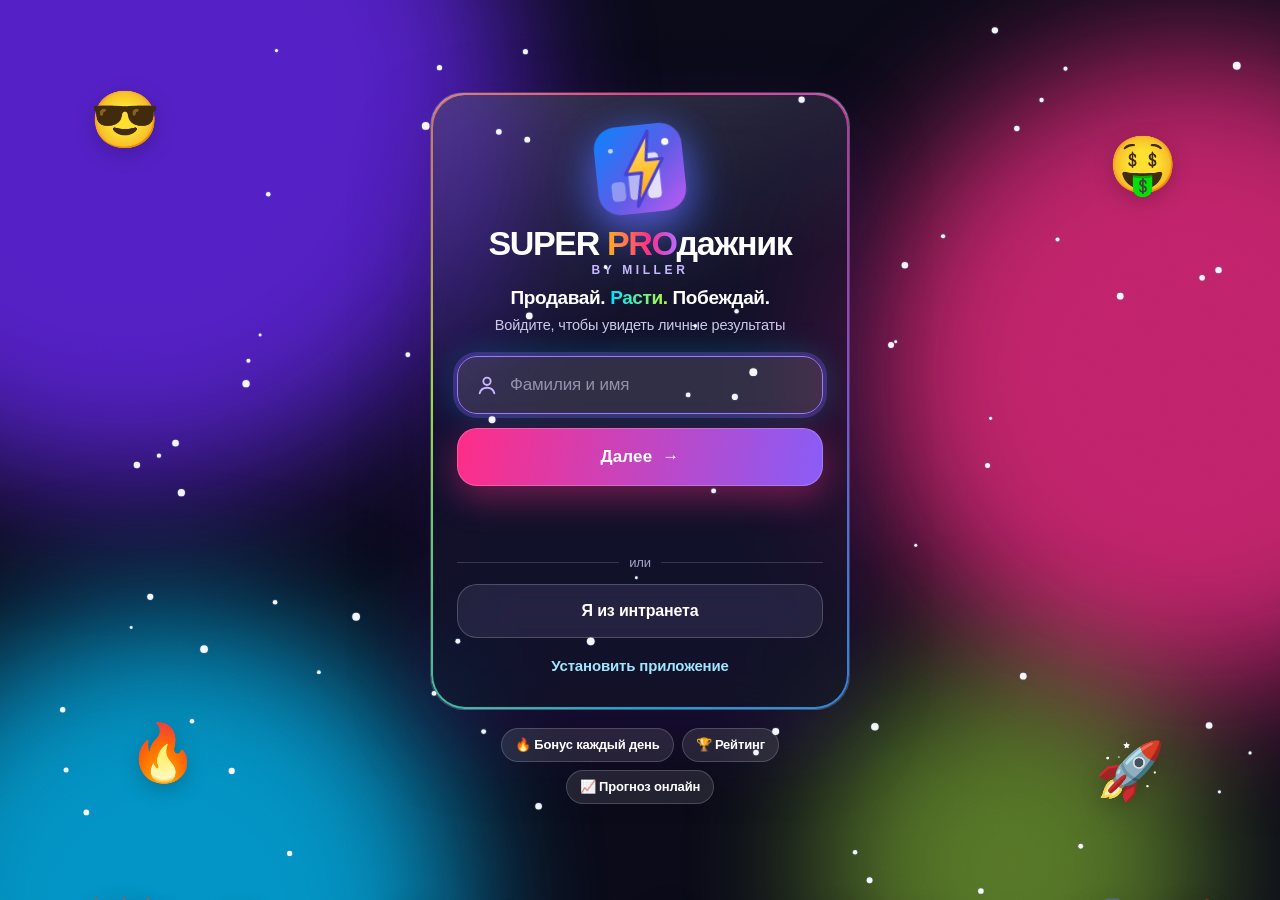
==== commit 693495c5: "New Year theme (starts 1 Dec 09:00 MSK) and big countdown timer" ====
--- a/index.html
+++ b/index.html
@@ -779,7 +779,9 @@
 .rp-sn:has(.rp-ns){white-space:normal;overflow:visible}
 .cp-seg{margin:0 0 12px}
 .rp-et{width:100%}.rp-et td,.rp-et th{padding:7px 8px}.rp-et th.num,.rp-et td.num{text-align:right;white-space:nowrap}.rp-et td:first-child{overflow-wrap:anywhere}
-.rc-big .rp-ax{font-size:13px}.rc-big .rp-vl{font-size:13px}
+.rc-big .rp-ax{font-size:13px}.rc-big .rp-vl{font-size:13px;font-variant-numeric:tabular-nums}
+.rc-big .rp-vl.vt{fill:var(--text);font-weight:600}.rc-big .rp-vl.vtot{fill:var(--text)}.rc-big .rp-vl.vs{fill:var(--blue);font-weight:700}.rc-big .rp-vl.vc{fill:var(--orange);font-weight:700}
+html[data-ios="cm"] .rc-big .rp-vl{fill:var(--cm-ink);font-weight:900}
 .rp-ser .rp-cl,.rp-dir .rc-kp+.rp-chart .rp-cl{font-size:13.5px}
 @media(max-width:560px){.rc-big .rp-ax,.rc-big .rp-vl{font-size:14px}}
 h2.n3h{font-size:21px;font-weight:700;letter-spacing:-.02em;margin:0 0 16px}
@@ -2060,6 +2062,60 @@
 #m-dl .stack{display:flex;flex-direction:column;gap:var(--rp-gap,16px);margin:0!important}
 #m-dl .stack>.card,#m-dl .stack>section{margin:0!important}
 #m-dl .rp-dl .note-s{margin:12px 2px 0!important}
+
+/* ---------- Новый год: слой поверх любой темы (включается атрибутом html[data-ny]) ---------- */
+@media (pointer:fine){
+html[data-ny],html[data-ny] body,html[data-ny] *:not(input):not(textarea):not([contenteditable=true]){cursor:url("data:image/svg+xml,%3Csvg%20xmlns=%27http://www.w3.org/2000/svg%27%20width=%2732%27%20height=%2732%27%20viewBox=%270%200%2032%2032%27%3E%3Cpath%20d=%27M15.5%2015.5L28%2028%27%20stroke=%27%23c9b6a6%27%20stroke-width=%275%27%20stroke-linecap=%27round%27/%3E%3Cpath%20d=%27M15.5%2015.5L28%2028%27%20stroke=%27%23fff%27%20stroke-width=%273%27%20stroke-linecap=%27round%27/%3E%3Ccircle%20cx=%2711%27%20cy=%2711%27%20r=%279.6%27%20fill=%27%23fff%27%20stroke=%27%23b3122b%27%20stroke-width=%271.3%27/%3E%3Cpath%20d=%27M11%2011a1.6%201.6%200%200%201%203.2%200a3.2%203.2%200%200%201-6.4%200a4.8%204.8%200%200%201%209.6%200a6.4%206.4%200%200%201-12.8%200%27%20fill=%27none%27%20stroke=%27%23e5243b%27%20stroke-width=%272.1%27%20stroke-linecap=%27round%27/%3E%3Cellipse%20cx=%277.6%27%20cy=%276.6%27%20rx=%272.3%27%20ry=%271.2%27%20fill=%27%23fff%27%20opacity=%27.85%27%20transform=%27rotate%28-35%207.6%206.6%29%27/%3E%3Cpath%20d=%27M20%2019.5l5.5%205.5%27%20stroke=%27%23e5243b%27%20stroke-width=%271.4%27%20stroke-linecap=%27round%27%20opacity=%27.0%27/%3E%3C/svg%3E") 6 6,auto!important}
+html[data-ny].ny-hand,html[data-ny].ny-hand *:not(input):not(textarea):not([contenteditable=true]){cursor:url("data:image/svg+xml,%3Csvg%20xmlns=%27http://www.w3.org/2000/svg%27%20width=%2732%27%20height=%2732%27%20viewBox=%270%200%2032%2032%27%3E%3Cpath%20d=%27M15.5%2015.5L28%2028%27%20stroke=%27%23c9b6a6%27%20stroke-width=%275%27%20stroke-linecap=%27round%27/%3E%3Cpath%20d=%27M15.5%2015.5L28%2028%27%20stroke=%27%23fff%27%20stroke-width=%273%27%20stroke-linecap=%27round%27/%3E%3Ccircle%20cx=%2711%27%20cy=%2711%27%20r=%279.6%27%20fill=%27%23fff%27%20stroke=%27%23b3122b%27%20stroke-width=%271.3%27/%3E%3Cpath%20d=%27M11%2011a1.6%201.6%200%200%201%203.2%200a3.2%203.2%200%200%201-6.4%200a4.8%204.8%200%200%201%209.6%200a6.4%206.4%200%200%201-12.8%200%27%20fill=%27none%27%20stroke=%27%23e5243b%27%20stroke-width=%272.1%27%20stroke-linecap=%27round%27/%3E%3Cellipse%20cx=%277.6%27%20cy=%276.6%27%20rx=%272.3%27%20ry=%271.2%27%20fill=%27%23fff%27%20opacity=%27.85%27%20transform=%27rotate%28-35%207.6%206.6%29%27/%3E%3Cpath%20d=%27M20%2019.5l5.5%205.5%27%20stroke=%27%23e5243b%27%20stroke-width=%271.4%27%20stroke-linecap=%27round%27%20opacity=%27.0%27/%3E%3Cpath%20d=%27M26.5%203v6M23.5%206h6%27%20stroke=%27%23ffb800%27%20stroke-width=%272%27%20stroke-linecap=%27round%27/%3E%3Cpath%20d=%27M26.5%204.6v2.8M25.1%206h2.8%27%20stroke=%27%23fff%27%20stroke-width=%27.9%27%20stroke-linecap=%27round%27/%3E%3C/svg%3E") 6 6,pointer!important}
+}
+.ny-timer{position:relative;isolation:isolate;overflow:hidden;margin:0 0 18px;padding:40px clamp(14px,3vw,40px) 30px;border-radius:var(--r,24px);color:#fff;text-align:center;background:radial-gradient(900px 380px at 50% -12%,rgba(74,140,255,.55),transparent 65%),linear-gradient(165deg,#0a1a45 0%,#13306f 55%,#4d1238 135%);box-shadow:0 18px 50px rgba(10,26,69,.35)}
+.ny-timer[hidden]{display:none}
+.ny-timer::before{content:"";position:absolute;left:0;right:0;top:0;height:16px;background:url("data:image/svg+xml,%3Csvg xmlns='http://www.w3.org/2000/svg' viewBox='0 0 90 12' preserveAspectRatio='none'%3E%3Cpath d='M0 0H90V4C80 4 78 11 68 11 58 11 56 5 46 5 36 5 32 10 22 10 12 10 10 4 0 4z' fill='%23fff'/%3E%3C/svg%3E") repeat-x left top/120px 16px;z-index:3;pointer-events:none}
+.nyt-st{position:absolute;inset:0;z-index:-1;background-image:radial-gradient(1.6px 1.6px at 6% 24%,#fff,transparent),radial-gradient(1.2px 1.2px at 14% 62%,#fff,transparent),radial-gradient(1.4px 1.4px at 22% 18%,#fff,transparent),radial-gradient(1.2px 1.2px at 31% 70%,#fff,transparent),radial-gradient(1.6px 1.6px at 40% 12%,#fff,transparent),radial-gradient(1.2px 1.2px at 47% 80%,#fff,transparent),radial-gradient(1.4px 1.4px at 55% 22%,#fff,transparent),radial-gradient(1.2px 1.2px at 63% 64%,#fff,transparent),radial-gradient(1.6px 1.6px at 72% 14%,#fff,transparent),radial-gradient(1.2px 1.2px at 80% 58%,#fff,transparent),radial-gradient(1.4px 1.4px at 88% 28%,#fff,transparent),radial-gradient(1.6px 1.6px at 94% 74%,#fff,transparent),radial-gradient(1px 1px at 36% 40%,#fff,transparent),radial-gradient(1px 1px at 68% 42%,#fff,transparent),radial-gradient(1px 1px at 10% 84%,#fff,transparent);pointer-events:none}
+.nyt-in{position:relative;z-index:2;max-width:1060px;margin:0 auto}
+@media (min-width:761px){.nyt-in{padding:0 clamp(60px,9vw,128px)}}
+.nyt-eb{font-size:14px;font-weight:700;letter-spacing:.12em;color:#ffd86b}
+.nyt-h{margin:6px 0 clamp(20px,3vw,32px);font-family:var(--f-display);font-weight:800;font-size:clamp(28px,5.6vw,56px);line-height:1.08;letter-spacing:-.01em;text-shadow:0 3px 0 rgba(0,0,0,.22)}
+.nyt-g{display:grid;grid-template-columns:repeat(4,minmax(0,1fr));gap:clamp(10px,2vw,26px);padding-top:18px}
+.nyt-g[hidden]{display:none}
+.nyt-t{--nta:#ff4d67;--ntb:#b3122b;position:relative;border-radius:clamp(16px,2.4vw,26px);padding:clamp(14px,2.4vw,28px) 6px clamp(12px,2vw,20px);background:linear-gradient(165deg,var(--nta),var(--ntb));border:2px solid rgba(255,214,107,.9);box-shadow:inset 0 2px 0 rgba(255,255,255,.38),inset 0 -12px 26px rgba(0,0,0,.2),0 12px 28px rgba(0,0,0,.38);transform-origin:50% -18px}
+.nyt-t::before{content:"";position:absolute;left:calc(50% - 1px);top:-20px;width:2px;height:20px;background:#e8c766}
+.nyt-t::after{content:"";position:absolute;left:calc(50% - 9px);top:-7px;width:18px;height:10px;border-radius:4px 4px 2px 2px;background:linear-gradient(#ffe38a,#d9a100)}
+.nyt-t.t1{--nta:#35c47a;--ntb:#0f6a3a}.nyt-t.t2{--nta:#4da6ff;--ntb:#1a49ad}.nyt-t.t3{--nta:#f0b429;--ntb:#a86300}
+.nyt-t b{display:block;font-family:var(--f-display);font-weight:800;font-size:clamp(50px,8.6vw,116px);line-height:1;letter-spacing:-.02em;font-variant-numeric:tabular-nums lining-nums;text-shadow:0 3px 0 rgba(0,0,0,.26)}
+.nyt-t span{display:block;margin-top:8px;font-size:clamp(13px,1.9vw,21px);font-weight:700;opacity:.96}
+.nyt-wish{font-size:clamp(18px,3vw,30px);font-weight:700;line-height:1.3;max-width:760px;margin:0 auto;color:#ffe9a8}.nyt-wish[hidden]{display:none}
+.ny-timer.done .nyt-h{font-size:clamp(34px,7vw,72px)}
+.nyt-f{margin-top:22px;font-size:13px;opacity:.78}.nyt-f[hidden]{display:none}
+.nyt-tree{position:absolute;bottom:-8px;width:clamp(70px,10vw,140px);z-index:1;pointer-events:none;opacity:.95}
+.nyt-tree:nth-of-type(1){left:1.5%}.nyt-tree:nth-of-type(2){right:1.5%;transform:scaleX(-1)}
+.nyt-tree .o{fill:#ff375f}.nyt-tree .o2{fill:#ffd60a}.nyt-tree .o3{fill:#3aa0ff}.nyt-tree .o4{fill:#ff8fb1}.nyt-tree .o5{fill:#fff}
+@media (max-width:760px){.nyt-tree{display:none}.nyt-g{grid-template-columns:repeat(2,minmax(0,1fr))}.nyt-t b{font-size:clamp(56px,20vw,92px)}.ny-timer{padding-top:36px}}
+@media (prefers-reduced-motion:no-preference){
+.nyt-t{animation:nySway 5.5s ease-in-out infinite alternate}.nyt-t.t1{animation-delay:-1.4s}.nyt-t.t2{animation-delay:-2.8s;animation-duration:6.2s}.nyt-t.t3{animation-delay:-4.1s}
+.nyt-st{animation:nyTw 4.5s ease-in-out infinite}.nyt-tree .o{animation:nyTw 2.2s ease-in-out infinite}.nyt-tree .o2{animation-duration:2.8s}.nyt-tree .o3{animation-duration:1.9s}}
+@keyframes nySway{from{transform:rotate(-1.3deg)}to{transform:rotate(1.3deg)}}
+html[data-ios="cm"] .ny-timer{border:3px solid var(--cm-ink);border-radius:6px;box-shadow:6px 6px 0 var(--cm-ink)}
+html[data-ios="cm"] .nyt-t{border:3px solid var(--cm-ink);box-shadow:4px 4px 0 var(--cm-ink)}
+html[data-ios="px"] .ny-timer{border-radius:32px}
+@media print{.ny-timer{display:none}}
+.ny-cv{position:fixed;inset:0;width:100%;height:100%;z-index:19;pointer-events:none}
+.ny-gl{position:absolute;left:0;right:0;top:100%;height:30px;pointer-events:none;overflow:hidden;z-index:2}
+.ny-gl svg{display:block;width:100%;height:30px}.ny-gl .w{fill:none;stroke:#4d6b58;stroke-width:1.6;stroke-linecap:round}
+.ny-gl .b{--c:#ff375f;fill:var(--c);filter:drop-shadow(0 0 4px var(--c));opacity:.92}.ny-gl .k{fill:#59635d}
+.ny-gl .b.c1{--c:#ffd60a}.ny-gl .b.c2{--c:#30d158}.ny-gl .b.c3{--c:#3aa0ff}
+@media (prefers-reduced-motion:no-preference){.ny-gl .b{animation:nyTw 2.4s ease-in-out infinite}.ny-gl .b.c1{animation-duration:2.9s}.ny-gl .b.c2{animation-duration:2.1s}.ny-gl .b.c3{animation-duration:3.3s}}
+@keyframes nyTw{0%,100%{opacity:1}50%{opacity:.38}}
+html[data-ny] .brand{position:relative}html[data-ny] .top{margin-bottom:18px}
+html[data-ny] .brand::before{content:"";position:absolute;left:-5px;top:-9px;width:22px;height:20px;background:url("data:image/svg+xml,%3Csvg xmlns='http://www.w3.org/2000/svg' viewBox='0 0 44 40'%3E%3Cpath d='M7 29C8 14 19 4 34 7c-2 7 0 15 4 22z' fill='%23e5243b'/%3E%3Cpath d='M12 20c6-3 14-3 24 0l2 9H9z' fill='%23c01530' opacity='.45'/%3E%3Crect x='4' y='26' width='37' height='9' rx='4.5' fill='%23fff'/%3E%3Ccircle cx='35' cy='7' r='4.6' fill='%23fff'/%3E%3C/svg%3E") no-repeat center/contain;transform:rotate(-16deg);transform-origin:70% 90%;pointer-events:none;z-index:2;filter:drop-shadow(0 1px 1px rgba(0,0,0,.25))}
+@media (max-width:420px){html[data-ny] .brand::before{left:-6px;top:-8px;width:20px;height:18px}}
+html[data-ny]:not([data-ios="cm"]) div.hero::after{content:"";position:absolute;inset:0 16px auto 16px;width:auto;height:11px;border-radius:0 0 8px 8px;z-index:1;background:url("data:image/svg+xml,%3Csvg xmlns='http://www.w3.org/2000/svg' viewBox='0 0 90 12' preserveAspectRatio='none'%3E%3Cpath d='M0 0H90V4C80 4 78 11 68 11 58 11 56 5 46 5 36 5 32 10 22 10 12 10 10 4 0 4z' fill='%23fff'/%3E%3C/svg%3E") repeat-x left top/90px 11px !important;pointer-events:none}
+.ny-cd{display:none;align-items:center;gap:5px;font-size:12px;font-weight:700;padding:4px 10px;border-radius:99px;background:linear-gradient(90deg,rgba(255,55,95,.14),rgba(48,209,88,.16));color:var(--text);white-space:nowrap}
+@media (min-width:760px){html[data-ny] .ny-cd{display:inline-flex}}
+html[data-ios="cm"] .ny-cd{background:var(--cm-paper);border:2px solid var(--cm-ink);border-radius:4px;box-shadow:2px 2px 0 var(--cm-ink)}
+html[data-ios="px"] .ny-cd{background:var(--pc);color:var(--opc)}
+html[data-ios="bk"] .ny-cd{border-radius:8px}
+@media print{.ny-cv,.ny-gl{display:none}}
 </style>
 </head>
 <body>
@@ -4664,35 +4720,53 @@
   for(let i=0;i<n;i+=step){ const xx=xAt(i), an=xx<24?'start':(xx>W-24?'end':'middle'); out+=`<text class="rp-ax" x="${an==='start'?2:(an==='end'?W-2:xx).toFixed?xx.toFixed(1):xx}" y="${H-5}" text-anchor="${an}">${esc(String(labels[i]).slice(0,5))}</text>`; }
   return out;
 }
+/* подписи значений на графиках «Сопоставления»: размер и поворот подбираются под ширину столбца; цвет и шрифт — через классы (их красит тема) */
+const rcFs = bw => bw>=44 ? 12.5 : bw>=30 ? 11 : bw>=22 ? 10 : Math.max(8, Math.min(10, bw-1.2));
+const rcStep = (bw, fs) => bw>=fs+1 ? 1 : Math.ceil((fs+1)/bw);
+function rcLbl(x, base, txt, bw, fs, cls, step, i){      // base — нижняя точка подписи; вернёт {s: svg, h: занятая высота}
+  if (i%step) return {s:'',h:0};
+  txt = String(txt); const w = txt.length*fs*.6;
+  if (w+2 <= bw*1.15) return {s:`<text class="rp-vl ${cls}" style="font-size:${fs}px" x="${x.toFixed(1)}" y="${Math.max(fs+1,base-1).toFixed(1)}" text-anchor="middle">${txt}</text>`, h:fs+2};
+  const b = Math.max(base, w+4);
+  return {s:`<text class="rp-vl ${cls}" style="font-size:${fs}px" transform="translate(${x.toFixed(1)},${b.toFixed(1)}) rotate(-90)" text-anchor="start" dy=".34em">${txt}</text>`, h:w+3};
+}
 function rpCombo(days, s, conv){
   // как в примере из таблицы: серые столбцы — трафик, узкие столбцы — сим 1с (общая левая шкала «Сим»),
   // плавная линия — конверсия (правая шкала, %), пунктиры — плановая конверсия и план сим
-  const n=days.length, W=Math.max(340,Math.min(900,Math.round((($('#app')||document.body).clientWidth||innerWidth)-72))), H=Math.round(Math.max(200,Math.min(340,W*.46))), pl=42, pr=46, pb=24, pt=20, labels=days.map(d=>d.slice(0,5));
-  const bw=(W-pl-pr)/n, xc=i=>pl+i*bw+bw/2;
+  const n=days.length, W=Math.max(340,Math.min(900,Math.round((($('#app')||document.body).clientWidth||innerWidth)-72))); let H=Math.round(Math.max(200,Math.min(340,W*.46))); const pl=42, pr=46, pb=24, labels=days.map(d=>d.slice(0,5));
+  const bw=(W-pl-pr)/n, xc=i=>pl+i*bw+bw/2, fs=rcFs(bw), step=rcStep(bw,fs), tMax=Math.max(1,...s.traffic.filter(v=>v!=null)), tLen=String(fmt(tMax)).length*fs*.6;
+  const pt = tLen+2>bw*1.15 ? Math.round(tLen+16) : 26; H += pt-20;                     // место под повёрнутые подписи сверху
   const nice=(m)=>{ const p=Math.pow(10,Math.floor(Math.log10(m||1))), f=m/p; return (f<=1?1:f<=2?2:f<=2.5?2.5:f<=5?5:10)*p; };
   const left=[...s.traffic,...s.sim1c,...(s.plan||[])].filter(v=>v!=null), mL=nice(Math.max(1,...left)*1.04);
   const right=[...conv,s.planConv].filter(v=>v!=null), mR=nice(Math.max(1,...right)*1.1);
   const yL=v=>pt+(H-pt-pb)*(1-v/mL), yR=v=>pt+(H-pt-pb)*(1-v/mR);
-  const lab = n<=16 && bw>=34, f1=v=>(Math.round(v*10)/10+'%').replace('.',',');
+  const f1=v=>(Math.round(v*10)/10+'%').replace('.',',');
   const grid=[0,.25,.5,.75,1].map(t=>{ const y=pt+(H-pt-pb)*(1-t); return `<line x1="${pl}" x2="${W-pr}" y1="${y.toFixed(1)}" y2="${y.toFixed(1)}" stroke="var(--line)" stroke-width="1"/><text class="rp-ax" x="${pl-4}" y="${(y+3).toFixed(1)}" text-anchor="end">${fmt(mL*t)}</text><text class="rp-ax" x="${W-pr+4}" y="${(y+3).toFixed(1)}" text-anchor="start">${(Math.round(mR*t*10)/10+'').replace('.',',')}%</text>`; }).join('');
-  const tr=s.traffic.map((v,i)=>{ if(v==null) return ''; const x=pl+i*bw+bw*.16,w=bw*.68,y0=yL(v); return `<rect style="fill:var(--muted);opacity:.42" x="${x.toFixed(1)}" y="${y0.toFixed(1)}" width="${w.toFixed(1)}" height="${Math.max(1,H-pb-y0).toFixed(1)}" rx="2"/>`+(lab?`<text class="rp-vl" style="fill:var(--text)" x="${xc(i).toFixed(1)}" y="${(H-pb-30).toFixed(1)}" text-anchor="middle">${fmt(v)}</text>`:''); }).join('');
-  const sm=s.sim1c.map((v,i)=>{ if(v==null) return ''; const x=pl+i*bw+bw*.30,w=bw*.40,y0=yL(v); return `<rect style="fill:var(--blue)" x="${x.toFixed(1)}" y="${y0.toFixed(1)}" width="${w.toFixed(1)}" height="${Math.max(1.5,H-pb-y0).toFixed(1)}" rx="2"/>`+(lab&&v?`<text class="rp-vl" style="fill:var(--blue);font-weight:700" x="${xc(i).toFixed(1)}" y="${(Math.min(H-pb-3,y0-3)).toFixed(1)}" text-anchor="middle">${v}</text>`:''); }).join('');
+  const tr=s.traffic.map((v,i)=>{ if(v==null) return ''; const x=pl+i*bw+bw*.16,w=bw*.68,y0=yL(v); return `<rect style="fill:var(--muted);opacity:.42" x="${x.toFixed(1)}" y="${y0.toFixed(1)}" width="${w.toFixed(1)}" height="${Math.max(1,H-pb-y0).toFixed(1)}" rx="2"/>`; }).join('');
+  const sm=s.sim1c.map((v,i)=>{ if(v==null) return ''; const x=pl+i*bw+bw*.30,w=bw*.40,y0=yL(v); return `<rect style="fill:var(--blue)" x="${x.toFixed(1)}" y="${y0.toFixed(1)}" width="${w.toFixed(1)}" height="${Math.max(1.5,H-pb-y0).toFixed(1)}" rx="2"/>`; }).join('');
+  const nums=days.map((_,i)=>{ const vT=s.traffic[i], vS=s.sim1c[i]; let o='', top=1e9;     // сим — над своим столбцом, трафик — над самым высоким (если места мало, выше подписи сим)
+    if (vS>0){ const l=rcLbl(xc(i), yL(vS)-2, vS, bw, fs, 'vs', step, i); o+=l.s; if (l.s) top=yL(vS)-2-l.h-1; }
+    if (vT>0){ const tw=String(fmt(vT)).length*fs*.6, rot=tw+2>bw*1.15, inH=H-pb-yL(vT), base=H-pb-(fs+22);   // трафик — внутри столбца над подписью сим, чтобы не мешать линии конверсии
+      const inside = inH >= (rot?tw+(fs+22)+6:fs+22+fs+6);
+      const l=rcLbl(xc(i), inside?base:Math.min(yL(vT), top)-2, fmt(vT), bw, fs, 'vt', step, i); o+=l.s; }
+    return o; }).join('');
   const smooth=(pts)=>{ if(pts.length<2) return pts.length?`M${pts[0][0].toFixed(1)},${pts[0][1].toFixed(1)}`:''; let d=`M${pts[0][0].toFixed(1)},${pts[0][1].toFixed(1)}`; for(let i=0;i<pts.length-1;i++){ const p0=pts[i-1]||pts[i],p1=pts[i],p2=pts[i+1],p3=pts[i+2]||p2,t=.18;
       d+=` C${(p1[0]+(p2[0]-p0[0])*t).toFixed(1)},${(p1[1]+(p2[1]-p0[1])*t).toFixed(1)} ${(p2[0]-(p3[0]-p1[0])*t).toFixed(1)},${(p2[1]-(p3[1]-p1[1])*t).toFixed(1)} ${p2[0].toFixed(1)},${p2[1].toFixed(1)}`; } return d; };
   const cp=conv.map((v,i)=>v==null?null:[xc(i),yR(v)]).filter(Boolean);
-  const cvL = cp.length ? `<path d="${smooth(cp)}" fill="none" class="rp-ln" style="stroke:var(--orange)"/>`+(lab?conv.map((v,i)=>v==null?'':`<text class="rp-vl" style="fill:var(--orange);font-weight:700" x="${xc(i).toFixed(1)}" y="${(yR(v)-5).toFixed(1)}" text-anchor="middle">${f1(v)}</text>`).join(''):'')+cp.map(p=>`<circle class="rp-dot" style="fill:var(--orange)" cx="${p[0].toFixed(1)}" cy="${p[1].toFixed(1)}" r="2.2"/>`).join('') : '';
+  const cvL = cp.length ? `<path d="${smooth(cp)}" fill="none" class="rp-ln" style="stroke:var(--orange)"/>`+cp.map(p=>`<circle class="rp-dot" style="fill:var(--orange)" cx="${p[0].toFixed(1)}" cy="${p[1].toFixed(1)}" r="2.2"/>`).join('') : '';
+  const cNums = conv.map((v,i)=>v==null?'':rcLbl(xc(i), yR(v)-5, f1(v), bw, fs, 'vc', step, i).s).join('');
   const pcL = s.planConv!=null ? `<line x1="${xc(0).toFixed(1)}" x2="${xc(n-1).toFixed(1)}" y1="${yR(s.planConv).toFixed(1)}" y2="${yR(s.planConv).toFixed(1)}" stroke="var(--orange)" stroke-width="1.8" stroke-dasharray="5 4"/><text class="rp-vl" style="fill:var(--orange)" x="${(W-pr-2).toFixed(1)}" y="${(yR(s.planConv)-4).toFixed(1)}" text-anchor="end">план ${f1(s.planConv)}</text>` : '';
   const pp=(s.plan||[]).map((v,i)=>v==null||!(v>0)?null:[xc(i),yL(v)]).filter(Boolean);
   const psL = pp.length ? `<path d="${smooth(pp)}" fill="none" stroke="var(--pink)" stroke-width="1.8" stroke-dasharray="5 4"/>`+(false?(s.plan||[]).map((v,i)=>{ if(!(v>0)) return ''; const sy=s.sim1c[i]==null?9e9:yL(s.sim1c[i])-3, py=yL(v)-4, dy=Math.abs(py-sy)<11?-11:0; return `<text class="rp-vl" style="fill:var(--pink)" x="${xc(i).toFixed(1)}" y="${(py+dy).toFixed(1)}" text-anchor="middle">${v}</text>`; }).join(''):'') : '';
-  const hits=days.map((_,i)=>{ const t=[labels[i],'Трафик: '+(s.traffic[i]==null?'—':fmt(s.traffic[i])),'Сим 1с: '+(s.sim1c[i]==null?'—':s.sim1c[i])+(s.plan&&s.plan[i]>0?' · план '+s.plan[i]:''),'Конверсия: '+(conv[i]==null?'—':f1(conv[i]))+(s.planConv!=null?' · план '+f1(s.planConv):'')].join('\n');
+  const hits=days.map((_,i)=>{ const t=[labels[i],'Трафик: '+(s.traffic[i]==null?'—':fmt(s.traffic[i]))+(s.planConv>0&&s.plan&&s.plan[i]>0?' · план '+fmt(s.plan[i]/s.planConv*100):''),'Сим 1с: '+(s.sim1c[i]==null?'—':s.sim1c[i])+(s.plan&&s.plan[i]>0?' · план '+s.plan[i]:''),'Конверсия: '+(conv[i]==null?'—':f1(conv[i]))+(s.planConv!=null?' · план '+f1(s.planConv):'')].join('\n');
     return `<rect class="rp-hit" x="${(pl+i*bw).toFixed(1)}" y="0" width="${bw.toFixed(1)}" height="${H}" data-tip="${tipA(t)}"/>`; }).join('');
-  return `<svg class="rp-svg rc-big" style="max-height:none" viewBox="0 0 ${W} ${H}" role="img">${grid}${tr}${sm}${psL}${pcL}${cvL}${rcAxis(labels,n,W,i=>xc(i),H)}${hits}</svg>`;
+  return `<svg class="rp-svg rc-big" style="max-height:none" viewBox="0 0 ${W} ${H}" role="img">${grid}${tr}${sm}${psL}${pcL}${cvL}${nums}${cNums}${rcAxis(labels,n,W,i=>xc(i),H)}${hits}</svg>`;
 }
 function rpStackDays(days, a, b, tot){   // a — не актив (снизу), b — актив (сверху)
   const n=days.length, g=rcPrep({}), {W,H,pl,pr,pb,pt}=g, labels=days.map(d=>d.slice(0,5));
-  const bw=(W-pl-pr)/n, xc=i=>pl+i*bw+bw/2, mx=Math.max(1,...tot.filter(v=>v!=null)), y=v=>pt+(H-pt-pb)*(1-v/mx);
+  const bw=(W-pl-pr)/n, xc=i=>pl+i*bw+bw/2, mx=Math.max(1,...tot.filter(v=>v!=null)), y=v=>pt+(H-pt-pb)*(1-v/mx), fs2=rcFs(bw), st2=rcStep(bw,fs2);
   const seg=(i,v,base,col)=>{ if(!v) return ''; const x=pl+i*bw+bw*.18,w=bw*.64,y1=y(base+v),y0=y(base); return `<rect style="fill:${col}" x="${x.toFixed(1)}" y="${y1.toFixed(1)}" width="${w.toFixed(1)}" height="${Math.max(1,y0-y1).toFixed(1)}" rx="2"/>`; };
-  const bars=days.map((_,i)=>{ const A=a[i]||0,B=b[i]||0; return seg(i,B,0,'var(--green)')+seg(i,A,B,'var(--orange)')+(n<=16&&bw>=24&&tot[i]?`<text class="rp-vl" x="${xc(i).toFixed(1)}" y="${Math.max(9,y(tot[i])-3).toFixed(1)}" text-anchor="middle">${tot[i]}</text>`:''); }).join('');
+  const bars=days.map((_,i)=>{ const A=a[i]||0,B=b[i]||0; return seg(i,B,0,'var(--green)')+seg(i,A,B,'var(--orange)')+(tot[i]>0?rcLbl(xc(i), y(tot[i])-3, tot[i], bw, fs2, 'vt vtot', st2, i).s:''); }).join('');
   const hits=days.map((_,i)=>`<rect class="rp-hit" x="${(pl+i*bw).toFixed(1)}" y="0" width="${bw.toFixed(1)}" height="${H}" data-tip="${tipA([labels[i],'Сим у оператора: '+(tot[i]==null?'—':tot[i]),'Актив: '+(b[i]==null?'—':b[i]),'Не актив: '+(a[i]==null?'—':a[i])].join('\n'))}"/>`).join('');
   return `<svg class="rp-svg rc-big" viewBox="0 0 ${W} ${H}" role="img">${bars}${rcAxis(labels,n,W,xc,H)}${hits}</svg>`;
 }
@@ -4701,16 +4775,22 @@
   const pf = v => v==null?'—':(Math.round(v*10)/10+'%').replace('.',',');
   const conv = days.map((_,i)=> s.traffic[i]>0 && s.sim1c[i]!=null ? s.sim1c[i]/s.traffic[i]*100 : null);
   const tS=sum(s.sim1c), tT=sum(s.traffic), cAvg = tT>0 ? tS/tT*100 : null, planSum=sum(s.plan||[]);
+  // плановый трафик расчётный: план сим на день ÷ плановая конверсия; сравниваем только по дням, где есть факт трафика
+  const pT = days.map((_,i)=> s.planConv>0 && s.plan && s.plan[i]>0 ? s.plan[i]/s.planConv*100 : null);
+  const tP = pT.reduce((a,v,i)=>a+(v!=null&&s.traffic[i]!=null?v:0),0), tTc = s.traffic.reduce((a,v,i)=>a+(v!=null&&pT[i]!=null?v:0),0);
+  const tPct = tP>0 ? tTc/tP*100 : null, tDev = tP>0 ? tTc-tP : null, tCol = tPct==null ? '' : stCol(tPct);
+  const sg = v => (v>0?'+':v<0?'−':'')+fmt(Math.abs(v));
+  const trafKp = `<div><span>Трафик</span><b${tCol?` style="color:${tCol}"`:''}>${fmt(tT)}</b>${tP>0?`<small>план ${fmt(tP)}</small><small style="color:${tCol};font-weight:700">${sg(tDev)} к плану</small>${fcChip(tPct, (tDev>=0?'+':'−')+fmt(Math.abs(tPct-100),1).replace('.',',')+'%')}`:''}</div>`;
   const dt = (cols, rows) => `<button class="rp-tg on" data-tg type="button">Таблица по датам <span>▾</span></button><div><div class="tbl mtable"><table class="rc-t"><thead><tr><th class="l">Дата</th>${cols.map(c=>`<th>${c}</th>`).join('')}</tr></thead><tbody>${rows.map(x=>`<tr><th class="l">${x[0]}</th>${x.slice(1).map(v=>`<td>${v}</td>`).join('')}</tr>`).join('')}</tbody></table></div></div>`;
   let out='';
   if (has(s.sim1c)||has(s.traffic)){
     const cp = (cAvg!=null && s.planConv>0) ? fcChip(cAvg/s.planConv*100) : '';
     out += `<section class="card rp-dir fade"><div class="rp-dh"><div><div class="eyebrow">${esc(o.key==='all'?o.label:rpShort(o.label))}</div><h2>Сим 1с · трафик · конверсия</h2></div>
       <div class="rp-big num">${fmt(tS)}<small>сим 1с за месяц${planSum?' · план '+fmt(planSum):''}</small></div></div>
-      <div class="rc-kp num"><div><span>Сим 1с</span><b>${fmt(tS)}</b>${planSum?`<small>план ${fmt(planSum)}</small>`:''}</div><div><span>Трафик</span><b>${fmt(tT)}</b></div><div><span>Конверсия</span><b>${pf(cAvg)}</b><small>${s.planConv!=null?'план '+pf(s.planConv):''}</small>${cp}</div></div>
+      <div class="rc-kp num"><div><span>Сим 1с</span><b>${fmt(tS)}</b>${planSum?`<small>план ${fmt(planSum)}</small>`:''}</div>${trafKp}<div><span>Конверсия</span><b>${pf(cAvg)}</b><small>${s.planConv!=null?'план '+pf(s.planConv):''}</small>${cp}</div></div>
       <div class="rp-chart"><div class="rp-cl"><span><i class="k" style="background:var(--muted);opacity:.5"></i>Трафик</span><span><i class="k" style="background:var(--blue)"></i>Сим 1с</span><span><i class="k" style="background:var(--orange)"></i>Конверсия, %</span><span><i class="k pl"></i>План конв.</span>${planSum?'<span><i class="k pl" style="background:var(--pink)"></i>План сим</span>':''}</div>${rpCombo(days,s,conv)}</div>
-      <div class="rp-note">Серые столбцы — трафик, синие — сим 1с (левая шкала). Оранжевая линия — конверсия, пунктир — плановая конверсия (правая шкала, %). Розовый пунктир — план сим.</div>
-      ${dt(['Сим 1с','План','Трафик','Конв.','План конв.'], days.map((d,i)=>[d.slice(0,5), s.sim1c[i]==null?'':s.sim1c[i], (s.plan&&s.plan[i])||'', s.traffic[i]==null?'':fmt(s.traffic[i]), conv[i]==null?'':pf(conv[i]), s.planConv!=null?pf(s.planConv):'']))}</section>`;
+      <div class="rp-note">План трафика — расчётный: план сим на день ÷ плановая конверсия; цвет — выполнение этого плана. Серые столбцы — трафик, синие — сим 1с (левая шкала). Оранжевая линия — конверсия, пунктир — плановая конверсия (правая шкала, %). Розовый пунктир — план сим.</div>
+      ${dt(['Сим 1с','План','Трафик','План траф.','Конв.','План конв.'], days.map((d,i)=>{ const dv = pT[i]!=null&&s.traffic[i]!=null ? s.traffic[i]/pT[i]*100 : null; return [d.slice(0,5), s.sim1c[i]==null?'':s.sim1c[i], (s.plan&&s.plan[i])||'', s.traffic[i]==null?'':(dv==null?fmt(s.traffic[i]):`<span style="color:${stCol(dv)};font-weight:700">${fmt(s.traffic[i])}</span>`), pT[i]==null?'':fmt(pT[i]), conv[i]==null?'':pf(conv[i]), s.planConv!=null?pf(s.planConv):'']; }))}</section>`;
   }
   const A=s.inactive||[], B=s.active||[], O=s.simOp||[];
   if (has(A)||has(B)||has(O)){
@@ -5026,7 +5106,7 @@
   const rows = cd.rows||[];
   return `<section class="card rp-dir rp-emp fade"><div class="rp-dh"><div><div class="eyebrow">${esc(cd.dir||'Детали продаж')}</div><h2>${esc(cd.title)}</h2></div>
     <div class="rp-big num">${fmt(cd.total||0)}<small>продаж за месяц</small></div></div>
-    <div class="tbl"><table class="rp-et"><thead><tr><th>Сотрудник</th><th class="num">Дней</th><th class="num">Продаж</th></tr></thead><tbody>${rows.map(x=>`<tr><td>${esc(x.name)}</td><td class="num">${x.days==null?'—':x.days}</td><td class="num"><b>${fmt(x.n||0)}</b></td></tr>`).join('')}</tbody></table></div></section>`;
+    <div class="tbl"><table class="rp-et"><thead><tr><th>Сотрудник</th><th class="num">Дней</th><th class="num">Продаж</th><th class="num" title="Продаж ÷ отработанных дней">За смену</th></tr></thead><tbody>${rows.map(x=>{ const per = x.days>0 ? x.n/x.days : null; return `<tr><td>${esc(x.name)}</td><td class="num">${x.days==null?'—':x.days}</td><td class="num"><b>${fmt(x.n||0)}</b></td><td class="num">${per==null?'—':fmt(per,1)}</td></tr>`; }).join('')}</tbody></table></div><div class="note-s" style="margin-top:8px">«За смену» — продажи ÷ отработанные дни.</div></section>`;
 }
 function rpPivotCard(cd,i){
   const sub = [['Салон'].concat(cd.rows.map(x=>x.label)).concat(['Итого'])];
@@ -6132,10 +6212,12 @@
     p = document.createElement('div'); p.id = 'themePanel'; p.className = 'th-pan'; p.hidden = true; p.setAttribute('role','dialog'); p.setAttribute('aria-label','Оформление');
     p.innerHTML = `<div class="th-h"><div><b>Оформление</b><small id="thWho"></small></div><button type="button" class="icon-btn" id="thX" aria-label="Закрыть"><svg viewBox="0 0 24 24"><path d="M6 6l12 12M18 6L6 18"/></svg></button></div>
 <div class="th-sec"><span>Темы</span><div class="th-pre th-pre2">${THEME_PRE.map(x=>`<button type="button" data-pre="${x.id}" aria-pressed="false"><i style="background:linear-gradient(135deg,${x.a},${x.b})"></i><span><b>${x.n}</b><small>${x.d}</small></span></button>`).join('')}</div></div>
+<div class="th-sec"><span>Праздник</span><div class="th-pre th-pre2"><button type="button" id="nyTg" aria-pressed="false"><i style="background:linear-gradient(135deg,#e5243b,#30d158)"></i><span><b>Новый год</b><small>снег, гирлянда, шапка</small></span></button></div></div>
 <div class="th-f"><small>Тема хранится для вашего логина</small></div>`;
     document.body.appendChild(p);
-    p._sync = () => { p.querySelectorAll('[data-pre]').forEach(b=>b.setAttribute('aria-pressed', String(b.dataset.pre===(THEME.pre||'classic')))); };
+    p._sync = () => { p.querySelectorAll('[data-pre]').forEach(b=>b.setAttribute('aria-pressed', String(b.dataset.pre===(THEME.pre||'classic')))); const ny = p.querySelector('#nyTg'); if (ny){ ny.setAttribute('aria-pressed', String(!!NY.on)); const sec = ny.closest('.th-sec'); if (sec) sec.hidden = !(nyReleased() || nyIsDemo()); } };
     p.querySelectorAll('[data-pre]').forEach(b=>b.onclick = () => { const x = preById(b.dataset.pre); if (!x) return; THEME = Object.assign({}, THEME_DEF, {a:x.a, b:x.b, lo:x.lo, mid:x.mid, hi:x.hi, amb:x.amb, ios:x.ios, pre:x.id}); themeApply(false); themeSave(); setTimeout(()=>themeApply(true), 220); p._sync(); });
+    p.querySelector('#nyTg').onclick = () => nyToggle();
     p.querySelector('#thX').onclick = () => { p.hidden = true; };
     document.addEventListener('pointerdown', e=>{ if (!p.hidden && !e.target.closest('#themePanel,#btnTheme')) p.hidden = true; });
     document.addEventListener('keydown', e=>{ if (e.key==='Escape') p.hidden = true; });
@@ -6144,6 +6226,86 @@
 }
 try{ if (store.get('login')) themeLoad(); }catch(e){}
 (function(){ const b = {}; b.onclick = () => { const p = themePanel(); if (p.hidden){ p.querySelector('#thWho').textContent = ' · '+String((DATA&&DATA.name)||store.get('demoName')||store.get('login')||''); p._sync(); p.hidden = false; } else p.hidden = true; }; })();
+
+
+/* =================== Новый год: снег, гирлянда, шапка, леденец-курсор, большой таймер =================== */
+const NY = {on:false, raf:0, fl:[], w:0, h:0, last:0, tick:0};
+const NY_MSK = 3*3600e3;                                                    // московское время (UTC+3) — старт и отсчёт одинаковы у всех
+const nyIsDemo = () => !!store.get('demoName');
+function nyUrlFlag(){ const q = (location.search.match(/[?&]ny=(\d)/)||[])[1]; if (q==='1'||q==='0'){ store.set('nyPrev', q); try{ history.replaceState(null,'',location.pathname+location.hash); }catch(e){} } }
+nyUrlFlag();
+function nyClock(now){ now = now==null ? Date.now() : now; const m = new Date(now+NY_MSK), y = m.getUTCFullYear(), mo = m.getUTCMonth(), d = m.getUTCDate();
+  const dec = mo===11 && now>=Date.UTC(y,11,1,6,0,0), jan = mo===0 && d<=14;   // старт: 1 декабря в 09:00 МСК, конец: 14 января включительно
+  return {y, dec, jan, released: dec||jan, target: Date.UTC(jan?y:y+1,0,1,-3,0,0), newYear: jan, year: jan?y:y+1}; }
+function nyReleased(){ return nyClock().released; }
+function nyPreview(){ return !nyReleased() && nyIsDemo() && store.get('nyPrev')==='1'; }
+function nySeason(){ return nyReleased() || nyPreview(); }                  // таймер и оформление доступны
+function nyWanted(){ return nySeason() && store.get('ny')!=='0'; }          // оформление (снег, гирлянда…) — можно выключить в «Оформлении»
+function nyPlural(n, a){ const n10 = n%10, n100 = n%100; return (n10===1&&n100!==11)?a[0]:(n10>=2&&n10<=4&&(n100<10||n100>=20))?a[1]:a[2]; }
+function nyCountText(){ const c = nyClock(); if (c.newYear) return 'С Новым '+c.year+' годом!'; const days = Math.floor((c.target-Date.now())/864e5); if (days<=0) return 'Сегодня Новый год!'; return 'До Нового года '+days+' '+nyPlural(days,['день','дня','дней']); }
+function nyGarland(){
+  const top = document.querySelector('.top'); if (!top) return; let g = top.querySelector('.ny-gl');
+  if (!g){ g = document.createElement('div'); g.className = 'ny-gl'; g.setAttribute('aria-hidden','true'); top.appendChild(g); }
+  const W = Math.max(320, top.clientWidth||innerWidth), step = W<600 ? 38 : 52, n = Math.ceil(W/step)+1; let wire = '', bulbs = '';
+  for (let i=0;i<n;i++){ const x0 = i*step-step/2, x1 = x0+step, mx = (x0+x1)/2, y = 2.5;
+    wire += `M${x0},${y} Q${mx},11 ${x1},${y} `; const by = y+4.25;                  // середина квадратичной кривой: y + (13-y)/2
+    bulbs += `<rect class="k" x="${mx-1.6}" y="${by-1}" width="3.2" height="4" rx="1"/><ellipse class="b c${i%4}" style="animation-delay:${((i*37)%23)/10}s" cx="${mx}" cy="${by+6.5}" rx="3.4" ry="4.8"/>`; }
+  g.innerHTML = `<svg viewBox="0 0 ${W} 30" preserveAspectRatio="none" focusable="false"><path class="w" d="${wire}"/>${bulbs}</svg>`; }
+function nySnow(){
+  let c = document.getElementById('nyCv'); if (!c){ c = document.createElement('canvas'); c.id = 'nyCv'; c.className = 'ny-cv'; c.setAttribute('aria-hidden','true'); document.body.appendChild(c); }
+  const dpr = Math.min(2, devicePixelRatio||1), w = innerWidth, h = innerHeight; NY.w = w; NY.h = h; c.width = Math.round(w*dpr); c.height = Math.round(h*dpr);
+  const cx = c.getContext('2d'); cx.setTransform(dpr,0,0,dpr,0,0);
+  const cnt = Math.max(22, Math.min(70, Math.round(w*h/15000)));
+  NY.fl = Array.from({length:cnt}, () => ({x:Math.random()*w, y:Math.random()*h, r:1.4+Math.random()*2.6, v:.35+Math.random()*.8, ph:Math.random()*6.28, sw:.4+Math.random()*.9}));
+  NY.cx = cx; nyDraw(0); }
+function nyDraw(dt){
+  const cx = NY.cx; if (!cx) return; cx.clearRect(0,0,NY.w,NY.h);
+  for (const f of NY.fl){ if (dt){ f.y += f.v*dt*38*(.6+f.r/4); f.ph += dt*f.sw; f.x += Math.sin(f.ph)*dt*14; if (f.y>NY.h+6){ f.y = -6; f.x = Math.random()*NY.w; } if (f.x<-6) f.x = NY.w+6; else if (f.x>NY.w+6) f.x = -6; }
+    cx.beginPath(); cx.arc(f.x,f.y,f.r+.9,0,6.283); cx.fillStyle = 'rgba(96,140,210,.22)'; cx.fill();         // тонкий голубой контур — виден и на светлом фоне
+    cx.beginPath(); cx.arc(f.x,f.y,f.r,0,6.283); cx.fillStyle = 'rgba(255,255,255,.95)'; cx.fill(); } }
+function nyLoop(t){ if (!NY.on) return; NY.raf = requestAnimationFrame(nyLoop); if (document.hidden){ NY.last = 0; return; }
+  const dt = NY.last ? Math.min(.05,(t-NY.last)/1000) : 0; if (dt && dt<.028) return; NY.last = t; nyDraw(dt||.016); }
+function nyCountdown(){ const t = document.querySelector('.top .sp'); if (!t) return; let e = document.getElementById('nyCd'); if (!e){ e = document.createElement('span'); e.id = 'nyCd'; e.className = 'ny-cd'; t.after(e); } e.textContent = '🎄 '+nyCountText(); }
+/* большой таймер на главной */
+const NYT_TREE = `<svg class="nyt-tree" viewBox="0 0 120 170" aria-hidden="true" focusable="false"><path d="M60 6l9 18-5-1 14 24-8-2 18 28-10-2 22 34H16l22-34-10 2 18-28-8 2 14-24-5 1z" fill="#1f8a4c"/><path d="M60 6l9 18-5-1 14 24-8-2 18 28-10-2 22 34H60z" fill="#16703c" opacity=".55"/><rect x="54" y="142" width="12" height="20" rx="2" fill="#7a4b1e"/><path d="M60 0l2.4 5.4 5.8.6-4.4 3.8 1.4 5.7L60 12.500l-5.200 3 1.400-5.700-4.400-3.800 5.800-.6z" fill="#ffd60a"/><circle class="o o1" cx="46" cy="60" r="4"/><circle class="o o2" cx="72" cy="48" r="4"/><circle class="o o3" cx="40" cy="96" r="4.500"/><circle class="o o4" cx="68" cy="84" r="4"/><circle class="o o5" cx="84" cy="116" r="4.500"/><circle class="o o2" cx="50" cy="126" r="4.500"/><circle class="o o1" cx="76" cy="136" r="4"/><circle class="o o3" cx="60" cy="30" r="3.500"/></svg>`;
+function nyTimerEl(){ let e = document.getElementById('nyTimer'); if (e) return e;
+  const m = document.querySelector('main'); if (!m) return null; e = document.createElement('section'); e.id = 'nyTimer'; e.className = 'ny-timer'; e.hidden = true; e.setAttribute('aria-label','Обратный отсчёт до Нового года');
+  e.innerHTML = `<i class="nyt-st" aria-hidden="true"></i>${NYT_TREE}${NYT_TREE}<div class="nyt-in"><div class="nyt-eb">❄ Новогодний отсчёт ❄</div><h2 class="nyt-h" id="nytH">До Нового года</h2>
+    <div class="nyt-g" role="timer"><div class="nyt-t t0"><b data-u="d">00</b><span data-l="d">дней</span></div><div class="nyt-t t1"><b data-u="h">00</b><span data-l="h">часов</span></div><div class="nyt-t t2"><b data-u="m">00</b><span data-l="m">минут</span></div><div class="nyt-t t3"><b data-u="s">00</b><span data-l="s">секунд</span></div></div>
+    <div class="nyt-wish" id="nytW" hidden>Пусть год будет щедрым на продажи и добрых людей рядом! 🎁</div>
+    <div class="nyt-f" id="nytF">по московскому времени · 1 января в 00:00</div></div>`;
+  const l = document.getElementById('loading'); if (l) l.after(e); else m.prepend(e); return e; }
+function nyTimerTick(){ const e = document.getElementById('nyTimer'); if (!e || e.hidden) return; const c = nyClock(); const g = e.querySelector('.nyt-g'), h = e.querySelector('#nytH'), w = e.querySelector('#nytW'), f = e.querySelector('#nytF');
+  const ny = c.newYear || (c.target-Date.now())<=0; e.classList.toggle('done', ny);
+  if (ny){ h.textContent = 'С Новым '+c.year+' годом!'; g.hidden = true; w.hidden = false; f.hidden = true; return; }
+  g.hidden = false; w.hidden = true; f.hidden = false; h.textContent = 'До Нового '+c.year+' года';
+  let d = Math.max(0, c.target-Date.now()); const v = {d:Math.floor(d/864e5), h:Math.floor(d%864e5/36e5), m:Math.floor(d%36e5/6e4), s:Math.floor(d%6e4/1e3)}, pad = (k,n)=> k==='d' ? String(n) : String(n).padStart(2,'0');
+  for (const k in v){ const b = e.querySelector('[data-u="'+k+'"]'), t = pad(k,v[k]); if (b.textContent!==t){ b.textContent = t; if (k==='s' && b.animate && !matchMedia('(prefers-reduced-motion:reduce)').matches) b.animate([{transform:'translateY(-6%) scale(1.06)'},{transform:'none'}],{duration:260,easing:'ease-out'}); }
+    e.querySelector('[data-l="'+k+'"]').textContent = k==='d' ? nyPlural(v.d,['день','дня','дней']) : k==='h' ? nyPlural(v.h,['час','часа','часов']) : k==='m' ? nyPlural(v.m,['минута','минуты','минут']) : nyPlural(v.s,['секунда','секунды','секунд']); } }
+function nyTimerSync(){
+  const e = nySeason() ? nyTimerEl() : document.getElementById('nyTimer'); if (!e) return;
+  let home = false; try{ home = !!DATA && !!ROLE && WRAP.dataset.tab === tabsFor(ROLE,DATA)[0][0] && !$('#app').hidden; }catch(x){}
+  e.hidden = !(nySeason() && home); clearInterval(NY.tick); if (!e.hidden){ nyTimerTick(); NY.tick = setInterval(()=>{ if (!document.hidden) nyTimerTick(); }, 1000); } }
+function nyApply(){
+  const on = nyWanted(), de = document.documentElement; NY.on = on;
+  if (on){ de.setAttribute('data-ny','1'); nyGarland(); nyCountdown();
+    cancelAnimationFrame(NY.raf); NY.last = 0; nySnow();
+    if (!matchMedia('(prefers-reduced-motion:reduce)').matches) NY.raf = requestAnimationFrame(nyLoop); }
+  else { de.removeAttribute('data-ny'); de.classList.remove('ny-hand'); cancelAnimationFrame(NY.raf); document.querySelectorAll('#nyCv,.ny-gl,#nyCd').forEach(e=>e.remove()); }
+  nyTimerSync();
+  const p = document.getElementById('themePanel'); if (p && p._sync) p._sync(); }
+function nyToggle(){ if (nyReleased()) store.set('ny', NY.on ? '0' : '1'); else store.set('nyPrev', nySeason() ? '0' : '1'); nyApply(); }
+(function(){ const CL = 'a,button,summary,label,select,[role=button],[role=tab],[onclick],[tabindex]:not([tabindex="-1"]),[data-rc],[data-tg],[data-cpg],[data-read],[data-pre],[data-demo],[data-tab],.chipb,.btn,.icon-btn,.mn-i,.rp-tg,.th-pre button';   // леденец с искоркой над кликабельным
+  document.addEventListener('mouseover', e => { if (!NY.on) return; const t = e.target, h = t && t.closest ? !!t.closest(CL) : false, de = document.documentElement; if (h !== de.classList.contains('ny-hand')) de.classList.toggle('ny-hand', h); }, {passive:true});
+})();
+(function(){ let tm = 0; addEventListener('resize', () => { if (!NY.on) return; clearTimeout(tm); tm = setTimeout(() => { nyGarland(); nySnow(); }, 160); });
+  const boot = () => { nyApply();
+    const app = document.getElementById('app'); if (app) new MutationObserver(() => nyApply()).observe(app, {attributes:true, attributeFilter:['hidden']});          // после входа / демо
+    const w = document.getElementById('wrap'); if (w) new MutationObserver(() => nyTimerSync()).observe(w, {attributes:true, attributeFilter:['data-tab']});   // смена вкладки
+    const arm = () => { const c = nyClock(), st = Date.UTC(c.y,11,1,6,0,0), left = st-Date.now(); if (!c.released && left>0 && left<2147e6) setTimeout(() => { nyApply(); nyBoom(); }, left+500); };    // тема включается у всех в 09:00 МСК 1 декабря, даже если сайт открыт
+    arm(); document.addEventListener('visibilitychange', () => { if (!document.hidden){ const was = NY.on; nyApply(); if (!was && NY.on) nyBoom(); } }); };
+  if (document.readyState==='loading') document.addEventListener('DOMContentLoaded', boot); else boot(); })();
+function nyBoom(){ try{ if (typeof toast==='function') toast('С началом новогоднего сезона! 🎄'); }catch(e){} }
 
 /* =================== Входы на сайт (только ТМ): история авторизации по сотрудникам =================== */
 let AUC = null, AUS = {f:'all', u:'all'};
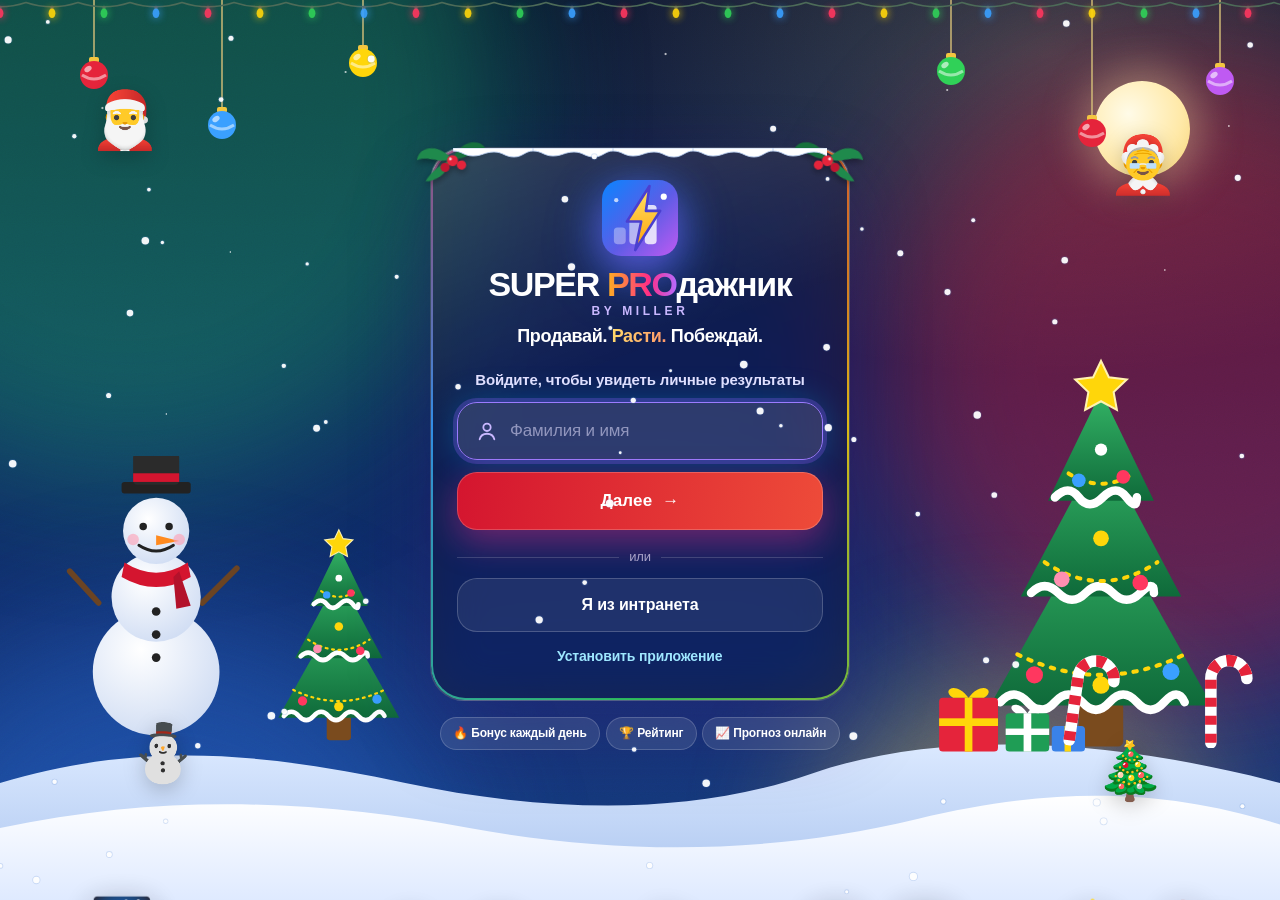
==== commit 1710c741: "NY theme scheduled 1 Dec 09:00 - 11 Jan 09:00 MSK; pre-launch countdown on login only; mobile overfl" ====
--- a/index.html
+++ b/index.html
@@ -31,6 +31,9 @@
 }}
 *{box-sizing:border-box;-webkit-tap-highlight-color:transparent}
 html{-webkit-text-size-adjust:100%}
+/* страница не должна двигаться вбок: любой выступающий элемент обрезается, горизонтальная прокрутка есть только у таблиц и лент внутри */
+html,body{overflow-x:hidden;overscroll-behavior-x:none;max-width:100%}
+@supports (overflow:clip){html,body{overflow-x:clip}}
 body{margin:0;background:var(--bg);color:var(--text);
   font:400 17px/1.4 -apple-system,BlinkMacSystemFont,"SF Pro Display","SF Pro Text","Inter","Segoe UI",Roboto,"Helvetica Neue",Arial,sans-serif;
   -webkit-font-smoothing:antialiased;letter-spacing:-.01em}
@@ -1406,6 +1409,22 @@
 #login .lg-chips span{padding:7px 13px;border-radius:999px;font-size:13px;font-weight:700;color:#fff;background:rgba(255,255,255,.1);border:1px solid rgba(255,255,255,.18);backdrop-filter:blur(10px);-webkit-backdrop-filter:blur(10px);animation:lgChip 4s ease-in-out infinite}
 #login .lg-chips span:nth-child(2){animation-delay:-1.3s}#login .lg-chips span:nth-child(3){animation-delay:-2.6s}
 @keyframes lgChip{0%,100%{transform:translateY(0) rotate(-1deg)}50%{transform:translateY(-4px) rotate(1deg)}}
+/* логичная компоновка входа: бренд → форма → дополнительные действия → преимущества; всё одной колонкой по центру экрана */
+html #login{align-content:center;justify-items:center;grid-auto-rows:min-content;row-gap:16px}
+#login .login-card{max-width:400px}
+#login .logo{width:76px;height:76px;margin-bottom:10px}#login .logo svg{width:76px;height:76px}
+#login .lg-tag{margin:8px 0 0;font-size:18px}
+#login .login-card p#loginLead{margin:22px 0 12px;font-size:15px;font-weight:600;color:#e6e1ff}
+#login .login-card .field{margin-bottom:10px}
+#login .login-card .err,#login .err{min-height:0;margin:0}
+#login .err:not(:empty){margin:10px 0 0}
+#login .demo-or{margin:18px 0 12px}
+#login #btnInstall{margin:14px auto 0!important;font-size:14px}
+#login .login-card:has(#stepDemo:not([hidden])) #btnInstall,#login .login-card:has(#stepDemo:not([hidden])) #installHint{display:none!important}
+#login #stepDemo{margin-top:6px}
+#login .lg-chips{flex-wrap:nowrap;gap:6px;width:100%;max-width:400px;justify-content:space-between}
+#login .lg-chips span{flex:1 1 auto;text-align:center;white-space:nowrap;padding:7px 6px;font-size:12px;animation:none}
+@media (max-width:360px){#login .lg-chips span{font-size:11px;padding:6px 4px}}
 @media (max-width:420px){#login .wm-h .wm{font-size:30px}html #login{justify-content:flex-start;padding-top:max(28px,env(safe-area-inset-top))}}
 @media (prefers-reduced-motion:reduce){#login .lg-blobs i,#login .lg-chips span,html #login .login-card::before,#login .login-card #btnLogin::before{animation:none}}
 
@@ -2099,6 +2118,57 @@
 html[data-ios="cm"] .nyt-t{border:3px solid var(--cm-ink);box-shadow:4px 4px 0 var(--cm-ink)}
 html[data-ios="px"] .ny-timer{border-radius:32px}
 @media print{.ny-timer{display:none}}
+.ny-pre{display:flex;justify-content:center;align-items:center;gap:clamp(8px,2.4vw,18px);min-height:40px;padding:6px 12px;color:#fff;background:linear-gradient(90deg,#0a1a45,#1b3a8a 50%,#6b1237);font-weight:800;font-variant-numeric:tabular-nums lining-nums;position:relative;z-index:25;box-shadow:0 2px 12px rgba(10,26,69,.3)}
+.ny-pre[hidden]{display:none}.ny-pre span{display:inline-flex;align-items:baseline;gap:3px;white-space:nowrap}.ny-pre b{font-size:clamp(17px,4.6vw,22px);color:#ffe08a;letter-spacing:.01em}.ny-pre i{font-style:normal;font-size:12px;font-weight:700;opacity:.85}.ny-pre em{font-style:normal;font-size:16px}
+html[data-nypre] .login{min-height:calc(100vh - 40px);min-height:calc(100dvh - 40px)}
+html[data-ios="cm"] .ny-pre{background:var(--cm-ink);border-bottom:3px solid var(--cm-red)}
+@media print{.ny-pre{display:none}}
+/* ---------- Новый год: фон входа, украшения, снег на элементах, вступительная анимация ---------- */
+html[data-ny] #login{background:radial-gradient(900px 520px at 82% 6%,rgba(255,236,170,.22),transparent 62%),linear-gradient(180deg,#06112f 0%,#0d2763 50%,#173d82 100%)!important;animation:none!important}
+html[data-ny] #login .lg-blobs i{opacity:.42}
+html[data-ny] #login .lg-blobs i:nth-child(1){background:#1fa86a}html[data-ny] #login .lg-blobs i:nth-child(2){background:#d4152f}html[data-ny] #login .lg-blobs i:nth-child(3){background:#2b6fe0}html[data-ny] #login .lg-blobs i:nth-child(4){background:#ffc94d}
+html[data-ny] #login .login-card::before{background:conic-gradient(from var(--a,0deg),#e5243b,#ffd60a,#30d158,#3aa0ff,#e5243b)!important}
+html[data-ny] #login .login-card .btn:not(.ghost){background-image:linear-gradient(100deg,#d4152f,#f0503a 55%,#e8a317)!important}
+html[data-ny] #login .lg-tag em{background-image:linear-gradient(90deg,#ffd86b,#ff9a6b)}
+html[data-ny] #login .login-card{overflow:visible}
+#nyDeco{position:absolute;inset:0;z-index:1;pointer-events:none;overflow:hidden}
+#nyDeco .nyd-st{position:absolute;inset:0;background-image:radial-gradient(1.6px 1.6px at 8% 12%,#fff,transparent),radial-gradient(1.2px 1.2px at 18% 28%,#fff,transparent),radial-gradient(1.5px 1.5px at 27% 8%,#fff,transparent),radial-gradient(1.2px 1.2px at 38% 20%,#fff,transparent),radial-gradient(1.6px 1.6px at 52% 6%,#fff,transparent),radial-gradient(1.2px 1.2px at 63% 24%,#fff,transparent),radial-gradient(1.5px 1.5px at 74% 10%,#fff,transparent),radial-gradient(1.2px 1.2px at 91% 30%,#fff,transparent),radial-gradient(1.4px 1.4px at 96% 14%,#fff,transparent),radial-gradient(1.2px 1.2px at 13% 46%,#fff,transparent),radial-gradient(1.2px 1.2px at 88% 52%,#fff,transparent)}
+#nyDeco .nyd-moon{position:absolute;right:7%;top:9%;width:clamp(54px,8vw,96px);aspect-ratio:1;border-radius:50%;background:radial-gradient(circle at 36% 34%,#fffbe8,#ffe9a8 60%,#f3cf72);box-shadow:0 0 40px 12px rgba(255,236,170,.35)}
+#nyDeco .nyd-hills{position:absolute;left:0;right:0;bottom:0;width:100%;height:clamp(90px,20vh,190px)}
+#nyDeco .nyd-ball{position:absolute;top:0;width:34px;height:150px;transform-origin:50% 0}
+#nyDeco .nyd-big{position:absolute}
+#nyDeco .nyd-tree{right:4%;bottom:calc(clamp(90px,20vh,190px) - 30px);height:clamp(190px,44vh,400px)}
+#nyDeco .nyd-tree2{left:21%;bottom:calc(clamp(90px,20vh,190px) - 22px);height:clamp(110px,24vh,230px)}
+#nyDeco .nyd-man{left:5%;bottom:calc(clamp(90px,20vh,190px) - 24px);height:clamp(150px,32vh,300px)}
+#nyDeco .nyd-gift{right:15%;bottom:calc(clamp(90px,20vh,190px) - 34px);width:clamp(90px,12vw,160px)}
+#nyDeco .nyd-cane{right:2%;bottom:calc(clamp(90px,20vh,190px) - 28px);height:clamp(60px,12vh,110px)}
+#nyDeco .nyd-cane.c2{right:12.5%;transform:rotate(8deg)}
+#nyDeco .o{fill:#ff375f}#nyDeco .o2{fill:#ffd60a}#nyDeco .o3{fill:#3aa0ff}#nyDeco .o4{fill:#ff8fb1}#nyDeco .o5{fill:#fff}
+@media (max-width:759px){#nyDeco .nyd-big{display:none}#nyDeco .nyd-moon{right:5%;top:6%}}
+@media (prefers-reduced-motion:no-preference){#nyDeco .nyd-st{animation:nyTw 4.5s ease-in-out infinite}#nyDeco .nyd-ball{animation:nyBall 4.6s ease-in-out infinite alternate;animation-delay:var(--d,0s)}#nyDeco .o{animation:nyTw 2.2s ease-in-out infinite}#nyDeco .o2{animation:nyTw 2.8s ease-in-out infinite}#nyDeco .o3{animation:nyTw 1.9s ease-in-out infinite}}
+@keyframes nyBall{from{transform:rotate(-4deg)}to{transform:rotate(4deg)}}
+#login .login-card>.ny-holly{position:absolute;top:-18px;width:74px;height:54px;z-index:3;pointer-events:none;filter:drop-shadow(0 3px 3px rgba(0,0,0,.35))}
+#login .login-card>.ny-holly.l{left:-16px;transform:rotate(-8deg)}#login .login-card>.ny-holly.r{right:-16px;transform:scaleX(-1) rotate(-8deg)}
+html[data-ny] #login .login-card::after{content:"";position:absolute;left:22px;right:22px;top:0;height:10px;background:url("data:image/svg+xml,%3Csvg xmlns='http://www.w3.org/2000/svg' viewBox='0 0 80 10' preserveAspectRatio='none'%3E%3Cpath d='M0 0H80V3C72 3 70 9 61 9 52 9 50 4 41 4 32 4 29 8 20 8 11 8 9 3 0 3z' fill='%23fff' stroke='%23b7cdee' stroke-width='.9'/%3E%3C/svg%3E") repeat-x left top/80px 10px;z-index:3;opacity:1;display:block;border-radius:0!important;filter:none}
+/* снег на элементах интерфейса */
+html[data-ny] .card:not(.hero):not(.empty)::after{content:"";position:absolute;left:16px;right:16px;top:0;height:10px;background:url("data:image/svg+xml,%3Csvg xmlns='http://www.w3.org/2000/svg' viewBox='0 0 80 10' preserveAspectRatio='none'%3E%3Cpath d='M0 0H80V3C72 3 70 9 61 9 52 9 50 4 41 4 32 4 29 8 20 8 11 8 9 3 0 3z' fill='%23fff' stroke='%23b7cdee' stroke-width='.9'/%3E%3C/svg%3E") repeat-x left top/80px 10px;pointer-events:none;z-index:4}
+html[data-ny] .icon-btn::after{content:"";position:absolute;left:18%;right:18%;top:-3px;height:8px;background:url("data:image/svg+xml,%3Csvg xmlns='http://www.w3.org/2000/svg' viewBox='0 0 26 9'%3E%3Cpath d='M1 8C3 3 8 0 13 0s10 3 12 8c-3-1-4 1-6 1s-3-2-6-2-4 2-6 2-3-2-6-1z' fill='%23fff' stroke='%23b7cdee' stroke-width='.8'/%3E%3C/svg%3E") no-repeat center top/100% 100%;pointer-events:none;z-index:4}
+html[data-ny] #tabseg::after{content:"";position:absolute;left:12px;right:12px;top:-4px;height:8px;background:url("data:image/svg+xml,%3Csvg xmlns='http://www.w3.org/2000/svg' viewBox='0 0 80 10' preserveAspectRatio='none'%3E%3Cpath d='M0 0H80V3C72 3 70 9 61 9 52 9 50 4 41 4 32 4 29 8 20 8 11 8 9 3 0 3z' fill='%23fff' stroke='%23b7cdee' stroke-width='.9'/%3E%3C/svg%3E") repeat-x left top/60px 8px;pointer-events:none;z-index:4}
+html[data-ny]:not([data-ios="cm"]):not([data-ios="bk"]) body::before{background:radial-gradient(520px 380px at 12% 8%,rgba(229,36,59,.10),transparent 70%),radial-gradient(560px 420px at 92% 22%,rgba(48,209,88,.09),transparent 70%),radial-gradient(520px 420px at 60% 98%,rgba(255,200,60,.09),transparent 70%)!important}
+/* вступительная анимация */
+html.ny-intro{overflow:hidden}
+.nyi{position:fixed;inset:0;z-index:99990;overflow:hidden;cursor:pointer;-webkit-user-select:none;user-select:none}
+.nyi-fill{position:absolute;inset:0;clip-path:circle(0% at 50% 50%);background:radial-gradient(900px 520px at 50% 28%,rgba(96,150,255,.5),transparent 70%),linear-gradient(165deg,#06112f,#12306f 55%,#5a1030 135%)}
+.nyi-fill::after{content:"";position:absolute;inset:0;background-image:radial-gradient(1.6px 1.6px at 12% 20%,#fff,transparent),radial-gradient(1.3px 1.3px at 30% 70%,#fff,transparent),radial-gradient(1.6px 1.6px at 48% 12%,#fff,transparent),radial-gradient(1.3px 1.3px at 66% 62%,#fff,transparent),radial-gradient(1.6px 1.6px at 82% 22%,#fff,transparent),radial-gradient(1.3px 1.3px at 92% 78%,#fff,transparent),radial-gradient(1.3px 1.3px at 20% 90%,#fff,transparent)}
+.nyi-clock{position:absolute;display:flex;align-items:center;justify-content:center;overflow:hidden;color:#fff;font-weight:800;background:linear-gradient(90deg,#0a1a45,#1b3a8a 50%,#6b1237);font-variant-numeric:tabular-nums lining-nums;white-space:nowrap;box-shadow:0 0 0 2px rgba(255,214,107,0),0 10px 40px rgba(0,0,0,.4)}
+.nyi-ci{display:inline-flex;align-items:center;gap:16px;padding:0 26px}.nyi-ci span{display:inline-flex;align-items:baseline;gap:4px}.nyi-ci b{font-size:24px;color:#ffe08a}.nyi-ci i{font-style:normal;font-size:13px;opacity:.85}.nyi-ci em{font-style:normal;font-size:20px}
+.nyi-bag-w{position:absolute;left:50%;top:54%;width:min(62vw,290px);aspect-ratio:220/270;transform:translate(-50%,-50%);pointer-events:none}
+.nyi-drop,.nyi-shake{width:100%;height:100%}.nyi-bag{display:block;width:100%;height:100%;overflow:visible}
+.nyi-bag .fl{transform-box:fill-box;transition:transform .6s cubic-bezier(.3,1.4,.5,1)}.nyi-bag .fl.l{transform-origin:100% 100%}.nyi-bag .fl.r{transform-origin:0 100%}
+.nyi.open .nyi-bag .fl.l{transform:rotate(-26deg)}.nyi.open .nyi-bag .fl.r{transform:rotate(26deg)}
+.nyi-glow{opacity:0;transition:opacity .6s}.nyi.open .nyi-glow{opacity:1}
+.nyi-fx{position:absolute;inset:0;pointer-events:none}.nyi-fx span{position:absolute;left:0;top:0;line-height:1;will-change:transform,opacity}
+.nyi-skip{position:absolute;right:14px;bottom:14px;font-size:12px;color:rgba(255,255,255,.55)}
 .ny-cv{position:fixed;inset:0;width:100%;height:100%;z-index:19;pointer-events:none}
 .ny-gl{position:absolute;left:0;right:0;top:100%;height:30px;pointer-events:none;overflow:hidden;z-index:2}
 .ny-gl svg{display:block;width:100%;height:30px}.ny-gl .w{fill:none;stroke:#4d6b58;stroke-width:1.6;stroke-linecap:round}
@@ -6215,7 +6285,7 @@
 <div class="th-sec"><span>Праздник</span><div class="th-pre th-pre2"><button type="button" id="nyTg" aria-pressed="false"><i style="background:linear-gradient(135deg,#e5243b,#30d158)"></i><span><b>Новый год</b><small>снег, гирлянда, шапка</small></span></button></div></div>
 <div class="th-f"><small>Тема хранится для вашего логина</small></div>`;
     document.body.appendChild(p);
-    p._sync = () => { p.querySelectorAll('[data-pre]').forEach(b=>b.setAttribute('aria-pressed', String(b.dataset.pre===(THEME.pre||'classic')))); const ny = p.querySelector('#nyTg'); if (ny){ ny.setAttribute('aria-pressed', String(!!NY.on)); const sec = ny.closest('.th-sec'); if (sec) sec.hidden = !(nyReleased() || nyIsDemo()); } };
+    p._sync = () => { p.querySelectorAll('[data-pre]').forEach(b=>b.setAttribute('aria-pressed', String(b.dataset.pre===(THEME.pre||'classic')))); const ny = p.querySelector('#nyTg'); if (ny){ ny.setAttribute('aria-pressed', String(!!NY.on)); const sec = ny.closest('.th-sec'); if (sec) sec.hidden = !nyReleased(); } };
     p.querySelectorAll('[data-pre]').forEach(b=>b.onclick = () => { const x = preById(b.dataset.pre); if (!x) return; THEME = Object.assign({}, THEME_DEF, {a:x.a, b:x.b, lo:x.lo, mid:x.mid, hi:x.hi, amb:x.amb, ios:x.ios, pre:x.id}); themeApply(false); themeSave(); setTimeout(()=>themeApply(true), 220); p._sync(); });
     p.querySelector('#nyTg').onclick = () => nyToggle();
     p.querySelector('#thX').onclick = () => { p.hidden = true; };
@@ -6235,10 +6305,10 @@
 function nyUrlFlag(){ const q = (location.search.match(/[?&]ny=(\d)/)||[])[1]; if (q==='1'||q==='0'){ store.set('nyPrev', q); try{ history.replaceState(null,'',location.pathname+location.hash); }catch(e){} } }
 nyUrlFlag();
 function nyClock(now){ now = now==null ? Date.now() : now; const m = new Date(now+NY_MSK), y = m.getUTCFullYear(), mo = m.getUTCMonth(), d = m.getUTCDate();
-  const dec = mo===11 && now>=Date.UTC(y,11,1,6,0,0), jan = mo===0 && d<=14;   // старт: 1 декабря в 09:00 МСК, конец: 14 января включительно
+  const dec = mo===11 && now>=Date.UTC(y,11,1,6,0,0), jan = mo===0 && now<Date.UTC(y,0,11,6,0,0);   // строго с 1 декабря 09:00 МСК до 11 января 09:00 МСК, потом прежнее оформление
   return {y, dec, jan, released: dec||jan, target: Date.UTC(jan?y:y+1,0,1,-3,0,0), newYear: jan, year: jan?y:y+1}; }
 function nyReleased(){ return nyClock().released; }
-function nyPreview(){ return !nyReleased() && nyIsDemo() && store.get('nyPrev')==='1'; }
+function nyPreview(){ return false; }                                       // до старта никаких предпросмотров: тема включается строго по расписанию
 function nySeason(){ return nyReleased() || nyPreview(); }                  // таймер и оформление доступны
 function nyWanted(){ return nySeason() && store.get('ny')!=='0'; }          // оформление (снег, гирлянда…) — можно выключить в «Оформлении»
 function nyPlural(n, a){ const n10 = n%10, n100 = n%100; return (n10===1&&n100!==11)?a[0]:(n10>=2&&n10<=4&&(n100<10||n100>=20))?a[1]:a[2]; }
@@ -6246,11 +6316,13 @@
 function nyGarland(){
   const top = document.querySelector('.top'); if (!top) return; let g = top.querySelector('.ny-gl');
   if (!g){ g = document.createElement('div'); g.className = 'ny-gl'; g.setAttribute('aria-hidden','true'); top.appendChild(g); }
-  const W = Math.max(320, top.clientWidth||innerWidth), step = W<600 ? 38 : 52, n = Math.ceil(W/step)+1; let wire = '', bulbs = '';
+  g.innerHTML = nyGarlandSvg(Math.max(320, top.clientWidth||innerWidth)); }
+function nyGarlandSvg(W){
+  const step = W<600 ? 38 : 52, n = Math.ceil(W/step)+1; let wire = '', bulbs = '';
   for (let i=0;i<n;i++){ const x0 = i*step-step/2, x1 = x0+step, mx = (x0+x1)/2, y = 2.5;
     wire += `M${x0},${y} Q${mx},11 ${x1},${y} `; const by = y+4.25;                  // середина квадратичной кривой: y + (13-y)/2
     bulbs += `<rect class="k" x="${mx-1.6}" y="${by-1}" width="3.2" height="4" rx="1"/><ellipse class="b c${i%4}" style="animation-delay:${((i*37)%23)/10}s" cx="${mx}" cy="${by+6.5}" rx="3.4" ry="4.8"/>`; }
-  g.innerHTML = `<svg viewBox="0 0 ${W} 30" preserveAspectRatio="none" focusable="false"><path class="w" d="${wire}"/>${bulbs}</svg>`; }
+  return `<svg viewBox="0 0 ${W} 30" preserveAspectRatio="none" focusable="false"><path class="w" d="${wire}"/>${bulbs}</svg>`; }
 function nySnow(){
   let c = document.getElementById('nyCv'); if (!c){ c = document.createElement('canvas'); c.id = 'nyCv'; c.className = 'ny-cv'; c.setAttribute('aria-hidden','true'); document.body.appendChild(c); }
   const dpr = Math.min(2, devicePixelRatio||1), w = innerWidth, h = innerHeight; NY.w = w; NY.h = h; c.width = Math.round(w*dpr); c.height = Math.round(h*dpr);
@@ -6266,6 +6338,97 @@
 function nyLoop(t){ if (!NY.on) return; NY.raf = requestAnimationFrame(nyLoop); if (document.hidden){ NY.last = 0; return; }
   const dt = NY.last ? Math.min(.05,(t-NY.last)/1000) : 0; if (dt && dt<.028) return; NY.last = t; nyDraw(dt||.016); }
 function nyCountdown(){ const t = document.querySelector('.top .sp'); if (!t) return; let e = document.getElementById('nyCd'); if (!e){ e = document.createElement('span'); e.id = 'nyCd'; e.className = 'ny-cd'; t.after(e); } e.textContent = '🎄 '+nyCountText(); }
+
+/* ---- украшения экрана входа: небо, луна, холмы, ёлки, снеговик, подарки, леденцы, шары, гирлянда, остролист ---- */
+const NYD = {
+  tree: (id) => `<svg class="nyd-big nyd-tree${id}" viewBox="0 -16 150 232" aria-hidden="true"><defs><linearGradient id="nyg${id}" x1="0" x2="0" y1="0" y2="1"><stop offset="0" stop-color="#34b566"/><stop offset="1" stop-color="#0f6a3a"/></linearGradient></defs><rect x="62" y="188" width="26" height="26" rx="3" fill="#7a4b1e"/><path d="M75 74L140 190H10z" fill="url(#nyg${id})"/><path d="M75 38L122 126H28z" fill="url(#nyg${id})"/><path d="M75 6L106 70H44z" fill="url(#nyg${id})"/><g fill="none" stroke="#fff" stroke-width="5" stroke-linecap="round"><path d="M16 188q8-9 16 0t16 0 16 0 16 0 16 0 16 0 12 0"/><path d="M34 124q8-8 16 0t16 0 16 0 16 0 8 0"/><path d="M48 68q8-8 14 0t14 0 14 0 6 0"/></g><g fill="none" stroke="#ffd60a" stroke-width="2.4" stroke-dasharray="2 5" stroke-linecap="round"><path d="M26 160Q75 184 124 160"/><path d="M42 106Q75 128 108 106"/><path d="M56 54Q75 66 94 54"/></g><circle class="o" cx="36" cy="172" r="5"/><circle class="o2" cx="75" cy="178" r="5"/><circle class="o3" cx="116" cy="170" r="5"/><circle class="o4" cx="52" cy="116" r="4.6"/><circle class="o" cx="98" cy="118" r="4.6"/><circle class="o2" cx="75" cy="92" r="4.6"/><circle class="o3" cx="62" cy="58" r="4"/><circle class="o" cx="88" cy="56" r="4"/><circle class="o5" cx="75" cy="40" r="3.6"/><path d="M75-12l4.6 9.6 10.5 1.4-7.7 7.3 1.9 10.4-9.3-5-9.3 5 1.9-10.4-7.7-7.3 10.5-1.4z" fill="#ffd60a" stroke="#fff3b0" stroke-width="1.2"/></svg>`,
+  man: `<svg class="nyd-big nyd-man" viewBox="0 0 130 200" aria-hidden="true"><defs><radialGradient id="nysm" cx="38%" cy="32%" r="75%"><stop offset="0" stop-color="#fff"/><stop offset="1" stop-color="#cfdcf3"/></radialGradient></defs><path d="M24 102L4 80M96 102L120 78" stroke="#6b4423" stroke-width="4" stroke-linecap="round"/><circle cx="64" cy="150" r="44" fill="url(#nysm)"/><circle cx="64" cy="98" r="31" fill="url(#nysm)"/><circle cx="64" cy="52" r="23" fill="url(#nysm)"/><rect x="40" y="18" width="48" height="8" rx="2" fill="#222"/><rect x="48" y="-2" width="32" height="22" rx="3" fill="#2b2b2b"/><rect x="48" y="12" width="32" height="6" fill="#d4152f"/><circle cx="55" cy="49" r="2.6" fill="#222"/><circle cx="73" cy="49" r="2.6" fill="#222"/><path d="M64 55l16 4-16 3z" fill="#ff8a1f"/><path d="M52 62q12 8 24 0" stroke="#222" stroke-width="2" fill="none" stroke-linecap="round"/><circle cx="48" cy="58" r="4" fill="#ff9fb4" opacity=".6"/><circle cx="80" cy="58" r="4" fill="#ff9fb4" opacity=".6"/><path d="M42 74q22 14 44 0l2 10q-24 14-48 0z" fill="#d4152f"/><path d="M80 80l8 24-10 2-2-22z" fill="#b3122b"/><circle cx="64" cy="108" r="3" fill="#222"/><circle cx="64" cy="124" r="3" fill="#222"/><circle cx="64" cy="140" r="3" fill="#222"/></svg>`,
+  gift: `<svg class="nyd-big nyd-gift" viewBox="0 0 120 72" aria-hidden="true"><rect x="4" y="28" width="46" height="42" rx="3" fill="#e5243b"/><rect x="24" y="28" width="6" height="42" fill="#ffd60a"/><rect x="4" y="44" width="46" height="6" fill="#ffd60a"/><path d="M27 28c-10-14-22-6-12 0zM27 28c10-14 22-6 12 0z" fill="#ffd60a"/><rect x="56" y="40" width="34" height="30" rx="3" fill="#1f9d55"/><rect x="70" y="40" width="6" height="30" fill="#fff"/><rect x="56" y="52" width="34" height="5" fill="#fff"/><path d="M73 40c-8-12-18-5-9 0zM73 40c8-12 18-5 9 0z" fill="#fff"/><rect x="92" y="50" width="26" height="20" rx="3" fill="#3a82e8"/><rect x="102" y="50" width="5" height="20" fill="#ffd60a"/></svg>`,
+  cane: (c) => `<svg class="nyd-big nyd-cane ${c}" viewBox="0 0 44 84" aria-hidden="true"><path d="M10 80V30a14 14 0 0 1 28 0" fill="none" stroke="#fff" stroke-width="9" stroke-linecap="round"/><path d="M10 80V30a14 14 0 0 1 28 0" fill="none" stroke="#e5243b" stroke-width="9" stroke-dasharray="7 7"/></svg>`,
+  ball: (x,len,col,d) => `<svg class="nyd-ball" style="left:${x}%;--d:${d}s;height:${len+34}px" viewBox="0 0 34 ${len+34}" aria-hidden="true"><path d="M17 0V${len}" stroke="#d9c27a" stroke-width="1.4"/><rect x="12" y="${len-3}" width="10" height="6" rx="2" fill="#f3c63f"/><circle cx="17" cy="${len+15}" r="14" fill="${col}"/><path d="M5 ${len+15}q12 8 24 0" stroke="#fff" stroke-opacity=".5" stroke-width="3" fill="none"/><ellipse cx="11" cy="${len+9}" rx="4" ry="2.6" fill="#fff" opacity=".6" transform="rotate(-35 11 ${len+9})"/></svg>`,
+  holly: (c) => `<svg class="ny-holly ${c}" viewBox="0 0 80 56" aria-hidden="true"><path d="M40 30C26 10 6 12 2 26c12-4 24 8 38 4z" fill="#1f8a4c"/><path d="M40 30C54 10 74 12 78 26c-12-4-24 8-38 4z" fill="#16703c"/><path d="M40 30c-6 14-20 22-32 20 8-10 20-16 32-20z" fill="#1f8a4c"/><circle cx="40" cy="32" r="6" fill="#e5243b"/><circle cx="31" cy="38" r="5" fill="#c01530"/><circle cx="49" cy="38" r="5" fill="#e5243b"/><circle cx="38" cy="30" r="1.6" fill="#fff" opacity=".8"/></svg>`,
+  hills: `<svg class="nyd-hills" viewBox="0 0 1200 200" preserveAspectRatio="none" aria-hidden="true"><defs><linearGradient id="nyh1" x1="0" x2="0" y1="0" y2="1"><stop offset="0" stop-color="#dbe9ff"/><stop offset="1" stop-color="#a9c3ee"/></linearGradient><linearGradient id="nyh2" x1="0" x2="0" y1="0" y2="1"><stop offset="0" stop-color="#fff"/><stop offset="1" stop-color="#dfeaff"/></linearGradient></defs><path d="M0 70C140 20 260 40 380 70S640 110 760 60 1040 20 1200 70V200H0z" fill="url(#nyh1)"/><path d="M0 120C160 80 300 90 440 120S720 150 860 110 1100 80 1200 116V200H0z" fill="url(#nyh2)"/></svg>`
+};
+function nyDeco(on){
+  const L = document.getElementById('login'); if (!L) return; let d = document.getElementById('nyDeco');
+  if (!on){ if (d) d.remove(); L.querySelectorAll('.ny-holly').forEach(e=>e.remove()); return; }
+  if (!d){ d = document.createElement('div'); d.id = 'nyDeco'; d.setAttribute('aria-hidden','true'); L.prepend(d); }
+  d.innerHTML = `<i class="nyd-st"></i><i class="nyd-moon"></i>${NYD.hills}${NYD.man}${NYD.tree('2')}${NYD.tree('')}${NYD.gift}${NYD.cane('c1')}${NYD.cane('c2')}`
+    + [[6,60,'#e5243b',0],[16,110,'#3aa0ff',-1.2],[27,48,'#ffd60a',-2.2],[73,56,'#30d158',-.6],[84,118,'#e5243b',-1.8],[94,66,'#bf5af2',-2.6]].map(b=>NYD.ball(...b)).join('')
+    + `<div class="ny-gl" style="top:0">${nyGarlandSvg(Math.max(320,L.clientWidth||innerWidth))}</div>`;
+  const card = L.querySelector('.login-card'); if (card && !card.querySelector('.ny-holly')) card.insertAdjacentHTML('afterbegin', NYD.holly('l')+NYD.holly('r')); }
+
+/* ---- вступительная анимация: таймер уходит в центр, заливает экран, падает мешок, из него вылетают элементы входа (один раз на устройстве) ---- */
+const NYI = {tm:[], an:[]};
+const NYI_BAG = `<svg class="nyi-bag" viewBox="0 0 220 270" aria-hidden="true"><defs><linearGradient id="nyib" x1="0" y1="0" x2="1" y2="1"><stop offset="0" stop-color="#ee3a50"/><stop offset="1" stop-color="#8f0f24"/></linearGradient><radialGradient id="nyig" cx="50%" cy="50%" r="50%"><stop offset="0" stop-color="#fff6c0" stop-opacity=".95"/><stop offset="1" stop-color="#ffd60a" stop-opacity="0"/></radialGradient></defs>
+<ellipse cx="110" cy="262" rx="82" ry="9" fill="#000" opacity=".28"/>
+<path d="M72 66C28 100 10 164 26 216c10 36 158 36 168 0 16-52-2-116-46-150z" fill="url(#nyib)"/>
+<path d="M60 96C34 140 34 190 46 226" stroke="#fff" stroke-opacity=".18" stroke-width="10" stroke-linecap="round" fill="none"/>
+<ellipse cx="110" cy="62" rx="46" ry="14" fill="#3b0710"/><ellipse class="nyi-glow" cx="110" cy="52" rx="62" ry="40" fill="url(#nyig)"/>
+<path class="fl l" d="M68 70C54 34 76 6 98 22c4 14 0 34-2 50z" fill="#c01530"/><path class="fl r" d="M152 70C166 34 144 6 122 22c-4 14 0 34 2 50z" fill="#c01530"/>
+<path d="M64 72C90 86 130 86 156 72" stroke="#ffd60a" stroke-width="9" stroke-linecap="round" fill="none"/><circle cx="110" cy="84" r="9" fill="#f3b61f"/><path d="M104 90l-10 26M116 90l10 26" stroke="#ffd60a" stroke-width="6" stroke-linecap="round"/>
+<path d="M110 128l9 19 21 3-15 15 4 21-19-10-19 10 4-21-15-15 21-3z" fill="#ffd60a" stroke="#fff3b0" stroke-width="2"/>
+<circle cx="64" cy="212" r="5" fill="#fff" opacity=".7"/><circle cx="160" cy="198" r="4" fill="#fff" opacity=".7"/><circle cx="84" cy="236" r="3.4" fill="#fff" opacity=".6"/></svg>`;
+function nyIntroCan(){
+  if (store.get('nyIntro')===String(nyClock().year) || NY.hold || document.getElementById('nyIntro') || !nyReleased() || store.get('ny')==='0') return '';
+  if (matchMedia('(prefers-reduced-motion:reduce)').matches){ store.set('nyIntro',String(nyClock().year)); return ''; }
+  if (document.getElementById('nyPre')) return 'full';                         // страница была открыта, пока шёл отсчёт
+  const L = document.getElementById('login'), A = document.getElementById('app');
+  if (L && !L.hidden) return 'short';                                           // впервые открыли уже после старта (экран входа)
+  if (A && !A.hidden) store.set('nyIntro',String(nyClock().year));                                  // вошли в приложение после старта — без анимации
+  return ''; }
+function nyIntroEnd(){ NYI.tm.forEach(clearTimeout); NYI.tm = []; NYI.an.forEach(a=>{ try{ a.cancel(); }catch(e){} }); NYI.an = [];
+  const r = document.getElementById('nyIntro'); if (r) r.remove(); document.documentElement.classList.remove('ny-intro');
+  const pre = document.getElementById('nyPre'); if (pre) pre.style.visibility = '';
+  if (NY.hold){ NY.hold = false; nyApply(); } }
+function nyIntroPlay(mode){
+  NY.hold = true; store.set('nyIntro',String(nyClock().year)); const full = mode==='full', W = innerWidth, H = innerHeight;
+  const root = document.createElement('div'); root.id = 'nyIntro'; root.className = 'nyi'; root.setAttribute('aria-hidden','true');
+  const pre = document.getElementById('nyPre'), pr = pre ? pre.getBoundingClientRect() : {top:0,height:40};
+  root.innerHTML = `<div class="nyi-fill"></div>${full?`<div class="nyi-clock"><div class="nyi-ci"><em>❄️</em><span><b>0</b><i>дн</i></span><span><b>00</b><i>ч</i></span><span><b>00</b><i>мин</i></span><span><b>00</b><i>сек</i></span><em>❄️</em></div></div>`:''}<div class="nyi-bag-w"><div class="nyi-drop"><div class="nyi-shake">${NYI_BAG}</div></div></div><div class="nyi-fx"></div>`;
+  document.body.appendChild(root); document.documentElement.classList.add('ny-intro'); if (pre) pre.style.visibility = 'hidden';
+  const A = (el,kf,o) => { const a = el.animate(kf, Object.assign({fill:'both'}, o)); NYI.an.push(a); return a; }, at = (ms,fn) => NYI.tm.push(setTimeout(fn, ms));
+  const T = full ? {fill:900, fdur:1800, apply:2600, bag:3000, shake:4400, burst:5400} : {fill:0, fdur:800, apply:760, bag:900, shake:2300, burst:3200};
+  root.addEventListener('click', nyIntroEnd);
+  const $q = q => root.querySelector(q), fill = $q('.nyi-fill'), drop = $q('.nyi-drop'), shake = $q('.nyi-shake'), fx = $q('.nyi-fx'), bagW = $q('.nyi-bag-w');
+  // 1. полоса-таймер превращается в плашку, уезжает в центр и растёт
+  let scaleEnd = 1;
+  if (full){ const ck = $q('.nyi-clock'), ci = $q('.nyi-ci'), cw = ci.getBoundingClientRect().width, ch = 58; scaleEnd = Math.max(1, Math.min(3.4, Math.min(W*.9, 980)/cw));
+    ck.style.cssText = `left:0;top:${pr.top}px;width:${W}px;height:${pr.height}px;border-radius:0`;
+    const mid = {left:(W/2-cw/2)+'px', top:(H/2-ch/2)+'px', width:cw+'px', height:ch+'px', borderRadius:'18px', transform:`scale(${scaleEnd})`, boxShadow:'0 0 0 2px rgba(255,214,107,.95),0 0 60px rgba(255,214,107,.55)'};
+    A(ck,[{left:'0px', top:pr.top+'px', width:W+'px', height:pr.height+'px', borderRadius:'0px', transform:'scale(1)'}, mid], {duration:1500, easing:'cubic-bezier(.65,0,.25,1)'});
+    A(ck,[{opacity:1, transform:mid.transform},{opacity:0, transform:`scale(${scaleEnd*1.35})`}], {delay:T.apply, duration:600, easing:'ease-in', fill:'forwards'});
+    ck.querySelectorAll('b').forEach(b=>A(b,[{transform:'scale(1)'},{transform:'scale(1.25)'},{transform:'scale(1)'}],{delay:1500, duration:700, iterations:2})); }
+  // 2. заливка экрана новогодним фоном
+  A(fill,[{clipPath:'circle(0% at 50% 50%)'},{clipPath:'circle(150% at 50% 50%)'}],{delay:T.fill, duration:T.fdur, easing:'cubic-bezier(.5,0,.2,1)'});
+  A(fill,[{opacity:1},{opacity:0}],{delay:T.burst, duration:1500, easing:'ease-in-out'});
+  // 3. падает мешок
+  const hh = H*.52+320;
+  A(drop,[{transform:`translateY(${-hh}px) rotate(-12deg)`,offset:0},{transform:'translateY(0) rotate(3deg)',offset:.56,easing:'ease-out'},{transform:'translateY(-9%) rotate(0deg) scale(.96,1.07)',offset:.72,easing:'ease-in'},{transform:'translateY(0) scale(1.08,.92)',offset:.86},{transform:'none',offset:1}],{delay:T.bag, duration:1400, easing:'cubic-bezier(.45,0,.9,.6)'});
+  at(T.bag+800, () => { const r = bagW.getBoundingClientRect(), cx = r.left+r.width/2, by = r.bottom-10;     // снежное облачко при ударе
+    for (let i=0;i<16;i++){ const d = document.createElement('span'), sz = 6+Math.random()*10, ang = Math.PI*(1+Math.random()), dist = 40+Math.random()*90; d.style.cssText = `width:${sz}px;height:${sz}px;border-radius:50%;background:#fff;left:${cx}px;top:${by}px`; fx.appendChild(d);
+      A(d,[{transform:'translate(0,0) scale(.4)',opacity:.95},{transform:`translate(${Math.cos(ang)*dist}px,${Math.sin(ang)*dist*.5-8}px) scale(1)`,opacity:0}],{duration:900+Math.random()*500, easing:'ease-out'}); } });
+  // 4. мешок трясётся и открывается
+  A(shake,[{transform:'rotate(0)'},{transform:'rotate(-6deg)'},{transform:'rotate(6deg)'},{transform:'rotate(-5deg)'},{transform:'rotate(5deg)'},{transform:'rotate(-3deg)'},{transform:'rotate(0)'}],{delay:T.shake, duration:900, easing:'ease-in-out'});
+  at(T.shake+700, () => root.classList.add('open'));
+  // 5. применяем тему под заливкой и готовим вылет элементов
+  let last = T.burst + 400;
+  at(T.apply, () => { NY.hold = false; nyApply(); NY.hold = true; requestAnimationFrame(() => requestAnimationFrame(() => {
+    const L = document.getElementById('login'), mouth = () => { const r = bagW.getBoundingClientRect(); return {x:r.left+r.width/2, y:r.top+r.height*.2}; }, m = mouth();
+    const items = []; if (L && !L.hidden){ const card = L.querySelector('.login-card');
+      if (card){ A(card,[{opacity:0},{opacity:1}],{delay:T.burst-(T.apply+80)+350, duration:900, easing:'ease-out'}); [...card.children].forEach(e=>{ if (!e.classList.contains('ny-holly') && !e.hidden && e.offsetParent!==null) items.push(e); }); }
+      L.querySelectorAll('.lg-chips span').forEach(e=>items.push(e)); }
+    items.forEach((e,i) => { const r = e.getBoundingClientRect(), dx = m.x-(r.left+r.width/2), dy = m.y-(r.top+r.height/2), rot = (i%2?1:-1)*(180+Math.random()*360), arc = 90+Math.random()*140, dly = T.burst-(T.apply+80)+i*150;
+      A(e,[{transform:`translate(${dx}px,${dy}px) scale(.04) rotate(${rot}deg)`,opacity:0,offset:0},{transform:`translate(${dx*.5}px,${dy*.5-arc}px) scale(.85) rotate(${rot*.35}deg)`,opacity:1,offset:.5},{transform:'none',opacity:1,offset:1}],{delay:dly, duration:1400, easing:'cubic-bezier(.22,.9,.3,1)'}); last = Math.max(last, T.burst+i*150+1500); });
+    // праздничный салют из мешка: новогодние эмодзи
+    at(T.burst, () => { const mm = mouth(), N = 22; for (let i=0;i<N;i++){ const d = document.createElement('span'); d.textContent = NY_EMO[i%NY_EMO.length]; d.style.cssText = `font-size:${22+Math.random()*26}px;left:${mm.x}px;top:${mm.y}px`; fx.appendChild(d);
+        const dx = (Math.random()-.5)*W*.95, up = -(H*(.25+Math.random()*.4)), fall = H*(.15+Math.random()*.4), r = (Math.random()-.5)*540;
+        A(d,[{transform:'translate(0,0) scale(.3) rotate(0)',opacity:0,offset:0},{transform:`translate(${dx*.55}px,${up}px) scale(1) rotate(${r*.5}deg)`,opacity:1,offset:.4},{transform:`translate(${dx}px,${fall}px) scale(.9) rotate(${r}deg)`,opacity:0,offset:1}],{delay:i*55, duration:2200+Math.random()*800, easing:'cubic-bezier(.2,.7,.4,1)'}); } });
+    // мешок исчезает после последнего элемента
+    A(drop,[{opacity:1,transform:'none'},{opacity:0,transform:'translateY(14%) scale(.8)'}],{delay:last-T.apply-300, duration:700, easing:'ease-in', fill:'forwards'});
+    at(last+900, nyIntroEnd); })); });
+  at(16000, nyIntroEnd);                                                         // страховка
+}
 /* большой таймер на главной */
 const NYT_TREE = `<svg class="nyt-tree" viewBox="0 0 120 170" aria-hidden="true" focusable="false"><path d="M60 6l9 18-5-1 14 24-8-2 18 28-10-2 22 34H16l22-34-10 2 18-28-8 2 14-24-5 1z" fill="#1f8a4c"/><path d="M60 6l9 18-5-1 14 24-8-2 18 28-10-2 22 34H60z" fill="#16703c" opacity=".55"/><rect x="54" y="142" width="12" height="20" rx="2" fill="#7a4b1e"/><path d="M60 0l2.4 5.4 5.8.6-4.4 3.8 1.4 5.7L60 12.500l-5.200 3 1.400-5.700-4.400-3.800 5.800-.6z" fill="#ffd60a"/><circle class="o o1" cx="46" cy="60" r="4"/><circle class="o o2" cx="72" cy="48" r="4"/><circle class="o o3" cx="40" cy="96" r="4.500"/><circle class="o o4" cx="68" cy="84" r="4"/><circle class="o o5" cx="84" cy="116" r="4.500"/><circle class="o o2" cx="50" cy="126" r="4.500"/><circle class="o o1" cx="76" cy="136" r="4"/><circle class="o o3" cx="60" cy="30" r="3.500"/></svg>`;
 function nyTimerEl(){ let e = document.getElementById('nyTimer'); if (e) return e;
@@ -6286,24 +6449,41 @@
   const e = nySeason() ? nyTimerEl() : document.getElementById('nyTimer'); if (!e) return;
   let home = false; try{ home = !!DATA && !!ROLE && WRAP.dataset.tab === tabsFor(ROLE,DATA)[0][0] && !$('#app').hidden; }catch(x){}
   e.hidden = !(nySeason() && home); clearInterval(NY.tick); if (!e.hidden){ nyTimerTick(); NY.tick = setInterval(()=>{ if (!document.hidden) nyTimerTick(); }, 1000); } }
+/* до старта оформления: тонкая полоса сверху с одним лишь обратным отсчётом (для всех, за 40 дней) */
+function nyPreSync(){
+  const left = Date.UTC(nyClock().y,11,1,6,0,0) - Date.now(), lg = document.getElementById('login'), show = !nyReleased() && left>0 && left<40*864e5 && !!lg && !lg.hidden; let e = document.getElementById('nyPre');   // пока тема не началась, виден только отсчёт — и только на экране входа
+  clearInterval(nyPreSync.t); document.documentElement.toggleAttribute('data-nypre', show);
+  if (!show){ if (e) e.remove(); return; }
+  if (!e){ e = document.createElement('div'); e.id = 'nyPre'; e.className = 'ny-pre'; e.setAttribute('role','timer'); e.setAttribute('aria-label','До начала новогоднего оформления');
+    e.innerHTML = '<em aria-hidden="true">❄️</em><span><b data-p="d"></b><i>дн</i></span><span><b data-p="h"></b><i>ч</i></span><span><b data-p="m"></b><i>мин</i></span><span><b data-p="s"></b><i>сек</i></span><em aria-hidden="true">❄️</em>'; document.body.prepend(e); }
+  const tick = () => { let d = Math.max(0, Date.UTC(nyClock().y,11,1,6,0,0) - Date.now()); if (d<=0){ nyApply(); return; }
+    const v = {d:Math.floor(d/864e5), h:Math.floor(d%864e5/36e5), m:Math.floor(d%36e5/6e4), s:Math.floor(d%6e4/1e3)};
+    for (const k in v){ const b = e.querySelector('[data-p="'+k+'"]'), t = k==='d' ? String(v.d) : String(v[k]).padStart(2,'0'); if (b.textContent!==t) b.textContent = t; } };
+  tick(); nyPreSync.t = setInterval(() => { if (!document.hidden) tick(); }, 1000); }
+const NY_EMO = ['🎄','❄️','⛄','🎁','🎅','🦌','🔔','⭐','✨','🍊','🧦','🎆','🥂','🍾','🎇','🤶','☃️','🍪','🧣','🎉'];
+const NY_EMO_BIG = ['🎅','🤶','⛄','🎄'];
+function nyEmoji(on){ [['#login .zf span',NY_EMO],['#login .zs',NY_EMO_BIG]].forEach(([q,L]) => document.querySelectorAll(q).forEach((e,i) => { if (e.dataset.o===undefined) e.dataset.o = e.textContent; e.textContent = on ? L[i%L.length] : e.dataset.o; })); }   // на экране входа летят только новогодние эмодзи
 function nyApply(){
-  const on = nyWanted(), de = document.documentElement; NY.on = on;
+  if (NY.hold) return;
+  { const mode = nyIntroCan(); if (mode){ nyIntroPlay(mode); return; } }
+  const on = nyWanted(), de = document.documentElement; NY.on = on; NY.season = nySeason();
   if (on){ de.setAttribute('data-ny','1'); nyGarland(); nyCountdown();
     cancelAnimationFrame(NY.raf); NY.last = 0; nySnow();
     if (!matchMedia('(prefers-reduced-motion:reduce)').matches) NY.raf = requestAnimationFrame(nyLoop); }
   else { de.removeAttribute('data-ny'); de.classList.remove('ny-hand'); cancelAnimationFrame(NY.raf); document.querySelectorAll('#nyCv,.ny-gl,#nyCd').forEach(e=>e.remove()); }
-  nyTimerSync();
+  nyTimerSync(); nyPreSync(); nyEmoji(on); nyDeco(on);
   const p = document.getElementById('themePanel'); if (p && p._sync) p._sync(); }
 function nyToggle(){ if (nyReleased()) store.set('ny', NY.on ? '0' : '1'); else store.set('nyPrev', nySeason() ? '0' : '1'); nyApply(); }
 (function(){ const CL = 'a,button,summary,label,select,[role=button],[role=tab],[onclick],[tabindex]:not([tabindex="-1"]),[data-rc],[data-tg],[data-cpg],[data-read],[data-pre],[data-demo],[data-tab],.chipb,.btn,.icon-btn,.mn-i,.rp-tg,.th-pre button';   // леденец с искоркой над кликабельным
   document.addEventListener('mouseover', e => { if (!NY.on) return; const t = e.target, h = t && t.closest ? !!t.closest(CL) : false, de = document.documentElement; if (h !== de.classList.contains('ny-hand')) de.classList.toggle('ny-hand', h); }, {passive:true});
 })();
-(function(){ let tm = 0; addEventListener('resize', () => { if (!NY.on) return; clearTimeout(tm); tm = setTimeout(() => { nyGarland(); nySnow(); }, 160); });
+(function(){ let tm = 0; addEventListener('resize', () => { if (!NY.on) return; clearTimeout(tm); tm = setTimeout(() => { nyGarland(); nySnow(); nyDeco(true); }, 160); });
   const boot = () => { nyApply();
-    const app = document.getElementById('app'); if (app) new MutationObserver(() => nyApply()).observe(app, {attributes:true, attributeFilter:['hidden']});          // после входа / демо
+    const app = document.getElementById('app'); if (app) new MutationObserver(() => nyApply()).observe(app, {attributes:true, attributeFilter:['hidden']}); const lg = document.getElementById('login'); if (lg) new MutationObserver(() => nyApply()).observe(lg, {attributes:true, attributeFilter:['hidden']});          // после входа / демо
     const w = document.getElementById('wrap'); if (w) new MutationObserver(() => nyTimerSync()).observe(w, {attributes:true, attributeFilter:['data-tab']});   // смена вкладки
     const arm = () => { const c = nyClock(), st = Date.UTC(c.y,11,1,6,0,0), left = st-Date.now(); if (!c.released && left>0 && left<2147e6) setTimeout(() => { nyApply(); nyBoom(); }, left+500); };    // тема включается у всех в 09:00 МСК 1 декабря, даже если сайт открыт
-    arm(); document.addEventListener('visibilitychange', () => { if (!document.hidden){ const was = NY.on; nyApply(); if (!was && NY.on) nyBoom(); } }); };
+    arm(); setInterval(() => { if (!document.hidden && !NY.hold && (nyWanted()!==NY.on || nySeason()!==NY.season)) nyApply(); }, 20000);   // старт и конец темы подхватываются без перезагрузки
+    document.addEventListener('visibilitychange', () => { if (!document.hidden){ const was = NY.on; nyApply(); if (!was && NY.on) nyBoom(); } }); };
   if (document.readyState==='loading') document.addEventListener('DOMContentLoaded', boot); else boot(); })();
 function nyBoom(){ try{ if (typeof toast==='function') toast('С началом новогоднего сезона! 🎄'); }catch(e){} }
 
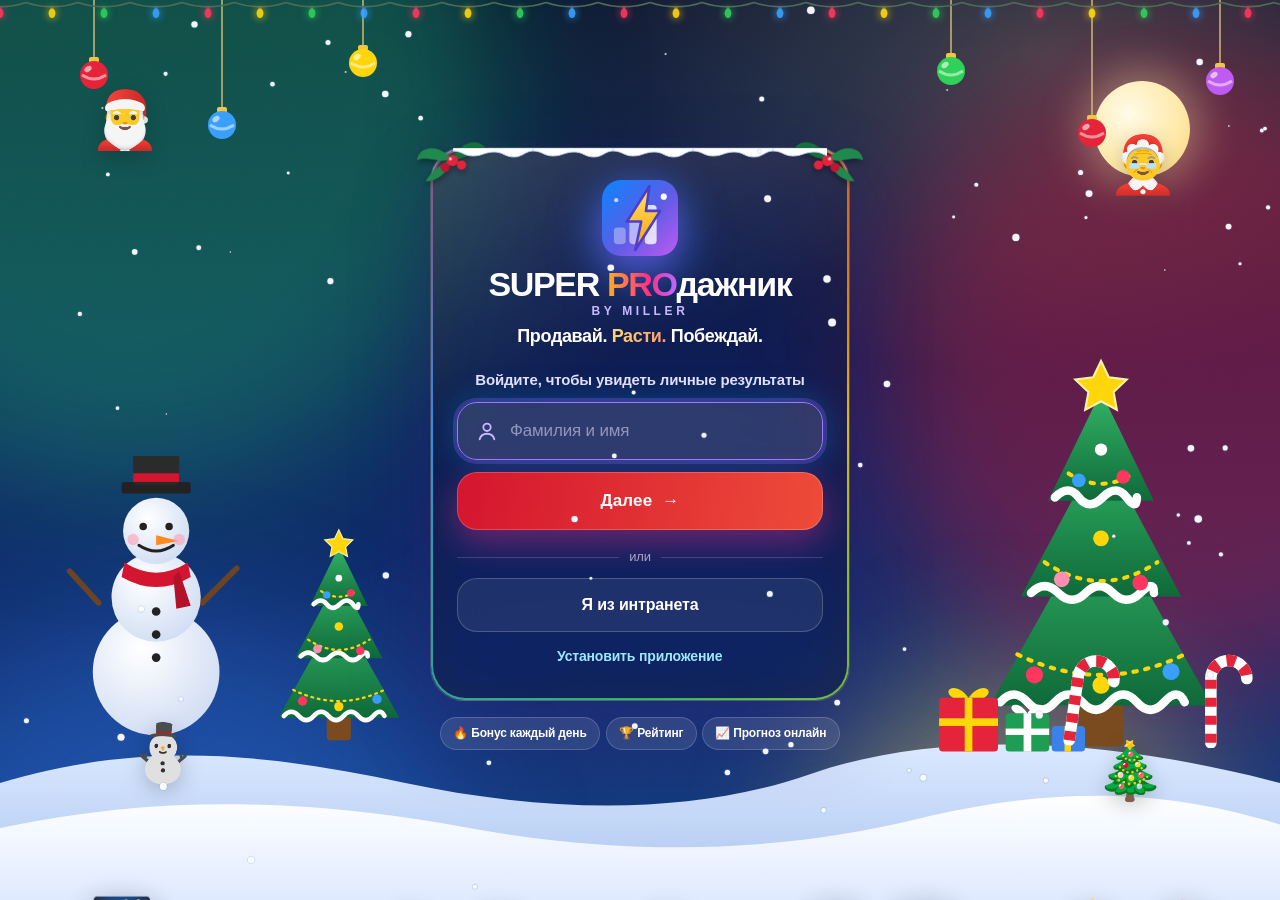
==== commit 40dbecef: "Fix stale cache (single recompute per run, edit trigger, refresh throttle); guest DL section" ====
--- a/index.html
+++ b/index.html
@@ -3711,7 +3711,7 @@
   }catch(err){ $('#loginErr').textContent='Сервер не ответил. Проверьте интернет и попробуйте ещё раз.'; }
   b.disabled = false;
 });
-$('#btnLogout').onclick = ()=>{ GATE_DONE=false; load.once=0; store.del('token'); store.del('bonus:team'); store.del('bonus:dl'); TBD=null; DLB=null; if (store.get('demoMode')==='1'){ store.del('demoMode'); DEMO = !API_URL; } rpClear(); DATA=null; $('#content').hidden=true; $('#mgrView').hidden=true; $('#loading').hidden=false; showLogin(); };
+$('#btnLogout').onclick = ()=>{ GATE_DONE=false; load.once=0; store.del('token'); store.del('bonus:team'); store.del('bonus:dl'); store.del('bonus:dlg'); TBD=null; DLB=null; DLBG=null; if (store.get('demoMode')==='1'){ store.del('demoMode'); DEMO = !API_URL; } rpClear(); DATA=null; $('#content').hidden=true; $('#mgrView').hidden=true; $('#loading').hidden=false; showLogin(); };
 $('#btnRefresh').onclick = ()=>{ if (WRAP.dataset.tab==='reports') loadReports(true); if (WRAP.dataset.tab==='dl') loadDL(true); if (WRAP.dataset.tab==='teambonus') loadTeamBonus(true); if (WRAP.dataset.tab==='dayres') loadDayPlan(true); if (WRAP.dataset.tab==='analytics') ANCACHE={}; if (WRAP.dataset.tab==='auth') loadAuth(true); load(true,true); };
 
 /* ---------- вкладки ---------- */
@@ -3738,6 +3738,7 @@
     if (gHas(d,'reports')) GL.push(['reports','Отчёты']);
     if (gHas(d,'dayres')||gHas(d,'dayplan')) GL.push(['g_dayres','Итоги дня · доступ']);
     if (gHas(d,'analytics')) GL.push(['g_analytics','Аналитика · доступ']);
+    if (gHas(d,'dl')) GL.push(['g_dl','Сотрудники ДЛ · доступ']);
     if (gHas(d,'cards')) GL.push(['g_cards','Карточки · доступ']);
     if (gHas(d,'vmr')) GL.push(['g_vmr','ВМР · доступ']);
   }
@@ -3830,6 +3831,7 @@
     if (!load.once){ load.once=1; newsGate(); setTimeout(checkNewsDot, 2500); setTimeout(notifPoll, 3500); setTimeout(()=>{ lib('chart').catch(()=>{}); lib('h2c').catch(()=>{}); lib('pdf').catch(()=>{}); }, 6000); }
   }catch(e){
     if(!silent) $('#loading').textContent='Не удалось загрузить данные. Нажмите «Обновить».';
+    else if (fresh) { try{ toast('Не удалось обновить данные — сервер занят. Повторите через минуту'); }catch(_){} }
   }finally{ clearTimeout(slowT); btn.classList.remove('spin'); }
 }
 function switchRole(role,d){
@@ -4503,7 +4505,7 @@
   if (b.action==='cards_get') return Promise.resolve(demoCards(b.by));
   if (b.action==='recon_get') return Promise.resolve(demoRecon());
   if (b.action==='tm_report'){
-    if (!DEMO_TM()) return Promise.resolve({error:'forbidden'});
+    if (!DEMO_TM() && !(b.guest && b.name==='dl')) return Promise.resolve({error:'forbidden'});
     if (b.name==='vmr') return Promise.resolve({name:'отчет по вмр ММБ', grid:demoVmrGrid(), at:new Date().toISOString()});
     return Promise.resolve(Object.assign({at:new Date().toISOString()},DEMO_RPT[b.name]||{missing:true,name:b.name}));
   }
@@ -4638,24 +4640,25 @@
 /* ---------- загрузка: сначала из кэша браузера, потом свежие данные ---------- */
 const rpKey = k => 'rp:'+k;
 function rpClear(){ try{ Object.keys(localStorage).filter(k=>k.indexOf('rp:')===0||k==='dc').forEach(k=>localStorage.removeItem(k)); }catch(e){} }
-async function rpLoad(key, force, host){
+async function rpLoad(key, force, host, guest){
   const el = $(host||'#rpBody'); if (!el) return;
   if (!host && RP_MAN[key]){ rpDraw(key, RP_MAN[key]); return; }          // вручную загруженный Excel (только в этой сессии)
   if (key==='cards') return cardsLoad(el, force);
   if (key==='recon') return reconLoad(el, force);
-  let cached = null; try{ cached = JSON.parse(store.get(rpKey(key))||'null'); }catch(e){}
+  const sk = rpKey(guest ? key+':g' : key);
+  let cached = null; try{ cached = JSON.parse(store.get(sk)||'null'); }catch(e){}
   if (cached && !force) rpDraw(key, cached, host);
   else if (!cached) el.innerHTML = '<div class="card empty rp-wait"><span class="rp-spin"></span>Загружаем лист…</div>';
   try{
-    const r = await api({action:'tm_report', token:store.get('token'), name:key, fresh:!!force});
+    const r = await api({action:'tm_report', token:store.get('token'), name:key, fresh:!!force, guest:guest||undefined});
     if (r && r.error){ if (r.error==='auth') return showLogin('Сессия истекла. Войдите снова.'); if (!cached) el.innerHTML = '<div class="card empty">Не удалось загрузить лист ('+esc(r.error)+').</div>'; return; }
     const same = cached && !force && JSON.stringify(cached.grid)===JSON.stringify(r.grid);
-    store.set(rpKey(key), JSON.stringify(r));
+    store.set(sk, JSON.stringify(r));
     if ((host||RPT===key) && !same) rpDraw(key, r, host);
   }catch(e){ if (!cached) el.innerHTML = '<div class="card empty">Нет связи. Нажмите «Обновить».</div>'; }
 }
 function loadDayPlan(){ if (DATA) dayComboDraw(DATA); }
-let DLV = 'rate', DLB = null;
+let DLV = 'rate', DLB = null, DLBG = null;
 function loadDL(force){
   const el = $('#m-dl'); if (!el) return;
   if (!$('#dlBody')){
@@ -4664,7 +4667,7 @@
   }
   el.querySelectorAll('[data-dlv]').forEach(b=>b.setAttribute('aria-pressed', String(b.dataset.dlv===DLV)));
   if (DLV==='bonus') return dlBonusLoad(force);
-  rpLoad('dl', force, '#dlBody');
+  rpLoad('dl', force, '#dlBody', gOn(DATA,'dl'));
 }
 /* «Бонус»: данные считаются раз в день — после утренней выгрузки (08:30). Дальше берём сохранённое, перезапрос только по кнопке обновления */
 const bonusDay = () => { const t = new Date(Date.now()-(8*60+30)*60000); return t.getFullYear()+'-'+(t.getMonth()+1)+'-'+t.getDate(); };
@@ -4680,10 +4683,13 @@
 }
 async function dlBonusLoad(force){
   const el = $('#dlBody'); if (!el) return;
-  if (!DLB && !force) DLB = bonusStored('dl');
-  if (!DLB || force){ el.innerHTML = '<div class="card empty rp-wait"><span class="rp-spin"></span>Считаем бонус по сотрудникам…</div>'; try{ DLB = await api({action:'dl_bonus', token:store.get('token'), fresh:!!force}); bonusKeep('dl', DLB); }catch(e){ DLB = {error:'net'}; } }
-  if (DLV!=='bonus') return;
-  el.innerHTML = dlBonusPane(DLB); animate();
+  const g = gOn(DATA,'dl'), k = g ? 'dlg' : 'dl';                              // выданный гостевой раздел — вся сеть, отдельный кэш
+  let R = g ? DLBG : DLB;
+  if (!R && !force) R = bonusStored(k);
+  if (!R || force){ el.innerHTML = '<div class="card empty rp-wait"><span class="rp-spin"></span>Считаем бонус по сотрудникам…</div>'; try{ R = await api({action:'dl_bonus', token:store.get('token'), fresh:!!force, guest:g||undefined}); bonusKeep(k, R); }catch(e){ R = {error:'net'}; } }
+  if (g) DLBG = R; else DLB = R;
+  if (DLV!=='bonus' || gOn(DATA,'dl')!==g) return;
+  el.innerHTML = dlBonusPane(R); animate();
 }
 function dlBonusPane(r, team){
   if (!r || r.error){ if (r && r.error==='auth') { showLogin('Сессия истекла. Войдите снова.'); return ''; } return `<div class="card empty">Не удалось посчитать бонус${r&&r.error?' ('+esc(r.error)+')':''}. Нажмите «Обновить».</div>`; }
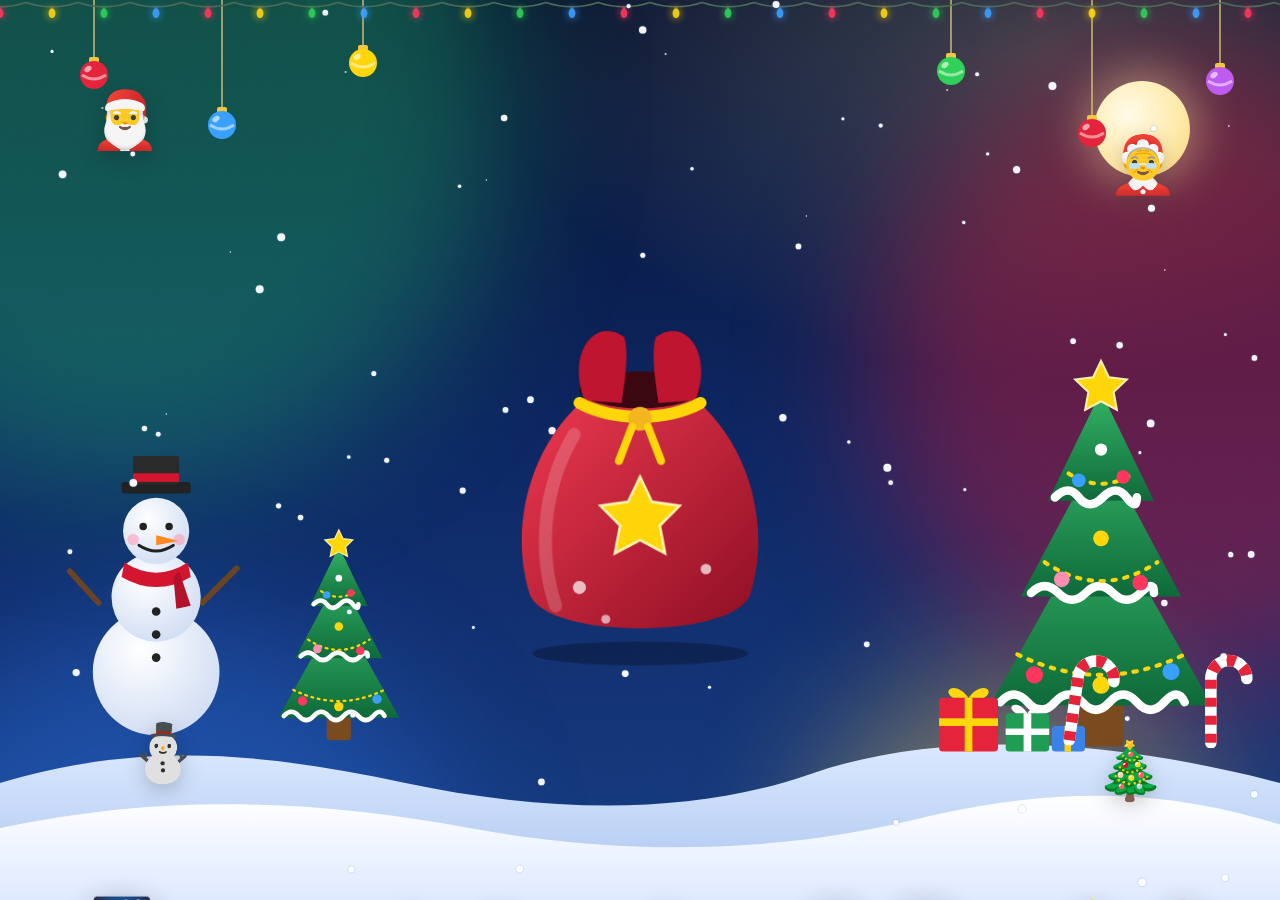
==== commit fd7b0457: "Доработать вид на телефоне, добавить показ новогодней анимации Цели нажатия 44px, текст не мельче 12" ====
--- a/index.html
+++ b/index.html
@@ -2186,6 +2186,115 @@
 html[data-ios="px"] .ny-cd{background:var(--pc);color:var(--opc)}
 html[data-ios="bk"] .ny-cd{border-radius:8px}
 @media print{.ny-cv,.ny-gl{display:none}}
+
+/* ═══ Мобильный проход (дизайнеры, 27.11): цели 44px, текст ≥12px, поля, safe-area, лёгкие эффекты ═══ */
+@media (max-width:900px),(hover:none){
+  /* скорость: стекло только у шапки и нижней панели, без блюра у мелких элементов */
+  .icon-btn,.chipb,.btn.ghost,.vm-sel,.hero-row>div,.ms-bg,.vm-modal,.sr-bg,.atq{backdrop-filter:none;-webkit-backdrop-filter:none}
+  .ms-bg{background:rgba(10,12,24,.5)}
+  /* вход карточек без блюра на целых блоках */
+  @keyframes rvIn{0%{opacity:0;transform:translateY(14px) scale(.985)}100%{opacity:1;transform:none}}
+  /* липкое наведение на тачскрине */
+  .chipb:hover,.icon-btn:hover,.btn.ghost:hover,.vm-ri[data-ri]:hover{transform:none}
+  select:active,summary:active{background-color:var(--track)}
+}
+@media (prefers-reduced-motion:reduce){*{-webkit-backdrop-filter:none!important;backdrop-filter:none!important}}
+@media (max-width:700px){
+  /* поля страницы: шапка, баннеры и карточки на одной линии */
+  .top-in{padding-left:20px;padding-right:20px}
+  .demo-banner{font-size:12.5px;padding:6px 16px;padding-top:calc(6px + env(safe-area-inset-top))}
+  .demo-banner+.top .top-in,.demo-banner~.top .top-in{padding-top:12px}
+  .ny-pre{padding-top:calc(6px + env(safe-area-inset-top));min-height:calc(40px + env(safe-area-inset-top))}
+  .upd-line{padding:8px 20px 0;line-height:1.35}
+  /* шапка: видимые 36px, зона касания 44px, зазор 8px (не пересекаются) */
+  header .icon-btn,.top .icon-btn{width:36px;height:36px}
+  header .actions,.top .actions{gap:8px}
+  .bell-d{font-size:12px;min-width:18px;height:18px;top:-5px;right:-5px}
+  /* нижняя панель */
+  .mn-l{font-size:12px;letter-spacing:-.3px}
+  .mn-i{padding:0 1px}
+  #updBar{bottom:calc(86px + env(safe-area-inset-bottom,0px))}
+  /* поля ввода и выпадающие списки: 44px и 16px (iOS не зумит) */
+  .at-flt select,.at-flt input,.vm-sel,.gr-form select,#grWho{min-height:44px;font-size:16px}
+  .at-flt .at-fr{display:grid;grid-template-columns:repeat(2,minmax(0,1fr));gap:8px 10px}
+  .at-flt .at-fr>label{min-width:0}
+  .at-flt .at-fr>label:last-child:nth-child(odd){grid-column:1/-1}
+  .at-flt select,.at-flt input{width:100%;min-width:0;box-sizing:border-box}
+  /* кнопки */
+  .btn,.chipb,.dd>.dd-b,.vm-dd>.chipb,.xt button{min-height:44px}
+  .rp-tg{min-height:48px}
+  #calc button,#calc .dl,#calc .subtabs button{min-height:44px}
+  #calc .subtabs{padding:2px}
+  .at-cb2.none{min-height:44px;display:inline-flex;align-items:center}
+  /* карточка: больше места тексту */
+  .card{padding:16px}
+  .hx .eyebrow,.hx>h2,.hx .rp-h{padding-right:96px}
+  /* мелкий текст ≥12px */
+  .at-cb2,.at-no,.at-cm small,.at-th,.at-tc small,.at-v small,em.n3p,.fb-lbl,.rtop-l,.wp-g,.au-ev,.demo,.brand .byline,.vm-off span,.wkc span,.wkd,.dg-c small,.mn-l,small,.rp-ax{font-size:12px}
+  .vm-k em,.hero-row em,.vm-k small,.m-fact small{font-size:12px}
+  /* не обрезать названия, переносить */
+  .at-cm b{white-space:normal;overflow:visible;text-overflow:clip;overflow-wrap:anywhere;line-height:1.2}
+  .rp-s{grid-template-columns:minmax(0,1fr) auto}
+  .rp-sn{grid-column:1;white-space:normal;overflow:visible;text-overflow:clip;overflow-wrap:anywhere}
+  .rp-sv{grid-column:2}
+  .rp-s>:nth-child(n+3):not(.rp-sv){grid-column:1/-1}
+  .dr-t2 th.l{overflow:visible;text-overflow:clip;white-space:normal;overflow-wrap:anywhere;min-width:112px;max-width:150px;line-height:1.2}
+  .dr-t2 thead th:not(.l){white-space:normal;min-width:64px;line-height:1.15}
+  /* вход: меньше декора */
+  .lg-blobs i{filter:none}
+  .lg-grain,.zf span{display:none}
+  .login-card{-webkit-backdrop-filter:blur(14px);backdrop-filter:blur(14px)}
+  .login-card::before{animation:none}
+}
+@media (max-width:420px){
+  .mnav{left:8px;right:8px}
+}
+@media (max-width:900px){
+  /* подсказка, что таблицу можно листать вправо: край затухает (там, где браузер умеет) */
+  @property --mr{syntax:'<length>';inherits:false;initial-value:0px}
+  @keyframes tblFade{0%,90%{--mr:28px}100%{--mr:0px}}
+  @supports (animation-timeline:scroll()){
+    .mtable,.dr-wide{animation:tblFade linear both;animation-timeline:scroll(self x);-webkit-mask-image:linear-gradient(90deg,#000 calc(100% - var(--mr)),transparent);mask-image:linear-gradient(90deg,#000 calc(100% - var(--mr)),transparent)}
+  }
+  .mtable,.dr-wide{scrollbar-width:thin}
+}
+@media (max-width:700px){
+  /* Attachment: у чека «без допов» бейдж комментария не сжимает название товара до нуля */
+  .at-ck.bad summary{grid-template-columns:auto minmax(0,1fr)}
+  .at-ck.bad .at-cc{grid-column:1/-1;display:flex;align-items:center;flex-wrap:wrap;gap:4px 8px}
+  .at-ck.bad .at-cb2{margin-top:0}
+  /* шрифты: подписи графиков не мельче 12px на экране (viewBox сжимается) */
+  .rp-svg text,.rp-ax{font-size:13.5px}
+  /* поля ввода 16px: iOS не приближает страницу */
+  :is(input,select,textarea):not([type=checkbox],[type=radio],[type=color],[type=range],[type=file]){font-size:16px!important;min-height:44px}
+  .at-flt select{min-width:0}
+  /* цифры одной ширины */
+  .at-tc b,.at-v,.dd-v,.vm-k,.an-leg,.dy-wd,.dlr-c,li b,em,small{font-variant-numeric:tabular-nums lining-nums}
+  /* заголовки по шкале */
+  h1{font-size:30px;line-height:1.1}
+  h2{font-size:22px;line-height:1.25}
+  .m-name{font-size:18px;line-height:1.25}
+  /* мелочи из замеров */
+  small,em,.wp-g,.fb-lbl{font-size:12px!important}
+}
+@media (max-width:700px){
+  .rp-svg .rp-vl,.rp-svg .rp-ax{font-size:13px!important}
+  .rc-big .rp-vl,.rc-big .rp-ax{font-size:14.5px!important}
+  .vm-donut .vm-ax{font-size:12px}
+  #calc .dl,#dl{min-width:44px;min-height:44px}
+  .gr-days button,.seg button{min-height:44px}
+  .gr-days{display:grid;grid-template-columns:repeat(3,minmax(0,1fr));gap:6px}
+  /* чекбоксы: вся строка — зона нажатия 44px */
+  label:has(>input[type=checkbox]),.wp-i,.sw{min-height:44px;display:flex;align-items:center;gap:10px}
+  input[type=checkbox]{min-height:0}
+}
+@media (max-width:700px){.avgline,.avgline span{font-size:12px}}
+@media (max-width:700px){
+  .at-flt select,.vm-sel{font-weight:500;padding-left:12px;padding-right:28px;text-overflow:ellipsis}
+  .demo-banner{font-size:12px;line-height:1.3;padding-top:calc(4px + env(safe-area-inset-top));padding-bottom:4px}
+}
+@media (max-width:420px){.at-flt .at-fr{grid-template-columns:minmax(0,1fr)}}
+@media (max-width:700px){.vm-ax,.vm-vl,.an-svg text,.vm-svg text{font-size:12.5px}.vm-vl{font-size:13px}}
 </style>
 </head>
 <body>
@@ -5837,7 +5946,7 @@
   sal.forEach(s=>s.dirs.forEach(x=>{ if (k==='turn' ? rubK.indexOf(x.key)<0 : x.key!==k) return; plan += x.plan||0; x.days.forEach(z=>{ const n=Number(z.d.slice(0,2)); byDay[n]=(byDay[n]||0)+(z.v||0); }); }));
   const W = anWeeks(dim); let cum = 0;
   const rows = W.map((w,i)=>{ let f=0; for (let n=w[0];n<=Math.min(w[1],ps);n++) f+=byDay[n]||0; cum+=f; const need = plan*(w[1]-w[0]+1)/dim, needCum = plan*w[1]/dim, started = w[0]<=ps, done = w[1]<=ps; return {i, a:w[0], b:w[1], f, need, cum, needCum, started, done}; });
-  const max = Math.max(plan, ...rows.map(r=>r.cum), 1), Wd=640, H=230, L=44, R=12, T=14, B=34, iw=Wd-L-R, ih=H-T-B, X=i=>L+iw*(i+.5)/rows.length, Y=v=>T+ih-ih*v/max;
+  const max = Math.max(plan, ...rows.map(r=>r.cum), 1), Wd=window.innerWidth<560?340:640, H=230, L=44, R=12, T=14, B=34, iw=Wd-L-R, ih=H-T-B, X=i=>L+iw*(i+.5)/rows.length, Y=v=>T+ih-ih*v/max;
   const bw = Math.min(54, iw/rows.length*.5);
   const grid = [0,.25,.5,.75,1].map(t=>`<line x1="${L}" x2="${Wd-R}" y1="${Y(max*t)}" y2="${Y(max*t)}" stroke="var(--line)" stroke-width="1"/><text x="${L-6}" y="${Y(max*t)+4}" text-anchor="end" font-size="10" fill="var(--muted)">${meta.unit==='шт'?fmt(max*t):fmt(max*t/1000)+'к'}</text>`).join('');
   const bars = rows.map(r=>`<rect x="${X(r.i)-bw/2}" y="${Y(r.f)}" width="${bw}" height="${Math.max(0,Y(0)-Y(r.f))}" rx="5" fill="${COLORS[k]||'var(--blue)'}" opacity=".35"/>`).join('');
@@ -6078,7 +6187,7 @@
 const vmrTT = n => String(n).replace(/^КЗН\s+/,'').replace(/\s+(БЛН|МТС|МФ)\b.*$/,'').trim() || n;
 function vmrLine(ms){   // ms: [{m, avg, n}] — линия средней оценки + столбики числа проверок
   if (!ms.length) return '';
-  const W=680, H=262, L=38, R=14, T=18, B=44, vals = ms.map(x=>x.avg), lo = Math.max(0, Math.floor((Math.min(...vals,60)-5)/10)*10), hi = Math.max(110, Math.ceil((Math.max(...vals)+3)/10)*10);
+  const W=window.innerWidth<560?340:680, H=262, L=38, R=14, T=18, B=44, vals = ms.map(x=>x.avg), lo = Math.max(0, Math.floor((Math.min(...vals,60)-5)/10)*10), hi = Math.max(110, Math.ceil((Math.max(...vals)+3)/10)*10);
   const x = i => ms.length===1 ? (L+W-R)/2 : L+34 + (W-L-R-68)*i/(ms.length-1), y = v => T + (H-T-B)*(1-(v-lo)/(hi-lo)), mxn = Math.max(...ms.map(z=>z.n),1);
   const grid = [ST_WARN, ST_OK].map(v=>`<line x1="${L}" x2="${W-R}" y1="${y(v)}" y2="${y(v)}" stroke="${stCol(v)}" stroke-dasharray="4 4" opacity=".55"/><text x="${L-6}" y="${y(v)+4}" text-anchor="end" class="vm-ax">${v}%</text>`).join('');
   const bars = ms.map((z,i)=>{ const bh = (H-T-B)*0.28*z.n/mxn; return `<rect x="${x(i)-14}" y="${H-B-bh}" width="28" height="${bh}" rx="6" class="vm-bar"/>`; }).join('');
@@ -6314,7 +6423,7 @@
   const dec = mo===11 && now>=Date.UTC(y,11,1,6,0,0), jan = mo===0 && now<Date.UTC(y,0,11,6,0,0);   // строго с 1 декабря 09:00 МСК до 11 января 09:00 МСК, потом прежнее оформление
   return {y, dec, jan, released: dec||jan, target: Date.UTC(jan?y:y+1,0,1,-3,0,0), newYear: jan, year: jan?y:y+1}; }
 function nyReleased(){ return nyClock().released; }
-function nyPreview(){ return false; }                                       // до старта никаких предпросмотров: тема включается строго по расписанию
+function nyPreview(){ return !!NY.demo; }                                  // до старта тема включается строго по расписанию; исключение — короткий показ анимации по тройному нажатию на логотип (ничего не сохраняется)
 function nySeason(){ return nyReleased() || nyPreview(); }                  // таймер и оформление доступны
 function nyWanted(){ return nySeason() && store.get('ny')!=='0'; }          // оформление (снег, гирлянда…) — можно выключить в «Оформлении»
 function nyPlural(n, a){ const n10 = n%10, n100 = n%100; return (n10===1&&n100!==11)?a[0]:(n10>=2&&n10<=4&&(n100<10||n100>=20))?a[1]:a[2]; }
@@ -6386,7 +6495,18 @@
 function nyIntroEnd(){ NYI.tm.forEach(clearTimeout); NYI.tm = []; NYI.an.forEach(a=>{ try{ a.cancel(); }catch(e){} }); NYI.an = [];
   const r = document.getElementById('nyIntro'); if (r) r.remove(); document.documentElement.classList.remove('ny-intro');
   const pre = document.getElementById('nyPre'); if (pre) pre.style.visibility = '';
-  if (NY.hold){ NY.hold = false; nyApply(); } }
+  if (NY.hold){ NY.hold = false; nyApply(); }
+  if (NY.demo && !NY.demoT) NY.demoT = setTimeout(nyDemoEnd, 7000); }                // демо: после анимации 7 секунд показываем оформление и возвращаем всё как было
+function nyDemoEnd(){ clearTimeout(NY.demoT); NY.demoT = 0; if (!NY.demo) return; NY.demo = false;
+  try{ if (NY.demoPrev==null) store.del('nyIntro'); else store.set('nyIntro', NY.demoPrev); }catch(e){}
+  nyApply(); nyPreSync(); }
+function nyDemoIntro(){                                                          // показ анимации с мешком до старта темы: только на экране входа, без сохранения состояния
+  const L = document.getElementById('login');
+  if (NY.demo || NY.hold || nyReleased() || document.getElementById('nyIntro') || !L || L.hidden) return;
+  NY.demo = true; NY.demoPrev = store.get('nyIntro'); nyIntroPlay('full'); }
+window.nyDemoIntro = nyDemoIntro;
+(function(){ const lg = document.querySelector('#loginForm .logo'); if (!lg) return; let n = 0, t = 0;
+  lg.addEventListener('click', () => { const now = Date.now(); n = now-t<700 ? n+1 : 1; t = now; if (n>=3){ n = 0; nyDemoIntro(); } }); })();
 function nyIntroPlay(mode){
   NY.hold = true; store.set('nyIntro',String(nyClock().year)); const full = mode==='full', W = innerWidth, H = innerHeight;
   const root = document.createElement('div'); root.id = 'nyIntro'; root.className = 'nyi'; root.setAttribute('aria-hidden','true');
@@ -6457,7 +6577,7 @@
   e.hidden = !(nySeason() && home); clearInterval(NY.tick); if (!e.hidden){ nyTimerTick(); NY.tick = setInterval(()=>{ if (!document.hidden) nyTimerTick(); }, 1000); } }
 /* до старта оформления: тонкая полоса сверху с одним лишь обратным отсчётом (для всех, за 40 дней) */
 function nyPreSync(){
-  const left = Date.UTC(nyClock().y,11,1,6,0,0) - Date.now(), lg = document.getElementById('login'), show = !nyReleased() && left>0 && left<40*864e5 && !!lg && !lg.hidden; let e = document.getElementById('nyPre');   // пока тема не началась, виден только отсчёт — и только на экране входа
+  const left = Date.UTC(nyClock().y,11,1,6,0,0) - Date.now(), lg = document.getElementById('login'), show = !nyReleased() && !NY.demo && left>0 && left<40*864e5 && !!lg && !lg.hidden; let e = document.getElementById('nyPre');   // пока тема не началась, виден только отсчёт — и только на экране входа
   clearInterval(nyPreSync.t); document.documentElement.toggleAttribute('data-nypre', show);
   if (!show){ if (e) e.remove(); return; }
   if (!e){ e = document.createElement('div'); e.id = 'nyPre'; e.className = 'ny-pre'; e.setAttribute('role','timer'); e.setAttribute('aria-label','До начала новогоднего оформления');
@@ -6522,7 +6642,7 @@
   // активность по дням (уникальные сотрудники за 30 дней)
   const days = []; for (let i=29;i>=0;i--){ const d = new Date(now); d.setHours(0,0,0,0); d.setDate(d.getDate()-i); days.push(d); }
   const cnt = days.map(d=>{ const k = d.toDateString(); return new Set(S.ev.filter(e=>e.ev!=='ошибка PIN' && e.t.toDateString()===k).map(e=>e.name)).size; }), mx = Math.max(1,...cnt);
-  const W = 680, H = 150, bw = (W-20)/30, svg = `<svg viewBox="0 0 ${W} ${H+22}" class="vm-svg" role="img" aria-label="Активность по дням">${cnt.map((c,i)=>{ const h = c/mx*(H-18); return `<rect x="${10+i*bw+2}" y="${H-h}" width="${bw-4}" height="${Math.max(2,h)}" rx="4" style="fill:var(--blue)" opacity="${c?1:.25}"><title>${auPad(days[i].getDate())}.${auPad(days[i].getMonth()+1)}: ${c}</title></rect>${c?`<text x="${10+i*bw+bw/2}" y="${H-h-4}" text-anchor="middle" class="vm-ax">${c}</text>`:''}`; }).join('')}<text x="10" y="${H+16}" class="vm-ax">${auPad(days[0].getDate())}.${auPad(days[0].getMonth()+1)}</text><text x="${W-10}" y="${H+16}" text-anchor="end" class="vm-ax">сегодня</text></svg>`;
+  const W = window.innerWidth<560?340:680, H = 150, bw = (W-20)/30, svg = `<svg viewBox="0 0 ${W} ${H+22}" class="vm-svg" role="img" aria-label="Активность по дням">${cnt.map((c,i)=>{ const h = c/mx*(H-18); return `<rect x="${10+i*bw+2}" y="${H-h}" width="${bw-4}" height="${Math.max(2,h)}" rx="4" style="fill:var(--blue)" opacity="${c?1:.25}"><title>${auPad(days[i].getDate())}.${auPad(days[i].getMonth()+1)}: ${c}</title></rect>${c?`<text x="${10+i*bw+bw/2}" y="${H-h-4}" text-anchor="middle" class="vm-ax">${c}</text>`:''}`; }).join('')}<text x="10" y="${H+16}" class="vm-ax">${auPad(days[0].getDate())}.${auPad(days[0].getMonth()+1)}</text><text x="${W-10}" y="${H+16}" text-anchor="end" class="vm-ax">сегодня</text></svg>`;
   const chart = `<div class="card fade"><div class="eyebrow">Динамика</div><h2>Сколько сотрудников заходило по дням</h2>${svg}<div class="note-s">Уникальные сотрудники за день, 30 дней. Считаются входы, первые входы и визиты (раз в час).</div></div>`;
   // таблица
   const rows = S.rows.filter(F[AUS.f]||F.all).sort((a,b)=>(b.last?b.last.t:0)-(a.last?a.last.t:0));
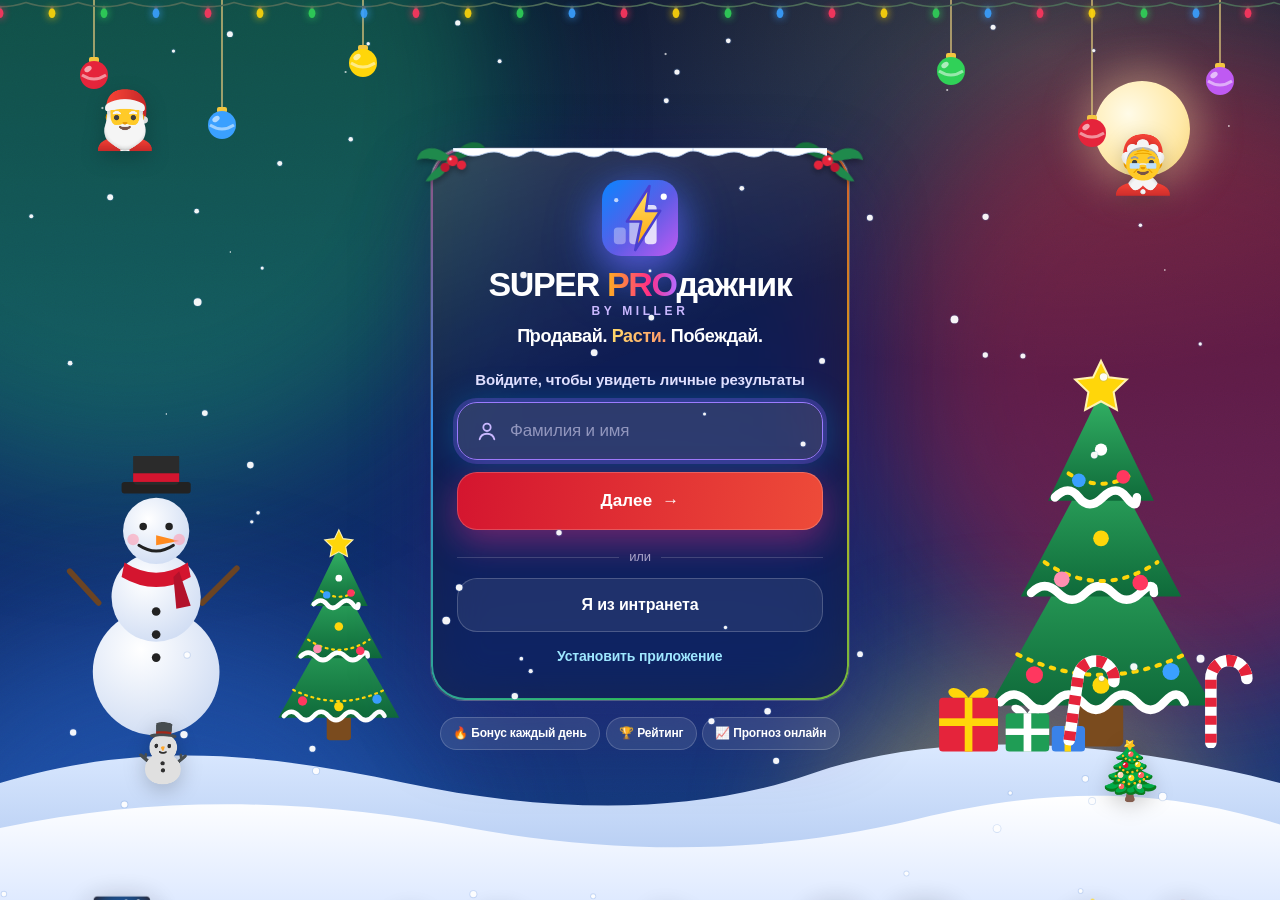
==== commit 00819acd: "Убрать показ новогодней анимации по тройному тапу Новогодняя анимация и тема включаются только по та" ====
--- a/index.html
+++ b/index.html
@@ -6423,7 +6423,7 @@
   const dec = mo===11 && now>=Date.UTC(y,11,1,6,0,0), jan = mo===0 && now<Date.UTC(y,0,11,6,0,0);   // строго с 1 декабря 09:00 МСК до 11 января 09:00 МСК, потом прежнее оформление
   return {y, dec, jan, released: dec||jan, target: Date.UTC(jan?y:y+1,0,1,-3,0,0), newYear: jan, year: jan?y:y+1}; }
 function nyReleased(){ return nyClock().released; }
-function nyPreview(){ return !!NY.demo; }                                  // до старта тема включается строго по расписанию; исключение — короткий показ анимации по тройному нажатию на логотип (ничего не сохраняется)
+function nyPreview(){ return false; }                                       // до старта никаких предпросмотров: тема включается строго по расписанию
 function nySeason(){ return nyReleased() || nyPreview(); }                  // таймер и оформление доступны
 function nyWanted(){ return nySeason() && store.get('ny')!=='0'; }          // оформление (снег, гирлянда…) — можно выключить в «Оформлении»
 function nyPlural(n, a){ const n10 = n%10, n100 = n%100; return (n10===1&&n100!==11)?a[0]:(n10>=2&&n10<=4&&(n100<10||n100>=20))?a[1]:a[2]; }
@@ -6495,18 +6495,7 @@
 function nyIntroEnd(){ NYI.tm.forEach(clearTimeout); NYI.tm = []; NYI.an.forEach(a=>{ try{ a.cancel(); }catch(e){} }); NYI.an = [];
   const r = document.getElementById('nyIntro'); if (r) r.remove(); document.documentElement.classList.remove('ny-intro');
   const pre = document.getElementById('nyPre'); if (pre) pre.style.visibility = '';
-  if (NY.hold){ NY.hold = false; nyApply(); }
-  if (NY.demo && !NY.demoT) NY.demoT = setTimeout(nyDemoEnd, 7000); }                // демо: после анимации 7 секунд показываем оформление и возвращаем всё как было
-function nyDemoEnd(){ clearTimeout(NY.demoT); NY.demoT = 0; if (!NY.demo) return; NY.demo = false;
-  try{ if (NY.demoPrev==null) store.del('nyIntro'); else store.set('nyIntro', NY.demoPrev); }catch(e){}
-  nyApply(); nyPreSync(); }
-function nyDemoIntro(){                                                          // показ анимации с мешком до старта темы: только на экране входа, без сохранения состояния
-  const L = document.getElementById('login');
-  if (NY.demo || NY.hold || nyReleased() || document.getElementById('nyIntro') || !L || L.hidden) return;
-  NY.demo = true; NY.demoPrev = store.get('nyIntro'); nyIntroPlay('full'); }
-window.nyDemoIntro = nyDemoIntro;
-(function(){ const lg = document.querySelector('#loginForm .logo'); if (!lg) return; let n = 0, t = 0;
-  lg.addEventListener('click', () => { const now = Date.now(); n = now-t<700 ? n+1 : 1; t = now; if (n>=3){ n = 0; nyDemoIntro(); } }); })();
+  if (NY.hold){ NY.hold = false; nyApply(); } }
 function nyIntroPlay(mode){
   NY.hold = true; store.set('nyIntro',String(nyClock().year)); const full = mode==='full', W = innerWidth, H = innerHeight;
   const root = document.createElement('div'); root.id = 'nyIntro'; root.className = 'nyi'; root.setAttribute('aria-hidden','true');
@@ -6577,7 +6566,7 @@
   e.hidden = !(nySeason() && home); clearInterval(NY.tick); if (!e.hidden){ nyTimerTick(); NY.tick = setInterval(()=>{ if (!document.hidden) nyTimerTick(); }, 1000); } }
 /* до старта оформления: тонкая полоса сверху с одним лишь обратным отсчётом (для всех, за 40 дней) */
 function nyPreSync(){
-  const left = Date.UTC(nyClock().y,11,1,6,0,0) - Date.now(), lg = document.getElementById('login'), show = !nyReleased() && !NY.demo && left>0 && left<40*864e5 && !!lg && !lg.hidden; let e = document.getElementById('nyPre');   // пока тема не началась, виден только отсчёт — и только на экране входа
+  const left = Date.UTC(nyClock().y,11,1,6,0,0) - Date.now(), lg = document.getElementById('login'), show = !nyReleased() && left>0 && left<40*864e5 && !!lg && !lg.hidden; let e = document.getElementById('nyPre');   // пока тема не началась, виден только отсчёт — и только на экране входа
   clearInterval(nyPreSync.t); document.documentElement.toggleAttribute('data-nypre', show);
   if (!show){ if (e) e.remove(); return; }
   if (!e){ e = document.createElement('div'); e.id = 'nyPre'; e.className = 'ny-pre'; e.setAttribute('role','timer'); e.setAttribute('aria-label','До начала новогоднего оформления');
